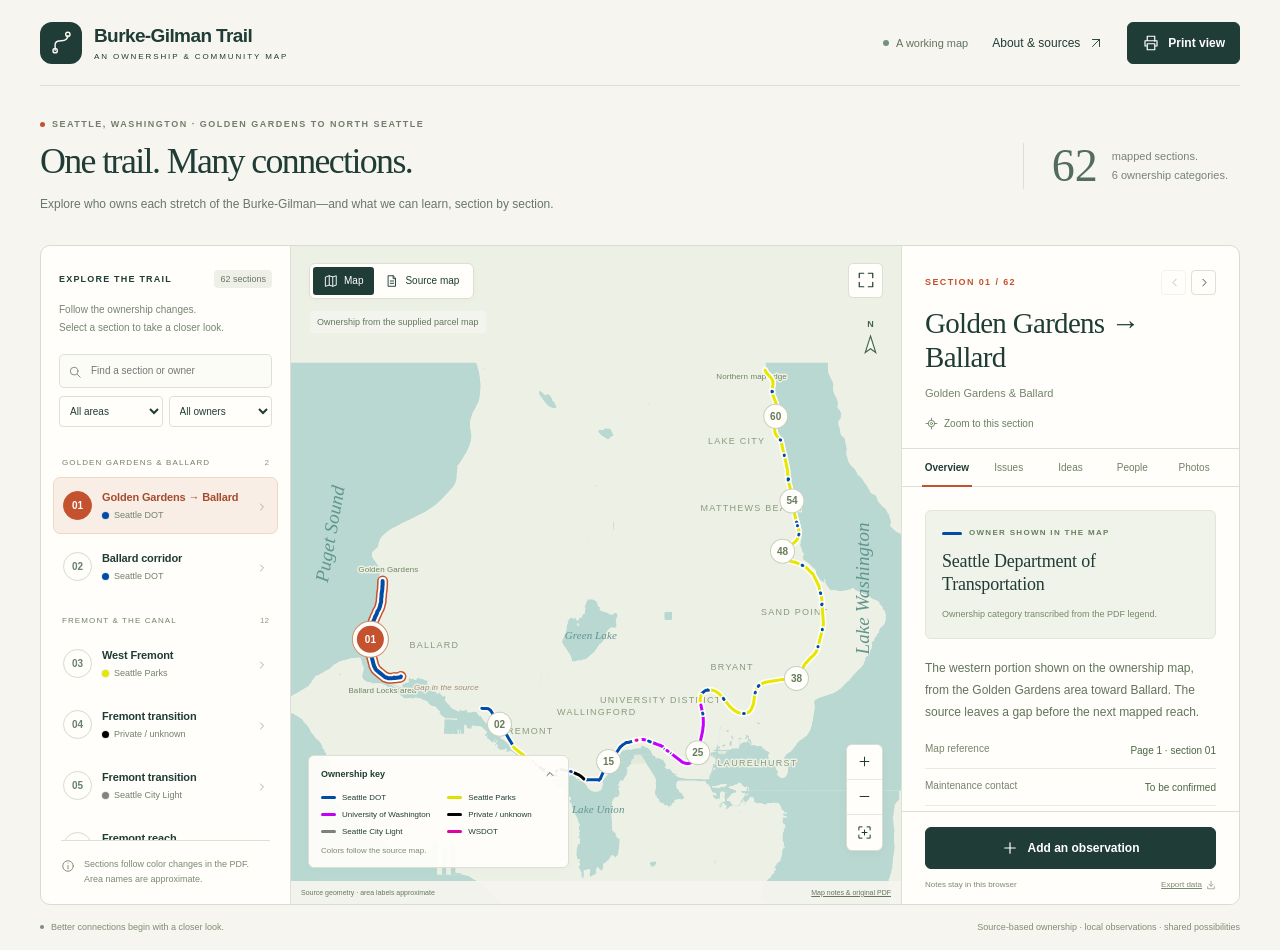
==== index.html @ 0003622f "Add Burke-Gilman ownership map as homepage" ====
<!doctype html>
<html lang="en">
<head>
  <meta charset="utf-8">
  <meta name="viewport" content="width=device-width, initial-scale=1">
  <meta name="theme-color" content="#f6f5ef">
  <meta name="description" content="Explore the Burke-Gilman Trail section by section, with ownership from the supplied Trail Parcel Ownership Map, community questions, and local observations.">
  <link rel="icon" href="data:image/svg+xml,%3Csvg xmlns='http://www.w3.org/2000/svg' viewBox='0 0 32 32'%3E%3Crect width='32' height='32' rx='8' fill='%23203c37'/%3E%3Cpath d='M9 24V18Q9 14 16 14T23 9' stroke='%23f6f5ef' fill='none' stroke-width='2'/%3E%3Ccircle cx='9' cy='24' r='2' fill='%23f6f5ef'/%3E%3Ccircle cx='23' cy='8' r='2' fill='%23f6f5ef'/%3E%3C/svg%3E">
  <title>Burke-Gilman Trail — An ownership & community map</title>
  <style>:root{--paper:#f6f5ef;--white:#fffefa;--ink:#203c37;--muted:#738071;--line:#dedfd5;--orange:#c5522e;--orange-pale:#f8eee5;--sans:Inter,-apple-system,BlinkMacSystemFont,"Segoe UI",sans-serif}
*{box-sizing:border-box}body{margin:0;background:var(--paper);color:var(--ink);font-family:var(--sans);font-size:14px;-webkit-font-smoothing:antialiased}button,input,select,textarea{font:inherit;color:inherit}button,a,select{cursor:pointer}button{border:0;background:none}a{color:inherit}button:disabled{cursor:default;opacity:.35}button:focus-visible,a:focus-visible,input:focus-visible,select:focus-visible,textarea:focus-visible,[tabindex]:focus-visible,summary:focus-visible{outline:3px solid #2b8e85;outline-offset:3px}button:hover:not(:disabled){filter:brightness(.93)}[hidden]{display:none!important}h1,h2,h3,p{margin:0}svg.icon{width:18px;height:18px;fill:none;stroke:currentColor;stroke-width:1.6;stroke-linecap:round;stroke-linejoin:round;flex-shrink:0;vertical-align:middle}button>span[data-icon]{display:inline-flex}.sr-only{position:absolute;width:1px;height:1px;padding:0;overflow:hidden;clip:rect(0,0,0,0);white-space:nowrap;border:0}.skip-link{position:fixed;left:10px;top:-60px;z-index:40;padding:10px 20px;background:var(--ink);color:white}.skip-link:focus{top:10px}
.site-header{height:86px;margin:0 40px;border-bottom:1px solid var(--line);display:flex;align-items:center;justify-content:space-between;gap:16px}.brand{display:flex;align-items:center;gap:12px;text-decoration:none;font-size:19px;font-weight:650;letter-spacing:-.6px}.brand-mark{display:grid;place-items:center;width:42px;height:42px;background:var(--ink);border-radius:12px;color:var(--paper)}.brand-mark svg{width:29px;height:29px;stroke:currentColor;stroke-width:1.6;fill:none}.brand small{font-size:8px;display:block;letter-spacing:1.9px;font-weight:500;margin-top:5px}.header-actions{display:flex;align-items:center;gap:24px}.draft-badge{font-size:11px;color:#647360;display:flex;align-items:center;gap:7px}.draft-badge i,.page-footer i{width:6px;height:6px;background:#76917a;border-radius:50%;display:inline-block}.text-button{font-size:12px;padding:10px 0;display:flex;align-items:center;gap:9px}.text-button .icon{width:14px}.button{display:inline-flex;align-items:center;justify-content:center;gap:8px;padding:10px 14px;border:1px solid var(--line);border-radius:6px;font-weight:550;font-size:12px;line-height:20px;text-decoration:none}.button.dark{background:var(--ink);color:white;border-color:var(--ink)}main{padding:0 40px}.intro{padding:31px 0 30px;display:flex;align-items:center;justify-content:space-between;gap:24px}.eyebrow{font-size:9px;letter-spacing:1.5px;font-weight:650;line-height:1.6}.intro .eyebrow{color:#737d6c;display:flex;gap:7px;align-items:center}.intro .eyebrow>span{width:5px;height:5px;background:var(--orange);border-radius:50%}h1{font-family:Georgia,"Times New Roman",serif;font-size:clamp(32px,2.8vw,44px);letter-spacing:-1.6px;font-weight:400;line-height:1.2;margin:9px 0 11px}.intro p{font-size:12px;line-height:1.7;color:#68766d}.intro-stat{display:flex;align-items:center;gap:14px;padding:0 12px 0 28px;border-left:1px solid var(--line);flex-shrink:0}.intro-stat strong{font-family:Georgia,serif;font-weight:400;font-size:46px;line-height:1;color:#526c5e}.intro-stat span{font-size:11px;line-height:1.7;color:#778477}
.workspace{display:grid;grid-template-columns:250px minmax(300px,1fr) 338px;border:1px solid #d8ddd2;border-radius:10px;overflow:hidden;min-height:660px;height:calc(100dvh - 287px);max-height:1100px;background:var(--white)}.route-nav{display:flex;flex-direction:column;min-width:0;min-height:0;border-right:1px solid var(--line)}.rail-top{padding:24px 18px 14px}.rail-heading{display:flex;align-items:center;justify-content:space-between;gap:6px}.rail-heading .eyebrow{font-size:9px;letter-spacing:1.2px}.tiny-tag{font-size:9px;color:#6a7865;background:#eeefe6;border-radius:4px;padding:4px 6px;white-space:nowrap}.rail-hint{font-size:10px;line-height:1.8;color:#778471;margin:13px 0 17px}.search-field{display:flex;align-items:center;gap:7px;border:1px solid var(--line);border-radius:5px;padding:8px;background:#fcfcf7}.search-field .icon{width:14px;height:14px;color:#788770}.search-field input{width:100%;min-width:0;font-size:10px;border:0;background:none;outline-offset:5px}.filter-row{display:flex;gap:6px;margin-top:8px}.filter-row label{flex:1;min-width:0}.filter-row select{width:100%;font-size:10px;border:1px solid var(--line);border-radius:4px;padding:8px 18px 8px 6px;background:var(--white)}.clear-filters{font-size:10px;text-decoration:underline;margin-top:10px;padding:3px 0;color:var(--orange)}#section-list{flex:1;min-height:0;overflow-y:auto;padding:0 12px 12px;scrollbar-width:thin;scrollbar-color:#ced5c6 transparent}.area-label{font-size:8px;letter-spacing:1.1px;text-transform:uppercase;color:#73816b;padding:17px 9px 10px;display:flex;justify-content:space-between;gap:5px}.area-label span{white-space:nowrap;color:#919887;letter-spacing:0}.section-item{display:flex;width:100%;align-items:center;text-align:left;gap:10px;padding:11px 9px;border:1px solid transparent;border-radius:7px;position:relative;margin-bottom:4px}.section-item.active{background:var(--orange-pale);border-color:#eed9c7}.section-item:hover:not(.active){background:#f2f4eb}.section-number{font-size:10px;display:grid;place-items:center;height:29px;min-width:29px;border-radius:50%;border:1px solid #d6dbce;background:var(--white);color:#69816e;font-weight:650}.section-item.active .section-number{background:var(--orange);color:white;border-color:var(--orange)}.section-text{flex:1;min-width:0}.section-text strong{display:block;font-size:11px;font-weight:600;letter-spacing:-.15px;line-height:1.5}.section-item.active .section-text strong{color:#a64b2e}.section-text small{font-size:9px;color:#73816b;display:flex;gap:5px;align-items:center;line-height:1.5;margin-top:3px}.owner-dot{display:inline-block;width:7px;height:7px;min-width:7px;border-radius:50%;background:var(--owner);box-shadow:0 0 0 1px #203c3714}.section-chevron{color:#96a08c}.section-chevron .icon{width:12px;height:12px}.rail-bottom{display:flex;gap:9px;align-items:flex-start;margin:0 20px;padding:16px 0;border-top:1px solid var(--line);color:#7c8972}.rail-bottom .icon{width:14px;height:14px}.rail-bottom p{font-size:9px;line-height:1.7}.empty-results{font-size:12px;padding:20px;line-height:1.8;color:var(--muted)}
.map-panel{position:relative;min-width:0;min-height:440px;background:#edf0e5;overflow:hidden}.map-toolbar{position:absolute;z-index:3;left:18px;top:17px;right:18px;display:flex;justify-content:space-between;pointer-events:none;gap:8px}.map-toolbar>*{pointer-events:auto}.segmented{display:inline-flex;background:var(--white);border:1px solid #dce0d4;border-radius:6px;padding:3px;box-shadow:0 2px 8px #203c3705}.segmented button{display:flex;align-items:center;justify-content:center;gap:6px;font-size:10px;padding:7px 11px;border-radius:3px}.segmented button[aria-pressed=true]{background:var(--ink);color:white}.segmented .icon{width:14px;height:14px}.square-button{width:35px;height:35px;display:grid;place-items:center;border:1px solid #dce0d4;background:var(--white);border-radius:5px;flex-shrink:0}.map-canvas{height:100%;width:100%;touch-action:none;cursor:grab;overflow:hidden}.map-canvas.dragging{cursor:grabbing}.map-canvas>svg{display:block;width:100%;height:100%;user-select:none}.map-canvas:focus-visible{outline-offset:-4px}.map-caption{position:absolute;top:65px;left:19px;font-size:9px;color:#63775e;pointer-events:none;max-width:240px;line-height:1.6;background:#f6f5efea;padding:4px 7px;border-radius:3px}.north-arrow{position:absolute;right:23px;top:73px;display:flex;flex-direction:column;align-items:center;gap:5px;pointer-events:none;color:#44614d}.north-arrow span{font-size:9px;font-weight:600}.north-arrow svg{width:15px;height:22px;fill:#f8fbf0;stroke:#46624c;stroke-width:1.5}.zoom-controls{position:absolute;right:18px;bottom:53px;display:flex;flex-direction:column;background:var(--white);border:1px solid #d8ded0;border-radius:6px;box-shadow:0 3px 10px #203c3709;overflow:hidden}.zoom-controls button{display:grid;place-items:center;height:35px;width:35px;border-bottom:1px solid #e6e8df}.zoom-controls button:last-child{border-bottom:0}.zoom-controls .icon{height:15px;width:15px}.map-legend{position:absolute;left:17px;bottom:36px;background:#fffefaf2;border:1px solid #dce0d4;border-radius:6px;padding:12px;font-size:9px;box-shadow:0 2px 8px #203c3705;max-width:calc(100% - 82px)}.map-legend summary{display:flex;align-items:center;gap:24px;justify-content:space-between;font-size:9px;font-weight:600;cursor:pointer;list-style:none}.map-legend summary::-webkit-details-marker{display:none}.map-legend summary .icon{width:12px;height:12px}.map-legend[open] summary .icon{transform:rotate(180deg)}#owner-legend{display:grid;grid-template-columns:1fr 1fr;gap:8px 17px;margin-top:13px}.legend-item{display:flex;align-items:center;gap:6px;white-space:nowrap;font-size:8px}.legend-item i{display:inline-block;width:15px;height:3px;border-radius:3px;background:var(--owner);border:1px solid #203c3710}.map-legend p{font-size:8px;color:#7e8976;margin-top:10px}.map-attribution{position:absolute;bottom:0;left:0;right:0;display:flex;justify-content:space-between;gap:8px;font-size:7px;background:#f6f5efef;padding:7px 10px;color:#65785e;line-height:1.3}.map-attribution button{font-size:7px;padding:0;text-decoration:underline}
#map-labels{pointer-events:none;font-family:var(--sans)}#map-labels text{paint-order:stroke;stroke:#edf0e5;stroke-width:1.7px;stroke-linejoin:round;text-anchor:middle;fill:#899b7d;font-size:4px;letter-spacing:.7px}.neighborhood{font-weight:500}#map-labels .water-label{font-family:Georgia,serif;font-style:italic;fill:#62958e;font-size:8px;letter-spacing:.4px;stroke:none}#map-labels .small-water{font-family:Georgia,serif;font-style:italic;fill:#62958e;font-size:4.5px;letter-spacing:.1px;stroke:none}#map-labels .place-label{font-size:3.5px;letter-spacing:0;fill:#6e8664}#map-labels .gap-label{font-style:italic;fill:#a28d73}.route-underlay{fill:none;stroke:#fffefa;stroke-width:6px;stroke-linecap:round;stroke-linejoin:round;vector-effect:non-scaling-stroke}.route-line{fill:none;stroke:var(--owner);stroke-width:3px;stroke-linecap:round;stroke-linejoin:round;vector-effect:non-scaling-stroke}.route-hit{fill:none;stroke:transparent;stroke-width:14px;vector-effect:non-scaling-stroke;cursor:pointer;pointer-events:stroke}.route-group.filtered{opacity:.16}.route-group.hovered .route-line{stroke-width:6px}.selection-edge{fill:none;stroke:var(--orange);stroke-width:11px;stroke-linecap:round;stroke-linejoin:round;vector-effect:non-scaling-stroke;pointer-events:none}.selection-halo{fill:none;stroke:var(--white);stroke-width:8px;stroke-linecap:round;stroke-linejoin:round;vector-effect:non-scaling-stroke;pointer-events:none}.selection-line{fill:none;stroke:var(--owner);stroke-width:4px;stroke-linecap:round;stroke-linejoin:round;vector-effect:non-scaling-stroke;pointer-events:none}.map-marker{cursor:pointer}.map-marker circle{fill:var(--white);stroke:#c7d0bc;stroke-width:1}.map-marker text{font:600 10px var(--sans);text-anchor:middle;dominant-baseline:central;fill:#667b5c;pointer-events:none}.map-marker.active circle{fill:var(--orange);stroke:var(--white);stroke-width:3}.map-marker.active text{fill:white}.map-marker.active .marker-halo{fill:var(--white);stroke:#cf926c;stroke-width:1}.source-background #map-labels{display:none}
.detail-panel{border-left:1px solid var(--line);display:flex;flex-direction:column;min-width:0;min-height:0;overflow:hidden}.detail-heading{padding:24px 23px 18px}.section-meta{display:flex;justify-content:space-between;gap:6px;align-items:center}.section-meta .eyebrow{color:var(--orange);font-size:9px;letter-spacing:1.4px}.section-arrows{display:flex;gap:5px}.mini-button{display:grid;place-items:center;width:25px;height:25px;border:1px solid var(--line);border-radius:4px}.mini-button .icon{width:13px;height:13px}h2{font-family:Georgia,serif;font-weight:400;font-size:29px;line-height:1.17;letter-spacing:-.7px}.detail-heading h2{margin:12px 0 10px}.detail-heading>p{font-size:11px;color:#74836b;line-height:1.6}.focus-section{display:flex;align-items:center;gap:6px;color:#678062;font-size:10px;padding:0;margin-top:15px}.focus-section .icon{width:13px;height:13px}.detail-tabs{display:flex;border-top:1px solid var(--line);border-bottom:1px solid var(--line);padding:0 14px;flex-shrink:0}.detail-tabs button{font-size:10px;padding:13px 0;margin:0 6px;flex:1;position:relative;color:#718166}.detail-tabs button[aria-selected=true]{color:var(--ink);font-weight:650}.detail-tabs button[aria-selected=true]::after{content:'';position:absolute;bottom:-1px;left:0;right:0;height:2px;background:var(--orange)}.tab-count{font-size:8px;display:inline-grid;place-items:center;min-width:13px;height:13px;border-radius:4px;background:#e9edde;margin-left:3px}.detail-content{flex:1;min-height:0;overflow-y:auto;padding:23px;scrollbar-width:thin;scrollbar-color:#c9d2c3 transparent}.owner-card{background:#f0f3e9;border:1px solid #e1e6d8;border-radius:6px;padding:16px;margin-bottom:18px}.owner-card .eyebrow{font-size:8px;letter-spacing:1.3px;color:#66805e;display:flex;align-items:center;gap:7px}.owner-swatch{height:3px;width:20px;background:var(--owner);border:1px solid #203c3710;border-radius:2px}.owner-card h3{font-size:18px!important;font-family:Georgia,serif;font-weight:400!important;letter-spacing:-.2px!important;line-height:1.3;margin:10px 0!important}.owner-card p{font-size:9px;line-height:1.7;color:#76886b}.section-description{font-size:12px;line-height:1.85;color:#61745b}.detail-content h3{font-size:10px;letter-spacing:1.05px;font-weight:600;margin:23px 0 12px;text-transform:none}.detail-meta{display:grid;gap:11px;margin:19px 0}.detail-meta>div{display:flex;justify-content:space-between;align-items:flex-start;gap:14px;border-bottom:1px solid #e8ebdf;padding-bottom:10px;font-size:10px;color:#76856d}.detail-meta strong{color:#4a6645;font-weight:500;text-align:right;max-width:62%;line-height:1.5}.detail-meta a{text-underline-offset:3px}.discussion-card{background:#f1f3e9;border:1px solid #e4e8da;border-radius:6px;padding:17px;margin:22px 0}.discussion-card .eyebrow{font-size:8px;letter-spacing:1.1px;color:#749168;display:flex;align-items:center;gap:6px}.discussion-card .icon{width:13px;height:13px}.discussion-card p{font-family:Georgia,serif;font-size:19px;line-height:1.35;color:#426645;margin-top:10px}.tab-intro{font-size:11px;line-height:1.8;color:#78866f;margin-bottom:18px}.prompt-card{border:1px solid #e0e5d6;padding:15px;border-radius:6px;margin-bottom:12px}.prompt-label{font-size:8px;text-transform:uppercase;letter-spacing:1px;color:#947b5c;line-height:1.6}.prompt-card h4,.note-card h4{font-size:12px;line-height:1.5;font-weight:600;margin:8px 0}.prompt-card p,.note-card p{font-size:11px;line-height:1.8;color:#6f8164;white-space:pre-wrap;overflow-wrap:anywhere}.prompt-card a{display:inline-block;font-size:10px;margin-top:12px;text-underline-offset:3px}.adjacent{display:flex;align-items:center;gap:8px;border-bottom:1px solid var(--line);padding:10px 0;text-align:left;width:100%;font-size:10px;line-height:1.6}.adjacent span:nth-child(2){flex:1}.adjacent small{display:block;color:#829176;font-size:9px}.adjacent .icon{width:13px}.source-preview{padding:0;width:100%;display:block;position:relative;border:1px solid var(--line);border-radius:6px;overflow:hidden;margin-top:20px}.source-preview svg{width:100%;height:124px;display:block;background:#d0d0d0}.source-preview>span{position:absolute;bottom:7px;left:8px;color:white;font-size:8px;background:#203c37df;padding:5px 7px;border-radius:3px}.source-preview .icon{width:12px;height:12px}.source-note{font-size:9px;line-height:1.7;color:#839077;margin-top:8px}.detail-bottom{padding:15px 23px 14px;border-top:1px solid var(--line);background:var(--white)}.detail-bottom>.button{width:100%}.notebook-footer{display:flex;justify-content:space-between;gap:7px;margin-top:11px;align-items:center;font-size:8px;color:#7c8a70}.notebook-footer button{font-size:8px;display:flex;gap:4px;align-items:center;padding:0;text-decoration:underline}.notebook-footer .icon{width:10px;height:10px}.note-card{padding:15px;border:1px solid #dbe2d1;border-radius:6px;margin-bottom:12px;background:#f7faf2}.note-meta{font-size:8px;color:#75896c;display:flex;justify-content:space-between;gap:10px;line-height:1.5}.note-photo-button{display:block;padding:0;width:100%;margin:9px 0}.note-photo-button img{display:block;width:100%;max-height:220px;object-fit:cover;border-radius:3px}.delete-note{display:block;margin:12px 0 0 auto;padding:2px;font-size:9px;text-decoration:underline;color:#9d6d54}.photo-empty{border:1px dashed #cdd5c2;border-radius:7px;padding:28px 20px;text-align:center;margin-bottom:20px;color:#7d8e72}.photo-empty>.icon{height:30px;width:30px;margin-bottom:10px}.photo-empty strong{display:block;font-size:12px;font-weight:550}.photo-empty p{font-size:11px;line-height:1.8;margin-top:8px}.page-footer{display:flex;justify-content:space-between;align-items:center;gap:12px;color:#7f8d74;font-size:9px;padding:17px 0}.page-footer>span:first-child{display:flex;gap:7px;align-items:center}.page-footer i{width:4px;height:4px}.expanded .route-nav,.expanded .detail-panel{display:none}.expanded.workspace{grid-template-columns:1fr}.expanded .map-panel{border:0}
dialog{border:1px solid #d6ddce;border-radius:12px;padding:29px;background:var(--white);color:var(--ink);width:min(600px,calc(100% - 32px));max-height:calc(100dvh - 40px);box-shadow:0 24px 100px #163f3638;overflow-y:auto}dialog::backdrop{background:#173a3560;backdrop-filter:blur(3px)}.dialog-heading{display:flex;align-items:flex-start;justify-content:space-between;gap:14px}.dialog-heading h2{margin-top:6px;font-size:30px}.dialog-heading .eyebrow{font-size:8px;color:#818e75}dialog>p{font-size:12px;line-height:1.85;color:#6f8068;margin:16px 0}dialog h3{font-size:13px;margin-top:23px}.source-actions{display:flex;gap:10px;flex-wrap:wrap;margin:20px 0}.source-footnote{border-top:1px solid var(--line);padding-top:17px;margin-top:20px;font-size:10px}.photo-dialog{width:min(1000px,calc(100% - 32px));padding:20px}.photo-dialog .dialog-heading{position:sticky;top:-20px;background:var(--white);padding:10px 0;margin-bottom:15px}.photo-dialog .dialog-heading h2{font-size:24px}.photo-dialog>img{width:100%;height:auto;display:block;margin:0 auto;object-fit:contain;border-radius:4px}.photo-dialog>p{margin-bottom:0;white-space:pre-wrap}#note-form{display:grid;gap:16px;margin-top:23px}#note-form label{display:flex;flex-direction:column;gap:7px;font-size:11px;font-weight:550}#note-form input,#note-form select,#note-form textarea{border:1px solid #d4deca;border-radius:5px;background:#fcfdf9;padding:11px;font-size:12px;line-height:1.5;width:100%}#note-form textarea{resize:vertical}#note-form input[type=file]{padding:10px;font-size:11px}.optional{font-size:10px;color:#839176;font-weight:400}.form-actions{display:flex;gap:8px;justify-content:flex-end;margin-top:6px}.form-error{font-size:11px;color:#a43822;line-height:1.7}#toast{position:fixed;left:50%;bottom:24px;transform:translateX(-50%);background:var(--ink);color:var(--white);padding:13px 18px;border-radius:6px;box-shadow:0 4px 30px #203c3730;max-width:calc(100% - 32px);font-size:12px;z-index:50;line-height:1.7}
.source-background .route-underlay,.source-background .route-line{display:none}
@media(min-width:1650px){.workspace{grid-template-columns:275px minmax(300px,1fr) 365px}.section-text strong{font-size:12px}.section-text small{font-size:10px}.detail-heading,.detail-content{padding-left:27px;padding-right:27px}.detail-heading h2{font-size:33px}.section-description{font-size:13px}}
@media(max-width:1200px){.site-header{margin:0 24px}main{padding:0 24px}.workspace{grid-template-columns:220px minmax(260px,1fr) 310px}.rail-top{padding-left:15px;padding-right:15px}.section-text strong{font-size:10px}.detail-heading,.detail-content{padding-left:20px;padding-right:20px}.detail-heading h2{font-size:27px}.intro-stat{display:none}.map-legend{left:12px;padding:10px}#owner-legend{gap:8px 12px}.legend-item{font-size:7px}.detail-tabs button{font-size:9px;margin:0 5px}.rail-heading .eyebrow{font-size:8px}}
@media(max-width:1000px){.workspace{grid-template-columns:minmax(300px,1fr) 320px;grid-template-rows:auto 720px;height:auto;min-height:0;max-height:none}.route-nav{grid-column:1/-1;border-right:0;border-bottom:1px solid var(--line);padding:12px 14px;display:block}.rail-top{padding:0;display:flex;gap:10px;align-items:center}.rail-heading{margin-right:auto}.rail-hint,.rail-bottom{display:none}.search-field{width:170px}.filter-row{margin:0;width:230px}.clear-filters{margin:0;font-size:9px}#section-list{display:flex;gap:5px;overflow-x:auto;overflow-y:hidden;padding:10px 0 4px}.area-label{display:none}.section-item{flex:0 0 151px;margin:0;padding:9px 7px;gap:7px}.section-number{width:25px;min-width:25px;height:25px;font-size:9px}.section-text strong{font-size:9px}.section-text small{font-size:8px}.section-chevron{display:none}.map-panel{min-height:0}.expanded.workspace{grid-template-rows:720px}.header-actions .draft-badge{display:none}h1{font-size:37px}.intro{padding:27px 0}.intro p{font-size:11px}.empty-results{padding:15px 0}}
@media(max-width:680px){.site-header{height:75px;margin:0 16px}.brand{font-size:16px;gap:9px}.brand small{font-size:6px;letter-spacing:1.3px}.brand-mark{width:34px;height:34px;border-radius:9px}.brand-mark svg{width:24px;height:24px}.header-actions{gap:0}.header-actions .text-button{display:none}.header-actions .button{font-size:10px;padding:7px 9px;gap:5px}.header-actions .icon{width:14px;height:14px}main{padding:0 12px}.intro{padding:24px 4px 22px}.intro .eyebrow{font-size:7px;letter-spacing:1px;line-height:1.8;max-width:290px}h1{font-size:33px;letter-spacing:-1.2px;margin:11px 0}.intro p{font-size:11px;line-height:1.8;max-width:350px}.workspace{display:flex;flex-direction:column;border-radius:8px}.route-nav{padding:13px 11px 8px}.rail-top{display:grid;grid-template-columns:1fr 1fr;gap:8px}.rail-heading{grid-column:1/-1;width:100%;margin:0 0 2px}.search-field{width:100%}.filter-row{width:100%;gap:4px}.filter-row select{font-size:9px;padding:8px 4px}.clear-filters{grid-column:1/-1;justify-self:start}.section-item{flex-basis:142px}.section-text strong{font-size:9px}.section-text small{font-size:8px}.map-panel{height:500px;min-height:500px}.map-toolbar{left:12px;right:12px;top:12px}.map-caption{left:13px;top:60px;font-size:8px;max-width:210px}.north-arrow{top:66px;right:21px}.map-legend{bottom:30px;padding:9px}#owner-legend{gap:7px 12px;margin-top:10px}.map-legend p{font-size:7px;margin-top:8px}.map-attribution{font-size:6px;padding:7px}.map-attribution button{font-size:6px}.zoom-controls{right:12px;bottom:44px}.detail-panel{border-top:1px solid var(--line);border-left:0;max-height:none;overflow:visible}.detail-heading{padding:22px}.detail-heading h2{font-size:31px}.detail-heading>p{font-size:12px}.focus-section{font-size:11px}.detail-tabs{padding:0 15px}.detail-tabs button{font-size:11px;margin:0 7px;padding:14px 0}.detail-content{padding:22px;max-height:none;overflow:visible;min-height:250px}.section-description{font-size:13px}.owner-card h3{font-size:20px!important}.owner-card p{font-size:10px}.detail-bottom{padding:17px 22px}.notebook-footer{font-size:9px}.notebook-footer button{font-size:9px}.page-footer{font-size:8px;padding:18px 4px;line-height:1.6}.page-footer>span:last-child{display:none}.source-preview svg{height:145px}.expanded .map-panel{height:75dvh;min-height:520px}dialog{padding:22px}.dialog-heading h2{font-size:28px}.photo-dialog{padding:16px}.photo-dialog .dialog-heading{top:-16px}.photo-dialog .dialog-heading h2{font-size:20px}.detail-panel:focus{outline:none}}
@media(prefers-reduced-motion:reduce){*,*::before,*::after{transition:none!important;scroll-behavior:auto!important}}
@media print{@page{size:landscape;margin:12mm}body{background:white}.site-header{height:60px;margin:0}main{padding:0}.intro{padding:15px 0}.intro h1{font-size:28px}.header-actions,.intro-stat,.route-nav,.map-toolbar,.map-caption,.zoom-controls,.detail-tabs,.detail-bottom,.page-footer,dialog,.skip-link,.focus-section,.section-arrows{display:none!important}.workspace,.expanded.workspace{display:grid;grid-template-columns:58% 42%;height:auto;min-height:600px;max-height:none;overflow:visible}.map-panel,.expanded .map-panel{height:600px;min-height:600px;print-color-adjust:exact;-webkit-print-color-adjust:exact}.detail-panel{display:flex!important;max-height:none;overflow:visible}.detail-content{overflow:visible;max-height:none}.detail-heading{padding:20px}.detail-content{padding:20px}.detail-heading h2{font-size:25px}.map-legend{print-color-adjust:exact;-webkit-print-color-adjust:exact}.map-attribution button{text-decoration:none}.note-card,.prompt-card,.owner-card{break-inside:avoid}.source-preview{display:none}.owner-dot,.owner-swatch{print-color-adjust:exact;-webkit-print-color-adjust:exact}a{text-decoration:none}}
</style>
</head>
<body>
  <a class="skip-link" href="#workspace">Skip to the interactive map</a>
  <header class="site-header">
    <a class="brand" href="#section-01" aria-label="Burke-Gilman Trail home">
      <span class="brand-mark" aria-hidden="true"><svg viewBox="0 0 32 32"><path d="M9 25v-7q0-4 7-4t7-6"/><circle cx="9" cy="25" r="2.4"/><circle cx="23" cy="7" r="2.4"/></svg></span>
      <span>Burke-Gilman Trail<small>AN OWNERSHIP & COMMUNITY MAP</small></span>
    </a>
    <div class="header-actions"><span class="draft-badge"><i></i> A working map</span><button class="text-button" data-open-source>About & sources <span data-icon="arrow-up-right"></span></button><button class="button dark" id="print-map"><span data-icon="print"></span> Print view</button></div>
  </header>
  <main>
    <section class="intro" aria-labelledby="page-title">
      <div><div class="eyebrow"><span></span> SEATTLE, WASHINGTON · GOLDEN GARDENS TO NORTH SEATTLE</div><h1 id="page-title">One trail. Many connections.</h1><p>Explore who owns each stretch of the Burke-Gilman—and what we can learn, section by section.</p></div>
      <div class="intro-stat"><strong>62</strong><span>mapped sections.<br>6 ownership categories.</span></div>
    </section>
    <section class="workspace" id="workspace" aria-label="Explore the Burke-Gilman Trail">
      <nav class="route-nav" aria-label="Trail sections">
        <div class="rail-top">
          <div class="rail-heading"><span class="eyebrow">EXPLORE THE TRAIL</span><span class="tiny-tag" id="section-count">62 sections</span></div>
          <p class="rail-hint">Follow the ownership changes.<br>Select a section to take a closer look.</p>
          <label class="search-field"><span data-icon="search"></span><input id="search" type="search" placeholder="Find a section or owner" aria-label="Find a section or owner"></label>
          <div class="filter-row"><label><span class="sr-only">Filter by area</span><select id="area-filter"><option value="all">All areas</option></select></label><label><span class="sr-only">Filter by ownership</span><select id="owner-filter"><option value="all">All owners</option></select></label></div>
          <button id="clear-filters" class="clear-filters" hidden>Clear filters</button>
        </div>
        <div id="section-list"></div>
        <p id="empty-results" class="empty-results" hidden>No sections match. Try another area or owner.</p>
        <div class="rail-bottom"><span data-icon="info"></span><p>Sections follow color changes in the PDF. Area names are approximate.</p></div>
      </nav>
      <div class="map-panel">
        <div class="map-toolbar"><div class="segmented" aria-label="Map background"><button id="map-mode" aria-pressed="true"><span data-icon="map"></span> Map</button><button id="source-mode" aria-pressed="false"><span data-icon="file"></span> Source map</button></div><button class="square-button" id="expand-map" aria-label="Expand map" title="Expand map" aria-pressed="false"><span data-icon="expand"></span></button></div>
        <div class="map-caption" id="map-caption">Ownership from the supplied parcel map</div>
        <div class="map-canvas" id="map-canvas" tabindex="0" role="region" aria-label="Interactive ownership map. Plus and minus zoom, arrow keys pan, and zero fits the trail. Use the section list to select every section, including very short transitions.">
          <svg id="route-map" xmlns="http://www.w3.org/2000/svg" viewBox="120 -4 390 355" aria-labelledby="map-title map-description">
            <title id="map-title">Burke-Gilman Trail parcel ownership</title><desc id="map-description">62 continuous ownership sections taken directly from the supplied PDF. The western Ballard reach is disconnected in the source. Small ownership transitions are preserved. Area labels are approximate.</desc>
            <defs><clipPath id="map-extent"><rect x="81.668" y="21.234" width="448.781" height="733.01"/></clipPath></defs>
            <rect x="-1000" y="-1000" width="3000" height="3000" fill="#edf0e5"/>
            <g id="styled-base" clip-path="url(#map-extent)"><path d="M81.66799926757812,21.2340087890625H530.448974609375V754.2440185546875H81.66799926757812Z" fill="#edf0e5" fill-rule="nonzero"/><path d="M81.6679,21.2344L81.6679,754.2444L179.7619,754.2444L179.7619,754.1794L179.5999,754.1794L179.4389,754.0174L179.2749,754.0174L179.2749,753.8534L179.2749,753.6934L179.1149,753.6934L179.1149,753.5323L178.9539,753.3704L178.9539,753.2064L178.9539,753.0464L178.9539,752.8854L178.7909,752.8854L178.7909,752.7224L178.7909,752.5614L178.6279,752.3994L178.4679,752.2374L178.4679,752.0754L178.3059,751.9124L178.1439,751.9124L178.1439,751.7504L177.9829,751.5884L177.9829,751.4283L177.8189,751.2644L177.6569,751.1053L177.6569,750.9413L177.4969,750.7794L177.3329,750.6194L177.3329,750.4564L177.1719,750.2944L177.1719,750.1324L177.0099,749.9714L177.0099,749.8083L176.8479,749.6464L176.6859,749.4844L176.6859,749.3224L176.5249,749.3224L176.5249,749.1614L176.3629,748.9994L176.3629,748.8374L176.1999,748.6764L176.0389,748.5134L175.8769,748.3524L175.8769,748.1904L175.7159,748.0294L175.5529,748.0294L175.5529,747.8664L175.3909,747.8664L175.3909,747.7054L175.2299,747.5424L175.2299,747.3804L175.2299,747.2194L175.2299,747.0564L175.0679,746.8954L175.0679,746.7334L174.9059,746.5714L174.7439,746.4094L174.7439,746.2484L174.5829,745.9244L174.5829,745.7634L174.4199,745.6004L174.2579,745.4394L174.2579,745.2774L174.0969,745.1134L174.0969,744.9543L174.0969,744.7914L173.9349,744.7914L173.9349,744.6304L173.9349,744.4684L173.7729,744.3064L173.7729,744.1443L173.6109,744.1443L173.4499,743.9814L173.4499,743.8214L173.2879,743.6594L173.1249,743.4974L172.9639,743.3354L172.9639,743.1724L172.9639,743.0104L172.9639,742.8484L172.8019,742.6874L172.8019,742.5264L172.6409,742.5264L172.6409,742.3634L172.4779,742.2014L172.4779,742.0394L172.4779,741.8784L172.4779,741.7154L172.3169,741.5544L172.3169,741.3924L172.3169,741.2303L172.3169,741.0684L172.3169,740.9064L172.1549,740.7454L171.9909,740.5824L171.9909,740.4214L171.8309,740.4214L171.9909,740.2594L171.8309,740.2594L171.8309,740.0974L171.6689,740.0974L171.6689,739.9354L171.5069,739.9354L171.3439,739.7734L171.3439,739.6124L171.1839,739.4504L171.0199,739.4504L170.8599,739.2884L170.8599,739.1264L170.6979,738.9654L170.6979,738.8024L170.5349,738.6404L170.5349,738.4794L170.3749,738.4794L170.3749,738.3174L170.2129,738.1564L170.2129,737.9933L170.2129,737.8314L170.0509,737.6703L170.0509,737.5074L170.0509,737.3464L169.8879,737.3464L169.8879,737.1844L169.8879,737.0234L169.8879,736.8604L169.7259,736.6984L169.5639,736.5374L169.5639,736.3754L169.4019,736.2134L169.4019,736.0514L169.2409,735.7284L169.2409,735.5644L169.2409,735.4024L169.0779,735.4024L169.0779,735.2424L168.9169,735.0793L168.7549,735.0793L168.5919,734.9174L168.5919,734.7574L168.4319,734.7574L168.2689,734.5944L168.1079,734.5944L168.1079,734.4314L167.9449,734.2704L167.7839,734.2704L167.6219,734.1084L167.6219,733.9484L167.4599,733.7844L167.4599,733.6234L167.2989,733.4604L167.1359,733.2994L167.1359,733.1374L167.1359,732.9744L167.1359,732.8144L166.9749,732.8144L166.8129,732.6514L166.6509,732.4904L166.6509,732.3284L166.6509,732.1664L166.4889,732.0044L166.4889,731.8423L166.4889,731.6814L166.4889,731.5193L166.3269,731.3574L166.3269,731.1954L166.3269,730.8724L166.3269,730.7094L166.1649,730.5484L166.1649,730.2244L166.0029,730.0624L166.0029,729.9004L166.0029,729.7394L166.0029,729.5764L166.0029,729.4154L166.0029,729.2534L165.8419,728.7674L165.8419,728.4444L165.6799,728.1204L165.6799,727.6334L165.5179,727.3114L165.5179,726.9864L165.3569,726.6624L165.3569,726.5004L165.1939,726.3394L165.1939,726.0174L165.1939,725.8534L165.1939,725.6913L165.0329,725.3683L165.0329,725.2064L164.8709,725.0444L164.8709,724.8834L164.7089,724.7204L164.7089,724.5583L164.5469,724.3974L164.5469,724.2354L164.3849,724.0744L164.3849,723.9114L164.3849,723.7504L164.2229,723.7504L164.2229,723.5884L164.2229,723.4264L164.0609,723.4264L164.0609,723.2644L164.0609,723.1024L164.0609,722.9413L163.8999,722.7784L163.8999,722.6174L163.8999,722.4554L163.7359,722.2934L163.7359,722.1313L163.7359,721.9694L163.5759,721.8083L163.5759,721.4844L163.5759,721.3224L163.4139,721.3224L163.4139,721.1604L163.4139,720.9984L163.2509,720.6754L163.2509,720.5134L163.0889,720.3514L163.0889,720.1894L162.9269,720.0274L162.9269,719.7024L162.7669,719.5424L162.7669,719.2194L162.7669,719.0554L162.6039,718.8934L162.4419,718.7334L162.2799,718.5714L162.1179,718.4084L161.9569,718.2464L161.7939,717.9224L161.4709,717.5994L161.3089,717.4374L161.1469,717.2754L160.9849,717.1134L160.6609,716.7904L160.4999,716.6274L160.3379,716.4664L160.0139,716.1434L159.8519,715.9803L159.5289,715.8194L159.3669,715.4954L159.2049,715.4954L159.0439,715.3334L158.8819,715.1714L158.7189,715.1714L158.5579,715.0104L158.3959,714.8474L158.0719,714.6854L158.0719,714.5244L157.9109,714.5244L157.9109,714.3624L157.7489,714.3624L157.7489,714.5244L157.5859,714.5244L157.5859,714.3624L157.4249,714.3624L157.2629,714.2004L157.1019,714.0384L157.1019,713.8774L157.1019,713.7154L157.1019,713.3914L157.2629,713.3914L157.2629,713.2294L157.2629,713.0674L157.4249,712.9054L157.4249,712.7444L157.4249,712.5824L157.5859,712.5824L157.7489,712.4184L157.7489,712.2584L157.9109,712.2584L157.9109,712.0964L158.0719,711.9354L158.2339,711.9354L158.3959,711.7714L158.5579,711.6114L158.7189,711.4494L158.8819,711.2874L159.2049,710.9624L159.3669,710.8024L159.6909,710.6404L159.8519,710.3154L160.0139,710.1534L160.3379,709.8293L160.4999,709.6684L160.8239,709.3444L160.9849,709.1824L161.3089,709.0204L161.6329,708.6964L161.7939,708.3734L161.9569,708.2114L162.1179,708.2114L162.1179,708.0494L162.2799,707.8874L162.4419,707.8874L162.4419,707.7264L162.6039,707.5644L162.7669,707.4024L162.9269,707.2404L163.0889,707.0793L163.2509,706.9164L163.4139,706.7544L163.5759,706.5934L163.5759,706.4314L163.7359,706.4314L164.0609,706.1074L164.3849,705.7844L164.5469,705.6214L164.7089,705.4604L164.8709,705.2984L165.0329,704.9744L165.1939,704.8124L165.3569,704.6514L165.5179,704.4894L165.5179,704.3274L165.6799,704.3274L165.8419,704.0044L166.0029,703.8414L166.1649,703.6783L166.3269,703.3564L166.4889,703.1944L166.6509,702.8714L166.9749,702.5464L166.9749,702.3844L167.1359,702.0624L167.2989,701.8984L167.2989,701.7374L167.4599,701.5754L167.4599,701.4124L167.6219,700.9283L167.7839,700.7654L167.9449,700.2804L167.9449,700.1194L168.1079,699.9564L168.1079,699.7953L168.1079,699.6334L168.2689,699.1474L168.2689,698.9864L168.2689,698.6634L168.2689,698.5004L168.2689,698.1774L168.2689,698.0144L168.2689,697.8534L168.2689,697.3674L168.2689,697.0434L168.2689,696.7204L168.2689,696.5583L168.2689,696.2354L168.2689,695.9114L168.2689,695.4254L168.2689,695.2644L168.2689,694.6144L168.4319,694.2914L168.4319,693.9673L168.4319,693.8074L168.4319,693.4824L168.5919,693.1584L168.7549,692.8354L168.9169,692.3494L168.9169,692.0254L169.0779,691.5404L169.0779,691.2164L169.0779,690.8934L169.0779,690.7314L169.0779,690.4073L169.0779,690.0834L169.0779,689.7594L169.0779,689.5984L169.0779,689.1124L168.9169,688.9514L168.9169,688.7894L168.7549,688.4654L168.5919,687.9803L168.4319,687.6564L168.4319,687.4944L168.4319,687.3324L168.2689,687.1703L168.2689,687.0094L168.1079,686.8474L167.9449,686.5244L167.7839,686.3604L167.7839,686.2004L167.4599,685.8744L167.4599,685.7134L167.2989,685.5514L167.1359,685.3894L166.9749,685.2274L166.6509,684.9044L166.6509,684.7414L166.4889,684.5824L166.3269,684.5824L166.3269,684.4184L166.0029,684.0954L165.8419,683.9333L165.6799,683.7714L165.6799,683.6094L165.3569,683.2854L165.1939,683.1244L165.0329,682.9614L164.7089,682.6384L164.5469,682.4764L164.3849,682.3154L164.2229,682.1534L164.0609,681.9914L163.8999,681.8293L163.8999,681.6674L163.7359,681.5054L163.5759,681.5054L163.5759,681.3434L163.2509,681.1824L163.0889,681.1824L163.0889,681.0193L162.9269,680.8594L162.7669,680.8594L162.6039,680.6964L162.6039,680.5344L162.2799,680.3734L162.1179,680.2104L161.9569,680.0494L161.7939,679.8874L161.6329,679.7264L161.4709,679.7264L161.4709,679.5634L161.3089,679.5634L161.1469,679.4014L160.9849,679.2404L160.8239,679.0764L160.6609,678.9164L160.4999,678.7544L160.3379,678.5923L160.1769,678.5923L160.0139,678.4314L159.8519,678.2674L159.6909,678.1053L159.5289,678.1053L159.3669,677.9454L159.2049,677.7844L159.2049,677.6204L159.0439,677.4604L158.8819,677.2984L158.5579,677.1344L158.3959,677.1344L158.3959,676.9734L158.2339,676.9734L158.0719,676.8114L157.9109,676.8114L157.7489,676.4874L157.5859,676.3264L157.4249,676.3264L157.4249,676.1634L157.2629,676.1634L157.1019,676.0024L156.9389,676.0024L156.9389,675.8404L156.6159,675.6774L156.4519,675.5174L156.2919,675.3553L156.1299,675.3553L155.9669,675.1934L155.4829,674.8694L155.4829,674.7074L155.3189,674.7074L155.1579,674.5453L154.9959,674.5453L154.8339,674.3844L154.6739,674.3844L154.5109,674.2214L154.5109,674.0594L154.3489,673.8984L154.1869,673.7354L154.0269,673.5754L153.8629,673.4124L153.8629,673.2514L153.7019,673.2514L153.7019,673.0894L153.5399,672.9274L153.5399,672.7654L153.3779,672.6034L153.3779,672.4424L153.2159,672.2794L153.2159,672.1183L153.2159,671.9564L153.0539,671.7934L153.0539,671.6324L152.8919,671.4704L152.8919,671.1474L152.8919,670.9854L152.8919,670.8234L152.8919,670.6614L153.0539,670.3364L153.0539,670.1764L153.2159,670.1764L153.2159,670.0144L153.3779,670.0144L153.3779,669.8524L153.5399,669.8524L153.5399,669.6894L153.7019,669.5274L153.8629,669.3654L154.0269,669.2054L154.1869,669.0424L154.3489,668.8794L154.5109,668.7204L154.6739,668.5564L154.8339,668.3943L154.9959,668.3943L155.1579,668.0714L155.3189,668.0714L155.3189,667.9094L155.4829,667.7474L155.6449,667.5854L155.8049,667.5854L155.9669,667.4234L156.1299,667.2614L156.2919,667.1004L156.4519,667.1004L156.4519,666.9374L156.6159,666.9374L156.7779,666.7774L156.7779,666.6144L156.9389,666.4524L157.1019,666.4524L157.1019,666.2914L157.2629,666.2914L157.2629,666.1284L157.5859,665.9673L157.5859,665.8054L157.7489,665.8054L157.9109,665.6443L158.0719,665.4814L158.2339,665.3194L158.3959,665.3194L158.3959,665.1584L158.5579,664.9954L158.5579,664.8344L158.7189,664.8344L158.8819,664.6724L159.0439,664.5104L159.2049,664.3494L159.3669,664.1864L159.5289,664.0244L159.6909,663.8634L159.8519,663.7024L160.0139,663.5394L160.0139,663.3784L160.1769,663.3784L160.3379,663.2164L160.4999,663.0524L160.6609,662.8924L160.6609,662.7303L160.9849,662.5694L161.1469,662.4064L161.1469,662.2454L161.3089,662.2454L161.3089,662.0834L161.4709,662.0834L161.4709,661.9214L161.6329,661.9214L161.7939,661.7594L161.7939,661.5964L161.9569,661.4364L161.9569,661.2744L162.1179,661.2744L162.1179,661.1124L162.2799,660.9494L162.4419,660.7874L162.4419,660.6254L162.6039,660.4634L162.6039,660.3024L162.9269,659.9784L163.0889,659.8163L163.0889,659.6544L163.2509,659.4933L163.4139,659.3304L163.4139,659.1694L163.5759,659.0074L163.7359,659.0074L163.7359,658.8454L163.8999,658.6833L163.8999,658.5214L164.0609,658.3604L164.2229,658.1984L164.2229,658.0364L164.3849,657.8744L164.3849,657.7124L164.3849,657.5504L164.5469,657.5504L164.5469,657.3884L164.7089,657.0654L164.8709,656.7414L164.8709,656.5793L165.0329,656.5793L165.0329,656.2554L165.1939,656.0944L165.1939,655.9324L165.1939,655.7714L165.1939,655.6084L165.3569,655.6084L165.3569,655.4464L165.3569,655.2854L165.3569,655.1234L165.5179,654.9614L165.5179,654.6384L165.5179,654.4754L165.5179,654.3144L165.5179,654.1524L165.5179,653.9904L165.5179,653.6664L165.5179,653.5054L165.5179,653.3434L165.5179,653.1814L165.5179,653.0184L165.5179,652.8564L165.5179,652.6964L165.3569,652.5323L165.3569,652.3724L165.3569,652.2094L165.1939,651.7234L165.1939,651.5624L165.0329,651.0764L164.8709,650.9144L164.8709,650.5904L164.7089,650.4294L164.7089,650.2674L164.5469,650.1053L164.3849,649.9434L164.3849,649.7814L164.3849,649.6204L164.2229,649.2964L164.2229,649.1344L164.0609,648.8104L164.0609,648.6484L163.8999,648.3244L163.8999,648.1634L163.7359,648.0014L163.7359,647.6774L163.7359,647.5154L163.7359,647.0304L163.7359,646.8683L163.7359,646.7074L163.7359,646.3824L163.7359,646.0594L163.7359,645.8974L163.7359,645.7354L163.8999,645.4124L163.8999,645.2484L163.8999,644.9254L163.8999,644.6014L163.8999,644.2784L163.8999,644.1164L163.8999,643.9543L163.7359,643.6313L163.7359,643.4684L163.7359,643.3064L163.7359,643.1454L163.5759,643.1454L163.5759,642.9834L163.4139,642.9834L163.4139,642.8214L163.2509,642.6594L163.0889,642.4984L163.0889,642.3364L162.9269,642.1734L162.7669,642.1734L162.7669,642.0124L162.6039,641.8504L162.4419,641.8504L162.4419,641.6894L162.4419,641.5264L162.2799,641.3664L162.2799,641.2034L162.2799,641.0414L162.2799,640.8804L162.2799,640.7173L162.2799,640.3943L162.2799,640.2324L162.2799,640.0704L162.2799,639.9084L162.2799,639.7464L162.4419,639.2614L162.4419,639.0994L162.4419,638.9384L162.4419,638.7754L162.6039,638.6144L162.6039,638.1284L162.7669,637.9664L162.7669,637.8044L162.9269,637.6424L162.9269,637.3174L163.0889,636.9944L163.0889,636.8324L163.0889,636.6703L163.0889,636.5104L163.2509,636.5104L163.2509,636.1854L163.2509,636.0254L163.2509,635.8614L163.0889,635.5384L163.0889,635.3754L163.0889,635.2144L163.0889,635.0524L163.0889,634.8904L163.0889,634.5674L163.0889,634.4054L163.0889,634.2424L163.0889,634.0824L163.0889,633.9194L163.0889,633.7584L162.9269,633.4333L162.9269,633.2724L162.9269,632.9484L162.7669,632.7864L162.7669,632.6254L162.6039,632.4634L162.6039,632.1404L162.4419,631.9774L162.2799,631.8154L162.2799,631.4924L162.1179,631.3304L162.1179,630.8444L161.9569,630.8444L161.9569,630.6833L161.9569,630.5204L161.7939,630.1974L161.6329,630.0354L161.6329,629.8734L161.4709,629.5504L161.4709,629.3864L161.3089,629.2264L161.3089,628.9014L161.1469,628.7414L161.1469,628.5774L161.1469,628.4174L160.9849,628.2554L160.8239,627.9304L160.8239,627.7684L160.8239,627.6084L160.6609,627.4444L160.6609,627.2854L160.4999,627.1214L160.4999,626.7984L160.3379,626.7984L160.3379,626.6354L160.1769,626.6354L160.1769,626.4744L160.0139,626.4744L160.0139,626.3124L160.0139,626.1504L160.0139,625.9884L159.8519,625.8264L159.8519,625.6644L159.8519,625.5024L159.8519,625.3414L159.6909,625.1794L159.6909,625.0174L159.5289,624.8564L159.5289,624.6934L159.5289,624.5323L159.3669,624.3704L159.3669,624.2084L159.3669,624.0464L159.2049,623.8854L159.2049,623.7224L159.2049,623.5604L159.2049,623.3994L159.0439,623.2364L159.0439,623.0754L158.8819,623.0754L158.8819,622.9134L158.8819,622.7524L158.8819,622.5894L158.7189,622.5894L158.7189,622.4283L158.7189,622.2664L158.5579,622.1044L158.5579,621.9434L158.5579,621.7804L158.5579,621.6194L158.3959,621.6194L158.3959,621.4574L158.3959,621.2953L158.3959,621.1344L158.3959,620.9714L158.3959,620.8083L158.3959,620.6484L158.3959,620.1614L158.3959,620.0014L158.3959,619.8374L158.3959,619.6774L158.3959,619.5154L158.3959,619.3524L158.5579,619.1904L158.5579,619.0284L158.5579,618.8664L158.5579,618.7054L158.7189,618.5434L158.7189,618.3813L158.8819,618.2194L158.8819,618.0583L158.8819,617.8954L158.8819,617.7344L159.0439,617.7344L159.0439,617.5724L159.0439,617.4104L159.0439,617.2484L159.2049,617.2484L159.2049,617.0874L159.3669,616.9244L159.3669,616.7624L159.3669,616.6014L159.5289,616.6014L159.5289,616.4384L159.5289,616.2784L159.6909,616.2784L159.6909,616.1154L159.6909,615.9543L159.8519,615.7924L159.8519,615.6304L159.8519,615.4684L160.0139,615.4684L160.0139,615.3064L160.0139,615.1454L160.0139,614.9824L160.1769,614.8214L160.1769,614.6594L160.1769,614.4964L160.1769,614.3364L160.1769,614.1734L160.1769,614.0114L160.3379,614.0114L160.3379,613.8504L160.3379,613.6884L160.3379,613.5264L160.3379,613.3644L160.4999,613.3644L160.4999,613.2034L160.4999,613.0404L160.6609,612.8794L160.6609,612.7173L160.6609,612.5554L160.8239,612.5554L160.8239,612.2314L160.8239,611.7464L160.8239,611.2594L160.9849,610.9374L160.8239,610.9374L160.8239,610.7744L161.1469,610.7744L161.1469,610.6124L161.1469,610.4504L161.1469,610.1264L161.1469,609.9644L161.1469,609.4803L160.9849,609.4803L160.9849,609.3174L160.9849,608.8324L160.9849,608.6703L161.1469,608.6703L161.1469,608.5084L161.1469,608.3474L161.1469,607.8614L161.1469,607.6984L161.1469,607.3754L161.1469,607.0524L161.1469,606.7274L160.9849,606.7274L160.9849,606.5663L160.9849,606.4054L160.9849,606.2424L160.9849,606.0804L160.9849,605.9194L160.9849,605.7563L160.8239,605.7563L160.8239,605.5954L160.8239,605.4333L160.6609,605.4333L160.6609,605.2714L160.4999,605.2714L160.4999,605.1094L160.3379,605.1094L160.3379,604.9474L160.3379,604.7844L160.3379,604.6244L160.3379,604.4624L160.3379,604.3004L160.3379,603.9774L160.3379,603.4904L160.3379,603.1664L160.3379,602.8423L160.3379,602.6814L160.3379,602.5193L160.3379,602.3564L160.3379,602.1974L160.1769,602.0334L160.1769,601.8724L160.1769,601.7104L160.1769,601.5484L160.0139,601.5484L160.0139,601.3864L160.0139,601.2244L160.0139,601.0634L160.0139,600.9014L160.0139,600.7394L160.0139,600.5774L159.8519,600.4154L159.8519,600.2544L159.8519,600.0914L159.8519,599.9304L159.6909,599.9304L159.6909,599.7684L159.6909,599.6064L159.6909,599.4444L159.6909,599.2823L159.6909,599.1214L159.6909,598.9584L159.6909,598.7974L159.5289,598.7974L159.5289,598.6354L159.5289,598.4744L159.5289,598.3114L159.3669,598.3114L159.3669,598.1494L159.3669,597.9884L159.3669,597.8264L159.2049,597.6644L159.0439,597.5024L159.0439,597.3414L158.8819,597.1783L158.8819,597.0164L158.8819,596.8553L158.7189,596.8553L158.5579,596.5314L158.3959,596.2074L158.0719,595.8824L158.0719,595.7224L157.9109,595.5604L157.9109,595.3994L157.9109,595.2354L157.9109,595.0734L157.9109,594.9134L157.9109,594.7504L157.9109,594.5884L157.9109,594.4264L157.9109,594.2664L158.0719,594.2664L158.0719,594.1024L158.0719,593.9404L158.0719,593.7794L158.0719,593.6174L158.0719,593.4554L158.0719,593.2934L158.0719,593.1324L158.0719,592.9704L158.0719,592.8074L158.0719,592.6464L157.9109,592.4844L158.0719,592.4844L158.0719,592.3234L157.9109,592.3234L157.9109,592.1604L157.9109,591.9994L157.9109,591.8374L157.7489,591.8374L157.7489,591.6754L157.7489,591.5134L157.7489,591.3514L157.7489,591.1904L157.7489,591.0274L157.7489,590.8664L157.7489,590.7043L157.5859,590.7043L157.5859,590.5424L157.5859,590.3804L157.4249,590.3804L157.2629,590.3804L157.2629,590.2184L157.2629,590.0574L157.1019,590.0574L157.1019,589.8954L157.1019,589.7334L156.9389,589.5714L156.9389,589.4094L156.9389,589.2484L156.7779,589.0854L156.7779,588.9244L156.6159,588.9244L156.4519,588.9244L156.4519,588.7624L156.4519,588.6004L156.4519,588.4384L156.2919,588.4384L156.2919,588.2764L156.2919,588.1154L156.1299,588.1154L156.1299,587.9514L156.1299,587.7914L156.1299,587.6294L156.1299,587.4664L155.9669,587.3044L155.9669,587.1424L155.6449,586.8204L155.6449,586.6573L155.4829,586.4954L155.4829,586.3334L155.4829,586.1724L155.3189,586.0094L155.3189,585.8484L155.1579,585.8484L154.9959,585.8484L154.9959,585.6864L154.8339,585.6864L154.8339,585.5244L154.6739,585.3624L154.6739,585.2004L154.5109,585.0394L154.5109,584.8764L154.5109,584.7154L154.3489,584.7154L154.3489,584.5533L154.1869,584.3924L154.1869,584.2294L154.0269,584.0684L153.8629,583.9064L153.7019,583.9064L153.5399,583.7444L153.5399,583.5824L153.3779,583.5824L153.3779,583.4203L153.3779,583.2594L153.5399,583.2594L153.5399,583.0974L153.3779,583.0974L153.3779,582.9354L153.3779,582.7734L153.2159,582.6114L153.2159,582.4494L153.0539,582.4494L153.0539,582.2874L152.7299,581.9644L152.7299,581.8024L152.5689,581.6414L152.4059,581.4784L152.4059,581.3174L152.4059,581.1554L152.2449,580.8314L152.0829,580.8314L152.0829,580.6694L151.9209,580.5074L151.9209,580.3454L151.7589,580.3454L151.7589,580.1844L151.5969,580.0204L151.7589,580.0204L151.5969,579.8604L151.5969,579.6994L151.5969,579.5364L151.5969,579.3734L151.4359,579.2134L151.4359,579.0514L151.2729,579.0514L151.1119,579.0514L151.1119,578.8894L151.1119,578.7284L150.9499,578.7284L150.9499,578.5644L151.1119,578.5644L151.2729,578.5644L151.2729,578.4024L151.2729,578.2424L151.1119,578.2424L151.1119,578.0784L151.1119,577.9174L151.1119,577.7554L150.9499,577.5954L150.9499,577.4314L150.7879,577.4314L150.7879,577.2704L150.6259,577.2704L150.4639,576.9454L150.4639,576.7864L150.3029,576.4614L150.1409,576.4614L149.9789,576.4614L149.8169,576.4614L149.8169,576.2994L149.8169,576.1364L149.6549,575.9754L149.6549,575.8134L149.6549,575.6514L149.4939,575.6514L149.4939,575.4894L149.4939,575.3284L149.4939,575.1664L149.4939,575.0034L149.3309,575.0034L149.3309,574.8434L149.3309,574.6804L149.3309,574.5193L149.3309,574.3574L149.1709,574.3574L149.1709,574.1954L149.0079,574.1954L149.0079,574.0334L149.0079,573.8704L149.0079,573.7094L149.0079,573.5474L149.0079,573.3864L149.0079,573.2234L148.8459,573.0614L148.8459,572.9004L148.6849,572.7384L148.6849,572.5764L148.5209,572.2534L148.3609,572.0914L148.1989,571.9274L148.0369,571.6053L147.8739,571.4444L147.7119,571.2804L147.3879,571.1204L147.3879,570.9584L147.2269,570.7944L147.0649,570.4734L146.9029,570.4734L146.5789,570.1474L146.4179,570.1474L146.4179,569.9864L146.2549,569.9864L146.2549,569.8244L146.0939,569.6624L145.9319,569.5024L145.6079,569.0154L145.2849,568.6913L145.1219,568.5294L144.9609,568.3674L144.7989,568.0444L144.4749,567.5594L144.3129,567.3964L144.3129,567.2354L144.3129,567.0734L144.1509,566.7494L144.1509,566.5874L143.9899,566.2634L143.9899,565.9394L143.9899,565.7784L143.8279,565.4554L143.8279,565.1313L143.8279,564.9694L143.6649,564.8074L143.5049,564.8074L143.3429,564.8074L143.3429,564.6464L143.3429,564.4834L143.1799,564.1604L143.1799,563.8364L143.1799,563.6744L143.1799,563.5134L143.1799,563.3494L143.0189,563.1894L143.0189,563.0274L142.8569,562.8634L142.8569,562.5404L142.8569,562.2184L142.6949,561.8934L142.6949,561.5694L142.5329,561.2464L142.5329,560.9224L142.5329,560.7624L142.3719,560.5984L142.3719,560.4374L142.2089,560.2754L142.0469,560.2754L141.8859,560.1134L141.8859,559.9514L141.7219,559.9514L141.5629,559.7884L141.3999,559.6274L141.2389,559.4664L141.0769,559.1414L141.0769,558.9803L140.9149,558.8184L140.7529,558.6564L140.5909,558.4954L140.4299,558.3334L140.4299,558.1714L140.2659,558.1714L140.1059,558.1714L139.9439,558.0094L139.7799,557.8474L139.6189,557.8474L139.6189,557.6854L139.4569,557.6854L139.4569,557.5234L139.4569,557.3624L139.2949,557.1994L139.2949,557.0394L139.1329,556.8764L138.9719,556.8764L138.9719,556.7144L138.9719,556.5533L138.8099,556.3914L138.8099,556.2294L138.8099,556.0674L138.6469,556.0674L138.6469,555.9054L138.4869,555.7433L138.4869,555.5814L138.3239,555.5814L138.1619,555.2563L138.1619,555.0964L138.0009,554.9344L138.0009,554.7724L137.8389,554.6114L137.8389,554.4474L137.6769,554.2854L137.6769,554.1254L137.5149,553.9624L137.6769,553.9624L137.6769,553.8004L137.6769,553.6404L137.5149,553.3144L137.3529,553.1534L137.3529,552.8293L137.1909,552.6674L137.3529,552.6674L137.3529,552.5063L137.3529,552.3434L137.3529,552.1824L137.1909,552.0204L137.1909,551.8584L137.1909,551.6974L137.1909,551.5344L137.0299,551.5344L136.8669,551.5344L136.8669,551.0494L136.8669,550.8874L136.8669,550.7254L136.8669,550.5644L136.8669,550.4014L137.0299,550.2404L137.0299,550.0784L137.0299,549.9164L137.0299,549.7554L137.0299,549.5923L137.0299,549.2693L137.0299,549.1074L137.0299,548.9454L137.1909,548.9454L137.3529,548.9454L137.3529,548.7834L137.5149,548.6224L137.5149,548.4594L137.5149,548.1364L137.5149,547.9744L137.5149,547.8134L137.6769,547.6504L137.6769,547.4884L137.6769,547.3274L137.5149,547.3274L137.5149,547.0034L137.5149,546.8423L137.5149,546.6804L137.3529,546.5164L137.3529,546.3564L137.3529,546.1944L137.1909,546.1944L137.1909,546.0314L137.1909,545.8694L137.0299,545.8694L137.0299,545.7074L136.8669,545.7074L136.8669,545.5453L136.8669,545.3854L136.7059,545.2224L136.5439,545.0594L136.5439,544.9004L136.3819,544.7364L136.3819,544.5754L136.2199,544.4134L136.2199,544.2514L136.0579,544.2514L136.0579,544.0894L136.0579,543.9274L135.8969,543.7654L135.8969,543.6034L135.7349,543.4424L135.7349,543.2804L135.7349,543.1174L135.5729,543.1174L135.5729,542.9574L135.4109,542.9574L135.4109,542.7944L135.2489,542.6324L135.0869,542.6324L135.0869,542.4714L134.9249,542.4714L134.9249,542.6324L134.4399,542.6324L134.2779,542.6324L134.2779,542.4714L134.1159,542.4714L133.9549,542.4714L133.4689,542.4714L133.3069,542.4714L133.1439,542.4714L132.9819,542.4714L132.8219,542.4714L132.6599,542.4714L132.3349,542.4714L132.1729,542.4714L132.0109,542.4714L131.8489,542.4714L131.6879,542.4714L131.6879,542.3094L131.6879,542.1474L131.5249,542.1474L131.3639,542.1474L131.3639,541.9854L131.3639,541.8234L131.3639,541.6614L131.6879,541.6614L131.8489,541.6614L132.3349,541.6614L132.3349,541.8234L132.4969,541.8234L132.6599,541.8234L132.9819,541.8234L132.9819,541.6614L133.1439,541.6614L133.4689,541.6614L133.4689,541.8234L133.6309,541.8234L133.7909,541.8234L133.9549,541.8234L134.1159,541.8234L134.4399,541.8234L134.4399,541.6614L134.4399,541.5004L134.4399,541.3374L134.2779,541.1754L134.1159,541.0144L134.1159,540.8524L133.9549,540.8524L133.9549,540.6904L133.7909,540.6904L133.7909,540.5294L133.6309,540.3674L133.3069,540.2054L133.1439,540.0434L132.9819,539.8824L132.8219,539.8824L132.8219,539.7194L132.6599,539.7194L132.6599,539.5583L132.4969,539.5583L132.3349,539.5583L132.3349,539.3954L132.1729,539.2344L132.0109,539.2344L131.8489,539.2344L131.8489,539.0724L131.6879,539.0724L131.6879,538.9104L131.5249,538.9104L131.5249,538.7494L131.3639,538.5854L131.2019,538.5854L131.0399,538.4254L130.8789,538.2634L130.8789,538.1024L130.7159,538.1024L130.7159,537.9384L130.5539,537.9384L130.5539,537.7764L130.3929,537.7764L130.3929,537.6164L130.2319,537.6164L130.2319,537.4524L130.0689,537.2914L129.9069,537.2914L129.7459,537.1294L129.7459,536.9673L129.5829,536.9673L129.5829,536.8074L129.4219,536.8074L129.2599,536.8074L129.2599,536.6434L129.0979,536.6434L129.0979,536.4824L129.0979,536.3204L128.9359,536.3204L128.9359,536.1584L128.7739,536.1584L128.7739,535.9964L128.6119,535.8344L128.4509,535.8344L128.4509,535.6734L128.2889,535.6734L128.2889,535.5104L128.1269,535.5104L127.9649,535.3494L127.8039,535.3494L127.8039,535.1874L127.6409,535.1874L127.6409,535.0264L127.4789,535.0264L127.3179,534.8634L127.1559,534.8634L127.1559,534.7014L127.1559,534.5404L126.9939,534.5404L126.8329,534.3784L126.6699,534.2164L126.5069,534.2164L126.3469,534.0544L126.1829,534.0544L126.0229,533.8934L125.8609,533.8934L125.6999,533.7314L125.5359,533.7314L125.3759,533.5684L125.2139,533.5684L125.2139,533.4073L125.0499,533.4073L124.8909,533.4073L124.8909,533.2454L124.7269,533.2454L124.5669,533.0834L124.4039,533.0834L124.4039,532.9214L124.2409,532.9214L124.0799,532.9214L124.0799,532.7604L123.9179,532.7604L123.7559,532.5984L123.5939,532.4364L123.4329,532.4364L123.2709,532.4364L123.2709,532.2744L123.1079,532.2744L123.1079,532.1124L122.9469,532.1124L122.7849,531.9514L122.6239,531.7883L122.6239,531.6263L122.4609,531.6263L122.4609,531.4653L122.2999,531.4653L122.2999,531.3033L122.1379,531.3033L122.1379,531.1414L121.9749,531.1414L121.9749,530.9794L121.8139,530.9794L121.6519,530.8184L121.4909,530.6554L121.3279,530.6554L121.3279,530.4944L121.1669,530.4944L121.1669,530.3324L121.0049,530.3324L121.0049,530.1704L120.8429,530.1704L120.8429,530.3324L120.6809,530.3324L120.6809,530.1704L120.5189,530.1704L120.5189,530.0084L120.3579,530.0084L120.3579,529.8453L120.3579,529.6833L120.1959,529.6833L120.0339,529.5234L119.8719,529.3614L119.7099,529.1984L119.3859,529.0364L119.2249,528.8763L119.0629,528.7124L118.9009,528.5514L118.7389,528.5514L118.7389,528.3894L118.5769,528.3894L118.4139,528.2294L118.2519,528.2294L118.2519,528.0654L118.0919,528.0654L117.9279,528.0654L117.9279,527.9034L117.7669,527.9034L117.6049,527.7424L117.6049,527.5793L117.4419,527.5793L117.2829,527.5793L117.1199,527.4183L116.9579,527.2554L116.9579,527.0944L116.7959,526.9324L116.6339,526.7704L116.4719,526.6094L116.3099,526.4474L116.1489,526.2854L115.9869,526.1234L115.8249,525.9614L115.6629,525.8004L115.6629,525.6374L115.5009,525.6374L115.3389,525.4764L115.1769,525.3134L115.1769,525.1523L115.0159,525.1523L115.0159,524.9904L114.8529,524.9904L114.8529,524.8293L114.6929,524.6674L114.5299,524.5044L114.5299,524.3434L114.3679,524.1814L114.3679,524.0204L114.2069,523.8574L114.2069,523.5344L114.2069,523.3713L114.3679,523.2104L114.5299,523.2104L114.5299,523.0483L114.6929,523.0483L114.8529,523.0483L114.8529,522.8874L115.0159,522.8874L115.0159,522.7253L115.1769,522.7253L115.1769,522.5614L115.1769,522.4014L115.3389,522.4014L115.5009,522.2394L115.6629,522.0774L115.8249,522.0774L115.8249,521.9144L115.9869,521.9144L116.1489,521.9144L116.1489,521.7544L116.3099,521.5924L116.4719,521.4283L116.7959,521.2684L116.9579,521.2684L117.2829,521.1053L117.7669,520.7814L117.9279,520.7814L118.0919,520.7814L118.2519,520.6213L118.4139,520.6213L118.5769,520.6213L118.7389,520.4584L118.9009,520.4584L119.0629,520.4584L119.2249,520.2964L119.3859,520.2964L119.5489,520.1344L119.7099,520.1344L119.8719,520.1344L119.8719,519.9724L120.0339,519.9724L120.1959,519.9724L120.3579,519.8114L120.5189,519.8114L120.6809,519.8114L120.8429,519.6484L121.0049,519.6484L121.1669,519.6484L121.4909,519.4874L121.8139,519.3254L121.9749,519.3254L122.1379,519.1633L122.2999,519.1633L122.4609,519.1633L122.6239,519.0013L122.9469,519.0013L123.1079,519.0013L123.2709,518.8394L123.4329,518.8394L123.5939,518.6783L123.7559,518.6783L123.9179,518.5164L124.0799,518.5164L124.4039,518.3544L124.5669,518.3544L124.7269,518.3544L124.8909,518.1924L125.2139,518.1924L125.3759,518.0304L125.5359,518.0304L125.6999,518.0304L125.8609,517.8694L126.1829,517.7064L126.3469,517.7064L126.5069,517.7064L126.6699,517.5454L126.8329,517.5454L126.9939,517.5454L126.9939,517.3834L127.1559,517.3834L127.3179,517.3834L127.4789,517.3834L127.6409,517.2214L127.8039,517.2214L127.9649,517.0594L128.1269,516.8973L128.2889,516.8973L128.4509,516.8973L128.7739,516.7364L128.9359,516.7364L129.2599,516.5734L129.5829,516.4124L129.9069,516.2504L130.7159,515.9264L131.0399,515.9264L131.2019,515.7644L131.2019,515.6034L131.3639,515.6034L131.5249,515.6034L131.6879,515.6034L131.8489,515.6034L132.1729,515.4414L132.4969,515.2794L132.8219,515.1174L133.1439,514.9554L133.4689,514.9554L133.7909,514.7944L134.1159,514.6313L134.2779,514.4703L134.4399,514.4703L134.4399,514.3083L134.6019,514.3083L134.7639,514.1473L134.9249,514.3083L135.0869,514.1473L135.4109,514.1473L135.7349,513.9844L135.8969,513.8234L136.2199,513.6614L136.5439,513.6614L136.7059,513.4974L136.8669,513.4974L136.8669,513.3374L137.0299,513.3374L137.1909,513.1744L137.3529,513.1744L137.5149,513.0144L137.6769,513.0144L137.6769,512.8503L137.8389,512.8503L138.0009,512.8503L138.1619,512.6904L138.3239,512.6904L138.4869,512.5273L138.6469,512.3654L139.1329,512.2034L139.1329,512.0414L139.2949,512.0414L139.6189,511.8814L139.6189,511.7184L139.9439,511.7184L140.1059,511.5564L140.2659,511.3944L140.4299,511.3944L140.5909,511.3944L140.5909,511.2324L141.0769,511.0704L141.2389,510.9084L141.3999,510.9084L141.5629,510.7474L141.7219,510.7474L141.7219,510.5854L141.8859,510.5854L142.0469,510.4234L142.2089,510.4234L142.2089,510.2614L142.3719,510.2614L142.5329,510.0994L142.6949,510.0994L142.8569,509.9384L143.0189,509.7754L143.3429,509.6144L143.5049,509.4524L143.6649,509.4524L143.8279,509.2904L143.9899,509.1284L144.1509,509.1284L144.3129,508.9664L144.4749,508.9664L144.6379,508.8054L144.7989,508.8054L144.9609,508.6434L145.1219,508.4814L145.2849,508.4814L145.4459,508.3194L145.7709,508.1574L146.0939,507.9954L146.2549,507.8334L146.4179,507.6724L146.5789,507.6724L146.7409,507.5104L146.9029,507.3484L147.0649,507.3484L147.2269,507.3484L147.2269,507.1864L147.3879,507.1864L147.5499,507.0244L147.7119,506.8634L147.8739,506.8634L148.1989,506.7004L148.3609,506.7004L148.3609,506.5394L148.5209,506.3774L148.6849,506.3774L148.8459,506.2164L149.0079,506.0534L149.1709,506.0534L149.3309,505.8904L149.4939,505.8904L149.6549,505.7304L149.8169,505.7304L149.8169,505.5664L149.9789,505.4064L150.1409,505.4064L150.3029,505.2444L150.4639,505.2444L150.6259,505.0834L150.7879,505.0834L150.9499,504.9194L151.1119,504.7574L151.2729,504.5974L151.4359,504.5974L151.4359,504.4344L151.5969,504.4344L151.5969,504.2724L151.7589,504.2724L151.9209,504.2724L152.0829,504.1104L152.2449,503.9484L152.4059,503.9484L152.5689,503.7874L152.7299,503.7874L152.7299,503.6244L152.8919,503.6244L153.0539,503.4634L153.2159,503.4634L153.3779,503.4634L153.3779,503.3014L153.5399,503.3014L153.5399,503.1404L153.7019,502.9774L153.8629,502.9774L154.0269,502.9774L154.0269,502.8154L154.1869,502.8154L154.1869,502.6544L154.3489,502.6544L154.3489,502.4924L154.5109,502.4924L154.6739,502.4924L154.6739,502.3304L154.8339,502.3304L154.9959,502.1684L155.3189,502.0074L155.4829,501.8444L155.6449,501.8444L155.8049,501.6824L155.9669,501.5214L156.2919,501.1974L156.4519,501.1974L156.4519,501.0354L156.7779,501.0354L156.9389,500.8744L157.2629,500.5494L157.4249,500.3884L157.5859,500.2264L157.7489,500.0654L157.9109,499.9024L157.9109,499.7414L158.0719,499.7414L158.2339,499.5794L158.2339,499.4174L158.5579,499.0934L158.7189,498.9324L158.7189,498.7704L158.8819,498.7704L159.0439,498.6084L159.0439,498.4464L159.2049,498.2844L159.3669,498.1224L159.5289,497.9604L159.5289,497.7994L159.6909,497.7994L159.6909,497.6374L159.8519,497.4754L160.0139,497.3144L160.1769,497.1504L160.1769,496.9884L160.3379,496.8284L160.4999,496.6664L160.6609,496.5034L160.6609,496.3414L160.8239,496.1794L160.9849,495.8564L161.1469,495.8564L161.3089,495.5324L161.6329,495.2094L161.7939,495.0464L161.7939,494.8854L161.9569,494.7234L162.1179,494.5614L162.2799,494.5614L162.4419,494.4004L162.4419,494.2374L162.6039,494.0764L162.7669,493.9144L162.9269,493.7514L162.9269,493.5904L163.0889,493.4284L163.2509,493.2664L163.2509,493.1044L163.4139,493.1044L163.5759,492.9434L163.7359,492.7814L163.7359,492.6184L164.0609,492.2954L164.2229,492.1344L164.3849,491.8104L164.3849,491.6484L164.5469,491.6484L164.7089,491.4864L164.7089,491.3244L164.8709,491.3244L164.8709,491.1624L165.0329,491.0014L165.1939,490.8384L165.3569,490.6774L165.3569,490.5164L165.5179,490.5164L165.5179,490.3534L165.6799,490.3534L165.8419,490.1914L166.0029,489.8684L166.1649,489.7064L166.4889,489.3824L166.4889,489.2204L166.6509,489.0594L166.8129,488.8954L166.9749,488.7354L166.9749,488.5734L167.1359,488.4104L167.2989,488.0884L167.4599,488.0884L167.6219,487.9264L167.6219,487.7624L167.7839,487.7624L167.7839,487.6034L167.9449,487.4394L168.1079,487.2774L168.2689,486.9534L168.4319,486.9534L168.5919,486.7924L168.5919,486.6304L168.7549,486.4684L168.9169,486.3064L168.9169,486.1444L169.0779,486.1444L169.2409,485.9834L169.4019,485.6604L169.5639,485.4974L169.5639,485.3354L169.7259,485.3354L169.8879,485.1744L169.8879,485.0114L170.2129,484.6884L170.3749,484.3644L170.5349,484.2024L170.6979,484.2024L170.8599,483.8784L171.0199,483.7174L171.1839,483.5554L171.1839,483.3934L171.3439,483.2324L171.5069,483.2324L171.5069,483.0694L171.6689,482.9074L171.8309,482.5844L171.9909,482.5844L172.1549,482.2614L172.4779,482.0984L172.4779,481.9364L172.6409,481.7754L172.8019,481.6114L172.9639,481.2894L173.1249,481.1284L173.2879,480.9644L173.4499,480.8044L173.4499,480.6424L173.6109,480.4794L173.7729,480.4794L173.7729,480.3194L173.9349,479.9954L174.0969,479.9954L174.0969,479.8334L174.2579,479.6704L174.4199,479.6704L174.4199,479.5084L174.5829,479.3464L174.5829,479.1844L174.9059,479.0224L174.9059,478.8614L175.0679,478.6994L175.2299,478.5374L175.3909,478.3764L175.3909,478.2134L175.5529,478.0524L175.7159,477.8904L175.8769,477.7284L175.8769,477.5664L175.8769,477.4044L176.0389,477.4044L176.0389,477.2424L176.1999,477.0814L176.1999,476.9194L176.3629,476.5964L176.5249,476.4344L176.6859,476.1104L177.0099,475.7864L177.1719,475.4634L177.1719,475.3004L177.1719,475.1384L177.3329,475.1384L177.3329,474.9774L177.4969,474.8144L177.4969,474.6544L177.6569,474.4914L177.8189,474.1684L177.9829,474.0064L178.1439,473.6824L178.1439,473.5214L178.4679,473.1974L178.4679,473.0354L178.6279,472.8714L178.6279,472.7114L178.7909,472.5494L178.9539,472.3864L178.9539,472.2264L178.9539,472.0644L179.2749,471.7394L179.4389,471.4154L179.5999,471.2554L179.7619,470.9294L179.9239,470.7684L179.9239,470.4444L180.0859,470.2824L180.2479,470.1214L180.2479,469.9584L180.4099,469.7974L180.5719,469.6354L180.5719,469.4734L180.7329,469.4734L180.7329,469.3124L180.8959,469.1504L181.0569,468.9884L181.3809,468.6644L181.5429,468.5024L181.8659,468.3404L182.0289,468.1794L182.1889,468.1794L182.1889,468.0164L182.3519,468.0164L182.3519,467.8564L182.6749,467.6934L182.8379,467.6934L182.9989,467.5314L183.1609,467.3704L183.4849,467.2074L183.6469,467.0464L183.8079,467.0464L183.8079,466.8844L183.9709,466.8844L183.9709,466.7224L184.1309,466.7224L184.2939,466.7224L184.2939,466.5604L184.4559,466.5604L184.4559,466.3984L184.6179,466.3984L184.7809,466.2374L184.9409,466.2374L184.9409,466.0744L185.1049,466.0744L185.2649,465.9134L185.7519,465.5894L185.9139,465.4284L186.0739,465.2654L186.2369,465.2654L186.3989,465.1024L186.5609,464.9424L186.5609,465.1024L186.7209,465.1024L186.7209,464.9424L186.8839,464.9424L186.7209,464.7814L186.8839,464.7814L187.0469,464.7814L187.2079,464.7814L187.2079,464.6184L187.0469,464.6184L186.8839,464.2954L186.8839,464.1314L186.7209,463.9714L186.8839,463.9714L187.0469,463.8094L187.2079,463.8094L187.3699,463.6464L187.5319,463.6464L187.6939,463.6464L287.7269,463.1604L287.8879,462.6744L288.0499,461.8664L288.2129,461.2184L288.3729,460.5724L288.6969,459.7624L288.8589,459.1154L289.0209,458.3054L289.3449,457.4974L289.5059,456.8494L289.6689,456.2004L289.8299,455.3914L289.9919,454.9064L290.1559,454.4214L290.1559,454.2584L290.3159,454.2584L290.4789,454.2584L290.6409,454.2584L291.1259,454.2584L291.6119,454.2584L291.9349,454.2584L292.5829,454.2584L293.2299,454.2584L293.5539,454.2584L294.0389,454.2584L294.6869,454.2584L295.3339,454.2584L295.9809,454.2584L295.9809,454.0974L295.9809,453.9354L296.1439,453.6114L296.1439,453.4504L296.1439,453.2884L296.3049,453.2884L296.4669,453.4504L296.6289,453.4504L296.7909,453.4504L297.1139,453.4504L297.1139,453.2884L297.1139,452.9644L296.9529,452.8024L296.7909,452.4784L296.4669,452.4784L296.1439,452.3164L295.9809,452.1554L295.6579,452.1554L295.3339,452.1554L294.8489,452.1554L294.5249,452.1554L294.0389,452.1554L293.3919,452.1554L292.9059,452.1554L292.4209,452.1554L291.4479,452.1554L291.2889,452.1554L291.1259,451.9934L291.1259,451.5084L291.1259,451.0224L291.1259,450.5364L291.1259,450.0504L291.2889,449.8894L291.4479,449.8894L291.6119,449.8894L292.2589,449.8894L292.9059,449.8894L293.5539,449.8894L294.2009,449.8894L294.8489,449.8894L295.3339,449.8894L295.4959,449.8894L295.8199,449.8894L295.9809,449.8894L296.1439,449.8894L296.1439,449.7274L295.9809,449.7274L295.9809,449.5664L296.1439,449.5664L296.3049,449.4034L296.4669,449.4034L296.4669,449.5664L296.7909,449.5664L296.9529,449.5664L297.2779,449.5664L297.2779,449.2424L297.2779,448.9184L297.2779,448.7564L297.5999,448.7564L298.0869,448.7564L298.5719,448.7564L298.4109,448.5944L298.4109,448.2714L298.4109,448.1094L298.5719,448.1094L298.4109,447.6244L298.2469,447.3004L298.0869,446.9754L297.9249,446.6514L297.7609,446.3274L297.4379,446.3274L296.9529,446.3274L296.3049,446.3274L295.6579,446.3274L295.0109,446.3274L294.8489,446.3274L294.8489,446.1664L294.8489,445.8424L295.0109,445.8424L295.0109,445.6804L294.2009,445.6804L293.3919,445.6804L292.7449,445.6804L292.0969,445.6804L292.0969,445.3574L292.0969,444.8714L291.7739,444.8714L291.7739,444.5474L291.7739,444.0624L291.7739,443.5774L291.7739,443.2524L291.2889,443.2524L290.9629,443.2524L290.9629,443.0914L291.2889,443.0914L291.7739,443.0914L291.7739,442.7684L292.0969,442.7684L292.0969,442.4444L292.0969,442.1194L291.6119,442.1194L290.9629,442.1194L290.8029,441.9584L290.9629,441.9584L291.6119,441.9584L291.9349,441.9584L291.9349,441.7964L292.2589,441.7964L292.2589,441.3114L292.2589,440.9874L291.7739,440.8254L291.2889,440.8254L291.2889,440.6634L291.7739,440.6634L292.2589,440.6634L292.2589,440.3404L292.2589,440.0164L292.7449,440.0164L292.7449,439.6934L292.7449,439.3694L292.7449,439.2074L292.7449,438.8824L292.0969,438.8824L291.6119,438.8824L290.9629,438.7204L290.4789,438.7204L290.3159,438.5604L290.1559,438.2354L289.9919,437.9114L289.6689,437.5884L289.6689,437.4264L289.6689,437.2644L289.9919,437.2644L290.6409,437.2644L290.9629,437.2644L291.2889,437.2644L291.7739,437.2644L292.0969,437.2644L292.4209,437.2644L292.0969,436.9404L291.9349,436.7784L291.7739,436.7784L291.7739,436.6174L291.4479,436.4544L291.1259,436.4544L290.4789,436.4544L289.8299,436.4544L289.8299,435.9694L289.8299,435.4844L290.3159,435.4844L290.6409,435.4844L291.1259,435.4844L290.9629,435.1614L290.6409,434.6754L290.4789,434.8364L290.1559,434.8364L289.9919,434.8364L289.8299,434.6754L289.8299,434.5124L289.5059,434.5124L289.1829,434.5124L288.6969,434.5124L288.3729,434.5124L287.8879,434.5124L287.5639,434.3514L287.2409,434.3514L286.9169,434.3514L286.5929,434.3514L286.4309,434.3514L286.4309,434.0274L286.2709,433.8654L286.2709,433.7034L286.1079,433.5424L286.1079,433.3794L286.1079,433.2194L286.2709,433.2194L286.2709,433.0564L286.4309,433.0564L286.5929,433.0564L286.7559,433.0564L286.9169,433.0564L287.2409,433.2194L287.5639,433.2194L287.8879,433.2194L288.5359,433.2194L289.0209,433.2194L289.3449,433.2194L289.6689,433.2194L289.8299,433.2194L289.9919,433.2194L289.8299,432.8944L289.6689,432.5704L289.5059,432.5704L289.3449,432.5704L288.8589,432.5704L288.5359,432.5704L288.3729,432.5704L288.3729,432.4094L288.2129,432.4094L288.0499,432.4094L287.8879,432.4094L287.7269,432.4094L287.4029,432.4094L287.0789,432.4094L286.5929,432.4094L286.2709,432.4094L285.9459,432.2474L285.6229,432.2474L285.2979,432.2474L285.1369,432.2474L285.1369,431.9234L284.9749,431.7624L284.9749,431.5984L284.8139,431.2764L284.8139,431.1144L284.8139,430.9514L284.9749,430.9514L285.1369,430.9514L285.4609,430.9514L285.6229,430.9514L285.7839,430.9514L285.9459,430.9514L286.1079,430.9514L286.1079,430.7914L286.2709,430.7914L286.2709,430.9514L286.4309,430.9514L286.5929,430.9514L286.7559,430.9514L286.9169,430.7914L287.0789,430.7914L287.0789,430.6294L287.2409,430.6294L287.2409,430.4654L287.4029,430.4654L287.5639,430.3044L287.5639,430.1424L287.5639,429.9804L287.5639,429.8204L287.4029,429.6564L287.4029,429.4954L287.2409,429.3334L287.0789,429.1714L286.9169,429.1714L286.7559,429.1714L286.5929,429.1714L286.4309,429.3334L286.2709,429.1714L286.1079,429.1714L286.1079,429.0094L285.9459,429.0094L285.7839,428.8474L285.6229,428.6864L285.6229,428.5234L285.4609,428.5234L285.4609,428.3624L285.2979,428.5234L285.2979,428.3624L285.1369,428.2004L284.8139,428.3624L284.8139,428.5234L284.6509,428.3624L284.4899,428.0384L284.4899,427.8774L284.3279,427.8774L284.1639,427.8774L283.6809,427.8774L283.3549,427.8774L283.0319,427.8774L282.7079,427.8774L282.5479,427.8774L282.5479,427.7144L282.2229,427.5534L281.8989,427.3914L281.7389,427.2294L281.7389,427.0674L281.7389,426.9054L281.8989,426.9054L282.3849,426.9054L282.8699,426.9054L283.1949,426.9054L283.1949,426.5814L283.1949,426.4204L283.3549,426.2584L283.1949,426.0964L283.1949,425.9354L283.1949,425.7724L283.1949,425.6114L283.3549,425.6114L283.3549,425.4494L283.3549,425.2874L283.3549,425.1254L283.3549,424.9644L283.1949,424.8014L283.0319,424.8014L283.0319,424.6394L282.7079,424.4784L282.7079,424.3154L282.5479,424.3154L282.2229,424.3154L281.7389,424.3154L281.4139,424.3154L281.0899,424.3154L280.7659,424.3154L280.4419,424.3154L280.2809,424.3154L279.9569,424.1544L279.6329,424.1544L279.4719,424.1544L279.3099,424.1544L279.1479,423.9934L278.9859,423.8314L278.8239,423.6684L278.4999,423.5074L278.3389,423.5074L278.1769,423.5074L278.0149,423.5074L277.8529,423.1834L277.5299,423.0224L277.3669,422.8584L277.3669,422.6984L277.2059,422.5364L277.5299,422.5364L277.8529,422.5364L278.0149,422.5364L278.6629,422.5364L278.9859,422.5364L279.4719,422.5364L279.7949,422.5364L280.1189,422.5364L280.4419,422.5364L280.6049,422.5364L280.2809,422.2114L279.9569,421.8874L279.7949,421.7254L279.6329,421.5644L279.4719,421.4024L279.1479,421.0804L278.6629,420.7554L278.1769,420.2694L277.8529,419.9454L277.5299,419.6224L277.2059,419.2974L276.8819,418.9744L276.5579,418.8124L276.2329,418.4894L275.9089,418.3274L275.7489,418.0034L275.4239,417.6804L275.2619,417.5174L275.1019,417.5174L274.7769,417.5174L274.6149,417.5174L274.2909,417.1944L273.9669,417.0324L272.9969,416.8704L272.3499,416.7094L272.1869,416.7094L272.0249,416.7094L271.8639,416.5474L271.5399,416.2234L271.2169,416.0614L271.0539,415.7384L271.0539,415.5754L270.8919,415.4144L270.7309,415.4144L270.4069,415.2524L270.2449,415.0904L269.9219,414.7654L269.7589,414.6054L269.4359,414.2824L269.1119,414.1184L269.1119,413.9564L269.2749,413.9564L269.4359,413.9564L269.5979,413.7964L269.5979,413.6324L269.5979,413.4714L269.9219,413.3094L270.0839,413.1474L270.0839,412.9874L270.0839,412.8234L269.7589,412.6614L269.4359,412.3384L269.1119,412.0154L268.6269,411.6914L264.0939,411.5294L263.9329,411.3674L263.4469,411.0434L263.1229,410.7194L262.7999,410.5584L262.7999,410.3964L262.7999,410.0734L262.7999,409.9114L262.9609,409.9114L263.4469,409.9114L263.7709,409.9114L264.0939,409.9114L264.4179,409.9114L264.5789,409.9114L264.4179,409.7494L264.2559,409.4254L263.9329,409.2634L263.7709,409.1014L263.9329,409.1014L263.9329,408.9404L265.3889,408.9404L265.0649,408.7774L264.9029,408.6164L264.5789,408.4544L264.2559,408.1314L263.9329,407.8064L263.7709,407.6454L258.7519,407.3214L258.5909,407.1594L258.2669,406.9984L258.1049,406.6744L257.7809,406.5124L257.4579,406.3504L257.2949,406.1874L257.2949,406.0254L257.2949,405.7034L257.2949,405.5404L257.2949,405.3784L257.4579,405.3784L257.7809,405.3784L259.3999,405.3784L259.3999,405.2184L259.3999,405.0564L259.5609,405.0564L259.7229,405.0564L260.0469,405.0564L260.3719,405.0564L260.6939,405.0564L260.8579,405.0564L260.6939,404.8924L260.5339,404.7314L260.3719,404.5694L260.3719,404.4074L255.8389,404.2454L255.1919,404.0844L254.8679,403.9214L254.7059,403.5984L254.5439,403.4354L254.3829,403.2754L254.0589,403.1124L253.8969,402.9514L253.8969,402.7894L253.8969,402.6274L254.0589,402.6274L254.2189,402.6274L254.3829,402.6274L254.5439,402.6274L254.7059,402.6274L254.8679,402.6274L255.0299,402.6274L255.3529,402.6274L255.5159,402.6274L255.6769,402.6274L255.8389,402.6274L256.0009,402.6274L258.2669,402.6274L258.1049,402.4654L257.7809,402.3034L257.7809,402.1424L257.6189,401.9794L257.4579,401.8174L257.1339,401.6564L256.9719,401.4934L256.8109,401.3334L256.6479,401.1704L256.6479,401.0084L256.3249,400.8474L256.1629,400.6844L255.8389,400.3614L255.6769,400.2004L255.5159,399.8764L255.3529,399.7144L255.1919,399.5504L255.0299,399.3904L254.8679,399.2284L254.5439,398.9054L254.3829,398.7434L254.3829,398.5794L253.8969,398.2584L253.5719,397.7724L253.2499,397.4474L253.0879,397.1234L252.9249,396.9614L252.7629,396.8004L252.6029,396.6374L252.4389,396.4764L252.1159,396.3144L251.9529,396.1524L251.3069,395.9914L250.8209,395.8294L250.6599,395.6674L250.3359,395.5054L250.3359,395.3434L250.1739,395.1814L249.8499,395.0194L249.6879,394.8584L249.5259,394.6964L249.3639,394.5344L249.0399,394.3724L248.8789,394.2104L248.5549,394.0494L248.3929,393.8864L248.2319,393.5634L248.0699,393.4024L247.9069,393.2394L247.7459,393.0784L247.5839,392.9164L247.4219,392.7544L247.4219,392.5924L247.2609,392.4304L247.2609,392.2694L247.2609,392.1064L247.2609,391.9454L247.2609,391.7834L247.2609,391.6214L247.2609,391.2974L247.2609,391.1364L247.4219,390.9744L247.4219,390.8124L246.1279,390.6504L245.9639,390.4884L245.8039,390.3274L245.4789,390.1644L245.3189,390.0034L244.9949,389.8414L244.8309,389.6794L244.6699,389.5174L244.5079,389.3544L244.3459,389.1944L244.1839,388.8694L244.0219,388.7074L243.8609,388.3834L243.6989,388.2214L243.5369,387.8984L243.5369,387.7364L243.3749,387.5744L243.3749,387.4124L243.3749,387.2514L243.2129,387.0884L243.0519,386.9274L242.8889,386.6034L242.7279,386.4414L242.5659,386.1184L242.5659,385.9554L242.4049,385.7944L242.2419,385.6324L242.0799,385.4714L241.9189,385.1464L241.7559,384.9854L241.4329,384.8234L240.9469,384.6614L240.4619,384.4994L239.9769,384.3384L239.6529,384.1764L239.4909,384.0134L239.3289,383.8524L239.0059,383.6904L238.8419,383.5284L238.6799,383.3664L238.5199,383.0434L238.3559,382.8804L238.0329,382.7194L237.8729,382.5574L237.8729,382.3964L237.7109,382.2334L237.5479,382.0704L237.3859,381.9104L237.2229,381.7484L237.0639,381.5864L236.8999,381.4234L236.8999,381.2634L236.7389,381.0994L236.5769,380.9374L236.4139,380.7764L236.2529,380.6144L236.0909,380.4524L236.0909,380.2904L235.9299,380.1294L235.7669,379.9674L235.6049,379.8044L235.4439,379.6434L235.2809,379.4814L235.1209,379.3204L235.1209,379.1574L234.9579,378.9964L234.7959,378.8344L234.6349,378.6724L234.6349,378.5104L234.3109,378.3484L234.3109,378.1874L234.1489,378.0244L233.9869,377.8634L233.8249,377.7014L233.6639,377.5394L233.5009,377.3774L233.5009,377.2154L233.3399,377.0544L233.1779,376.8924L233.0159,376.7304L232.8539,376.5684L232.6919,376.4064L232.5309,376.2454L232.3689,376.0824L232.2069,375.9214L232.2069,375.7594L232.0449,375.5974L231.8829,375.4354L231.7209,375.2734L231.7209,375.1124L231.5589,374.9494L231.3979,374.7884L231.2359,374.6264L231.0719,374.4654L230.9119,374.3024L230.7489,374.1404L230.7489,373.9794L230.5889,373.8174L230.4249,373.6554L230.2649,373.4944L230.2649,373.3324L230.1019,373.1704L229.9399,373.0064L229.7779,372.8464L229.6179,372.6834L229.4549,372.5234L229.2919,372.3594L229.1309,372.1994L228.8069,372.0364L228.4829,371.8734L228.3219,371.7124L227.9979,371.5524L227.8359,371.3894L227.3499,371.2264L227.0269,371.0654L226.7029,370.9034L226.3799,370.7414L226.0559,370.5804L225.7319,370.4174L225.4079,370.2564L225.2469,370.0944L224.9229,369.9324L224.7609,369.7704L224.4379,369.6084L224.2749,369.4464L223.9519,369.2844L223.7909,369.1244L223.4669,368.9614L223.1409,368.7984L222.8179,368.6384L222.6559,368.4754L222.3319,368.3144L222.0089,368.1524L221.8469,367.9904L221.6839,367.8284L221.3619,367.6664L221.0379,367.5044L220.8759,367.3424L220.5519,367.1814L220.2279,367.0184L220.0669,366.8574L219.7419,366.6964L219.5809,366.5334L219.2579,366.3714L218.9339,366.2094L218.4489,366.0484L217.4769,365.8864L216.8299,365.7254L215.8589,365.5624L215.2099,365.3994L197.8899,365.2394L197.7289,365.0754L197.7289,364.9154L197.7289,364.7524L197.7289,364.5904L197.7289,364.4284L197.7289,364.2664L197.7289,364.1054L197.7289,363.9424L197.7289,363.7834L197.7289,363.6194L197.7289,363.4574L197.7289,363.2964L197.7289,363.1334L197.7289,362.9724L197.7289,362.8104L197.7289,362.6484L197.7289,362.4864L197.7289,362.3244L197.7289,362.0004L197.7289,361.8404L197.7289,361.6774L197.7289,361.5164L197.7289,361.3544L197.7289,361.1914L197.7289,361.0304L197.7289,360.8684L197.7289,360.7064L197.7289,360.5444L197.7289,360.3834L197.7289,360.2204L197.7289,360.0594L197.7289,359.8974L197.8899,359.7354L197.8899,359.5734L197.8899,358.9264L197.8899,358.7644L197.8899,358.6024L197.8899,358.4414L197.8899,358.2784L197.8899,358.1174L197.8899,357.9554L197.8899,357.7934L197.8899,357.6314L197.8899,357.4704L197.8899,357.3084L197.8899,357.1444L197.8899,356.9844L197.8899,356.8224L197.8899,356.4994L197.8899,356.3354L197.8899,355.8504L197.8899,355.6884L197.8899,355.5264L197.8899,355.3644L197.8899,355.2024L197.8899,355.0434L197.8899,354.8794L197.8899,354.7174L197.8899,354.5564L197.8899,354.3934L197.8899,354.2324L197.8899,354.0694L197.8899,353.9084L197.8899,353.7464L197.8899,353.5854L197.8899,353.4224L180.5719,353.2614L179.9239,353.0994L179.2749,352.9364L178.9539,352.7754L178.4679,352.6144L178.1439,352.4524L177.8189,352.2904L177.4969,352.1274L176.8479,351.9664L176.5249,351.8044L173.9349,351.6434L173.6109,351.4804L173.4499,351.3194L173.2879,351.1574L172.9639,350.9944L172.8019,350.8344L172.8019,350.6714L172.6409,350.5104L172.4779,350.3484L172.4779,350.1864L172.4779,350.0244L172.3169,349.8624L172.3169,349.7014L172.3169,349.5384L172.3169,349.3774L172.3169,349.2154L172.3169,349.0514L172.3169,348.8924L172.1549,348.7294L172.1549,348.5664L172.1549,348.4064L171.9909,348.2444L171.5069,348.0824L170.8599,347.9194L170.0509,347.7594L169.8879,347.5954L169.5639,347.4354L169.4019,347.2724L168.7549,347.1104L168.7549,346.9484L168.4319,346.7864L167.7839,346.6244L167.2989,346.4634L166.8129,346.3014L166.3269,346.1384L165.8419,345.9774L165.3569,345.8154L164.8709,345.6534L164.7089,345.4924L164.7089,345.3304L164.5469,345.1684L164.2229,345.0064L164.0609,344.8444L163.8999,344.6824L163.5759,344.5204L163.4139,344.3594L163.0889,344.1964L162.7669,344.0364L162.6039,343.8734L162.2799,343.7114L161.9569,343.5504L161.6329,343.3884L161.1469,343.2264L160.9849,343.0644L160.6609,342.9034L160.3379,342.7404L160.1769,342.5784L158.8819,342.4174L158.7189,342.2544L158.7189,342.0934L158.8819,341.9314L158.7189,341.7694L158.3959,341.6084L158.3959,341.4464L157.9109,341.2824L157.7489,341.1224L157.1019,340.7984L156.9389,340.6374L156.6159,340.4754L156.4519,340.3134L155.9669,340.1514L155.8049,339.9874L155.4829,339.8264L155.3189,339.6644L154.8339,339.5044L154.6739,339.3404L154.5109,339.1794L154.1869,339.0174L153.8629,338.8554L153.5399,338.6944L153.2159,338.5324L152.8919,338.3704L152.7299,338.2084L152.4059,338.0464L152.0829,337.8844L151.5969,337.5614L151.2729,337.3984L151.1119,337.2374L150.4639,336.9124L150.1409,336.5894L149.9789,336.4284L149.6549,336.2664L149.3309,336.1054L149.3309,335.9424L149.0079,335.7804L148.6849,335.4564L148.3609,335.2954L148.1989,335.1334L148.0369,334.9714L147.8739,334.8104L147.7119,334.6474L147.5499,334.4864L147.3879,334.3244L147.3879,334.1624L147.2269,334.0004L147.0649,333.8394L146.9029,333.6774L146.5789,333.5144L146.4179,333.1914L146.0939,333.0294L145.9319,332.8674L145.7709,332.7044L145.6079,332.5424L145.4459,332.3824L145.1219,332.2204L144.9609,332.0574L144.7989,331.8974L144.4749,331.7334L144.1509,331.5714L143.8279,331.4114L143.6649,331.2484L143.3429,331.0864L143.1799,330.9244L143.1799,330.7644L143.0189,330.6014L142.8569,330.4384L142.6949,330.2774L142.5329,330.1154L142.3719,329.9544L142.2089,329.7914L142.0469,329.6304L142.0469,329.4684L141.7219,329.3064L141.5629,329.1444L141.2389,328.8204L141.0769,328.4974L140.9149,328.3354L140.5909,328.0114L140.4299,327.8494L139.9439,327.6884L139.7799,327.5264L139.6189,327.3644L139.4569,327.2024L139.4569,327.0404L139.2949,326.8794L139.1329,326.7164L138.9719,326.5554L138.8099,326.3934L138.4869,326.0694L138.3239,325.9074L138.1619,325.7464L138.0009,325.5834L137.8389,325.4224L137.6769,325.2604L137.1909,325.0984L136.8669,324.9364L136.3819,324.7744L135.8969,324.2894L135.8969,324.1274L135.7349,323.9644L135.7349,323.8044L135.8969,323.6404L135.8969,323.4804L135.8969,323.3174L135.5729,323.1554L135.2489,322.9934L135.2489,322.8334L135.0869,322.6704L135.0869,322.5074L134.7639,322.3464L134.7639,322.1844L134.6019,322.0244L134.2779,321.8604L134.2779,321.6994L134.1159,321.5374L133.9549,321.3754L133.6309,321.2134L133.4689,321.0514L133.3069,320.8904L133.1439,320.7284L133.1439,320.5664L132.9819,320.4044L132.8219,320.2424L132.6599,320.0804L132.3349,319.9184L132.0109,319.7574L131.8489,319.5954L131.6879,319.4334L131.5249,319.2714L131.0399,319.1094L131.0399,318.9484L130.8789,318.7854L130.7159,318.6244L130.5539,318.4624L130.3929,318.3004L130.2319,318.1384L130.2319,317.9764L130.0689,317.8154L129.9069,317.6524L129.9069,317.4914L129.7459,317.3294L129.5829,317.1674L129.5829,317.0054L129.4219,316.8434L129.2599,316.6814L129.2599,316.5204L129.0979,316.3584L128.9359,316.0334L128.7739,315.8734L128.7739,315.7094L128.6119,315.5494L128.6119,315.3874L128.4509,315.2264L128.2889,315.0624L128.2889,314.7404L128.1269,314.5764L127.9649,314.4154L127.9649,314.2534L127.8039,314.0914L127.8039,313.9294L127.9649,313.9294L127.9649,313.7674L127.8039,313.6064L127.8039,313.4444L127.6409,313.2824L127.4789,313.1204L127.4789,312.9584L127.4789,312.7974L127.4789,312.6344L127.3179,312.4734L127.3179,312.1504L126.9939,311.8254L126.9939,311.6644L126.8329,311.3404L126.8329,311.1784L126.8329,311.0174L126.6699,310.8544L126.6699,310.6924L126.5069,310.5314L126.3469,310.3694L126.3469,310.2074L126.1829,310.0454L126.1829,309.8844L126.1829,309.7224L126.3469,309.5594L126.1829,309.3984L126.1829,309.2364L126.1829,309.0744L126.1829,308.7514L126.0229,308.4274L126.0229,308.2654L126.0229,308.1034L126.0229,307.9424L126.0229,307.7784L125.8609,307.6184L125.6999,307.4564L125.6999,307.2944L125.8609,307.2944L125.8609,307.1314L125.8609,306.9694L125.8609,306.8094L125.8609,306.6464L125.8609,306.4844L125.8609,306.3224L125.6999,306.1604L125.6999,305.9984L125.6999,305.8364L125.6999,305.6754L125.5359,305.5134L125.5359,305.3514L125.5359,305.1894L125.5359,304.8664L125.3759,304.7034L125.3759,304.5424L125.3759,304.3804L125.3759,304.2194L125.3759,304.0564L125.3759,303.8944L125.5359,303.8944L125.5359,303.5714L125.5359,303.4094L125.5359,303.2474L125.6999,303.0864L125.6999,302.9234L125.6999,302.7614L125.8609,302.6004L126.0229,302.4384L126.0229,302.2764L126.0229,302.1144L126.1829,302.1144L126.1829,301.7914L126.1829,301.6284L126.1829,301.4674L126.0229,301.3054L126.0229,300.9814L126.0229,300.6584L126.0229,300.3344L126.0229,300.1724L126.0229,300.0114L126.0229,299.8474L126.0229,299.6854L126.1829,299.6854L126.1829,299.3634L126.3469,299.2004L126.3469,299.0384L126.3469,298.8784L126.3469,298.7164L126.3469,298.3914L126.3469,298.2294L126.3469,298.0694L126.1829,297.9054L126.1829,297.5824L126.1829,297.4194L126.1829,297.2584L126.1829,297.0964L126.1829,296.9354L126.1829,296.7724L126.1829,296.6114L126.1829,296.2874L126.3469,296.1254L126.3469,295.8024L126.3469,295.6404L126.3469,295.1544L126.3469,294.9924L126.3469,294.6694L126.3469,294.5074L126.3469,294.3454L126.3469,294.1834L126.3469,294.0214L126.3469,293.8604L126.3469,293.6974L126.3469,293.5364L126.3469,293.3744L126.5069,293.3744L126.3469,293.2124L126.3469,293.0514L126.3469,292.8884L126.3469,292.4034L126.3469,292.2414L126.1829,292.0794L126.1829,291.9174L126.1829,291.7544L126.0229,291.5944L126.0229,291.4324L126.0229,291.2694L125.8609,291.1094L125.8609,290.9454L125.8609,290.7854L125.6999,290.6234L125.6999,290.4604L125.5359,290.2984L125.3759,290.1384L125.2139,289.9744L125.2139,289.8134L125.0499,289.6514L125.0499,289.4894L125.0499,289.3274L125.0499,289.1664L125.0499,289.0044L124.8909,288.8414L124.7269,288.6804L124.5669,288.3564L124.4039,288.1954L124.4039,288.0324L124.4039,287.8714L124.4039,287.7094L124.0799,287.5474L123.9179,287.3854L123.7559,287.2234L123.7559,287.0624L123.5939,286.8994L123.5939,286.5764L123.5939,286.4144L123.4329,286.2534L123.4329,286.0904L123.4329,285.9294L123.4329,285.7674L123.4329,285.6054L123.2709,285.4434L123.2709,285.2814L123.2709,285.1194L123.2709,284.9574L123.2709,284.6344L123.2709,284.4724L123.2709,284.3114L123.1079,284.1484L123.2709,284.1484L123.2709,283.9874L123.2709,283.8254L123.1079,283.6634L122.9469,283.5014L122.9469,283.3404L122.7849,283.1764L122.6239,283.0144L122.4609,282.8544L122.4609,282.6904L122.2999,282.5304L122.1379,282.3674L121.9749,282.2074L121.9749,282.0434L122.1379,282.0434L122.1379,281.8824L122.1379,281.7204L121.9749,281.5584L121.9749,281.3984L121.8139,281.2344L121.6519,281.0724L121.6519,280.9114L121.3279,280.7484L121.1669,280.5874L121.0049,280.4254L120.8429,280.2634L120.8429,280.1014L120.6809,279.9404L120.6809,279.7784L120.6809,279.6154L120.8429,279.4554L120.6809,279.2924L120.6809,279.1314L120.6809,278.9694L120.6809,278.8064L120.6809,278.6454L120.3579,278.4834L120.3579,278.3214L120.1959,278.1594L120.1959,277.9984L120.1959,277.8354L120.0339,277.6734L119.8719,277.5134L119.8719,277.3504L119.7099,277.1884L119.7099,277.0274L119.5489,276.8654L119.3859,276.7034L119.2249,276.5414L119.2249,276.3794L118.9009,276.0564L118.9009,275.8934L118.5769,275.7324L118.4139,275.5704L118.2519,275.4084L118.0919,275.2464L117.9279,275.0854L117.7669,274.9234L117.6049,274.7594L117.4419,274.5994L117.1199,274.4364L116.9579,274.2744L116.7959,274.1144L116.6339,273.9504L116.6339,273.7894L116.4719,273.6274L116.3099,273.4654L116.1489,273.3034L115.9869,273.1414L115.8249,272.9804L115.6629,272.8174L115.6629,272.6584L115.6629,272.4944L115.3389,272.3324L115.3389,272.1714L115.0159,272.0084L115.0159,271.8474L114.8529,271.6854L114.8529,271.5234L114.6929,271.3614L114.3679,271.2004L114.3679,271.0374L114.2069,270.8764L114.0449,270.7144L113.8829,270.5524L113.5589,270.3914L113.5589,270.2294L113.3969,270.0674L113.3969,269.9054L113.3969,269.7434L113.2349,269.5814L113.2349,269.4194L113.0729,269.2584L112.7499,268.9344L112.5879,268.7724L112.5879,268.6094L112.4259,268.4494L112.4259,268.2864L112.4259,268.1254L112.4259,267.9634L112.4259,267.8014L112.2649,267.6394L112.1019,267.4774L112.1019,267.3164L111.9399,267.1524L111.7769,266.9924L111.7769,266.8304L111.6169,266.6664L111.4549,266.5074L111.4549,266.3434L111.2929,266.1814L111.2929,266.0214L111.1299,265.8604L111.1299,265.6964L110.9679,265.5344L110.9679,265.3744L110.6459,265.2104L110.3209,264.7254L110.1609,264.5634L110.1609,264.4014L109.8349,264.2394L109.6739,264.0784L109.5119,263.9164L109.3499,263.7534L109.1899,263.5934L109.0269,263.2684L108.7029,263.1074L108.2179,262.9454L108.2179,262.7834L108.2179,262.6214L108.0549,262.4594L108.0549,262.2974L107.8939,262.1354L107.8939,261.9744L107.8939,261.8114L107.7319,261.6514L107.5689,261.4884L107.5689,261.3264L107.5689,261.1654L107.4079,261.0034L107.0849,260.8414L107.0849,260.6794L106.5989,260.5184L106.2749,260.3554L106.1129,260.1934L105.7889,260.0324L105.6279,259.8694L105.3039,259.7094L104.9799,259.5464L104.9799,259.3844L104.4949,259.2234L104.3329,259.0604L104.0099,258.8994L103.6839,258.7374L103.5239,258.5764L103.1999,258.4124L102.8769,258.2524L102.5529,258.0904L102.2279,257.9264L102.0659,257.7654L101.7419,257.6034L101.5809,257.4414L101.2559,257.2814L100.9339,257.1194L100.6099,256.9554L100.1239,256.7944L99.9619,256.6324L99.6379,256.4704L99.3139,256.3094L99.3139,256.1474L98.8289,255.9854L98.5059,255.8234L98.1809,255.6614L97.6959,255.1764L97.2109,255.0134L96.7249,254.6904L96.0789,254.3674L95.5909,254.2044L95.1049,253.8814L94.4579,253.5574L93.9729,253.2344L93.1629,252.9104L92.6779,252.5864L92.0299,252.1004L91.5449,251.7784L91.0589,251.4544L90.5729,251.2924L89.7649,250.8064L89.2799,250.4814L88.6299,250.1574L87.9849,249.6724L87.4969,249.5124L87.1739,249.3504L87.1739,249.1884L87.1739,249.0254L87.1739,248.8634L87.4969,248.8634L87.6599,248.7034L88.1449,248.5394L88.7939,248.2164L89.6029,248.0534L90.5729,247.8924L91.5449,247.7304L92.3549,247.5694L93.3249,247.4064L94.2959,247.2454L95.5909,247.0834L96.4019,247.0834L97.0489,246.9214L97.6959,246.7594L98.5059,246.2744L99.6379,245.6274L100.6099,244.9794L102.0659,244.1704L103.3619,243.3614L104.8189,242.5514L106.2749,241.7424L107.7319,240.9324L109.3499,239.9614L110.6459,239.1524L110.9679,238.9904L111.1299,238.8284L111.2929,238.8284L111.6169,238.1814L111.9399,237.8574L112.2649,237.3724L112.7499,236.8864L113.2349,236.0774L113.7209,235.4304L114.2069,234.7824L114.6929,233.9734L115.0159,233.4884L115.3389,233.0014L115.6629,232.6774L115.9869,232.1924L116.1489,232.0304L116.3099,232.0304L116.4719,231.8684L116.7959,231.7084L116.9579,231.5454L117.1199,231.3824L117.2829,231.3824L117.7669,231.3824L117.9279,231.3824L118.2519,231.2214L118.4139,231.2214L118.5769,231.0594L118.7389,231.0594L118.9009,230.8974L119.0629,230.7354L119.2249,230.7354L119.3859,230.5734L119.5489,230.4124L119.7099,230.2494L119.8719,230.2494L120.0339,230.0884L120.1959,230.0884L120.5189,229.9264L120.6809,229.7654L120.8429,229.6024L121.1669,229.4414L121.4909,229.2794L121.6519,229.2794L121.8139,229.1174L121.9749,228.9554L122.2999,228.7934L122.4609,228.6324L122.6239,228.6324L122.7849,228.4704L123.1079,228.3074L123.2709,228.3074L123.4329,228.1464L123.5939,228.1464L123.7559,227.9844L123.9179,227.9844L124.0799,227.9844L124.0799,227.8224L124.4039,227.6604L124.5669,227.6604L124.8909,227.4994L125.0499,227.3374L125.2139,227.3374L125.5359,227.1744L125.8609,227.0144L126.0229,226.8514L126.0229,226.6904L126.1829,226.6904L126.3469,226.5284L126.3469,226.3664L126.5069,226.3664L126.5069,226.2044L126.6699,226.2044L126.8329,226.2044L126.8329,226.0424L126.9939,225.8804L126.9939,225.7184L127.3179,225.3934L127.4789,225.0724L128.2889,224.4244L128.7739,224.0994L129.0979,223.9374L129.7459,223.6144L129.9069,223.4514L130.0689,223.4514L130.3929,223.2904L130.7159,223.1284L130.8789,223.1284L131.0399,222.9664L131.2019,222.8044L131.2019,222.6434L131.8489,222.3184L132.0109,222.3184L132.3349,222.3184L132.3349,222.1584L132.6599,222.1584L132.8219,222.1584L132.9819,222.1584L132.9819,221.9954L133.9549,221.6724L134.1159,221.6724L134.2779,221.5094L135.0869,221.3484L135.4109,221.3484L137.0299,220.8624L137.6769,220.7014L138.3239,220.3764L138.4869,220.3764L138.6469,220.3764L138.9719,220.2164L139.1329,220.2164L139.2949,220.2164L139.4569,220.0534L139.6189,220.0534L140.4299,219.8914L140.5909,219.7304L140.7529,219.7304L140.9149,219.7304L141.0769,219.7304L142.5329,219.7304L142.8569,219.7304L143.0189,219.7304L143.3429,219.7304L143.5049,219.5684L143.8279,219.5684L143.9899,219.5684L144.4749,219.5684L144.6379,219.5684L144.9609,219.5684L145.1219,219.5684L145.2849,219.5684L145.4459,219.5684L145.6079,219.5684L152.0829,219.5684L152.0829,219.4064L152.0829,219.0824L152.0829,218.9204L152.0829,218.7594L152.0829,218.5964L152.0829,218.2734L152.0829,218.1114L152.0829,217.9494L152.0829,217.7884L151.9209,217.6264L151.7589,217.4644L151.7589,217.3024L150.7879,217.1404L150.4639,216.9774L150.4639,216.4934L150.4639,216.3304L150.4639,215.6844L149.6549,215.3614L149.0079,215.1974L149.0079,215.0354L148.8459,214.8744L148.8459,214.7114L148.6849,214.5504L148.5209,214.3884L148.5209,214.2264L148.6849,213.9024L148.6849,213.0934L148.6849,212.7694L147.7119,212.6084L147.7119,212.4464L147.5499,212.2844L147.5499,212.1224L147.7119,211.9604L147.7119,211.7984L147.8739,211.7984L148.0369,211.7984L148.1989,211.7984L148.1989,211.6364L148.1989,211.4754L148.1989,211.3124L148.1989,211.1514L148.0369,210.9904L146.9029,210.8274L146.9029,210.6654L146.9029,210.5044L147.0649,210.5044L147.0649,210.3424L147.2269,210.3424L147.3879,210.3424L147.3879,210.1804L147.5499,210.1804L147.7119,210.1804L147.7119,210.0194L147.7119,209.8564L147.7119,209.5334L147.7119,209.2104L147.7119,209.0464L147.7119,208.8864L147.5499,208.7224L147.5499,208.5624L147.3879,208.4004L147.0649,208.2374L146.7409,208.0774L146.4179,207.9134L146.2549,207.7534L146.2549,207.5904L146.2549,207.4274L146.2549,207.2664L145.9319,207.1044L145.7709,206.9424L145.6079,206.7814L145.4459,206.6194L145.1219,206.4574L144.7989,206.2954L144.4749,206.1344L144.4749,205.9714L144.4749,205.8104L144.4749,205.6484L144.4749,205.4864L144.4749,205.3244L144.4749,205.0004L144.4749,204.6774L144.4749,204.3534L144.4749,204.1914L144.4749,204.0294L144.4749,203.8684L144.4749,203.7064L144.4749,203.5444L144.6379,203.3824L145.2849,203.3824L146.0939,203.3824L146.9029,203.3824L147.5499,203.3824L147.7119,202.8964L147.7119,202.0874L149.0079,202.0874L149.3309,201.4404L149.4939,200.7934L149.8169,200.3064L150.1409,199.6584L150.3029,199.1734L150.4639,198.6884L150.7879,198.2024L150.9499,197.5554L151.1119,197.0704L151.4359,196.5844L151.5969,195.9374L151.9209,195.4514L152.0829,194.8044L152.4059,194.3184L152.5689,193.8324L152.7299,193.5094L152.5689,193.1854L152.7299,192.7004L153.0539,192.2154L153.0539,192.0534L153.3779,191.8894L153.5399,191.7294L153.7019,191.2424L154.5109,191.2424L154.5109,191.0824L154.6739,190.5954L154.9959,189.9484L155.1579,189.4624L155.4829,188.9764L155.6449,188.3304L155.9669,187.6824L156.2919,187.0344L156.4519,186.5494L156.7779,186.0644L156.7779,185.7404L156.9389,185.5784L157.1019,185.2544L157.1019,185.0924L157.2629,184.7694L157.4249,184.4454L157.5859,184.1224L157.7489,183.7984L157.7489,183.4754L157.9109,183.3114L158.0719,182.9894L158.2339,182.6644L158.2339,182.3424L158.3959,182.1784L158.3959,181.8554L158.5579,181.3694L158.5579,181.0464L158.5579,180.7224L158.7189,180.3994L158.7189,179.9134L158.7189,179.5894L158.7189,179.1034L158.8819,178.7804L158.8819,178.4564L158.8819,178.1334L158.8819,177.8084L159.0439,177.4854L159.0439,177.1614L159.0439,176.8384L159.0439,176.5144L159.2049,176.1914L159.2049,175.8674L159.2049,175.5424L159.2049,175.2184L159.2049,175.0584L159.2049,174.8954L158.8819,174.7334L158.5579,174.5714L158.2339,174.4094L157.9109,174.2494L157.9109,174.0854L157.9109,173.9244L158.0719,173.9244L158.0719,173.7624L158.0719,173.6004L158.0719,173.4384L158.0719,173.2764L158.0719,173.1154L158.0719,172.7914L158.0719,172.6294L158.0719,172.4674L158.0719,172.1434L158.0719,171.8204L158.0719,171.6584L158.2339,171.6584L158.5579,171.6584L158.7189,171.6584L158.8819,171.4964L159.0439,171.3344L159.0439,171.1734L159.0439,171.0104L159.0439,170.6874L159.0439,170.5264L158.5579,170.3634L158.3959,170.2014L158.3959,170.0404L158.2339,169.8774L158.2339,169.7164L158.3959,169.5544L158.3959,169.3934L158.5579,169.2314L158.5579,169.0694L158.5579,168.7454L158.5579,168.5834L158.7189,168.4214L158.7189,168.2604L158.7189,168.0984L158.7189,167.9364L158.7189,167.7744L158.8819,167.6124L158.8819,167.4494L158.8819,167.2894L158.8819,167.1274L158.8819,166.9654L159.0439,166.8024L159.0439,166.6404L159.0439,166.4784L159.0439,166.3184L159.0439,166.1544L159.0439,165.9934L159.2049,165.6694L159.2049,165.5074L159.2049,165.3464L159.2049,165.1844L159.2049,164.6984L159.2049,164.3754L159.2049,163.8894L159.2049,163.5654L159.3669,163.4034L159.3669,163.0794L159.3669,162.9184L159.3669,162.7564L159.5289,162.7564L159.5289,162.5954L159.5289,162.4334L159.6909,162.4334L159.6909,162.2704L159.6909,162.1094L159.6909,161.9474L159.6909,161.7854L159.6909,161.6234L159.5289,161.4624L159.5289,161.2994L159.5289,161.1374L159.5289,160.9764L159.3669,160.6524L159.3669,160.4914L159.2049,160.3294L159.2049,160.1674L159.0439,160.0054L159.0439,159.8434L159.0439,159.6814L159.0439,159.5204L158.8819,159.3564L158.7189,158.8704L158.5579,158.7094L158.5579,158.5474L158.3959,158.3874L158.3959,158.2234L158.3959,158.0624L158.2339,157.9004L158.0719,157.5784L157.9109,157.4144L157.9109,157.2534L157.9109,157.0914L157.7489,156.9294L157.7489,156.7674L157.5859,156.6054L157.4249,156.4444L157.2629,156.2814L157.1019,155.9584L156.9389,155.7964L156.7779,155.4724L156.6159,155.3114L156.4519,155.1494L156.2919,154.8254L155.9669,154.5014L155.8049,154.3394L155.6449,154.0164L155.4829,153.6924L155.3189,153.5304L154.9959,153.2074L154.8339,152.8834L154.6739,152.7214L154.5109,152.3974L154.3489,151.9124L154.1869,151.5894L154.1869,151.4254L154.1869,151.2654L154.0269,150.9414L154.0269,150.6164L154.0269,150.4564L154.0269,150.1304L154.0269,149.9694L154.0269,149.6454L154.0269,149.3224L154.1869,149.1604L154.3489,148.6744L154.6739,148.1894L154.9959,148.0274L155.1579,147.7034L155.4829,147.5414L155.6449,147.2174L155.8049,147.0564L156.1299,146.8944L156.4519,146.5714L156.6159,146.4094L156.9389,146.2474L157.2629,145.9234L157.4249,145.7614L157.7489,145.4384L157.9109,145.2754L158.2339,144.7894L158.2339,144.4674L158.2339,144.1434L158.2339,143.9824L158.3959,143.6574L158.3959,143.3324L158.3959,143.0104L158.5579,142.6874L158.5579,142.5234L158.7189,142.2014L158.7189,142.0404L158.8819,141.7144L158.8819,141.3904L159.0439,141.0674L159.2049,140.9054L159.2049,140.5814L159.3669,140.2584L159.5289,139.9344L159.8519,139.4484L160.0139,139.2874L160.1769,138.9634L160.3379,138.8014L160.4999,138.4774L160.6609,138.3154L160.8239,138.1544L160.9849,137.9914L161.1469,137.8314L161.3089,137.6684L161.4709,137.5074L161.6329,137.3454L161.7939,137.1834L162.1179,136.8594L162.4419,136.6984L162.6039,136.5354L162.7669,136.2124L163.0889,136.0504L163.2509,135.7264L163.8999,135.4034L164.0609,135.2414L164.2229,135.0794L164.3849,134.7564L164.7089,134.5924L164.8709,134.4324L165.1939,134.2704L165.3569,134.1084L165.5179,134.1084L165.6799,133.9454L166.0029,133.7834L166.1649,133.6214L166.4889,133.4614L166.6509,133.2984L166.9749,133.1354L167.4599,132.8134L168.1079,132.4894L168.4319,132.3274L168.7549,132.1654L168.9169,132.0034L169.2409,131.8424L169.5639,131.8424L170.0509,131.5174L170.3749,131.3564L170.5349,131.1934L170.8599,131.0334L171.1839,130.8704L171.3439,130.7084L172.1549,130.3844L172.4779,130.2234L173.1249,129.9004L173.7729,129.5764L173.7729,129.4134L173.9349,129.4134L174.0969,129.4134L174.2579,129.2514L174.4199,129.0904L174.5829,129.0904L174.7439,129.0904L175.0679,128.9284L175.2299,128.7664L175.3909,128.7664L175.5529,128.6054L175.7159,128.6054L175.8769,128.4434L176.0389,128.4434L176.3629,128.2814L176.5249,128.1194L176.6859,128.1194L176.8479,127.9584L177.0099,127.9584L177.1719,127.7954L177.3329,127.7954L177.4969,127.6344L177.6569,127.6344L177.8189,127.4714L177.9829,127.4714L178.1439,127.3104L178.3059,127.3104L178.4679,127.1484L178.7909,127.1484L178.7909,126.9864L178.9539,126.9864L179.1149,126.9864L179.2749,126.8254L179.5999,126.6614L179.7619,126.5014L179.9239,126.5014L180.0859,126.5014L180.4099,126.3394L180.5719,126.1774L180.7329,126.1774L180.8959,126.1774L180.8959,126.0144L181.0569,126.0144L181.2189,125.8524L181.3809,125.8524L181.5429,125.6924L181.7039,125.6924L181.8659,125.5304L182.0289,125.5304L182.1889,125.3674L182.3519,125.3674L182.5139,125.3674L182.6749,125.2054L182.8379,125.0434L182.9989,125.0434L183.1609,124.8834L183.3229,124.8834L183.4849,124.7194L183.6469,124.7194L183.8079,124.5584L183.9709,124.5584L184.1309,124.3964L184.2939,124.3964L184.4559,124.2344L184.6179,124.2344L184.7809,124.0724L184.9409,124.0724L185.1049,123.9104L185.2649,123.9104L185.4279,123.7494L185.5899,123.7494L185.7519,123.5864L185.9139,123.5864L186.0739,123.5864L186.0739,123.4254L186.2369,123.4254L186.3989,123.2634L186.5609,123.2634L186.7209,123.1024L186.8839,123.1024L187.0469,123.1024L187.0469,122.9394L187.2079,122.9394L187.3699,122.7774L187.5319,122.6164L187.6939,122.6164L187.8549,122.6164L188.0169,122.4544L188.1799,122.4544L188.3409,122.2924L188.5029,122.2924L188.6639,122.1304L188.8269,122.1304L188.8269,121.9694L188.9889,121.9694L189.1499,121.8074L189.3119,121.8074L189.6359,121.6444L189.7969,121.4834L190.1219,121.3214L190.2829,121.3214L190.4449,121.1604L190.6069,120.9974L190.7689,120.9974L190.9299,120.8364L191.0929,120.8364L191.2549,120.6744L191.5779,120.5114L191.9019,120.1884L192.0629,120.1884L192.2249,120.0274L192.3869,120.0274L192.3869,119.8644L192.5489,119.8644L192.7129,119.7034L192.8719,119.7034L193.0339,119.5414L193.1959,119.3794L193.3579,119.3794L193.5209,119.3794L193.5209,119.2174L193.6829,119.2174L193.6829,119.0554L193.8449,119.0554L194.0049,118.8944L194.1689,118.7324L194.3299,118.7324L194.4919,118.4084L194.6549,118.4084L194.8149,118.2444L194.9779,118.0834L195.1399,118.0834L195.1399,117.9214L195.3009,117.9214L195.4629,117.7614L195.6249,117.7614L195.7869,117.5994L195.9489,117.4374L196.1109,117.2744L196.2719,117.1124L196.4349,117.1124L196.4349,116.9524L196.7579,116.7884L196.9199,116.6274L197.0819,116.4654L197.2439,116.3034L197.4049,116.3034L197.5669,116.1414L197.7289,115.9794L197.8899,115.8184L198.0529,115.8184L198.0529,115.6554L198.2149,115.6554L198.2149,115.4944L198.3759,115.4944L198.3759,115.3314L198.5379,115.3314L198.6999,115.1704L198.8619,115.0084L199.0239,114.8464L199.1859,114.6854L199.3469,114.5234L199.5109,114.3614L199.6709,114.1994L199.8329,114.0374L199.9949,114.0374L200.1579,113.8764L200.1579,113.7134L200.3179,113.7134L200.4799,113.3894L200.6439,113.2294L200.8049,113.0664L200.9669,112.9044L201.1269,112.7434L201.2909,112.5804L201.4529,112.5804L201.4529,112.4194L201.6139,112.2574L201.7759,112.0964L201.9379,112.0964L201.9379,111.9334L202.0999,111.7714L202.2609,111.6104L202.4229,111.4484L202.5859,111.2864L202.7469,111.1244L202.9089,110.9634L203.0699,110.8014L203.0699,110.6374L203.2329,110.4774L203.3949,110.4774L203.5559,110.1534L203.7189,109.9904L203.8799,109.9904L204.0419,109.8284L204.0419,109.6684L204.2029,109.5044L204.3659,109.3434L204.5279,109.1814L204.6889,109.0214L204.8519,108.8574L205.0129,108.6954L205.0129,108.5344L205.1749,108.3724L205.3369,108.3724L205.4979,108.2104L205.6609,108.0484L205.8229,107.8874L205.8229,107.7254L205.9839,107.7254L205.9839,107.5624L206.1449,107.4014L206.3079,107.2394L206.4689,107.0774L206.6309,106.9154L206.7929,106.9154L206.7929,106.7544L206.9549,106.7544L206.9549,106.5924L207.1169,106.5924L207.1169,106.4294L207.7659,105.7824L207.9259,105.4594L208.0879,105.2974L208.2519,105.1354L208.5729,104.8124L208.5729,104.6504L208.7349,104.6504L208.7349,104.3264L209.0599,104.1644L209.0599,104.0024L209.2219,103.8404L209.3839,103.6794L209.3839,103.3554L209.5449,103.1934L209.7079,102.8704L210.0309,102.3844L210.0309,102.2224L210.1939,102.0604L210.1939,101.8974L210.1939,101.7374L210.1939,101.5734L210.3549,101.4134L210.5169,100.9264L210.5169,100.7644L210.5169,100.6034L210.6789,100.4414L210.6789,100.2794L210.6789,100.1174L210.6789,99.9554L210.6789,99.7944L210.8409,99.6314L210.8409,99.4704L210.8409,99.3084L210.8409,99.1474L210.8409,98.9844L210.8409,98.6614L211.0009,98.4984L211.0009,98.3374L211.0009,98.1754L211.0009,98.0144L211.0009,97.8514L211.0009,97.6904L211.0009,97.5284L211.0009,97.3664L211.0009,97.2044L211.0009,97.0424L211.0009,96.7194L211.0009,96.5574L211.0009,96.2334L211.0009,96.0714L211.0009,95.9094L211.0009,95.7484L211.0009,95.5864L211.1639,95.2624L211.1639,95.1004L211.1639,94.9394L211.1639,94.7764L211.1639,94.6154L211.1639,94.2914L211.1639,94.1294L211.1639,93.9664L211.3259,93.8064L211.3259,93.4824L211.3259,93.1574L211.3259,92.9954L211.3259,92.8334L211.3259,92.5104L211.4869,92.5104L211.4869,92.3484L211.4869,92.1864L211.6499,92.1864L211.6499,92.0244L211.6499,91.8634L211.4869,91.7004L211.4869,91.5394L211.6499,91.3774L211.4869,91.0534L211.3259,90.8914L211.6499,90.2444L211.9729,90.0834L212.1349,89.9204L212.2969,89.7594L212.4589,89.5974L212.6209,89.4354L212.6209,89.2734L212.7829,89.1114L212.7829,88.9504L212.9439,88.7884L213.1059,88.7884L213.1059,88.6254L213.2679,88.4644L213.4299,88.1414L213.5919,87.9784L213.5919,87.8174L213.7539,87.6554L213.7539,87.4924L213.9159,87.4924L213.9159,87.3324L214.0769,87.1694L214.2389,87.0084L214.4009,86.6844L214.4009,86.5224L214.5629,86.5224L214.5629,86.3604L214.7249,86.1984L214.8859,85.8754L214.8859,85.7134L215.0499,85.7134L215.0499,85.5514L215.0499,85.3904L215.2099,85.3904L215.2099,85.2264L215.3719,85.0664L215.5329,85.0664L215.5329,84.7424L216.1819,83.7694L216.1819,83.6084L216.3439,83.6084L216.3439,83.4484L216.3439,83.2844L216.5059,83.2844L216.5059,83.1224L216.6659,83.1224L216.6659,82.9614L216.6659,82.7994L216.8299,82.7994L217.1529,81.9904L217.6389,81.3424L217.8009,81.0184L217.9629,80.6944L218.1249,80.2104L218.2859,80.0484L218.2859,79.8854L218.4489,79.5624L218.6089,79.4004L218.6089,79.2384L218.7719,79.0774L218.7719,78.9144L218.9339,78.7524L218.9339,78.5924L218.9339,78.4294L219.0949,78.2674L219.0949,77.9444L219.2579,77.7824L219.2579,77.6204L219.4189,77.4584L219.4189,77.2964L219.5809,77.1354L219.5809,76.9714L219.5809,76.6484L219.5809,76.4874L219.7419,76.3244L219.7419,76.1644L219.9049,76.1644L219.9049,76.0024L219.9049,75.8384L219.9049,75.6774L220.0669,75.5154L220.0669,75.1924L220.2279,75.0294L220.2279,74.8684L220.2279,74.7064L220.3909,74.5434L220.3909,74.3824L220.3909,74.2204L220.3909,74.0594L220.5519,73.8964L220.3909,73.7364L220.5519,73.7364L220.5519,73.4104L220.5519,73.2504L220.5519,73.0874L220.7139,72.9264L220.7139,72.7644L220.7139,72.6024L220.7139,72.2784L220.7139,72.1164L220.7139,71.9544L220.7139,71.7934L220.7139,71.6314L220.8759,71.4694L220.8759,71.3084L220.8759,71.1454L220.8759,70.9844L220.8759,70.8224L220.8759,70.6604L220.8759,70.4984L220.8759,70.1744L220.8759,70.0124L220.7139,69.6874L220.7139,69.5274L220.7139,69.3664L220.7139,69.2034L220.7139,68.8804L220.5519,68.7184L220.5519,68.5564L220.5519,68.3954L220.5519,68.2314L220.5519,68.0694L220.5519,67.9084L220.5519,67.5844L220.3909,67.4224L220.3909,67.2604L220.3909,66.9364L220.3909,66.7754L220.2279,66.6134L220.2279,66.4524L220.2279,66.2894L220.2279,65.9664L220.2279,65.8044L220.0669,65.6424L220.0669,65.4804L220.0669,65.3184L220.0669,64.9954L220.0669,64.8324L220.0669,64.6714L219.9049,64.3474L219.9049,64.1864L219.9049,64.0244L219.9049,63.7004L219.9049,63.5384L219.9049,63.3764L219.9049,63.2144L219.9049,62.8904L219.9049,62.7294L219.9049,62.5674L219.9049,62.4054L219.9049,62.0824L219.9049,61.9204L219.9049,61.7584L219.9049,61.5974L219.9049,61.4344L220.0669,61.2724L220.0669,61.1114L220.0669,60.9474L220.0669,60.6254L220.0669,60.4634L220.2279,60.3024L220.2279,59.9784L220.2279,59.8154L220.2279,59.6554L220.3909,59.4914L220.3909,59.3314L220.3909,59.1684L220.3909,59.0054L220.5519,58.6824L220.5519,58.5204L220.7139,58.3594L220.7139,58.0344L220.8759,57.7124L220.8759,57.5494L220.8759,57.3884L220.8759,57.2264L221.0379,57.0644L221.0379,56.9024L221.1989,56.7404L221.1989,56.5784L221.1989,56.4164L221.3619,56.0924L221.5249,55.7694L221.5249,55.4464L221.6839,55.2844L221.6839,55.1224L221.8469,54.7984L222.0089,54.6364L222.0089,54.4744L222.1699,54.3134L222.3319,53.9894L222.3319,53.8274L222.4939,53.6654L222.4939,53.3414L222.6559,53.3414L222.8179,53.0184L222.9809,52.6944L222.9809,52.5324L223.1409,52.5324L223.1409,52.3714L223.3049,52.2074L223.3049,52.0474L223.4669,51.8844L223.4669,51.7224L223.6279,51.5604L223.7909,51.2364L223.9519,50.9134L224.1119,50.5914L224.1119,50.4284L224.2749,50.4284L224.2749,50.1044L224.4379,49.7804L224.5989,49.6184L224.7609,49.2944L224.9229,49.1324L225.0849,48.9714L225.0849,48.8084L225.2469,48.4854L225.4079,48.3244L225.4079,48.1624L225.5699,48.0004L225.5699,47.8384L225.5699,47.6764L225.7319,47.5154L225.7319,47.3534L225.7319,47.1914L225.7319,47.0294L225.8939,46.8664L225.8939,46.7064L225.8939,46.5434L226.0559,46.3814L226.0559,46.2204L226.0559,46.0584L226.2169,45.8964L226.2169,45.7344L226.2169,45.5734L226.2169,45.2494L226.2169,45.0874L226.3799,44.9254L226.3799,44.6014L226.3799,44.4404L226.3799,44.2784L226.3799,44.1164L226.3799,43.9524L226.5409,43.6314L226.5409,43.3074L226.5409,43.1444L226.5409,42.9824L226.5409,42.6584L226.5409,42.4974L226.7029,42.1734L226.7029,42.0114L226.7029,41.8514L226.7029,41.6874L226.7029,41.5244L226.7029,41.3644L226.7029,41.2024L226.7029,41.0404L226.7029,40.8784L226.8649,40.7174L226.8649,40.3924L226.8649,40.2314L226.8649,39.9074L226.8649,39.7454L226.8649,39.5834L227.0269,39.2594L227.0269,38.9364L227.0269,38.7754L227.0269,38.4504L227.0269,38.1274L227.0269,37.9654L227.0269,37.8034L227.0269,37.6424L227.0269,37.4794L227.0269,37.3174L227.0269,37.1564L227.0269,36.9944L227.0269,36.8324L227.0269,36.6704L227.0269,36.5094L227.0269,36.3474L227.0269,36.1834L227.0269,35.8604L227.0269,35.7004L227.0269,35.5364L227.0269,35.3764L227.0269,35.2134L227.0269,35.0504L227.0269,34.8894L227.0269,34.7274L226.8649,34.5674L226.8649,34.4034L226.8649,34.2424L226.8649,34.0804L226.8649,33.9184L226.8649,33.7564L226.8649,33.5944L226.7029,33.4334L226.7029,33.2714L226.7029,33.1094L226.7029,32.9474L226.7029,32.7854L226.5409,32.6244L226.5409,32.3004L226.5409,32.1384L226.5409,31.9764L226.5409,31.8144L226.5409,31.6524L226.5409,31.4914L226.5409,31.3284L226.5409,31.1674L226.5409,31.0054L226.3799,30.6814L226.3799,30.5194L226.3799,30.1964L226.3799,30.0344L226.3799,29.8724L226.2169,29.7104L226.2169,29.3864L226.2169,29.2254L226.2169,29.0634L226.2169,28.9014L226.2169,28.7394L226.0559,28.4164L226.0559,28.2524L225.8939,28.0924L225.8939,27.9294L225.8939,27.7694L225.8939,27.6054L225.8939,27.2834L225.8939,27.1204L225.7319,26.9584L225.7319,26.7964L225.7319,26.6364L225.7319,26.4724L225.7319,26.3114L225.5699,26.1514L225.4079,25.9874L225.4079,25.8254L225.4079,25.6634L225.4079,25.5024L225.4079,25.3404L225.2469,25.0164L225.2469,24.8544L225.2469,24.6934L225.0849,24.5304L225.0849,24.3694L225.0849,24.2074L225.0849,24.0454L224.9229,23.8834L224.9229,23.7224L224.9229,23.5604L224.7609,23.3974L224.7609,23.2374L224.5989,23.0744L224.5989,22.9124L224.5989,22.7504L224.4379,22.5884L224.4379,22.4274L224.4379,22.2654L224.2749,22.1034L224.2749,21.9414L224.2749,21.7794L224.2749,21.6184L224.2749,21.4554L224.2749,21.2954L224.2149,21.2344L81.6679,21.2344" fill="#b8d8d1" fill-rule="nonzero"/><path d="M207.2791,343.8735L207.4411,343.7115L207.6031,343.7115L207.7641,343.7115L207.9261,343.8735L208.0881,343.8735L208.0881,344.0355L208.2501,344.0355L208.2501,344.1975L208.4121,344.1975L208.4121,344.3595L208.5741,344.3595L208.5741,344.5205L208.7361,344.5205L208.7361,344.6825L208.8971,344.6825L208.8971,344.8445L209.0591,345.0065L209.2211,345.1685L209.2211,345.3305L209.3831,345.3305L209.3831,345.4915L209.3831,345.6535L209.5451,345.8155L209.5451,345.9775L209.5451,346.1395L209.7071,346.3015L209.7071,346.4625L209.7071,346.6245L209.8681,346.7865L209.8681,346.9485L209.8681,347.1105L209.8681,347.2735L210.0301,347.4335L210.0301,347.5955L210.0301,347.7575L210.0301,347.9205L210.1921,348.0825L210.1921,348.2445L210.1921,348.4045L210.1921,348.5665L210.1921,348.7295L210.1921,348.8915L210.3541,348.8915L210.3541,349.0535L210.3541,349.2155L210.3541,349.3765L210.3541,349.5385L210.1921,349.5385L210.1921,349.7005L210.1921,349.8625L210.0301,350.0245L210.0301,350.1865L210.1921,350.1865L210.1921,350.3485L210.3541,350.3485L210.3541,350.5095L210.5161,350.5095L210.5161,350.6715L210.5161,350.8335L210.5161,350.9955L210.3541,351.1575L210.3541,351.3195L210.3541,351.4805L210.3541,351.6425L210.3541,351.8045L210.3541,351.9665L210.3541,352.1285L210.3541,352.2905L210.1921,352.4515L210.1921,352.6135L210.3541,352.6135L210.3541,352.7755L210.3541,352.9375L210.3541,353.0995L210.3541,353.2615L210.3541,353.4225L210.3541,353.5845L210.3541,353.7465L210.3541,353.9085L210.3541,354.0705L210.3541,354.2325L210.3541,354.3935L210.3541,354.5555L210.3541,354.7175L210.3541,354.8795L210.3541,355.0415L210.3541,355.2035L210.3541,355.3665L210.3541,355.5265L210.3541,355.6885L210.3541,355.8505L210.3541,356.0135L210.3541,356.1755L210.1921,356.1755L210.1921,356.3375L210.3541,356.3375L210.3541,356.4975L210.1921,356.4975L210.1921,356.6595L210.3541,356.8225L210.3541,356.9845L210.1921,357.1465L210.1921,357.3085L210.1921,357.4695L210.1921,357.6315L210.1921,357.7935L210.1921,357.9555L210.1921,358.1175L210.1921,358.2795L210.1921,358.4405L210.1921,358.6025L210.1921,358.7645L210.1921,358.9265L210.1921,359.0885L210.1921,359.2505L210.1921,359.4115L210.1921,359.5735L210.1921,359.7355L210.1921,359.8975L210.1921,360.0595L210.1921,360.2215L210.1921,360.3825L210.1921,360.5445L210.0301,360.7065L210.0301,360.8685L210.1921,360.8685L210.1921,361.0305L210.1921,361.1925L210.1921,361.3535L210.1921,361.5155L210.1921,361.6775L210.1921,361.8395L210.1921,362.1635L210.1921,362.3255L210.1921,362.4865L210.1921,362.6485L210.1921,362.8105L210.1921,362.9725L210.1921,363.6195L210.1921,363.7815L210.1921,363.9435L210.3541,364.1065L210.5161,364.1065L210.6791,364.1065L210.6791,364.2685L210.8391,364.2685L211.0011,364.2685L211.1631,364.2685L211.3261,364.2685L211.4881,364.2685L211.6501,364.2685L211.8101,364.2685L211.9731,364.2685L212.1351,364.2685L212.2971,364.2685L212.4591,364.2685L212.6211,364.2685L212.7821,364.2685L212.9441,364.2685L213.1061,364.2685L213.2681,364.4285L213.4301,364.4285L213.5921,364.5905L213.7541,364.5905L213.9151,364.5905L213.9151,364.7535L214.0781,364.7535L214.2401,364.7535L214.4011,364.7535L214.5631,364.7535L214.5631,364.9155L214.7251,365.0775L214.8871,365.2395L215.0491,365.2395L215.2111,365.4005L197.8911,365.2395L198.0531,365.2395L198.2151,365.2395L198.3761,365.2395L198.5381,365.2395L198.7001,365.2395L198.8621,365.2395L199.0241,365.2395L199.1861,365.2395L199.3471,365.2395L199.5091,365.2395L199.6711,365.2395L199.8331,365.2395L199.9951,365.2395L200.1571,365.2395L200.3181,365.2395L200.4811,365.2395L200.6431,365.2395L200.8041,365.2395L200.9661,365.2395L200.9661,365.0775L200.9661,364.9155L200.9661,364.7535L200.9661,364.5905L200.9661,364.4285L200.9661,364.2685L200.9661,364.1065L200.9661,363.9435L200.9661,363.7815L200.9661,363.6195L200.9661,363.4575L200.9661,363.2965L200.9661,363.1345L200.9661,362.9725L200.9661,362.8105L200.9661,362.6485L200.9661,362.4865L200.9661,362.3255L200.9661,362.1635L200.9661,361.8395L200.9661,361.6775L201.1281,361.6775L201.1281,361.5155L201.1281,361.3535L201.1281,361.1925L201.1281,361.0305L201.1281,360.8685L201.1281,360.7065L201.1281,360.5445L201.1281,360.3825L201.1281,360.2215L201.1281,360.0595L201.1281,359.8975L201.1281,359.7355L201.1281,359.5735L201.1281,359.2505L201.1281,359.0885L201.1281,358.9265L201.1281,358.7645L201.1281,358.6025L201.1281,358.4405L201.1281,358.2795L201.1281,358.1175L201.1281,357.9555L201.1281,357.7935L201.1281,357.6315L201.1281,357.4695L201.1281,357.3085L201.1281,357.1465L201.1281,356.9845L201.1281,356.8225L201.1281,356.4975L201.1281,356.3375L201.1281,356.1755L201.1281,356.0135L201.1281,355.8505L201.1281,355.6885L201.1281,355.5265L201.1281,355.3665L201.1281,355.2035L201.1281,355.0415L201.1281,354.8795L201.1281,354.7175L201.1281,354.5555L201.1281,354.3935L201.1281,354.2325L201.1281,354.0705L201.1281,353.9085L201.1281,353.7465L201.1281,353.4225L201.1281,353.2615L201.1281,353.0995L201.1281,352.9375L201.1281,352.7755L201.2901,352.6135L201.2901,352.4515L201.2901,352.2905L201.2901,352.1285L201.2901,351.9665L201.2901,351.8045L201.2901,351.6425L201.2901,351.4805L201.2901,351.3195L201.2901,351.1575L201.2901,350.8335L201.2901,350.6715L201.2901,350.5095L201.2901,350.3485L201.2901,350.1865L201.2901,350.0245L201.2901,349.8625L201.2901,349.7005L201.2901,349.5385L201.2901,349.3765L201.2901,349.2155L201.2901,349.0535L201.2901,348.8915L201.2901,348.7295L201.2901,348.5665L201.1281,348.5665L200.9661,348.5665L200.8041,348.5665L200.6431,348.5665L200.6431,348.4045L200.6431,348.2445L200.6431,348.0825L200.6431,347.9205L200.8041,347.9205L200.9661,347.7575L201.1281,347.7575L201.2901,347.7575L201.4521,347.7575L201.6141,347.7575L201.7761,347.7575L201.9371,347.7575L202.7481,347.7575L202.9081,347.7575L203.0701,347.7575L203.2321,347.7575L203.3951,347.7575L203.5571,347.7575L203.7191,347.7575L203.8791,347.7575L204.0421,347.7575L204.2041,347.7575L204.3661,347.7575L204.5281,347.7575L204.6901,347.9205L204.8511,347.9205L204.8511,348.5665L204.8511,348.7295L204.6901,348.7295L204.5281,348.7295L204.3661,348.7295L204.2041,348.7295L204.2041,349.3765L204.2041,349.5385L204.2041,350.0245L204.2041,350.1865L204.2041,350.3485L204.2041,350.5095L204.2041,350.6715L204.2041,350.8335L204.2041,350.9955L204.2041,351.1575L204.2041,351.3195L204.2041,351.4805L204.2041,351.6425L204.2041,351.8045L204.2041,351.9665L204.2041,352.1285L204.2041,352.2905L204.2041,352.7755L204.2041,352.9375L204.2041,353.0995L204.2041,353.2615L204.2041,353.4225L204.2041,353.5845L204.2041,353.7465L204.2041,354.2325L204.2041,354.3935L204.2041,354.7175L204.2041,354.8795L204.2041,355.0415L204.2041,355.2035L204.2041,355.3665L204.2041,355.5265L204.2041,355.6885L204.2041,355.8505L204.2041,356.0135L204.2041,356.1755L204.2041,356.3375L204.2041,356.4975L204.2041,356.6595L204.2041,356.8225L204.2041,357.1465L204.2041,357.3085L204.2041,357.4695L204.2041,357.6315L204.2041,357.7935L204.2041,357.9555L204.0421,357.9555L204.0421,358.1175L204.0421,358.2795L204.0421,358.4405L204.0421,358.6025L204.0421,358.7645L204.0421,358.9265L204.0421,359.0885L204.0421,359.2505L204.0421,359.4115L204.0421,359.5735L204.0421,359.7355L204.0421,359.8975L204.0421,360.0595L204.0421,360.2215L204.0421,360.3825L204.0421,360.5445L204.0421,360.8685L204.0421,361.0305L204.0421,361.1925L204.0421,361.3535L204.0421,361.5155L204.0421,361.6775L204.0421,361.8395L204.0421,362.0015L204.0421,362.1635L204.0421,362.3255L204.0421,362.4865L204.0421,362.6485L204.0421,362.8105L204.0421,362.9725L204.0421,363.1345L204.0421,363.2965L204.0421,363.4575L204.0421,363.9435L204.0421,364.1065L204.0421,364.2685L204.0421,364.4285L204.0421,364.5905L204.0421,364.7535L204.0421,364.9155L204.0421,365.0775L204.0421,365.2395L204.2041,365.2395L204.5281,365.2395L204.6901,365.2395L204.8511,365.2395L205.0131,365.2395L205.1751,365.2395L205.3371,365.2395L205.4991,365.2395L205.6611,365.2395L205.8221,365.2395L205.9841,365.2395L206.1461,365.2395L206.3081,365.2395L206.6321,365.2395L206.6321,365.0775L206.7931,365.0775L206.7931,364.9155L206.7931,364.2685L206.7931,364.1065L206.7931,363.9435L206.7931,363.7815L206.7931,363.6195L206.7931,363.4575L206.7931,363.2965L206.7931,363.1345L206.7931,362.6485L206.7931,362.4865L206.7931,362.3255L206.7931,362.1635L206.7931,362.0015L206.7931,361.8395L206.7931,361.6775L206.7931,361.5155L206.7931,361.3535L206.7931,361.0305L206.7931,360.8685L206.7931,360.7065L206.7931,360.5445L206.7931,360.3825L206.7931,360.2215L206.7931,360.0595L206.7931,359.8975L206.7931,359.7355L206.7931,359.5735L206.7931,359.4115L206.7931,359.2505L206.7931,359.0885L206.7931,358.9265L206.9551,358.7645L206.9551,358.6025L206.9551,358.2795L206.9551,358.1175L206.9551,357.9555L206.9551,357.7935L206.9551,357.6315L206.9551,357.4695L206.9551,357.3085L206.9551,357.1465L206.9551,356.9845L206.9551,356.8225L206.9551,356.6595L206.9551,356.4975L206.9551,356.0135L206.9551,355.8505L206.9551,355.6885L206.9551,355.5265L206.9551,355.3665L206.9551,355.2035L206.9551,355.0415L206.9551,354.8795L206.9551,354.7175L206.9551,354.5555L206.9551,354.3935L206.9551,354.2325L206.9551,354.0705L206.9551,353.9085L206.9551,353.7465L206.9551,353.5845L206.9551,353.4225L206.9551,353.2615L206.9551,353.0995L206.9551,352.9375L206.9551,352.7755L206.9551,352.4515L206.9551,352.2905L206.9551,352.1285L206.9551,351.9665L206.9551,351.8045L206.9551,351.6425L206.9551,351.4805L206.9551,351.1575L206.9551,350.9955L206.9551,350.8335L206.9551,350.6715L206.9551,350.5095L206.9551,350.3485L206.9551,350.1865L206.9551,350.0245L206.9551,349.8625L206.9551,349.7005L206.9551,349.5385L206.9551,349.3765L206.9551,349.2155L207.1171,349.0535L207.1171,348.8915L207.1171,348.7295L207.1171,348.5665L207.1171,348.4045L207.1171,348.2445L207.1171,348.0825L207.1171,347.9205L207.1171,347.7575L207.1171,347.5955L207.1171,347.4335L207.1171,347.2735L207.1171,347.1105L207.1171,346.9485L207.2791,346.9485L207.4411,346.9485L207.4411,346.7865L207.4411,346.6245L207.4411,346.4625L207.2791,346.4625L207.1171,346.4625L207.1171,346.1395L206.7931,346.1395L206.6321,346.1395L206.4701,346.1395L206.4701,345.9775L206.4701,345.8155L206.4701,345.6535L206.4701,345.4915L206.4701,345.3305L206.4701,345.1685L206.4701,345.0065L206.4701,344.8445L206.4701,344.6825L206.4701,344.5205L206.4701,344.3595L206.4701,344.1975L206.4701,344.0355L206.6321,344.0355L206.7931,344.0355L206.9551,344.0355L206.9551,343.8735L207.1171,343.8735L207.2791,343.8735" fill="#b8d8d1" fill-rule="evenodd"/><path d="M195.4629,343.2260L195.6249,343.0640L195.7869,343.0640L195.9489,343.0640L196.1099,343.0640L196.2719,343.0640L196.5959,343.0640L196.7579,343.0640L196.9199,343.0640L197.0809,343.0640L197.0809,343.2260L197.2429,343.2260L197.4049,343.2260L197.5669,343.2260L197.7289,343.2260L197.8909,343.2260L198.0519,343.2260L198.0519,343.3880L198.0519,343.5500L198.0519,343.7120L198.0519,343.8730L198.0519,344.0350L198.0519,344.1970L198.0519,344.6830L198.0519,344.8440L198.0519,345.0060L198.0519,345.1680L198.0519,345.3300L198.0519,345.4920L198.0519,345.8150L198.0519,345.9770L198.0519,346.1390L198.0519,346.3010L198.0519,346.4630L198.0519,346.6260L198.0519,346.7860L198.0519,346.9480L198.0519,347.1100L198.0519,347.2730L198.0519,347.4350L198.0519,347.5970L198.0519,347.7570L198.0519,347.9200L198.0519,348.0820L198.0519,348.2440L198.0519,348.4060L198.0519,348.5680L198.0519,348.7300L198.0519,348.8910L198.0519,349.0530L198.0519,349.2150L198.0519,349.3770L198.0519,349.5390L198.0519,349.7010L198.0519,349.8620L197.8909,350.0240L197.8909,350.1860L197.8909,350.3480L197.8909,350.5100L197.8909,350.6720L197.8909,350.8330L197.8909,350.9950L197.8909,351.1570L197.8909,351.3190L197.8909,351.4810L197.8909,351.9660L197.8909,352.1280L197.8909,352.2900L197.8909,352.4520L197.8909,352.6140L197.8909,352.7750L197.8909,352.9370L197.8909,353.0990L197.8909,353.2610L197.8909,353.4230L180.5709,353.2610L180.7329,353.2610L180.7329,353.0990L180.8949,353.0990L181.0569,353.0990L181.2189,353.0990L181.3809,353.0990L181.5419,353.0990L181.7039,353.0990L181.8659,353.0990L182.0279,353.0990L182.1899,353.0990L182.3519,352.9370L182.5129,352.9370L182.6749,352.9370L182.6749,352.7750L182.8369,352.7750L182.9989,352.6140L183.1609,352.4520L183.3229,352.4520L183.3229,352.2900L183.4839,352.1280L183.6459,352.1280L183.8079,351.9660L183.9699,351.9660L183.9699,351.8040L184.1329,351.8040L184.2949,351.8040L184.2949,351.6430L184.4549,351.6430L184.6169,351.6430L184.7799,351.4810L184.9419,351.4810L185.1039,351.4810L185.2659,351.4810L185.4279,351.3190L185.5889,351.3190L185.7509,351.3190L185.9129,351.1570L186.0749,351.1570L186.2369,350.9950L186.3989,350.9950L186.3989,350.8330L186.5599,350.8330L186.5599,350.6720L186.7219,350.6720L186.8839,350.6720L186.8839,350.5100L187.0459,350.5100L187.0459,350.3480L187.2079,350.3480L187.2079,350.1860L187.3699,350.0240L187.5309,349.8620L187.5309,349.7010L187.6929,349.7010L187.6929,349.5390L187.8549,349.5390L187.8549,349.3770L188.0169,349.3770L188.0169,349.2150L188.1789,349.2150L188.1789,349.0530L188.3409,349.0530L188.5019,349.0530L188.5019,348.8910L188.6639,348.8910L188.8269,348.8910L188.9879,348.8910L189.1499,348.8910L189.1499,348.7300L189.3119,348.7300L189.4739,348.7300L189.6359,348.7300L189.7979,348.7300L189.9599,348.7300L190.1209,348.7300L190.2829,348.7300L190.4449,348.7300L190.6069,348.7300L190.7689,348.7300L190.9319,348.7300L190.9319,348.5680L191.0919,348.5680L191.2539,348.4060L191.4159,348.4060L191.5789,348.4060L191.7409,348.4060L191.9029,348.4060L192.0629,348.4060L192.2259,348.4060L192.3879,348.4060L192.5499,348.4060L192.7119,348.4060L192.8739,348.4060L193.0349,348.4060L193.1969,348.4060L193.3589,348.4060L193.5209,348.4060L193.8449,348.4060L194.0059,348.4060L194.1679,348.4060L194.1679,348.2440L194.1679,348.0820L194.1679,347.9200L194.1679,347.7570L194.1679,347.5970L194.1679,347.4350L194.1679,347.2730L194.1679,347.1100L194.1679,346.9480L194.1679,346.7860L194.1679,346.6260L194.1679,346.4630L194.1679,346.3010L194.1679,346.1390L194.1679,345.9770L194.1679,345.8150L194.1679,345.6540L194.1679,345.4920L194.1679,345.3300L194.1679,345.1680L194.3299,345.0060L194.3299,344.8440L194.3299,344.6830L194.3299,344.5210L194.3299,344.3590L194.3299,344.1970L194.3299,344.0350L194.3299,343.8730L194.4919,343.7120L194.6539,343.5500L194.8159,343.5500L194.8159,343.3880L194.9769,343.3880L195.1389,343.3880L195.3009,343.2260L195.4629,343.2260" fill="#b8d8d1" fill-rule="evenodd"/><path d="M159.2046,342.0927L159.0426,342.2547L159.0426,342.4167L158.8806,342.4167L160.1756,342.5787L160.0136,342.4167L159.6916,342.4167L159.5296,342.2547L159.3676,342.0927L159.2046,342.0927" fill="#b8d8d1" fill-rule="nonzero"/><path d="M152.4060,337.8843L152.4060,338.0463L152.7310,338.2083L152.7310,338.0463L152.5680,338.0463L152.5680,337.8843L152.4060,337.8843" fill="#b8d8d1" fill-rule="nonzero"/><path d="M167.9458,238.6669L168.1078,238.8289L168.2698,238.8289L168.4318,238.8289L168.5928,238.9909L168.7548,238.9909L168.5928,238.8289L167.9458,238.6669M146.0938,219.7299L145.9318,219.7299L145.7698,219.7299L145.6078,219.5679L152.0828,219.5679L152.0828,219.7299L152.0828,220.0539L152.0828,220.2149L152.2448,220.3769L152.4068,220.5389L152.4068,220.7009L152.4068,220.8629L152.5688,221.1869L152.5688,221.3479L152.5688,221.5099L152.7308,221.6719L152.8928,221.9959L152.8928,222.1579L152.7308,222.3189L152.7308,222.4809L152.8928,222.4809L153.0538,222.4809L153.0538,222.8049L153.2158,223.1289L153.3778,223.1289L153.5398,223.1289L153.5398,223.2899L153.7018,223.4519L153.8638,223.6139L153.8638,223.7759L154.0248,223.9379L154.0248,224.0999L154.1868,224.2609L154.3488,224.2609L154.3488,224.4229L154.3488,224.5849L154.3488,224.9089L154.5108,225.0709L154.6728,225.3939L154.6728,225.7179L154.8348,226.2049L154.9958,226.5269L155.1578,226.8519L155.3198,227.0139L155.4818,227.0139L155.4818,227.1759L155.4818,227.3359L155.4818,227.4989L155.6438,227.6609L155.6438,227.8229L155.4818,227.9849L155.8058,228.4699L155.8058,228.6319L156.1288,228.9559L156.2908,229.1179L156.2908,229.2789L156.6158,229.2789L156.7778,229.4409L156.7778,229.6029L156.9378,229.6029L157.0998,229.7649L157.2628,229.7649L157.4248,229.7649L157.4248,229.9269L157.4248,230.0889L157.5868,230.2499L157.4248,230.2499L157.5868,230.4119L157.7488,230.5739L157.9108,230.5739L157.9108,230.7359L158.0718,230.7359L158.3958,230.7359L158.5578,230.7359L158.7198,230.7359L158.8818,230.7359L158.8818,230.8979L158.8818,231.0599L159.0428,231.0599L159.2048,231.2209L159.2048,231.3829L159.3668,231.5449L159.5288,231.5449L159.6908,231.7069L159.8528,231.8689L159.8528,232.0309L160.0138,232.3539L160.1758,232.3539L160.3378,232.1919L160.4998,232.3539L160.6618,232.5159L160.9848,232.6779L161.1478,232.8399L161.3098,233.0019L161.4708,233.1639L161.6328,233.1639L161.7948,233.1639L162.1188,233.3249L162.2808,233.4869L162.6038,233.6489L162.9278,233.8109L162.9278,233.9729L163.0898,234.1359L163.4148,234.2959L163.5748,234.4579L163.8988,234.6199L164.2238,234.7829L164.5458,234.9449L164.8708,235.1069L165.0328,235.2669L165.1948,235.4299L165.3568,235.5919L165.5178,235.5919L165.6798,235.7539L165.6798,235.9159L165.6798,236.0779L165.6798,236.2389L165.8418,236.2389L166.0038,236.4009L166.1658,236.4009L166.3278,236.4009L166.4888,236.5629L166.6508,236.7249L166.9748,236.7249L167.1368,236.8869L167.4598,237.0489L167.6218,237.0489L167.9458,237.2099L168.1078,237.2099L168.1078,237.3719L168.2698,237.3719L168.4318,237.3719L168.5928,237.3719L168.5928,237.5339L168.5928,237.6959L168.7548,237.6959L168.7548,237.8579L168.5928,237.8579L168.5928,238.0199L168.4318,238.0199L168.4318,238.1819L168.2698,238.0199L168.1078,238.0199L167.9458,237.8579L167.7838,237.8579L167.6218,237.8579L167.4598,237.6959L167.2988,237.6959L167.1368,237.6959L166.8128,237.5339L166.6508,237.5339L166.3278,237.3719L166.1658,237.3719L166.0038,237.2099L165.8418,237.2099L165.5178,237.0489L165.3568,237.0489L165.1948,237.0489L165.0328,236.8869L164.8708,236.8869L164.7088,236.8869L164.5458,236.8869L164.7088,237.0489L164.8708,237.0489L165.0328,237.0489L165.1948,237.2099L165.3568,237.2099L165.5178,237.3719L165.6798,237.3719L166.0038,237.3719L166.1658,237.5339L166.3278,237.5339L166.4888,237.6959L166.6508,237.6959L166.8128,237.6959L166.9748,237.8579L167.1368,237.8579L167.2988,237.8579L167.4598,237.8579L167.4598,238.0199L167.6218,238.0199L167.6218,238.1819L167.7838,238.1819L168.1078,238.3429L168.2698,238.3429L168.2698,238.5049L168.4318,238.5049L168.5928,238.5049L168.7548,238.6669L168.9168,238.6669L169.0788,238.8289L169.2408,238.8289L169.4028,238.8289L169.5638,238.8289L169.7258,238.9909L169.8878,238.9909L170.0498,239.1529L170.2118,239.1529L170.3738,239.3139L170.5348,239.3139L170.8588,239.4759L171.0208,239.4759L171.1828,239.6379L171.0208,239.6379L171.0208,239.7999L170.8588,239.6379L170.6968,239.6379L170.5348,239.6379L170.3738,239.4759L170.2118,239.4759L170.0498,239.3139L169.8878,239.3139L169.7258,239.3139L169.5638,239.1529L169.4028,239.1529L169.2408,238.9909L169.0788,238.9909L168.9168,238.9909L169.0788,239.1529L169.2408,239.1529L169.4028,239.3139L169.5638,239.3139L169.5638,239.4759L169.7258,239.4759L169.8878,239.4759L170.0498,239.6379L170.2118,239.6379L170.3738,239.7999L170.5348,239.7999L170.6968,239.7999L170.8588,239.9619L170.8588,240.1239L170.8588,240.2849L170.6968,240.2849L170.6968,240.4469L170.6968,240.6089L170.5348,240.7709L170.5348,240.9329L170.3738,241.0949L170.3738,241.2559L170.3738,241.4179L170.2118,241.5799L170.2118,241.7419L170.2118,241.9039L170.0498,241.9039L170.0498,241.7419L169.8878,241.7419L169.7258,241.7419L169.5638,241.5799L169.4028,241.5799L169.2408,241.5799L169.0788,241.4179L168.9168,241.4179L168.7548,241.2559L168.5928,241.2559L168.4318,241.0949L168.2698,241.0949L168.2698,241.2559L168.1078,241.2559L167.9458,241.2559L167.9458,241.0949L167.7838,241.0949L167.6218,241.0949L167.4598,240.9329L167.2988,240.7709L167.1368,240.7709L166.9748,240.6089L166.8128,240.6089L166.8128,240.4469L166.4888,240.2849L166.3278,240.2849L166.1658,240.1239L166.0038,240.1239L165.6798,239.9619L165.5178,239.7999L165.3568,239.7999L165.1948,239.6379L165.0328,239.6379L164.8708,239.4759L164.7088,239.4759L164.5458,239.3139L164.3858,239.1529L164.2238,238.9909L164.2238,238.8289L164.0618,238.8289L163.8988,238.8289L163.8988,238.6669L163.7368,238.5049L163.5748,238.3429L163.4148,238.1819L163.2518,238.1819L163.0898,238.0199L162.9278,238.0199L162.7658,238.0199L162.6038,238.0199L162.4428,238.0199L162.2808,237.8579L162.1188,237.6959L161.4708,237.5339L161.3098,237.3719L161.1478,237.3719L160.9848,237.2099L160.9848,237.0489L160.8238,237.0489L160.8238,236.8869L160.6618,236.8869L160.4998,236.8869L160.3378,236.8869L160.1758,236.8869L160.1758,237.0489L160.0138,237.0489L159.6908,236.8869L159.3668,236.8869L159.3668,236.7249L159.2048,236.8869L159.0428,236.7249L158.8818,236.7249L158.7198,236.8869L158.3958,236.8869L158.2338,236.8869L157.9108,236.7249L157.7488,236.7249L157.4248,236.7249L157.2628,236.7249L156.9378,236.7249L156.6158,236.7249L156.4528,236.7249L156.1288,236.7249L155.9668,236.7249L155.8058,236.7249L155.6438,236.7249L155.6438,236.8869L155.4818,236.8869L155.1578,236.8869L154.9958,236.8869L154.6728,236.8869L154.5108,236.8869L154.3488,236.8869L154.1868,236.8869L154.0248,236.7249L154.0248,236.5629L153.8638,236.4009L153.7018,236.4009L153.5398,236.4009L153.3778,236.4009L153.2158,236.2389L153.0538,236.2389L153.0538,236.0779L152.8928,236.0779L152.7308,236.0779L152.4068,236.0779L152.2448,236.0779L152.0828,236.0779L151.9218,236.0779L151.7598,236.0779L151.5978,236.0779L151.2738,236.0779L151.1118,236.0779L150.9498,236.0779L150.9498,235.9159L150.7888,235.9159L150.6268,235.9159L150.4648,235.7539L150.3028,235.7539L150.1408,235.7539L150.1408,235.5919L150.3028,235.5919L150.1408,235.4299L149.9788,235.4299L149.9788,235.2669L149.8178,235.2669L149.6558,235.2669L149.4938,235.1069L149.3318,235.1069L149.1688,234.7829L149.0068,234.7829L148.8468,234.6199L148.6848,234.4579L148.6848,234.2959L148.5218,234.2959L148.3598,234.1359L148.1978,233.9729L148.1978,233.8109L148.0358,233.6489L147.8758,233.4869L147.8758,233.3249L147.7128,233.1639L147.7128,233.0019L147.5498,232.8399L147.3888,232.5159L147.3888,232.3539L147.3888,232.0309L147.3888,231.8689L147.3888,231.7069L147.3888,231.3829L147.3888,231.2209L147.5498,230.8979L147.5498,230.7359L147.5498,230.4119L147.7128,230.2499L147.7128,230.0889L147.7128,229.7649L147.8758,229.6029L147.8758,229.4409L148.0358,229.2789L148.0358,229.1179L148.0358,228.7939L148.1978,228.6319L148.1978,228.4699L148.1978,228.1469L148.1978,227.9849L148.1978,227.8229L148.3598,227.6609L148.3598,227.3359L148.3598,227.1759L148.3598,227.0139L148.3598,226.8519L148.3598,226.6899L148.3598,226.5269L148.3598,226.3649L148.3598,226.2049L148.1978,225.8799L148.1978,225.7179L148.1978,225.5559L148.1978,225.3939L148.0358,225.3939L148.0358,225.2319L147.8758,225.0709L147.7128,224.9089L147.7128,224.7469L147.7128,224.5849L147.5498,224.4229L147.5498,224.2609L147.3888,224.0999L147.3888,223.9379L147.2268,223.7759L147.2268,223.6139L147.2268,223.4519L147.2268,222.9669L147.0648,222.8049L147.0648,222.6429L147.0648,222.3189L146.9028,222.1579L146.9028,221.8339L146.9028,221.6719L146.9028,221.5099L146.7408,221.3479L146.7408,221.0249L146.7408,220.8629L146.7408,220.7009L146.5788,220.5389L146.4168,220.2149L146.4168,220.0539L146.2558,219.8919L146.0938,219.8919L146.0938,219.7299" fill="#b8d8d1" fill-rule="evenodd"/><path d="M180.0855,353.0997L179.9235,353.0997L180.5715,353.2617L180.4095,353.0997L180.0855,353.0997" fill="#b8d8d1" fill-rule="nonzero"/><path d="M179.5995,352.9377L179.4375,352.9377L179.2755,352.9377L179.9245,353.0997L179.7615,352.9377L179.5995,352.9377" fill="#b8d8d1" fill-rule="nonzero"/><path d="M179.1144,352.7748L178.9524,352.7748L179.2764,352.9368L179.2764,352.7748L179.1144,352.7748" fill="#b8d8d1" fill-rule="nonzero"/><path d="M178.6284,352.6137L178.4674,352.6137L178.9524,352.7757L178.7904,352.6137L178.6284,352.6137" fill="#b8d8d1" fill-rule="nonzero"/><path d="M178.3053,352.4517L178.1433,352.4517L178.4673,352.6137L178.4673,352.4517L178.3053,352.4517" fill="#b8d8d1" fill-rule="nonzero"/><path d="M177.9822,352.2906L177.8182,352.2906L178.1422,352.4526L178.1422,352.2906L177.9822,352.2906" fill="#b8d8d1" fill-rule="nonzero"/><path d="M177.4962,352.1277L177.8192,352.2897L177.6582,352.1277L177.4962,352.1277" fill="#b8d8d1" fill-rule="nonzero"/><path d="M177.1722,351.9666L177.0102,351.9666L176.8482,351.9666L177.4962,352.1286L177.3342,351.9666L177.1722,351.9666" fill="#b8d8d1" fill-rule="nonzero"/><path d="M176.6862,351.8046L176.5252,351.8046L176.8482,351.9666L176.8482,351.8046L176.6862,351.8046" fill="#b8d8d1" fill-rule="nonzero"/><path d="M176.3631,351.6426L176.2011,351.6426L176.0391,351.6426L175.7161,351.6426L175.5531,351.6426L175.2301,351.6426L175.0661,351.6426L174.4211,351.6426L174.2591,351.6426L174.0971,351.6426L173.9351,351.6426L176.5251,351.8056L176.5251,351.6426L176.3631,351.6426" fill="#b8d8d1" fill-rule="nonzero"/><path d="M173.6109,351.4806L173.9349,351.6426L173.7729,351.4806L173.6109,351.4806" fill="#b8d8d1" fill-rule="nonzero"/><path d="M172.9638,350.9946L173.2878,351.1566L173.1258,350.9946L172.9638,350.9946" fill="#b8d8d1" fill-rule="nonzero"/><path d="M172.8018,350.8344L172.9638,350.9944L172.9638,350.8344L172.8018,350.8344" fill="#b8d8d1" fill-rule="nonzero"/><path d="M171.9918,348.2433L172.1538,348.4053L172.1538,348.2433L171.9918,348.2433" fill="#b8d8d1" fill-rule="nonzero"/><path d="M171.8307,348.0822L171.6687,348.0822L171.5057,348.0822L171.9927,348.2442L171.9927,348.0822L171.8307,348.0822" fill="#b8d8d1" fill-rule="nonzero"/><path d="M171.1827,347.9202L171.0207,347.9202L170.8587,347.9202L171.5067,348.0812L171.3447,347.9202L171.1827,347.9202" fill="#b8d8d1" fill-rule="nonzero"/><path d="M170.5356,347.7573L170.3736,347.7573L170.2116,347.7573L170.0496,347.7573L170.8596,347.9213L170.6976,347.7573L170.5356,347.7573" fill="#b8d8d1" fill-rule="nonzero"/><path d="M169.7265,347.4342L169.5645,347.4342L169.8885,347.5972L169.8885,347.4342L169.7265,347.4342" fill="#b8d8d1" fill-rule="nonzero"/><path d="M169.4025,347.2731L169.5645,347.4351L169.5645,347.2731L169.4025,347.2731" fill="#b8d8d1" fill-rule="nonzero"/><path d="M169.2405,347.1102L169.0785,347.1102L168.9165,347.1102L168.7545,347.1102L169.4025,347.2722L169.4025,347.1102L169.2405,347.1102" fill="#b8d8d1" fill-rule="nonzero"/><path d="M168.5934,346.7871L168.4314,346.7871L168.7554,346.9491L168.7554,346.7871L168.5934,346.7871" fill="#b8d8d1" fill-rule="nonzero"/><path d="M168.1074,346.6242L167.9454,346.6242L167.7834,346.6242L168.4314,346.7882L168.2694,346.6242L168.1074,346.6242" fill="#b8d8d1" fill-rule="nonzero"/><path d="M167.4603,346.4631L167.2983,346.4631L167.7843,346.6251L167.6223,346.4631L167.4603,346.4631" fill="#b8d8d1" fill-rule="nonzero"/><path d="M166.9743,346.3011L166.8123,346.3011L167.2983,346.4631L167.1363,346.3011L166.9743,346.3011" fill="#b8d8d1" fill-rule="nonzero"/><path d="M166.4883,346.1400L166.3263,346.1400L166.8133,346.3020L166.6513,346.1400L166.4883,346.1400" fill="#b8d8d1" fill-rule="nonzero"/><path d="M166.0032,345.9780L165.8422,345.9780L166.3272,346.1390L166.1652,345.9780L166.0032,345.9780" fill="#b8d8d1" fill-rule="nonzero"/><path d="M165.5172,345.8160L165.3562,345.8160L165.8422,345.9780L165.6802,345.8160L165.5172,345.8160" fill="#b8d8d1" fill-rule="nonzero"/><path d="M165.1941,345.6540L165.0321,345.6540L164.8711,345.6540L165.3561,345.8160L165.3561,345.6540L165.1941,345.6540" fill="#b8d8d1" fill-rule="nonzero"/><path d="M164.7081,345.4929L164.8701,345.6549L164.8701,345.4929L164.7081,345.4929" fill="#b8d8d1" fill-rule="nonzero"/><path d="M164.5470,345.1680L164.7090,345.3300L164.7090,345.1680L164.5470,345.1680" fill="#b8d8d1" fill-rule="nonzero"/><path d="M164.0610,344.8449L164.2230,345.0069L164.2230,344.8449L164.0610,344.8449" fill="#b8d8d1" fill-rule="nonzero"/><path d="M163.5750,344.5209L163.8990,344.6829L163.7370,344.5209L163.5750,344.5209" fill="#b8d8d1" fill-rule="nonzero"/><path d="M162.7659,344.0349L163.0899,344.1969L162.9279,344.0349L162.7659,344.0349" fill="#b8d8d1" fill-rule="nonzero"/><path d="M161.9559,343.5507L162.2819,343.7107L162.1179,343.5507L161.9559,343.5507" fill="#b8d8d1" fill-rule="nonzero"/><path d="M161.1468,343.2258L161.6338,343.3878L161.3088,343.2258L161.1468,343.2258" fill="#b8d8d1" fill-rule="nonzero"/><path d="M158.7195,342.2547L158.8815,342.4167L158.8815,342.2547L158.7195,342.2547" fill="#b8d8d1" fill-rule="nonzero"/><path d="M158.7195,341.7687L158.8815,341.9317L158.8815,341.7687L158.7195,341.7687" fill="#b8d8d1" fill-rule="nonzero"/><path d="M158.3946,341.6085L158.7206,341.7685L158.5566,341.6085L158.3946,341.6085" fill="#b8d8d1" fill-rule="nonzero"/><path d="M157.9104,341.2836L158.3954,341.4466L158.0724,341.2836L157.9104,341.2836" fill="#b8d8d1" fill-rule="nonzero"/><path d="M157.7484,341.1225L157.9094,341.2835L157.9094,341.1225L157.7484,341.1225" fill="#b8d8d1" fill-rule="nonzero"/><path d="M157.1004,340.7985L157.7484,341.1225L157.4244,340.7985L157.1004,340.7985" fill="#b8d8d1" fill-rule="nonzero"/><path d="M156.1293,340.1505L155.9673,340.1505L156.4523,340.3125L156.2923,340.1505L156.1293,340.1505" fill="#b8d8d1" fill-rule="nonzero"/><path d="M154.8342,339.5034L155.3202,339.6654L155.1592,339.5034L154.8342,339.5034" fill="#b8d8d1" fill-rule="nonzero"/><path d="M153.8631,338.8563L154.1871,339.0183L154.0251,338.8563L153.8631,338.8563" fill="#b8d8d1" fill-rule="nonzero"/><path d="M153.7020,338.6943L153.5400,338.6943L153.8640,338.8553L153.8640,338.6943L153.7020,338.6943" fill="#b8d8d1" fill-rule="nonzero"/><path d="M152.8920,338.3703L153.2160,338.5323L153.0550,338.3703L152.8920,338.3703" fill="#b8d8d1" fill-rule="nonzero"/><path d="M152.0829,337.8843L152.4069,338.0463L152.2449,337.8843L152.0829,337.8843" fill="#b8d8d1" fill-rule="nonzero"/><path d="M151.5969,337.5612L152.0829,337.8842L151.7589,337.5612L151.5969,337.5612" fill="#b8d8d1" fill-rule="nonzero"/><path d="M150.4638,336.9132L151.1108,337.2382L150.6278,336.9132L150.4638,336.9132" fill="#b8d8d1" fill-rule="nonzero"/><path d="M149.3307,336.1041L149.6547,336.2671L149.4937,336.1041L149.3307,336.1041" fill="#b8d8d1" fill-rule="nonzero"/><path d="M148.3605,335.2950L148.6845,335.4570L148.5225,335.2950L148.3605,335.2950" fill="#b8d8d1" fill-rule="nonzero"/><path d="M147.8745,334.8090L148.0365,334.9710L148.0365,334.8090L147.8745,334.8090" fill="#b8d8d1" fill-rule="nonzero"/><path d="M147.7116,334.6479L147.8756,334.8099L147.8756,334.6479L147.7116,334.6479" fill="#b8d8d1" fill-rule="nonzero"/><path d="M147.5514,334.4859L147.7124,334.6479L147.7124,334.4859L147.5514,334.4859" fill="#b8d8d1" fill-rule="nonzero"/><path d="M146.0943,333.0288L146.4183,333.1908L146.2563,333.0288L146.0943,333.0288" fill="#b8d8d1" fill-rule="nonzero"/><path d="M143.8272,331.4106L144.1512,331.5726L144.1512,331.4106L143.8272,331.4106" fill="#b8d8d1" fill-rule="nonzero"/><path d="M143.3421,331.0866L143.6661,331.2486L143.5041,331.0866L143.3421,331.0866" fill="#b8d8d1" fill-rule="nonzero"/><path d="M143.1801,330.9246L143.3421,331.0876L143.3421,330.9246L143.1801,330.9246" fill="#b8d8d1" fill-rule="nonzero"/><path d="M143.0190,330.6015L143.1810,330.7625L143.1810,330.6015L143.0190,330.6015" fill="#b8d8d1" fill-rule="nonzero"/><path d="M142.5330,330.1164L142.6950,330.2784L142.6950,330.1164L142.5330,330.1164" fill="#b8d8d1" fill-rule="nonzero"/><path d="M140.1048,327.6882L139.9428,327.6882L140.4288,327.8502L140.2668,327.6882L140.1048,327.6882" fill="#b8d8d1" fill-rule="nonzero"/><path d="M138.9717,326.5551L139.1337,326.7171L139.1337,326.5551L138.9717,326.5551" fill="#b8d8d1" fill-rule="nonzero"/><path d="M138.4857,326.0691L138.8097,326.3931L138.6477,326.0691L138.4857,326.0691" fill="#b8d8d1" fill-rule="nonzero"/><path d="M137.8386,325.4220L138.0006,325.5840L138.0006,325.4220L137.8386,325.4220" fill="#b8d8d1" fill-rule="nonzero"/><path d="M137.3526,325.0989L137.1906,325.0989L137.6766,325.2609L137.5146,325.0989L137.3526,325.0989" fill="#b8d8d1" fill-rule="nonzero"/><path d="M136.8684,324.9360L137.1904,325.0980L137.0304,324.9360L136.8684,324.9360" fill="#b8d8d1" fill-rule="nonzero"/><path d="M136.5435,324.7749L136.3815,324.7749L136.8675,324.9369L136.7055,324.7749L136.5435,324.7749" fill="#b8d8d1" fill-rule="nonzero"/><path d="M135.8964,324.2889L136.3824,324.7749L136.0584,324.2889L135.8964,324.2889" fill="#b8d8d1" fill-rule="nonzero"/><path d="M135.7353,323.9640L135.8973,324.1270L135.8973,323.9640L135.7353,323.9640" fill="#b8d8d1" fill-rule="nonzero"/><path d="M135.5724,323.1558L135.8964,323.3188L135.7344,323.1558L135.5724,323.1558" fill="#b8d8d1" fill-rule="nonzero"/><path d="M135.0864,322.6707L135.2484,322.8327L135.2484,322.6707L135.0864,322.6707" fill="#b8d8d1" fill-rule="nonzero"/><path d="M134.7633,322.3467L135.0863,322.5087L134.9253,322.3467L134.7633,322.3467" fill="#b8d8d1" fill-rule="nonzero"/><path d="M133.6302,321.2136L133.9542,321.3756L133.7922,321.2136L133.6302,321.2136" fill="#b8d8d1" fill-rule="nonzero"/><path d="M133.4682,321.0516L133.6302,321.2136L133.6302,321.0516L133.4682,321.0516" fill="#b8d8d1" fill-rule="nonzero"/><path d="M133.3071,320.8905L133.4691,321.0505L133.4691,320.8905L133.3071,320.8905" fill="#b8d8d1" fill-rule="nonzero"/><path d="M133.1442,320.7276L133.3062,320.8906L133.3062,320.7276L133.1442,320.7276" fill="#b8d8d1" fill-rule="nonzero"/><path d="M132.8211,320.2425L132.9831,320.4055L132.9831,320.2425L132.8211,320.2425" fill="#b8d8d1" fill-rule="nonzero"/><path d="M132.6582,320.0805L132.8202,320.2425L132.8202,320.0805L132.6582,320.0805" fill="#b8d8d1" fill-rule="nonzero"/><path d="M132.3351,319.9185L132.6591,320.0805L132.4971,319.9185L132.3351,319.9185" fill="#b8d8d1" fill-rule="nonzero"/><path d="M132.0111,319.7574L132.3351,319.9194L132.1731,319.7574L132.0111,319.7574" fill="#b8d8d1" fill-rule="nonzero"/><path d="M131.8491,319.5945L132.0121,319.7575L132.0121,319.5945L131.8491,319.5945" fill="#b8d8d1" fill-rule="nonzero"/><path d="M131.2020,319.1094L131.0400,319.1094L131.5250,319.2714L131.3640,319.1094L131.2020,319.1094" fill="#b8d8d1" fill-rule="nonzero"/><path d="M130.2309,318.1383L130.3929,318.3003L130.3929,318.1383L130.2309,318.1383" fill="#b8d8d1" fill-rule="nonzero"/><path d="M129.7458,317.3292L129.9078,317.4912L129.9078,317.3292L129.7458,317.3292" fill="#b8d8d1" fill-rule="nonzero"/><path d="M129.5829,317.1663L129.7449,317.3303L129.7449,317.1663L129.5829,317.1663" fill="#b8d8d1" fill-rule="nonzero"/><path d="M129.2598,316.6821L129.4218,316.8441L129.4218,316.6821L129.2598,316.6821" fill="#b8d8d1" fill-rule="nonzero"/><path d="M128.2887,315.0630L128.4507,315.2250L128.4507,315.0630L128.2887,315.0630" fill="#b8d8d1" fill-rule="nonzero"/><path d="M127.9638,314.4159L128.1278,314.5779L128.1278,314.4159L127.9638,314.4159" fill="#b8d8d1" fill-rule="nonzero"/><path d="M127.6407,313.2837L127.8037,313.4437L127.8037,313.2837L127.6407,313.2837" fill="#b8d8d1" fill-rule="nonzero"/><path d="M127.4796,313.1208L127.6416,313.2828L127.6416,313.1208L127.4796,313.1208" fill="#b8d8d1" fill-rule="nonzero"/><path d="M127.3176,312.4737L127.4786,312.6357L127.4786,312.4737L127.3176,312.4737" fill="#b8d8d1" fill-rule="nonzero"/><path d="M126.9936,311.8257L127.3176,312.1507L127.1556,311.8257L126.9936,311.8257" fill="#b8d8d1" fill-rule="nonzero"/><path d="M126.8325,311.3406L126.9925,311.6646L126.9925,311.3406L126.8325,311.3406" fill="#b8d8d1" fill-rule="nonzero"/><path d="M125.8605,307.6173L126.0225,307.7793L126.0225,307.6173L125.8605,307.6173" fill="#b8d8d1" fill-rule="nonzero"/><path d="M125.6994,307.4562L125.8614,307.6182L125.8614,307.4562L125.6994,307.4562" fill="#b8d8d1" fill-rule="nonzero"/><path d="M125.5365,305.5140L125.6995,305.6760L125.6995,305.5140L125.5365,305.5140" fill="#b8d8d1" fill-rule="nonzero"/><path d="M125.3745,304.7040L125.5365,304.8660L125.5365,304.7040L125.3745,304.7040" fill="#b8d8d1" fill-rule="nonzero"/><path d="M126.0225,301.3056L126.1845,301.4676L126.1845,301.3056L126.0225,301.3056" fill="#b8d8d1" fill-rule="nonzero"/><path d="M126.3465,293.2128L126.5085,293.3748L126.5085,293.2128L126.3465,293.2128" fill="#b8d8d1" fill-rule="nonzero"/><path d="M124.8903,288.8424L125.0503,289.0054L125.0503,288.8424L124.8903,288.8424" fill="#b8d8d1" fill-rule="nonzero"/><path d="M124.5654,288.3573L124.7284,288.6813L124.7284,288.3573L124.5654,288.3573" fill="#b8d8d1" fill-rule="nonzero"/><path d="M124.4043,288.1953L124.5663,288.3563L124.5663,288.1953L124.4043,288.1953" fill="#b8d8d1" fill-rule="nonzero"/><path d="M124.0803,287.5482L124.4043,287.7102L124.2423,287.5482L124.0803,287.5482" fill="#b8d8d1" fill-rule="nonzero"/><path d="M123.7572,287.2242L123.9172,287.3862L123.9172,287.2242L123.7572,287.2242" fill="#b8d8d1" fill-rule="nonzero"/><path d="M122.4612,282.8538L122.6232,283.0158L122.6232,282.8538L122.4612,282.8538" fill="#b8d8d1" fill-rule="nonzero"/><path d="M121.9752,282.2067L122.1382,282.3687L122.1382,282.2067L121.9752,282.2067" fill="#b8d8d1" fill-rule="nonzero"/><path d="M121.9752,281.5587L122.1382,281.7207L122.1382,281.5587L121.9752,281.5587" fill="#b8d8d1" fill-rule="nonzero"/><path d="M121.1661,280.5876L121.3281,280.7496L121.3281,280.5876L121.1661,280.5876" fill="#b8d8d1" fill-rule="nonzero"/><path d="M120.6801,279.2925L120.8441,279.4545L120.8441,279.2925L120.6801,279.2925" fill="#b8d8d1" fill-rule="nonzero"/><path d="M120.3570,278.4834L120.6820,278.6454L120.5190,278.4834L120.3570,278.4834" fill="#b8d8d1" fill-rule="nonzero"/><path d="M120.1959,278.1594L120.3579,278.3214L120.3579,278.1594L120.1959,278.1594" fill="#b8d8d1" fill-rule="nonzero"/><path d="M118.5768,275.7312L118.8998,275.8942L118.7388,275.7312L118.5768,275.7312" fill="#b8d8d1" fill-rule="nonzero"/><path d="M118.2528,275.4081L118.4148,275.5711L118.4148,275.4081L118.2528,275.4081" fill="#b8d8d1" fill-rule="nonzero"/><path d="M117.7677,274.9230L117.9287,275.0850L117.9287,274.9230L117.7677,274.9230" fill="#b8d8d1" fill-rule="nonzero"/><path d="M116.7966,274.1139L116.9586,274.2749L116.9586,274.1139L116.7966,274.1139" fill="#b8d8d1" fill-rule="nonzero"/><path d="M116.3106,273.4668L116.4726,273.6288L116.4726,273.4668L116.3106,273.4668" fill="#b8d8d1" fill-rule="nonzero"/><path d="M116.1486,273.3039L116.3106,273.4659L116.3106,273.3039L116.1486,273.3039" fill="#b8d8d1" fill-rule="nonzero"/><path d="M115.9866,273.1419L116.1496,273.3039L116.1496,273.1419L115.9866,273.1419" fill="#b8d8d1" fill-rule="nonzero"/><path d="M115.6635,272.8179L115.8255,272.9799L115.8255,272.8179L115.6635,272.8179" fill="#b8d8d1" fill-rule="nonzero"/><path d="M115.5015,272.3337L115.3385,272.3337L115.6635,272.4957L115.6635,272.3337L115.5015,272.3337" fill="#b8d8d1" fill-rule="nonzero"/><path d="M115.0155,272.0088L115.3385,272.1708L115.1775,272.0088L115.0155,272.0088" fill="#b8d8d1" fill-rule="nonzero"/><path d="M114.3684,271.1997L114.6924,271.3617L114.5304,271.1997L114.3684,271.1997" fill="#b8d8d1" fill-rule="nonzero"/><path d="M113.5584,270.3915L113.8824,270.5535L113.7214,270.3915L113.5584,270.3915" fill="#b8d8d1" fill-rule="nonzero"/><path d="M112.5882,268.7724L112.7502,268.9344L112.7502,268.7724L112.5882,268.7724" fill="#b8d8d1" fill-rule="nonzero"/><path d="M112.4253,268.4493L112.5873,268.6093L112.5873,268.4493L112.4253,268.4493" fill="#b8d8d1" fill-rule="nonzero"/><path d="M112.1022,267.4773L112.2642,267.6393L112.2642,267.4773L112.1022,267.4773" fill="#b8d8d1" fill-rule="nonzero"/><path d="M111.2922,266.1831L111.4542,266.3451L111.4542,266.1831L111.2922,266.1831" fill="#b8d8d1" fill-rule="nonzero"/><path d="M110.6460,265.2111L110.9680,265.3731L110.8060,265.2111L110.6460,265.2111" fill="#b8d8d1" fill-rule="nonzero"/><path d="M110.3211,264.7251L110.6461,265.2111L110.4831,264.7251L110.3211,264.7251" fill="#b8d8d1" fill-rule="nonzero"/><path d="M110.1600,264.5640L110.3220,264.7260L110.3220,264.5640L110.1600,264.5640" fill="#b8d8d1" fill-rule="nonzero"/><path d="M109.8360,264.2409L110.1600,264.4029L109.9980,264.2409L109.8360,264.2409" fill="#b8d8d1" fill-rule="nonzero"/><path d="M109.5129,263.9160L109.6749,264.0780L109.6749,263.9160L109.5129,263.9160" fill="#b8d8d1" fill-rule="nonzero"/><path d="M108.3798,262.9458L108.2168,262.9458L108.7038,263.1078L108.5418,262.9458L108.3798,262.9458" fill="#b8d8d1" fill-rule="nonzero"/><path d="M107.7309,261.6507L107.8929,261.8117L107.8929,261.6507L107.7309,261.6507" fill="#b8d8d1" fill-rule="nonzero"/><path d="M107.5689,261.4887L107.7319,261.6507L107.7319,261.4887L107.5689,261.4887" fill="#b8d8d1" fill-rule="nonzero"/><path d="M107.4078,261.0027L107.5698,261.1657L107.5698,261.0027L107.4078,261.0027" fill="#b8d8d1" fill-rule="nonzero"/><path d="M107.2458,260.8407L107.0838,260.8407L107.4088,261.0027L107.4088,260.8407L107.2458,260.8407" fill="#b8d8d1" fill-rule="nonzero"/><path d="M106.5987,260.5176L107.0847,260.6796L106.7607,260.5176L106.5987,260.5176" fill="#b8d8d1" fill-rule="nonzero"/><path d="M105.6276,259.8696L105.7896,260.0316L105.7896,259.8696L105.6276,259.8696" fill="#b8d8d1" fill-rule="nonzero"/><path d="M105.3027,259.7076L105.6287,259.8696L105.4647,259.7076L105.3027,259.7076" fill="#b8d8d1" fill-rule="nonzero"/><path d="M104.9796,259.5465L105.3036,259.7085L105.1416,259.5465L104.9796,259.5465" fill="#b8d8d1" fill-rule="nonzero"/><path d="M104.6565,259.2234L104.4935,259.2234L104.9795,259.3834L104.8175,259.2234L104.6565,259.2234" fill="#b8d8d1" fill-rule="nonzero"/><path d="M104.3325,259.0605L104.4945,259.2225L104.4945,259.0605L104.3325,259.0605" fill="#b8d8d1" fill-rule="nonzero"/><path d="M104.0085,258.8994L104.3325,259.0614L104.1705,258.8994L104.0085,258.8994" fill="#b8d8d1" fill-rule="nonzero"/><path d="M103.6854,258.7374L104.0094,258.8994L103.8474,258.7374L103.6854,258.7374" fill="#b8d8d1" fill-rule="nonzero"/><path d="M103.1994,258.4134L103.5234,258.5754L103.3614,258.4134L103.1994,258.4134" fill="#b8d8d1" fill-rule="nonzero"/><path d="M102.8754,258.2514L103.1994,258.4134L103.0374,258.2514L102.8754,258.2514" fill="#b8d8d1" fill-rule="nonzero"/><path d="M102.5523,258.0903L102.8763,258.2523L102.7143,258.0903L102.5523,258.0903" fill="#b8d8d1" fill-rule="nonzero"/><path d="M102.2274,257.9274L102.5514,258.0894L102.3894,257.9274L102.2274,257.9274" fill="#b8d8d1" fill-rule="nonzero"/><path d="M101.2572,257.2812L101.5812,257.4422L101.4192,257.2812L101.2572,257.2812" fill="#b8d8d1" fill-rule="nonzero"/><path d="M100.9332,257.1183L101.2572,257.2803L101.2572,257.1183L100.9332,257.1183" fill="#b8d8d1" fill-rule="nonzero"/><path d="M100.7712,256.9572L100.6092,256.9572L100.9332,257.1192L100.9332,256.9572L100.7712,256.9572" fill="#b8d8d1" fill-rule="nonzero"/><path d="M100.2852,256.7952L100.1232,256.7952L100.6102,256.9562L100.4482,256.7952L100.2852,256.7952" fill="#b8d8d1" fill-rule="nonzero"/><path d="M99.3141,256.3092L99.6381,256.4712L99.4761,256.3092L99.3141,256.3092" fill="#b8d8d1" fill-rule="nonzero"/><path d="M98.8290,255.9852L99.3140,256.1472L98.9910,255.9852L98.8290,255.9852" fill="#b8d8d1" fill-rule="nonzero"/><path d="M98.5050,255.8241L98.8290,255.9861L98.6670,255.8241L98.5050,255.8241" fill="#b8d8d1" fill-rule="nonzero"/><path d="M98.1810,255.6621L98.5060,255.8241L98.3440,255.6621L98.1810,255.6621" fill="#b8d8d1" fill-rule="nonzero"/><path d="M87.1749,249.3486L87.4989,249.5106L87.3369,249.3486L87.1749,249.3486" fill="#b8d8d1" fill-rule="nonzero"/><path d="M141.0768,219.7305L141.2368,219.8915L141.3988,219.8915L141.5628,219.8915L141.7218,219.8915L142.5318,219.7305L141.0768,219.7305" fill="#b8d8d1" fill-rule="nonzero"/><path d="M151.4358,217.1403L151.2738,217.1403L151.1118,217.1403L150.7888,217.1403L151.7578,217.3023L151.5978,217.1403L151.4358,217.1403" fill="#b8d8d1" fill-rule="nonzero"/><path d="M150.4638,216.9783L150.7878,217.1403L150.6278,216.9783L150.4638,216.9783" fill="#b8d8d1" fill-rule="nonzero"/><path d="M150.1407,215.3592L149.6547,215.3592L150.4637,215.6832L150.4637,215.3592L150.1407,215.3592" fill="#b8d8d1" fill-rule="nonzero"/><path d="M149.1687,215.1981L149.0067,215.1981L149.6557,215.3601L149.3317,215.1981L149.1687,215.1981" fill="#b8d8d1" fill-rule="nonzero"/><path d="M148.8447,214.8750L149.0067,215.0350L149.0067,214.8750L148.8447,214.8750" fill="#b8d8d1" fill-rule="nonzero"/><path d="M148.6845,214.5501L148.8455,214.7121L148.8455,214.5501L148.6845,214.5501" fill="#b8d8d1" fill-rule="nonzero"/><path d="M148.5216,214.3890L148.6836,214.5510L148.6836,214.3890L148.5216,214.3890" fill="#b8d8d1" fill-rule="nonzero"/><path d="M148.5216,212.6079L148.3596,212.6079L148.0356,212.6079L147.8746,212.6079L147.7116,212.6079L148.6836,212.7709L148.6836,212.6079L148.5216,212.6079" fill="#b8d8d1" fill-rule="nonzero"/><path d="M147.5514,212.2839L147.7124,212.4459L147.7124,212.2839L147.5514,212.2839" fill="#b8d8d1" fill-rule="nonzero"/><path d="M148.0356,210.9897L148.1996,211.1517L148.1996,210.9897L148.0356,210.9897" fill="#b8d8d1" fill-rule="nonzero"/><path d="M147.8745,210.8277L147.7125,210.8277L147.5505,210.8277L147.3885,210.8277L147.0655,210.8277L146.9035,210.8277L148.0365,210.9897L148.0365,210.8277L147.8745,210.8277" fill="#b8d8d1" fill-rule="nonzero"/><path d="M147.5514,208.7226L147.7124,208.8846L147.7124,208.7226L147.5514,208.7226" fill="#b8d8d1" fill-rule="nonzero"/><path d="M147.0654,208.2384L147.3884,208.4004L147.2264,208.2384L147.0654,208.2384" fill="#b8d8d1" fill-rule="nonzero"/><path d="M146.7414,208.0764L147.0654,208.2384L146.9034,208.0764L146.7414,208.0764" fill="#b8d8d1" fill-rule="nonzero"/><path d="M146.4183,207.9144L146.7413,208.0764L146.5803,207.9144L146.4183,207.9144" fill="#b8d8d1" fill-rule="nonzero"/><path d="M145.9323,207.1053L146.2553,207.2673L146.0943,207.1053L145.9323,207.1053" fill="#b8d8d1" fill-rule="nonzero"/><path d="M145.7694,206.9433L145.9314,207.1053L145.9314,206.9433L145.7694,206.9433" fill="#b8d8d1" fill-rule="nonzero"/><path d="M145.6083,206.7822L145.7703,206.9422L145.7703,206.7822L145.6083,206.7822" fill="#b8d8d1" fill-rule="nonzero"/><path d="M145.1232,206.4573L145.4462,206.6203L145.2842,206.4573L145.1232,206.4573" fill="#b8d8d1" fill-rule="nonzero"/><path d="M144.7992,206.2962L145.1232,206.4572L144.9612,206.2962L144.7992,206.2962" fill="#b8d8d1" fill-rule="nonzero"/><path d="M144.6372,206.1333L144.4752,206.1333L144.7982,206.2953L144.7982,206.1333L144.6372,206.1333" fill="#b8d8d1" fill-rule="nonzero"/><path d="M159.2046,174.8961L159.2046,175.0571L159.3676,174.8961L159.2046,174.8961" fill="#b8d8d1" fill-rule="nonzero"/><path d="M159.0435,174.7332L158.8795,174.7332L159.2055,174.8952L159.2055,174.7332L159.0435,174.7332" fill="#b8d8d1" fill-rule="nonzero"/><path d="M158.5575,174.5721L158.8805,174.7341L158.7195,174.5721L158.5575,174.5721" fill="#b8d8d1" fill-rule="nonzero"/><path d="M158.2344,174.4101L158.5574,174.5721L158.3954,174.4101L158.2344,174.4101" fill="#b8d8d1" fill-rule="nonzero"/><path d="M157.9104,174.2490L158.2344,174.4110L158.0724,174.2490L157.9104,174.2490" fill="#b8d8d1" fill-rule="nonzero"/><path d="M158.7195,170.3637L158.5575,170.3637L159.0435,170.5257L158.8815,170.3637L158.7195,170.3637" fill="#b8d8d1" fill-rule="nonzero"/><path d="M158.3946,170.2017L158.5566,170.3637L158.5566,170.2017L158.3946,170.2017" fill="#b8d8d1" fill-rule="nonzero"/><path d="M158.2344,169.8777L158.3954,170.0397L158.3954,169.8777L158.2344,169.8777" fill="#b8d8d1" fill-rule="nonzero"/><path d="M159.5277,161.4618L159.6917,161.6238L159.6917,161.4618L159.5277,161.4618" fill="#b8d8d1" fill-rule="nonzero"/><path d="M157.9104,157.4145L158.0724,157.5775L158.0724,157.4145L157.9104,157.4145" fill="#b8d8d1" fill-rule="nonzero"/><path d="M211.4865,91.0548L211.6495,91.3778L211.6495,91.0548L211.4865,91.0548" fill="#b8d8d1" fill-rule="nonzero"/><path d="M211.3263,90.8919L211.4873,91.0539L211.4873,90.8919L211.3263,90.8919" fill="#b8d8d1" fill-rule="nonzero"/><path d="M225.4077,25.9884L225.5707,26.1504L225.5707,25.9884L225.4077,25.9884" fill="#b8d8d1" fill-rule="nonzero"/><path d="M405.8889,306.4855L405.8889,306.6465L405.8889,306.8085L405.8889,306.9705L405.8889,307.1315L405.8889,307.2945L405.8889,307.4565L405.8889,307.6175L405.8889,307.7805L405.8889,307.9415L405.8889,308.1035L405.8889,308.2645L405.7269,308.4275L405.7269,308.5885L405.7269,308.7505L405.5649,308.9135L405.5649,309.0735L405.4029,309.0735L405.4029,309.2365L405.2419,309.2365L405.0789,309.2365L404.9179,309.0735L404.5939,309.0735L404.4319,309.0735L404.2699,309.0735L404.1089,309.0735L403.9469,309.0735L403.7849,309.0735L403.6229,309.0735L403.4609,309.0735L403.2989,309.0735L403.1359,309.0735L402.9759,309.0735L402.8139,309.0735L402.6519,309.0735L402.4889,309.0735L402.3269,309.0735L402.1649,309.0735L402.1649,309.2365L402.0029,309.3975L402.0029,309.5595L402.1649,309.7215L402.3269,309.8835L402.3269,310.0455L402.4889,310.2075L402.4889,310.3685L402.6519,310.3685L402.6519,310.5305L402.8139,310.5305L402.9759,310.5305L403.1359,310.5305L403.2989,310.6925L403.4609,310.6925L403.6229,310.6925L403.7849,310.6925L403.9469,310.6925L404.1089,310.6925L404.2699,310.6925L404.4319,310.6925L404.5939,310.6925L404.7559,310.8545L404.7559,311.1785L404.7559,311.3395L404.7559,311.5015L404.7559,311.6635L404.5939,311.6635L404.5939,311.8255L404.4319,311.9885L404.2699,312.1505L404.1089,312.4735L403.9469,312.6365L403.7849,312.7955L403.7849,312.9575L407.9919,313.1215L408.3169,313.2835L408.8009,313.2835L409.1259,313.2835L409.4489,313.4445L409.7729,313.4445L410.0979,313.6065L410.4199,313.9295L410.4199,314.0925L410.4199,314.4155L410.5839,314.7385L410.7449,314.9015L410.7449,315.2245L410.7449,315.5485L410.5839,315.7105L410.5839,316.0345L410.5839,317.0055L410.7449,317.3295L410.7449,317.0055L410.9069,316.8435L411.0689,316.5205L411.2309,316.3575L411.2309,316.1955L411.3929,316.5205L411.5549,316.6815L411.7169,317.0055L411.8759,317.0055L412.2019,317.1665L412.5259,317.1665L412.6869,317.4905L412.8489,317.4905L413.1729,317.4905L413.1729,317.3295L413.1729,317.1665L413.3339,317.1665L413.6589,317.1665L413.9819,317.1665L414.1439,317.3295L414.4669,317.3295L414.7909,317.3295L414.9529,317.1665L415.2769,317.1665L415.4389,317.3295L415.7619,317.3295L415.9249,317.3295L416.2479,317.6525L416.5719,317.8135L416.7329,317.8135L417.2189,317.8135L417.3819,317.8135L418.0289,318.1375L418.3529,318.2995L418.5149,318.2995L418.8379,318.2995L418.9999,317.9765L419.1619,317.6525L419.3239,317.4905L419.4849,317.3295L419.8089,317.3295L420.1329,317.3295L420.4569,317.3295L420.7809,317.1665L421.2659,317.1665L421.7509,317.1665L422.0749,317.1665L422.3979,317.1665L422.8849,317.3295L423.0459,317.1665L423.3699,317.0055L423.6929,317.0055L424.0169,317.0055L424.1789,316.8435L424.3409,317.0055L424.5029,317.1665L424.6649,317.1665L424.8279,317.1665L425.1499,317.1665L425.4729,317.1665L425.7989,317.1665L425.9589,317.1665L425.9589,317.0055L426.1219,317.0055L426.2839,317.0055L426.6059,317.1665L426.9319,317.3295L427.2559,317.4905L427.5789,317.8135L427.7409,318.1375L428.2259,318.7855L428.3889,319.1095L428.5489,319.4345L428.7119,319.9195L428.8729,320.2415L428.8729,320.7285L429.1979,321.3765L429.3589,321.6995L429.6829,321.8625L430.0059,322.0225L430.3309,322.1855L430.4909,322.1855L430.6539,322.9945L430.4909,323.1555L430.4909,323.3185L430.4909,323.4795L431.1389,323.4795L431.3009,323.4795L431.4649,323.4795L431.6249,323.4795L431.7869,323.4795L431.9479,323.4795L432.1119,323.4795L432.4339,323.4795L432.5959,323.4795L432.7589,323.6415L432.7589,323.8035L432.7589,323.9645L432.7589,324.1275L432.7589,324.2895L432.5959,324.2895L432.4339,324.2895L432.2719,324.2895L431.9479,324.2895L431.6249,324.2895L431.4649,324.1275L431.1389,324.1275L430.8159,324.1275L430.6539,324.1275L430.4909,324.1275L430.4909,324.2895L430.3309,324.4505L430.0059,324.4505L430.0059,324.6125L430.0059,324.7745L430.1689,324.7745L430.1689,325.0975L430.0059,325.2605L430.1689,325.2605L430.3309,325.4215L430.3309,325.5835L430.3309,325.7455L430.4909,325.7455L430.6539,325.7455L430.8159,325.7455L430.9769,325.7455L431.1389,325.7455L431.1389,325.9075L431.1389,326.0695L431.3009,326.0695L431.6249,326.0695L431.7869,326.0695L432.4339,326.0695L432.5959,326.0695L432.5959,326.2315L432.5959,326.5545L432.7589,326.7185L432.5959,326.8775L432.4339,326.7185L432.2719,326.8775L432.1119,326.8775L431.9479,326.8775L431.7869,326.8775L431.7869,326.7185L431.6249,326.7185L431.4649,326.7185L431.4649,326.8775L431.3009,326.8775L431.1389,326.8775L430.9769,326.8775L430.8159,326.8775L430.6539,326.8775L430.6539,326.7185L430.4909,326.7185L430.3309,326.7185L430.3309,326.8775L430.0059,326.8775L429.8449,326.8775L429.8449,327.0395L429.8449,327.5255L429.8449,327.8505L429.8449,328.0105L429.8449,328.3345L429.8449,328.8195L429.8449,329.4685L429.8449,329.9535L429.8449,330.1165L429.8449,330.2775L429.8449,330.4395L429.8449,330.7635L429.8449,331.0875L430.0059,331.0875L430.1689,331.0875L430.3309,331.0875L430.8159,331.0875L430.8159,331.2485L431.1389,331.2485L431.3009,331.2485L431.4649,331.2485L431.3009,331.7345L431.3009,331.8955L431.1389,331.8955L430.9769,331.8955L430.8159,331.8955L430.8159,332.0585L430.8159,332.2195L430.9769,332.2195L431.3009,332.2195L431.4649,332.3815L431.4649,332.5425L431.4649,332.7055L431.6249,332.7055L431.7869,332.7055L431.7869,332.5425L431.9479,332.5425L432.1119,332.5425L432.1119,332.7055L432.2719,332.7055L432.2719,332.8675L432.1119,333.0285L431.7869,333.0285L431.4649,333.0285L431.3009,333.0285L431.1389,333.0285L431.3009,333.1915L431.4649,333.1915L431.3009,333.3525L431.3009,333.6755L431.3009,333.8385L431.3009,334.0005L431.3009,334.1615L431.3009,334.3235L431.1389,334.3235L430.9769,334.3235L430.9769,334.1615L430.8159,334.1615L430.6539,334.1615L430.6539,334.3235L430.6539,334.4855L430.6539,334.8085L430.6539,334.9705L430.6539,335.2945L430.6539,335.4565L430.6539,335.6185L430.6539,335.7805L430.4909,335.9435L430.4909,336.1035L430.4909,336.2675L430.4909,336.4275L430.3309,336.5895L430.1689,336.7505L430.0059,337.0765L430.0059,337.2365L430.0059,337.5615L430.0059,337.7235L430.0059,337.8835L429.8449,338.0465L429.8449,338.2095L429.8449,338.5325L429.8449,338.6945L429.8449,339.0175L429.8449,339.5035L429.8449,339.8265L429.6829,340.4745L429.6829,340.7985L429.8449,341.1215L429.8449,341.4455L429.8449,341.7695L429.8449,342.0925L429.8449,342.5785L429.8449,342.9015L430.0059,343.0645L430.0059,343.2255L430.1689,343.3875L430.3309,343.5495L430.4909,343.7115L430.6539,343.8735L430.6539,344.3585L430.6539,344.8455L430.6539,345.0075L430.6539,345.1675L430.4909,345.3305L430.6539,345.4925L430.8159,345.8145L430.8159,345.9775L430.4909,346.1405L430.3309,346.1405L430.3309,346.4635L430.3309,346.6245L430.4909,346.6245L430.6539,346.6245L430.6539,346.4635L430.9769,346.4635L431.1389,346.4635L431.1389,346.7875L431.1389,347.1105L430.9769,347.2735L430.9769,347.4345L430.8159,347.4345L430.6539,347.4345L430.4909,347.4345L430.4909,347.5965L430.3309,347.7575L430.1689,347.7575L430.0059,347.7575L429.8449,347.7575L429.8449,347.9205L429.8449,348.0815L429.6829,348.0815L429.6829,348.2435L429.6829,348.4055L429.6829,348.5675L429.6829,348.7295L429.6829,348.8905L429.6829,349.0525L429.6829,349.2155L429.6829,349.3765L429.5209,349.3765L429.5209,349.5385L429.5209,349.7005L429.5209,349.8625L429.3589,350.0235L429.5209,350.1855L429.5209,350.3485L429.5209,350.5095L429.5209,350.6715L429.5209,350.8325L429.5209,351.1565L429.5209,351.4805L429.3589,351.6425L429.3589,351.8045L429.1979,352.1275L429.1979,352.2895L429.1979,352.4515L429.0359,352.4515L429.0359,352.7745L428.8729,352.9385L428.8729,353.0985L429.0359,353.2605L429.0359,353.4235L429.0359,353.5855L428.8729,353.7455L428.7119,354.0715L428.5489,354.2325L428.3889,354.5565L428.3889,354.7175L428.2259,354.8805L428.2259,355.0415L428.2259,355.2035L428.3889,355.2035L428.3889,355.3655L428.3889,355.5275L428.3889,355.6895L428.3889,355.8515L428.3889,356.0135L428.3889,356.1745L428.2259,356.1745L428.0649,356.1745L427.9029,356.1745L427.9029,356.3365L427.7409,356.3365L427.5789,356.4985L427.4169,356.4985L427.2559,356.6595L427.0929,356.8225L426.9319,356.9835L426.7699,357.1465L426.6059,357.3075L426.4459,357.4695L426.2839,357.6305L426.1219,357.6305L426.1219,357.7935L425.9589,357.7935L425.9589,357.9555L425.9589,358.1165L425.7989,358.1165L425.7989,358.2785L425.7989,358.4405L425.6369,358.4405L425.6369,358.6025L425.4729,358.6025L425.4729,358.7635L425.3139,358.9265L425.3139,359.0885L425.1499,359.2495L425.1499,359.4115L424.9879,359.4115L424.9879,359.5735L424.8279,359.7355L424.8279,359.8965L424.6649,360.0585L424.6649,360.2205L424.5029,360.3825L424.5029,360.5445L424.5029,360.7055L424.3409,360.8695L424.3409,361.0295L424.3409,361.1915L424.5029,361.1915L424.6649,361.1915L424.8279,361.1915L424.9879,361.1915L425.1499,361.1915L425.3139,361.1915L425.3139,361.3545L425.3139,361.5165L425.3139,361.6785L425.3139,361.8385L425.3139,362.0015L425.3139,362.1635L425.3139,362.3255L425.1499,362.3255L424.9879,362.3255L424.8279,362.3255L424.6649,362.3255L424.5029,362.3255L424.1789,362.3255L424.0169,362.3255L424.0169,362.4875L424.0169,362.6495L424.0169,362.8115L424.0169,362.9725L424.1789,362.9725L424.1789,363.1345L424.1789,363.2965L424.1789,363.4585L424.1789,363.6205L424.1789,363.7815L424.1789,363.9435L424.0169,364.1055L424.0169,364.2675L424.0169,364.4295L423.8559,364.5915L423.6929,364.7535L423.5319,364.7535L423.5319,364.9145L423.3699,364.9145L423.3699,364.7535L423.2079,364.7535L423.0459,364.7535L423.0459,364.9145L422.8849,364.9145L422.8849,365.0775L422.7229,365.2385L422.7229,365.4005L422.5599,365.4005L422.5599,365.5615L422.5599,365.7245L422.3979,365.7245L422.3979,365.8855L422.2369,366.0475L422.0749,366.2095L422.0749,366.3715L422.0749,366.5335L421.9129,366.5335L421.9129,366.6945L421.9129,366.8565L421.7509,366.8565L421.7509,367.0195L421.5899,367.1805L421.4279,367.3425L421.4279,367.5045L421.2659,367.5045L421.1039,367.5045L421.1039,367.6665L420.9419,367.6665L420.7809,367.6665L420.6179,367.6665L420.6179,367.8275L420.4569,367.8275L420.4569,367.9895L420.2949,368.1535L420.1329,368.1535L420.1329,368.3135L419.9709,368.4755L419.9709,368.6365L419.9709,368.7985L419.9709,368.9625L419.8089,368.9625L419.6479,368.9625L419.4849,369.1225L419.3239,369.2845L419.1619,369.4475L418.9999,369.6095L418.8379,369.7695L418.6759,369.9335L418.6759,370.0955L418.5149,370.2565L418.3529,370.4185L418.1909,370.5805L418.0289,370.7425L417.8659,371.0655L417.8659,371.2285L417.8659,371.5515L417.7059,371.7125L417.7059,371.8755L417.7059,372.0365L417.5419,372.1985L417.3819,372.1985L417.2189,372.1985L417.0569,372.3605L416.8949,372.5225L416.7329,372.6845L416.7329,372.8455L416.7329,373.0075L416.8949,373.0075L417.0569,373.0075L417.0569,373.1695L417.0569,373.3315L416.8949,373.4935L416.8949,373.6555L416.7329,373.6555L416.7329,373.8175L416.5719,373.9775L416.5719,374.1405L416.4089,374.1405L416.4089,374.3025L416.2479,374.4645L416.2479,374.6265L416.0859,374.7875L416.0859,374.9495L415.9249,374.9495L415.9249,375.1105L415.9249,375.2735L415.9249,375.5975L415.7619,375.7595L415.7619,375.9205L415.7619,376.0825L415.7619,376.2445L415.7619,376.4055L415.7619,376.5685L415.7619,376.7315L415.7619,377.0535L415.7619,377.2155L415.7619,377.3765L415.7619,377.5405L415.7619,377.8625L415.7619,378.0245L415.7619,378.1875L415.9249,378.5115L415.9249,378.6735L415.9249,378.8345L415.9249,378.9965L415.9249,379.1595L415.9249,379.3185L415.7619,379.3185L415.7619,379.4825L415.7619,379.8055L415.9249,379.8055L416.0859,379.8055L416.0859,379.9675L416.0859,380.1295L416.0859,380.4535L416.0859,380.6155L416.0859,380.7765L416.0859,380.9385L416.0859,381.1005L416.0859,381.2615L416.2479,381.4245L416.4089,381.5865L416.5719,381.7475L416.7329,381.7475L416.7329,381.9095L416.8949,382.0715L417.0569,382.2335L417.0569,382.3955L417.2189,382.3955L417.2189,382.5575L417.3819,382.5575L417.5419,382.7185L417.5419,382.8815L417.7059,383.0425L417.8659,383.0425L418.0289,383.2045L418.1909,383.3665L418.1909,383.5285L418.3529,383.6895L418.5149,383.6895L418.5149,383.8515L418.6759,383.8515L418.8379,383.8515L418.9999,383.8515L419.1619,384.0145L419.3239,384.1745L419.4849,384.3375L419.4849,384.4995L419.6479,384.4995L419.6479,384.6605L419.8089,384.8245L419.8089,384.9845L419.8089,385.1465L419.9709,385.1465L419.9709,385.3075L420.1329,385.4715L420.1329,385.6335L420.1329,385.7935L420.2949,385.9575L420.2949,386.1165L420.4569,386.2805L420.2949,386.4425L420.2949,386.6025L420.2949,386.7665L420.4569,386.7665L420.4569,386.9275L420.4569,387.0895L420.6179,387.2495L420.7809,387.0895L420.9419,387.0895L421.1039,387.2495L421.2659,387.2495L421.4279,387.2495L421.5899,387.4135L421.5899,387.5755L421.7509,387.5755L421.7509,387.7375L421.9129,387.7375L421.9129,387.8995L421.9129,388.0595L421.9129,388.2225L421.7509,388.2225L421.4279,388.2225L421.4279,388.3845L421.5899,388.3845L421.7509,388.3845L421.7509,388.5455L421.7509,388.7085L421.5899,388.8695L421.4279,389.1925L421.4279,389.3555L421.2659,389.5165L421.2659,389.6795L421.2659,389.8415L421.1039,390.0025L421.1039,390.1645L421.1039,390.3265L421.1039,390.4875L421.1039,390.6495L421.1039,390.8125L420.9419,390.9735L420.9419,391.1355L420.9419,391.2975L420.9419,391.4585L420.9419,391.6215L420.9419,391.7825L420.9419,391.9445L420.7809,391.9445L420.7809,392.1065L420.7809,392.2685L420.6179,392.2685L420.6179,392.4305L420.7809,392.5925L420.7809,392.7555L420.9419,392.9155L420.9419,393.0775L420.9419,393.2395L420.7809,393.2395L420.7809,393.4005L420.6179,393.4005L420.6179,393.5645L420.6179,393.7245L420.6179,393.8865L420.6179,394.0485L420.4569,394.0485L420.4569,394.2115L420.4569,394.3735L420.4569,394.5355L420.2949,394.6975L420.2949,394.8585L420.4569,394.8585L420.4569,395.0205L420.6179,395.0205L420.6179,395.1825L420.7809,395.1825L420.7809,395.3425L420.7809,395.5065L420.7809,395.6675L420.7809,395.8295L420.7809,395.9915L420.7809,396.1535L420.7809,396.3155L420.7809,396.4775L420.7809,396.6395L420.7809,396.8005L420.9419,396.9635L420.9419,397.1235L420.7809,397.2865L420.7809,397.4475L420.7809,397.6095L420.7809,397.7715L420.7809,397.9335L420.7809,398.0955L420.7809,398.2565L420.7809,398.4185L420.7809,398.5805L420.9419,398.7425L420.9419,398.9055L421.1039,398.9055L421.1039,399.0655L421.1039,399.2285L421.1039,399.3895L421.1039,399.5515L421.1039,399.7135L420.9419,399.7135L420.9419,399.8755L420.9419,400.0375L420.9419,400.1985L420.9419,400.3615L420.7809,400.3615L420.7809,400.5225L420.7809,400.6845L420.7809,400.8485L420.7809,401.0085L420.6179,401.1705L420.4569,401.3315L420.4569,401.4935L420.4569,401.6555L420.2949,401.8195L420.2949,401.9795L420.2949,402.1405L420.1329,402.3045L420.1329,402.4645L420.1329,402.6265L419.9709,402.7895L419.9709,402.9515L419.9709,403.1135L419.9709,403.2735L419.8089,403.2735L419.6479,403.4375L419.6479,403.5985L419.6479,403.7615L419.6479,403.9205L419.6479,404.0845L419.4849,404.0845L419.4849,404.2465L419.6479,404.4075L419.8089,404.4075L419.8089,404.5695L419.8089,404.7315L419.6479,404.7315L419.6479,404.8935L419.4849,404.8935L419.3239,405.0555L419.1619,405.0555L418.9999,405.0555L418.9999,405.2175L418.8379,405.3795L418.6759,405.5405L418.6759,405.7035L418.6759,405.8645L418.5149,406.0265L418.5149,406.1885L418.5149,406.3495L418.3529,406.3495L418.3529,406.5125L418.3529,406.6745L418.1909,406.8355L418.1909,406.9965L418.1909,407.3215L418.1909,407.4825L418.1909,407.6455L418.1909,407.8065L418.1909,407.9685L418.1909,408.1305L418.1909,408.4545L418.1909,408.6165L418.1909,408.7775L418.3529,408.9395L418.5149,409.1015L418.5149,409.2625L418.5149,409.4245L418.5149,409.5885L418.5149,409.7485L418.5149,409.9105L418.5149,410.0715L418.3529,410.0715L418.5149,410.2355L418.5149,410.3955L418.5149,410.7215L418.5149,410.8825L418.5149,411.0445L418.3529,411.0445L418.5149,411.2045L418.5149,411.3685L418.5149,411.6915L418.5149,411.8535L418.5149,412.1775L418.3529,412.3385L418.3529,412.6625L418.3529,412.8245L418.3529,412.9865L418.3529,413.1475L418.3529,413.3105L418.3529,413.4715L418.3529,413.7955L418.3529,413.9575L418.3529,414.1195L418.1909,414.2805L418.1909,414.4435L418.1909,414.7665L418.0289,414.9285L418.0289,415.0905L417.8659,415.0905L417.8659,415.2525L417.7059,415.4135L417.5419,415.7375L417.3819,415.8995L417.2189,416.2225L416.8949,416.3855L416.7329,416.5465L416.5719,416.8705L416.5719,417.1935L416.4089,417.3555L416.2479,417.6795L416.2479,417.8415L416.4089,418.0025L416.4089,418.3265L416.4089,418.8125L416.4089,418.9755L416.5719,419.4615L416.5719,419.9465L416.5719,420.2695L416.5719,420.7555L416.4089,421.2415L416.4089,421.7265L416.2479,422.0505L416.0859,422.5355L415.9249,422.8595L415.9249,423.3445L415.7619,423.5065L415.7619,423.3445L415.5999,423.6685L415.4389,423.9925L415.4389,424.1535L415.2769,424.4775L415.1149,424.8015L415.1149,425.1255L414.9529,425.4495L414.7909,425.7725L414.7909,426.0965L414.6299,426.4195L414.6299,426.5815L414.6299,426.9065L414.4669,427.0685L414.4669,427.3925L414.4669,427.5535L414.4669,427.8775L414.4669,428.0395L414.3049,428.5255L414.3049,428.6865L414.3049,429.0095L414.1439,429.3345L414.1439,429.4955L413.9819,429.6575L413.9819,429.8195L413.9819,430.1425L413.9819,430.4665L413.9819,430.7905L413.9819,431.1145L413.9819,431.2755L413.9819,431.5995L413.8199,431.7615L413.8199,431.9235L413.8199,432.0845L413.8199,432.4085L413.8199,432.5705L413.8199,432.7325L413.6589,432.8945L413.6589,433.0565L413.6589,433.2175L413.6589,433.5415L413.6589,433.8655L413.6589,434.0275L413.6589,434.1895L413.6589,434.3505L413.6589,434.5125L413.8199,434.6745L413.8199,434.8365L413.8199,434.9995L413.8199,435.1595L413.6589,435.1595L413.6589,435.3235L413.6589,435.4835L413.6589,435.6465L413.6589,435.8065L413.6589,435.9705L413.8199,435.9705L413.8199,436.1325L413.8199,436.2935L413.6589,436.2935L413.6589,436.4565L413.6589,436.6175L413.6589,436.7795L413.6589,436.9405L413.6589,437.1035L413.4969,437.2655L413.4969,437.4265L413.4969,437.5885L413.4969,437.7505L413.4969,437.9125L413.4969,438.2355L413.4969,438.3985L413.4969,438.5595L413.4969,438.7215L413.4969,439.0445L413.4969,439.2075L413.4969,439.3685L413.3339,439.5305L413.3339,439.6925L413.1729,439.8545L413.0109,440.1785L413.0109,440.3405L412.8489,440.5015L412.8489,440.6635L412.6869,440.9865L412.5259,441.1485L412.3629,441.4725L412.2019,441.6345L412.2019,441.7965L412.0399,441.9575L412.0399,442.1205L411.8759,442.2815L411.8759,442.4435L411.7169,442.7675L411.7169,443.0905L411.7169,443.2545L411.5549,443.2545L411.5549,443.4145L411.5549,443.5775L411.3929,443.7395L411.5549,443.8995L411.7169,443.8995L411.7169,444.2235L411.7169,444.3865L411.7169,444.5485L411.7169,444.8725L411.5549,444.8725L411.3929,444.8725L411.3929,445.0345L411.3929,445.1965L411.2309,445.3555L411.2309,445.5195L411.0689,445.8425L411.0689,446.0055L410.9069,446.3285L410.7449,446.6525L410.7449,446.8145L410.5839,446.9765L410.7449,446.9765L411.0689,446.9765L411.3929,446.9765L411.5549,446.9765L411.5549,447.1385L411.5549,447.2995L411.7169,447.4615L411.5549,447.7845L411.2309,447.7845L411.0689,447.6235L410.7449,447.6235L410.2599,447.6235L410.2599,447.7845L410.2599,447.9475L410.4199,447.9475L410.4199,448.2705L410.4199,448.4325L410.4199,448.7555L410.4199,449.0795L410.0979,449.0795L409.9339,449.0795L409.7729,449.0795L409.7729,448.9185L409.6109,448.9185L409.6109,449.0795L409.4489,449.0795L409.4489,449.2415L409.2869,449.7275L409.2869,449.8885L409.1259,450.0515L409.1259,450.3745L409.1259,450.5385L408.9639,450.6975L408.9639,450.8605L408.9639,451.0215L408.9639,451.1835L408.9639,451.3475L408.9639,451.5075L408.9639,451.6705L408.8009,451.9945L408.8009,452.3175L408.6419,452.3175L408.6419,452.4805L408.6419,452.6395L408.6419,452.8035L408.6419,452.9645L408.6419,453.1265L408.8009,453.1265L408.9639,453.2885L408.9639,453.4505L408.9639,453.6125L408.8009,453.6125L408.6419,453.6125L408.4779,453.7745L408.4779,453.9365L408.3169,454.4215L408.1549,454.4215L408.1549,454.5835L408.3169,454.5835L408.3169,454.7455L408.3169,454.9075L408.1549,454.9075L407.9919,455.0685L407.9919,455.5545L407.8309,455.5545L407.8309,455.7165L407.6689,455.7165L407.6689,455.8785L407.5069,455.8785L407.5069,456.0395L407.5069,456.2025L407.3449,456.2025L407.3449,456.3635L407.1839,456.5255L407.1839,456.6875L407.1839,456.8485L407.0219,457.0105L407.0219,457.3355L407.0219,457.8205L407.1839,457.8205L407.3449,457.8205L407.6689,457.8205L407.8309,457.8205L407.8309,457.9815L407.8309,458.3055L407.5069,458.3055L407.1839,458.3055L406.8599,458.3055L406.5359,458.3055L406.5359,458.4675L406.3739,458.9545L406.3739,459.1165L406.3739,459.2765L406.3739,459.4375L406.3739,459.6015L406.3739,459.9235L406.2119,460.0875L406.2119,460.2475L406.2119,460.4105L406.2119,460.5725L406.3739,460.5725L406.3739,460.7345L406.2119,460.8945L406.2119,461.2195L406.3739,461.2195L406.5359,461.2195L406.5359,461.3815L406.5359,461.5435L406.5359,461.7045L406.3739,461.8665L406.5359,461.8665L406.6979,461.8665L406.6979,462.0285L406.5359,462.0285L406.5359,462.1905L406.5359,462.3525L406.3739,462.3525L406.2119,462.3525L406.2119,462.5145L406.2119,462.6765L406.0509,462.8375L406.0509,463.1615L405.8889,463.3235L405.8889,463.4855L406.0509,463.4855L406.2119,463.4855L406.2119,463.8095L406.2119,463.9705L406.0509,463.9705L406.0509,464.1325L405.8889,464.1325L405.7269,464.1325L405.5649,464.2945L405.5649,464.4565L405.5649,464.6185L405.5649,464.9425L405.5649,465.1035L405.7269,465.1035L405.8889,465.1035L405.8889,465.2655L405.8889,465.4275L405.7269,465.4275L405.5649,465.4275L405.5649,465.5885L405.7269,465.5885L405.7269,465.9135L405.7269,466.0745L405.7269,466.2365L405.8889,466.2365L405.8889,466.3985L405.7269,466.5605L405.7269,466.7215L405.5649,466.7215L405.4029,466.8845L405.2419,466.8845L405.0789,467.0455L405.0789,467.5315L405.0789,467.6925L404.9179,467.8565L404.9179,468.0165L404.9179,468.3425L404.9179,468.5015L404.9179,468.8255L404.7559,469.1505L404.7559,469.3125L404.7559,469.4745L404.7559,469.9605L404.7559,470.1215L404.7559,470.2845L404.5939,470.6075L404.5939,470.7695L404.5939,470.9305L404.5939,471.2545L404.5939,471.4165L404.5939,471.5775L404.5939,471.7405L404.5939,471.9015L404.4319,472.0635L404.4319,472.2265L404.4319,472.5495L404.4319,472.7115L404.4319,473.0345L404.4319,473.1975L404.2699,473.3585L404.2699,473.5195L404.1089,473.8435L404.1089,474.0055L403.9469,474.1675L403.9469,474.3295L403.9469,474.4915L403.9469,474.6535L403.9469,474.9765L403.9469,475.1405L403.9469,475.3005L403.9469,475.4625L403.9469,475.7855L403.9469,475.9475L403.9469,476.1095L403.9469,476.2715L404.1089,476.4345L404.1089,476.5965L404.2699,476.5965L404.2699,476.7585L404.2699,476.9195L404.4319,476.9195L404.4319,477.0825L404.4319,477.2435L404.5939,477.4055L404.7559,477.7285L404.7559,477.8915L404.9179,477.8915L404.9179,478.0525L404.9179,478.2145L405.0789,478.3755L405.0789,478.5385L405.2419,478.7005L405.2419,478.8615L405.4029,479.1855L405.4029,479.3475L405.4029,479.5085L405.4029,479.6705L405.5649,479.6705L405.5649,479.8335L405.4029,479.8335L405.4029,479.9945L405.4029,480.1565L405.4029,480.3185L405.5649,480.3185L405.5649,480.4805L405.8889,480.4805L405.8889,480.6415L406.0509,480.8035L406.0509,480.9665L406.2119,481.1275L406.2119,481.2895L406.0509,481.2895L405.8889,481.4505L405.8889,481.6135L405.8889,481.7745L405.8889,481.9365L405.8889,482.0985L406.0509,482.0985L406.0509,482.2605L406.0509,482.4225L406.0509,482.5835L406.2119,482.7465L406.2119,482.9075L406.2119,483.0695L406.3739,483.0695L406.3739,483.2315L406.5359,483.3935L406.5359,483.5555L406.6979,483.7165L406.8599,483.8785L406.8599,484.0405L406.8599,484.2025L407.0219,484.2025L407.0219,484.3655L407.0219,484.5255L407.1839,484.5255L407.1839,484.6895L407.1839,485.0115L407.3449,485.1745L407.3449,485.4985L407.5069,485.6585L407.5069,485.9835L407.5069,486.1455L407.5069,486.3055L407.5069,486.4695L407.5069,486.6315L407.5069,486.9545L407.6689,486.9545L407.8309,486.9545L407.8309,487.1165L407.8309,487.2785L407.8309,487.4395L407.8309,487.6015L407.9919,487.7645L407.9919,487.9255L407.9919,488.0875L407.9919,488.2495L407.9919,488.4115L407.9919,488.5735L407.9919,488.8975L407.9919,489.0585L407.9919,489.3815L408.1549,489.5445L408.3169,489.7065L408.3169,489.8675L408.1549,489.8675L408.1549,490.0295L408.1549,490.1915L408.1549,490.3535L407.9919,490.3535L407.9919,490.6765L407.9919,490.8395L407.8309,490.8395L407.8309,491.0005L407.6689,491.0005L407.6689,491.1625L407.8309,491.1625L407.9919,491.1625L407.9919,491.3245L407.9919,491.4865L407.9919,491.6475L407.9919,491.8095L407.9919,491.9735L407.8309,491.9735L407.6689,491.9735L407.6689,492.1335L407.6689,492.2955L407.6689,492.4565L407.8309,492.4565L407.8309,492.6205L407.6689,492.6205L407.6689,492.7805L407.5069,492.9425L407.5069,493.2675L407.5069,493.4295L407.3449,493.5895L407.3449,493.7525L407.3449,493.9145L407.1839,494.0765L407.1839,494.2385L407.0219,494.5625L407.0219,494.7235L406.8599,494.7235L406.8599,494.8855L406.8599,495.0475L406.6979,495.2095L406.6979,495.3715L406.6979,495.5325L406.6979,495.8565L406.5359,496.1805L406.5359,496.3425L406.6979,496.3425L406.6979,496.5045L406.6979,496.6655L406.8599,496.8285L406.8599,497.1515L406.8599,497.3135L406.8599,497.4755L406.6979,497.6375L406.6979,497.7985L406.5359,497.7985L406.5359,497.9605L406.5359,498.1225L406.3739,498.2845L406.2119,498.4465L406.0509,498.6075L405.8889,498.7705L405.7269,498.9315L405.7269,499.0935L405.5649,499.0935L405.5649,499.2545L405.4029,499.2545L405.4029,499.4175L405.4029,499.5795L405.2419,499.5795L405.0789,499.7405L404.9179,499.7405L404.9179,499.9045L404.5939,500.0645L404.5939,500.2255L404.4319,500.2255L404.4319,500.3875L404.2699,500.5515L404.1089,500.7115L403.9469,500.8735L403.9469,501.0355L403.7849,501.1965L403.6229,501.3605L403.4609,501.3605L403.4609,501.5205L403.2989,501.6825L403.1359,501.8455L402.9759,502.3315L402.8139,502.6545L402.8139,502.9795L402.6519,503.1395L402.6519,503.3025L402.6519,503.6255L402.6519,503.7875L402.6519,503.9495L402.6519,504.1115L402.6519,504.2735L402.6519,504.4355L402.6519,504.5965L402.6519,504.9205L402.6519,505.0815L402.6519,505.4065L402.6519,505.5675L402.8139,505.7295L402.8139,505.8915L402.9759,506.0525L403.1359,506.5385L403.2989,506.8625L403.2989,507.0245L403.4609,507.1865L403.4609,507.3485L403.7849,507.5095L403.7849,507.6715L404.1089,507.9945L404.2699,508.3195L404.5939,508.6445L404.7559,508.8045L404.9179,508.8045L404.9179,508.9665L405.0789,508.9665L405.2419,508.9665L405.2419,509.1285L405.4029,509.2915L405.5649,509.4515L405.8889,509.6135L406.0509,509.7775L406.2119,509.9365L406.3739,510.1005L406.5359,510.2605L406.6979,510.4225L406.8599,510.5865L407.0219,510.7475L407.1839,510.9095L407.1839,511.0715L407.3449,511.0715L407.5069,511.2335L407.5069,511.3945L407.6689,511.5575L407.8309,511.7195L407.9919,511.8795L408.1549,512.3655L408.3169,512.3655L408.3169,512.5275L408.4779,512.8515L408.6419,513.0135L408.8009,513.3365L408.8009,513.4995L408.9639,513.8225L409.1259,513.9855L409.2869,514.3075L409.2869,514.4695L409.2869,514.6325L409.4489,514.7935L409.4489,514.9555L409.6109,515.1175L409.6109,515.2785L409.6109,515.4415L409.7729,515.6025L409.7729,515.7645L409.9339,516.0885L410.0979,516.2505L410.2599,516.5755L410.2599,516.7345L410.4199,517.0595L410.4199,517.3845L410.5839,517.8695L410.5839,518.1935L410.7449,518.5175L410.7449,518.6785L410.9069,519.0025L410.9069,519.1635L410.9069,519.3255L410.9069,519.4875L411.0689,519.8115L411.0689,519.9735L411.0689,520.1345L411.0689,520.2975L411.2309,520.6205L411.2309,520.7835L411.2309,520.9435L411.2309,521.1065L411.3929,521.2675L411.3929,521.4295L411.5549,521.7535L411.5549,521.9155L411.5549,522.0765L411.5549,522.2395L411.5549,522.5625L411.7169,522.7255L411.7169,522.8855L411.8759,523.0485L411.8759,523.3715L411.8759,523.5325L412.0399,523.6955L412.0399,523.8575L412.2019,524.0185L412.2019,524.1815L412.2019,524.3425L412.2019,524.5045L412.3629,524.6665L412.3629,524.8285L412.5259,525.1535L412.5259,525.3135L412.5259,525.4755L412.5259,525.6395L412.6869,525.6395L412.6869,525.7995L412.6869,526.1245L412.6869,526.2845L412.6869,526.4465L412.8489,526.6095L412.8489,526.9335L413.0109,527.0955L413.0109,527.2575L413.0109,527.4185L413.1729,527.5815L413.1729,527.7405L413.1729,527.9045L413.3339,528.0665L413.3339,528.2275L413.3339,528.3895L413.4969,528.5515L413.4969,528.7135L413.4969,528.8745L413.4969,529.0375L413.6589,529.0375L413.6589,529.1985L413.6589,529.3605L413.8199,529.6845L413.8199,529.8465L413.8199,530.0085L413.9819,530.1695L413.9819,530.3325L414.1439,530.4935L414.3049,530.8165L414.3049,531.1405L414.4669,531.1405L414.4669,531.3025L414.6299,531.4655L414.6299,531.6265L414.7909,531.7885L414.9529,531.9505L414.9529,532.1125L414.9529,532.2735L415.1149,532.4365L415.2769,532.5975L415.2769,532.7595L415.4389,532.9215L415.4389,533.0825L415.5999,533.2445L415.5999,533.4065L415.5999,533.5685L415.7619,533.7305L415.7619,533.8935L415.9249,533.8935L415.9249,534.0555L416.0859,534.3795L416.2479,534.5405L416.2479,534.7025L416.4089,534.8645L416.4089,535.0245L416.4089,535.1885L416.5719,535.3495L416.5719,535.5115L416.7329,535.6735L416.7329,535.8355L416.7329,535.9975L416.7329,536.1585L416.8949,536.4825L416.8949,536.6445L417.0569,536.9675L417.0569,537.2925L417.2189,537.7775L417.2189,537.9385L417.3819,538.1005L417.3819,538.2635L417.3819,538.4245L417.5419,538.5865L417.3819,538.7485L417.3819,538.9105L417.3819,539.2345L417.3819,539.3955L417.2189,539.7205L417.2189,539.8805L417.2189,540.2055L417.2189,540.5285L417.2189,540.8525L417.2189,541.0135L417.2189,541.1755L417.2189,541.3395L417.2189,541.4995L417.2189,541.6615L417.2189,541.8225L417.2189,542.3085L417.3819,542.6335L417.3819,542.7955L417.5419,543.1175L417.5419,543.4425L417.7059,543.4425L417.7059,543.6045L417.7059,543.7665L417.7059,544.0895L417.8659,544.2515L417.8659,544.5755L418.0289,544.7375L418.0289,544.8985L418.0289,545.0615L418.1909,545.5465L418.1909,545.7085L418.3529,546.0315L418.3529,546.1945L418.5149,546.3555L418.5149,546.5175L418.6759,546.6785L418.6759,546.8415L418.8379,547.0035L418.8379,547.1645L419.1619,547.3265L419.3239,547.3265L419.3239,547.4885L419.4849,547.4885L419.4849,547.6505L419.4849,547.8115L419.6479,547.9735L419.6479,548.1365L419.8089,548.1365L419.8089,548.2975L420.1329,548.4595L420.4569,548.4595L420.7809,548.6205L420.9419,548.6205L421.2659,548.7835L421.4279,548.7835L421.5899,548.7835L421.7509,548.6205L422.0749,548.6205L422.2369,548.4595L422.3979,548.4595L422.5599,548.4595L422.5599,548.2975L422.3979,548.2975L422.2369,548.1365L422.3979,547.9735L422.3979,547.8115L422.5599,547.4885L422.7229,547.1645L422.7229,547.0035L422.8849,546.8415L423.0459,546.5175L423.0459,546.1945L423.2079,545.8705L423.3699,545.5465L423.5319,545.3845L423.6929,545.0615L423.6929,544.7375L423.8559,544.5755L423.8559,544.2515L423.6929,544.0895L423.3699,544.0895L423.2079,543.9285L423.2079,543.7665L423.3699,543.9285L423.5319,543.9285L423.6929,544.0895L423.8559,544.0895L424.0169,544.0895L424.1789,544.0895L424.3409,544.0895L424.5029,544.2515L424.6649,544.4135L424.8279,544.5755L424.9879,544.7375L424.9879,544.8985L425.1499,545.0615L425.1499,545.2225L425.1499,545.3845L425.3139,545.7085L425.3139,546.0315L425.4729,546.3555L425.4729,546.5175L425.4729,546.6785L425.4729,547.0035L425.4729,547.1645L425.4729,547.3265L425.4729,547.4885L425.6369,547.4885L425.6369,547.6505L425.7989,547.8115L425.7989,547.9735L425.9589,547.9735L426.1219,548.1365L426.2839,548.1365L426.4459,548.2975L426.6059,548.2975L426.7699,548.2975L426.9319,548.4595L427.0929,548.4595L427.2559,548.4595L427.4169,548.4595L427.5789,548.6205L427.7409,548.6205L427.9029,548.7835L428.0649,548.7835L428.2259,548.7835L428.2259,548.9455L428.3889,548.9455L428.5489,549.1065L428.7119,549.1065L428.8729,549.2705L429.0359,549.4305L429.1979,549.5925L429.3589,549.7535L429.5209,549.7535L429.5209,549.9175L429.6829,549.9175L429.8449,550.0795L430.0059,550.2395L430.1689,550.4015L430.3309,550.5645L430.4909,550.7265L430.6539,550.8865L430.8159,550.8865L430.8159,551.0485L430.9769,551.2105L431.1389,551.3735L431.3009,551.5355L431.4649,551.6955L431.6249,551.8595L431.7869,552.0205L432.1119,552.1825L432.1119,552.3445L432.2719,552.5065L432.2719,552.6685L432.4339,552.8295L432.5959,553.1535L432.9209,553.4775L432.9209,553.6395L433.0809,553.8015L433.2449,554.1245L433.4059,554.1245L433.4059,554.2865L433.5679,554.4485L433.7299,554.4485L433.7299,554.6105L433.8919,554.7725L434.0539,554.9345L434.2149,554.9345L434.3769,555.0955L434.3769,555.2575L434.5389,555.2575L434.5389,555.4195L434.7009,555.4195L434.7009,555.5815L434.7009,555.7435L434.7009,555.9045L435.0239,556.0675L435.0239,556.2285L435.1869,556.3905L435.3479,556.3905L435.5109,556.3905L435.5109,556.5515L435.6719,556.5515L435.8339,556.5515L435.9969,556.7145L436.3199,556.7145L436.6429,556.8765L436.8039,556.8765L436.9669,556.8765L437.2899,556.8765L437.4529,556.7145L437.6139,556.7145L437.7759,556.5515L437.9379,556.5515L437.9379,556.3905L438.0999,556.3905L438.0999,556.2285L438.2619,556.2285L438.4239,556.2285L438.5849,556.2285L438.7469,556.2285L438.9089,556.2285L439.0709,556.2285L439.2319,556.2285L439.3959,556.2285L439.5559,556.2285L439.7179,556.2285L439.7179,556.3905L439.8799,556.3905L439.8799,556.5515L440.0429,556.7145L440.0429,556.8765L440.2049,556.8765L440.2049,557.0375L440.3669,557.0375L440.5289,557.1995L440.6899,557.3615L440.6899,557.5235L440.8529,557.5235L441.0139,557.6855L441.0139,557.8475L441.1759,557.8475L441.1759,558.0105L441.3379,558.0105L441.3379,558.1705L441.4999,558.1705L441.6609,558.3325L441.6609,558.4945L441.6609,558.6575L441.6609,558.8195L441.8229,558.9795L441.9849,559.1435L441.9849,559.3045L442.1459,559.3045L442.1459,559.4665L442.3089,559.4665L442.3089,559.6265L442.3089,559.7905L442.4709,559.7905L442.4709,559.9525L442.6319,559.9525L442.6319,560.1135L442.7949,560.1135L442.7949,560.2765L442.9559,560.2765L442.9559,560.4375L443.1179,560.5995L443.2799,560.7605L443.4419,560.7605L443.4419,560.9235L443.6039,561.0845L443.6039,561.2465L443.7649,561.2465L443.7649,561.4085L443.7649,561.5705L443.9279,561.5705L443.9279,561.7325L444.0889,561.7325L444.0889,561.8935L444.0889,562.0555L444.0889,562.3785L444.0889,562.5415L444.2509,562.7025L444.2509,562.8645L444.2509,563.0265L444.4119,563.1885L444.4119,563.3505L444.4119,563.5125L444.4119,563.6745L444.5749,563.6745L444.5749,563.8355L444.7369,563.8355L444.8979,563.9985L445.0599,563.9985L445.2219,564.1595L445.3839,564.1595L445.5449,564.3215L445.7079,564.3215L445.7079,564.4835L445.8699,564.4835L446.0309,564.4835L446.0309,564.6455L446.0309,564.8065L446.0309,564.9685L446.1929,565.1305L446.1929,565.2915L446.1929,565.4545L446.3549,565.4545L446.3549,565.6165L446.3549,565.7775L446.3549,565.9415L446.3549,566.2635L446.3549,566.4255L446.5169,566.5885L446.5169,566.7485L446.3549,566.7485L446.3549,566.9105L446.1929,567.0745L446.1929,567.2335L446.0309,567.3975L445.8699,567.5595L445.7079,567.7195L445.7079,567.8835L445.5449,567.8835L445.5449,568.0445L445.3839,568.0445L445.2219,568.0445L445.0599,568.0445L445.0599,567.8835L444.8979,567.8835L444.8979,567.7195L444.7369,567.8835L444.5749,567.8835L444.4119,567.8835L444.2509,567.8835L444.2509,568.0445L444.0889,568.0445L444.0889,568.2065L443.9279,568.3685L443.7649,568.5305L443.7649,568.6925L443.7649,568.8545L443.9279,568.8545L443.9279,569.0165L443.9279,569.1775L443.7649,569.1775L443.7649,569.3395L443.7649,569.5015L443.7649,569.6635L443.7649,569.8245L443.7649,570.1495L443.6039,570.1495L443.6039,570.3105L443.4419,570.4725L443.2799,570.4725L443.2799,570.6335L443.2799,570.7965L443.2799,570.9575L443.4419,570.9575L443.4419,571.1195L443.6039,571.1195L443.6039,571.2815L443.7649,571.4435L443.6039,571.4435L443.6039,571.6055L443.6039,571.7665L443.7649,571.7665L443.7649,571.9295L443.9279,571.9295L443.9279,572.0915L443.9279,572.2525L443.9279,572.4145L443.9279,572.5765L444.0889,572.5765L444.0889,572.7385L444.0889,572.8995L444.2509,572.8995L444.2509,573.0615L444.2509,573.2245L444.2509,573.3855L444.4119,573.3855L444.4119,573.5475L444.5749,573.5475L444.5749,573.7085L444.7369,573.7085L444.7369,573.8715L444.7369,574.0315L444.8979,574.0315L444.8979,574.1945L444.8979,574.3565L445.0599,574.3565L445.0599,574.5175L445.0599,574.6805L445.2219,574.6805L445.2219,574.8415L445.2219,575.0035L445.3839,575.0035L445.3839,575.1655L445.3839,575.3285L445.5449,575.3285L445.5449,575.4905L445.7079,575.4905L445.7079,575.6525L445.8699,575.6525L446.0309,575.8145L446.1929,575.9755L446.3549,576.1375L446.5169,576.1375L446.6779,576.2995L446.8399,576.2995L447.0019,576.2995L447.1639,576.2995L447.3259,576.4595L447.4869,576.4595L447.6509,576.6235L447.8109,576.7845L447.9739,576.7845L448.1369,576.7845L448.2979,576.9465L448.4599,576.9465L448.6219,576.9465L448.7839,576.9465L449.1079,577.1085L449.2689,577.1085L449.5929,577.1085L449.7539,577.1085L449.9159,577.1085L450.0779,576.9465L450.2399,576.9465L450.4019,576.7845L450.4019,576.6235L450.5639,576.6235L450.5639,576.4595L450.5639,576.2995L450.5639,576.1375L450.7259,576.1375L450.8869,576.1375L450.8869,576.2995L451.0499,576.2995L451.0499,576.4595L451.0499,576.6235L451.0499,576.7845L451.0499,576.9465L451.0499,577.1085L451.2109,577.1085L451.2109,577.2705L451.2109,577.4325L451.3729,577.7565L451.3729,577.9175L451.3729,578.0805L451.3729,578.2415L451.3729,578.4025L451.3729,578.5655L451.3729,578.7275L451.3729,578.8885L451.5359,579.0505L451.5359,579.2125L451.5359,579.3735L451.6969,579.3735L451.6969,579.5365L451.6969,579.6975L451.6969,579.8595L451.8589,580.0225L451.8589,580.1835L452.0199,580.3455L452.0199,580.5075L452.1829,580.5075L452.1829,580.6685L452.1829,580.8305L452.1829,580.9925L452.3439,581.1555L452.5059,581.1555L452.5059,581.3165L452.5059,581.4785L452.6679,581.4785L452.6679,581.6395L452.6679,581.8025L452.8289,581.8025L452.8289,581.9645L452.8289,582.1255L452.8289,582.2875L452.9919,582.2875L452.9919,582.4495L453.1529,582.4495L453.1529,582.6105L453.1529,582.7725L453.1529,582.9345L453.1529,583.0965L453.1529,583.2585L453.1529,583.4215L453.1529,583.5815L453.1529,583.7435L453.3149,583.9055L453.3149,584.0685L453.3149,584.2305L453.3149,584.3925L453.3149,584.5545L453.3149,584.7155L453.3149,584.8785L453.3149,585.0375L453.4769,585.0375L453.4769,585.2015L453.6389,585.3635L453.6389,585.5245L453.8009,585.5245L453.8009,585.6865L453.9629,585.6865L453.9629,585.8485L453.9629,586.0105L454.1259,586.1725L454.1259,586.3345L454.2859,586.3345L454.2859,586.4965L454.4479,586.4965L454.6099,586.4965L454.7709,586.6575L454.9349,586.6575L455.0949,586.6575L455.0949,586.8205L455.2589,586.9805L455.4199,586.9805L455.4199,587.1435L455.5819,587.3055L455.5819,587.4665L455.5819,587.6295L455.7439,587.6295L455.9059,587.6295L455.9059,587.7905L455.9059,587.9525L456.0679,588.1135L456.2289,588.2765L456.2289,588.4375L456.3919,588.4375L456.3919,588.5995L456.5529,588.5995L456.5529,588.7625L456.5529,588.9235L456.5529,589.0855L456.7149,589.2475L456.7149,589.4085L456.7149,589.5705L456.7149,589.7335L456.8769,589.7335L456.8769,589.8945L456.8769,590.0565L457.0389,590.0565L457.0389,590.2185L457.0389,590.3795L457.2009,590.3795L457.2009,590.5415L457.3619,590.5415L457.5239,590.7055L457.5239,590.8655L457.3619,591.0275L457.2009,591.1895L457.2009,591.3525L457.2009,591.5125L457.2009,591.6765L457.3619,591.6765L457.3619,591.8365L457.3619,591.9985L457.3619,592.1625L457.3619,592.3215L457.3619,592.4855L457.5239,592.4855L457.5239,592.6455L457.3619,592.8085L457.3619,592.9705L457.3619,593.1325L457.3619,593.2945L457.3619,593.4565L457.2009,593.4565L457.2009,593.6185L457.2009,593.7795L457.2009,593.9415L457.2009,594.1035L457.2009,594.2645L457.2009,594.4275L457.3619,594.5895L457.3619,594.7505L457.3619,594.9125L457.3619,595.0745L457.5239,595.2365L457.5239,595.3985L457.5239,595.5605L457.5239,595.7215L457.6859,595.8835L457.6859,596.0455L457.8479,596.0455L457.8479,596.2075L457.8479,596.3695L457.8479,596.5315L458.0099,596.5315L458.0099,596.6925L458.1709,596.8545L458.3339,597.0165L458.4949,597.1785L458.4949,597.3405L458.4949,597.5025L458.6569,597.6635L458.6569,597.8255L458.4949,597.9875L458.4949,598.1495L458.4949,598.3115L458.6569,598.3115L458.6569,598.4735L458.6569,598.6355L458.8189,598.6355L458.9809,598.7965L459.1429,598.9605L459.1429,599.1195L459.1429,599.2825L459.1429,599.4455L459.1429,599.6055L459.1429,599.7675L459.1429,599.9295L459.1429,600.0925L459.1429,600.2525L459.1429,600.4165L459.1429,600.5785L459.1429,600.7395L459.1429,600.9025L459.3039,601.2255L459.1429,601.3865L459.1429,601.5485L459.1429,601.7115L459.3039,601.8725L459.3039,602.0345L459.3039,602.1955L459.3039,602.3585L459.4669,602.5195L459.4669,602.6815L459.4669,602.8435L459.6279,603.0055L459.6279,603.1675L459.7899,603.3285L459.7899,603.4905L459.9509,603.6525L459.9509,603.8145L460.1139,603.9765L460.2759,604.1385L460.4369,604.3005L460.4369,604.4615L460.5989,604.6245L460.5989,604.7855L460.5989,604.9475L460.5989,605.1095L460.5989,605.2705L460.5989,605.4335L460.7609,605.4335L460.7609,605.5945L460.7609,605.7565L460.7609,605.9185L460.7609,606.0805L460.7609,606.2425L460.9229,606.4035L460.9229,606.5665L460.9229,606.7275L460.9229,606.8895L460.9229,607.0505L460.9229,607.2135L460.9229,607.3765L460.9229,607.5385L460.9229,607.6985L461.0839,607.8605L461.0839,608.0225L461.0839,608.1835L461.0839,608.5095L461.0839,608.6695L461.0839,608.8325L460.9229,608.8325L460.9229,608.9925L461.0839,608.9925L461.0839,609.1565L461.2469,609.3185L461.2469,609.4805L461.2469,609.6425L461.4079,609.6425L461.4079,609.8035L461.5699,609.8035L461.7319,609.8035L461.8939,609.9655L462.0569,609.9655L462.2169,609.9655L462.3789,609.9655L462.5429,609.9655L463.0259,609.9655L463.5129,609.9655L463.8369,609.9655L463.9989,609.9655L464.1599,609.9655L464.3229,609.9655L464.4839,609.9655L464.6459,609.9655L464.9699,609.9655L465.2939,609.9655L465.4549,609.9655L465.6169,609.8035L465.6169,609.6425L465.7789,609.6425L465.7789,609.4805L465.9409,609.3185L465.9409,609.1565L465.9409,608.9925L466.1019,608.9925L466.1019,608.8325L466.1019,608.6695L466.2649,608.6695L466.2649,608.5095L466.2649,608.3455L466.4259,608.3455L466.4259,608.1835L466.4259,608.0225L466.2649,608.0225L466.2649,607.8605L466.2649,607.6985L466.4259,607.6985L466.5879,607.6985L466.5879,607.5385L466.7499,607.5385L466.9119,607.3765L467.0739,607.3765L467.0739,607.2135L467.2359,607.2135L467.3979,607.0505L467.5589,607.0505L467.7219,606.8895L467.8829,606.8895L468.2069,606.7275L468.3689,606.5665L468.5299,606.5665L468.5299,606.4035L468.6919,606.4035L468.8539,606.2425L469.0159,606.0805L469.1779,606.0805L469.3399,606.0805L469.5009,605.9185L469.6649,605.9185L469.8249,605.7565L469.9869,605.7565L470.1499,605.5945L470.3119,605.5945L470.3119,605.4335L470.4739,605.4335L470.6339,605.4335L470.6339,605.2705L470.9569,605.2705L471.1209,605.1095L471.2829,605.1095L471.4449,604.9475L471.6069,604.7855L471.7679,604.6245L471.9309,604.4615L472.2539,604.3005L472.2539,604.1385L472.4159,604.1385L472.4159,603.9765L472.5779,603.8145L472.7399,603.6525L472.7399,603.4905L472.9009,603.3285L473.0629,603.3285L473.0629,603.1675L473.2249,603.0055L473.2249,602.8435L473.3869,602.6815L473.2249,602.6815L473.2249,602.5195L473.2249,602.3585L473.2249,602.1955L473.0629,602.0345L472.9009,601.8725L472.9009,601.7115L472.9009,601.5485L472.9009,601.3865L472.9009,601.2255L472.9009,601.0615L473.0629,600.9025L473.0629,600.7395L473.0629,600.5785L473.2249,600.4165L473.2249,600.2525L473.0629,600.0925L473.0629,599.9295L472.9009,599.9295L472.9009,599.7675L472.7399,599.7675L472.5779,599.6055L472.4159,599.4455L472.2539,599.4455L472.0919,599.4455L471.9309,599.4455L471.7679,599.4455L471.6069,599.4455L471.6069,599.2825L471.4449,599.2825L471.2829,599.2825L471.2829,599.1195L471.1209,599.1195L471.1209,598.9605L471.1209,598.7965L471.2829,598.7965L471.2829,598.6355L471.2829,598.4735L471.4449,598.4735L471.4449,598.3115L471.6069,598.1495L471.6069,597.9875L471.7679,597.8255L471.7679,597.6635L471.7679,597.5025L471.7679,597.1785L471.6069,597.0165L471.6069,596.8545L471.6069,596.6925L471.4449,596.6925L471.4449,596.5315L471.4449,596.3695L471.6069,596.2075L471.6069,596.0455L471.6069,595.8835L471.6069,595.7215L471.6069,595.5605L471.6069,595.3985L471.7679,595.2365L471.7679,595.0745L471.7679,594.9125L471.7679,594.7505L471.7679,594.5895L471.9309,594.2645L471.9309,594.1035L471.9309,593.9415L471.9309,593.7795L471.9309,593.6185L471.9309,593.4565L471.9309,593.2945L472.0919,593.2945L472.0919,593.1325L472.0919,592.9705L472.0919,592.8085L472.0919,592.4855L472.0919,592.3215L472.0919,592.1625L472.0919,591.9985L472.0919,591.8365L472.0919,591.6765L472.0919,591.5125L472.0919,591.3525L472.0919,591.1895L472.0919,591.0275L471.9309,590.8655L471.9309,590.7055L471.9309,590.5415L471.9309,590.3795L471.9309,590.2185L471.9309,590.0565L471.7679,590.0565L471.7679,589.7335L471.7679,589.5705L471.6069,589.4085L471.6069,589.0855L471.6069,588.9235L471.6069,588.7625L471.4449,588.5995L471.4449,588.4375L471.4449,588.2765L471.4449,588.1135L471.4449,587.9525L471.4449,587.7905L471.4449,587.6295L471.4449,587.4665L471.2829,587.3055L471.2829,587.1435L471.2829,586.8205L471.2829,586.6575L471.2829,586.4965L471.1209,586.3345L471.1209,586.1725L471.1209,586.0105L471.1209,585.8485L471.1209,585.6865L471.1209,585.5245L470.9569,585.3635L470.9569,585.2015L470.9569,585.0375L470.9569,584.8785L470.9569,584.7155L470.9569,584.5545L470.9569,584.3925L470.7979,583.9055L470.6339,583.7435L470.6339,583.5815L470.6339,583.4215L470.6339,583.2585L470.6339,583.0965L470.6339,582.9345L470.6339,582.4495L470.6339,582.2875L470.6339,582.1255L470.6339,581.9645L470.7979,581.8025L470.7979,581.6395L470.7979,581.4785L470.7979,581.3165L470.9569,580.9925L470.9569,580.8305L470.9569,580.6685L470.9569,580.5075L470.9569,580.3455L470.9569,580.1835L471.1209,579.8595L471.1209,579.6975L471.1209,579.5365L471.1209,579.3735L471.1209,579.2125L471.2829,578.7275L471.2829,578.5655L471.2829,578.4025L471.2829,578.2415L471.2829,578.0805L471.4449,578.0805L471.4449,577.9175L471.4449,577.7565L471.4449,577.5945L471.4449,577.4325L471.6069,577.2705L471.6069,577.1085L471.7679,577.1085L471.7679,576.9465L471.9309,576.9465L472.0919,576.9465L472.0919,576.7845L472.2539,576.7845L472.4159,576.6235L472.4159,576.4595L472.5779,576.4595L472.7399,576.2995L473.0629,576.4595L473.0629,576.2995L473.3869,576.4595L473.5489,576.4595L473.8729,576.2995L474.0339,576.2995L474.1959,576.2995L474.3569,576.2995L474.5199,576.2995L474.6819,576.2995L475.0059,576.1375L475.1669,576.1375L475.3289,576.1375L475.4909,576.1375L475.6529,576.1375L475.8139,575.9755L475.9769,575.9755L476.2999,575.9755L476.4619,575.9755L476.4619,575.8145L476.6229,575.8145L476.7849,575.8145L476.9489,575.8145L477.1089,575.8145L477.2709,575.8145L477.2709,575.6525L477.4329,575.6525L477.5959,575.6525L477.7559,575.6525L477.9199,575.4905L478.0819,575.4905L478.2429,575.4905L478.4059,575.4905L478.8909,575.3285L479.0519,575.3285L479.2139,575.3285L479.3759,575.3285L479.5379,575.3285L479.5379,575.1655L479.6989,575.1655L479.8619,575.1655L479.8619,575.3285L480.0229,575.3285L480.1849,575.3285L480.3479,575.4905L480.5089,575.4905L480.6709,575.4905L480.8329,575.6525L480.9949,575.6525L480.9949,575.8145L481.1559,575.8145L481.1559,575.9755L481.3179,575.9755L481.3179,576.1375L481.4809,576.2995L481.6409,576.4595L481.8039,576.4595L481.8039,576.6235L481.9659,576.6235L481.9659,576.7845L481.9659,576.9465L482.1269,576.9465L482.1269,577.1085L482.1269,577.2705L482.1269,577.4325L482.1269,577.5945L482.1269,577.7565L482.1269,577.9175L482.1269,578.0805L482.1269,578.2415L482.1269,578.4025L482.2889,578.5655L482.4509,578.8885L482.4509,579.0505L482.4509,579.2125L482.6129,579.2125L482.6129,579.3735L482.6129,579.5365L482.7749,579.5365L482.7749,579.6975L482.7749,579.8595L482.9369,579.8595L482.9369,580.0225L482.9369,580.1835L483.0979,580.3455L483.2609,580.5075L483.2609,580.6685L483.2609,580.8305L483.4219,580.8305L483.4219,580.9925L483.4219,581.1555L483.5839,581.3165L483.5839,581.4785L483.7459,581.6395L483.9079,581.8025L483.9079,581.9645L484.0699,582.1255L484.0699,582.2875L484.2309,582.4495L484.2309,582.6105L484.3929,582.7725L484.3929,582.9345L484.5549,583.0965L484.5549,583.2585L484.7169,583.2585L484.8799,583.4215L484.8799,583.5815L485.0419,583.5815L485.0419,583.7435L485.0419,583.9055L485.2039,584.0685L485.3639,584.2305L485.3639,584.3925L485.5269,584.5545L485.5269,584.7155L485.6889,584.7155L485.6889,584.8785L485.6889,585.0375L485.8509,585.2015L486.0129,585.3635L486.0129,585.5245L486.1729,585.6865L486.1729,585.8485L486.3369,585.8485L486.3369,586.0105L486.3369,586.1725L486.4979,586.1725L486.4979,586.3345L486.4979,586.4965L486.6599,586.4965L486.6599,586.6575L486.8219,586.8205L486.8219,586.9805L486.9839,587.1435L486.9839,587.3055L486.9839,587.4665L486.9839,587.6295L487.1459,587.6295L487.1459,587.7905L487.1459,587.9525L487.1459,588.1135L487.1459,588.2765L487.1459,588.4375L487.1459,588.5995L487.1459,588.7625L487.1459,588.9235L487.3069,589.4085L487.3069,589.5705L487.3069,589.7335L487.3069,589.8945L487.3069,590.0565L487.3069,590.2185L487.3069,590.3795L487.3069,590.8655L487.3069,591.1895L487.3069,591.5125L487.3069,591.6765L487.3069,591.8365L487.3069,591.9985L487.1459,591.9985L487.1459,592.3215L487.1459,592.4855L487.1459,592.8085L487.1459,592.9705L487.1459,593.1325L487.1459,593.2945L487.1459,593.4565L487.1459,593.6185L487.3069,593.6185L487.3069,593.7795L487.4689,593.7795L487.4689,593.9415L487.4689,594.1035L487.3069,594.1035L487.3069,594.2645L487.4689,594.5895L487.4689,594.7505L487.4689,594.9125L487.6309,594.9125L487.6309,595.0745L487.7929,595.0745L487.7929,595.2365L487.9549,595.3985L487.9549,595.5605L488.1169,595.7215L488.1169,595.8835L488.2789,596.0455L488.2789,596.2075L488.2789,596.3695L488.4399,596.3695L488.4399,596.5315L488.4399,596.6925L488.4399,596.8545L488.4399,597.0165L488.4399,597.1785L488.4399,597.3405L488.6029,597.5025L488.6029,597.6635L488.6029,597.8255L488.6029,597.9875L488.6029,598.3115L488.6029,598.4735L488.6029,598.7965L488.6029,598.9605L488.6029,599.1195L488.7639,599.2825L488.7639,599.4455L488.7639,599.6055L488.7639,599.7675L488.7639,599.9295L488.9259,599.9295L488.9259,600.0925L488.9259,600.4165L489.0879,600.4165L489.0879,600.5785L489.0879,600.7395L489.2489,600.7395L489.2489,600.9025L489.2489,601.0615L489.2489,601.2255L489.4119,601.3865L489.5729,601.7115L489.5729,601.8725L489.7349,602.0345L489.7349,602.3585L489.8959,602.3585L489.8959,602.5195L489.8959,602.6815L489.8959,602.8435L489.8959,603.0055L489.8959,603.1675L489.8959,603.3285L489.8959,603.4905L489.8959,603.6525L489.7349,603.9765L489.7349,604.1385L489.7349,604.3005L489.7349,604.6245L489.7349,604.9475L489.7349,605.1095L489.7349,605.2705L489.5729,605.4335L489.5729,605.5945L489.5729,605.7565L489.5729,605.9185L489.5729,606.0805L489.4119,606.2425L489.4119,606.4035L489.4119,606.5665L489.4119,606.7275L489.2489,606.8895L489.2489,607.2135L489.0879,607.3765L489.0879,607.5385L488.9259,607.6985L488.9259,607.8605L488.7639,608.0225L488.7639,608.1835L488.7639,608.3455L488.6029,608.5095L488.4399,608.6695L488.2789,608.8325L488.1169,609.1565L487.9549,609.4805L487.6309,609.6425L487.6309,609.8035L487.4689,609.9655L487.3069,610.1265L487.3069,610.2895L487.1459,610.6125L486.9839,610.7745L486.8219,610.9365L486.6599,611.0985L486.4979,611.2595L486.4979,611.4215L486.1729,611.5845L486.1729,611.7455L486.0129,611.9075L485.8509,612.0685L485.8509,612.2315L485.6889,612.2315L485.6889,612.3925L485.6889,612.5545L485.5269,612.5545L485.5269,612.7165L485.3639,613.0405L485.2039,613.0405L485.2039,613.3645L485.0419,613.5255L484.8799,613.6875L484.7169,613.8495L484.5549,614.0115L484.5549,614.1735L484.3929,614.3345L484.2309,614.4965L484.0699,614.6585L484.0699,614.8205L483.9079,614.9825L483.7459,615.1435L483.7459,615.3065L483.5839,615.4675L483.4219,615.4675L483.4219,615.6295L483.2609,615.7915L483.0979,615.7915L482.9369,615.9535L482.7749,616.1155L482.6129,616.1155L482.4509,616.1155L482.2889,616.4405L482.1269,616.4405L481.9659,616.6005L481.8039,616.6005L481.6409,616.7645L481.3179,616.9235L481.1559,616.9235L480.9949,617.0875L480.8329,617.0875L480.6709,617.0875L480.5089,617.0875L480.3479,617.2495L480.1849,617.2495L480.0229,617.4095L479.6989,617.4095L479.5379,617.5725L479.3759,617.5725L479.2139,617.7345L478.8909,617.7345L478.7289,617.7345L478.5649,617.7345L478.4059,617.7345L478.2429,617.7345L478.0819,617.8965L477.9199,617.8965L477.7559,617.8965L477.7559,618.0585L477.5959,618.0585L477.4329,618.2195L477.2709,618.3825L477.1089,618.3825L476.9489,618.3825L476.7849,618.3825L476.6229,618.3825L476.4619,618.2195L476.2999,618.2195L476.1379,618.2195L475.9769,618.2195L475.6529,618.2195L475.4909,618.2195L475.3289,618.2195L475.0059,618.0585L474.8429,618.0585L474.5199,618.0585L474.3569,618.0585L474.1959,618.0585L474.0339,618.0585L473.8729,618.0585L473.7099,618.0585L473.3869,618.0585L473.0629,618.0585L472.7399,618.0585L472.4159,618.0585L471.9309,618.0585L471.4449,618.0585L471.2829,618.0585L470.7979,618.2195L470.4739,618.2195L470.3119,618.2195L470.1499,618.2195L469.8249,618.2195L469.3399,618.2195L469.1779,618.2195L469.0159,618.2195L468.8539,618.2195L468.6919,618.2195L468.5299,618.2195L468.3689,618.2195L468.2069,618.2195L468.0449,618.3825L467.7219,618.3825L467.5589,618.3825L467.3979,618.3825L467.2359,618.5435L467.0739,618.7065L466.9119,618.8675L466.7499,618.8675L466.5879,618.8675L466.4259,619.0295L466.2649,619.1915L466.1019,619.1915L465.9409,619.3525L465.9409,619.5155L465.7789,619.5155L465.7789,619.6765L465.7789,619.8385L465.7789,619.9995L465.6169,620.1625L465.6169,620.3245L465.6169,620.4855L465.6169,620.6485L465.4549,620.8095L465.4549,620.9715L465.4549,621.1325L465.4549,621.2955L465.2939,621.2955L465.2939,621.4565L465.2939,621.6195L465.1319,621.7805L465.1319,621.9425L465.1319,622.1045L464.9699,622.1045L464.8089,622.2655L464.8089,622.4275L464.6459,622.4275L464.6459,622.5895L464.6459,622.7515L464.4839,623.0745L464.6459,623.2375L464.6459,623.3985L464.4839,623.3985L464.4839,623.5605L464.4839,623.7225L464.4839,623.8845L464.4839,624.0465L464.4839,624.2075L464.4839,624.3715L464.4839,624.5315L464.4839,624.6935L464.4839,624.8565L464.4839,625.0185L464.4839,625.1805L464.4839,625.3405L464.4839,625.5035L464.6459,625.5035L464.6459,625.6655L464.6459,625.8275L464.8089,625.9895L464.8089,626.1505L464.8089,626.3135L464.8089,626.4745L464.9699,626.4745L464.9699,626.6365L465.1319,626.6365L465.1319,626.7985L465.2939,626.7985L465.2939,626.9605L465.2939,627.1225L465.2939,627.2835L465.4549,627.4465L465.4549,627.6075L465.4549,627.7695L465.6169,627.7695L465.7789,627.7695L465.7789,627.9305L465.6169,627.9305L465.6169,628.0935L465.7789,628.2555L465.7789,628.4165L465.7789,628.5785L465.9409,628.7405L465.9409,628.9025L465.7789,628.9025L465.6169,628.9025L465.6169,629.0635L465.6169,629.2255L465.7789,629.2255L465.9409,629.2255L465.9409,629.3885L466.1019,629.3885L466.1019,629.5495L466.1019,629.7115L465.9409,629.8735L465.9409,630.0355L465.7789,630.0355L465.7789,630.1965L465.6169,630.1965L465.6169,630.3585L465.4549,630.5215L465.4549,630.6825L465.2939,630.6825L465.2939,630.8445L465.2939,631.0055L465.2939,631.1685L465.1319,631.1685L465.1319,631.3295L465.1319,631.4915L465.1319,631.6535L465.1319,631.8155L465.1319,631.9775L464.9699,631.9775L464.9699,632.1385L464.9699,632.3005L464.8089,632.3005L464.8089,632.4645L464.9699,632.4645L464.9699,632.6245L464.8089,632.6245L464.8089,632.7875L464.8089,632.9495L464.6459,632.9495L464.6459,633.1115L464.6459,633.2715L464.4839,633.2715L464.4839,633.4335L464.3229,633.4335L464.3229,633.2715L464.1599,633.4335L464.1599,633.5975L463.9989,633.5975L463.9989,633.7585L464.1599,633.7585L464.1599,633.9205L464.1599,634.0805L464.1599,634.2445L464.1599,634.4055L463.9989,634.4055L463.8369,634.4055L463.8369,634.5675L463.8369,634.7295L463.8369,634.8915L463.6749,634.8915L463.6749,635.0535L463.5129,635.2145L463.3519,635.5385L463.1899,635.7005L463.1899,635.8625L463.0259,636.0245L462.8659,636.0245L462.7029,636.1865L462.7029,636.3475L462.7029,636.5095L462.7029,636.6715L462.7029,636.8335L462.5429,636.8335L462.3789,637.3195L462.2169,637.3195L462.2169,637.4805L462.2169,637.6425L462.0569,637.6425L462.0569,637.8045L461.8939,637.8045L461.8939,637.9665L461.7319,638.1285L461.7319,638.2895L461.7319,638.4525L461.7319,638.6135L461.5699,638.6135L461.5699,638.7755L461.4079,639.0995L461.2469,639.0995L461.2469,639.2615L461.0839,639.4225L461.0839,639.5845L460.9229,639.5845L460.9229,639.7465L460.7609,639.7465L460.7609,639.9085L460.5989,639.9085L460.5989,640.0695L460.4369,640.2315L460.2759,640.3955L460.1139,640.5555L460.1139,640.7175L459.9509,640.7175L459.9509,640.8805L459.7899,640.8805L459.7899,641.0425L459.6279,641.2025L459.4669,641.2025L459.3039,641.2025L459.1429,641.3645L459.1429,641.5285L458.9809,641.5285L458.9809,641.6895L458.8189,641.6895L458.8189,641.8515L458.6569,641.8515L458.4949,642.0115L458.3339,642.1755L458.1709,642.3375L458.0099,642.4985L457.8479,642.4985L457.8479,642.6605L457.6859,642.8215L457.5239,643.1455L457.3619,643.1455L457.2009,643.1455L457.2009,643.3075L457.2009,643.4705L457.0389,643.6315L456.8769,643.7935L456.7149,643.9555L456.5529,644.1175L456.3919,644.2775L456.2289,644.2775L456.0679,644.4405L456.0679,644.6035L456.0679,644.7635L455.9059,644.9265L455.9059,645.0875L455.7439,645.2495L455.7439,645.4115L455.5819,645.4115L455.5819,645.5735L455.4199,645.7355L455.4199,645.8975L455.2589,646.0595L455.2589,646.2205L455.2589,646.3825L455.2589,646.5445L455.4199,646.5445L455.4199,646.7055L455.4199,646.8685L455.4199,647.0305L455.4199,647.3535L455.4199,647.5155L455.5819,648.0015L455.5819,648.3265L455.5819,648.4865L455.5819,648.6485L455.5819,648.8115L455.5819,648.9735L455.5819,649.1335L455.5819,649.2955L455.5819,649.4595L455.5819,649.6185L455.7439,649.6185L455.9059,649.6185L455.9059,649.7825L455.9059,649.9445L455.7439,649.9445L455.7439,650.1045L455.7439,650.2685L455.7439,650.4295L455.7439,650.5915L455.7439,650.7535L455.7439,650.9155L455.5819,651.0775L455.5819,651.2385L455.5819,651.4015L455.5819,651.5615L455.7439,651.7245L455.5819,651.8855L455.5819,652.0475L455.5819,652.2105L455.5819,652.3715L455.5819,652.5335L455.4199,653.0185L455.4199,653.1815L455.4199,653.5045L455.4199,653.6665L455.2589,653.8285L455.0949,653.9895L455.0949,654.1515L455.0949,654.3135L454.9349,654.4755L454.9349,654.6375L454.9349,654.7995L454.7709,654.9605L454.7709,655.1235L454.7709,655.2845L454.6099,655.2845L454.6099,655.4465L454.6099,655.6085L454.4479,655.6085L454.4479,655.7705L454.4479,655.9315L454.2859,656.0935L454.2859,656.2575L454.1259,656.2575L454.1259,656.4175L453.9629,656.5795L453.9629,656.7415L453.9629,656.9025L453.8009,656.9025L453.8009,657.0665L453.8009,657.2265L453.8009,657.3885L453.6389,657.3885L453.6389,657.5515L453.4769,657.5515L453.4769,657.7135L453.3149,657.8755L453.1529,658.0375L453.1529,658.1995L452.9919,658.3585L452.9919,658.5225L452.9919,658.6845L452.8289,658.8445L452.6679,659.0085L452.6679,659.1695L452.5059,659.1695L452.5059,659.3315L452.3439,659.4935L452.3439,659.6555L452.1829,659.6555L452.1829,659.8165L452.1829,659.9795L452.0199,659.9795L452.0199,660.1415L452.0199,660.3025L451.8589,660.3025L451.8589,660.4645L451.8589,660.6265L451.8589,660.7875L451.6969,660.7875L451.6969,660.9495L451.6969,661.1125L451.5359,661.1125L451.5359,661.2735L451.5359,661.4355L451.3729,661.5975L451.3729,661.7585L451.2109,661.9215L451.2109,662.0825L451.2109,662.2445L451.0499,662.2445L451.0499,662.4075L451.0499,662.5685L451.0499,662.7305L450.8869,662.7305L450.8869,662.8915L450.8869,663.0535L450.8869,663.2155L450.7259,663.3775L450.7259,663.5395L450.7259,663.7005L450.7259,663.8635L450.5639,664.0245L450.5639,664.1865L450.5639,664.3485L450.5639,664.5105L450.5639,664.6725L450.5639,664.9955L450.5639,665.1575L450.4019,665.3195L450.4019,665.4815L450.4019,665.6425L450.4019,665.8065L450.4019,666.2915L450.4019,666.4535L450.7259,666.4535L450.7259,666.6155L450.5639,666.7775L450.5639,666.9385L450.5639,667.1005L450.5639,667.2635L450.5639,667.4225L450.7259,667.4225L450.7259,667.5865L450.7259,667.7485L450.8869,667.9095L451.0499,667.9095L451.0499,668.0715L451.0499,668.2335L451.2109,668.2335L451.2109,668.3955L451.3729,668.5565L451.3729,668.7195L451.5359,668.7195L451.5359,668.8815L451.5359,669.0425L451.5359,669.2055L451.5359,669.3655L451.5359,669.5285L451.6969,669.5285L451.8589,669.6905L451.8589,669.8515L451.8589,670.0135L452.0199,670.0135L452.0199,670.1755L452.0199,670.3375L452.1829,670.3375L452.1829,670.4985L452.1829,670.6615L452.3439,670.8235L452.3439,670.9845L452.3439,671.1475L452.3439,671.3085L452.5059,671.3085L452.5059,671.4705L452.5059,671.6325L452.5059,671.7935L452.5059,672.1185L452.5059,672.2795L452.5059,672.4405L452.5059,672.9265L452.5059,673.0885L452.5059,673.2505L452.5059,673.4125L452.5059,673.5745L452.5059,673.7375L452.5059,673.8975L452.5059,674.0615L452.5059,674.2225L452.5059,674.3845L452.6679,674.5465L452.8289,674.5465L452.8289,675.0315L452.6679,675.0315L452.5059,675.1935L452.5059,675.3555L452.5059,675.5175L452.5059,676.0035L452.5059,676.1645L452.5059,676.3265L452.5059,676.4895L452.5059,676.6495L452.3439,676.8125L452.3439,677.1355L452.3439,677.2965L452.3439,677.4595L452.3439,677.6215L452.1829,677.7825L452.1829,677.9455L452.1829,678.1065L452.1829,678.4305L452.1829,678.5915L452.1829,678.7545L452.1829,678.9165L452.3439,678.9165L452.3439,679.0775L452.3439,679.2395L452.5059,679.2395L452.5059,679.4015L452.6679,679.4015L452.6679,679.5635L452.8289,679.7245L452.8289,679.8875L452.9919,679.8875L452.9919,680.0485L452.9919,680.2105L452.9919,680.3725L453.1529,680.5345L453.1529,680.6965L453.1529,680.8585L453.3149,680.8585L453.3149,681.0195L453.4769,681.0195L453.4769,680.8585L453.6389,680.6965L453.6389,680.5345L453.6389,680.3725L453.6389,680.2105L453.8009,680.2105L453.9629,680.2105L454.1259,680.3725L454.2859,680.3725L454.2859,680.5345L454.4479,680.5345L454.6099,680.5345L454.7709,680.3725L454.9349,680.3725L455.0949,680.3725L455.2589,680.3725L455.4199,680.3725L455.4199,680.5345L455.5819,680.5345L455.5819,680.6965L455.5819,680.8585L455.7439,680.8585L455.7439,681.0195L455.9059,681.0195L455.9059,681.1815L456.0679,681.1815L456.0679,681.3455L456.2289,681.5045L456.3919,681.6685L456.5529,681.6685L456.5529,681.8305L456.7149,681.8305L456.7149,681.9905L456.8769,681.9905L456.8769,682.1525L457.0389,682.3155L457.0389,682.4775L457.2009,682.4775L457.3619,682.6375L457.3619,682.8015L457.5239,682.8015L457.5239,682.9635L457.6859,683.1245L457.8479,683.1245L457.8479,683.2865L458.0099,683.4465L458.0099,683.6105L458.1709,683.6105L458.1709,683.7715L458.1709,683.9335L458.1709,684.0955L458.3339,684.0955L458.3339,684.2575L458.3339,684.4195L458.3339,684.5805L458.3339,684.7435L458.3339,684.9045L458.4949,685.0665L458.4949,685.2285L458.4949,685.3905L458.4949,685.5525L458.4949,685.7135L458.4949,685.8755L458.4949,686.0375L458.4949,686.1995L458.4949,686.3615L458.4949,686.5225L458.4949,686.6855L458.4949,686.8465L458.4949,687.0085L458.4949,687.1705L458.6569,687.1705L458.8189,687.1705L458.8189,687.3325L458.8189,687.4945L458.8189,687.6555L458.8189,688.1415L458.8189,688.3035L458.8189,688.4655L458.6569,688.6275L458.6569,688.7885L458.6569,688.9505L458.6569,689.1125L458.6569,689.4365L458.8189,689.4365L458.8189,689.7615L458.8189,689.9215L458.8189,690.0835L458.8189,690.2455L458.8189,690.4085L458.8189,690.5705L458.9809,690.7305L458.8189,690.7305L458.8189,690.8945L458.8189,691.0555L458.8189,691.3775L458.8189,691.5415L458.9809,691.7025L458.9809,692.0265L458.9809,692.1885L458.9809,692.3505L458.9809,692.5115L458.9809,692.6735L458.9809,692.8355L458.9809,692.9975L458.9809,693.3215L458.9809,693.6445L458.9809,693.9685L458.9809,694.1305L458.8189,694.2925L458.8189,694.4535L458.8189,694.6165L458.8189,694.9395L458.8189,695.1015L458.6569,695.2635L458.6569,695.4255L458.6569,695.5865L458.6569,695.7485L458.6569,695.9105L458.6569,696.0725L458.4949,696.0725L458.4949,696.2345L458.4949,696.3965L458.4949,696.5585L458.4949,696.7195L458.3339,696.7195L458.3339,697.0435L458.3339,697.2055L458.1709,697.3675L458.0099,697.5285L458.0099,697.6925L457.8479,697.6925L457.8479,697.8525L457.8479,698.0145L457.6859,698.1755L457.6859,698.3395L457.5239,698.3395L457.3619,698.3395L457.2009,698.3395L457.0389,698.3395L457.0389,698.5015L456.8769,698.5015L456.8769,698.3395L456.8769,698.1755L456.7149,698.1755L456.3919,698.3395L456.2289,698.3395L455.9059,698.3395L455.9059,698.1755L455.7439,698.0145L455.7439,697.8525L455.7439,697.6925L455.5819,697.6925L455.5819,697.5285L455.5819,697.3675L455.4199,697.3675L455.4199,697.2055L455.2589,697.2055L455.0949,697.0435L454.9349,697.0435L454.7709,697.0435L454.6099,697.0435L454.4479,697.0435L454.2859,697.0435L454.2859,696.8815L454.2859,696.7195L454.1259,696.7195L454.1259,696.5585L454.1259,696.3965L453.9629,696.3965L453.9629,696.5585L453.9629,696.7195L453.9629,696.8815L453.9629,697.2055L453.8009,697.2055L453.8009,697.3675L453.6389,697.3675L453.6389,697.5285L453.6389,697.6925L453.4769,697.6925L453.4769,697.8525L453.3149,697.8525L453.3149,698.0145L453.1529,698.0145L453.1529,698.1755L452.9919,698.3395L452.9919,698.5015L452.8289,698.5015L452.8289,698.6615L452.6679,698.6615L452.6679,698.8255L452.6679,698.9855L452.5059,699.1485L452.3439,699.3085L452.3439,699.4725L452.1829,699.4725L452.1829,699.6345L452.0199,699.7955L452.0199,699.9575L452.0199,700.1195L452.0199,700.2815L452.0199,700.4425L452.0199,700.6045L452.0199,700.7675L452.0199,700.9285L452.0199,701.0905L452.0199,701.2515L452.0199,701.4145L452.0199,701.5755L451.8589,701.5755L451.8589,701.7375L451.8589,701.9005L451.6969,702.0615L451.8589,702.2235L451.8589,702.3845L451.6969,702.7085L451.8589,702.7085L451.8589,703.0325L451.8589,703.1945L451.8589,703.3565L451.8589,703.8415L451.8589,704.0025L451.8589,704.1655L451.8589,704.3275L452.0199,704.4885L452.0199,704.6505L452.0199,704.9745L452.1829,705.1365L452.3439,705.2985L452.5059,705.4595L452.6679,705.6225L452.8289,705.7835L452.9919,705.9455L452.9919,706.1075L453.1529,706.2695L453.3149,706.4305L453.4769,706.5925L453.4769,706.7545L453.4769,706.9155L453.4769,707.0795L453.3149,707.2415L453.1529,707.4015L453.3149,707.4015L453.4769,707.4015L453.6389,707.4015L453.6389,707.2415L453.9629,707.2415L453.9629,707.0795L454.1259,707.0795L454.2859,706.9155L454.2859,706.7545L454.4479,706.5925L454.6099,706.5925L454.7709,706.4305L454.9349,706.4305L455.0949,706.4305L455.2589,706.4305L455.4199,706.4305L455.5819,706.4305L455.7439,706.4305L455.7439,706.5925L455.9059,706.7545L455.9059,706.9155L456.0679,707.0795L456.0679,707.2415L456.2289,707.4015L456.3919,707.5655L456.5529,707.7265L456.7149,707.7265L456.8769,707.7265L457.0389,707.8885L457.2009,707.8885L457.3619,707.8885L457.3619,707.7265L457.5239,707.7265L457.6859,707.5655L457.8479,707.5655L457.8479,707.4015L458.0099,707.4015L458.1709,707.5655L458.3339,707.5655L458.3339,707.7265L458.4949,707.7265L458.6569,707.7265L458.8189,707.8885L458.9809,708.0505L459.1429,708.0505L459.3039,708.2125L459.4669,708.3745L459.6279,708.3745L459.6279,708.5355L459.7899,708.5355L460.1139,708.6985L460.2759,708.8575L460.5989,708.8575L460.5989,709.0215L460.7609,709.0215L460.9229,709.1835L461.0839,709.1835L461.2469,709.3445L461.4079,709.3445L461.4079,709.5075L461.4079,709.6685L461.5699,709.8305L461.7319,709.8305L461.8939,709.9925L462.0569,710.1545L462.3789,710.3155L462.3789,710.4785L462.5429,710.4785L462.7029,710.6405L462.8659,710.8005L463.1899,710.8005L463.3519,710.9635L463.5129,711.1255L463.6749,711.2865L463.8369,711.2865L463.9989,711.4485L464.1599,711.6105L464.3229,711.6105L464.4839,711.7725L464.8089,711.9345L464.9699,712.0965L464.9699,712.2575L465.1319,712.2575L465.2939,712.4205L465.4549,712.5815L465.4549,712.7435L465.6169,712.7435L465.7789,713.0675L465.9409,713.0675L466.1019,713.0675L466.2649,713.2285L466.4259,713.2285L466.4259,713.3905L466.4259,713.5535L466.5879,713.7145L466.5879,713.8765L466.7499,713.8765L466.9119,714.0385L467.0739,714.1995L467.2359,714.3635L467.2359,714.5235L467.3979,714.6855L467.5589,714.6855L467.5589,714.8495L467.5589,715.0095L467.7219,715.0095L467.8829,715.1725L467.8829,715.3325L468.0449,715.3325L468.0449,715.4965L468.2069,715.4965L468.2069,715.6555L468.3689,715.6555L468.5299,715.8195L468.6919,715.8195L468.6919,715.9825L468.8539,715.9825L468.8539,716.1415L468.8539,716.3055L469.0159,716.4665L469.1779,716.6285L469.1779,716.7905L469.3399,716.9525L469.5009,717.1145L469.6649,717.2765L469.8249,717.4385L469.8249,717.5995L469.9869,717.5995L470.1499,717.5995L470.3119,717.5995L470.3119,717.7615L470.3119,717.9235L470.4739,717.9235L470.4739,718.0845L470.3119,718.0845L470.3119,718.2475L470.3119,718.4095L470.3119,718.7325L470.4739,718.7325L470.4739,718.8945L470.6339,719.0565L470.6339,719.2185L470.6339,719.3805L470.6339,719.7045L470.6339,719.8655L470.6339,720.1895L470.6339,720.3515L470.7979,720.3515L470.7979,720.5125L470.7979,720.6745L470.9569,720.8365L470.9569,720.9975L470.9569,721.1605L471.1209,721.3225L471.1209,721.4835L471.2829,721.6465L471.2829,721.8075L471.2829,721.9695L471.2829,722.1315L471.4449,722.1315L471.4449,722.2935L471.6069,722.2935L471.6069,722.4565L471.6069,722.6165L471.6069,722.7805L471.7679,722.7805L471.7679,722.6165L471.9309,722.6165L472.0919,722.6165L472.2539,722.9395L472.4159,722.9395L472.4159,723.1025L472.5779,723.1025L472.5779,723.2635L472.7399,723.2635L472.7399,723.4255L472.9009,723.4255L473.0629,723.5895L473.2249,723.7505L473.2249,723.9125L473.3869,724.0745L473.5489,724.0745L473.5489,724.2365L473.7099,724.2365L473.7099,724.3965L473.8729,724.3965L473.8729,724.5605L474.0339,724.5605L474.0339,724.7215L474.1959,724.7215L474.1959,724.8815L474.3569,724.8815L474.3569,725.0455L474.5199,725.0455L474.5199,725.2065L474.6819,725.3685L474.8429,725.5305L475.0059,725.6925L475.1669,725.8545L475.1669,726.0165L475.3289,726.1785L475.4909,726.3395L475.3289,726.3395L475.3289,726.5025L475.3289,726.6635L475.4909,726.6635L475.6529,726.6635L475.6529,726.8255L475.8139,726.9875L475.9769,727.1485L475.9769,727.3105L476.1379,727.3105L476.1379,727.4725L476.1379,727.6345L476.2999,727.7965L476.4619,727.9585L476.6229,728.1205L476.6229,728.2815L476.7849,728.2815L476.7849,728.4445L476.9489,728.6055L476.9489,728.7675L476.9489,728.9295L477.1089,728.9295L477.1089,729.0905L477.2709,729.2535L477.4329,729.4145L477.4329,729.5765L477.5959,729.5765L477.5959,729.7375L477.7559,729.9005L477.7559,730.0615L477.9199,730.0615L477.9199,730.2235L478.0819,730.2235L478.0819,730.3865L478.2429,730.3865L478.2429,730.5475L478.4059,730.5475L478.4059,730.7095L478.4059,730.8715L478.5649,730.8715L478.7289,731.0335L478.7289,731.1945L478.8909,731.1945L478.8909,731.3585L479.0519,731.3585L479.0519,731.5185L479.2139,731.6805L479.2139,731.8435L479.3759,731.8435L479.3759,732.0035L479.5379,732.0035L479.5379,732.1655L479.6989,732.1655L479.6989,732.3275L479.8619,732.3275L479.8619,732.4905L480.0229,732.6525L480.1849,732.6525L480.1849,732.8145L480.3479,732.8145L480.3479,732.9765L480.5089,732.9765L480.6709,733.3005L480.8329,733.4615L480.9949,733.6235L481.1559,733.7865L481.3179,733.7865L481.4809,733.7865L481.6409,733.7865L481.8039,733.7865L481.9659,733.7865L482.1269,733.9465L482.2889,733.9465L482.4509,734.1095L482.6129,734.1095L482.7749,734.1095L482.9369,734.1095L483.0979,733.9465L483.2609,733.9465L483.4219,733.9465L483.5839,733.9465L483.7459,733.9465L483.9079,733.9465L484.0699,733.7865L484.2309,733.7865L484.3929,733.9465L484.3929,734.1095L484.5549,734.1095L484.5549,734.2705L484.5549,734.4325L484.7169,734.4325L484.8799,734.4325L485.0419,734.2705L485.2039,734.1095L485.3639,734.1095L485.5269,734.1095L485.5269,734.2705L485.6889,734.2705L485.6889,734.4325L485.6889,734.5945L485.8509,734.7565L486.0129,735.2425L486.1729,735.2425L486.3369,735.2425L486.4979,735.2425L486.6599,735.4035L486.8219,735.4035L486.9839,735.4035L487.1459,735.4035L487.3069,735.4035L487.4689,735.4035L487.6309,735.2425L487.6309,735.0795L487.7929,735.0795L487.9549,735.0795L488.1169,735.2425L487.9549,735.2425L487.9549,735.4035L487.9549,735.5655L487.9549,735.7275L488.1169,735.7275L488.1169,735.8885L488.2789,735.8885L488.2789,736.0515L488.4399,736.0515L488.4399,736.2135L488.6029,736.2135L488.6029,736.3745L488.7639,736.3745L488.9259,736.3745L488.9259,736.5355L489.0879,736.6985L489.2489,736.6985L489.4119,736.6985L489.7349,736.6985L489.7349,736.8605L489.8959,736.8605L490.0589,736.8605L490.2209,736.8605L490.2209,737.0215L490.3819,737.1845L490.5449,737.1845L490.7059,737.1845L490.8679,737.1845L491.0299,737.1845L491.3539,737.3455L491.5169,737.3455L492.4879,737.5075L492.6499,737.6695L492.8099,737.5075L492.9729,737.5075L493.1349,737.5075L493.2949,737.5075L494.5919,737.5075L494.7529,737.5075L494.9149,737.5075L495.0779,737.5075L495.2379,737.5075L495.4009,737.6695L496.6949,737.8315L496.8569,737.8315L497.0199,737.9935L497.1809,737.9935L497.3429,738.1555L497.5039,738.1555L497.6669,738.3165L497.9899,738.3165L498.3139,738.4785L498.9609,738.6425L499.1229,738.6425L499.2849,738.6425L499.6099,738.8015L499.7699,738.8015L499.9319,738.8015L500.0939,738.6425L500.4189,738.6425L500.7429,738.6425L500.9029,738.6425L500.7429,738.9635L500.9029,738.9635L501.2279,738.9635L501.3899,738.9635L501.5519,738.9635L501.8759,738.9635L503.1699,739.4495L503.3319,739.6115L503.4939,739.7745L503.6549,739.7745L503.8179,739.9345L503.9789,740.0985L504.1409,740.0985L504.9509,740.5845L505.2749,740.7435L505.4349,740.9075L505.5979,740.9075L505.7599,741.0695L505.9209,741.2305L505.9209,741.3925L506.0839,741.3925L505.9209,741.5545L506.0839,741.5545L506.2449,741.5545L506.4069,741.7165L506.8929,742.2025L507.0539,742.3635L507.3779,742.6875L507.5399,742.6875L507.5399,742.8495L507.7029,742.8495L507.7029,743.0115L507.8649,743.0115L507.8649,743.1725L508.0269,743.1725L508.3509,743.3345L508.3509,743.4965L508.5099,743.4965L508.6739,743.6585L508.8359,743.8195L508.9969,743.8195L509.1599,743.9825L509.3209,744.1435L509.4829,744.1435L509.6449,744.3055L509.8069,744.4675L509.9679,744.4675L509.9679,744.6295L510.1309,744.4675L510.1309,744.6295L510.2929,744.6295L510.2929,744.7915L510.4539,744.7915L510.6169,744.9535L510.7779,745.1155L510.9389,745.2765L511.1009,745.2765L511.2639,745.2765L511.2639,745.4385L511.4249,745.6005L511.5869,745.6005L511.7489,745.7625L511.9109,745.9245L512.0729,746.0855L512.2339,746.2475L512.2339,746.4095L512.3959,746.5715L512.5589,746.5715L512.5589,746.7335L512.7199,746.7335L512.8819,746.7335L512.8819,746.8945L513.0429,746.8945L513.0429,747.0575L513.0429,747.2185L513.2059,747.2185L513.2059,747.3805L513.2059,747.5415L513.3669,747.5415L513.3669,747.7045L513.6929,747.7045L513.8529,747.8675L514.0149,747.8675L514.3399,748.0275L514.4999,748.1915L514.6619,748.1915L514.8239,748.3515L514.9869,748.5145L515.1489,748.5145L515.1489,748.6745L515.4709,748.8385L515.6339,749.0005L515.7959,749.1615L515.9589,749.3235L516.1179,749.4855L516.1179,749.6475L516.2819,749.6475L516.4439,749.8085L516.6049,749.9705L516.6049,750.1335L516.7669,750.2945L516.9289,750.4565L517.0909,750.4565L517.0909,750.6175L517.2519,750.6175L517.4149,750.7805L517.4149,750.9425L517.5759,750.9425L517.7379,751.1035L517.8999,751.2665L518.2239,751.5895L518.3859,751.5895L518.5469,751.7505L518.7089,751.9135L518.8719,751.9135L518.8719,752.0755L519.1949,752.3985L519.5179,752.5605L519.5179,752.7225L519.6799,752.7225L519.6799,752.8835L519.8419,752.8835L519.8419,753.0455L520.0039,753.0455L520.0039,753.2085L520.1659,753.2085L520.3279,753.2085L520.3279,753.3695L520.6509,753.5315L520.8139,753.6925L520.8139,753.8555L520.9749,753.8555L520.9749,754.0165L520.9749,754.1785L520.9749,754.2435L529.7479,754.2435L530.0389,697.3675L529.0699,697.3675L529.0699,697.2055L528.5829,697.2055L528.4209,697.0435L528.2589,696.8815L527.9349,696.3965L527.6119,696.0725L527.1259,695.5865L526.3169,694.9395L525.6699,694.1305L525.1839,693.9685L524.2129,692.8355L522.9169,691.2175L522.5929,690.7305L521.7839,690.5705L521.4609,690.2455L520.0039,689.4365L518.8719,688.6275L517.5759,687.3325L516.9289,686.6855L516.4439,686.5225L516.1179,686.1995L515.6339,685.7135L515.3089,685.2285L515.1489,684.9045L514.4999,684.2575L513.6929,683.7715L513.2059,683.4465L512.7199,683.2865L511.7489,683.1245L511.4249,682.6375L511.2639,682.6375L511.1009,682.4775L511.1009,682.3155L510.9389,681.9905L510.6169,681.9905L509.9679,681.8305L509.8069,681.6685L509.8069,681.0195L509.3209,681.0195L508.9969,680.6965L508.9969,680.5345L508.3509,679.8875L508.0269,679.7245L507.7029,679.2395L507.3779,679.0775L507.2179,678.7545L506.8929,678.2685L506.4069,677.7825L505.7599,677.2965L505.1119,676.4895L504.6269,675.8405L504.1409,675.5175L503.9789,675.0315L503.6549,674.2225L502.6849,672.9265L502.3609,672.4405L501.8759,671.9565L501.3899,671.4705L501.3899,670.9845L501.2279,670.6615L501.0659,670.3375L501.0659,669.5285L501.0659,669.3655L500.9029,669.2055L500.0939,668.5565L499.2849,667.7485L499.2849,667.5865L498.9609,667.1005L498.4759,666.9385L498.1529,666.6155L498.1529,666.4535L497.8279,666.1285L497.3429,665.8065L497.0199,665.3195L496.8569,664.9955L496.6949,664.5105L496.5339,664.1865L496.0479,663.8635L495.7249,663.7005L495.7249,663.3775L495.5619,663.0535L495.5619,662.0825L495.4009,660.7875L495.4009,660.4645L495.2379,660.1415L495.0779,658.8445L495.0779,658.5225L494.9149,658.0375L494.4289,657.3885L494.1059,656.5795L493.9449,656.4175L493.7819,655.7705L493.7819,655.2845L493.6209,654.7995L493.6209,654.1515L493.7819,653.5045L493.9449,652.8575L494.2679,652.3715L494.4289,651.8855L494.5919,651.4015L494.9149,651.0775L495.0779,650.9155L495.4009,650.5915L495.5619,650.1045L495.5619,649.6185L495.7249,648.8115L495.8869,648.6485L496.8569,647.3535L497.0199,647.0305L497.0199,646.8685L497.3429,646.2205L497.5039,645.8975L497.6669,645.5735L498.1529,645.2495L498.3139,645.0875L498.6369,644.6035L498.7999,644.4405L499.2849,643.6315L499.9319,642.8215L500.7429,642.0115L501.2279,641.5285L502.1989,641.0425L502.5229,640.8805L503.4939,640.8805L503.9789,640.8805L505.1119,640.8805L505.5979,640.7175L506.5689,640.0695L507.5399,639.2615L507.8649,638.9375L508.0269,638.4525L508.3509,637.9665L508.5099,637.4805L508.6739,636.8335L508.6739,636.1865L508.8359,635.7005L509.1599,635.0535L509.1599,634.7295L509.3209,633.7585L509.3209,633.1115L509.6449,632.4645L509.6449,632.1385L509.9679,631.4915L510.2929,630.8445L510.2929,630.5215L510.4539,629.0635L510.4539,628.0935L510.6169,627.9305L510.6169,626.7985L510.6169,626.4745L510.7779,625.9895L510.7779,625.6655L510.9389,625.0185L511.1009,624.5315L511.2639,624.0465L511.2639,623.7225L511.4249,623.3985L511.9109,621.9425L511.9109,620.4855L512.0729,619.9995L512.3959,619.5155L512.5589,618.8675L512.5589,618.0585L512.5589,617.7345L513.0429,617.2495L513.2059,617.0875L513.3669,616.7645L513.3669,616.4405L513.2059,616.1155L513.2059,615.6295L513.0429,615.3065L513.0429,614.8205L513.2059,614.6585L513.3669,614.4965L513.5289,614.4965L513.6929,614.6585L513.8529,614.6585L514.0149,614.4965L514.0149,614.3345L513.8529,614.0115L513.8529,613.8495L514.1759,613.5255L514.1759,613.2015L514.1759,612.8785L514.4999,612.3925L515.1489,611.7455L517.2519,610.1265L518.7089,608.6695L518.8719,608.5095L519.1949,608.0225L519.3569,607.5385L519.3569,607.2135L519.3569,606.7275L519.3569,605.1095L519.1949,604.7855L519.1949,602.1955L519.3569,601.8725L519.5179,601.2255L520.4899,600.0925L520.9749,599.6055L521.1369,599.4455L521.6219,598.6355L521.7839,597.9875L522.9169,596.8545L523.4039,596.5315L523.4039,596.2075L523.5659,595.8835L523.7279,595.3985L523.7279,594.5895L523.5659,594.2645L523.4039,594.1035L523.4039,593.7795L523.4039,593.2945L523.2419,593.1325L523.2419,591.9985L523.2419,591.6765L523.0799,591.5125L523.0799,591.0275L523.4039,590.0565L523.2419,589.5705L523.2419,589.0855L523.4039,588.5995L523.4039,588.2765L523.5659,587.7905L523.7279,587.1435L523.5659,586.6575L523.5659,583.7435L523.4039,583.0965L523.4039,582.4495L523.4039,582.2875L523.7279,581.8025L523.7279,581.1555L523.5659,580.3455L523.4039,579.6975L523.2419,579.0505L523.2419,576.2995L523.5659,574.3565L523.5659,574.0315L523.4039,573.5475L523.4039,573.2245L522.9169,572.5765L522.7569,572.2525L522.4329,571.6055L521.9479,571.1195L521.6219,570.6335L521.6219,570.3105L521.6219,570.1495L521.4609,569.8245L521.2989,569.3395L520.9749,568.2065L520.9749,568.0445L520.6509,567.3975L520.6509,566.2635L520.6509,566.1015L520.3279,565.4545L520.3279,565.2915L520.1659,564.8065L520.0039,564.1595L519.8419,563.9985L519.6799,563.5125L519.5179,563.1885L519.3569,562.3785L519.3569,561.8935L519.3569,561.4085L519.3569,560.9235L519.3569,559.6265L519.1949,559.3045L519.1949,558.9795L519.0329,558.3325L518.8719,558.1705L518.7089,557.3615L518.5469,556.8765L518.5469,556.7145L518.0619,556.0675L517.8999,555.5815L517.7379,555.2575L517.2519,554.9345L516.9289,554.2865L516.4439,554.1245L515.9589,553.8015L515.3089,553.3155L514.8239,552.6685L514.6619,552.3445L514.1759,551.6955L513.5289,550.8865L512.3959,549.7535L510.9389,548.7835L510.6169,548.4595L510.4539,548.1365L509.9679,547.6505L509.6449,547.3265L509.1599,547.0035L508.8359,546.5175L508.1889,545.5465L508.0269,545.2225L507.7029,545.0615L507.2179,544.8985L506.8929,544.5755L506.2449,544.0895L506.2449,543.9285L506.0839,543.4425L505.9209,543.2805L505.4349,542.4705L505.1119,542.1465L504.9509,541.9865L504.7889,541.4995L504.6269,541.1755L504.3029,541.0135L503.9789,540.8525L503.1699,539.8805L503.0089,539.7205L503.0089,539.0715L502.5229,538.4245L501.5519,537.4535L500.9029,536.9675L499.9319,536.3215L498.6369,535.6735L498.3139,535.5115L497.6669,535.0245L495.4009,533.7305L494.7529,533.2445L494.2679,532.7595L493.9449,532.1125L493.2949,531.1405L492.9729,530.3325L492.3239,528.0665L492.1639,527.7405L492.0029,527.4185L491.6769,526.9335L491.5169,526.6095L491.1919,526.1245L490.2209,524.6665L488.9259,523.3715L488.2789,522.7255L485.8509,521.1065L485.3639,520.7835L485.2039,520.4585L484.8799,519.9735L484.8799,519.4875L484.7169,519.1635L484.0699,518.5175L484.0699,518.3555L483.7459,518.0315L483.4219,517.8695L482.4509,517.5445L481.9659,517.2205L481.6409,516.8975L481.1559,516.4125L480.5089,515.7645L480.0229,515.2785L479.5379,514.6325L478.8909,512.6895L478.8909,512.3655L478.7289,511.5575L478.4059,510.5865L477.5959,508.6445L476.9489,506.7015L476.2999,502.9795L476.1379,502.4935L476.1379,501.8455L476.1379,501.6825L475.8139,500.7115L475.6529,498.4465L475.4909,497.3135L474.8429,495.6955L474.5199,494.0765L474.5199,493.2675L474.5199,491.6475L474.3569,490.6765L474.3569,489.7065L474.8429,487.9255L475.3289,486.4695L475.4909,485.6585L475.6529,484.5255L475.3289,483.5555L475.4909,483.0695L475.4909,481.9365L475.6529,481.1275L475.6529,479.6705L475.8139,479.1855L476.2999,478.0525L476.4619,477.7285L477.1089,477.2435L477.5959,477.0825L478.7289,477.0825L479.3759,477.2435L479.6989,477.5675L480.0229,477.5675L481.1559,477.7285L481.8039,478.2145L482.1269,478.7005L482.1269,479.1855L482.4509,479.6705L482.9369,479.8335L483.2609,479.8335L484.8799,479.5085L486.0129,479.5085L486.3369,479.3475L486.6599,479.1855L486.8219,479.0235L487.4689,478.3755L487.7929,478.2145L487.9549,478.0525L488.1169,477.7285L488.2789,477.4055L488.9259,476.9195L489.5729,475.7855L489.7349,475.6245L489.8959,475.3005L490.2209,474.8155L490.5449,474.3295L490.8679,473.6825L491.6769,472.7115L491.8389,472.5495L491.8389,472.3875L491.6769,471.0925L491.6769,470.6075L491.8389,470.1215L492.0029,469.6355L492.1639,469.3125L492.3239,468.8255L492.6499,468.5015L492.9729,468.3425L494.4289,467.8565L495.7249,468.0165L497.5039,468.1785L499.6099,468.6655L500.5789,469.1505L501.8759,469.6355L502.5229,470.2845L502.8459,470.7695L503.0089,471.0925L503.3319,471.7405L503.3319,473.0345L503.4939,473.5195L503.9789,474.1675L504.1409,474.4915L504.1409,474.8155L505.5979,476.7585L506.2449,477.4055L507.2179,478.7005L507.7029,479.0235L508.5099,479.5085L509.4829,479.6705L510.9389,479.6705L511.4249,479.9945L512.2339,479.9945L513.5289,479.9945L513.8529,479.9945L514.0149,479.8335L514.3399,479.1855L514.4999,479.0235L515.3089,478.5385L516.4439,477.7285L517.0909,477.4055L519.0329,476.1095L519.5179,475.7855L519.8419,475.6245L520.3279,475.6245L520.8139,475.7855L520.8139,475.9475L521.4609,475.7855L522.7569,475.4625L523.2419,475.1405L523.5659,475.1405L524.0509,475.3005L524.8599,476.2715L525.6699,476.2715L525.9929,476.1095L527.2879,474.9765L527.7729,474.6535L528.5829,474.3295L530.0389,474.1675L530.4499,474.0045L530.4499,414.4745L530.3639,414.2805L529.8789,413.6335L529.2299,412.8245L528.9059,412.3385L527.7729,411.8535L526.8029,411.3685L526.3169,411.2045L525.3459,411.0445L524.8599,411.0445L524.3749,410.8825L523.2419,410.2355L522.7569,410.0715L522.2709,410.0715L521.9479,410.2355L521.6219,410.3955L521.1369,410.8825L520.6509,411.0445L519.8419,411.0445L518.7089,411.2045L518.2239,411.3685L517.7379,411.6915L517.2519,411.8535L516.6049,411.8535L515.9589,411.6915L515.3089,411.3685L515.1489,411.0445L514.6619,410.7215L514.6619,410.5575L514.1759,410.2355L512.2339,409.2625L511.7489,409.1015L511.4249,408.9395L510.6169,408.6165L510.1309,408.1305L509.8069,407.8065L509.4829,407.8065L508.9969,407.6455L508.1889,406.8355L508.0269,406.0265L507.2179,404.8935L506.5689,403.9205L506.0839,403.2735L505.7599,402.7895L505.7599,402.1405L505.4349,401.6555L505.2749,401.1705L505.1119,400.8485L504.7889,400.5225L504.7889,400.3615L504.1409,399.3895L504.1409,398.9055L503.8179,398.4185L504.1409,397.9335L504.1409,397.2865L503.8179,396.4775L503.6549,396.1535L503.4939,395.6675L503.3319,395.3425L503.3319,394.8585L503.4939,394.8585L503.3319,393.7245L503.3319,393.4005L503.3319,392.5925L503.1699,392.2685L503.0089,391.7825L503.0089,391.4585L503.0089,391.2975L503.0089,390.3265L502.8459,390.1645L502.1989,389.8415L502.0369,389.3555L501.7129,389.0315L501.5519,388.5455L501.5519,388.2225L501.7129,388.0595L502.5229,388.0595L502.5229,387.8995L502.1989,387.7375L502.0369,387.5755L501.7129,387.4135L501.7129,387.0895L501.5519,386.4425L501.7129,386.1165L501.7129,385.7935L501.5519,385.4715L501.2279,385.3075L501.2279,385.1465L501.5519,384.8245L501.3899,384.3375L501.7129,383.6895L501.7129,383.3665L501.5519,383.0425L501.5519,382.8815L501.8759,382.3955L502.1989,382.2335L502.3609,381.7475L502.5229,380.9385L502.5229,380.6155L502.6849,380.4535L502.6849,379.8055L502.5229,379.6435L502.5229,379.1595L502.5229,377.8625L502.3609,377.3765L501.8759,376.4055L501.7129,375.9205L501.2279,375.4355L500.9029,374.7875L500.5789,374.7875L500.5789,374.4645L500.9029,374.3025L500.9029,373.1695L500.4189,373.0075L500.5789,372.8455L500.9029,372.8455L501.0659,371.5515L500.5789,371.5515L500.5789,371.2285L501.0659,371.2285L501.0659,370.2565L500.5789,370.2565L500.5789,369.9335L500.7429,369.9335L501.0659,369.9335L501.2279,369.7695L501.2279,369.6095L501.0659,369.1225L501.0659,368.7985L501.2279,368.1535L501.7129,367.3425L501.8759,366.6945L501.8759,366.3715L502.0369,366.0475L502.5229,364.5915L502.8459,364.2675L502.8459,363.9435L503.0089,362.0015L503.3319,361.5165L503.4939,360.8695L503.4939,359.8965L503.6549,358.1165L503.6549,357.7935L503.8179,357.1465L503.8179,356.4985L503.9789,355.5275L503.9789,353.7455L504.3029,352.6135L504.3029,352.1275L504.4649,351.6425L504.4649,351.3185L504.7889,349.8625L504.7889,349.3765L504.9509,348.8905L504.9509,347.7575L505.1119,346.4635L505.1119,346.1405L505.1119,345.8145L504.9509,345.1675L504.7889,343.8735L504.7889,343.0645L504.7889,342.9015L504.6269,341.6075L504.7889,339.8265L504.6269,339.1795L504.6269,338.8565L504.6269,337.7235L504.7889,337.3995L504.7889,337.0765L504.9509,336.7505L504.9509,336.4275L504.9509,335.4565L504.9509,334.8085L504.7889,334.3235L504.7889,334.0005L504.4649,332.7055L504.4649,331.5725L504.3029,330.4395L504.3029,329.7925L504.3029,329.4685L504.3029,328.6605L504.1409,328.1745L503.9789,327.6875L503.8179,327.3635L503.9789,326.8775L504.1409,325.9075L504.4649,325.0975L504.4649,323.6415L504.6269,322.9945L504.6269,322.5085L504.6269,322.3465L504.6269,321.8625L504.7889,321.2135L504.9509,321.0525L504.9509,320.7285L505.1119,320.2415L505.1119,319.2705L505.1119,318.6235L505.2749,318.2995L505.7599,317.4905L506.2449,316.6815L507.5399,315.7105L507.8649,315.2245L508.1889,314.5785L508.1889,314.0925L508.1889,312.3125L508.1889,311.8255L508.1889,309.7215L508.0269,309.5595L508.0269,309.3975L508.1889,309.0735L508.9969,308.9135L509.3209,308.7505L407.3449,308.5885L407.1839,308.9135L407.1839,309.0735L407.0219,309.0735L407.0219,309.2365L406.8599,309.2365L406.6979,309.0735L406.5359,309.0735L406.5359,308.9135L406.5359,308.7505L406.5359,308.5885L406.6979,308.4275L406.6979,308.2645L406.6979,308.1035L406.6979,307.9415L406.6979,307.7805L406.6979,307.6175L406.6979,307.2945L406.5359,307.1315L406.5359,306.9705L406.5359,306.8085L406.5359,306.6465L406.6979,306.4855L406.8599,306.4855L407.0219,306.4855L405.8889,306.3235L405.8889,306.4855M405.2419,312.1505L405.4029,311.9885L405.4029,311.8255L405.4029,311.6635L405.5649,311.5015L405.5649,311.3395L405.5649,311.1785L405.7269,311.0155L406.0509,311.0155L406.2119,311.0155L406.3739,311.0155L406.5359,311.0155L406.6979,311.0155L406.6979,311.1785L406.8599,311.1785L407.0219,311.1785L407.1839,311.1785L407.0219,311.3395L406.8599,311.3395L406.8599,311.5015L406.6979,311.5015L406.5359,311.5015L406.3739,311.5015L406.3739,311.6635L406.2119,311.6635L406.2119,311.8255L406.0509,311.8255L405.8889,311.9885L405.5649,312.1505L405.4029,312.3125L405.2419,312.3125L405.2419,312.1505M445.7079,570.4725L445.5449,570.3105L445.5449,570.1495L445.7079,570.1495L445.7079,569.9865L445.8699,569.9865L445.8699,569.8245L446.0309,569.8245L446.0309,569.6635L446.1929,569.6635L446.3549,569.6635L446.5169,569.6635L446.6779,569.6635L446.8399,569.6635L447.0019,569.6635L447.1639,569.6635L447.3259,569.6635L447.3259,569.8245L447.3259,569.9865L447.4869,569.9865L447.4869,570.1495L447.6509,570.3105L447.6509,570.4725L447.6509,570.6335L447.6509,570.7965L447.4869,570.7965L447.3259,570.7965L447.3259,570.9575L447.1639,570.9575L447.1639,571.1195L447.0019,571.1195L446.8399,571.2815L446.8399,571.4435L446.6779,571.4435L446.5169,571.6055L446.3549,571.6055L446.3549,571.4435L446.1929,571.4435L446.1929,571.2815L446.1929,571.1195L446.0309,571.1195L446.0309,570.9575L445.8699,570.7965L445.8699,570.6335L445.7079,570.6335L445.7079,570.4725" fill="#b8d8d1" fill-rule="nonzero"/><path d="M184.6180,233.3257L184.6180,233.1637L184.7800,233.1637L184.7800,233.0017L184.7800,232.8407L184.9420,232.8407L185.1030,232.8407L185.4270,232.8407L185.5890,232.8407L185.7510,232.8407L185.7510,233.0017L185.7510,233.1637L185.7510,233.3257L185.9130,233.3257L186.0750,233.3257L186.0750,233.4877L186.2360,233.4877L186.3980,233.4877L186.5600,233.4877L186.8840,233.6497L187.2070,233.6497L187.3690,233.6497L187.5310,233.6497L187.6930,233.6497L187.8550,233.6497L188.0180,233.6497L188.1780,233.6497L188.3400,233.6497L188.5020,233.6497L188.5020,234.1347L188.5020,234.6207L188.6650,234.2967L188.6650,233.9727L188.8270,233.9727L188.9890,233.9727L188.9890,234.1347L189.1490,234.2967L189.3120,234.4587L189.4740,234.6207L189.6360,234.6207L189.7980,234.7827L189.9600,234.7827L190.1210,234.9437L190.2830,234.9437L190.4450,234.9437L190.4450,234.7827L190.6070,234.6207L190.6070,234.4587L190.7690,234.6207L190.9310,234.6207L190.9310,234.7827L190.7690,234.9437L190.9310,234.9437L190.9310,235.1057L191.0930,235.1057L191.2540,235.2677L191.2540,235.4297L191.4160,235.4297L191.4160,235.5917L191.5790,235.7537L191.5790,235.9147L191.4160,236.0767L191.2540,236.2387L191.0930,236.5627L190.9310,236.7247L191.0930,236.7247L191.0930,236.8857L191.4160,237.2097L191.7400,237.5347L192.0640,237.8567L192.2260,238.0187L192.3880,238.3437L192.7110,238.6677L193.0350,238.8297L193.1970,239.1527L193.5210,239.4767L193.6820,239.6387L193.8440,239.9617L194.1680,240.2857L194.3300,240.4477L194.6530,240.7717L194.8150,240.9327L194.9770,241.2567L195.1390,241.4187L195.4640,241.7427L195.6240,242.0657L195.7860,242.2277L195.9480,242.2277L196.1110,242.2277L196.1110,242.0657L196.2730,242.0657L196.4350,242.0657L196.4350,242.2277L196.5970,242.2277L196.5970,242.3897L196.7580,242.3897L196.9200,242.2277L197.0820,242.5517L197.2440,242.7137L197.5680,242.8747L197.5680,243.0367L197.4060,243.0367L197.2440,243.1987L197.4060,243.3607L197.5680,243.5227L197.5680,243.6847L197.7290,243.8457L197.8910,244.0077L198.0530,243.8457L198.2150,243.6847L198.3770,243.5227L198.5390,243.5227L198.7000,243.3607L199.0240,243.1987L199.1860,243.0367L199.5100,242.7137L199.6710,242.7137L199.6710,242.8747L199.8330,243.1987L199.6710,243.1987L199.5100,243.3607L199.6710,243.3607L199.6710,243.5227L199.8330,243.8457L199.9950,244.0077L200.1570,244.0077L200.3190,244.1697L200.4810,244.3317L200.6420,244.4937L200.6420,244.6557L200.8040,244.6557L201.1280,244.9787L201.2900,245.3027L201.4520,245.4657L201.6130,245.7897L201.7750,245.7897L201.9370,245.6277L202.2610,245.3027L202.4230,245.1407L202.5850,245.1407L202.7460,244.9787L202.9080,244.9787L202.9080,245.1407L203.0700,245.1407L203.0700,245.3027L203.0700,245.4657L203.0700,245.6277L203.2320,245.6277L203.2320,245.7897L203.3950,245.9497L203.3950,246.1117L203.5570,246.2747L203.5570,246.4367L203.5570,246.5987L203.3950,246.7607L203.3950,246.9217L203.2320,247.0837L203.2320,247.4077L203.0700,247.5697L202.9080,247.8927L202.9080,248.0547L203.2320,248.2167L203.3950,248.3787L203.5570,248.8637L203.8790,249.1877L204.0420,249.3497L204.3660,249.6737L204.5280,249.8347L204.5280,249.9967L204.6880,250.1587L204.8510,250.3207L205.0140,250.4827L205.0140,250.6447L205.1750,250.6447L205.3370,250.8067L205.4990,250.9677L205.6610,250.9677L205.8230,251.1297L205.8230,251.2917L205.9850,251.2917L205.9850,251.4537L206.1470,251.4537L206.1470,251.6157L206.3080,251.6157L206.3080,251.7777L206.4700,251.7777L206.4700,251.9387L206.4700,252.1007L206.3080,252.2627L206.4700,252.4247L206.4700,252.5867L206.6320,252.5867L206.7940,252.7487L206.9560,252.7487L207.1180,252.9097L207.2790,252.9097L207.4410,253.0717L207.4410,253.2337L207.6030,253.3957L207.6030,253.5587L207.7650,253.7207L208.0890,253.7207L208.4120,253.8807L208.7360,254.0427L209.0600,254.2057L209.2210,254.3677L209.2210,254.2057L209.5450,254.3677L209.8690,254.5297L210.1920,254.6917L210.3540,254.6917L210.3540,254.8527L210.5160,254.8527L210.6780,254.8527L210.8410,255.0147L211.0030,255.0147L211.1630,255.1767L211.3250,255.1767L211.4880,255.1767L211.6500,255.3387L211.8120,255.5007L211.9740,255.5007L212.1360,255.5007L212.2970,255.6627L212.4590,255.6627L212.6210,255.6627L212.6210,255.5007L212.7830,255.3387L212.7830,255.1767L212.7830,255.0147L212.9450,254.8527L212.9450,254.6917L213.1070,254.5297L213.1070,254.3677L213.1070,254.2057L213.2680,254.2057L213.4300,254.2057L213.7540,254.3677L213.9160,254.3677L213.9160,254.6917L213.9160,255.0147L213.9160,255.1767L214.0780,255.1767L214.2390,255.1767L214.5630,255.1767L214.7250,255.1767L215.0490,255.1767L215.5340,255.1767L215.6960,255.1767L215.6960,255.0147L215.6960,254.8527L215.8580,254.8527L216.0200,254.8527L216.0200,255.0147L216.1810,255.1767L216.1810,255.3387L216.3430,255.3387L216.5050,255.1767L216.5050,255.0147L216.3430,254.8527L216.3430,254.6917L216.5050,254.5297L216.5050,254.3677L216.6670,254.3677L216.8290,254.3677L216.9910,254.3677L217.1520,254.5297L217.3140,254.5297L217.4760,254.6917L217.6380,254.8527L217.8000,254.8527L217.9620,255.0147L217.9620,255.1767L217.9620,255.3387L218.1250,255.3387L218.1250,255.5007L217.9620,255.6627L217.8000,255.8237L217.8000,255.9857L217.8000,256.1477L218.1250,256.1477L218.2870,256.1477L218.4470,256.1477L218.9340,256.1477L219.2580,256.1477L219.7430,256.1477L220.2290,256.1477L220.5530,256.1477L221.0380,256.1477L221.2000,256.1477L221.2000,255.9857L221.3620,255.8237L221.5240,255.8237L221.6850,255.6627L221.8470,255.6627L222.0090,255.6627L222.0090,255.8237L222.1710,255.8237L222.3330,255.8237L222.4950,255.8237L222.9800,255.8237L223.1420,255.8237L223.1420,255.9857L223.3040,255.9857L223.4660,255.9857L223.6280,255.9857L223.7890,255.9857L223.9510,255.9857L224.1130,256.1477L224.2750,256.1477L224.4370,256.1477L224.5990,256.1477L224.5990,256.3097L224.5990,256.4717L224.5990,256.6337L224.5990,256.7957L224.5990,256.9567L224.7600,257.1187L224.9220,257.2807L225.0840,257.4427L225.0840,257.6047L225.2460,257.6047L225.2460,257.7667L225.4080,257.7667L225.4080,257.9277L225.5710,257.9277L225.5710,258.0897L225.7310,258.0897L225.7310,258.2517L225.8930,258.2517L225.8930,258.4137L226.0550,258.4137L226.0550,258.5757L226.2180,258.7377L226.3800,258.8987L226.5420,258.8987L226.7020,258.8987L226.7020,258.7377L226.8650,258.7377L226.8650,258.5757L227.0270,258.5757L227.1890,258.7377L227.3510,258.7377L227.3510,258.8987L227.3510,259.0607L227.5130,259.0607L227.5130,259.2227L227.6740,259.3847L227.6740,259.5467L227.8360,259.5467L227.8360,259.7087L227.8360,259.8697L227.9980,259.8697L227.9980,260.0317L228.1600,260.0317L228.1600,260.3557L228.1600,260.5177L228.3220,260.5177L228.3220,260.6797L228.3220,260.8407L228.4840,260.8407L228.4840,261.0027L228.6460,261.1647L228.6460,261.3267L228.8070,261.3267L228.8070,261.4897L228.9690,261.4897L228.9690,261.6517L229.1310,261.8137L229.1310,261.9737L229.2930,261.9737L229.2930,262.1357L229.4550,262.1357L229.4550,262.2987L229.6170,262.2987L229.6170,262.4607L229.7780,262.4607L229.7780,262.6227L229.9400,262.6227L229.9400,262.7847L230.1020,262.7847L230.1020,262.9457L230.2640,262.9457L230.2640,263.1077L230.4260,263.1077L230.4260,263.2697L230.5880,263.2697L230.5880,263.4317L230.7490,263.4317L230.7490,263.5937L230.9110,263.5937L231.0730,263.5937L231.2350,263.5937L231.2350,263.7557L231.3970,263.7557L231.3970,263.9167L231.3970,264.0787L231.3970,264.2407L231.3970,264.4027L231.5590,264.4027L231.5590,264.5647L231.7200,264.5647L231.7200,264.7267L231.8830,264.7267L231.8830,264.8877L232.0450,265.0497L232.2060,265.2117L232.2060,265.3737L232.3680,265.3737L232.3680,265.5357L232.5300,265.5357L232.5300,265.6977L232.6920,265.6977L232.6920,265.8587L232.8550,265.8587L232.8550,266.0207L233.0170,266.0207L233.0170,266.1827L233.1790,266.3437L233.3390,266.3437L233.6640,266.3437L234.1500,266.3437L234.1500,266.5067L234.1500,266.6687L234.1500,266.8297L234.1500,266.9917L234.3110,266.9917L234.4730,266.9917L234.6350,266.9917L234.7970,266.9917L234.9590,266.9917L235.2820,266.9917L235.4440,266.9917L235.4440,267.1537L235.6060,267.1537L235.6060,267.3147L235.4440,267.3147L235.1210,267.3147L234.9590,267.3147L234.7970,267.3147L234.7970,267.4767L234.9590,267.4767L234.9590,267.6397L235.1210,267.6397L235.1210,267.8007L235.2820,267.9627L235.2820,268.1247L235.4440,268.1247L235.6060,268.2857L235.7680,268.2857L235.7680,268.4477L235.9300,268.4477L235.9300,268.6097L235.7680,268.7717L235.7680,268.9337L235.7680,269.0957L235.7680,269.2567L235.9300,269.2567L235.9300,269.4187L236.0920,269.4187L236.0920,269.5807L236.2530,269.5807L236.4150,269.7427L236.5770,269.9047L236.7390,270.0667L236.9010,270.0667L236.9010,270.2297L237.0630,270.2297L237.0630,270.3897L237.2240,270.3897L237.2240,270.5517L237.3860,270.5517L237.3860,270.7137L237.5480,270.7137L237.7100,270.7137L237.7100,270.8767L237.8720,270.8767L237.8720,271.0387L238.0340,271.0387L238.0340,271.2007L238.1950,271.2007L238.1950,271.3607L238.1950,271.5237L238.3570,271.5237L238.5190,271.6857L238.6810,271.8477L238.8430,271.8477L238.8430,272.0097L239.0050,272.0097L239.0050,272.1717L239.1670,272.1717L239.1670,272.3327L239.3280,272.3327L239.4900,272.3327L239.4900,272.4947L239.6520,272.6567L239.8140,272.6567L239.9760,272.8187L240.1380,272.9807L240.2990,272.9807L240.2990,273.1427L240.4610,273.1427L240.4610,273.3037L240.6230,273.3037L240.6230,273.4657L240.7850,273.4657L240.7850,273.6277L240.9480,273.6277L240.9480,273.7897L241.1100,273.7897L241.1100,273.9517L241.2700,273.9517L241.2700,274.1137L241.4320,274.1137L241.5950,274.2747L241.7570,274.2747L241.7570,274.4367L241.9190,274.4367L242.0810,274.5987L242.2420,274.5987L242.2420,274.7607L242.5660,274.9227L242.7280,275.0847L243.0520,275.4077L243.8610,276.0557L244.5080,276.5407L244.8320,276.8647L244.9940,277.0267L245.1560,277.1887L245.4800,277.3497L245.6420,277.5117L245.9650,277.8357L246.2890,277.9977L246.4510,278.1597L246.6130,278.4827L246.9360,278.6447L246.9360,278.8077L247.4220,279.1317L247.7450,279.2917L247.7450,279.4537L247.9070,279.4537L248.0690,279.6167L248.2320,279.7787L248.3940,280.1027L248.5560,280.1027L248.7160,280.1027L249.0410,280.4257L249.5270,280.9117L250.1740,281.2347L250.4980,281.5587L250.9830,282.0447L251.4690,282.3677L251.9540,282.8537L252.6020,283.1777L253.0870,283.6627L253.4110,283.9867L253.5730,283.9867L253.7340,284.1487L253.8960,284.3097L254.5440,284.7957L255.0290,285.1197L255.5150,285.4427L256.1620,285.9287L256.3250,286.0907L256.8090,286.4137L256.9720,286.4137L257.1340,286.7377L257.2960,286.7377L257.4580,286.8997L257.6200,287.0627L257.7810,287.0627L257.9430,287.2227L258.1050,287.3847L258.2670,287.3847L258.2670,287.5467L258.4290,287.5467L258.5910,287.7097L258.9140,288.0337L259.0770,288.0337L259.0770,288.1937L259.2380,288.1937L259.4000,288.3567L259.5620,288.5187L259.8860,288.6807L260.0480,288.8427L260.2100,288.8427L260.3710,289.0047L260.5330,289.1667L260.6950,289.1667L261.0190,289.4897L261.1810,289.6517L261.3420,289.6517L261.5040,289.8137L261.6660,289.9757L261.9900,290.1377L262.1520,290.2987L262.3130,290.4607L262.4750,290.4607L262.4750,290.6227L262.6370,290.6227L262.7990,290.7847L263.1240,290.9467L263.2840,291.1087L263.6090,291.2697L263.7710,291.4317L263.9330,291.5937L264.0950,291.5937L264.2560,291.5937L264.4180,291.7557L264.5800,291.7557L264.7420,291.9177L264.9040,292.0797L265.0660,292.2407L265.2270,292.2407L265.3890,292.4027L265.5510,292.5647L265.7130,292.7267L265.7130,292.8887L265.8750,292.8887L266.0370,293.0507L266.1990,293.0507L266.5220,293.3737L266.8460,293.5357L267.0080,293.6977L267.1700,293.8597L267.3310,293.8597L267.4930,294.0217L267.6550,294.0217L267.8170,294.1837L267.9790,294.1837L267.9790,294.3447L268.1410,294.3447L268.3020,294.3447L268.3020,294.5067L268.4640,294.5067L268.6260,294.6687L268.7880,294.6687L268.7880,294.8307L268.9500,294.8307L269.1120,294.9937L269.2730,295.1557L269.4350,295.1557L269.4350,295.3157L269.5970,295.3157L269.5970,295.4777L269.7590,295.4777L269.9210,295.6407L270.0830,295.6407L270.0830,295.8027L270.4060,295.9647L270.5680,295.9647L270.5680,296.1267L270.7300,296.1267L270.8930,296.2877L271.0550,296.4497L271.2150,296.4497L271.3770,296.6117L271.5390,296.7737L271.7020,296.7737L271.8640,296.9357L272.0260,297.0977L272.0260,297.2587L272.1860,297.4207L272.1860,297.5827L272.3490,297.5827L272.5120,297.7447L272.6740,297.7447L272.8350,297.7447L272.9970,297.9067L273.1590,297.9067L273.3210,298.0687L273.4830,298.0687L273.4830,298.2297L273.6450,298.2297L273.8060,298.3917L273.9680,298.3917L274.1300,298.5537L274.2920,298.7157L274.4540,298.7157L274.6160,298.8777L274.7770,298.8777L274.9390,298.8777L274.9390,299.0397L275.1010,299.0397L275.2630,299.2007L275.4250,299.2007L275.5870,299.2007L275.7480,299.2007L275.7480,299.3627L275.9100,299.3627L276.0720,299.3627L276.2340,299.2007L276.5580,299.2007L276.7200,299.2007L276.8810,299.0397L277.0430,299.0397L277.2050,299.0397L277.3670,298.8777L277.5290,298.8777L277.6920,298.7157L277.8520,298.5537L278.0140,298.5537L278.0140,298.3917L278.1760,298.3917L278.1760,298.2297L278.1760,298.0687L278.1760,297.9067L278.3390,297.9067L278.3390,297.5827L278.1760,297.4207L278.3390,297.2587L278.3390,297.0977L278.3390,296.9357L278.3390,296.7737L278.3390,296.6117L278.3390,296.4497L278.3390,296.1267L278.3390,295.9647L278.3390,295.8027L278.5010,295.8027L278.6630,295.8027L278.6630,295.6407L278.8230,295.6407L278.9850,295.6407L279.1480,295.6407L279.3100,295.6407L279.4720,295.6407L279.6340,295.6407L279.6340,295.8027L279.7950,295.8027L279.9570,295.8027L279.9570,295.9647L279.9570,296.1267L280.1190,296.2877L280.1190,296.4497L280.2810,296.4497L280.4430,296.4497L280.6050,296.4497L280.7660,296.4497L280.9280,296.4497L281.2520,296.4497L281.4140,296.4497L281.5760,296.4497L281.5760,296.6117L281.7370,296.7737L281.8990,296.9357L282.0610,296.9357L282.2230,296.9357L282.3850,296.9357L282.5470,296.9357L282.7090,296.9357L282.8700,296.9357L283.0320,296.9357L283.0320,296.7737L283.0320,296.6117L283.1940,296.6117L283.3560,296.6117L283.6800,296.6117L283.8410,296.7737L284.0030,296.7737L284.1650,296.7737L284.3270,296.7737L284.3270,296.9357L284.4890,297.0977L284.4890,297.2587L284.8120,297.2587L284.9740,297.2587L285.1360,297.4207L285.2980,297.4207L285.2980,297.5827L285.2980,297.7447L285.2980,297.9067L285.2980,298.0687L285.2980,298.2297L285.2980,298.3917L285.4600,298.3917L285.4600,298.7157L285.4600,298.8777L285.4600,299.0397L285.4600,299.2007L285.6220,299.2007L285.7830,299.2007L285.7830,299.3627L285.9450,299.3627L286.1090,299.3627L286.2690,299.3627L286.4320,299.3627L286.5940,299.2007L286.5940,299.0397L286.5940,298.8777L286.7560,298.8777L286.7560,298.7157L286.7560,298.5537L286.7560,298.3917L286.7560,298.2297L286.7560,297.9067L286.7560,297.7447L286.7560,297.5827L286.9180,297.5827L287.0800,297.5827L287.2420,297.5827L287.2420,297.7447L287.4030,297.7447L287.5650,297.7447L287.8890,297.7447L288.0510,297.7447L288.2130,297.9067L288.3740,297.9067L288.3740,298.0687L288.3740,298.2297L288.3740,298.3917L288.5360,298.3917L288.6980,298.3917L288.8600,298.3917L289.0220,298.3917L289.1840,298.3917L289.3450,298.3917L289.5070,298.3917L289.6690,298.3917L289.8310,298.5537L289.9930,298.8777L289.9930,299.0397L290.1550,299.0397L290.3160,299.0397L290.3160,299.2007L290.3160,299.3627L290.3160,299.5247L290.1550,299.6867L290.4780,299.6867L290.6400,299.6867L290.8020,299.6867L290.9640,299.6867L291.1260,299.6867L291.2870,299.6867L291.2870,299.8487L291.1260,299.8487L290.9640,299.8487L290.9640,300.0107L290.9640,300.1717L290.9640,300.3337L290.9640,300.4957L290.9640,300.8197L291.1260,300.8197L291.2870,300.8197L291.4490,300.9817L291.6110,300.9817L291.7730,300.9817L291.7730,300.8197L291.7730,300.6577L291.7730,300.3337L291.9350,300.3337L291.9350,300.4957L291.9350,300.6577L291.9350,300.8197L291.9350,300.9817L292.0970,300.9817L292.2580,300.9817L292.2580,300.8197L292.4200,300.8197L292.4200,300.6577L292.5820,300.6577L292.5820,300.4957L292.7440,300.4957L292.7440,300.3337L292.9060,300.1717L293.0690,300.0107L293.0690,299.8487L293.2310,299.8487L293.3910,299.8487L293.3910,299.6867L293.5530,299.6867L293.5530,299.8487L293.7160,299.8487L293.8780,300.0107L294.0400,300.1717L294.2020,300.3337L294.2020,300.4957L294.2020,300.6577L294.2020,300.8197L294.0400,300.8197L294.0400,300.9817L293.8780,300.9817L293.8780,301.1437L293.7160,301.3047L293.5530,301.4667L293.3910,301.6287L293.2310,301.7907L293.0690,301.9527L292.9060,302.1147L292.9060,302.2757L292.7440,302.2757L292.7440,302.4377L292.5820,302.4377L292.5820,302.5997L292.7440,302.5997L292.7440,302.7617L292.9060,302.7617L292.9060,302.5997L293.0690,302.5997L293.0690,302.4377L293.2310,302.4377L293.2310,302.2757L293.3910,302.2757L293.3910,302.1147L293.5530,302.1147L293.5530,301.9527L293.7160,301.9527L293.7160,301.7907L293.8780,301.6287L294.0400,301.6287L293.8780,301.7907L293.8780,301.9527L294.0400,302.1147L294.0400,302.2757L294.2020,302.2757L294.3630,302.4377L294.5250,302.5997L294.5250,302.4377L294.6870,302.4377L294.6870,302.2757L294.8490,302.2757L294.8490,302.1147L295.0110,301.9527L295.1730,301.9527L295.1730,302.1147L295.3340,302.2757L295.4960,302.4377L295.6580,302.5997L295.4960,302.5997L295.4960,302.7617L295.3340,302.9237L295.1730,302.9237L295.1730,303.0867L295.3340,303.2467L295.3340,303.0867L295.4960,303.0867L295.4960,302.9237L295.6580,302.9237L295.8200,302.7617L295.9820,302.9237L296.1440,303.0867L296.3050,303.2467L296.4670,303.4087L296.6290,303.5707L296.7910,303.7337L296.9530,303.8957L297.1150,304.0577L297.2760,304.0577L297.4380,304.0577L297.6000,304.2177L297.7620,304.3807L297.7620,304.5427L297.7620,304.7047L297.7620,304.8667L297.7620,305.0287L297.9240,305.0287L298.0860,305.1897L298.0860,305.3517L298.2470,305.3517L298.2470,305.5137L298.4090,305.6757L298.4090,305.8377L298.5710,305.9997L298.7330,306.1617L298.7330,306.3227L298.8950,306.3227L298.8950,306.4847L298.8950,306.6467L298.8950,306.8087L298.8950,306.9707L299.0570,306.9707L299.0570,307.1327L299.2190,307.1327L299.2190,307.2937L299.3800,307.2937L299.3800,307.4557L299.5430,307.4557L299.7050,307.6177L299.8660,307.7797L299.8660,307.9417L300.0280,307.9417L300.1900,307.9417L300.1900,308.1037L300.3520,308.1037L300.3520,308.2647L300.5150,308.4267L300.8370,308.4267L300.8370,308.5887L301.0000,308.5887L301.1620,308.5887L301.1620,308.7507L301.3240,308.7507L301.4860,308.9127L301.6480,308.9127L301.8090,308.9127L301.9710,308.9127L302.1330,308.9127L302.1330,309.0747L302.2950,309.0747L302.2950,309.2357L302.2950,309.3977L302.6190,309.3977L302.7800,309.3977L302.9420,309.3977L303.2660,309.3977L303.4280,309.3977L303.7520,309.3977L303.9130,309.3977L304.3990,309.3977L304.7230,309.3977L304.8840,309.3977L305.2080,309.3977L305.3700,309.3977L305.6940,309.3977L306.0170,309.3977L306.0170,309.2357L306.1790,309.2357L306.1790,309.0747L306.3410,309.0747L306.3410,308.9127L306.5030,308.7507L306.6650,308.7507L306.8260,308.7507L306.9880,308.7507L307.1500,308.5887L307.3120,308.5887L307.4740,308.5887L307.6360,308.4267L307.7970,308.2647L307.9590,308.1037L308.1210,307.9417L308.1210,307.7797L308.1210,307.6177L308.2830,307.6177L308.2830,307.4557L308.2830,307.2937L308.4460,307.1327L308.4460,306.9707L308.4460,306.6467L308.6080,306.4847L308.6080,306.3227L308.6080,306.1617L308.6080,305.9997L308.7680,305.8377L308.7680,305.6757L308.7680,305.5137L308.7680,305.3517L308.7680,305.1897L308.9300,305.0287L308.9300,304.8667L308.9300,304.5427L308.9300,304.3807L309.0930,304.2177L309.0930,304.0577L308.9300,303.8957L308.9300,303.7337L308.9300,303.5707L308.9300,303.4087L308.9300,303.2467L308.9300,303.0867L308.7680,302.9237L308.7680,302.7617L308.7680,302.5997L308.6080,302.4377L308.6080,302.2757L308.6080,302.1147L308.6080,301.9527L308.6080,301.7907L308.6080,301.6287L308.7680,301.4667L308.9300,301.3047L309.0930,301.3047L309.2550,301.3047L309.2550,301.4667L309.4170,301.6287L309.4170,301.4667L309.5790,301.3047L309.5790,301.1437L309.7410,300.9817L309.9020,300.8197L310.0640,300.4957L310.2260,300.3337L310.2260,300.1717L310.3880,300.1717L310.5500,300.1717L310.7120,300.0107L310.7120,299.8487L310.8730,299.8487L310.8730,299.6867L311.0350,299.5247L311.1970,299.3627L311.3590,299.2007L311.3590,299.0397L311.5210,299.0397L311.5210,298.8777L311.6830,298.8777L311.6830,298.7157L311.8440,298.7157L311.8440,298.5537L312.0060,298.5537L312.1680,298.3917L312.3300,298.2297L312.4920,298.0687L312.6540,297.9067L312.6540,297.7447L312.4920,297.5827L312.4920,297.4207L312.4920,297.2587L312.3300,297.0977L312.3300,296.9357L312.3300,296.7737L312.1680,296.7737L312.1680,296.6117L312.0060,296.4497L312.0060,296.2877L311.8440,295.9647L311.8440,295.8027L311.6830,295.6407L311.6830,295.4777L311.6830,295.3157L311.5210,295.1557L311.5210,294.9937L311.6830,294.8307L311.6830,294.6687L311.6830,294.5067L311.8440,294.5067L311.8440,294.3447L311.8440,294.1837L311.8440,294.0217L312.0060,294.0217L312.0060,293.8597L312.1680,293.8597L312.3300,293.8597L312.3300,293.6977L312.4920,293.8597L312.4920,294.0217L312.6540,294.0217L312.8160,293.8597L312.9770,293.8597L313.1400,293.8597L313.3020,293.6977L313.4630,293.6977L313.4630,293.5357L313.6250,293.5357L313.7870,293.3737L313.9490,293.3737L313.7870,293.2117L313.7870,293.0507L313.7870,292.8887L313.7870,292.7267L313.7870,292.5647L313.7870,292.4027L313.7870,292.2407L313.6250,292.0797L313.6250,291.9177L313.6250,291.7557L313.6250,291.5937L313.4630,291.4317L313.4630,291.2697L313.6250,291.2697L313.7870,291.1087L313.7870,290.9467L313.7870,290.7847L313.9490,290.4607L314.1110,290.2987L314.2730,290.1377L314.2730,289.9757L314.4340,289.9757L314.5960,289.8137L314.7580,289.6517L314.9200,289.4897L315.0830,289.3277L315.2450,289.1667L315.2450,289.0047L315.4050,289.0047L315.5670,289.0047L315.7290,288.8427L315.8920,288.8427L316.2160,288.6807L316.2160,288.5187L316.2160,288.3567L316.3760,288.3567L316.5390,288.3567L316.3760,288.1937L316.3760,288.0337L316.3760,287.8717L316.3760,287.7097L316.5390,287.5467L316.7010,287.5467L316.8630,287.3847L317.0250,287.3847L317.1870,287.3847L317.3480,287.2227L317.5100,287.0627L317.6720,287.0627L317.9960,287.0627L318.1580,287.2227L318.1580,287.5467L318.1580,287.7097L318.3190,287.7097L318.4810,287.5467L318.4810,287.3847L318.6430,287.2227L318.8050,287.0627L318.8050,286.8997L318.9670,286.7377L319.1290,286.5757L319.2910,286.2517L319.4520,286.0907L319.4520,285.9287L319.6140,285.7667L319.7760,285.6047L319.9380,285.4427L320.1000,285.2807L320.2620,285.1197L320.7470,284.4717L320.7470,284.3097L320.9090,284.1487L321.0710,283.8247L321.0710,283.6627L321.0710,283.5007L321.2330,283.1777L321.3940,283.0157L321.3940,282.8537L321.5560,282.8537L321.5560,282.6917L321.7180,282.5297L321.8800,282.3677L321.8800,282.2067L322.0420,282.0447L322.2040,281.8827L322.3650,281.8827L322.3650,281.7207L322.5270,281.7207L322.6890,281.7207L322.8510,281.7207L323.0130,281.7207L323.3360,281.5587L323.4980,281.5587L323.6600,281.7207L323.8230,281.7207L323.9850,281.7207L324.1470,281.5587L324.3070,281.5587L324.4700,281.5587L324.6320,281.5587L324.6320,281.3967L324.7940,281.3967L324.9560,281.3967L325.1180,281.2347L325.2800,281.2347L325.4410,281.2347L325.6030,281.2347L325.7650,281.2347L326.0890,281.2347L326.4130,281.2347L326.7370,281.2347L326.7370,281.0737L327.0600,281.0737L327.2220,281.0737L327.3840,281.0737L327.3840,281.2347L327.5460,281.2347L327.7080,281.3967L327.8690,281.3967L328.0310,281.3967L328.1930,281.3967L328.1930,281.2347L328.3550,281.2347L328.6790,281.2347L328.8400,281.0737L329.0020,281.0737L329.1640,280.9117L329.3260,280.9117L329.4880,280.9117L329.6500,280.9117L329.8110,280.7497L330.1350,280.7497L330.2970,280.7497L330.9440,280.5877L331.1060,280.4257L331.2690,280.4257L331.5930,280.4257L331.7550,280.4257L331.9160,280.4257L332.0780,280.4257L332.2400,280.4257L332.4020,280.4257L332.5640,280.2637L332.5640,280.1027L332.5640,279.9407L332.7260,279.7787L332.7260,279.6167L333.0490,279.6167L333.0490,279.7787L333.0490,280.4257L333.2110,280.4257L333.3730,280.4257L333.5350,280.4257L334.1820,280.4257L334.5060,280.4257L334.6680,280.4257L334.6680,280.2637L334.6680,278.4827L334.8290,278.4827L335.1530,278.4827L335.3150,278.4827L335.4770,278.4827L335.4770,278.6447L335.6390,278.6447L335.8000,278.6447L336.1240,278.8077L336.2860,278.8077L336.4480,278.8077L336.4480,278.6447L336.6100,278.8077L336.6100,278.9687L336.7720,278.9687L336.9330,279.1317L337.0950,279.1317L337.2570,279.2917L337.4190,279.2917L337.4190,279.4537L337.5810,279.4537L337.5810,279.6167L337.7430,279.7787L337.9040,279.7787L337.9040,279.9407L338.0660,279.9407L338.2280,279.9407L338.3900,279.9407L338.5530,279.9407L338.7150,279.9407L338.8750,279.9407L339.0370,280.1027L339.2000,280.2637L339.3620,280.2637L339.5240,280.1027L339.6860,280.1027L339.5240,280.2637L339.5240,280.4257L339.3620,280.5877L339.3620,280.7497L339.5240,280.7497L339.6860,280.9117L339.8480,280.7497L339.8480,280.5877L340.0100,280.5877L340.0100,280.4257L340.1720,280.5877L340.1720,280.7497L340.3340,280.7497L340.3340,280.9117L340.4950,281.0737L340.6570,281.2347L340.6570,281.5587L340.8190,281.7207L340.9810,281.7207L340.9810,281.8827L341.1430,281.8827L341.1430,282.0447L341.3050,282.0447L341.3050,282.2067L341.4660,282.3677L341.6280,282.5297L341.7900,282.6917L341.6280,282.8537L341.6280,283.0157L341.7900,283.1777L341.9520,283.3387L341.9520,283.5007L341.9520,283.6627L342.1140,283.8247L342.1140,283.9867L342.2760,283.8247L342.4370,283.8247L342.4370,283.9867L342.4370,284.1487L342.2760,284.3097L342.1140,284.4717L342.1140,284.6337L342.2760,284.6337L342.4370,284.4717L342.4370,284.3097L342.5990,284.3097L342.7610,284.1487L342.9230,284.3097L342.7610,284.3097L342.7610,284.4717L342.9230,284.6337L342.9230,284.7957L334.0200,284.7957L333.8580,284.7957L333.6970,284.7957L333.5350,284.7957L333.3730,284.7957L333.2110,284.7957L333.2110,284.9577L333.0490,284.9577L332.8870,284.9577L332.7260,284.9577L332.5640,284.7957L332.4020,284.7957L331.9160,284.7957L331.5930,284.7957L331.4310,284.7957L331.2690,284.7957L330.9440,284.7957L330.7840,284.9577L330.6220,284.9577L330.4590,285.1197L330.2970,285.1197L330.1350,285.1197L330.1350,285.2807L329.9730,285.7667L329.9730,285.9287L329.9730,286.0907L329.9730,286.2517L329.9730,286.4137L329.9730,286.5757L329.9730,286.7377L329.9730,286.8997L329.9730,287.0627L329.9730,287.2227L329.8110,287.3847L329.8110,287.5467L329.6500,287.5467L329.4880,287.5467L329.3260,287.5467L329.3260,287.7097L329.3260,287.8717L329.1640,287.8717L329.0020,287.8717L328.8400,288.0337L328.5170,288.0337L328.1930,288.0337L328.0310,288.0337L328.0310,288.1937L328.0310,288.3567L328.1930,288.3567L328.6790,288.3567L328.8400,288.3567L328.8400,288.5187L329.0020,288.5187L329.0020,288.6807L328.8400,288.8427L328.6790,288.8427L328.5170,288.8427L328.3550,288.8427L328.3550,289.0047L328.3550,289.1667L328.1930,289.3277L328.0310,289.3277L327.8690,289.3277L327.8690,289.4897L327.8690,289.6517L328.1930,289.6517L328.3550,289.6517L328.5170,289.6517L328.5170,289.8137L328.5170,289.9757L328.3550,289.9757L328.3550,290.1377L328.3550,290.2987L328.3550,290.4607L328.1930,290.6227L328.1930,290.7847L328.1930,290.9467L328.0310,291.1087L328.0310,290.9467L327.8690,290.9467L327.8690,291.1087L327.7080,291.1087L327.7080,291.2697L327.5460,291.2697L327.3840,291.2697L327.3840,291.4317L327.3840,291.5937L327.3840,291.7557L327.3840,291.9177L327.3840,292.0797L327.2220,292.0797L327.0600,292.0797L327.0600,291.9177L326.8980,291.9177L326.8980,292.0797L326.7370,292.2407L326.7370,292.4027L326.5750,292.5647L326.5750,292.7267L326.4130,292.7267L326.4130,293.0507L326.2510,293.2117L326.0890,293.2117L326.0890,293.3737L325.9270,293.3737L325.9270,293.2117L325.7650,293.2117L325.6030,293.2117L325.6030,293.3737L325.4410,293.5357L325.4410,293.6977L325.2800,293.6977L325.2800,293.8597L325.2800,294.0217L325.2800,294.1837L325.4410,294.1837L325.6030,294.1837L325.6030,294.3447L325.7650,294.3447L325.7650,294.5067L325.9270,294.6687L325.9270,294.8307L325.9270,294.9937L325.7650,294.9937L325.4410,294.9937L325.1180,294.9937L324.9560,294.9937L324.9560,295.1557L325.1180,295.1557L325.4410,295.1557L325.7650,295.3157L325.9270,295.3157L325.9270,295.4777L325.9270,295.6407L325.9270,295.8027L325.7650,295.8027L325.6030,295.8027L325.4410,295.8027L325.1180,295.8027L325.1180,295.9647L325.2800,295.9647L325.4410,295.9647L325.4410,296.1267L325.4410,296.2877L325.4410,296.6117L325.4410,296.7737L325.6030,296.7737L325.6030,296.9357L325.6030,297.0977L325.4410,297.2587L325.4410,297.4207L325.2800,297.5827L325.2800,297.7447L325.1180,297.9067L325.1180,298.0687L324.9560,298.2297L324.9560,298.3917L324.9560,298.5537L324.9560,298.7157L324.9560,298.8777L324.7940,298.8777L324.7940,299.0397L324.6320,299.2007L324.4700,299.2007L324.4700,299.3627L324.3070,299.3627L324.3070,299.5247L324.1470,299.5247L324.1470,299.6867L323.9850,299.8487L323.8230,300.0107L323.8230,300.1717L323.6600,300.1717L323.6600,300.3337L323.4980,300.3337L323.4980,300.4957L323.4980,300.6577L323.3360,300.6577L323.3360,300.8197L323.4980,300.9817L323.3360,301.1437L323.3360,301.3047L323.1760,301.4667L323.0130,301.6287L322.8510,301.7907L322.6890,301.9527L322.5270,302.1147L322.5270,302.2757L322.3650,302.4377L322.2040,302.5997L322.2040,302.4377L322.0420,302.4377L321.8800,302.4377L321.5560,302.2757L321.3940,302.1147L321.0710,302.1147L321.0710,301.9527L320.9090,301.9527L320.9090,302.1147L320.9090,302.2757L320.7470,302.4377L320.5850,302.5997L320.5850,302.9237L320.4230,303.0867L320.2620,303.4087L320.1000,303.7337L320.1000,303.8957L319.9380,304.2177L319.7760,304.5427L319.6140,304.8667L319.6140,305.0287L319.4520,305.3517L319.2910,305.5137L319.2910,305.6757L319.4520,305.6757L319.6140,305.6757L319.9380,305.6757L320.2620,305.6757L320.5850,305.6757L320.5850,305.8377L320.5850,305.9997L320.5850,306.1617L320.5850,306.3227L320.4230,306.3227L320.2620,306.3227L320.2620,306.4847L320.1000,306.6467L319.9380,306.8087L319.9380,306.9707L319.9380,307.1327L319.7760,307.2937L319.7760,307.4557L319.6140,307.7797L319.6140,307.9417L319.6140,308.1037L319.7760,308.1037L319.7760,308.2647L319.9380,308.2647L319.9380,308.4267L320.1000,308.4267L320.1000,308.5887L320.1000,308.7507L320.1000,309.0747L320.2620,309.2357L320.2620,309.3977L320.4230,309.3977L320.4230,309.5597L320.4230,309.7217L320.4230,309.8837L320.4230,310.2067L320.4230,310.3687L320.4230,310.5307L320.4230,310.8547L320.4230,311.0167L320.4230,311.1777L320.4230,311.3397L320.2620,311.5017L320.2620,311.6647L320.1000,311.8267L320.1000,311.9887L319.9380,312.1507L319.9380,312.3107L319.7760,312.4737L319.7760,312.6357L319.6140,312.7977L319.4520,312.9597L319.2910,312.9597L319.1290,313.1217L318.9670,313.1217L318.8050,313.1217L318.6430,313.1217L318.6430,313.2827L318.4810,313.2827L318.3190,313.1217L318.1580,313.1217L317.9960,313.1217L317.8340,313.1217L317.6720,313.1217L317.5100,313.2827L317.3480,313.2827L317.1870,313.4447L317.0250,313.4447L317.0250,313.6067L317.0250,313.7687L317.0250,313.9307L316.8630,313.9307L316.7010,313.9307L316.5390,314.0927L316.3760,314.2537L316.2160,314.4157L316.2160,314.5777L316.0540,314.9017L316.0540,315.0637L315.8920,315.3867L315.7290,315.5487L315.7290,315.8727L315.5670,316.1957L315.4050,316.5197L315.2450,316.6817L315.2450,316.8437L315.2450,317.0057L315.4050,317.0057L315.4050,317.1667L315.4050,317.3287L315.4050,317.4907L315.2450,317.4907L315.2450,317.6527L315.2450,317.8147L315.0830,318.1387L315.2450,318.1387L315.5670,318.1387L315.5670,318.2997L315.5670,318.4617L315.4050,318.6237L315.4050,318.7857L315.5670,318.7857L315.4050,318.9477L315.4050,319.1107L315.4050,319.2707L315.4050,319.5947L315.4050,319.7577L315.4050,319.9197L315.5670,320.0817L315.4050,320.0817L315.4050,320.2417L315.2450,320.4047L315.2450,320.5667L315.2450,320.7287L315.2450,320.8907L315.2450,321.0527L315.2450,321.2137L315.2450,321.3757L315.2450,321.6997L315.2450,321.8617L315.2450,322.0237L315.2450,322.1847L315.0830,322.1847L315.0830,322.3467L314.9200,322.5087L314.9200,322.6707L314.9200,322.8327L314.9200,322.9947L314.9200,323.1557L314.9200,323.4797L314.9200,323.6417L314.9200,323.9657L314.9200,324.1277L314.9200,324.2887L314.9200,324.4507L315.0830,324.4507L315.0830,324.6127L315.2450,324.7747L315.2450,324.9367L315.2450,325.0987L315.0830,325.0987L315.0830,325.2597L314.9200,325.2597L314.9200,325.4217L314.9200,325.5837L314.9200,325.7457L314.9200,325.9077L315.0830,326.0697L315.0830,326.2307L315.0830,326.3927L315.0830,326.5547L315.0830,326.7167L315.0830,326.8787L315.0830,327.2017L315.0830,327.3637L314.9200,327.5257L315.0830,327.5257L314.9200,327.6887L315.0830,327.6887L315.0830,327.8507L315.0830,328.0127L315.0830,328.1727L315.0830,328.3347L315.0830,328.4977L315.0830,328.6597L315.2450,328.6597L315.2450,328.8217L315.2450,328.9837L315.2450,329.1447L315.4050,329.3067L315.4050,329.4687L315.4050,329.7927L315.2450,329.7927L315.2450,329.9547L315.2450,330.1167L315.2450,330.2777L315.2450,330.4397L315.2450,330.6017L315.2450,330.7637L315.2450,330.9257L315.2450,331.0877L315.2450,331.2487L315.2450,331.5727L315.2450,331.7347L315.2450,331.8967L315.2450,332.0587L315.2450,332.3817L315.2450,332.5437L315.2450,332.7057L315.2450,332.8677L315.2450,333.0297L315.2450,333.1907L315.2450,333.3527L315.2450,333.5147L315.2450,333.6767L315.2450,334.0007L315.4050,334.0007L315.4050,334.1617L315.5670,334.1617L315.5670,334.3237L315.5670,334.4857L315.5670,334.6477L315.7290,334.6477L315.5670,334.8097L315.5670,334.9717L315.5670,335.1327L315.4050,335.1327L315.4050,335.2947L315.4050,335.4567L315.5670,335.6177L315.7290,335.6177L315.8920,335.7817L315.8920,335.9437L316.0540,335.9437L316.0540,336.1037L316.2160,336.1037L316.3760,336.2657L316.5390,336.2657L316.5390,336.4287L316.7010,336.5907L316.8630,336.7507L317.0250,336.9127L317.1870,336.9127L317.1870,337.0757L317.3480,337.0757L317.3480,337.2377L317.5100,337.2377L317.6720,337.3997L317.6720,337.5617L317.8340,337.5617L317.8340,337.7217L317.8340,337.8847L317.8340,338.0467L317.8340,338.2087L317.8340,338.3707L317.8340,338.6937L317.8340,338.8557L317.8340,339.0177L317.8340,339.1797L317.9960,339.1797L317.9960,339.3417L318.1580,339.3417L318.3190,339.5037L318.3190,339.6647L318.4810,339.8267L318.4810,339.9887L318.6430,339.9887L318.6430,340.1507L318.6430,340.3127L318.4810,340.4747L318.4810,340.6357L318.6430,340.6357L318.9670,340.6357L319.1290,340.7977L319.4520,340.7977L319.6140,340.9597L319.9380,340.9597L320.1000,340.9597L320.1000,341.1217L320.2620,341.1217L320.4230,341.1217L320.4230,341.2837L320.5850,341.2837L320.5850,341.4457L320.5850,341.6067L320.4230,341.6067L320.4230,341.7687L320.4230,341.9307L320.2620,342.0927L320.4230,342.0927L320.4230,342.2547L320.4230,342.4167L320.4230,342.5777L320.4230,342.7397L320.4230,342.9017L320.4230,343.0637L320.4230,343.2257L320.4230,343.3877L320.4230,343.5497L320.2620,343.7107L320.2620,343.8727L320.2620,344.0347L320.2620,344.1967L320.4230,344.3587L320.4230,344.5217L320.4230,344.6817L320.4230,344.8437L320.2620,344.8437L320.2620,345.0057L320.2620,345.3307L320.2620,345.4927L320.2620,345.6527L320.1000,345.6527L319.9380,345.8157L319.9380,345.9777L319.9380,346.1397L320.1000,346.1397L320.1000,346.3017L320.1000,346.6247L320.1000,346.7867L319.9380,347.2727L319.9380,347.4347L319.9380,347.5957L319.9380,348.0817L319.9380,348.2437L319.7760,348.4057L319.7760,348.5677L319.7760,348.7287L319.7760,349.0527L319.6140,349.2147L319.6140,349.3767L319.7760,349.3767L319.6140,349.5387L319.6140,349.6997L319.6140,349.8617L319.6140,350.0237L319.6140,350.1857L319.6140,350.3477L319.4520,350.6707L319.4520,350.8327L319.4520,350.9947L319.6140,351.1567L319.7760,351.3187L319.6140,351.4807L319.1290,352.1277L318.3190,352.9367L317.8340,353.5837L317.6720,353.7467L317.5100,353.7467L317.3480,353.7467L317.1870,353.5837L317.1870,353.4237L317.0250,353.4237L317.0250,353.2617L316.8630,353.0997L316.7010,352.9367L316.3760,352.7747L316.0540,352.4517L315.8920,352.2897L315.7290,352.2897L315.5670,352.2897L315.4050,352.2897L315.2450,352.2897L315.0830,352.4517L314.9200,352.6127L314.7580,352.6127L314.5960,352.9367L314.4340,353.0997L314.1110,353.5837L313.9490,353.9087L313.7870,354.2327L313.4630,354.7177L313.3020,354.7177L313.1400,354.8797L313.1400,355.0417L313.1400,355.2037L312.9770,355.3657L313.1400,355.3657L312.9770,355.5267L312.8160,355.6887L312.6540,355.8507L312.4920,355.8507L312.3300,356.0127L312.0060,356.1747L311.8440,356.3367L311.5210,356.4987L311.3590,356.6597L311.1970,356.6597L311.3590,356.8217L311.3590,356.9837L311.1970,357.1457L311.1970,357.3077L311.0350,357.3077L310.8730,357.3077L310.7120,357.3077L310.5500,357.3077L310.3880,357.4697L310.2260,357.6307L310.0640,357.6307L309.9020,357.6307L309.7410,357.6307L309.5790,357.7927L309.5790,357.9547L309.5790,358.1167L309.5790,358.2787L309.4170,358.2787L309.4170,358.4407L309.4170,358.6017L309.4170,358.7637L309.4170,358.9257L309.4170,359.0877L309.4170,359.2497L309.4170,359.4117L309.4170,359.5727L309.4170,359.7347L309.4170,359.8967L309.4170,360.0587L309.4170,360.2207L309.4170,360.5437L309.4170,360.8677L309.2550,361.1927L309.2550,361.3547L309.0930,361.3547L309.0930,361.5167L309.0930,361.6767L308.9300,361.6767L308.9300,361.8397L308.7680,362.0017L308.6080,362.1637L308.4460,362.3257L308.2830,362.3257L308.1210,362.4877L308.1210,362.6487L307.9590,362.6487L307.7970,362.6487L307.4740,362.6487L307.4740,361.8397L306.5030,361.6767L306.3410,361.6767L306.3410,360.8677L306.1790,360.7057L306.0170,360.7057L306.0170,360.3827L305.8550,360.3827L305.6940,360.3827L305.5320,360.3827L305.3700,360.3827L304.8840,361.0297L304.7230,361.0297L304.7230,363.4587L304.7230,364.4297L304.5610,364.5907L304.5610,364.7527L304.3990,364.7527L304.3990,365.0767L304.2370,365.0767L304.0750,365.2387L303.9130,365.4007L303.7520,365.4007L303.5900,365.4007L303.1040,365.4007L302.9420,365.4007L302.9420,365.5617L302.7800,365.5617L302.6190,365.7237L302.4570,365.8857L302.2950,365.8857L302.1330,366.0477L301.9710,366.0477L301.9710,366.2097L301.8090,366.2097L301.8090,366.3717L301.6480,366.3717L301.4860,366.5327L301.3240,366.5327L301.1620,366.5327L301.0000,366.6947L300.6770,366.6947L300.5150,366.6947L300.3520,366.6947L300.5150,366.3717L300.5150,366.2097L300.3520,366.0477L300.1900,365.8857L300.0280,365.7237L300.0280,365.5617L300.0280,365.4007L300.1900,365.2387L300.1900,364.9147L300.1900,364.7527L300.1900,364.5907L300.0280,364.4297L300.0280,364.2677L300.1900,364.2677L300.3520,364.2677L300.3520,363.7817L300.5150,363.4587L300.5150,363.1347L300.5150,362.8107L300.5150,362.4877L300.5150,362.1637L300.5150,362.0017L300.5150,361.8397L300.3520,361.8397L300.1900,361.8397L299.8660,361.8397L299.5430,361.6767L299.0570,361.6767L298.7330,361.6767L298.4090,361.6767L298.4090,361.8397L298.4090,362.0017L298.4090,362.1637L298.0860,362.1637L297.6000,362.1637L297.2760,362.1637L296.7910,362.1637L296.4670,362.1637L296.3050,362.1637L296.3050,362.4877L296.3050,362.8107L296.3050,363.2967L296.3050,363.9437L296.3050,364.2677L296.3050,364.4297L296.4670,364.4297L296.4670,364.5907L296.4670,364.9147L296.4670,365.2387L296.3050,365.4007L296.1440,365.4007L296.1440,365.5617L296.3050,365.5617L296.3050,365.7237L296.3050,365.8857L296.3050,366.0477L296.3050,366.2097L296.3050,366.3717L296.3050,366.8567L296.3050,367.1807L296.3050,367.3427L296.1440,367.5047L295.9820,367.6657L295.8200,367.6657L295.6580,367.6657L295.4960,367.5047L295.3340,367.3427L295.1730,367.1807L295.1730,367.0187L295.0110,366.6947L294.8490,366.5327L294.8490,366.3717L294.6870,366.0477L294.5250,365.8857L294.3630,365.5617L294.3630,365.4007L294.3630,365.2387L294.5250,365.2387L294.6870,365.0767L294.8490,365.0767L294.8490,364.7527L294.8490,364.5907L294.6870,364.4297L294.6870,364.2677L294.6870,364.1057L294.6870,363.9437L294.6870,363.7817L294.6870,363.6197L294.5250,363.6197L294.3630,363.4587L294.2020,363.4587L294.2020,363.2967L294.2020,363.1347L294.0400,362.9727L294.0400,362.6487L293.8780,362.4877L293.8780,362.1637L293.7160,361.8397L293.5530,361.5167L293.3910,361.3547L293.3910,361.1927L293.2310,361.0297L293.0690,360.8677L292.9060,360.7057L292.9060,360.5437L292.7440,360.3827L292.7440,360.2207L292.7440,359.8967L292.7440,359.7347L292.7440,359.5727L292.9060,359.5727L293.0690,359.5727L293.2310,359.5727L293.3910,359.5727L293.3910,359.4117L293.5530,359.2497L293.5530,359.0877L293.5530,358.7637L293.5530,358.6017L293.7160,358.4407L293.7160,358.2787L293.5530,358.2787L293.7160,358.1167L293.7160,357.9547L293.5530,357.7927L293.5530,357.6307L293.5530,357.4697L293.5530,357.3077L293.3910,357.1457L293.2310,356.9837L293.2310,356.8217L293.0690,356.6597L293.0690,356.4987L293.0690,356.3367L293.2310,356.1747L293.2310,356.0127L293.2310,355.8507L293.5530,355.8507L293.7160,355.8507L293.7160,355.6887L293.7160,355.5267L293.7160,355.2037L293.7160,355.0417L293.5530,355.0417L293.2310,355.0417L292.9060,355.0417L292.5820,355.0417L292.2580,355.0417L291.9350,355.0417L291.7730,355.0417L291.7730,354.8797L291.7730,354.5557L291.7730,354.0707L291.7730,353.9087L291.7730,353.7467L291.7730,353.5837L291.7730,353.4237L291.7730,353.2617L291.7730,352.9367L291.7730,352.6127L291.6110,352.6127L291.4490,352.6127L291.2870,352.6127L291.2870,352.4517L291.2870,352.2897L291.2870,351.9657L291.2870,351.8037L291.2870,351.4807L291.2870,351.1567L291.2870,350.9947L291.2870,350.8327L291.2870,350.6707L291.2870,350.5097L291.4490,350.3477L291.4490,350.1857L291.4490,349.8617L291.2870,349.6997L291.4490,349.5387L291.4490,349.3767L291.4490,349.2147L291.2870,349.0527L291.4490,348.7287L291.4490,348.5677L291.4490,348.2437L291.4490,348.0817L291.4490,347.9197L291.6110,347.7577L291.6110,347.5957L291.7730,347.4347L291.7730,347.1107L291.9350,346.6247L292.0970,346.3017L292.0970,345.9777L292.0970,345.8157L292.0970,345.6527L292.0970,345.4927L292.2580,345.3307L292.2580,345.1687L292.4200,345.1687L292.5820,345.1687L292.5820,345.0057L292.5820,344.8437L292.5820,344.6817L292.7440,344.6817L293.0690,344.6817L293.3910,344.6817L293.5530,344.6817L293.7160,344.6817L293.7160,344.3587L293.7160,344.1967L293.7160,343.8727L293.7160,343.3877L293.7160,343.0637L293.7160,342.5777L293.7160,342.2547L293.7160,342.0927L293.7160,341.9307L293.7160,341.6067L293.7160,341.1217L293.7160,340.7977L293.5530,340.7977L293.2310,340.7977L293.0690,340.7977L292.9060,340.7977L292.7440,340.6357L292.7440,340.3127L292.7440,340.1507L292.7440,339.9887L292.9060,339.9887L293.0690,339.9887L293.0690,339.8267L293.0690,339.6647L293.0690,339.3417L293.0690,339.1797L293.0690,339.0177L293.0690,338.8557L293.2310,338.8557L293.3910,338.8557L293.3910,338.6937L293.3910,338.5327L293.3910,338.3707L293.3910,338.2087L293.3910,338.0467L293.3910,337.8847L293.3910,337.7217L293.2310,337.7217L293.0690,337.7217L293.0690,337.5617L293.0690,337.3997L293.0690,337.2377L293.0690,336.9127L293.0690,336.5907L293.0690,336.4287L293.2310,336.4287L293.3910,336.4287L293.5530,336.4287L293.5530,336.2657L293.5530,336.1037L293.5530,335.6177L293.5530,335.4567L293.3910,335.4567L293.2310,335.2947L293.0690,335.2947L292.9060,335.2947L292.9060,335.1327L292.9060,334.9717L292.9060,334.8097L292.9060,334.6477L292.9060,334.4857L292.9060,334.1617L292.9060,334.0007L293.0690,333.6767L293.0690,333.3527L293.0690,333.0297L293.0690,332.8677L293.0690,332.7057L293.0690,332.5437L293.2310,332.5437L293.3910,332.5437L293.5530,332.3817L293.5530,332.2197L293.3910,332.0587L293.3910,331.8967L293.3910,331.5727L293.3910,331.4107L293.3910,331.2487L293.3910,331.0877L293.2310,331.0877L293.0690,331.0877L292.9060,331.0877L292.9060,330.9257L292.9060,330.7637L292.9060,330.6017L292.9060,330.4397L292.9060,330.2777L292.7440,330.2777L292.7440,330.1167L292.7440,329.9547L292.5820,329.9547L292.4200,329.9547L292.2580,329.9547L292.2580,329.7927L292.0970,329.6307L292.0970,329.4687L292.0970,329.3067L292.2580,329.3067L292.2580,329.1447L292.2580,328.9837L292.0970,328.8217L292.2580,328.6597L292.2580,328.4977L292.2580,328.3347L292.2580,328.1727L292.0970,328.1727L292.0970,328.0127L291.9350,327.8507L291.9350,327.5257L291.7730,327.5257L291.6110,327.3637L291.7730,327.3637L291.9350,327.3637L291.7730,327.2017L291.7730,327.0417L291.7730,326.8787L291.6110,326.7167L291.4490,326.5547L291.4490,326.3927L291.4490,326.2307L291.2870,326.2307L291.1260,326.2307L291.1260,326.0697L291.1260,325.9077L290.9640,325.9077L290.9640,325.7457L290.8020,325.7457L290.8020,325.5837L290.8020,325.4217L290.6400,325.2597L290.4780,324.9367L290.4780,324.7747L290.4780,324.6127L290.3160,324.4507L290.3160,324.1277L290.1550,323.9657L290.1550,323.8037L290.1550,323.6417L289.9930,323.4797L289.8310,323.3177L289.8310,323.1557L289.6690,322.9947L289.6690,322.6707L289.5070,322.5087L289.5070,322.3467L289.3450,322.1847L289.3450,322.0237L289.1840,321.8617L289.1840,321.6997L289.1840,321.5377L289.0220,321.5377L289.0220,321.3757L289.0220,321.2137L289.0220,321.0527L288.8600,320.8907L288.6980,320.7287L288.6980,320.5667L288.5360,320.4047L288.5360,320.2417L288.5360,320.0817L288.3740,319.9197L288.3740,319.7577L288.2130,319.4327L288.0510,319.2707L288.0510,319.1107L288.0510,318.9477L288.0510,318.7857L288.2130,318.7857L288.2130,318.6237L288.2130,318.4617L288.0510,318.2997L287.8890,317.9767L288.0510,317.9767L288.2130,317.9767L288.3740,317.9767L288.3740,317.8147L288.2130,317.8147L288.2130,317.4907L288.0510,317.4907L287.8890,317.4907L287.7270,317.4907L287.5650,317.4907L287.4030,317.4907L287.4030,317.3287L287.2420,317.3287L287.2420,317.0057L287.0800,317.0057L287.0800,316.8437L286.9180,316.8437L286.9180,316.6817L286.9180,316.5197L286.7560,316.5197L286.7560,316.3577L286.7560,316.1957L286.7560,316.0347L286.7560,315.8727L286.5940,315.7107L286.5940,315.5487L286.5940,315.3867L286.7560,315.3867L286.7560,315.2247L286.9180,315.2247L287.0800,315.0637L287.2420,315.0637L287.4030,315.0637L287.5650,314.9017L287.5650,314.7397L287.5650,314.5777L287.5650,314.4157L287.7270,314.4157L287.7270,314.2537L287.5650,314.0927L287.5650,313.9307L287.4030,313.7687L287.4030,313.6067L287.2420,313.4447L287.4030,313.4447L287.4030,313.2827L287.5650,313.2827L287.7270,313.2827L287.5650,313.1217L287.5650,312.9597L287.4030,312.9597L287.2420,312.9597L287.0800,313.1217L286.9180,313.2827L286.7560,313.2827L286.5940,313.2827L286.5940,313.1217L286.5940,312.9597L286.4320,312.9597L286.2690,313.1217L286.1090,313.1217L286.1090,312.9597L285.9450,312.9597L285.7830,312.9597L285.6220,312.9597L285.6220,313.1217L285.4600,313.1217L285.2980,313.1217L285.2980,312.9597L285.2980,312.7977L285.1360,312.7977L285.1360,312.6357L285.2980,312.6357L285.1360,312.4737L285.1360,312.3107L285.2980,312.3107L285.4600,312.3107L285.4600,312.1507L285.4600,311.9887L285.4600,311.8267L285.2980,311.9887L285.1360,312.1507L284.9740,312.1507L284.8120,312.1507L284.8120,311.9887L284.8120,311.8267L284.6510,311.8267L284.8120,311.6647L284.9740,311.6647L284.9740,311.5017L284.8120,311.3397L284.6510,311.3397L284.4890,311.3397L284.3270,311.1777L284.3270,311.0167L284.4890,311.0167L284.4890,310.8547L284.3270,310.8547L284.3270,310.6927L284.3270,310.5307L284.1650,310.3687L284.0030,310.2067L284.0030,310.0457L283.8410,309.8837L283.6800,309.7217L283.3560,309.5597L283.3560,309.3977L283.1940,309.3977L283.1940,309.2357L283.0320,309.2357L282.8700,309.0747L282.8700,308.9127L282.7090,308.9127L282.7090,308.7507L282.5470,308.7507L282.3850,308.7507L282.3850,308.5887L282.3850,308.4267L282.5470,308.4267L282.5470,308.2647L282.3850,308.2647L282.2230,308.1037L282.0610,307.9417L281.8990,307.9417L281.8990,307.7797L281.7370,307.7797L281.5760,307.7797L281.4140,307.7797L281.2520,307.7797L281.0900,307.7797L280.9280,307.7797L280.7660,307.7797L280.6050,307.7797L280.4430,307.7797L280.2810,307.6177L280.1190,307.4557L279.9570,307.4557L279.9570,307.2937L279.7950,307.2937L279.7950,307.1327L279.6340,307.1327L279.6340,306.9707L279.4720,306.8087L279.3100,306.8087L279.1480,306.8087L278.9850,306.6467L278.9850,306.4847L278.8230,306.4847L278.6630,306.4847L278.5010,306.3227L278.3390,306.3227L278.3390,306.1617L278.1760,306.1617L278.0140,305.9997L277.8520,305.9997L277.8520,305.8377L277.6920,305.8377L277.5290,305.6757L277.3670,305.6757L277.3670,305.5137L277.2050,305.5137L277.0430,305.3517L276.8810,305.3517L276.7200,305.1897L276.7200,305.0287L276.5580,305.0287L276.3960,304.8667L276.2340,304.7047L276.0720,304.7047L275.9100,304.7047L275.7480,304.7047L275.5870,304.5427L275.4250,304.5427L275.2630,304.3807L275.1010,304.2177L274.9390,304.2177L274.9390,304.0577L274.7770,304.0577L274.7770,303.8957L274.6160,303.7337L274.6160,303.5707L274.4540,303.5707L274.4540,303.4087L274.2920,303.0867L274.4540,302.9237L274.4540,302.7617L274.2920,302.7617L274.2920,302.5997L274.1300,302.4377L273.9680,302.2757L273.9680,302.1147L273.9680,301.9527L273.8060,301.7907L273.8060,301.6287L273.6450,301.6287L273.6450,301.4667L273.4830,301.3047L273.4830,301.1437L273.3210,300.9817L273.1590,300.9817L273.1590,300.8197L272.9970,300.6577L272.8350,300.4957L272.8350,300.3337L272.6740,300.3337L272.6740,300.1717L272.5120,300.1717L272.5120,300.0107L272.3490,300.0107L272.1860,299.8487L272.0260,299.6867L271.8640,299.6867L271.8640,299.5247L271.7020,299.5247L271.7020,299.3627L271.5390,299.2007L271.2150,299.2007L271.0550,299.2007L270.8930,299.2007L270.8930,299.0397L270.7300,299.0397L270.5680,298.8777L270.4060,298.8777L270.2440,298.7157L270.0830,298.5537L269.9210,298.5537L269.7590,298.3917L269.5970,298.2297L269.4350,298.0687L269.2730,298.0687L269.1120,297.9067L268.9500,297.7447L268.7880,297.7447L268.6260,297.5827L268.4640,297.4207L268.3020,297.2587L268.1410,297.2587L267.9790,297.0977L267.8170,297.0977L267.6550,296.9357L267.4930,296.7737L267.3310,296.7737L267.1700,296.6117L267.0080,296.4497L266.8460,296.4497L266.6840,296.2877L266.5220,296.1267L266.3600,295.9647L266.1990,295.9647L266.0370,295.8027L265.8750,295.8027L265.8750,295.6407L265.7130,295.6407L265.5510,295.4777L265.3890,295.4777L265.3890,295.3157L265.2270,295.3157L265.2270,295.1557L265.0660,295.1557L264.9040,295.1557L264.7420,294.9937L264.5800,294.8307L264.4180,294.8307L264.4180,294.6687L264.2560,294.6687L264.0950,294.5067L263.9330,294.5067L263.9330,294.3447L263.7710,294.3447L263.6090,294.1837L263.4460,294.0217L263.2840,294.0217L263.1240,293.8597L262.9620,293.6977L262.7990,293.5357L262.6370,293.5357L262.6370,293.3737L262.4750,293.3737L262.3130,293.2117L262.1520,293.2117L262.1520,293.0507L261.8280,292.8887L261.6660,292.7267L261.5040,292.7267L261.3420,292.5647L261.1810,292.4027L261.0190,292.4027L260.8570,292.2407L260.6950,292.0797L260.5330,292.0797L260.5330,291.9177L260.3710,291.9177L260.2100,291.7557L260.0480,291.7557L259.8860,291.5937L259.7240,291.4317L259.5620,291.2697L259.4000,291.2697L259.2380,291.1087L259.0770,290.9467L258.9140,290.7847L258.7520,290.7847L258.5910,290.6227L258.4290,290.4607L258.2670,290.4607L258.1050,290.2987L257.9430,290.2987L257.9430,290.1377L257.7810,290.1377L257.6200,289.9757L257.6200,289.8137L257.4580,289.8137L257.2960,289.6517L256.9720,289.4897L256.9720,289.3277L256.8090,289.3277L256.6490,289.1667L255.6780,288.5187L255.0290,288.0337L254.3820,287.3847L254.0580,287.2227L253.5730,286.8997L253.0870,286.4137L252.4400,285.9287L251.7920,285.6047L251.3070,285.1197L250.6600,284.7957L250.1740,284.3097L249.5270,283.8247L249.0410,283.3387L248.3940,282.8537L247.7450,282.5297L246.9360,282.2067L246.9360,282.3677L246.2890,282.2067L246.1270,282.6917L245.4800,282.5297L245.3180,283.0157L244.0230,282.5297L244.5080,280.9117L243.5370,280.5877L243.2130,281.3967L242.8900,281.3967L242.5660,281.3967L242.4040,281.3967L242.2420,281.7207L242.0810,281.5587L241.9190,281.3967L241.4320,281.3967L241.2700,281.3967L241.1100,281.3967L240.9480,281.3967L240.7850,281.3967L240.6230,281.5587L240.4610,281.7207L240.2990,281.5587L239.8140,281.3967L239.8140,281.2347L239.8140,281.0737L239.4900,280.9117L238.6810,280.5877L238.6810,280.2637L238.5190,280.2637L238.1950,280.1027L238.0340,279.9407L238.0340,279.7787L238.3570,279.1317L238.5190,278.6447L238.1950,278.4827L238.3570,277.9977L237.5480,277.6737L236.7390,278.9687L236.2530,278.6447L236.4150,278.1597L236.9010,277.5117L237.3860,276.8647L237.7100,276.2167L238.3570,275.0847L238.1950,275.0847L238.0340,275.0847L236.9010,276.8647L235.7680,276.0557L236.7390,274.7607L236.7390,274.5987L237.0630,273.9517L236.9010,273.9517L235.1210,276.8647L234.4730,276.2167L233.5020,275.4077L233.0170,274.9227L232.5300,274.4367L232.2060,274.2747L232.0450,274.1137L231.8830,273.9517L231.7200,273.7897L231.5590,273.6277L231.3970,273.4657L231.2350,273.4657L231.0730,273.3037L230.9110,273.3037L230.9110,273.1427L230.7490,273.1427L230.7490,272.9807L230.5880,272.9807L230.5880,272.8187L230.7490,272.8187L230.9110,272.8187L230.9110,272.6567L231.0730,272.6567L231.0730,272.4947L231.2350,272.4947L231.2350,272.3327L231.3970,272.3327L231.3970,272.1717L231.5590,272.1717L231.5590,272.0097L231.7200,272.0097L231.8830,271.8477L231.7200,271.8477L231.5590,271.8477L231.2350,272.0097L231.0730,272.0097L230.9110,272.0097L230.7490,272.1717L230.5880,272.1717L230.4260,272.1717L230.2640,272.1717L230.1020,272.1717L229.9400,272.1717L229.9400,272.0097L229.9400,271.8477L229.9400,271.6857L229.9400,271.5237L229.9400,271.3607L230.1020,271.3607L230.1020,271.2007L230.2640,271.0387L230.4260,270.8767L230.5880,270.7137L230.7490,270.3897L230.9110,270.2297L231.0730,270.0667L231.2350,269.9047L231.3970,269.7427L231.3970,269.5807L231.2350,269.4187L231.0730,269.2567L230.9110,269.2567L230.9110,269.0957L230.7490,269.0957L230.7490,268.9337L230.5880,268.9337L230.4260,268.7717L230.2640,268.7717L230.2640,268.6097L230.2640,268.4477L230.1020,268.2857L229.9400,268.2857L229.7780,268.1247L229.6170,267.9627L229.4550,267.9627L229.4550,267.8007L229.2930,267.8007L229.2930,267.6397L229.1310,267.6397L228.9690,267.4767L228.8070,267.3147L228.6460,267.1537L228.4840,266.9917L228.3220,266.8297L228.1600,266.6687L227.9980,266.5067L227.8360,266.5067L227.6740,266.3437L227.5130,266.1827L227.3510,266.0207L227.1890,265.8587L227.1890,265.6977L227.0270,265.6977L226.8650,265.6977L226.7020,265.5357L226.5420,265.5357L226.2180,265.5357L225.7310,265.5357L225.2460,265.5357L224.7600,265.5357L224.2750,265.5357L223.9510,265.5357L223.7890,266.0207L223.6280,266.0207L223.6280,265.8587L223.4660,265.6977L223.4660,265.5357L223.4660,265.3737L223.3040,265.3737L223.3040,265.2117L223.1420,265.2117L222.9800,265.2117L222.9800,265.0497L222.8180,265.0497L222.8180,265.2117L222.6570,265.2117L222.4950,265.2117L222.1710,265.2117L222.0090,265.2117L221.5240,265.2117L221.2000,265.2117L221.0380,265.3737L221.0380,265.5357L221.0380,266.0207L221.0380,266.5067L221.0380,266.9917L221.0380,267.3147L220.7140,267.3147L220.5530,267.3147L220.0670,267.3147L219.9050,267.3147L219.7430,267.3147L219.2580,267.3147L219.0960,267.1537L218.9340,267.1537L218.4470,267.1537L218.2870,267.1537L217.9620,267.1537L217.8000,267.1537L217.8000,266.6687L217.8000,266.3437L217.8000,265.8587L217.8000,265.3737L217.8000,265.2117L217.6380,265.2117L217.4760,265.2117L217.1520,265.2117L216.9910,265.2117L216.6670,265.2117L216.6670,264.7267L216.6670,264.5647L216.3430,264.5647L216.1810,264.5647L216.1810,265.0497L216.1810,265.5357L216.0200,266.0207L216.0200,266.5067L216.0200,266.8297L216.0200,267.3147L216.0200,267.8007L216.0200,268.2857L216.0200,268.6097L216.0200,269.0957L216.0200,269.5807L216.0200,270.0667L216.0200,270.5517L216.0200,270.8767L215.6960,270.8767L215.5340,271.0387L215.3720,271.0387L215.3720,270.8767L215.0490,270.7137L215.0490,270.3897L215.0490,270.2297L214.5630,270.2297L214.5630,270.3897L214.5630,270.5517L214.4010,270.5517L214.4010,271.0387L214.0780,271.0387L213.7540,271.0387L213.7540,270.8767L213.7540,270.3897L213.7540,269.9047L213.7540,269.5807L213.7540,269.0957L213.7540,268.6097L213.7540,268.1247L213.7540,267.9627L213.4300,267.9627L213.4300,268.4477L213.4300,268.9337L213.4300,269.2567L213.4300,269.7427L213.4300,270.2297L213.4300,270.7137L213.4300,270.8767L212.9450,270.8767L212.4590,270.8767L212.2970,270.8767L212.2970,270.3897L212.2970,269.9047L212.2970,269.5807L212.2970,269.0957L212.2970,268.6097L212.4590,268.1247L212.4590,267.9627L211.8120,267.9627L211.6500,267.9627L211.6500,268.4477L211.6500,268.7717L211.6500,269.2567L211.6500,269.7427L211.6500,270.2297L211.6500,270.7137L211.6500,271.0387L211.1630,271.0387L211.0030,271.0387L210.6780,271.0387L210.5160,271.0387L210.0310,271.0387L209.8690,271.0387L209.5450,271.0387L209.3830,271.0387L208.8980,271.0387L208.7360,271.0387L208.5740,271.0387L208.5740,270.5517L208.5740,270.2297L208.2500,270.2297L208.2500,270.5517L208.2500,271.0387L207.7650,271.0387L207.4410,271.0387L206.9560,271.0387L206.6320,271.0387L206.6320,270.8767L206.4700,270.8767L205.9850,270.7137L205.9850,270.8767L205.8230,270.8767L205.6610,270.8767L205.6610,271.0387L205.3370,270.8767L204.8510,270.8767L204.3660,270.8767L204.0420,270.8767L204.0420,270.5517L204.0420,270.2297L204.0420,270.0667L203.8790,270.0667L203.7170,270.0667L203.7170,270.5517L203.7170,270.8767L203.2320,270.8767L202.9080,270.8767L202.4230,270.8767L202.4230,270.3897L202.4230,269.9047L202.4230,269.5807L202.4230,269.2567L202.4230,268.7717L202.4230,268.4477L202.4230,267.9627L202.4230,267.4767L202.4230,266.9917L202.4230,266.5067L202.5850,266.1827L202.5850,266.0207L202.5850,265.6977L202.5850,265.3737L202.5850,264.8877L202.5850,264.5647L202.5850,264.0787L202.5850,263.7557L202.5850,263.2697L202.5850,262.7847L202.5850,262.4607L202.5850,261.8137L202.5850,261.3267L202.5850,261.0027L202.5850,260.8407L202.9080,260.8407L203.2320,260.8407L203.3950,260.8407L203.7170,260.8407L204.0420,260.8407L204.2040,260.8407L204.6880,260.8407L205.0140,260.8407L205.3370,260.8407L205.8230,260.8407L206.1470,260.8407L206.7940,260.8407L207.1180,260.8407L207.4410,260.8407L207.7650,261.0027L208.2500,261.0027L208.7360,261.0027L209.2210,261.0027L209.7070,261.0027L210.0310,261.0027L210.0310,261.1647L210.0310,261.3267L210.0310,261.4897L210.1920,261.4897L210.6780,261.4897L211.0030,261.4897L211.1630,261.3267L211.1630,261.0027L211.1630,260.5177L211.0030,260.5177L210.6780,260.5177L210.1920,260.5177L209.7070,260.5177L209.2210,260.5177L208.7360,260.5177L208.4120,260.5177L207.9270,260.5177L207.4410,260.3557L206.9560,260.3557L206.4700,260.3557L206.1470,260.3557L205.8230,260.3557L205.3370,260.3557L204.8510,260.3557L204.5280,260.3557L204.0420,260.3557L203.7170,260.3557L203.2320,260.3557L202.7460,260.3557L202.5850,260.3557L202.5850,260.1937L202.5850,259.8697L202.5850,259.5467L202.5850,259.3847L202.4230,259.3847L202.2610,259.3847L202.0990,259.3847L201.9370,259.2227L201.7750,259.2227L201.7750,259.0607L201.6130,259.0607L201.6130,258.8987L201.4520,258.8987L200.9660,258.5757L200.6420,258.4137L200.3190,258.2517L200.1570,258.2517L200.1570,257.9277L199.9950,257.6047L199.8330,257.2807L199.5100,256.7957L199.3480,256.4717L199.1860,256.1477L199.3480,255.9857L199.5100,255.8237L199.5100,255.6627L199.5100,255.5007L199.1860,255.3387L199.0240,255.0147L198.7000,254.8527L198.5390,254.6917L198.7000,254.6917L198.5390,254.5297L198.2150,254.3677L198.0530,254.2057L197.8910,254.0427L197.5680,253.8807L197.4060,253.8807L197.4060,254.0427L197.2440,253.8807L197.0820,253.8807L197.2440,253.7207L197.2440,253.5587L197.4060,253.2337L197.4060,253.0717L197.0820,252.9097L196.7580,252.7487L196.4350,252.5867L196.2730,252.4247L196.1110,252.4247L195.9480,252.5867L195.7860,252.4247L195.6240,252.4247L195.6240,252.2627L195.4640,252.1007L195.3010,252.1007L195.3010,252.2627L195.1390,252.1007L194.9770,251.9387L194.8150,251.9387L194.8150,252.1007L194.6530,252.2627L194.4920,252.1007L194.3300,252.1007L194.1680,251.9387L194.0060,251.7777L193.8440,251.7777L193.5210,251.6157L193.1970,251.2917L192.8730,251.1297L192.5500,250.8067L192.2260,250.6447L192.0640,250.6447L191.9020,250.4827L191.9020,250.3207L191.9020,250.1587L191.9020,249.9967L191.9020,249.8347L191.9020,249.6737L191.7400,249.5117L191.4160,249.3497L191.2540,249.1877L190.9310,249.0257L190.6070,248.8637L190.2830,248.7027L189.9600,248.5407L189.6360,248.3787L189.4740,248.2167L189.3120,248.2167L189.1490,248.2167L189.1490,248.0547L188.9890,248.0547L188.8270,247.8927L188.5020,247.8927L188.3400,247.8927L188.1780,247.7317L188.0180,247.7317L187.8550,247.5697L187.6930,247.5697L187.5310,247.4077L187.2070,247.2457L187.0460,247.0837L186.7220,246.9217L186.5600,246.9217L186.3980,246.7607L186.2360,246.7607L186.0750,246.7607L185.9130,246.7607L185.7510,246.7607L185.5890,246.7607L185.1030,246.7607L184.7800,246.7607L184.2940,246.7607L184.2940,246.5987L184.2940,246.4367L184.1320,246.4367L183.9710,246.4367L183.4850,246.4367L183.1610,246.4367L182.8380,246.4367L182.3520,246.4367L182.0290,246.2747L182.0290,246.5987L182.0290,246.9217L182.0290,247.0837L181.7050,247.0837L181.2180,247.0837L180.7340,247.0837L180.7340,246.9217L180.5710,246.7607L180.5710,246.5987L180.4090,246.5987L180.4090,246.4367L180.2470,246.4367L179.9240,246.4367L179.7620,246.4367L179.6000,246.5987L179.4380,246.5987L179.2760,246.5987L179.1150,246.5987L178.9530,246.5987L178.7910,246.5987L178.6290,246.5987L178.4670,246.5987L178.3050,246.5987L178.1430,246.7607L177.9820,246.7607L177.8190,246.7607L177.6570,246.7607L177.4960,246.7607L177.3340,246.7607L177.3340,246.9217L177.1720,246.9217L177.0100,246.9217L176.8480,246.9217L176.6860,246.9217L176.5250,246.9217L176.3630,246.9217L176.2010,246.9217L176.0390,246.9217L175.8770,246.9217L175.7150,246.7607L175.5540,246.7607L175.3920,246.5987L175.2300,246.5987L175.0680,246.4367L174.9060,246.4367L174.9060,246.2747L174.7440,246.1117L174.7440,245.9497L174.5820,245.9497L174.5820,245.7897L174.4210,245.7897L174.4210,245.6277L174.2590,245.6277L174.0970,245.4657L173.9340,245.3027L173.7720,245.3027L173.6100,245.3027L173.4500,245.1407L173.2880,244.9787L173.1250,244.8177L172.9630,244.6557L172.9630,244.4937L172.8010,244.3317L172.6390,244.1697L172.6390,244.0077L172.6390,243.8457L172.3160,243.6847L172.1540,243.5227L171.8300,243.3607L171.8300,243.1987L171.6680,243.1987L171.6680,243.0367L171.5070,243.0367L171.5070,242.8747L171.3450,242.8747L171.3450,242.7137L171.1830,242.7137L171.0210,242.5517L170.8590,242.5517L171.0210,242.3897L170.8590,242.2277L170.6970,242.2277L170.5360,242.0657L170.5360,241.9037L170.5360,241.7427L170.5360,241.5807L170.6970,241.2567L170.8590,241.0947L170.8590,240.9327L171.0210,240.6097L171.1830,240.2857L171.1830,240.1237L171.1830,239.9617L171.1830,239.8007L171.1830,239.6387L171.3450,239.6387L171.5070,239.6387L171.8300,239.8007L172.1540,239.9617L172.4780,239.9617L172.6390,240.1237L172.9630,240.2857L173.2880,240.2857L173.6100,240.4477L173.9340,240.6097L174.2590,240.7717L174.5820,240.9327L174.9060,240.9327L175.2300,241.0947L175.5540,241.2567L175.7150,241.2567L176.0390,241.4187L176.2010,241.4187L176.5250,241.4187L176.5250,241.2567L176.2010,241.2567L175.8770,241.0947L175.7150,240.9327L175.5540,240.9327L175.3920,240.9327L175.2300,240.7717L175.3920,240.7717L175.3920,240.6097L175.3920,240.4477L175.3920,240.2857L175.3920,240.1237L175.5540,240.1237L175.7150,240.2857L175.8770,240.2857L176.0390,240.4477L176.3630,240.4477L176.5250,240.6097L176.8480,240.7717L177.1720,240.7717L177.3340,240.9327L177.6570,241.0947L177.9820,241.0947L178.3050,241.2567L178.6290,241.4187L178.7910,241.4187L178.7910,241.5807L178.9530,241.5807L179.4380,241.5807L179.6000,241.5807L180.0870,241.7427L180.4090,241.7427L180.7340,241.9037L181.0580,241.9037L181.3810,242.0657L181.7050,242.0657L182.0290,242.0657L182.3520,242.2277L182.8380,242.2277L183.1610,242.3897L183.4850,242.3897L183.8090,242.3897L184.1320,242.5517L184.1320,242.3897L183.9710,242.3897L183.9710,242.2277L183.8090,242.2277L183.6470,242.2277L183.3230,242.2277L183.0000,242.0657L182.5140,242.0657L182.1900,241.9037L181.8670,241.9037L181.3810,241.7427L180.8960,241.7427L180.5710,241.5807L180.2470,241.5807L179.9240,241.5807L179.4380,241.4187L179.1150,241.4187L178.7910,241.2567L178.4670,241.0947L178.1430,240.9327L177.8190,240.9327L177.6570,240.7717L177.6570,240.6097L177.6570,240.4477L177.6570,240.2857L177.3340,240.2857L177.0100,240.1237L176.8480,240.1237L176.6860,240.1237L176.5250,240.1237L176.3630,240.1237L176.2010,240.1237L176.0390,240.1237L175.8770,239.9617L175.5540,239.9617L175.3920,239.8007L174.9060,239.6387L174.5820,239.4767L174.2590,239.3147L174.0970,239.3147L173.9340,239.3147L174.0970,239.1527L174.0970,238.8297L174.2590,238.5057L174.4210,238.1817L174.5820,237.8567L174.7440,237.3727L174.7440,237.2097L174.9060,237.2097L175.0680,237.2097L175.2300,237.0477L175.3920,237.0477L175.7150,237.0477L176.0390,236.8857L176.2010,236.8857L176.2010,236.7247L176.2010,236.5627L176.2010,236.2387L176.5250,236.2387L176.6860,236.2387L176.6860,236.4007L176.8480,236.4007L177.0100,236.4007L177.1720,236.4007L177.3340,236.4007L177.4960,236.4007L177.6570,236.4007L177.8190,236.4007L177.9820,236.4007L178.1430,236.4007L178.4670,236.4007L178.4670,236.2387L178.4670,236.0767L178.4670,235.9147L178.6290,235.5917L178.6290,235.2677L178.6290,235.1057L178.6290,234.7827L178.6290,234.4587L178.6290,234.1347L178.6290,233.8117L178.6290,233.6497L178.6290,233.4877L178.7910,233.3257L178.7910,233.1637L178.9530,233.1637L179.1150,233.1637L179.2760,233.1637L179.4380,233.1637L179.6000,233.1637L179.7620,233.1637L179.7620,233.3257L179.7620,233.6497L179.9240,233.6497L180.0870,233.6497L180.2470,233.6497L180.4090,233.6497L180.5710,233.6497L180.7340,233.6497L180.8960,233.6497L181.0580,233.6497L181.2180,233.6497L181.3810,233.6497L181.5430,233.6497L181.8670,233.6497L182.0290,233.6497L182.1900,233.6497L182.1900,233.8117L182.1900,233.9727L182.1900,234.1347L182.1900,234.4587L182.1900,234.6207L182.3520,234.6207L182.5140,234.6207L182.6760,234.6207L182.8380,234.6207L183.0000,234.6207L183.3230,234.6207L183.4850,234.6207L183.6470,234.6207L183.6470,234.4587L183.6470,234.2967L183.6470,234.1347L183.8090,233.9727L183.9710,233.8117L184.1320,233.8117L184.1320,233.6497L184.2940,233.6497L184.2940,233.4877L184.4560,233.4877L184.4560,233.3257L184.6180,233.3257" fill="#b8d8d1" fill-rule="evenodd"/><path d="M418.1609,21.2344L418.1909,21.2954L418.1909,21.6184L418.3519,21.9414L418.5149,21.9414L418.5149,22.2654L418.3519,22.2654L418.6769,22.5884L418.6769,22.7504L418.8379,23.2374L418.6769,23.2374L418.6769,23.3974L418.6769,23.5604L418.5149,23.5604L418.5149,23.7224L418.8379,23.7224L418.8379,23.8834L418.8379,24.2074L418.8379,24.5304L418.9989,25.0164L418.9989,25.1784L418.9989,25.3404L418.9989,25.5024L418.9989,25.9874L418.9989,26.1514L418.9989,26.3114L419.1619,26.3114L419.3239,26.7964L419.4849,26.7964L419.3239,27.1204L419.3239,27.2834L419.4849,27.4454L419.4849,27.7694L419.6479,28.0924L419.9709,28.0924L420.1329,28.4164L420.2949,28.2524L420.6189,28.5784L420.4559,28.7394L420.6189,28.7394L420.7809,28.9014L420.7809,29.0634L420.9419,29.3864L421.1039,29.5494L421.5889,30.0344L421.7529,30.1964L421.9129,30.3584L422.0749,30.5194L422.0749,30.6814L422.0749,30.8434L422.2369,31.0054L422.3979,31.0054L422.5619,31.0054L422.7219,31.1674L422.8839,31.3284L423.0459,31.3284L423.3709,31.8144L423.2089,31.8144L423.3709,31.9764L423.5309,31.9764L423.5309,32.3004L423.6949,32.4614L423.6949,32.6244L423.8559,32.7854L424.1799,33.1094L424.3419,33.1094L424.5039,33.1094L424.6649,33.2714L424.6649,33.4334L424.8279,33.5944L424.9889,33.7564L424.9889,34.0804L424.9889,34.2424L425.1509,34.2424L425.1509,34.4034L425.1509,34.5674L425.1509,34.8894L424.9889,35.0504L424.8279,35.2134L424.8279,35.5364L424.6649,35.8604L424.6649,36.0234L424.5039,36.3474L424.3419,36.3474L424.3419,36.5094L424.5039,36.5094L424.5039,36.6704L424.5039,36.8324L424.5039,36.9944L424.3419,36.9944L424.3419,37.1564L424.3419,37.3174L424.3419,37.4794L424.1799,37.4794L424.3419,37.6424L424.1799,38.1274L424.0179,38.6124L423.8559,38.7754L423.5309,38.7754L423.3709,38.9364L423.3709,39.0984L423.3709,39.2594L423.3709,39.5834L423.3709,39.7454L423.2089,39.9074L423.5309,39.9074L423.6949,40.0694L423.8559,40.0694L423.8559,40.2314L423.8559,40.3924L424.0179,40.5544L424.1799,40.7174L424.1799,40.8784L424.1799,41.2024L424.3419,41.5244L424.6649,42.1734L424.6649,42.4974L424.6649,42.8204L424.8279,42.6584L424.9889,42.8204L424.6649,42.9824L424.8279,42.9824L424.9889,42.9824L424.9889,43.1444L424.9889,43.3074L424.9889,43.4674L424.9889,43.6314L424.9889,43.7914L424.9889,43.9524L424.9889,44.1164L425.1509,44.2784L425.1509,44.6014L425.3129,44.7634L425.3129,44.9254L425.4749,45.2494L425.6369,45.7344L425.6369,45.8964L425.6369,46.0584L425.7979,46.2204L425.7979,46.3814L425.9599,46.5434L425.7979,46.5434L425.7979,46.7064L425.9599,46.7064L426.1219,47.0294L426.2839,47.3534L426.2839,47.5154L426.2839,47.8384L426.4459,48.0004L426.4459,48.1624L426.6069,48.4854L426.7699,48.6484L426.7699,48.8084L426.9309,49.2944L426.9309,49.4574L427.0929,49.7804L426.9309,49.7804L426.9309,49.9424L427.0929,50.2654L427.0929,50.5914L427.0929,50.7504L427.0929,50.9134L427.0929,51.0754L427.2549,51.0754L427.2549,51.2364L427.2549,51.3984L427.4169,51.5604L427.4169,51.7224L427.4169,51.8844L427.4169,52.0474L427.4169,52.3714L427.4169,52.5324L427.4169,52.6944L427.4169,52.8564L427.5789,52.8564L427.5789,53.1794L427.5789,53.5044L427.0929,53.5044L427.0929,53.6654L427.0929,54.1504L426.9309,54.1504L427.0929,54.3134L427.0929,54.4744L426.9309,54.9604L426.9309,55.2844L426.9309,55.4464L426.9309,55.7694L426.7699,55.9314L426.7699,56.0924L426.7699,56.5784L426.6069,57.2264L426.2839,57.8734L426.1219,58.5204L425.9599,59.1684L425.7979,59.6554L425.7979,60.3024L425.6369,60.6254L425.3129,60.6254L425.1509,60.6254L424.9889,60.6254L424.9889,60.7874L425.1509,60.9474L425.3129,60.9474L425.4749,60.9474L425.6369,60.9474L425.6369,61.1114L425.4749,61.5974L425.4749,61.9204L425.3129,62.2444L425.3129,62.4054L425.3129,62.7294L425.3129,62.8904L425.3129,63.0534L425.3129,63.3764L425.3129,63.5384L425.3129,63.8624L425.3129,64.0244L425.3129,64.1864L425.3129,64.3474L425.3129,64.6714L425.3129,64.8324L425.4749,65.1564L425.4749,65.3184L425.4749,65.6424L425.4749,65.8044L425.4749,65.9664L425.4749,66.2894L425.4749,66.4524L425.6369,66.6134L425.6369,66.7754L425.6369,66.9364L425.6369,67.0984L425.6369,67.2604L425.6369,67.4224L425.6369,67.5844L425.6369,67.7454L425.6369,67.9084L425.7979,68.2314L425.7979,68.3954L425.7979,68.5564L425.7979,68.7184L425.9599,68.8804L425.9599,69.0404L425.9599,69.2034L426.1219,69.3664L426.1219,69.5274L426.1219,69.6874L426.2839,69.6874L426.2839,69.8514L426.1219,69.8514L426.1219,70.0124L426.1219,70.1744L426.2839,70.3364L426.2839,70.4984L426.6069,70.6604L426.6069,70.8224L426.7699,70.9844L426.9309,70.9844L426.9309,71.1454L427.0929,71.1454L427.2549,71.1454L427.4169,71.1454L427.5789,71.3084L427.7399,71.3084L427.9029,71.3084L428.0639,71.3084L428.0639,71.4694L428.2259,71.6314L428.3879,71.6314L428.7119,71.6314L428.8729,71.6314L428.8729,71.7934L428.8729,71.9544L428.8729,72.1164L429.0349,72.1164L429.1969,72.1164L429.1969,72.2784L429.3609,72.4404L429.3609,72.6024L429.5209,72.7644L429.6819,72.9264L429.6819,73.0874L429.8459,73.4104L429.8459,73.5734L430.0059,73.8964L430.0059,74.2204L430.0059,74.5434L430.1679,74.8684L430.1679,75.3534L430.3299,76.0024L430.4929,76.4874L430.4929,76.6484L430.4929,76.8094L430.4929,77.1354L430.4929,77.2964L430.6549,77.6204L430.6549,77.9444L430.8149,78.4294L430.8149,78.7524L430.8149,78.9144L430.8149,79.0774L430.8149,79.2384L430.9789,79.5624L431.1399,79.7244L431.1399,80.0484L431.1399,80.3714L431.3029,80.8574L431.3029,81.0184L431.3029,81.1804L431.3029,81.3424L431.4639,81.6664L431.4639,81.9904L431.4639,82.3134L431.6259,82.3134L431.6259,82.6374L431.7879,82.7994L431.7879,82.9614L431.7879,83.1224L431.7879,83.2844L431.9499,83.7694L431.7879,83.7694L431.9499,83.9324L431.9499,84.2554L432.1109,84.7424L432.1109,84.9044L432.2729,84.9044L432.2729,85.0664L432.2729,85.2264L432.4359,85.2264L432.4359,85.3904L432.5959,85.8754L432.5959,86.0364L432.7589,86.3604L432.7589,86.5224L432.7589,86.6844L432.7589,86.8454L432.9209,87.0084L432.9209,87.1694L432.9209,87.6554L433.0819,87.6554L433.0819,87.8174L433.0819,87.9784L433.0819,88.3024L433.0819,88.4644L432.9209,88.4644L432.9209,88.6254L432.9209,88.7884L433.0819,88.9504L433.0819,89.2734L433.2449,89.5974L433.2449,89.7594L433.4059,90.2444L433.4059,90.4064L433.5679,90.7304L433.5679,90.8914L433.5679,91.0534L433.5679,91.2164L433.7289,91.5394L433.7289,91.7004L433.7289,92.0244L433.8919,92.1864L433.8919,92.3484L433.8919,92.6724L434.0539,92.9954L434.0539,93.1574L434.0539,93.3204L434.0539,93.6444L434.2149,94.1294L434.2149,94.2914L434.2149,94.4534L434.3779,94.4534L434.3779,94.6154L434.3779,94.7764L434.3779,94.9394L434.3779,95.1004L434.5379,95.2624L434.5379,95.4244L434.5379,95.5864L434.5379,95.7484L434.3779,95.7484L434.3779,95.9094L434.3779,96.0714L434.2149,96.0714L434.2149,96.2334L434.2149,96.3954L434.2149,96.5574L434.2149,96.7194L434.2149,96.8814L434.2149,97.0424L434.3779,97.3664L434.2149,97.3664L434.2149,97.5284L434.3779,97.6904L434.3779,97.8514L434.5379,98.0144L434.5379,98.1754L434.5379,98.3374L434.5379,98.4984L434.5379,98.6614L434.5379,98.8234L434.5379,98.9844L434.5379,99.1474L434.7009,99.3084L434.7009,99.4704L434.5379,99.4704L434.5379,99.6314L434.7009,99.9554L434.7009,100.1174L434.7009,100.2794L434.7009,100.4414L434.8629,100.7644L435.0239,101.2504L434.8629,101.2504L434.8629,101.4134L435.0239,101.4134L435.0239,101.7374L435.1859,102.0604L435.1859,102.2224L435.3479,102.2224L435.3479,102.3844L435.5109,102.7064L435.3479,102.7064L435.3479,102.8704L435.3479,103.0314L435.3479,103.1934L435.3479,103.3554L435.3479,103.5174L435.3479,103.6794L435.5109,103.6794L435.6709,104.4884L435.6709,104.9734L435.8339,105.1354L435.8339,105.2974L435.8339,105.4594L435.9949,105.2974L435.9949,105.4594L435.9949,105.6214L435.9949,105.7824L436.1569,105.7824L436.1569,105.9454L436.1569,106.1064L436.1569,106.2684L436.1569,106.4294L436.3189,106.4294L436.3189,106.5924L436.3189,106.7544L436.3189,106.9154L436.3189,107.0774L436.3189,107.2394L436.3189,107.4014L436.4809,107.5624L436.4809,107.7254L436.4809,107.8874L436.6429,107.8874L436.6429,108.0484L436.6429,108.2104L436.8049,108.3724L436.6429,108.3724L436.6429,108.6954L436.8049,108.6954L436.9669,108.8574L436.9669,109.1814L437.1279,109.1814L437.1279,109.3434L437.1279,109.5044L437.1279,109.6684L437.1279,109.8284L437.1279,109.9904L437.2899,109.9904L437.2899,110.1534L437.2899,110.3154L437.1279,110.3154L437.1279,110.4774L437.1279,110.6374L437.2899,110.9634L437.2899,111.1244L437.4519,111.1244L437.4519,111.4484L437.4519,111.6104L437.4519,111.7714L437.6129,112.0964L437.6129,112.2574L437.4519,112.4194L437.4519,112.5804L437.4519,112.7434L437.4519,112.9044L437.4519,113.0664L437.4519,113.2294L437.4519,113.3894L437.4519,113.7134L437.2899,113.8764L437.2899,114.0374L437.2899,114.1994L437.2899,114.5234L437.2899,114.6854L437.2899,115.0084L437.2899,115.1704L437.4519,115.1704L437.2899,115.3314L437.2899,115.4944L437.4519,115.8184L437.4519,115.9794L437.4519,116.1414L437.2899,116.3034L437.4519,116.3034L437.4519,116.4654L437.4519,116.6274L437.4519,116.7884L437.4519,116.9524L437.4519,117.2744L437.6129,117.2744L437.6129,117.5994L437.4519,117.5994L437.4519,117.7614L437.4519,117.9214L437.6129,117.9214L437.6129,118.0834L437.7769,118.2444L437.7769,118.5704L437.7769,118.7324L437.9389,119.0554L437.9389,119.2174L437.7769,119.2174L437.7769,119.3794L437.9389,119.3794L438.0989,119.3794L438.0989,119.5414L438.0989,119.8644L438.2609,119.8644L438.2609,120.0274L438.2609,120.1884L438.2609,120.3504L438.0989,120.3504L438.0989,120.5114L438.2609,120.6744L438.4229,120.8364L438.5859,120.9974L438.5859,121.1604L438.5859,121.3214L438.5859,121.4834L438.5859,121.6444L438.5859,121.8074L438.5859,121.9694L438.7479,122.1304L438.7479,122.2924L438.7479,122.4544L438.9099,122.4544L438.9099,122.6164L438.9099,122.7774L438.9099,122.9394L439.0699,123.1024L439.0699,123.2634L439.0699,123.4254L439.0699,123.5864L439.2339,123.7494L439.2339,123.9104L439.2339,124.0724L439.2339,124.2344L439.3949,124.2344L439.5569,124.2344L439.7189,124.3964L439.7189,124.5584L439.7189,124.7194L439.8809,124.8834L439.8809,125.0434L439.8809,125.2054L439.8809,125.3674L440.0429,125.3674L440.0429,125.5304L440.2039,125.6924L440.2039,125.8524L440.3669,126.0144L440.3669,126.1774L440.5279,126.1774L440.5279,126.5014L440.5279,126.6614L440.6899,126.6614L440.6899,126.8254L440.6899,126.9864L440.6899,127.1484L440.8519,127.3104L440.8519,127.6344L440.8519,127.7954L440.8519,127.9584L440.8519,128.1194L440.8519,128.2814L441.0139,128.4434L440.8519,128.6054L441.0139,128.6054L441.0139,128.7664L441.0139,128.9284L441.1759,129.0904L441.0139,129.2514L441.1759,129.2514L441.1759,129.4134L441.1759,129.5764L441.1759,129.7374L441.1759,129.9004L441.3369,130.0614L441.3369,130.3844L441.3369,130.5474L441.3369,130.7084L441.3369,130.8704L441.3369,131.0334L441.3369,131.1934L441.3369,131.5174L441.3369,131.8424L441.4989,132.0034L441.4989,132.3274L441.4989,132.4894L441.4989,132.8134L441.6609,132.8134L441.6609,132.9744L441.6609,133.1354L441.6609,133.4614L441.6609,133.6214L441.8229,133.7834L441.8229,133.9454L441.8229,134.1084L441.8229,134.2704L441.8229,134.5924L441.8229,134.7564L441.9849,134.7564L441.9849,134.9174L441.9849,135.0794L441.9849,135.2414L441.9849,135.4034L441.9849,135.7264L441.9849,135.8894L442.1459,135.8894L442.1459,136.0504L442.1459,136.2124L442.1459,136.5354L442.1459,136.6984L442.1459,137.0214L442.1459,137.1834L442.1459,137.3454L442.1459,137.5074L442.1459,137.8314L442.1459,137.9914L442.1459,138.1544L442.1459,138.3154L442.1459,138.4774L442.1459,138.6394L442.1459,138.8014L442.1459,138.9634L442.1459,139.1254L442.1459,139.2874L442.3089,139.2874L442.3089,139.4484L442.1459,139.6104L442.1459,139.7734L442.1459,140.0964L441.9849,140.2584L441.9849,140.4194L441.9849,140.7434L441.8229,141.0674L441.8229,141.3904L441.8229,141.5524L441.8229,141.8764L441.8229,142.0404L441.8229,142.2014L441.8229,142.5234L441.8229,142.8484L441.8229,143.0104L441.8229,143.1724L441.6609,143.3324L441.6609,143.6574L441.6609,143.8194L441.6609,143.9824L441.6609,144.1434L441.6609,144.4674L441.6609,144.6294L441.8229,144.9524L441.8229,145.1154L441.8229,145.2754L441.9849,145.4384L442.1459,145.5994L442.1459,145.7614L442.3089,145.7614L442.3089,145.9234L442.4699,145.9234L442.4699,146.0854L442.4699,146.2474L442.6319,146.5714L442.6319,146.7324L442.6319,146.8944L442.6319,147.2174L442.6319,147.3804L442.6319,147.5414L442.7929,147.7034L442.7929,147.8654L442.9559,148.1894L443.1179,148.3514L443.2789,148.5134L443.4419,148.5134L443.6029,148.6744L443.6029,148.8384L443.6029,148.9984L443.7649,149.3224L443.7649,149.4834L443.9269,149.8074L444.0889,149.9694L444.2509,150.1304L444.2509,150.2944L444.2509,150.4564L444.2509,150.6164L444.0889,150.6164L444.0889,150.7784L443.7649,150.7784L443.4419,150.6164L443.2789,150.7784L443.1179,150.7784L442.6319,150.7784L442.3089,150.9414L441.4989,151.1034L441.1759,151.1034L440.8519,151.1034L441.1759,151.2654L441.4989,151.2654L442.1459,151.1034L442.7929,150.9414L443.4419,150.7784L443.6029,151.1034L443.6029,151.2654L443.4419,151.2654L443.2789,151.2654L443.2789,151.4254L443.2789,151.5894L443.2789,151.7504L443.2789,151.9124L443.2789,152.0734L443.4419,152.2364L443.4419,152.3974L443.4419,152.5594L443.6029,152.2364L443.6029,152.3974L443.6029,152.5594L443.6029,152.8834L443.6029,153.0454L443.6029,153.2074L443.7649,153.5304L443.7649,153.6924L443.9269,153.6924L444.0889,153.8544L444.0889,154.0164L444.2509,154.0164L444.4119,154.0164L444.5759,154.0164L444.7359,154.0164L444.7359,154.1784L444.7359,154.3394L444.7359,154.5014L444.8979,154.5014L445.0599,154.5014L445.2209,154.6634L445.3849,154.8254L445.5469,154.8254L445.5469,154.9874L445.7069,154.9874L445.7069,155.1494L445.8679,155.1494L446.0319,155.1494L446.1939,155.3114L446.3539,155.4724L446.5179,155.6344L446.6789,155.7964L446.8409,155.7964L447.0029,155.9584L447.3269,156.1224L447.3269,156.2814L447.4889,156.2814L447.4889,156.4444L447.6509,156.4444L447.8119,156.4444L447.8119,156.6054L447.9749,156.7674L448.1359,156.9294L448.2969,157.0914L448.4599,157.2534L448.6219,157.2534L448.6219,157.4144L448.7829,157.5784L448.7829,157.7384L448.9449,157.7384L448.9449,157.9004L449.1069,157.9004L449.1069,158.0624L449.2679,158.0624L449.4309,158.2234L449.5929,158.3874L449.7539,158.5474L449.9169,158.7094L450.0779,158.8704L450.2399,159.0344L450.4019,159.1964L450.5639,159.3564L450.7249,159.5204L450.8869,159.6814L451.0499,159.6814L451.2109,159.6814L451.3729,159.8434L451.3729,160.0054L451.5339,160.1674L451.6969,160.3294L451.8579,160.4914L452.0199,160.8144L452.0199,160.9764L452.1819,161.1374L452.1819,161.2994L452.1819,161.4624L452.1819,161.6234L452.1819,161.7854L452.1819,161.9474L452.1819,162.1094L452.1819,162.2704L452.1819,162.4334L452.3439,162.9184L452.5069,163.5654L452.8289,164.0514L452.8289,164.2124L452.9909,164.3754L452.9909,164.5364L453.1529,164.6984L453.1529,164.8604L453.3159,164.8604L453.3159,165.0214L453.4779,165.1844L453.6399,165.1844L453.7999,165.3464L453.7999,165.5074L453.9629,165.6694L454.1259,165.8314L454.1259,165.9934L454.1259,166.1544L454.2869,166.1544L454.2869,166.3184L454.4489,166.3184L454.4489,166.4784L454.6099,166.6404L454.7729,166.8024L454.7729,166.9654L454.7729,167.1274L454.9339,167.1274L455.0959,167.2894L455.2589,167.2894L455.2589,167.4494L455.4199,167.4494L455.4199,167.6124L455.5819,167.7744L455.7439,167.7744L455.9049,167.9364L456.0669,168.0984L456.2299,168.2604L456.3909,168.2604L456.5529,168.4214L456.7149,168.5834L456.8759,168.7454L457.1999,168.7454L457.3619,168.9074L457.5239,169.0694L457.6859,169.2314L457.8479,169.2314L457.8479,169.0694L458.0089,169.0694L458.0089,167.6124L458.0089,167.4494L457.3619,166.8024L457.6859,166.6404L458.1719,167.1274L458.6589,167.6124L458.4949,169.5544L458.6589,169.7164L458.8179,169.8774L458.8179,170.0404L462.0569,174.2494L464.3229,174.2494L464.3229,174.0854L464.4839,174.0854L464.4839,173.9244L464.6459,173.9244L464.8079,173.9244L464.9699,173.9244L464.9699,174.0854L465.1309,174.2494L465.1309,174.4094L465.2929,174.4094L465.4559,174.4094L465.6169,174.4094L465.7789,174.4094L466.1029,174.4094L466.2639,174.4094L466.4259,174.4094L466.4259,174.5714L466.5899,174.5714L466.7499,174.5714L466.7499,174.7334L466.9119,174.7334L467.0729,174.7334L467.3969,174.7334L467.7209,174.7334L468.2059,174.7334L468.5319,174.7334L468.6929,174.7334L468.8549,174.7334L469.0169,174.7334L469.3399,174.7334L469.5019,174.7334L469.6649,174.7334L469.9879,174.7334L470.1489,174.7334L470.3119,174.7334L470.6349,174.5714L470.9589,174.5714L471.1209,174.5714L471.2819,174.5714L471.4449,174.5714L471.6059,174.5714L471.7679,174.5714L471.9309,174.4094L472.0919,174.4094L472.2539,174.4094L472.5769,174.4094L472.9009,174.2494L473.2239,174.2494L473.3869,174.2494L473.5479,174.0854L473.7109,174.0854L473.8719,174.0854L474.0339,173.9244L474.1959,173.9244L474.6809,173.9244L474.8449,173.9244L475.0049,173.7624L475.1669,173.7624L475.3299,173.7624L475.4919,173.6004L475.6539,173.6004L475.8139,173.4384L475.9769,173.4384L475.9769,173.2764L476.1389,173.2764L476.3009,173.1154L476.4629,172.9524L476.6249,172.9524L476.7869,172.7914L476.9479,172.9524L477.1099,172.9524L477.2719,172.9524L477.4339,172.9524L477.5959,172.9524L477.7569,173.1154L477.9199,173.2764L478.0799,173.2764L478.0799,173.4384L478.0799,173.6004L478.2429,173.7624L478.2429,173.9244L478.4049,173.9244L478.5659,174.0854L478.7289,174.2494L478.8899,174.2494L479.0519,174.2494L479.0519,174.4094L479.2139,174.4094L479.5369,174.5714L479.6999,174.7334L479.8619,174.7334L480.0229,174.7334L480.1849,174.8954L480.3469,174.8954L480.5089,174.8954L480.6699,174.8954L480.6699,175.0584L480.8319,175.0584L480.9949,175.2184L481.1559,175.2184L481.3179,175.2184L481.3179,175.3804L481.4789,175.3804L481.6419,175.3804L481.8039,175.3804L481.9649,175.5424L482.1289,175.5424L482.2889,175.7054L482.4509,175.7054L482.4509,175.8674L482.6119,175.8674L482.7759,176.0274L482.9379,176.1914L483.0979,176.1914L483.0979,176.3514L483.2599,176.3514L483.5849,176.5144L483.7449,176.5144L483.7449,176.6764L483.9069,176.6764L484.0709,176.8384L484.2319,176.8384L484.3939,177.0004L484.5559,177.0004L484.7179,177.0004L484.8789,177.0004L484.8789,177.1614L485.0419,177.1614L485.2039,177.1614L485.3649,177.1614L485.5279,177.1614L485.6879,177.1614L485.8509,177.1614L485.8509,177.3244L486.0119,177.3244L486.0119,177.4854L486.0119,177.6474L486.1739,177.8084L486.3359,177.8084L486.4979,177.8084L486.6599,177.9714L486.8209,177.9714L486.9839,178.1334L487.1449,178.1334L487.3069,178.2944L487.4699,178.2944L487.7929,178.4564L487.9549,178.4564L488.1169,178.4564L488.2779,178.6184L488.6039,178.7804L488.7629,178.9414L488.9259,178.9414L489.2489,179.1034L489.2489,179.2664L489.4109,179.4274L489.5729,179.5894L489.7349,179.5894L489.7349,179.7514L489.8969,179.7514L489.8969,179.9134L490.0599,179.9134L490.2199,180.0754L490.3839,180.0754L490.7069,180.2364L490.8689,180.2364L490.8689,180.3994L491.1909,180.3994L491.3539,180.5604L491.5159,180.5604L491.6779,180.5604L491.8399,180.7224L492.0019,180.7224L492.3259,180.8834L492.4869,180.8834L492.6489,180.8834L492.8109,181.0464L492.9729,181.2084L493.1349,181.2084L493.2959,181.3694L493.2959,181.5314L493.4589,181.5314L493.7819,181.6934L493.9429,181.6934L493.9429,181.8554L494.1059,181.8554L494.2679,181.8554L494.4289,182.0164L494.5909,182.1784L494.7529,182.3424L494.7529,182.5024L494.7529,182.6644L494.7529,182.8264L494.7529,183.1494L494.9149,183.3114L494.9149,183.4754L495.0759,183.6354L495.0759,183.7984L495.2389,183.9584L495.4009,183.9584L495.4009,184.1224L495.5619,184.1224L495.7249,184.2824L495.8859,184.2824L496.0479,184.4454L496.2099,184.4454L496.2099,184.6084L496.3709,184.7694L496.3709,184.9314L496.5339,185.0924L496.5339,185.2544L496.6949,185.4164L496.8569,185.4164L496.8569,185.5784L496.8569,185.7404L497.0179,185.9024L497.0179,186.0644L497.0179,186.2254L497.0179,186.3874L497.0179,186.5494L497.0179,186.7114L497.1809,186.8734L497.3429,187.0344L497.3429,187.1974L497.5039,187.1974L497.6679,187.3584L497.6679,187.5204L497.8279,187.6824L497.9899,187.6824L498.1529,187.8444L498.1529,188.0064L498.3149,188.1674L498.4769,188.3304L498.4769,188.4914L498.4769,188.6534L498.6389,188.8154L498.6389,188.9764L498.7999,188.9764L498.7999,189.1394L498.7999,189.3004L498.7999,189.4624L498.7999,189.6244L498.9619,189.7864L498.9619,189.9484L498.9619,190.1094L498.9619,190.2734L499.1249,190.2734L499.1249,190.4334L499.1249,190.5954L499.1249,190.7574L499.1249,190.9184L499.1249,191.0824L499.1249,191.2424L499.1249,191.4044L498.9619,191.5664L498.9619,191.7294L498.9619,191.8894L498.9619,192.0534L498.9619,192.3754L499.1249,192.5384L499.1249,192.7004L499.1249,192.8604L499.1249,193.1854L499.1249,193.3474L499.1249,193.6714L498.9619,193.8324L498.9619,193.9954L498.9619,194.4814L498.9619,194.6424L498.7999,194.8044L498.7999,194.9654L498.7999,195.1284L498.6389,195.1284L498.6389,195.2894L498.6389,195.4514L498.6389,195.6134L498.6389,195.7744L498.6389,195.9374L498.4769,196.0984L498.4769,196.2604L498.4769,196.4224L498.3149,196.5844L498.3149,196.7464L498.3149,196.9084L498.1529,196.9084L498.1529,197.0704L497.9899,197.2304L497.8279,197.5554L497.6679,197.5554L497.5039,197.7164L497.3429,197.8794L497.1809,197.8794L497.0179,198.0404L496.8569,198.2024L496.6949,198.3644L496.5339,198.5264L496.3709,198.6884L496.2099,198.6884L496.2099,198.8504L496.0479,198.8504L496.0479,199.0134L495.8859,199.0134L495.8859,199.1734L495.7249,199.3354L495.7249,199.4974L495.5619,199.4974L495.4009,199.6584L495.4009,199.8224L495.2389,199.9844L495.0759,200.1444L495.0759,200.3064L494.9149,200.4694L494.9149,200.6294L494.7529,200.7934L494.7529,201.1164L494.5909,201.2794L494.5909,201.4404L494.5909,201.7644L494.5909,201.9264L494.5909,202.0874L494.5909,202.2494L494.5909,202.4124L494.5909,202.7354L494.4289,202.7354L494.4289,202.8964L494.2679,202.8964L494.1059,202.8964L493.9429,203.0584L493.9429,203.2204L493.7819,203.2204L493.6199,203.3824L493.6199,203.5444L493.4589,203.5444L493.4589,203.7064L493.2959,203.7064L493.2959,203.8684L493.2959,204.0294L493.2959,204.1914L493.1349,204.1914L493.1349,204.3534L492.9729,204.3534L492.9729,204.5144L493.1349,204.5144L493.1349,204.6774L492.9729,204.8394L492.8109,204.8394L492.8109,205.0004L492.6489,205.0004L492.6489,205.1624L492.4869,205.3244L492.3259,205.4864L492.3259,205.6484L492.1629,205.8104L492.0019,205.9714L492.0019,206.1344L491.8399,206.1344L491.8399,206.2954L491.6779,206.4574L491.6779,206.6194L491.5159,206.7814L491.3539,206.9424L491.3539,207.2664L491.3539,207.4274L491.1909,207.4274L491.1909,207.5904L491.1909,207.7534L491.0309,207.9134L491.0309,208.0774L490.8689,208.2374L490.8689,208.4004L490.8689,208.5624L490.7069,208.5624L490.7069,208.7224L490.5439,208.7224L490.3839,208.7224L490.2199,208.7224L490.0599,208.7224L490.0599,208.8864L489.8969,208.8864L489.8969,209.0464L489.7349,209.2104L489.5729,209.3694L489.5729,209.5334L489.5729,209.6944L489.5729,209.8564L489.7349,209.8564L489.7349,210.0194L489.7349,210.1804L489.8969,210.3424L490.0599,210.3424L490.0599,210.5044L490.0599,210.6654L490.0599,210.8274L489.8969,210.9904L489.8969,211.1514L489.8969,211.4754L489.7349,211.7984L489.7349,211.9604L489.7349,212.1224L489.5729,212.2844L489.5729,212.6084L489.5729,212.9324L489.5729,213.0934L489.5729,213.2554L489.4109,213.2554L489.4109,213.4174L489.2489,213.5784L489.2489,213.7404L489.0869,213.9024L489.0869,214.0644L489.0869,214.2264L488.9259,214.2264L488.9259,214.3884L488.9259,214.5504L488.7629,214.5504L488.7629,214.7114L488.6039,214.8744L488.6039,215.0354L488.4399,215.3614L488.4399,215.5204L488.4399,215.6844L488.2779,215.6844L488.2779,215.8444L488.2779,216.0064L488.4399,216.1674L488.4399,216.3304L488.2779,216.4934L488.2779,216.6534L488.2779,216.8174L488.2779,216.9774L488.2779,217.1404L488.1169,217.3024L487.9549,217.6264L487.7929,217.7884L487.6309,217.7884L487.6309,217.9494L487.4699,217.9494L487.4699,218.1114L487.3069,218.1114L487.1449,218.2734L486.9839,218.2734L486.8209,218.2734L486.6599,218.2734L486.4979,218.4354L486.3359,218.5964L486.1739,218.5964L486.0119,218.7594L485.8509,218.9204L485.5279,219.4064L485.5279,219.5684L485.3649,219.7304L485.3649,219.8914L485.2039,220.0534L485.2039,220.2164L485.2039,220.3764L485.2039,220.5394L485.2039,220.7014L485.2039,220.8624L485.3649,220.8624L485.3649,221.0244L485.3649,221.1864L485.3649,221.3484L485.2039,221.5094L485.2039,221.8334L485.0419,221.9954L484.8789,222.1584L484.7179,222.3184L484.5559,222.4814L484.5559,222.6434L484.3939,222.6434L484.3939,222.8044L484.3939,222.9664L484.2319,222.9664L484.2319,223.1284L484.2319,223.2904L484.2319,223.4514L484.0709,223.6144L484.0709,223.7754L484.0709,223.9374L484.2319,223.9374L484.3939,224.0994L484.2319,224.0994L484.2319,224.2614L484.0709,224.2614L483.9069,224.2614L483.7449,224.2614L483.7449,224.4244L483.5849,224.4244L483.5849,224.5864L483.4229,224.5864L483.2599,224.7464L483.0979,224.9084L483.0979,225.0724L483.2599,225.0724L483.0979,225.2334L483.0979,225.3934L482.9379,225.3934L482.7759,225.3934L482.7759,225.5574L482.9379,225.7184L482.9379,225.8804L482.7759,225.8804L482.6119,225.8804L482.4509,225.8804L482.4509,226.0424L482.2889,226.0424L482.2889,226.2044L482.2889,226.3664L482.1289,226.5284L481.9649,226.5284L481.9649,226.6904L481.8039,226.6904L481.6419,226.8514L481.6419,227.0144L481.4789,227.0144L481.4789,227.1744L481.3179,227.1744L481.1559,227.1744L481.1559,227.3374L480.9949,227.3374L480.8319,227.4994L480.6699,227.4994L480.6699,227.6604L480.5089,227.6604L480.5089,227.8224L480.3469,227.9844L480.1849,227.9844L480.0229,228.3074L480.0229,228.4704L479.8619,228.4704L479.8619,228.6324L479.6999,228.7934L479.5369,228.9554L479.3759,229.1174L479.2139,229.2794L479.2139,229.4414L479.0519,229.4414L479.0519,229.6024L478.8899,229.6024L478.8899,229.7654L478.7289,229.7654L478.7289,229.9264L478.4049,230.0884L478.2429,230.2494L478.0799,230.2494L478.0799,230.4124L477.9199,230.4124L477.9199,230.5734L477.7569,230.7354L477.5959,230.7354L477.5959,230.8974L477.5959,231.0594L477.4339,231.0594L477.4339,231.2214L477.2719,231.3824L477.1099,231.5454L476.9479,231.7084L476.7869,231.8684L476.6249,232.0304L476.4629,232.1924L476.4629,232.3544L476.3009,232.3544L476.1389,232.6774L475.9769,232.8414L475.8139,233.0014L475.6539,233.1644L475.3299,233.4884L475.3299,233.6484L475.1669,233.6484L475.1669,233.8104L475.0049,233.9734L474.8449,233.9734L474.8449,234.1354L474.6809,234.1354L474.5199,234.2974L474.6809,234.2974L474.8449,234.4584L475.0049,234.6214L474.8449,234.7824L474.6809,234.7824L474.5199,234.7824L474.3579,234.9444L474.1959,234.9444L474.0339,235.1064L473.8719,235.1064L473.8719,235.2684L473.7109,235.2684L473.7109,235.4304L473.5479,235.4304L473.3869,235.4304L473.2239,235.5914L473.2239,235.7534L473.0629,235.9154L472.9009,235.9154L472.9009,236.0774L472.7389,236.0774L472.5769,236.2394L472.5769,236.4004L472.4159,236.5634L472.2539,236.5634L472.2539,236.7244L472.0919,236.7244L472.0919,236.8864L471.9309,236.8864L471.9309,237.0484L471.7679,237.0484L471.7679,237.2104L471.6059,237.2104L471.4449,237.3724L471.2819,237.5334L471.1209,237.8574L470.9589,238.0194L470.7969,238.1814L470.6349,238.3434L470.4729,238.5054L470.3119,238.6664L470.1489,238.6664L470.1489,238.8284L469.9879,238.8284L469.9879,239.1524L469.8259,239.1524L469.8259,239.3134L469.6649,239.3134L469.5019,239.3134L469.5019,239.4754L469.3399,239.6384L469.3399,239.7994L469.1789,239.7994L469.0169,239.9614L468.8549,240.1224L468.8549,240.2854L468.5319,240.4464L468.3679,240.4464L468.3679,240.6084L468.2059,240.6084L468.0459,240.7724L467.8839,240.7724L467.7209,240.9324L467.5589,240.9324L467.5589,241.0944L467.3969,241.0944L467.2369,241.0944L467.2369,241.2554L467.0729,241.2554L467.0729,241.4194L466.9119,241.4194L466.7499,241.5794L466.5899,241.7424L466.4259,241.7424L466.2639,241.7424L466.2639,241.9044L466.1029,241.9044L466.1029,242.0664L465.9409,242.0664L465.7789,242.2284L465.6169,242.2284L465.6169,242.3884L465.4559,242.3884L465.2929,242.3884L465.2929,242.5514L465.1309,242.5514L464.9699,242.7134L464.8079,242.7134L464.6459,242.7134L464.6459,242.8754L464.4839,242.8754L464.3229,242.8754L464.1609,243.0374L463.9989,243.0374L463.8369,243.0374L463.8369,243.1994L463.6749,243.1994L463.6749,243.3614L463.5139,243.3614L463.5139,243.5224L463.5139,243.6844L463.3509,243.6844L463.3509,243.8464L463.1899,243.8464L463.0279,243.8464L462.8659,243.8464L462.7039,243.8464L462.3799,243.8464L462.2179,243.8464L461.7329,244.0084L461.5709,244.0084L461.4089,244.1704L461.2479,244.1704L461.0859,244.1704L460.9239,244.3314L460.7619,244.3314L460.4369,244.4944L460.2749,244.6554L460.1149,244.6554L459.9509,244.6554L459.7899,244.6554L459.7899,244.8174L459.6279,244.8174L459.4659,244.8174L459.3059,244.9794L459.1419,244.9794L458.9799,244.9794L458.8179,245.1414L458.4949,245.1414L458.3329,245.1414L458.1719,245.3034L458.0089,245.3034L457.8479,245.3034L457.6859,245.4644L457.5239,245.4644L457.3619,245.4644L457.1999,245.4644L457.1999,245.6274L457.0379,245.6274L456.8759,245.6274L456.7149,245.6274L456.7149,245.7884L456.5529,245.7884L456.3909,245.7884L456.2299,245.7884L456.0669,245.7884L456.0669,245.9504L455.9049,245.9504L455.7439,245.9504L455.5819,246.1124L455.4199,246.1124L455.2589,246.1124L455.0959,246.2744L454.9339,246.2744L454.7729,246.2744L454.6099,246.2744L454.4489,246.4364L454.1259,246.4364L453.9629,246.5974L453.7999,246.5974L453.6399,246.7594L453.4779,246.7594L453.4779,246.9214L453.3159,246.9214L452.9909,247.0834L452.9909,247.2454L452.8289,247.2454L452.6669,247.4064L452.5069,247.4064L452.5069,247.5694L452.3439,247.5694L452.0199,247.7304L452.0199,247.8924L451.5339,248.0534L451.5339,248.2164L451.3729,248.2164L451.3729,248.3784L451.2109,248.3784L451.2109,248.5394L451.0499,248.7034L451.0499,248.8634L451.0499,249.1884L451.0499,249.5124L451.0499,249.6724L451.0499,249.9974L451.0499,250.3214L451.0499,250.4814L451.2109,250.8064L451.2109,251.1294L451.2109,251.4544L451.3729,251.6154L451.3729,251.7784L451.3729,251.9394L451.3729,252.2624L451.3729,252.4254L451.3729,252.7484L451.3729,252.9104L451.3729,253.0714L451.3729,253.2344L451.3729,253.5574L451.2109,253.8814L451.2109,254.0434L451.2109,254.2044L451.2109,254.3674L451.2109,254.5284L451.2109,254.6904L451.2109,254.8524L451.0499,255.0134L451.0499,255.1764L451.0499,255.3374L450.8869,255.4994L450.8869,255.6614L450.8869,255.8234L450.7249,255.8234L450.7249,255.9854L450.7249,256.1474L450.7249,256.3094L450.7249,256.4704L450.7249,256.6324L450.5639,256.7944L450.5639,256.9554L450.5639,257.1194L450.7249,257.1194L450.7249,257.4414L450.7249,257.6034L450.7249,257.7654L450.7249,257.9264L450.5639,257.9264L450.5639,258.0904L450.5639,258.2524L450.4019,258.4124L450.4019,258.5764L450.4019,258.7374L450.4019,258.8994L450.4019,259.0604L450.4019,259.2234L450.4019,259.3844L450.4019,259.5464L450.4019,259.7094L450.4019,259.8694L450.4019,260.0324L450.4019,260.1934L450.4019,260.3554L450.2399,260.3554L450.2399,260.5184L450.2399,260.6794L450.2399,260.8414L450.2399,261.0034L450.0779,261.1654L450.2399,261.1654L450.2399,261.3264L450.0779,261.4884L450.0779,261.6514L449.9169,261.8114L449.9169,261.9744L449.9169,262.1354L449.7539,262.2974L449.7539,262.4594L449.7539,262.6214L449.7539,262.7834L449.7539,262.9454L449.7539,263.1074L449.7539,263.2684L449.5929,263.4314L449.5929,263.5934L449.5929,263.7534L449.5929,263.9164L449.4309,264.0784L449.4309,264.2394L449.4309,264.4014L449.4309,264.5634L449.4309,264.7254L449.2679,264.8874L449.2679,265.0494L449.2679,265.2104L449.2679,265.3744L449.1069,265.6964L448.9449,266.0214L448.9449,266.1814L448.7829,266.3434L448.7829,266.5074L448.7829,266.6664L448.6219,266.8304L448.6219,266.9924L448.6219,267.1524L448.6219,267.3164L448.4599,267.4774L448.4599,267.6394L448.4599,267.8014L448.4599,267.9634L448.2969,268.1254L448.2969,268.2864L448.1359,268.2864L448.1359,268.4494L448.2969,268.6094L448.1359,268.7724L447.9749,268.7724L447.8119,268.9344L447.6509,269.0954L447.4889,269.2584L447.4889,269.4194L447.3269,269.5814L447.4889,269.7434L447.3269,269.7434L447.3269,269.9054L447.1649,270.0674L447.0029,270.0674L447.0029,270.2294L447.0029,270.3914L447.0029,270.5524L446.8409,270.7144L446.6789,270.8764L446.5179,271.0374L446.3539,271.3614L446.3539,271.5234L446.1939,271.5234L446.1939,271.6854L446.1939,271.8474L446.0319,271.8474L445.8679,272.0084L445.8679,272.1714L445.7069,272.1714L445.5469,272.3324L445.3849,272.3324L445.2209,272.3324L445.0599,272.4944L444.8979,272.4944L444.7359,272.6584L444.5759,272.6584L444.5759,272.8174L444.4119,272.8174L444.4119,272.9804L444.2509,272.9804L444.2509,273.1414L444.0889,273.1414L443.9269,273.3034L443.7649,273.3034L443.7649,273.4654L443.6029,273.6274L443.4419,273.6274L443.4419,273.7894L443.2789,273.7894L443.1179,273.7894L443.1179,273.9504L442.9559,273.9504L442.9559,274.1144L442.7929,274.1144L442.6319,274.2744L442.4699,274.4364L442.4699,274.5994L442.3089,274.5994L442.1459,274.5994L441.9849,274.5994L441.8229,274.7594L441.6609,274.9234L441.4989,275.0854L441.3369,275.0854L441.1759,275.2464L441.0139,275.4084L440.8519,275.5704L440.6899,275.7324L440.6899,275.8934L440.5279,275.8934L440.5279,276.0564L440.3669,276.2174L440.2039,276.2174L440.2039,276.3794L440.0429,276.5414L439.8809,276.5414L439.8809,276.7034L439.7189,276.7034L439.7189,276.8654L439.5569,276.8654L439.3949,277.0274L439.2339,277.1884L439.2339,277.3504L439.0699,277.3504L439.0699,277.5134L439.0699,277.6734L439.0699,277.8354L438.9099,277.8354L438.9099,277.9984L438.9099,278.1594L438.7479,278.1594L438.7479,278.3214L438.5859,278.4834L438.4229,278.6454L438.2609,278.8064L438.2609,278.9694L438.0989,279.1314L437.9389,279.2924L437.9389,279.4554L437.7769,279.6154L437.6129,279.7784L437.4519,279.7784L437.4519,279.9404L437.2899,280.1014L437.1279,280.2634L437.1279,280.4254L436.9669,280.4254L436.9669,280.5874L436.9669,280.7484L436.9669,280.9114L436.9669,281.0724L436.8049,281.2344L436.6429,281.0724L436.4809,281.2344L436.3189,281.2344L436.1569,281.2344L436.1569,281.3984L435.9949,281.5584L435.8339,281.5584L435.8339,281.7204L435.6709,281.8824L435.8339,281.8824L435.6709,282.0434L435.6709,282.2074L435.6709,282.3674L435.5109,282.5304L435.3479,282.5304L435.3479,282.3674L435.1859,282.3674L435.0239,282.6904L434.7009,282.8544L434.7009,283.0144L434.5379,283.0144L434.3779,283.0144L434.2149,283.1764L434.0539,283.1764L434.0539,283.3404L433.8919,283.3404L433.7289,283.5014L433.5679,283.5014L433.4059,283.6634L433.2449,283.8254L433.0819,283.8254L432.9209,283.9874L432.7589,284.1484L432.5959,284.1484L432.5959,284.3114L432.4359,284.4724L432.2729,284.6344L432.1109,284.7964L431.9499,284.9574L431.7879,285.2814L431.6259,285.4434L431.4639,285.7674L431.3029,285.9294L431.1399,285.9294L431.1399,286.0904L431.1399,286.2534L430.9789,286.4144L430.9789,286.5764L430.9789,286.7384L430.9789,286.8994L430.9789,287.0624L430.8149,287.0624L430.8149,287.2234L430.6549,287.2234L430.6549,287.3854L430.6549,287.5474L430.6549,287.7094L430.6549,287.8714L430.8149,287.8714L430.9789,288.0324L430.9789,288.1954L430.9789,288.3564L430.9789,288.5184L430.9789,288.6804L430.9789,289.0044L431.1399,289.1664L431.1399,289.3274L431.1399,289.4894L431.1399,289.6514L431.1399,289.8134L431.1399,289.9744L431.1399,290.1384L431.3029,290.1384L431.3029,290.2984L431.3029,290.4604L431.3029,290.6234L431.4639,290.7854L431.4639,290.9454L431.4639,291.1094L431.4639,291.2694L431.6259,291.4324L431.6259,291.5944L431.7879,291.7544L431.9499,291.7544L431.9499,291.9174L431.9499,292.0794L432.1109,292.0794L432.2729,292.0794L432.2729,292.2414L432.4359,292.4034L432.5959,292.4034L432.5959,292.5654L432.5959,292.7274L432.7589,292.7274L432.9209,292.8884L433.0819,293.0514L433.2449,293.2124L433.2449,293.3744L433.2449,293.5364L433.2449,293.6974L433.2449,293.8604L433.2449,294.0214L433.2449,294.1834L433.2449,294.3454L433.4059,294.5074L433.4059,294.6694L433.4059,294.8304L433.4059,294.9924L433.4059,295.1544L433.4059,295.3164L433.4059,295.4784L433.4059,295.6404L433.4059,295.8024L433.4059,295.9634L433.4059,296.1254L433.2449,296.1254L433.2449,296.2874L433.0819,296.2874L433.0819,296.4494L433.0819,296.6114L433.0819,296.7724L433.2449,296.7724L433.2449,296.9354L433.2449,297.0964L433.0819,297.2584L433.0819,297.5824L432.9209,297.7444L432.9209,297.9054L432.7589,298.0694L432.7589,298.2294L432.5959,298.3914L432.4359,298.3914L432.4359,298.5524L432.2729,298.5524L432.2729,298.7164L432.2729,298.8784L432.1109,298.8784L432.1109,299.0384L431.9499,299.0384L431.9499,299.2004L431.7879,299.3634L431.6259,299.5254L431.4639,299.6854L431.3029,299.8474L431.1399,299.8474L430.9789,300.0114L430.8149,300.1724L430.6549,300.1724L430.4929,300.1724L430.3299,300.1724L430.3299,300.3344L430.1679,300.3344L430.0059,300.3344L429.8459,300.3344L429.6819,300.3344L429.5209,300.3344L429.3609,300.3344L429.1969,300.3344L429.0349,300.3344L428.8729,300.4964L428.8729,300.3344L428.7119,300.3344L428.5499,300.1724L428.5499,300.0114L428.3879,300.0114L428.2259,299.8474L428.0639,299.6854L427.9029,299.6854L427.7399,299.5254L427.4169,299.3634L427.4169,299.2004L427.2549,299.2004L427.0929,299.0384L426.9309,298.8784L426.6069,298.5524L426.6069,298.3914L426.4459,298.2294L426.4459,298.0694L426.2839,297.9054L426.2839,297.7444L426.1219,297.5824L426.1219,297.4194L426.2839,297.4194L426.4459,297.4194L426.4459,297.2584L426.6069,297.2584L426.7699,297.2584L426.7699,297.0964L426.9309,297.0964L426.9309,296.9354L426.9309,296.7724L426.7699,296.7724L426.7699,296.6114L426.7699,296.4494L426.6069,296.2874L426.6069,296.1254L426.4459,295.8024L426.4459,295.6404L426.4459,295.4784L426.4459,295.3164L426.2839,295.3164L426.2839,295.1544L426.1219,294.9924L425.9599,294.8304L425.9599,294.6694L425.7979,294.5074L425.6369,294.5074L425.4749,294.5074L425.4749,294.3454L425.4749,294.1834L425.4749,294.0214L425.3129,293.8604L425.3129,293.6974L425.3129,293.5364L425.3129,293.3744L425.3129,293.2124L425.3129,293.0514L425.3129,292.8884L425.1509,292.8884L425.1509,292.7274L425.1509,292.5654L425.1509,292.4034L425.1509,292.2414L425.1509,292.0794L425.1509,291.9174L425.1509,291.7544L424.9889,291.7544L424.9889,291.5944L424.8279,291.4324L424.6649,291.2694L424.6649,291.1094L424.5039,291.1094L424.5039,290.9454L424.3419,290.9454L424.3419,290.7854L424.1799,290.7854L424.0179,290.7854L423.8559,290.6234L423.6949,290.6234L423.5309,290.6234L423.3709,290.4604L423.2089,290.2984L423.2089,290.1384L423.3709,290.1384L423.2089,289.9744L422.8839,289.6514L422.7219,289.4894L422.7219,289.3274L422.5619,289.3274L422.5619,289.1664L422.3979,289.1664L422.3979,289.0044L422.2369,288.8414L422.2369,288.6804L422.0749,288.6804L421.9129,288.5184L421.7529,288.5184L421.7529,288.3564L421.5889,288.3564L421.5889,288.1954L421.4269,288.1954L421.2659,288.1954L421.2659,288.0324L421.1039,287.8714L420.9419,287.8714L420.9419,287.7094L420.7809,287.7094L420.7809,287.5474L420.7809,287.3854L420.7809,287.2234L420.7809,287.0624L420.7809,286.8994L420.6189,286.7384L420.6189,286.5764L420.4559,286.4144L420.4559,286.2534L420.4559,286.0904L420.4559,285.9294L420.2949,285.7674L420.2949,285.6054L420.2949,285.4434L420.2949,285.2814L420.2949,285.1194L420.4559,284.9574L420.4559,284.7964L420.4559,284.6344L420.4559,284.4724L420.6189,284.3114L420.7809,284.1484L420.9419,283.9874L420.9419,283.8254L421.1039,283.6634L421.2659,283.5014L421.2659,283.3404L421.1039,283.1764L420.9419,283.1764L420.9419,283.0144L420.7809,283.0144L420.7809,282.8544L420.6189,282.8544L420.4559,282.6904L420.2949,282.5304L420.1329,282.5304L419.9709,282.3674L419.8089,282.3674L419.6479,282.2074L419.4849,282.2074L419.3239,282.2074L419.1619,282.2074L418.9989,282.0434L418.8379,282.0434L418.8379,281.8824L418.6769,281.8824L418.5149,281.8824L418.5149,281.7204L418.3519,281.7204L418.1909,281.5584L418.1909,281.3984L418.0289,281.3984L417.8669,281.0724L417.8669,280.9114L417.7059,280.9114L417.5429,280.7484L417.3819,280.5874L417.2199,280.4254L417.0569,280.2634L416.8959,280.1014L416.7339,280.1014L416.5719,280.1014L416.4099,279.9404L416.2489,279.7784L416.2489,279.6154L416.2489,279.4554L416.0869,279.4554L415.9229,279.1314L415.7639,278.9694L415.7639,278.8064L415.5999,278.8064L415.5999,278.6454L415.7639,278.4834L415.5999,278.3214L415.4399,278.3214L415.2779,278.3214L415.2779,278.4834L415.2779,278.6454L415.1159,278.6454L415.1159,278.8064L414.9529,278.8064L414.7909,278.8064L414.6289,278.8064L414.4669,278.8064L414.3059,278.8064L414.1439,278.8064L413.9809,278.8064L413.8199,278.8064L413.6579,278.8064L413.4959,278.8064L413.3339,278.8064L413.1729,278.8064L412.8479,278.9694L412.6869,278.8064L412.5249,278.9694L412.5249,278.8064L412.3639,278.8064L412.2009,278.8064L412.0399,278.8064L411.8779,278.8064L411.8779,278.6454L411.7159,278.6454L411.7159,278.4834L411.8779,278.4834L411.8779,278.3214L411.7159,278.3214L411.7159,278.1594L411.5539,278.1594L411.3919,278.1594L411.2309,278.1594L411.0679,278.1594L410.9069,278.1594L410.7439,278.1594L410.5829,278.1594L410.4209,278.1594L410.4209,278.3214L410.2589,278.3214L410.0979,278.3214L409.9359,278.3214L409.7739,278.1594L409.6119,278.1594L409.4499,278.1594L409.4499,278.3214L409.2879,278.1594L409.2879,277.9984L409.2879,277.8354L409.4499,277.6734L409.2879,277.5134L409.2879,277.3504L409.1259,277.1884L409.1259,277.0274L409.1259,276.8654L408.9649,276.8654L408.9649,276.7034L409.1259,276.7034L409.1259,276.5414L408.9649,276.5414L408.9649,276.3794L408.9649,276.2174L408.9649,276.0564L408.8009,276.0564L408.8009,275.8934L408.8009,275.7324L408.6409,275.7324L408.6409,275.5704L408.6409,275.4084L408.4789,275.4084L408.4789,275.2464L408.4789,275.0854L408.4789,274.9234L408.4789,274.7594L408.4789,274.5994L408.4789,274.4364L408.6409,274.4364L408.6409,274.2744L408.6409,274.1144L408.4789,273.9504L408.3169,273.9504L408.3169,274.1144L407.9919,274.4364L407.8319,274.4364L407.6699,274.4364L407.6699,274.2744L407.5069,274.2744L407.5069,274.1144L407.3449,273.9504L407.3449,273.7894L407.3449,273.6274L407.1829,273.4654L407.1829,273.3034L407.1829,273.1414L407.1829,272.9804L407.1829,272.8174L407.1829,272.6584L407.3449,272.4944L407.3449,272.3324L407.3449,272.1714L407.1829,272.1714L407.0219,272.1714L406.8589,272.1714L406.6979,272.1714L406.5359,272.0084L406.5359,271.8474L406.3739,271.6854L406.2119,271.5234L406.2119,271.3614L406.0499,271.3614L406.0499,271.2004L405.8879,271.2004L405.7259,271.2004L405.7259,271.0374L405.5659,271.2004L405.4029,271.3614L405.4029,271.5234L405.2409,271.5234L405.0799,271.6854L405.0799,271.8474L405.0799,272.0084L405.0799,272.3324L404.9169,272.4944L404.9169,272.6584L404.9169,272.8174L404.7559,273.1414L404.7559,273.3034L404.5939,273.4654L404.5939,273.6274L404.2699,273.9504L404.2699,274.1144L404.2699,274.2744L404.4319,274.2744L404.5939,274.2744L404.7559,274.1144L404.9169,274.1144L405.0799,274.1144L405.2409,274.1144L405.4029,274.1144L405.5659,274.1144L405.7259,273.9504L405.8879,273.9504L406.0499,273.7894L406.0499,273.6274L406.0499,273.4654L406.2119,273.3034L406.2119,273.1414L406.2119,272.9804L406.3739,272.9804L406.3739,273.1414L406.5359,273.3034L406.5359,273.4654L406.5359,273.6274L406.6979,273.7894L406.6979,273.9504L406.6979,274.1144L406.5359,274.2744L406.5359,274.4364L406.3739,274.5994L406.3739,274.7594L406.3739,274.9234L406.3739,275.0854L406.3739,275.2464L406.3739,275.4084L406.2119,275.5704L406.0499,275.7324L405.8879,275.8934L405.7259,276.0564L405.5659,276.0564L405.4029,276.2174L405.2409,276.2174L405.0799,276.3794L404.9169,276.3794L404.7559,276.3794L404.5939,276.3794L404.4319,276.3794L404.4319,276.2174L404.2699,276.2174L404.1089,276.2174L403.9459,276.2174L403.7839,276.2174L403.6229,276.2174L403.6229,276.3794L403.4599,276.3794L403.2989,276.3794L403.1379,276.3794L402.9759,276.5414L402.8129,276.5414L402.6509,276.7034L402.4899,276.7034L402.3279,276.8654L402.1659,277.0274L402.0039,277.1884L402.0039,277.3504L401.8429,277.3504L401.8429,277.5134L401.6809,277.5134L401.5169,277.5134L401.5169,277.6734L401.3569,277.6734L401.1949,277.6734L401.1949,277.5134L401.1949,277.3504L401.1949,277.1884L401.1949,277.0274L401.1949,276.8654L401.1949,276.7034L401.1949,276.3794L401.1949,276.2174L401.1949,276.0564L401.3569,275.8934L401.3569,275.7324L401.3569,275.4084L401.3569,275.2464L401.3569,275.0854L401.5169,274.9234L401.5169,274.7594L401.5169,274.5994L401.3569,274.5994L401.5169,274.4364L401.5169,274.2744L401.6809,274.1144L401.8429,274.1144L402.0039,274.1144L402.1659,274.1144L402.3279,273.9504L402.4899,273.9504L402.6509,273.9504L402.8129,273.7894L402.8129,273.6274L402.6509,273.6274L402.4899,273.6274L402.4899,273.4654L402.3279,273.4654L402.3279,273.3034L402.1659,273.3034L402.0039,273.3034L401.8429,273.3034L401.6809,273.3034L401.5169,273.3034L401.5169,273.4654L401.3569,273.4654L401.1949,273.4654L401.1949,273.6274L401.0339,273.6274L400.8699,273.6274L400.7099,273.6274L400.5479,273.6274L400.3839,273.6274L400.3839,273.4654L400.2229,273.4654L400.0609,273.4654L399.9009,273.4654L399.7369,273.4654L399.7369,273.6274L399.9009,273.6274L400.0609,273.7894L400.0609,273.9504L400.2229,273.9504L400.2229,274.1144L400.3839,274.1144L400.5479,274.2744L400.7099,274.2744L400.7099,274.4364L400.8699,274.5994L401.0339,274.7594L401.0339,275.0854L400.8699,275.4084L400.8699,275.7324L400.8699,275.8934L400.8699,276.0564L400.8699,276.3794L400.8699,276.5414L400.8699,276.7034L400.8699,276.8654L400.8699,277.0274L400.8699,277.1884L400.7099,277.3504L400.7099,277.5134L400.8699,277.5134L400.8699,277.6734L400.8699,277.8354L400.8699,277.9984L400.7099,277.9984L400.7099,278.1594L400.7099,278.3214L400.7099,278.4834L400.7099,278.6454L400.7099,278.8064L400.7099,278.9694L400.7099,279.1314L400.7099,279.2924L400.5479,279.4554L400.5479,279.6154L400.5479,279.7784L400.5479,279.9404L400.3839,279.9404L400.3839,280.1014L400.3839,280.2634L400.2229,280.2634L400.0609,280.4254L399.9009,280.4254L399.9009,280.5874L399.7369,280.5874L399.7369,280.7484L399.7369,280.9114L399.5749,280.9114L399.4139,280.9114L399.4139,280.7484L399.2519,280.7484L399.2519,280.5874L399.4139,280.5874L399.4139,280.4254L399.4139,280.2634L399.4139,280.1014L399.2519,280.1014L399.2519,279.9404L399.0899,279.9404L398.9279,279.9404L398.9279,280.1014L398.7669,280.1014L398.7669,280.2634L398.7669,280.4254L398.6049,280.4254L398.2809,280.4254L397.9579,280.4254L397.7949,280.4254L397.6339,280.4254L397.4719,280.4254L397.3089,280.4254L397.1479,280.4254L396.9859,280.5874L396.8249,280.5874L396.6619,280.5874L396.3389,280.5874L396.3389,280.4254L396.3389,280.2634L396.1769,280.1014L396.0149,280.1014L396.0149,280.2634L395.8529,280.2634L395.8529,280.4254L395.8529,280.5874L395.8529,280.7484L395.6909,280.7484L395.6909,280.9114L395.5299,280.9114L395.3679,280.9114L395.3679,281.0724L395.2049,281.0724L395.0439,281.0724L394.8819,281.0724L394.7199,281.0724L394.5579,281.0724L394.3969,281.0724L394.2349,281.2344L394.0729,281.2344L393.9109,281.2344L393.7489,281.2344L393.5869,281.2344L393.4259,281.2344L393.2619,281.2344L393.1019,281.2344L392.7769,281.2344L392.6149,281.2344L392.4549,281.2344L392.2929,281.2344L392.1289,281.2344L391.9699,281.2344L391.8059,281.2344L391.6439,281.2344L391.4829,281.2344L391.3199,281.3984L391.1589,281.3984L390.9969,281.3984L390.8349,281.3984L390.6729,281.3984L390.5109,281.3984L390.3489,281.3984L390.1869,281.3984L389.8639,281.3984L389.5399,281.3984L389.3779,281.3984L389.2169,281.5584L389.0539,281.5584L388.8929,281.5584L388.7309,281.5584L388.5699,281.5584L388.4079,281.5584L388.2449,281.5584L388.2449,281.3984L388.0839,281.3984L387.9219,281.2344L387.7599,281.2344L387.7599,281.0724L387.5979,281.0724L387.4369,281.0724L387.2739,281.0724L387.1119,281.0724L386.9509,281.0724L386.9509,281.2344L386.7889,281.2344L386.6269,281.0724L386.6269,280.5874L386.7889,280.4254L386.9509,280.4254L387.1119,280.4254L387.1119,280.5874L387.2739,280.5874L387.4369,280.5874L387.5979,280.5874L387.7599,280.4254L387.7599,280.2634L387.9219,280.2634L387.9219,280.1014L388.0839,280.1014L388.0839,279.9404L388.2449,279.9404L388.0839,279.7784L387.9219,279.6154L387.9219,279.4554L387.7599,279.4554L387.7599,279.2924L387.4369,279.2924L387.4369,279.1314L387.2739,279.1314L387.1119,279.1314L387.1119,279.2924L386.9509,279.2924L386.7889,279.1314L386.6269,278.9694L386.6269,278.6454L386.6269,278.4834L386.6269,278.3214L386.6269,278.1594L386.1419,278.1594L386.1419,278.3214L385.9779,278.3214L385.9779,278.4834L385.9779,278.6454L385.8179,278.6454L385.8179,278.8064L385.8179,278.9694L385.6559,278.9694L385.6559,279.1314L385.6559,279.2924L385.4949,279.4554L385.4949,279.6154L385.4949,279.7784L385.3309,279.7784L385.3309,279.9404L385.3309,280.1014L385.3309,280.2634L385.1689,280.2634L385.1689,280.4254L385.1689,280.5874L385.1689,280.7484L385.1689,280.9114L385.0089,281.0724L384.8459,281.0724L384.8459,281.2344L384.6839,281.2344L384.5219,281.3984L384.3619,281.3984L384.1979,281.3984L384.0359,281.5584L383.8749,281.5584L383.7129,281.3984L383.5509,281.3984L383.3889,281.3984L383.2279,281.3984L383.2279,281.5584L383.0659,281.7204L383.2279,281.8824L383.3889,282.0434L383.5509,282.2074L383.7129,282.2074L383.8749,282.2074L384.0359,282.3674L384.1979,282.3674L384.3619,282.3674L384.5219,282.2074L384.6839,282.2074L384.8459,282.2074L385.0089,282.2074L385.0089,282.3674L384.8459,282.3674L384.8459,282.5304L384.6839,282.5304L384.5219,282.6904L384.3619,282.6904L384.1979,282.6904L384.1979,282.8544L384.0359,282.8544L383.8749,282.8544L383.7129,282.8544L383.3889,282.8544L383.2279,282.8544L383.0659,282.8544L382.9029,283.0144L382.7419,283.0144L382.5799,283.0144L382.4179,283.0144L382.2559,283.0144L382.0949,283.0144L381.9319,283.0144L381.7709,283.0144L381.6089,283.0144L381.4459,283.1764L381.4459,283.5014L381.4459,283.9874L381.4459,284.3114L381.2859,284.3114L381.2859,284.6344L381.2859,284.7964L381.2859,284.9574L381.1229,284.9574L381.1229,285.1194L381.2859,285.2814L381.4459,285.4434L381.6089,285.6054L381.7709,285.6054L381.7709,285.7674L381.9319,285.7674L382.0949,285.7674L382.2559,285.7674L382.4179,285.9294L382.5799,285.9294L382.7419,285.9294L382.7419,286.0904L382.9029,286.0904L382.9029,286.2534L383.0659,286.2534L383.2279,286.4144L383.3889,286.4144L383.3889,286.5764L383.5509,286.5764L383.7129,286.5764L383.7129,286.7384L383.8749,286.7384L384.0359,286.7384L384.0359,286.8994L384.0359,287.0624L384.1979,287.0624L384.1979,287.2234L384.3619,287.2234L384.3619,287.3854L384.5219,287.3854L384.6839,287.3854L384.6839,287.5474L384.8459,287.5474L384.8459,287.7094L384.8459,287.8714L384.6839,287.8714L384.6839,288.0324L384.6839,288.1954L384.6839,288.3564L384.6839,288.5184L384.6839,288.6804L384.6839,288.8414L384.8459,288.8414L384.8459,289.0044L384.6839,289.1664L384.6839,289.3274L384.6839,289.4894L384.5219,289.4894L384.5219,289.6514L384.5219,289.8134L384.5219,289.9744L384.5219,290.1384L384.5219,290.2984L384.5219,290.4604L384.3619,290.4604L384.3619,290.6234L384.3619,290.7854L384.3619,290.9454L384.3619,291.1094L384.1979,291.1094L384.0359,291.1094L383.7129,290.9454L383.3889,290.9454L383.2279,290.9454L383.2279,291.1094L383.0659,291.1094L383.0659,291.2694L382.9029,291.2694L382.9029,291.4324L382.7419,291.4324L382.7419,291.5944L382.7419,291.7544L382.7419,291.9174L382.9029,291.9174L382.9029,291.7544L383.0659,291.7544L383.0659,291.9174L383.0659,292.0794L382.9029,292.0794L382.9029,292.2414L382.9029,292.4034L382.9029,292.5654L382.7419,292.5654L382.7419,292.7274L382.7419,292.8884L382.7419,293.0514L382.7419,293.2124L382.7419,293.3744L382.7419,293.5364L382.5799,293.5364L382.5799,293.6974L382.5799,293.8604L382.5799,294.0214L382.4179,294.0214L382.4179,294.1834L382.4179,294.3454L382.4179,294.5074L382.2559,294.5074L382.2559,294.6694L382.2559,294.9924L382.2559,295.1544L382.0949,295.1544L382.0949,295.3164L382.0949,295.4784L382.0949,295.6404L382.0949,295.8024L382.0949,295.9634L381.9319,296.1254L381.9319,296.2874L381.7709,296.4494L381.7709,296.6114L381.7709,296.7724L381.7709,296.9354L381.6089,296.9354L381.6089,297.0964L381.6089,297.2584L381.4459,297.4194L381.4459,297.5824L381.2859,297.5824L381.2859,297.7444L381.2859,297.9054L381.1229,298.0694L381.1229,298.2294L380.9619,298.2294L380.9619,298.3914L381.1229,298.3914L381.1229,298.5524L380.9619,298.5524L380.7999,298.5524L380.7999,298.7164L380.6379,298.7164L380.4759,298.7164L380.4759,298.8784L380.4759,299.2004L380.4759,299.5254L380.4759,299.6854L380.6379,299.6854L380.7999,299.6854L380.7999,299.8474L380.6379,299.8474L380.6379,300.0114L380.6379,300.1724L380.6379,300.3344L380.6379,300.4964L380.6379,300.6584L380.4759,300.8204L380.3139,300.8204L380.3139,300.9814L380.1529,300.9814L379.9899,300.9814L379.8289,300.9814L379.6669,300.9814L379.5049,300.9814L379.3439,300.9814L379.1809,301.1444L379.0189,300.9814L378.6959,300.9814L378.5339,301.1444L378.3719,301.1444L378.2109,301.1444L378.0469,301.1444L377.5619,301.1444L377.0759,301.1444L376.7529,301.1444L376.5899,301.1444L376.2689,301.1444L375.9429,301.1444L375.6199,300.9814L375.1339,300.9814L374.6479,300.9814L374.1629,300.9814L373.8389,300.9814L373.3539,300.9814L372.8679,300.9814L372.5449,300.9814L372.2209,300.9814L371.7349,300.9814L371.2499,300.9814L370.7629,300.9814L370.4389,300.9814L369.9559,300.9814L369.4689,300.9814L368.9829,300.9814L368.4969,300.9814L368.1739,300.9814L367.6889,300.9814L367.2029,300.9814L366.8789,300.9814L366.3929,300.9814L365.9069,300.8204L365.4229,300.8204L365.0989,300.8204L364.9369,300.8204L364.9369,300.6584L364.7749,300.6584L364.6139,300.6584L364.4509,300.6584L364.2899,300.6584L364.2899,300.4964L364.1279,300.4964L363.9659,300.4964L363.8039,300.4964L363.6419,300.4964L363.4789,300.4964L363.3169,300.4964L363.1569,300.3344L362.9949,300.3344L362.8319,300.3344L362.6719,300.3344L362.5079,300.3344L362.3479,300.3344L362.3479,300.1724L362.0229,300.1724L361.8609,300.1724L361.6989,300.1724L361.5369,300.1724L361.3749,300.1724L361.3749,300.0114L361.2139,300.0114L361.0509,300.0114L360.8899,300.0114L360.7279,300.0114L360.5659,300.0114L360.5659,299.8474L360.4039,299.8474L360.2419,299.8474L360.2419,299.6854L360.0809,299.6854L359.9189,299.6854L359.7569,299.6854L359.7569,299.5254L359.5949,299.5254L359.4329,299.5254L359.4329,299.3634L359.2719,299.3634L359.1089,299.3634L358.9479,299.2004L358.7859,299.2004L358.6239,299.0384L358.4619,299.0384L358.2999,298.8784L358.1379,298.8784L358.1379,298.7164L357.9759,298.7164L357.9759,298.5524L357.8149,298.3914L357.6519,298.3914L357.6519,298.2294L357.6519,298.0694L357.8149,297.9054L357.9759,297.9054L357.9759,297.7444L358.1379,297.7444L358.1379,297.5824L357.9759,297.5824L357.6519,297.5824L357.4909,297.5824L357.4909,297.4194L357.3289,297.4194L357.1669,297.2584L357.1669,297.0964L357.0059,297.0964L356.8439,296.9354L356.6819,296.9354L356.5199,296.7724L356.3579,296.9354L356.1969,296.9354L356.1969,296.7724L356.0329,296.7724L356.0329,296.6114L355.8729,296.6114L355.8729,296.4494L355.7109,296.4494L355.5489,296.2874L355.5489,296.1254L355.7109,295.9634L355.5489,295.8024L355.5489,295.6404L355.3859,295.6404L355.3859,295.4784L355.2239,295.4784L355.2239,295.3164L355.0639,295.3164L354.8999,295.1544L354.7389,294.9924L354.5769,294.9924L354.5769,294.8304L354.4169,294.8304L354.4169,294.6694L354.2529,294.6694L354.2529,294.5074L354.0909,294.5074L354.0909,294.3454L353.9299,294.3454L353.7679,294.1834L353.6059,294.1834L353.6059,294.0214L353.4439,294.0214L353.2829,294.0214L353.1199,294.1834L352.9589,294.1834L352.9589,294.3454L352.7969,294.3454L352.7969,294.5074L352.6339,294.5074L352.4729,294.5074L352.3109,294.5074L352.3109,294.3454L352.1489,294.3454L352.1489,294.1834L351.9879,294.1834L351.8259,294.0214L351.6639,293.8604L351.5019,293.8604L351.5019,293.6974L351.3399,293.5364L351.1779,293.5364L351.1779,293.3744L351.0169,293.3744L351.0169,293.2124L350.8539,293.2124L350.8539,293.0514L350.6929,293.0514L350.6929,292.8884L350.8539,292.7274L351.0169,292.7274L351.0169,292.5654L351.1779,292.5654L351.1779,292.4034L351.3399,292.4034L351.5019,292.2414L351.6639,292.2414L351.8259,292.2414L351.8259,292.0794L351.8259,291.9174L351.6639,291.9174L351.6639,291.7544L351.6639,291.5944L351.6639,291.4324L351.5019,291.2694L351.5019,291.1094L351.3399,291.1094L351.3399,290.9454L351.1779,290.7854L351.1779,290.6234L351.0169,290.4604L351.0169,290.2984L350.8539,290.2984L350.8539,290.1384L350.6929,289.9744L350.5309,289.8134L350.5309,289.6514L350.3679,289.6514L350.3679,289.4894L350.3679,289.3274L350.2069,289.3274L350.2069,289.1664L350.0449,289.0044L350.0449,288.8414L349.8839,288.6804L349.8839,288.5184L349.7209,288.5184L349.7209,288.3564L349.5599,288.1954L349.3979,288.1954L349.2359,288.0324L349.0739,288.0324L348.9119,288.0324L348.9119,287.8714L348.7509,287.8714L348.5869,287.7094L348.5869,287.8714L348.4269,287.8714L348.2649,287.7094L348.1019,287.7094L348.1019,287.5474L347.9399,287.5474L347.7779,287.5474L347.6179,287.3854L347.4549,287.3854L347.2919,287.3854L347.2919,287.2234L347.1309,287.2234L347.1309,287.0624L346.9689,287.0624L346.8079,287.0624L346.6449,287.0624L346.4839,286.8994L346.3219,286.8994L346.1599,286.8994L345.8359,286.8994L345.6749,286.8994L345.1889,286.8994L345.0269,286.8994L345.0269,287.0624L345.0269,287.2234L345.0269,287.3854L345.0269,287.5474L344.8649,287.3854L344.5419,287.3854L344.5419,287.2234L344.5419,287.0624L344.7029,286.7384L344.8649,286.5764L344.8649,286.4144L344.7029,286.4144L344.5419,286.2534L344.5419,286.0904L344.5419,285.9294L344.3799,285.9294L344.2179,285.9294L344.2179,285.7674L344.0559,285.7674L344.0559,285.6054L343.8939,285.4434L343.7329,285.2814L343.5699,285.1194L343.4089,285.1194L343.4089,285.2814L343.2469,285.4434L343.0849,285.4434L343.0849,285.6054L342.9229,285.6054L342.7609,285.4434L342.5999,285.2814L342.5999,285.1194L342.7609,284.9574L342.9229,284.7964L334.0209,284.7964L334.1819,284.9574L334.3449,284.9574L334.5059,285.1194L334.5059,285.2814L334.6679,285.4434L334.8299,285.4434L334.9919,285.6054L335.1539,285.6054L335.3159,285.6054L335.3159,285.7674L335.4769,285.7674L335.4769,285.9294L335.6389,286.2534L335.6389,286.4144L335.8019,286.5764L335.8019,286.7384L335.9619,286.8994L336.1249,287.2234L336.2869,287.2234L336.4479,287.5474L336.6099,287.7094L336.6099,287.8714L336.7719,287.8714L336.7719,288.0324L336.9339,288.1954L336.9339,288.3564L337.0949,288.6804L337.0949,288.8414L337.2579,288.8414L337.2579,289.0044L337.4199,289.1664L337.4199,289.3274L337.5809,289.4894L337.7439,289.6514L337.9039,289.8134L337.9039,289.9744L337.9039,290.1384L338.0669,290.4604L338.2289,290.6234L338.2289,290.7854L338.3909,290.7854L338.3909,290.9454L338.3909,291.1094L338.5519,291.1094L338.7139,291.2694L338.7139,291.4324L338.8779,291.5944L338.8779,291.7544L339.0369,291.7544L339.0369,291.9174L339.0369,292.0794L339.1999,292.2414L339.1999,292.4034L339.3609,292.5654L339.5229,292.7274L339.5229,292.8884L339.6869,293.0514L339.6869,293.2124L339.8469,293.2124L339.8469,293.3744L339.8469,293.5364L340.0089,293.6974L340.0089,293.8604L340.1719,293.8604L340.3339,293.8604L340.3339,294.0214L340.4939,294.0214L340.4939,294.1834L340.6579,294.3454L340.6579,294.5074L340.8199,294.6694L340.9789,294.8304L340.9789,294.9924L340.9789,295.1544L340.9789,295.3164L341.1429,295.3164L341.1429,295.4784L341.3049,295.6404L341.4659,295.8024L341.6279,295.9634L341.6279,296.1254L341.6279,296.2874L341.7899,296.6114L341.9519,296.6114L341.9519,296.7724L342.1139,296.9354L342.1139,297.0964L342.2759,297.0964L342.4369,297.2584L342.5999,297.4194L342.5999,297.5824L342.5999,297.7444L342.7609,297.7444L342.7609,297.9054L342.9229,298.0694L342.9229,298.2294L343.0849,298.2294L343.2469,298.2294L343.2469,298.3914L343.2469,298.5524L343.4089,298.7164L343.4089,298.8784L343.5699,299.0384L343.5699,299.2004L343.7329,299.3634L343.7329,299.5254L343.8939,299.5254L343.8939,299.6854L344.0559,299.8474L344.0559,300.0114L344.0559,300.1724L344.2179,300.3344L344.2179,300.4964L344.2179,300.6584L344.3799,300.6584L344.3799,300.8204L344.5419,300.9814L344.5419,301.1444L344.5419,301.3054L344.7029,301.4674L344.7029,301.6284L344.7029,301.7914L344.7029,301.9534L344.7029,302.1144L344.7029,302.2764L344.7029,302.4384L344.7029,302.6004L344.7029,302.7614L344.7029,302.9234L344.7029,303.0864L344.5419,303.0864L344.5419,303.2474L344.5419,303.4094L344.5419,303.5714L344.5419,303.7334L344.5419,303.8944L344.5419,304.0564L344.5419,304.2194L344.5419,304.3804L344.7029,304.3804L344.7029,304.5424L344.7029,304.7034L344.7029,304.8664L344.7029,305.0274L344.7029,305.1894L344.7029,305.3514L344.7029,305.5134L344.7029,305.6754L344.7029,305.8364L344.7029,306.1604L344.7029,306.3224L344.7029,306.4844L344.7029,306.6464L344.7029,306.8094L344.7029,306.9694L344.7029,307.1314L344.7029,307.2944L344.5419,307.2944L344.5419,307.4564L344.5419,307.6184L344.5419,307.7784L344.5419,307.9424L344.3799,308.1034L344.3799,308.2654L344.3799,308.4274L344.3799,308.5894L344.2179,308.5894L344.2179,308.7514L344.2179,308.9124L344.2179,309.0744L344.2179,309.2364L344.2179,309.3984L344.0559,309.3984L343.8939,309.5594L343.8939,309.7224L343.8939,309.8844L344.0559,309.8844L344.0559,310.0454L344.2179,310.0454L344.2179,310.2074L344.2179,310.3694L344.2179,310.6924L344.2179,310.8544L344.2179,311.1784L344.2179,311.5014L344.2179,311.6644L344.3799,311.8254L344.3799,312.3114L344.5419,312.3114L344.7029,312.3114L345.0269,312.3114L345.1889,312.3114L345.1889,312.4734L345.1889,312.7974L345.1889,312.9584L345.1889,313.1204L345.1889,313.2824L345.3509,313.4444L345.3509,313.6064L345.3509,313.7674L345.3509,313.9294L345.5119,313.9294L345.6749,313.9294L345.8359,313.9294L345.9979,314.0914L346.1599,314.0914L346.1599,314.2534L346.4839,314.2534L346.4839,314.4154L346.6449,314.4154L346.6449,314.5764L346.6449,314.7404L346.8079,314.9004L346.8079,315.0624L346.8079,315.2264L346.6449,315.3874L346.6449,315.5494L346.8079,315.5494L346.9689,315.7094L346.9689,315.8734L347.1309,316.0334L347.2919,316.1964L347.2919,316.3584L347.4549,316.5204L347.6179,316.6814L347.7779,316.6814L347.9399,316.8434L348.1019,317.0054L348.2649,317.1674L348.4269,317.3294L348.4269,317.4914L348.5869,317.4914L348.7509,317.3294L348.9119,317.3294L349.0739,317.3294L349.2359,317.3294L349.2359,317.4914L349.7209,317.4914L349.8839,317.4914L349.8839,317.6524L350.0449,317.6524L350.0449,317.8154L350.0449,317.9764L350.2069,317.9764L350.2069,318.1384L350.3679,318.3004L350.3679,318.4624L350.5309,318.4624L350.6929,318.4624L350.6929,318.6244L350.6929,318.7854L350.8539,318.7854L350.8539,318.9484L351.0169,318.9484L351.1779,319.2714L351.3399,319.2714L351.5019,319.2714L351.3399,319.1094L351.3399,318.9484L351.3399,318.7854L351.3399,318.6244L351.3399,318.4624L351.5019,318.4624L351.6639,318.4624L351.8259,318.4624L351.9879,318.4624L352.3109,318.6244L352.3109,318.7854L352.4729,318.7854L352.6339,318.7854L352.7969,318.7854L352.9589,318.7854L352.9589,318.9484L352.9589,319.2714L352.9589,319.7574L353.1199,319.9184L353.1199,320.0804L353.2829,320.0804L353.2829,320.2424L353.4439,320.2424L353.6059,320.2424L353.6059,320.0804L353.7679,320.0804L353.9299,319.9184L353.9299,319.7574L353.9299,319.5954L354.0909,319.4334L354.2529,319.2714L354.4169,319.1094L354.4169,318.9484L354.5769,318.9484L354.5769,318.7854L354.7389,318.7854L354.8999,318.9484L355.2239,318.9484L355.3859,318.7854L355.3859,318.6244L355.3859,318.3004L355.5489,317.9764L355.5489,317.8154L355.3859,317.4914L355.5489,317.3294L355.5489,317.1674L355.7109,317.1674L355.7109,317.3294L355.8729,317.3294L356.1969,317.3294L356.1969,317.1674L356.3579,317.1674L356.5199,317.1674L356.6819,317.1674L356.6819,317.0054L356.8439,317.0054L356.8439,316.8434L357.0059,316.8434L357.1669,316.8434L357.1669,316.6814L357.3289,316.6814L357.3289,316.5204L357.3289,316.3584L357.3289,316.1964L357.3289,316.0334L357.3289,315.8734L357.3289,315.5494L357.4909,315.3874L357.6519,315.3874L357.6519,315.2264L357.8149,315.2264L357.8149,315.0624L357.9759,315.0624L358.1379,315.0624L358.2999,315.0624L358.4619,315.0624L358.4619,314.9004L358.6239,314.9004L358.7859,315.0624L358.9479,315.0624L358.9479,314.9004L359.1089,314.9004L359.1089,314.7404L359.2719,314.7404L359.4329,314.7404L359.5949,314.7404L359.7569,314.7404L359.9189,314.5764L360.0809,314.5764L360.2419,314.5764L360.4039,314.5764L360.7279,314.4154L360.8899,314.4154L361.0509,314.4154L361.2139,314.4154L361.3749,314.4154L361.6989,314.4154L361.6989,314.5764L361.8609,314.5764L361.8609,314.7404L361.8609,314.9004L361.6989,314.9004L361.5369,314.9004L361.5369,315.0624L361.3749,315.0624L361.2139,315.0624L361.2139,315.2264L361.3749,315.2264L361.6989,315.2264L361.8609,315.2264L361.8609,315.0624L362.0229,315.0624L362.1839,315.0624L362.5079,314.9004L362.6719,314.9004L362.8319,314.7404L363.1569,314.7404L363.3169,314.7404L363.4789,314.5764L363.3169,314.5764L363.3169,314.4154L363.1569,314.4154L363.1569,314.2534L362.9949,314.2534L362.9949,314.0914L363.1569,314.0914L363.3169,314.0914L363.4789,314.0914L363.6419,313.9294L363.8039,313.9294L363.9659,313.7674L364.1279,313.7674L364.1279,313.6064L364.1279,313.4444L363.9659,313.4444L363.9659,313.2824L363.8039,313.1204L363.6419,312.9584L363.6419,312.7974L363.4789,312.7974L363.3169,312.6344L363.3169,312.4734L363.1569,312.4734L363.1569,312.3114L362.9949,312.3114L362.9949,312.1504L362.8319,312.1504L362.8319,311.9874L362.8319,311.8254L362.8319,311.6644L362.6719,311.6644L362.6719,311.5014L362.6719,311.3404L362.5079,311.1784L362.3479,311.1784L362.3479,311.0174L362.3479,310.8544L362.1839,310.8544L362.1839,310.6924L362.1839,310.5314L362.0229,310.5314L362.0229,310.3694L362.0229,310.2074L361.8609,310.2074L361.8609,310.0454L361.5369,310.0454L361.2139,310.0454L360.7279,310.0454L360.7279,309.7224L360.5659,309.7224L360.5659,309.2364L360.5659,308.7514L360.4039,308.7514L360.2419,308.7514L360.0809,308.5894L359.9189,308.5894L359.9189,308.4274L359.7569,308.4274L359.7569,308.2654L359.9189,308.2654L359.9189,308.1034L359.9189,307.9424L359.7569,307.9424L359.5949,307.7784L359.4329,307.7784L359.2719,307.6184L359.1089,307.6184L358.9479,307.4564L358.7859,307.4564L358.7859,307.2944L358.7859,307.1314L358.6239,307.1314L358.6239,306.9694L358.6239,306.6464L358.6239,306.1604L358.6239,305.6754L358.6239,305.5134L358.6239,305.3514L358.6239,305.1894L358.4619,305.1894L358.4619,305.0274L358.4619,304.8664L358.4619,304.7034L358.4619,304.5424L358.4619,304.3804L358.6239,304.2194L358.6239,304.0564L358.6239,303.8944L358.6239,303.7334L358.7859,303.5714L358.7859,303.4094L358.9479,303.4094L358.9479,303.2474L359.1089,303.0864L359.1089,302.9234L359.1089,302.7614L359.2719,302.7614L359.4329,302.7614L359.5949,302.6004L359.7569,302.6004L359.7569,302.4384L359.9189,302.4384L360.0809,302.2764L360.5659,302.2764L361.0509,302.2764L361.3749,302.2764L361.6989,302.2764L362.1839,302.2764L362.5079,302.2764L362.9949,302.2764L363.4789,302.2764L363.8039,302.2764L364.2899,302.2764L364.7749,302.2764L364.9369,302.2764L365.2599,302.2764L365.4229,302.2764L365.9069,302.2764L366.3929,302.2764L366.7169,302.2764L367.2029,302.2764L367.6889,302.2764L368.1739,302.2764L368.6589,302.2764L368.8209,302.2764L368.9829,302.2764L369.4689,302.2764L369.9559,302.2764L370.2769,302.2764L370.4389,302.2764L370.9259,302.2764L371.4119,302.2764L371.8969,302.2764L372.3829,302.4384L372.5449,302.4384L372.7059,302.4384L372.8679,302.4384L373.1919,302.6004L373.5149,302.6004L374.0009,302.6004L374.4869,302.6004L374.8109,302.6004L375.1339,302.6004L375.2969,302.6004L375.6199,302.6004L375.9429,302.6004L376.1049,302.6004L376.2689,302.6004L376.4289,302.6004L376.5899,302.6004L376.7529,302.6004L376.9139,302.6004L377.0759,302.6004L377.3999,302.6004L377.7249,302.6004L377.8869,302.6004L377.8869,302.7614L378.0469,302.7614L378.0469,302.9234L378.2109,302.9234L378.2109,303.0864L378.2109,303.2474L378.2109,303.4094L378.2109,303.5714L378.3719,303.5714L378.3719,303.7334L378.5339,303.7334L378.5339,303.8944L378.5339,304.0564L378.6959,304.0564L378.8579,304.0564L378.8579,304.2194L379.0189,304.2194L379.1809,304.3804L379.3439,304.3804L379.5049,304.3804L379.5049,304.5424L379.6669,304.5424L379.8289,304.7034L379.9899,304.7034L379.9899,304.8664L380.1529,304.8664L380.3139,305.0274L380.3139,305.1894L380.4759,305.1894L380.4759,305.3514L380.4759,305.5134L380.6379,305.5134L380.6379,305.6754L380.7999,305.6754L380.7999,305.8364L380.9619,305.8364L380.9619,305.9984L380.9619,306.1604L380.7999,306.1604L380.7999,306.3224L380.6379,306.4844L380.6379,306.6464L380.7999,306.6464L380.9619,306.6464L380.9619,306.8094L381.1229,306.8094L381.1229,306.9694L381.2859,306.9694L381.2859,307.1314L381.4459,307.1314L381.4459,307.2944L381.4459,307.4564L381.6089,307.6184L381.6089,307.7784L381.6089,307.9424L381.7709,308.1034L381.7709,308.4274L381.9319,308.4274L381.9319,308.5894L381.9319,308.7514L382.0949,308.7514L382.0949,308.9124L382.2559,308.9124L382.2559,309.0744L382.4179,309.0744L382.4179,309.2364L382.4179,309.5594L382.4179,309.7224L382.4179,309.8844L382.5799,309.8844L382.5799,310.0454L382.7419,310.0454L382.9029,310.0454L383.0659,310.0454L383.2279,310.2074L383.3889,310.2074L383.5509,310.2074L383.5509,310.3694L383.8749,310.3694L384.0359,310.3694L384.1979,310.3694L384.3619,310.5314L384.5219,310.5314L384.6839,310.5314L384.8459,310.6924L385.0089,310.6924L385.0089,310.8544L385.0089,311.0174L385.0089,311.1784L385.1689,311.1784L385.1689,311.3404L385.1689,311.5014L385.1689,311.6644L385.3309,311.6644L385.3309,311.8254L385.3309,311.9874L385.1689,312.1504L385.0089,312.1504L384.8459,311.9874L384.6839,311.9874L384.5219,311.9874L384.3619,311.9874L384.1979,311.9874L384.0359,311.9874L383.8749,311.8254L383.7129,311.8254L383.5509,311.8254L383.5509,311.6644L383.3889,311.6644L383.2279,311.6644L383.0659,311.8254L383.0659,311.9874L383.0659,312.1504L382.9029,312.1504L382.7419,312.1504L382.7419,312.3114L382.9029,312.6344L382.9029,312.7974L383.0659,312.7974L383.2279,312.7974L383.2279,312.9584L383.3889,313.1204L383.3889,313.2824L383.5509,313.2824L383.5509,313.4444L383.7129,313.4444L383.7129,313.6064L383.8749,313.7674L383.8749,313.9294L384.0359,313.9294L384.1979,313.9294L384.3619,313.9294L384.5219,314.0914L384.5219,314.2534L384.6839,314.2534L384.6839,314.4154L384.8459,314.5764L385.0089,314.5764L385.1689,314.5764L385.3309,314.5764L385.3309,314.7404L385.4949,314.7404L385.6559,314.7404L385.8179,314.7404L385.8179,314.5764L385.9779,314.5764L385.9779,314.4154L386.1419,314.4154L386.1419,314.2534L386.3039,314.2534L386.4649,314.2534L386.6269,314.2534L386.9509,314.2534L387.4369,314.4154L387.7599,314.2534L387.7599,313.7674L387.5979,313.6064L387.7599,313.2824L387.7599,312.7974L387.9219,312.4734L387.9219,311.9874L387.9219,311.5014L387.9219,311.0174L388.0839,310.5314L388.0839,310.2074L388.2449,309.8844L388.5699,309.5594L388.8929,309.5594L389.3779,309.5594L390.3489,309.5594L390.6729,309.5594L390.8349,309.8844L390.8349,310.2074L390.8349,310.3694L390.8349,310.5314L390.9969,310.8544L390.8349,311.1784L390.8349,311.6644L390.8349,311.9874L390.6729,312.6344L390.6729,313.1204L390.6729,313.6064L390.9969,313.9294L390.9969,314.0914L391.1589,314.4154L391.1589,314.7404L391.1589,315.0624L391.1589,315.5494L391.1589,315.7094L390.9969,316.0334L390.6729,316.1964L390.3489,316.5204L390.0259,316.5204L389.8639,316.5204L389.7019,316.5204L389.5399,316.5204L389.3779,316.5204L389.2169,316.5204L389.0539,316.6814L388.8929,316.6814L388.7309,316.8434L388.5699,317.0054L388.5699,317.1674L388.4079,317.1674L388.4079,317.3294L388.2449,317.3294L388.0839,317.3294L387.9219,317.4914L387.9219,317.6524L387.7599,317.8154L387.5979,317.9764L387.5979,318.1384L387.4369,318.3004L387.4369,318.4624L387.4369,318.6244L387.2739,318.7854L387.1119,318.9484L387.1119,319.1094L387.1119,319.2714L387.2739,319.2714L387.2739,319.4334L387.4369,319.5954L387.4369,319.7574L387.5979,319.9184L387.5979,320.0804L387.5979,320.2424L387.5979,320.5664L387.7599,320.4044L387.9219,320.4044L387.9219,320.5664L388.0839,320.4044L388.2449,320.2424L388.2449,320.0804L388.4079,320.0804L388.5699,319.9184L388.5699,319.7574L388.7309,319.7574L388.7309,319.5954L388.8929,319.5954L388.8929,319.4334L389.0539,319.4334L389.0539,319.2714L389.2169,319.1094L389.2169,318.9484L389.2169,318.7854L389.2169,318.6244L389.2169,318.4624L389.0539,318.4624L389.0539,318.3004L389.0539,318.1384L389.0539,317.8154L389.0539,317.6524L389.2169,317.3294L389.3779,317.1674L389.7019,317.0054L389.8639,317.1674L390.3489,317.1674L390.5109,317.3294L390.6729,317.4914L390.6729,317.6524L390.8349,317.9764L391.1589,318.3004L391.3199,318.4624L391.6439,318.4624L391.8059,318.6244L392.1289,318.7854L392.1289,319.1094L392.1289,319.4334L392.1289,319.7574L391.9699,320.0804L391.9699,320.4044L391.8059,320.7284L391.8059,321.0514L391.8059,321.3754L392.1289,321.6994L392.2929,321.6994L392.4549,321.3754L392.6149,321.2134L392.7769,320.8904L393.1019,321.0514L393.2619,320.8904L393.5869,320.5664L393.7489,320.2424L394.3969,319.7574L394.7199,319.5954L395.2049,319.5954L395.5299,319.4334L395.6909,319.2714L396.1769,319.1094L396.3389,318.7854L396.6619,318.6244L396.8249,318.6244L397.1479,318.7854L397.6339,319.1094L398.1189,319.2714L398.6049,319.2714L399.0899,319.2714L399.5749,319.2714L399.7369,319.1094L400.0609,319.1094L400.7099,318.9484L401.1949,318.7854L401.6809,318.6244L401.3569,318.6244L401.0339,318.3004L401.1949,318.1384L401.5169,317.8154L401.8429,317.4914L402.0039,317.1674L402.3279,316.8434L402.4899,316.5204L402.8129,316.6814L403.1379,316.8434L403.2989,316.8434L403.6229,316.8434L403.9459,316.5204L404.1089,316.3584L404.4319,316.0334L404.5939,316.1964L404.5939,316.6814L404.5939,317.1674L404.4319,317.6524L404.1089,317.9764L404.2699,318.3004L403.9459,318.6244L403.6229,318.9484L403.7839,318.9484L404.4319,318.7854L404.7559,318.3004L404.9169,318.1384L404.5939,317.9764L404.4319,318.1384L404.5939,317.8154L404.7559,317.4914L404.9169,317.0054L405.0799,316.8434L405.2409,316.6814L405.4029,316.5204L405.5659,316.3584L405.8879,316.1964L406.2119,315.8734L406.5359,315.5494L406.8589,315.2264L407.1829,314.9004L407.3449,314.5764L407.6699,314.2534L407.8319,313.7674L407.8319,313.4444L407.9919,313.1204L403.7839,312.9584L403.6229,313.1204L403.4599,313.2824L403.4599,313.4444L403.2989,313.6064L403.1379,313.7674L403.1379,313.9294L402.9759,314.0914L402.8129,314.2534L402.6509,314.4154L402.6509,314.5764L402.4899,314.7404L402.4899,314.9004L402.3279,315.0624L402.3279,315.2264L402.3279,315.3874L402.1659,315.3874L402.1659,315.5494L402.0039,315.7094L402.0039,315.8734L401.8429,316.0334L401.8429,316.1964L401.6809,316.3584L401.6809,316.6814L401.5169,316.6814L401.5169,316.8434L401.5169,317.0054L401.3569,317.1674L401.1949,317.1674L401.1949,317.3294L401.1949,317.4914L401.0339,317.4914L401.0339,317.6524L400.8699,317.8154L400.7099,317.9764L400.5479,318.1384L400.3839,318.3004L400.2229,318.4624L400.0609,318.4624L400.0609,318.6244L399.9009,318.6244L399.7369,318.7854L399.5749,318.7854L399.4139,318.7854L399.2519,318.7854L399.2519,318.9484L399.0899,318.9484L398.9279,318.9484L398.7669,318.9484L398.6049,318.9484L398.2809,318.7854L398.1189,318.7854L397.9579,318.7854L397.7949,318.7854L397.6339,318.6244L397.4719,318.6244L397.1479,318.6244L396.9859,318.4624L396.8249,318.3004L396.6619,318.3004L396.5009,318.3004L396.3389,318.3004L396.1769,318.3004L396.0149,318.1384L395.8529,317.9764L395.6909,317.8154L395.5299,317.6524L395.5299,317.4914L395.5299,317.3294L395.3679,317.3294L395.3679,317.1674L395.2049,317.1674L395.2049,317.0054L395.0439,316.8434L395.0439,316.6814L394.8819,316.6814L394.8819,316.5204L394.7199,316.3584L394.5579,316.3584L394.5579,316.1964L394.3969,316.0334L394.2349,316.0334L394.0729,315.8734L393.9109,315.8734L393.7489,315.8734L393.5869,315.7094L393.4259,315.7094L393.2619,315.7094L393.1019,315.7094L392.7769,315.7094L392.6149,315.7094L392.4549,315.7094L392.4549,315.3874L392.4549,315.2264L392.4549,314.9004L392.4549,314.7404L392.6149,314.5764L392.6149,314.4154L392.7769,314.2534L392.9389,314.0914L393.1019,313.9294L393.2619,313.9294L393.4259,313.7674L393.5869,313.6064L393.7489,313.4444L393.9109,313.4444L393.9109,313.2824L394.0729,313.2824L394.0729,313.1204L394.2349,312.9584L394.3969,312.7974L394.5579,312.4734L394.7199,312.4734L394.8819,312.3114L394.8819,311.9874L395.0439,311.8254L395.2049,311.6644L395.3679,311.5014L395.5299,311.3404L395.6909,311.1784L395.8529,311.0174L396.0149,311.0174L396.1769,310.8544L396.3389,310.8544L396.3389,310.6924L396.5009,310.6924L396.6619,310.5314L396.8249,310.5314L396.9859,310.5314L397.3089,310.3694L397.6339,310.3694L397.7949,310.2074L398.1189,310.2074L398.2809,310.2074L398.4419,310.2074L398.6049,310.2074L398.6049,310.0454L398.6049,309.8844L398.7669,309.7224L398.7669,309.5594L398.7669,309.3984L398.7669,309.2364L398.7669,309.0744L398.7669,308.9124L398.6049,308.7514L398.4419,308.7514L398.2809,308.5894L398.1189,308.4274L397.9579,308.4274L397.7949,308.4274L397.6339,308.4274L397.4719,308.2654L397.3089,308.2654L397.1479,308.1034L396.9859,308.1034L396.6619,307.9424L396.5009,307.9424L396.5009,307.7784L396.3389,307.7784L396.1769,307.7784L396.0149,307.7784L395.8529,307.6184L395.6909,307.6184L395.5299,307.6184L395.3679,307.6184L395.2049,307.6184L395.0439,307.4564L394.7199,307.4564L394.5579,307.4564L394.5579,307.2944L394.3969,307.2944L394.3969,307.1314L394.2349,307.1314L394.0729,307.1314L393.9109,307.1314L393.9109,306.9694L393.7489,306.9694L393.7489,306.8094L393.5869,306.8094L393.5869,306.6464L393.7489,306.4844L393.9109,306.4844L394.0729,306.4844L394.0729,306.3224L394.2349,306.3224L394.3969,306.1604L394.3969,305.9984L394.5579,305.9984L394.7199,305.8364L394.8819,305.6754L395.0439,305.6754L395.2049,305.6754L395.3679,305.6754L395.5299,305.8364L395.6909,305.8364L395.8529,305.8364L396.0149,305.8364L396.1769,305.6754L396.3389,305.6754L396.5009,305.6754L396.6619,305.5134L396.6619,305.3514L396.8249,305.3514L396.9859,305.3514L397.1479,305.3514L397.3089,305.1894L397.4719,305.0274L397.6339,305.0274L397.9579,304.8664L398.1189,304.8664L398.2809,304.7034L398.4419,304.7034L398.6049,304.7034L398.7669,304.7034L398.9279,304.7034L399.0899,304.5424L399.2519,304.5424L399.4139,304.3804L399.5749,304.3804L399.7369,304.2194L399.9009,304.2194L399.9009,304.0564L399.9009,303.8944L399.9009,303.7334L399.9009,303.5714L400.0609,303.5714L400.2229,303.5714L400.3839,303.5714L400.5479,303.5714L400.7099,303.5714L400.8699,303.5714L401.0339,303.7334L401.1949,303.7334L401.3569,303.7334L401.5169,303.8944L401.6809,303.8944L401.8429,304.0564L402.0039,304.2194L402.1659,304.3804L402.1659,304.5424L402.3279,304.5424L402.4899,304.8664L402.4899,305.0274L402.6509,305.0274L402.6509,305.1894L402.6509,305.3514L402.8129,305.5134L402.9759,305.5134L403.1379,305.6754L403.2989,305.8364L403.4599,305.8364L403.4599,305.9984L403.6229,305.9984L403.6229,306.1604L403.7839,306.1604L403.9459,306.3224L404.1089,306.3224L404.1089,306.4844L404.2699,306.4844L404.2699,306.6464L404.4319,306.8094L404.4319,306.9694L404.5939,307.1314L404.5939,307.2944L404.7559,307.2944L404.7559,307.4564L404.9169,307.4564L404.9169,307.2944L404.9169,307.1314L404.9169,306.9694L404.7559,306.9694L404.7559,306.8094L404.7559,306.6464L404.7559,306.4844L404.9169,306.4844L405.0799,306.4844L405.0799,306.3224L405.2409,306.3224L405.7259,306.3224L405.8879,306.3224L407.0219,306.4844L407.1829,306.6464L407.1829,306.8094L407.1829,306.9694L407.1829,307.1314L407.3449,307.2944L407.3449,307.4564L407.3449,307.6184L407.3449,307.7784L407.3449,307.9424L407.3449,308.1034L407.3449,308.2654L407.3449,308.4274L407.3449,308.5894L509.3209,308.7514L510.1299,308.9124L510.7779,309.3984L510.9399,309.7224L511.1009,310.0454L511.2629,310.2074L511.9109,310.5314L512.5569,311.1784L512.7209,311.5014L513.2069,313.1204L513.2069,313.2824L513.5299,314.0914L513.6899,314.4154L514.1769,315.0624L514.1769,315.2264L514.8249,316.1964L515.4719,316.8434L515.4719,317.1674L515.6329,317.6524L515.6329,317.9764L515.9579,318.3004L516.2819,318.6244L516.9289,319.2714L516.9289,319.7574L517.0899,320.2424L518.3859,321.8604L518.7089,322.3464L519.1949,322.8334L519.5179,322.8334L519.6799,323.1554L520.3289,323.9644L520.4889,324.2894L520.6519,324.7744L520.9759,325.2604L521.2979,325.7464L521.4619,326.0694L521.6229,326.3934L521.9469,326.8794L521.9469,327.5264L522.1089,327.8494L522.4319,328.0114L522.4319,328.1734L522.4319,328.4974L522.7559,328.4974L522.9179,328.6584L523.0799,328.9824L523.0799,329.1444L523.8879,329.9544L524.2129,330.1154L524.3739,330.2774L524.3739,330.6014L524.6979,330.7644L524.8599,330.9244L524.8599,331.0864L525.1839,331.0864L525.3459,331.4114L525.3459,331.8974L525.3459,332.0574L525.3459,332.5424L525.5079,332.7044L525.5079,333.0294L525.1839,333.3534L525.1839,334.8104L525.1839,335.9424L525.3459,336.4284L525.3459,337.2374L525.6689,337.3984L526.1549,337.5614L526.8019,337.2374L526.6399,336.7524L526.6399,334.3244L526.6399,334.1624L526.6399,333.5144L526.8019,333.3534L526.9639,332.3824L526.8019,332.0574L526.6399,330.9244L526.6399,328.8204L527.2879,328.6584L527.7729,328.4974L528.2599,328.6584L528.5839,328.9824L528.9069,329.9544L529.0699,330.6014L529.0699,332.0574L529.2289,332.2204L529.3929,332.2204L529.7159,332.0574L529.8789,331.2484L529.8789,330.9244L529.8789,330.6014L530.2019,330.2774L530.2019,329.9544L529.8789,329.4684L529.7159,329.1444L529.3929,328.8204L529.3929,328.3354L528.9069,327.8494L528.7439,327.5264L528.2599,327.2024L528.0959,326.5554L527.9369,326.3934L527.2879,326.0694L526.9639,325.9074L526.9639,325.5834L526.8019,325.4224L526.4789,325.2604L526.4789,324.4514L526.3169,324.2894L525.8309,322.6704L525.6689,320.5664L525.5079,320.0804L525.3459,319.2714L525.1839,318.7854L525.0219,318.3004L525.0219,317.9764L525.1839,317.3294L525.1839,316.5204L525.0219,316.1964L525.0219,315.7094L525.0219,315.2264L525.0219,314.2534L525.0219,312.9584L524.8599,312.4734L524.8599,311.6644L525.6689,308.4274L525.6689,308.1034L525.6689,307.9424L526.1549,304.2194L526.1549,303.0864L526.3169,301.6284L526.4789,300.6584L526.6399,300.0114L526.8019,299.5254L526.8019,298.8784L526.9639,298.5524L526.9639,297.2584L526.8019,296.6114L526.9639,296.4494L527.2879,295.9634L527.4509,295.8024L527.4509,295.6404L527.7729,294.9924L528.0959,294.6694L528.0959,294.5074L528.4219,294.1834L529.0699,293.3744L529.2289,293.0514L529.3929,292.5654L529.5549,291.9174L529.5549,291.1094L529.5549,290.6234L529.7159,290.2984L530.0399,289.8134L530.3639,289.6514L530.4499,289.6234L530.4499,144.2254L528.9069,143.8194L525.3459,142.3634L524.0509,141.8764L522.9179,141.3904L522.2709,141.0674L520.4889,139.9344L519.0329,139.2874L515.3109,138.3154L513.8539,137.9914L511.7489,137.3454L510.4539,136.8594L509.9679,136.6984L509.8079,136.5354L508.5119,136.0504L508.3499,135.8894L507.7019,135.5644L506.7319,135.0794L506.2459,134.9174L504.6259,133.6214L504.1409,133.2984L503.9789,132.8134L503.6559,132.4894L502.5229,131.6794L502.1999,131.0334L502.1999,130.7084L502.1999,129.9004L502.6839,128.6054L502.6839,127.9584L502.5229,127.7954L502.1999,126.5014L501.8749,125.8524L501.8749,125.5304L501.7139,125.3674L501.7139,125.0434L501.5509,124.7194L501.5509,124.0724L501.3899,123.4254L501.0669,123.1024L500.5809,122.6164L500.4179,122.4544L500.4179,122.1304L500.0949,121.4834L499.6099,120.6744L499.1249,119.8644L498.7999,119.3794L497.1809,118.0834L496.8569,117.9214L496.5339,117.5994L496.2099,117.1124L495.2389,116.1414L494.7529,115.4944L494.1059,114.5234L493.6199,113.8764L493.4589,113.2294L493.2959,112.7434L492.9729,111.9334L492.8109,111.1244L492.4869,110.8014L491.5159,110.1534L490.0599,109.5044L489.5729,109.0214L489.2489,108.8574L488.7629,108.5344L488.6039,108.0484L487.7929,106.4294L487.6309,106.1064L487.4699,105.9454L486.6599,104.3264L486.1739,103.5174L485.8509,103.0314L485.2039,102.5464L484.5559,101.5734L483.9069,100.2794L483.2599,99.3084L482.6119,98.6614L481.8039,97.8514L480.9949,97.3664L480.6699,97.0424L480.0229,95.9094L479.8619,95.5864L479.5369,94.9394L479.2139,94.4534L478.2429,92.8334L477.7569,92.3484L477.1099,91.7004L476.3009,90.8914L475.0049,89.4354L474.3579,88.4644L473.8719,87.4924L473.7109,86.6844L473.3869,85.3904L473.2239,84.7424L472.5769,82.9614L472.7389,81.1804L472.5769,80.3714L472.7389,80.0484L473.0629,80.0484L473.2239,80.0484L473.0629,79.5624L472.7389,78.7524L472.5769,77.9444L472.5769,76.6484L471.9309,75.5154L471.9309,75.1924L471.9309,74.2204L471.9309,73.7364L471.6059,72.4404L471.2819,71.9544L469.5019,70.4984L469.0169,69.8514L468.8549,69.2034L468.3679,66.7754L468.2059,65.4804L467.3969,63.2144L467.2369,61.7584L467.0729,61.4344L467.3969,60.6254L468.2059,59.6554L468.8549,58.3594L469.0169,57.8734L469.1789,56.9024L469.1789,55.6064L469.0169,55.1224L468.6929,54.3134L468.0459,53.1794L467.0729,52.2074L466.7499,51.7224L466.5899,51.0754L466.7499,50.1044L467.0729,49.4574L467.0729,48.8084L467.0729,48.0004L466.7499,47.1914L465.9409,45.0874L464.4839,42.1734L464.3229,41.6874L464.1609,41.2024L463.8369,40.0694L463.6749,37.4794L463.9989,36.0234L463.8369,35.3764L463.3509,34.2424L462.2179,31.6524L461.4089,30.3584L461.0859,29.3864L460.7619,28.9014L460.5999,28.2524L460.2749,25.6634L460.2749,24.6934L460.2749,22.7504L460.4369,21.6184L460.2469,21.2344L418.1609,21.2344M443.6028747558594,151.4253692626953H443.764892578125V151.58737182617188H443.6028747558594ZM443.7649,151.9124L443.7649,152.0734L443.6029,152.0734L443.7649,151.9124M405.0799,273.4654L405.2409,273.3034L405.2409,273.1414L405.2409,272.9804L405.2409,272.8174L405.2409,272.6584L405.4029,272.6584L405.4029,272.8174L405.5659,272.9804L405.5659,273.1414L405.5659,273.3034L405.4029,273.4654L405.4029,273.6274L405.2409,273.6274L405.0799,273.6274L405.0799,273.4654M406.6979,276.3794L406.5359,276.2174L406.6979,276.0564L406.8589,275.8934L407.0219,275.8934L407.1829,275.7324L407.3449,275.7324L407.5069,275.7324L407.6699,275.7324L407.8319,275.8934L407.8319,276.0564L407.8319,276.2174L407.8319,276.3794L407.6699,276.5414L407.5069,276.5414L407.3449,276.5414L407.1829,276.5414L407.0219,276.5414L406.8589,276.5414L406.6979,276.5414L406.6979,276.3794M407.9919,277.8354L407.9919,277.6734L407.9919,277.5134L407.9919,277.3504L407.9919,277.1884L407.9919,277.0274L408.1559,277.0274L408.3169,276.8654L408.4789,277.0274L408.4789,277.1884L408.6409,277.3504L408.8009,277.5134L408.8009,277.6734L408.9649,277.8354L408.9649,277.9984L408.9649,278.1594L408.9649,278.3214L408.9649,278.4834L408.8009,278.4834L408.6409,278.4834L408.4789,278.3214L408.4789,278.1594L408.3169,277.9984L408.1559,277.9984L407.9919,277.9984L407.9919,277.8354M416.0869,280.2634L416.2489,280.2634L416.4099,280.2634L416.5719,280.2634L416.5719,280.4254L416.7339,280.5874L416.5719,280.5874L416.5719,280.7484L416.4099,280.7484L416.2489,280.7484L416.2489,280.5874L416.2489,280.4254L416.0869,280.4254L416.0869,280.2634M392.4549,281.8824L392.6149,281.8824L392.9389,281.8824L393.1019,281.8824L392.9389,282.0434L392.7769,282.0434L392.6149,282.0434L392.4549,282.0434L392.2929,282.0434L392.4549,281.8824M386.7889,283.1764L386.6269,283.0144L386.4649,282.8544L386.3039,282.6904L386.1419,282.5304L386.1419,282.3674L386.3039,282.3674L386.4649,282.3674L386.7889,282.3674L387.1119,282.3674L387.5979,282.3674L388.0839,282.3674L388.4079,282.3674L388.5699,282.3674L389.2169,282.3674L389.3779,282.3674L389.5399,282.3674L389.8639,282.3674L390.0259,282.3674L390.1869,282.3674L390.3489,282.3674L390.5109,282.2074L390.6729,282.2074L391.1589,282.3674L391.4829,282.3674L391.8059,282.3674L391.9699,282.3674L392.1289,282.5304L392.1289,282.6904L391.9699,282.6904L391.9699,282.8544L391.9699,283.0144L391.8059,283.1764L391.8059,283.3404L391.6439,283.3404L391.6439,283.5014L391.4829,283.5014L391.4829,283.6634L391.4829,283.8254L391.3199,283.8254L391.1589,283.8254L391.1589,283.9874L391.1589,284.1484L390.9969,284.1484L390.9969,284.3114L390.8349,284.4724L390.6729,284.4724L390.5109,284.4724L390.3489,284.4724L390.1869,284.4724L390.0259,284.3114L389.8639,284.1484L389.8639,283.9874L389.7019,283.9874L389.7019,283.8254L389.5399,283.8254L389.2169,283.8254L389.0539,283.8254L388.8929,283.9874L388.7309,283.9874L388.5699,284.1484L388.4079,284.1484L388.2449,284.1484L388.0839,284.1484L388.0839,284.3114L387.9219,284.3114L387.7599,284.3114L387.5979,284.3114L387.4369,284.3114L387.2739,284.1484L387.2739,283.9874L387.1119,283.9874L387.1119,283.8254L386.9509,283.8254L386.9509,283.6634L386.9509,283.5014L386.9509,283.3404L386.7889,283.3404L386.7889,283.1764M382.4179,285.1194L382.4179,284.9574L382.5799,284.9574L382.5799,284.7964L382.9029,284.7964L383.0659,284.7964L383.0659,284.9574L383.2279,284.9574L383.2279,285.1194L383.0659,285.1194L382.9029,285.1194L382.7419,285.1194L382.5799,285.1194L382.5799,285.2814L382.4179,285.2814L382.4179,285.1194M384.3619,285.7674L384.3619,285.6054L384.5219,285.6054L384.6839,285.6054L384.6839,285.7674L384.5219,285.7674L384.5219,285.9294L384.3619,285.9294L384.1979,285.9294L384.0359,285.9294L383.8749,285.9294L383.8749,285.7674L383.8749,285.6054L384.0359,285.6054L384.0359,285.7674L384.3619,285.7674M385.6559,289.1664L385.6559,288.8414L385.6559,288.5184L385.8179,288.5184L385.8179,288.3564L385.8179,288.0324L385.8179,287.8714L385.8179,287.7094L385.9779,287.8714L385.9779,288.0324L385.9779,288.3564L385.9779,288.6804L385.9779,288.8414L385.9779,289.0044L386.1419,289.1664L386.1419,289.3274L385.9779,289.4894L385.8179,289.4894L385.8179,289.3274L385.6559,289.3274L385.6559,289.1664M384.8459,291.2694L384.8459,291.1094L385.0089,290.9454L385.0089,290.7854L385.1689,290.6234L385.1689,290.4604L385.3309,290.4604L385.4949,290.4604L385.6559,290.4604L385.8179,290.4604L385.8179,290.6234L385.8179,290.7854L385.8179,290.9454L385.8179,291.1094L385.6559,291.2694L385.6559,291.4324L385.4949,291.5944L385.3309,291.5944L385.1689,291.5944L385.0089,291.5944L385.0089,291.4324L384.8459,291.4324L384.8459,291.2694M383.2279,294.6694L383.2279,294.5074L383.2279,294.3454L383.2279,294.1834L383.2279,294.0214L383.3889,294.0214L383.3889,293.8604L383.3889,293.6974L383.5509,293.5364L383.7129,293.5364L383.8749,293.6974L384.0359,293.6974L384.0359,293.8604L384.1979,294.0214L384.3619,294.1834L384.3619,294.3454L384.5219,294.3454L384.6839,294.3454L384.5219,294.1834L384.6839,294.1834L384.8459,294.1834L384.8459,294.3454L384.8459,294.5074L384.6839,294.5074L384.5219,294.6694L384.3619,294.8304L384.1979,294.8304L384.0359,294.8304L384.0359,294.9924L383.8749,294.9924L383.7129,294.9924L383.7129,294.8304L383.7129,294.6694L383.7129,294.5074L383.5509,294.6694L383.3889,294.6694L383.3889,294.8304L383.2279,294.6694M382.7419,295.9634L382.7419,295.8024L382.7419,295.6404L382.9029,295.4784L382.9029,295.3164L383.0659,295.3164L383.0659,295.4784L383.0659,295.6404L383.0659,295.9634L382.9029,295.9634L382.9029,296.1254L382.7419,296.1254L382.7419,295.9634M382.2559,297.9054L382.2559,297.7444L382.2559,297.5824L382.4179,297.4194L382.4179,297.5824L382.4179,297.7444L382.4179,297.9054L382.4179,298.0694L382.2559,298.0694L382.2559,297.9054M381.7709,299.6854L381.7709,299.5254L381.7709,299.3634L381.9319,299.3634L381.9319,299.5254L381.9319,299.6854L381.7709,299.8474L381.7709,299.6854M390.1869,304.5424L390.6729,304.5424L391.3199,304.5424L391.8059,304.5424L392.2929,304.5424L392.4549,304.8664L392.2929,305.0274L391.9699,305.1894L391.8059,305.5134L391.6439,305.8364L391.3199,305.9984L390.8349,306.1604L390.3489,306.4844L389.7019,306.4844L389.2169,306.4844L388.7309,306.4844L388.4079,306.4844L387.9219,306.6464L387.5979,306.8094L387.4369,306.8094L387.1119,306.9694L386.7889,306.9694L386.6269,306.9694L386.4649,306.9694L386.1419,306.9694L385.9779,306.9694L385.6559,306.9694L385.1689,306.8094L385.0089,306.8094L384.8459,306.8094L384.6839,306.8094L384.5219,306.8094L384.3619,306.6464L384.1979,306.6464L384.0359,306.6464L383.8749,306.6464L383.7129,306.6464L383.5509,306.6464L383.3889,306.6464L383.2279,306.6464L383.0659,306.8094L382.9029,306.8094L382.7419,306.8094L382.5799,306.6464L382.4179,306.6464L382.4179,306.4844L382.5799,306.3224L382.5799,306.1604L382.4179,306.1604L382.4179,305.9984L382.4179,305.8364L382.5799,305.8364L382.7419,305.8364L382.9029,305.8364L383.0659,305.8364L383.2279,305.8364L383.3889,305.8364L383.5509,305.8364L383.7129,305.8364L383.8749,305.8364L384.0359,305.8364L384.1979,305.8364L384.3619,305.8364L384.5219,305.8364L384.6839,305.8364L384.8459,305.8364L385.0089,305.8364L385.1689,305.8364L385.3309,305.8364L385.4949,305.8364L385.4949,305.6754L385.9779,305.5134L386.3039,305.3514L386.6269,305.1894L386.7889,305.1894L386.9509,305.1894L387.1119,305.1894L387.1119,305.0274L387.2739,305.0274L387.4369,305.0274L387.7599,304.8664L388.0839,304.7034L388.4079,304.7034L388.7309,304.5424L389.2169,304.5424L389.7019,304.7034L390.1869,304.5424M392.1289,310.5314L392.1289,310.3694L392.1289,310.2074L392.1289,310.0454L392.1289,309.8844L392.1289,309.7224L392.2929,309.7224L392.4549,309.8844L392.6149,310.0454L392.4549,310.2074L392.2929,310.3694L392.1289,310.5314L392.1289,310.8544L391.9699,310.8544L392.1289,310.5314M402.6509,316.0334L402.8129,316.0334L402.8129,315.8734L402.9759,315.8734L402.9759,315.7094L403.1379,315.7094L403.1379,315.5494L403.2989,315.3874L403.2989,315.2264L403.4599,315.0624L403.4599,314.9004L403.6229,314.9004L403.6229,314.7404L403.7839,314.7404L403.7839,314.9004L403.9459,314.9004L403.7839,315.0624L403.7839,315.2264L403.9459,315.3874L403.9459,315.5494L403.9459,315.7094L404.1089,315.7094L404.1089,315.8734L404.1089,316.0334L404.1089,316.1964L403.9459,316.1964L403.9459,316.3584L403.7839,316.5204L403.6229,316.5204L403.6229,316.6814L403.4599,316.6814L403.2989,316.6814L403.2989,316.5204L403.1379,316.5204L402.9759,316.5204L402.9759,316.3584L402.8129,316.3584L402.8129,316.1964L402.6509,316.1964L402.6509,316.0334M387.7599,319.2714L387.7599,318.7854L387.7599,318.6244L387.7599,318.4624L387.9219,318.4624L387.9219,318.3004L388.0839,318.1384L388.2449,317.9764L388.4079,317.9764L388.4079,318.1384L388.5699,318.3004L388.5699,318.4624L388.5699,318.6244L388.4079,318.7854L388.4079,318.9484L388.2449,319.1094L388.2449,319.2714L388.0839,319.4334L387.9219,319.4334L387.7599,319.4334L387.7599,319.2714" fill="#b8d8d1" fill-rule="nonzero"/><path d="M439.5564,150.2937L439.3944,150.2937L439.8804,150.6167L440.3664,150.7787L440.6894,150.9407L440.6894,150.7787L440.3664,150.6167L440.2034,150.6167L439.8804,150.4557L439.7184,150.2937L439.5564,150.2937M440.6894,151.1027L440.8514,151.1027L440.6894,150.9407L440.6894,151.1027" fill="#b8d8d1" fill-rule="nonzero"/><path d="M438.2622,149.3226L438.0992,149.3226L438.2622,149.4846L438.4242,149.4846L438.5862,149.6466L438.7482,149.8086L438.5862,149.4846L438.4242,149.3226L438.2622,149.3226" fill="#b8d8d1" fill-rule="nonzero"/><path d="M436.9671,148.9995L436.8051,148.9995L437.1291,149.1595L437.4531,149.3215L437.6141,149.3215L437.7761,149.3215L437.6141,149.1595L437.4531,149.1595L437.2911,148.9995L436.9671,148.9995" fill="#b8d8d1" fill-rule="nonzero"/><path d="M285.7842,313.1208L285.6222,313.2828L285.7842,313.2828L285.9462,313.1208L285.7842,313.1208" fill="#b8d8d1" fill-rule="nonzero"/><path d="M439.3953,150.2937L439.2333,150.1317L439.3953,150.2937" fill="#b8d8d1" fill-rule="nonzero"/><path d="M436.4811,148.8366L436.6431,148.9986L436.8051,148.9986L436.6431,148.8366L436.4811,148.6746L436.4811,148.8366" fill="#b8d8d1" fill-rule="nonzero"/><path d="M229.7781,25.1784L229.6161,25.1784L229.4551,25.1784L229.1311,25.1784L229.1311,25.3404L229.1311,25.5024L229.1311,25.6644L229.1311,25.9884L229.1311,26.1494L229.2921,25.9884L229.4551,25.9884L229.6161,25.8254L229.7781,25.8254L229.7781,25.6644L229.9401,25.6644L229.9401,25.3404L229.9401,25.1784L229.7781,25.1784" fill="#b8d8d1" fill-rule="nonzero"/><path d="M361.5381,31.8141L361.3761,31.8141L361.3761,31.9761L361.5381,31.9761L361.6991,31.9761L361.8611,32.1391L361.8611,31.9761L361.8611,31.8141L361.6991,31.8141L361.6991,31.6521L361.5381,31.8141" fill="#b8d8d1" fill-rule="nonzero"/><path d="M361.697998046875,32.13800048828125H361.8599853515625V32.29998779296875H361.697998046875ZM361.8610,32.4620L361.8610,32.3000L361.8610,32.4620" fill="#b8d8d1" fill-rule="nonzero"/><path d="M237.7107,32.3001L237.7107,32.4621L237.8727,32.4621L237.8727,32.3001L237.8727,32.1381L237.7107,32.3001" fill="#b8d8d1" fill-rule="nonzero"/><path d="M361.3752,32.9481L361.3752,33.1101L361.5372,33.1101L361.5372,33.2721L361.5372,33.4341L361.6992,33.4341L361.6992,33.2721L361.6992,33.1101L361.6992,32.9481L361.5372,32.9481L361.5372,32.7851L361.3752,32.9481" fill="#b8d8d1" fill-rule="nonzero"/><path d="M275.1011,45.4105L275.1011,45.5725L275.1011,45.7345L274.9391,45.8965L274.9391,46.0575L274.9391,46.2195L275.1011,46.3815L275.1011,46.5435L275.2631,46.5435L275.4251,46.7055L275.4251,46.8675L275.5861,46.8675L275.5861,47.0285L275.7481,47.1905L275.9101,47.3525L275.7481,47.5145L275.9101,47.5145L276.0721,47.6765L276.2341,47.6765L276.3961,47.8385L276.5581,47.8385L276.7191,47.9995L276.7191,48.1615L276.8811,48.3235L277.0431,48.3235L277.0431,48.4855L277.0431,48.6475L276.8811,48.6475L276.8811,48.8105L276.8811,48.9705L276.8811,49.1325L276.8811,49.2945L276.7191,49.2945L276.8811,49.2945L276.8811,49.4575L276.8811,49.2945L276.8811,49.4575L277.0431,49.4575L277.0431,49.6195L277.2051,49.6195L277.3671,49.6195L277.5291,49.6195L277.6901,49.7815L277.6901,49.9415L277.6901,50.1035L277.6901,50.2665L277.6901,50.4285L277.6901,50.5905L277.8521,50.7525L277.8521,50.9135L277.8521,51.0755L277.8521,51.2375L277.8521,51.3995L277.8521,51.5615L277.6901,51.7235L277.5291,51.8855L277.3671,52.0465L277.2051,52.0465L277.0431,52.0465L276.8811,52.2085L276.7191,52.2085L276.5581,52.2085L276.3961,52.2085L276.3961,52.0465L276.2341,52.0465L276.0721,52.0465L275.9101,52.0465L275.7481,52.0465L275.5861,52.0465L275.5861,51.8855L275.4251,51.8855L275.2631,51.7235L275.1011,51.7235L274.9391,51.5615L274.7771,51.5615L274.7771,51.3995L274.6151,51.3995L274.4541,51.3995L274.2921,51.2375L274.1301,51.2375L273.9681,51.2375L273.8061,51.2375L273.6441,51.0755L273.4831,51.0755L273.3211,50.9135L273.1591,50.9135L272.9971,50.7525L272.8351,50.7525L272.6731,50.5905L272.5121,50.4285L272.3501,50.4285L272.3501,50.2665L272.1881,50.2665L272.1881,50.1035L272.0261,50.1035L272.0261,49.9415L271.8641,49.9415L271.8641,49.7815L271.7011,49.7815L271.5411,49.6195L271.5411,49.4575L271.3791,49.4575L271.3791,49.2945L271.2171,49.2945L271.2171,49.1325L271.2171,48.9705L271.0541,48.9705L271.0541,48.8105L270.8921,48.8105L270.7301,48.8105L270.7301,48.6475L270.5701,48.6475L270.5701,48.4855L270.4071,48.3235L270.2451,48.1615L270.2451,47.9995L270.0831,47.8385L269.9211,47.6765L269.9211,47.5145L269.7591,47.3525L269.7591,47.1905L269.5981,47.1905L269.4361,47.0285L269.4361,46.8675L269.2741,46.7055L269.2741,46.5435L269.1121,46.3815L268.9501,46.3815L268.9501,46.2195L268.7881,46.2195L268.7881,46.0575L268.6261,45.8965L268.6261,45.7345L268.4651,45.7345L268.4651,45.5725L268.4651,45.4105L268.3021,45.2485L268.1411,45.0865L267.9791,44.9245L267.8171,44.7635L267.6551,44.6015L267.4931,44.4395L267.3311,44.2775L267.1691,44.1155L267.1691,43.9535L267.0081,43.7925L266.8461,43.6305L266.8461,43.4685L266.6841,43.3065L266.5221,43.3065L266.5221,43.1445L266.3601,42.9825L266.3601,42.8215L266.3601,42.6595L266.3601,42.4975L266.3601,42.1735L266.1981,42.0105L266.1981,41.8505L266.1981,41.6885L266.1981,41.5265L266.1981,41.3635L266.1981,41.0395L266.1981,40.8795L266.1981,40.5545L266.1981,40.3925L266.1981,40.2305L266.3601,40.2305L266.6841,40.2305L266.8461,40.2305L266.8461,40.3925L267.0081,40.3925L267.1691,40.5545L267.3311,40.7175L267.4931,40.7175L267.6551,40.8795L267.8171,40.8795L267.8171,41.0395L267.9791,41.0395L268.1411,41.0395L268.3021,41.0395L268.4651,41.2015L268.6261,41.3635L268.6261,41.5265L268.7881,41.5265L268.9501,41.6885L269.1121,41.8505L269.1121,42.0105L269.2741,42.1735L269.4361,42.1735L269.4361,42.3355L269.5981,42.3355L269.5981,42.4975L269.7591,42.4975L269.7591,42.6595L269.9211,42.6595L270.0831,42.6595L270.0831,42.8215L270.0831,42.9825L270.2451,42.9825L270.4071,42.9825L270.5701,42.9825L270.7301,42.9825L270.8921,42.9825L270.8921,42.8215L271.0541,42.8215L271.2171,42.8215L271.2171,42.6595L271.3791,42.6595L271.5411,42.6595L271.5411,42.4975L271.5411,42.3355L271.7011,42.3355L271.8641,42.3355L272.0261,42.3355L272.1881,42.4975L272.3501,42.4975L272.5121,42.4975L272.5121,42.6595L272.6731,42.6595L272.8351,42.6595L272.9971,42.8215L273.1591,42.8215L273.1591,42.9825L273.3211,43.1445L273.4831,43.1445L273.4831,43.3065L273.6441,43.3065L273.6441,43.4685L273.6441,43.6305L273.8061,43.6305L273.9681,43.7925L274.1301,43.9535L274.1301,44.1155L274.1301,44.2775L274.2921,44.4395L274.4541,44.6015L274.4541,44.7635L274.6151,44.7635L274.7771,44.9245L274.7771,45.0865L274.9391,45.0865L275.1011,45.0865L275.1011,45.2485L275.1011,45.4105" fill="#b8d8d1" fill-rule="evenodd"/><path d="M340.0092,48.9717L339.8472,48.9717L339.8472,49.1337L339.8472,49.2957L339.8472,49.6187L340.0092,49.7807L340.1712,49.9427L340.6562,49.9427L340.6562,49.7807L340.8192,49.6187L340.3332,49.1337L340.1712,49.1337L340.1712,48.9717L340.0092,48.9717" fill="#b8d8d1" fill-rule="nonzero"/><path d="M310.5496,65.6427L310.5496,65.4807L310.7116,65.4807L311.0346,65.4807L311.1966,65.4807L311.3586,65.4807L311.5206,65.4807L311.6826,65.4807L311.8446,65.4807L311.8446,65.6427L312.0066,65.6427L312.1676,65.4807L312.3296,65.4807L312.3296,65.6427L312.4916,65.6427L312.6536,65.6427L312.8156,65.6427L312.9776,65.6427L313.1386,65.6427L313.4626,65.6427L313.6246,65.6427L313.7866,65.6427L313.9496,65.6427L314.1096,65.6427L314.1096,65.8047L314.2716,65.8047L314.4336,65.8047L314.4336,65.9667L314.4336,66.1287L314.2716,66.1287L314.2716,66.2897L314.2716,66.4517L314.4336,66.4517L314.5966,66.4517L314.5966,66.6137L314.7586,66.7757L314.7586,66.9377L314.9206,67.0997L315.0806,67.4227L315.0806,67.5847L315.0806,67.7467L315.2436,68.0707L315.4056,68.2317L315.5676,68.3937L315.7296,68.5557L315.7296,68.7177L315.7296,69.0427L315.7296,69.2027L315.8916,69.3647L316.0526,69.5267L316.0526,69.6897L316.2146,69.8517L316.2146,70.0137L316.2146,70.1737L316.2146,70.3367L316.2146,70.4987L316.2146,70.6607L316.0526,70.8227L315.8916,70.8227L315.7296,70.8227L315.5676,70.8227L315.4056,70.8227L315.2436,70.9847L315.0806,70.9847L314.9206,70.9847L314.7586,71.1457L314.5966,71.1457L314.5966,71.3077L314.4336,71.4697L314.1096,71.6317L314.1096,71.7937L313.9496,71.7937L313.9496,71.9557L313.7866,71.9557L313.7866,72.1177L313.6246,72.1177L313.6246,72.2787L313.4626,72.4407L313.4626,72.6027L312.9776,72.6027L312.8156,72.6027L312.8156,72.7647L312.6536,72.7647L312.4916,72.7647L312.3296,72.7647L312.1676,72.7647L311.8446,72.6027L311.6826,72.6027L311.5206,72.4407L311.3586,72.4407L311.3586,72.2787L311.1966,72.1177L311.0346,72.1177L310.8736,71.9557L310.7116,71.7937L310.5496,71.7937L310.3876,71.7937L310.3876,71.6317L310.2256,71.6317L310.2256,71.4697L310.0636,71.4697L309.9026,71.3077L309.7406,71.3077L309.5786,71.3077L309.5786,71.1457L309.4166,71.1457L309.2546,71.1457L309.0926,70.9847L308.9316,70.9847L308.7696,70.8227L308.6076,70.6607L308.4456,70.4987L308.2836,70.4987L308.1216,70.3367L308.1216,70.1737L307.9606,70.1737L307.9606,70.0137L307.7986,70.0137L307.7986,69.8517L307.6366,69.6897L307.4746,69.6897L307.3126,69.6897L307.3126,69.5267L307.1496,69.5267L307.1496,69.3647L307.1496,69.2027L306.9896,69.0427L306.9896,68.8797L306.8276,68.8797L306.8276,68.7177L306.6656,68.5557L306.5026,68.3937L306.3406,68.2317L306.1786,68.0707L306.1786,67.9087L306.1786,67.7467L306.0186,67.7467L306.0186,67.5847L305.8566,67.5847L305.8566,67.4227L306.0186,67.4227L306.0186,67.2607L306.0186,67.0997L306.0186,66.9377L306.1786,66.7757L306.1786,66.6137L306.3406,66.4517L306.5026,66.4517L306.6656,66.4517L306.8276,66.2897L306.9896,66.2897L307.1496,66.2897L307.3126,66.2897L307.3126,66.4517L307.4746,66.4517L307.6366,66.4517L307.7986,66.4517L307.9606,66.6137L308.1216,66.6137L308.2836,66.6137L308.4456,66.6137L308.6076,66.6137L308.7696,66.6137L308.9316,66.6137L309.0926,66.6137L309.2546,66.6137L309.4166,66.4517L309.5786,66.4517L309.7406,66.2897L309.7406,65.9667L309.7406,65.8047L309.7406,65.6427L309.9026,65.6427L310.0636,65.6427L310.2256,65.6427L310.3876,65.6427L310.5496,65.6427M309.7406,66.2897L309.9026,66.1287L310.0636,65.9667L310.2256,65.9667L310.2256,65.8047L310.0636,65.6427L309.9026,65.8047L309.7406,65.8047L309.7406,65.9667L309.7406,66.1287L309.7406,66.2897" fill="#b8d8d1" fill-rule="evenodd"/><path d="M389.5402,87.1695L389.7022,87.3315L389.7022,87.4935L389.8642,87.4935L390.0252,87.4935L390.3492,87.6555L390.3492,87.8165L390.5112,87.8165L390.6732,87.9785L390.8352,87.9785L390.9972,87.9785L391.1582,87.9785L391.3202,88.1405L391.4822,88.1405L391.6442,88.1405L391.8062,88.1405L391.9682,88.1405L392.1292,88.1405L392.2912,88.3025L392.4532,88.3025L392.6152,88.4645L392.7772,88.4645L392.9402,88.4645L393.1002,88.4645L393.2622,88.4645L393.4242,88.6265L393.5872,88.7875L393.7492,88.7875L393.9112,88.7875L393.9112,88.9495L394.0712,88.9495L394.2332,89.1115L394.2332,89.2735L394.3962,89.2735L394.5582,89.2735L394.8822,89.2735L395.0432,89.2735L395.2052,89.2735L395.3672,89.2735L395.5292,89.2735L395.6912,89.2735L395.8532,89.4355L396.0142,89.5975L396.1772,89.5975L396.3392,89.7585L396.5002,89.9205L396.6622,89.9205L396.8242,89.9205L396.9862,90.0825L397.1482,90.0825L397.1482,90.2445L397.3102,90.2445L397.4722,90.2445L397.7952,90.0825L397.9572,90.0825L398.1192,89.9205L398.2812,89.7585L398.4432,89.7585L398.6042,89.7585L398.7662,89.9205L398.9282,90.0825L398.9282,90.2445L398.9282,90.4065L398.9282,90.5695L398.7662,90.5695L398.7662,90.7295L398.6042,90.8915L398.7662,90.8915L398.9282,91.0545L399.0902,91.3785L399.2522,91.5405L399.4142,91.7005L399.5752,91.8635L399.7372,91.8635L399.8992,92.0255L400.0612,92.0255L400.2232,92.1875L400.3862,92.1875L400.5482,92.3495L400.7082,92.5115L400.8702,92.5115L401.0332,92.6735L401.0332,92.8345L400.8702,92.6735L400.7082,92.5115L400.5482,92.3495L400.3862,92.3495L400.2232,92.3495L400.2232,92.1875L400.0612,92.0255L399.8992,92.0255L399.7372,91.8635L399.5752,91.8635L399.4142,91.7005L399.0902,91.5405L399.0902,91.3785L398.7662,91.0545L398.6042,90.8915L398.6042,90.7295L398.7662,90.5695L398.9282,90.4065L398.9282,90.2445L398.7662,90.0825L398.7662,89.9205L398.6042,89.9205L398.4432,89.9205L398.2812,89.9205L398.1192,89.9205L397.9572,90.0825L397.7952,90.0825L397.7952,90.2445L397.6332,90.2445L397.4722,90.2445L397.1482,90.2445L396.9862,90.2445L396.9862,90.0825L396.8242,90.0825L396.6622,90.0825L396.5002,89.9205L396.3392,89.9205L396.1772,89.7585L396.0142,89.5975L395.8532,89.4355L395.6912,89.4355L395.5292,89.2735L395.3672,89.2735L395.2052,89.2735L395.0432,89.2735L394.8822,89.2735L394.5582,89.2735L394.3962,89.2735L394.2332,89.2735L394.0712,89.1115L393.9112,88.9495L393.7492,88.9495L393.5872,88.7875L393.2622,88.6265L393.1002,88.4645L392.9402,88.4645L392.7772,88.4645L392.6152,88.4645L392.4532,88.4645L392.2912,88.3025L392.1292,88.1405L391.9682,88.1405L391.8062,88.1405L391.6442,88.1405L391.4822,88.1405L391.3202,88.1405L391.1582,88.1405L390.9972,87.9785L390.8352,87.9785L390.6732,87.9785L390.5112,87.9785L390.3492,87.8165L390.1872,87.6555L390.0252,87.6555L389.8642,87.6555L389.7022,87.4935L389.5402,87.3315L389.5402,87.1695" fill="#b8d8d1" fill-rule="evenodd"/><path d="M285.6222,88.9497L285.6222,89.1117L285.6222,89.2727L285.7842,89.2727L285.9462,89.2727L285.7842,89.1117L285.7842,88.9497L285.6222,88.9497" fill="#b8d8d1" fill-rule="nonzero"/><path d="M284.1660,91.0548L284.0020,91.0548L284.0020,91.2158L284.1660,91.2158L284.3270,91.2158L284.3270,91.0548L284.1660,91.0548" fill="#b8d8d1" fill-rule="nonzero"/><path d="M285.4611,91.3779L285.4611,91.5399L285.6231,91.5399L285.7831,91.5399L285.7831,91.3779L285.6231,91.3779L285.4611,91.2159L285.4611,91.3779" fill="#b8d8d1" fill-rule="nonzero"/><path d="M516.9285,93.6441L516.9285,93.9671L517.2525,94.1291L517.4146,94.2911L517.4146,94.6151L517.5755,94.6151L517.8995,94.4531L517.8995,94.1291L517.7375,93.8061L517.4146,93.6441L516.9285,93.6441" fill="#b8d8d1" fill-rule="nonzero"/><path d="M238.3575,99.6324L238.3575,99.7944L238.3575,99.9564L238.3575,100.1184L238.3575,100.6034L238.6815,101.0894L238.8425,101.2504L239.1665,101.4124L239.1665,101.2504L239.4905,101.2504L239.8145,101.2504L239.9755,101.4124L240.2995,101.7364L240.4615,101.8984L240.7855,102.0604L240.9465,102.2214L241.1085,102.3834L241.4325,102.5454L241.5945,102.5454L241.9175,102.7074L241.9175,102.8704L242.0795,103.0324L242.2415,103.0324L242.4045,103.3544L242.5665,103.5174L242.5665,103.8414L242.7285,104.1634L242.8885,104.4884L242.8885,104.6504L243.0515,104.9744L243.2135,105.2974L243.2135,105.6214L243.2135,105.9454L243.2135,106.2684L243.3755,106.4304L243.3755,106.5924L243.3755,106.9164L243.3755,107.0784L243.5375,107.0784L243.5375,107.4014L243.5375,107.5634L243.5375,107.4014L243.3755,107.2394L243.3755,107.0784L243.3755,106.9164L243.3755,106.5924L243.2135,106.4304L243.2135,106.2684L243.2135,105.9454L243.2135,105.6214L243.2135,105.2974L243.0515,104.9744L242.8885,104.8124L242.7285,104.4884L242.7285,104.1634L242.5665,103.8414L242.5665,103.5174L242.4045,103.3544L242.2415,103.1924L241.9175,103.0324L241.9175,102.8704L241.9175,102.7074L241.7575,102.7074L241.5945,102.5454L241.4325,102.5454L241.1085,102.3834L240.9465,102.2214L240.6235,102.0604L240.4615,101.8984L240.2995,101.7364L239.9755,101.4124L239.6525,101.4124L239.4905,101.4124L239.1665,101.4124L238.8425,101.4124L238.6815,101.0894L238.3575,100.6034L238.3575,100.1184L238.3575,99.9564L238.1955,99.7944L238.3575,99.6324" fill="#b8d8d1" fill-rule="evenodd"/><path d="M304.7220,103.5171L304.5600,103.5171L304.3980,103.5171L304.2360,103.5171L304.2360,103.6791L304.0760,103.6791L303.9130,103.8401L303.7510,104.0021L303.9130,104.0021L303.9130,104.1641L303.9130,104.3261L304.0760,104.3261L304.0760,104.4881L304.2360,104.4881L304.3980,104.4881L304.5600,104.4881L304.7220,104.4881L304.7220,104.3261L304.8850,104.3261L304.8850,104.1641L304.8850,104.0021L304.8850,103.8401L304.8850,103.6791L304.8850,103.5171L304.7220,103.5171" fill="#b8d8d1" fill-rule="nonzero"/><path d="M405.2412,107.2396L405.2412,107.5636L405.2412,107.7256L405.2412,108.0486L405.2412,108.3726L405.2412,108.6966L405.0792,108.8576L405.0792,109.5056L405.0792,110.1526L405.0792,110.6396L405.0792,111.1236L404.9172,111.6106L404.9172,112.0956L404.9172,112.5816L404.9172,112.9046L404.9172,113.2286L404.9172,113.3906L404.9172,113.5526L405.0792,113.8756L405.2412,114.0376L405.2412,114.1996L405.4032,114.3616L405.5652,114.5236L405.7272,114.6856L406.0502,114.8466L406.2122,115.0086L406.2122,115.3326L406.2122,115.6566L406.3742,115.8176L406.3742,115.9796L406.5362,116.1416L406.6982,116.1416L406.8592,116.3036L407.0212,116.3036L407.1832,116.3036L407.5072,116.3036L407.6692,116.3036L407.8302,116.3036L408.3162,116.3036L408.4782,116.3036L408.4782,116.4656L408.3162,116.6276L408.1542,116.7886L407.9922,116.7886L407.8302,116.7886L407.6692,116.7886L407.5072,116.7886L407.1832,116.6276L406.8592,116.6276L406.5362,116.4656L406.3742,116.3036L406.2122,116.1416L406.2122,115.9796L406.2122,115.6566L406.2122,115.4946L406.2122,115.3326L406.0502,115.0086L406.0502,114.8466L405.8882,114.8466L405.7272,114.6856L405.4032,114.5236L405.2412,114.3616L405.0792,114.0376L405.0792,113.8756L404.9172,113.8756L404.9172,113.5526L404.9172,113.3906L404.9172,113.2286L404.9172,112.9046L404.9172,112.5816L404.9172,112.2576L404.9172,111.9326L404.9172,111.7706L404.9172,111.6106L404.9172,111.1236L404.9172,110.6396L405.0792,110.1526L405.0792,109.5056L405.0792,108.8576L405.0792,108.6966L405.0792,108.3726L405.2412,108.0486L405.2412,107.7256L405.2412,107.5636L405.2412,107.2396" fill="#b8d8d1" fill-rule="evenodd"/><path d="M309.2553,113.5521L309.0933,113.5521L309.0933,113.7141L308.9313,113.7141L308.9313,113.8761L308.9313,114.0381L308.9313,114.1991L308.7693,114.1991L308.6083,114.3611L308.6083,114.5231L308.6083,114.6851L308.7693,114.6851L308.9313,114.5231L308.9313,114.3611L309.0933,114.3611L309.2553,114.3611L309.2553,114.1991L309.4173,114.0381L309.2553,113.8761L309.2553,113.7141L309.4173,113.7141L309.4173,113.5521L309.2553,113.5521" fill="#b8d8d1" fill-rule="nonzero"/><path d="M408.1548,116.7892L408.3168,116.9512L408.3168,117.1132L408.4788,117.2752L408.4788,117.4362L408.6408,117.4362L408.8018,117.4362L408.9638,117.4362L409.2878,117.4362L409.7728,117.5982L410.4208,117.5982L410.9058,117.5982L411.5548,117.5982L411.7148,117.5982L411.8768,117.5982L412.0388,117.7602L412.3638,117.7602L412.5258,117.7602L412.6858,117.7602L413.0108,117.7602L413.1728,117.7602L413.4968,117.7602L413.6578,117.7602L413.8198,117.9222L413.9818,117.9222L414.3058,117.9222L414.4678,118.0842L414.6288,118.2462L414.6288,118.4072L414.6288,118.5692L414.6288,118.7312L414.6288,118.8932L414.6288,119.0552L414.6288,119.2172L414.7918,119.2172L414.7918,119.3782L414.9538,119.3782L415.1148,119.5402L415.2768,119.5402L415.4388,119.7022L415.6008,119.7022L415.7628,119.7022L415.9248,119.7022L416.0868,119.7022L416.0868,119.5402L416.2478,119.5402L416.2478,119.3782L416.4098,119.3782L416.5718,119.3782L416.7338,119.3782L416.8958,119.3782L417.0578,119.3782L417.2188,119.5402L417.2188,119.7022L417.2188,119.8642L417.2188,120.0262L417.2188,120.3492L417.2188,120.5112L417.2188,120.6732L417.2188,121.1602L417.2188,121.4832L417.2188,121.8072L417.2188,122.1312L417.2188,122.4542L417.0578,122.7782L417.0578,122.9402L416.7338,123.1022L416.7338,123.2642L416.7338,123.4252L416.7338,123.5872L416.8958,123.7492L416.8958,123.9112L417.0578,124.0732L417.2188,124.2352L417.3808,124.3962L417.5428,124.5582L417.8668,124.7202L417.8668,124.8822L418.0288,124.8822L418.3518,125.0442L418.5138,125.0442L418.6758,125.2062L418.8388,125.3672L419.0008,125.5292L419.1628,125.5292L419.3228,125.6912L419.4848,125.6912L419.6478,125.8532L419.8098,125.8532L419.8098,126.0152L419.9718,126.0152L420.1338,126.3382L420.2948,126.3382L420.2948,126.5002L420.4568,126.6622L420.6188,126.8242L420.7808,126.9862L420.7808,127.1482L420.9428,127.3102L421.1048,127.3102L421.1048,127.4712L421.1048,127.6332L421.2658,127.7952L421.2658,127.9572L421.4278,128.1202L421.5898,128.1202L421.5898,128.2822L421.7518,128.6042L421.7518,128.7662L421.9138,128.9292L421.9138,129.0912L421.9138,129.2532L421.9138,129.5762L421.9138,129.7382L421.9138,129.9002L421.7518,130.2242L421.7518,130.3852L421.7518,130.5472L421.7518,130.7092L421.7518,130.8712L421.7518,131.0332L421.7518,131.1952L421.9138,131.3562L422.0758,131.5182L422.2368,131.6802L422.3988,131.8422L422.5608,132.1662L422.7228,132.3272L422.8848,132.3272L422.8848,132.4892L422.8848,132.6512L422.8848,132.8132L423.0468,132.8132L423.2078,132.9752L423.3698,133.1372L423.3698,133.2982L423.3698,133.4602L423.3698,133.7842L423.3698,133.9462L423.3698,134.1082L423.3698,134.2702L423.5318,134.2702L423.5318,134.4312L423.6938,134.4312L423.8558,134.5932L424.0178,134.5932L424.1788,134.5932L424.3408,134.5932L424.5028,134.7552L424.5028,134.9172L424.6648,135.0792L424.8268,135.0792L424.9888,135.4022L424.9888,135.5642L425.1498,135.7262L425.1498,135.8882L425.3118,136.2132L425.4738,136.3732L425.4738,136.5352L425.6358,136.6972L425.7978,136.8602L425.7978,137.0222L425.6358,136.8602L425.4738,136.6972L425.3118,136.5352L425.3118,136.2132L425.1498,136.0502L424.9888,135.8882L424.9888,135.7262L424.9888,135.4022L424.8268,135.4022L424.6648,135.2412L424.5028,135.0792L424.5028,134.9172L424.3408,134.9172L424.3408,134.7552L424.1788,134.7552L424.0178,134.7552L423.6938,134.5932L423.5318,134.5932L423.3698,134.4312L423.3698,134.2702L423.2078,134.1082L423.2078,133.9462L423.2078,133.7842L423.3698,133.6222L423.3698,133.4602L423.2078,133.2982L423.2078,133.1372L423.0468,133.1372L422.8848,132.9752L422.8848,132.8132L422.7228,132.4892L422.5608,132.3272L422.3988,132.1662L422.2368,132.0042L422.2368,131.8422L422.0758,131.6802L421.9138,131.5182L421.7518,131.1952L421.5898,131.0332L421.5898,130.8712L421.5898,130.7092L421.5898,130.5472L421.5898,130.3852L421.7518,130.0622L421.7518,129.9002L421.7518,129.7382L421.7518,129.2532L421.7518,129.0912L421.7518,128.9292L421.7518,128.7662L421.5898,128.6042L421.4278,128.2822L421.4278,128.1202L421.2658,127.9572L421.1048,127.7952L421.1048,127.6332L420.9428,127.4712L420.7808,127.3102L420.7808,127.1482L420.6188,126.9862L420.4568,126.8242L420.2948,126.6622L420.1338,126.5002L419.9718,126.3382L419.8098,126.1772L419.8098,126.0152L419.6478,126.0152L419.6478,125.8532L419.4848,125.8532L419.3228,125.8532L419.1628,125.6912L419.0008,125.6912L418.8388,125.5292L418.8388,125.3672L418.5138,125.2062L418.3518,125.0442L418.0288,125.0442L417.8668,124.8822L417.7048,124.7202L417.5428,124.5582L417.3808,124.5582L417.2188,124.3962L417.0578,124.2352L416.8958,124.0732L416.8958,123.9112L416.7338,123.7492L416.7338,123.5872L416.5718,123.4252L416.5718,123.2642L416.5718,123.1022L416.7338,123.1022L416.7338,122.9402L416.8958,122.9402L416.8958,122.7782L417.0578,122.6162L417.0578,122.4542L417.0578,122.2922L417.0578,122.1312L417.0578,121.8072L417.0578,121.4832L417.0578,120.6732L417.2188,120.5112L417.2188,120.3492L417.0578,120.3492L417.0578,120.0262L417.0578,119.8642L417.0578,119.7022L417.0578,119.5402L416.8958,119.5402L416.7338,119.3782L416.5718,119.5402L416.4098,119.5402L416.2478,119.5402L416.2478,119.7022L416.0868,119.7022L415.9248,119.7022L415.9248,119.8642L415.7628,119.8642L415.4388,119.7022L415.2768,119.7022L415.1148,119.7022L414.9538,119.5402L414.7918,119.3782L414.6288,119.3782L414.6288,119.2172L414.6288,119.0552L414.6288,118.8932L414.6288,118.7312L414.6288,118.5692L414.6288,118.4072L414.4678,118.2462L414.4678,118.0842L414.3058,118.0842L414.1438,118.0842L413.9818,117.9222L413.8198,117.9222L413.6578,117.9222L413.4968,117.9222L413.1728,117.9222L413.0108,117.9222L412.6858,117.9222L412.5258,117.7602L412.2018,117.7602L412.0388,117.7602L411.8768,117.7602L411.7148,117.7602L411.5548,117.7602L410.9058,117.7602L410.4208,117.5982L409.7728,117.5982L409.2878,117.5982L408.9638,117.5982L408.8018,117.5982L408.6408,117.5982L408.4788,117.5982L408.3168,117.4362L408.3168,117.2752L408.1548,117.1132L408.1548,116.9512L408.1548,116.7892" fill="#b8d8d1" fill-rule="evenodd"/><path d="M321.0714,122.7780L320.9084,122.9400L321.0714,122.9400L321.0714,123.1020L321.0714,123.2640L321.0714,123.4250L321.0714,123.5870L321.2324,123.5870L321.2324,123.4250L321.2324,123.2640L321.2324,123.1020L321.2324,122.9400L321.2324,122.7780L321.0714,122.7780" fill="#b8d8d1" fill-rule="nonzero"/><path d="M316.3770,128.1195L316.3770,128.2815L316.2150,128.2815L316.0530,128.4425L316.0530,128.6045L316.0530,129.0905L316.0530,129.4145L316.0530,129.5755L316.0530,129.7375L316.0530,130.0615L316.0530,130.2225L316.0530,130.3845L316.0530,130.5475L316.0530,130.7085L316.0530,130.8705L316.0530,131.0315L316.0530,131.1945L316.0530,131.5175L316.0530,131.6795L316.0530,131.8415L316.0530,132.0035L316.0530,132.3275L316.0530,132.4895L316.0530,132.6505L316.2150,132.6505L316.2150,132.8125L316.2150,133.1375L316.0530,133.2985L316.0530,133.4605L316.0530,133.6225L316.0530,133.7845L316.2150,133.7845L316.3770,133.7845L316.3770,133.9465L316.2150,133.9465L316.2150,134.1075L316.3770,134.1075L316.3770,134.2705L316.3770,134.1075L316.5390,134.1075L316.7000,133.9465L316.7000,133.7845L316.7000,133.6225L316.7000,133.4605L316.7000,133.2985L316.7000,133.1375L316.7000,132.8125L316.7000,132.6505L316.7000,132.4895L316.7000,132.3275L316.7000,132.1655L316.7000,132.0035L316.7000,131.6795L316.7000,131.5175L316.8620,131.3555L316.8620,131.1945L316.7000,131.1945L316.7000,131.0315L316.7000,130.8705L316.7000,130.3845L316.7000,130.0615L316.7000,129.7375L316.7000,129.5755L316.7000,129.0905L316.5390,129.0905L316.5390,128.9285L316.5390,128.6045L316.5390,128.4425L316.5390,128.2815L316.5390,128.1195L316.3770,128.1195" fill="#b8d8d1" fill-rule="nonzero"/><path d="M426.1220,137.1831L426.2840,137.1831L426.2840,137.3451L426.4460,137.3451L426.4460,137.5071L426.4460,137.6691L426.4460,137.8301L426.6070,137.9921L426.7690,138.1541L426.9310,138.1541L426.9310,138.3161L427.0930,138.4781L427.2550,138.4781L427.4170,138.6401L427.4170,138.8011L427.5780,138.9631L427.7400,139.1251L427.9020,139.2871L427.9020,139.4491L428.0640,139.6111L428.2260,139.7721L428.2260,139.9341L428.3880,140.0961L428.5500,140.2581L428.5500,140.4201L428.7110,140.7431L428.7110,140.9051L428.7110,141.0671L428.8730,141.0671L428.8730,141.2291L429.0350,141.2291L429.3590,141.3921L429.5220,141.5541L429.6820,141.5541L429.6820,141.7141L429.8440,141.8771L430.0060,142.0391L430.0060,142.2011L430.0060,142.3631L429.8440,142.3631L429.8440,142.2011L429.6820,142.0391L429.6820,141.8771L429.5220,141.7141L429.3590,141.5541L429.1970,141.5541L429.0350,141.3921L428.8730,141.2291L428.7110,141.2291L428.5500,140.9051L428.5500,140.7431L428.3880,140.4201L428.3880,140.2581L428.2260,140.2581L428.2260,140.0961L428.2260,139.9341L428.0640,139.7721L427.9020,139.6111L427.7400,139.4491L427.7400,139.2871L427.5780,139.1251L427.4170,138.9631L427.2550,138.8011L427.0930,138.4781L426.9310,138.4781L426.7690,138.1541L426.6070,138.1541L426.4460,137.9921L426.4460,137.8301L426.2840,137.6691L426.2840,137.5071L426.2840,137.3451L426.1220,137.1831" fill="#b8d8d1" fill-rule="evenodd"/><path d="M298.5714,138.8016L298.4084,138.9636L298.2474,139.1256L298.2474,139.2876L298.4084,139.2876L298.5714,139.4486L298.7344,139.6106L298.8944,139.6106L299.0584,139.6106L299.0584,139.4486L299.0584,139.1256L298.8944,138.9636L298.7344,138.8016L298.5714,138.8016" fill="#b8d8d1" fill-rule="nonzero"/><path d="M430.0067,143.0099L430.1687,143.0099L430.1687,143.1719L430.1687,143.3339L430.3307,143.4959L430.3307,143.6569L430.3307,143.8189L430.3307,143.9809L430.3307,144.1429L430.3307,144.3049L430.4927,144.3049L430.6537,144.4669L430.8157,144.4669L430.9777,144.4669L430.9777,144.6279L431.1397,144.6279L431.3017,144.7899L431.4637,144.9519L431.6247,144.9519L431.7867,144.9519L431.7867,145.1139L431.6247,145.1139L431.4637,145.1139L431.3017,144.9519L431.1397,144.7899L430.9777,144.7899L430.9777,144.6279L430.8157,144.6279L430.6537,144.6279L430.4927,144.4669L430.3307,144.4669L430.1687,144.3049L430.1687,144.1429L430.0067,143.9809L430.0067,143.8189L429.8447,143.6569L429.8447,143.3339L429.8447,143.1719L429.8447,143.0099L429.8447,142.8479L430.0067,143.0099" fill="#b8d8d1" fill-rule="evenodd"/><path d="M433.0822,146.0850L433.0822,145.9230L433.2442,146.0850L433.4062,146.2470L433.5672,146.4090L433.7292,146.5710L433.8912,146.5710L434.2152,146.7320L434.3772,146.8940L434.7002,147.2180L435.1862,147.3800L435.3482,147.5420L435.6712,147.5420L435.8332,147.7030L435.8332,147.8650L435.9952,148.0270L436.1572,148.1890L436.3192,148.5130L436.4822,148.6740L435.9952,148.1890L435.8332,147.8650L435.3482,147.5420L435.1862,147.5420L435.0242,147.3800L434.8622,147.3800L434.7002,147.2180L434.3772,147.0560L434.2152,146.8940L434.0532,146.8940L433.7292,146.7320L433.4062,146.5710L433.2442,146.4090L433.0822,146.2470L433.0822,146.0850" fill="#b8d8d1" fill-rule="evenodd"/><path d="M433.7289,147.7035L433.8909,147.8655L434.0529,147.8655L433.8909,147.7035L433.7289,147.7035M434.0529,148.0275L434.0529,147.8655L434.0529,148.0275" fill="#b8d8d1" fill-rule="nonzero"/><path d="M300.3525,149.3226L300.1905,149.3226L300.1905,149.4846L300.0285,149.4846L300.1905,149.6466L300.1905,149.8086L300.1905,149.9696L300.1905,150.1316L300.3525,150.1316L300.5145,150.1316L300.5145,149.9696L300.3525,149.9696L300.3525,149.8086L300.5145,149.8086L300.3525,149.8086L300.1905,149.8086L300.3525,149.8086L300.3525,149.6466L300.3525,149.4846L300.5145,149.4846L300.5145,149.3226L300.3525,149.3226M300.0285,149.3226L300.0285,149.4846L300.0285,149.3226M299.8665,149.3226L300.0285,149.3226L299.8665,149.3226M300.5145,149.6466L300.5145,149.8086L300.5145,149.6466L300.5145,149.4846L300.5145,149.6466" fill="#b8d8d1" fill-rule="nonzero"/><path d="M369.7920,152.8830L369.7920,153.0450L369.7920,153.2080L369.9540,153.2080L369.9540,153.3680L370.1160,153.3680L370.1160,153.2080L369.9540,153.0450L369.9540,152.8830L369.7920,152.8830" fill="#b8d8d1" fill-rule="nonzero"/><path d="M374.4864,153.8541L374.4864,153.6931L374.4864,153.8541M374.4864,154.0161L374.4864,154.1781L374.4864,154.3401L374.6484,154.1781L374.6484,154.0161L374.4864,153.8541L374.4864,154.0161" fill="#b8d8d1" fill-rule="nonzero"/><path d="M373.0302,154.3401L373.1922,154.3401L373.1922,154.5021L373.3532,154.5021L373.3532,154.3401L373.1922,154.1771L373.0302,154.3401" fill="#b8d8d1" fill-rule="nonzero"/><path d="M306.5029,185.2543L306.8269,185.4163L306.9879,185.5783L306.9879,185.7403L307.1499,185.9013L307.1499,186.0633L307.1499,186.2253L307.1499,186.5493L306.9879,186.7113L306.9879,186.8723L306.9879,187.0343L306.9879,187.1963L307.1499,187.3583L307.1499,187.5203L307.3119,187.5203L307.4739,187.6823L307.6359,187.8433L307.7979,187.8433L307.9599,187.8433L308.1209,188.0053L308.4449,188.1673L308.6069,188.1673L308.9309,188.3293L309.0919,188.3293L309.2539,188.3293L309.4159,188.4913L309.7399,188.4913L309.9029,188.4913L310.0629,188.6533L310.2249,188.6533L310.2249,188.8143L310.3869,188.8143L310.5499,188.8143L310.7119,188.8143L310.8739,188.8143L311.0339,188.9763L311.3589,189.1383L311.5209,189.1383L311.6829,189.3003L311.8449,189.3003L312.0059,189.3003L312.1679,189.4633L312.4919,189.4633L312.4919,189.6253L312.6539,189.6253L312.9769,189.7853L313.1389,189.9473L313.4639,190.1103L313.6249,190.2723L313.7869,190.4343L313.9489,190.4343L314.1109,190.5963L314.2729,190.5963L314.4349,190.5963L314.5959,190.5963L314.7579,190.5963L314.9199,190.5963L315.2439,190.5963L315.4059,190.5963L315.7289,190.5963L315.8909,190.4343L316.2149,190.1103L316.5379,189.9473L316.8619,189.6253L317.0239,189.4633L317.3489,189.4633L317.5109,189.4633L317.8329,189.4633L317.9959,189.4633L318.1579,189.6253L318.4819,189.9473L318.6429,190.2723L318.9669,190.4343L319.1289,190.7583L319.1289,191.0813L318.9669,191.2433L318.9669,191.4053L319.1289,191.7293L318.8049,192.2143L318.4819,192.7003L318.3199,193.1853L318.1579,193.5093L317.9959,193.8323L317.9959,193.9943L317.8329,194.4803L317.8329,194.6423L317.8329,194.8043L317.8329,195.1273L317.9959,195.6133L318.1579,196.0983L318.1579,196.5843L318.3199,196.9073L318.3199,197.2313L318.3199,197.7183L318.3199,198.2033L318.1579,198.5273L317.9959,199.0123L317.8329,199.0123L317.6709,199.0123L317.6709,199.1743L317.6709,199.3363L317.5109,199.4983L317.1869,199.6603L317.0239,199.6603L316.8619,199.6603L316.8619,199.8213L316.6999,199.6603L316.5379,199.6603L316.3769,199.6603L316.2149,199.4983L316.0529,199.4983L315.7289,199.3363L315.5669,199.3363L315.2439,199.3363L314.9199,199.3363L314.7579,199.3363L314.4349,199.6603L314.2729,199.6603L313.9489,199.8213L313.7869,199.9833L313.6249,200.1453L313.4639,200.3073L313.1389,200.4693L312.9769,200.7923L312.6539,200.9543L312.4919,201.2783L312.3299,201.4403L312.0059,201.7643L312.0059,201.9253L311.8449,202.2493L311.6829,202.4113L311.3589,202.8963L311.3589,203.0583L311.1969,203.0583L311.1969,203.3823L311.0339,203.5443L311.0339,203.7063L310.8739,203.8673L310.8739,204.0293L310.7119,204.0293L310.7119,204.1913L310.7119,204.3533L310.7119,204.5153L310.7119,204.6773L310.5499,204.8383L310.5499,205.0003L310.3869,205.1623L310.3869,205.3243L310.3869,205.4873L310.2249,205.6493L310.2249,205.8093L310.2249,205.9713L310.0629,206.1343L310.0629,206.4583L310.0629,206.6203L310.0629,206.7813L310.0629,206.9433L310.0629,207.1053L310.0629,207.2673L309.9029,207.2673L309.9029,207.5913L309.7399,207.7533L309.5779,207.7533L309.5779,207.9143L309.4159,208.0763L309.4159,208.2383L309.2539,208.4003L309.0919,208.5623L309.0919,208.7243L308.9309,208.8853L308.7689,209.0473L308.6069,209.2093L308.6069,209.3713L308.4449,209.3713L308.4449,209.5333L308.2829,209.6953L308.2829,209.8563L308.1209,209.8563L307.9599,209.8563L307.9599,210.0183L307.7979,210.0183L307.6359,210.1803L307.4739,210.1803L307.1499,210.3423L307.1499,210.5043L306.9879,210.5043L306.8269,210.5043L306.8269,210.6663L306.6649,210.8273L306.6649,210.9893L306.5029,211.1513L306.3409,211.3133L306.3409,211.4753L306.1789,211.6373L306.1789,211.7983L306.0169,211.9603L305.8559,212.1223L305.6939,212.2843L305.6939,212.4463L305.5319,212.4463L305.5319,212.6083L305.3699,212.6083L305.3699,212.7713L305.3699,212.9313L305.2079,213.0933L305.2079,213.2553L305.0459,213.2553L304.8849,213.4183L304.8849,213.5803L304.8849,213.7423L304.7229,213.9023L304.5609,214.0643L304.3989,214.0643L304.3989,214.2273L304.2369,214.3893L304.2369,214.5513L304.0749,214.5513L303.9139,214.7133L303.9139,214.8743L303.7519,214.8743L303.7519,215.0363L303.7519,215.1983L303.5899,215.3603L303.5899,215.5223L303.4279,215.5223L303.2659,215.6843L303.1029,215.6843L303.1029,215.8453L303.1029,216.0073L302.9429,216.0073L302.9429,216.1693L302.7809,216.3313L302.6189,216.3313L302.6189,216.4933L302.4559,216.6553L302.2939,216.6553L302.1319,216.8163L301.9719,216.9783L301.8089,216.9783L301.8089,217.1403L301.6469,217.1403L301.4849,217.3023L301.4849,217.4643L301.3229,217.4643L301.1609,217.6263L300.9999,217.7873L300.8379,217.7873L300.6759,217.9493L300.6759,218.1113L300.3519,218.2733L300.1899,218.4353L300.0279,218.4353L300.0279,218.5973L299.8669,218.7583L299.7039,218.7583L299.7039,218.9203L299.5419,218.9203L299.5419,219.0823L299.3809,219.2433L299.2189,219.2433L299.0569,219.4053L298.8949,219.4053L298.8949,219.5673L298.8949,219.7293L298.7329,219.7293L298.7329,219.8913L298.5709,219.8913L298.4099,219.8913L298.2479,219.8913L298.2479,220.0533L298.0859,220.0533L297.9239,220.0533L297.9239,220.2143L297.7619,220.2143L297.7619,220.3763L297.5999,220.3763L297.2769,220.5383L297.1149,220.5383L297.1149,220.7003L296.9529,220.7003L296.6289,220.7003L296.4679,220.7003L296.3059,220.7003L296.1439,220.7003L295.8189,220.8623L295.6569,220.8623L295.4949,221.0243L295.3349,221.1863L295.1729,221.1863L295.0099,221.3473L294.6859,221.3473L294.5239,221.5093L294.3629,221.5093L294.0389,221.5093L293.8769,221.5093L293.7149,221.5093L293.3919,221.5093L293.2299,221.5093L293.0679,221.5093L292.9059,221.5093L292.7439,221.3473L292.4209,221.5093L292.2589,221.5093L292.0969,221.5093L291.9349,221.5093L291.7729,221.5093L291.7729,221.6713L291.6109,221.6713L291.4499,221.8333L291.2879,221.8333L291.1259,221.8333L290.8019,221.9953L290.6399,221.9953L290.4789,222.1583L290.3169,222.1583L290.1549,222.1583L289.9929,222.1583L289.8309,222.1583L289.6689,222.1583L289.5069,222.1583L289.3459,222.1583L289.1839,222.1583L289.0219,222.1583L288.8599,222.1583L288.6979,221.9953L288.5359,221.9953L288.3749,221.8333L288.3749,221.6713L288.5359,221.5093L288.3749,221.5093L288.3749,221.3473L288.3749,221.1863L288.2129,220.8623L288.2129,220.7003L288.2129,220.5383L288.2129,220.3763L288.2129,220.2143L288.0509,220.0533L288.0509,219.8913L287.8889,219.7293L287.7259,219.4053L287.5639,219.2433L287.5639,218.9203L287.5639,218.7583L287.4039,218.5973L287.4039,218.4353L287.2419,218.2733L287.2419,218.1113L287.2419,217.9493L287.0789,217.7873L287.0789,217.6263L286.9169,217.4643L286.9169,217.1403L286.7549,216.9783L286.5929,216.9783L286.4309,216.6553L286.4309,216.4933L286.2699,216.3313L286.1069,216.1693L285.9459,216.0073L285.7839,215.6843L285.7839,215.5223L285.6219,215.3603L285.4599,215.1983L285.2979,215.0363L285.1359,214.8743L285.1359,214.5513L284.9739,214.3893L284.8129,214.2273L284.6509,214.0643L284.6509,213.9023L284.4889,213.7423L284.3269,213.5803L284.1649,213.4183L284.1649,213.2553L284.0029,213.2553L284.0029,213.0933L284.0029,212.9313L283.8419,212.7713L283.6799,212.6083L283.5179,212.4463L283.3559,212.1223L283.1939,211.9603L283.1939,211.7983L283.0319,211.6373L282.8709,211.3133L282.7089,211.1513L282.5469,210.9893L282.5469,210.8273L282.5469,210.6663L282.3849,210.6663L282.3849,210.5043L282.2229,210.3423L282.2229,210.1803L282.0609,210.0183L282.0609,209.8563L281.8999,209.6953L281.8999,209.5333L281.7379,209.3713L281.7379,209.2093L281.7379,209.0473L281.7379,208.8853L281.7379,208.5623L281.7379,208.4003L281.7379,208.2383L281.7379,208.0763L281.7379,207.9143L281.8999,207.7533L281.8999,207.5913L282.0609,207.4293L282.0609,207.2673L282.2229,207.1053L282.2229,206.9433L282.3849,206.7813L282.3849,206.4583L282.5469,206.2963L282.7089,206.1343L282.7089,205.9713L282.8709,205.8093L282.8709,205.6493L282.8709,205.3243L283.0319,205.1623L283.0319,205.0003L283.1939,204.8383L283.1939,204.6773L283.3559,204.5153L283.5179,204.3533L283.5179,204.1913L283.6799,204.0293L283.6799,203.8673L283.6799,203.7063L283.8419,203.7063L283.8419,203.5443L284.0029,203.3823L284.0029,203.2203L284.0029,203.0583L284.1649,203.0583L284.1649,202.8963L284.1649,202.7353L284.1649,202.5733L284.1649,202.4113L284.1649,202.2493L284.1649,202.0873L284.1649,201.9253L284.1649,201.7643L284.1649,201.6023L284.3269,201.6023L284.3269,201.4403L284.3269,201.2783L284.4889,201.2783L284.6509,201.1163L284.6509,200.9543L284.6509,200.7923L284.6509,200.6313L284.6509,200.4693L284.6509,200.3073L284.4889,200.1453L284.4889,199.9833L284.4889,199.8213L284.6509,199.6603L284.6509,199.4983L284.6509,199.3363L284.6509,199.1743L284.6509,199.0123L284.8129,198.8503L284.8129,198.6893L284.8129,198.5273L284.9739,198.3653L284.9739,198.2033L284.9739,198.0413L284.9739,197.8783L284.9739,197.7183L284.9739,197.5563L285.1359,197.5563L285.1359,197.2313L285.1359,197.0693L285.2979,196.9073L285.2979,196.7463L285.4599,196.4223L285.4599,196.2603L285.6219,196.0983L285.6219,195.7753L285.6219,195.6133L285.4599,195.4513L285.4599,195.2893L285.4599,195.1273L285.6219,194.9653L285.6219,194.8043L285.7839,194.8043L285.7839,194.6423L285.7839,194.4803L285.9459,194.4803L285.9459,194.3183L285.9459,194.1563L286.1069,194.1563L286.1069,193.9943L286.2699,193.9943L286.2699,193.8323L286.4309,193.8323L286.4309,193.6713L286.4309,193.5093L286.5929,193.5093L286.5929,193.3473L286.7549,193.1853L286.9169,193.1853L286.9169,193.0233L286.9169,192.8613L287.0789,192.8613L287.2419,192.8613L287.4039,192.7003L287.5639,192.7003L287.7259,192.5383L287.8889,192.5383L288.2129,192.5383L288.3749,192.5383L288.5359,192.5383L288.6979,192.5383L288.8599,192.7003L288.8599,192.8613L288.8599,193.0233L288.8599,193.1853L289.0219,193.3473L289.1839,193.3473L289.3459,193.3473L289.5069,193.1853L289.6689,193.1853L289.8309,193.1853L289.9929,193.0233L290.1549,193.0233L290.3169,192.8613L290.6399,192.8613L290.8019,192.8613L290.9639,193.0233L291.1259,193.0233L291.1259,193.1853L291.1259,193.3473L291.2879,193.5093L291.2879,193.6713L291.4499,193.9943L291.6109,194.1563L291.6109,194.3183L291.6109,194.4803L291.6109,194.6423L291.7729,194.8043L291.9349,194.6423L292.0969,194.6423L292.0969,194.4803L292.2589,194.3183L292.5819,194.1563L292.7439,194.1563L292.9059,193.8323L292.9059,193.6713L293.0679,193.6713L293.0679,193.5093L293.0679,193.3473L293.2299,193.0233L293.2299,192.8613L293.2299,192.7003L293.3919,192.7003L293.5529,192.5383L293.7149,192.5383L293.8769,192.5383L294.0389,192.5383L294.2009,192.7003L294.3629,192.7003L294.5239,192.7003L294.6859,192.7003L294.6859,192.5383L294.8479,192.5383L294.8479,192.3763L294.8479,192.2143L294.8479,192.0523L295.0099,192.0523L295.1729,191.8903L295.1729,191.7293L295.1729,191.5673L295.3349,191.4053L295.3349,191.2433L295.3349,191.0813L295.4949,190.9193L295.4949,190.7583L295.4949,190.5963L295.6569,190.5963L295.6569,190.4343L295.8189,190.4343L295.9819,190.4343L295.9819,190.2723L296.3059,190.1103L296.4679,190.1103L296.6289,189.9473L296.7909,189.9473L296.7909,189.7853L296.9529,189.6253L296.9529,189.4633L296.9529,189.3003L297.1149,188.9763L297.1149,188.8143L297.1149,188.6533L296.9529,188.4913L296.9529,188.1673L297.1149,188.0053L297.1149,187.8433L297.1149,187.6823L297.2769,187.5203L297.2769,187.3583L297.2769,187.1963L297.4389,186.8723L297.4389,186.7113L297.2769,186.5493L297.2769,186.3873L297.2769,186.2253L297.2769,186.0633L297.1149,186.0633L296.9529,186.0633L296.9529,185.9013L296.9529,185.7403L296.7909,185.4163L296.7909,185.2543L296.7909,185.0923L296.9529,184.9303L297.1149,184.6073L297.1149,184.4453L297.2769,184.2833L297.2769,184.1213L297.4389,183.9593L297.4389,183.7983L297.5999,183.6363L297.5999,183.4743L297.7619,183.4743L297.7619,183.3123L297.7619,183.1503L297.7619,182.9883L297.7619,182.8263L297.9239,182.8263L297.9239,182.6653L297.9239,182.5033L297.9239,182.3413L297.9239,182.1793L298.0859,181.8543L298.2479,181.8543L298.2479,181.6943L298.4099,181.6943L298.4099,181.5323L298.5709,181.3693L298.5709,181.2073L298.7329,181.0453L298.8949,180.8833L299.0569,180.5603L299.0569,180.3983L299.2189,180.3983L299.3809,180.2363L299.5419,180.2363L299.7039,180.2363L299.8669,180.2363L300.0279,180.2363L300.1899,180.2363L300.3519,180.2363L300.6759,180.2363L300.8379,180.2363L300.9999,180.2363L301.3229,180.2363L301.4849,180.2363L301.6469,180.2363L301.9719,180.2363L302.1319,180.2363L302.2939,180.2363L302.4559,180.3983L302.6189,180.3983L302.7809,180.5603L302.9429,180.5603L303.1029,180.7233L303.2659,180.7233L303.4279,180.8833L303.5899,180.8833L303.5899,181.0453L303.7519,181.0453L303.9139,181.0453L304.0749,181.2073L304.2369,181.3693L304.3989,181.3693L304.5609,181.5323L304.7229,181.6943L304.7229,181.8543L304.8849,181.8543L305.0459,182.0173L305.0459,182.1793L305.2079,182.5033L305.3699,182.5033L305.3699,182.6653L305.5319,182.8263L305.5319,182.9883L305.5319,183.1503L305.6939,183.3123L305.6939,183.4743L305.6939,183.6363L305.6939,183.7983L305.6939,183.9593L305.6939,184.2833L305.8559,184.4453L305.8559,184.6073L306.0169,184.7693L306.0169,184.9303L306.1789,185.0923L306.3409,185.0923L306.5029,185.2543M292.2589,196.4223L292.0969,196.5843L291.9349,196.5843L291.7729,196.7463L291.6109,196.9073L291.6109,197.0693L291.6109,197.2313L291.6109,197.3933L291.7729,197.5563L291.9349,197.7183L291.9349,197.8783L292.0969,197.8783L292.0969,198.0413L292.2589,198.0413L292.2589,198.2033L292.4209,198.2033L292.5819,198.2033L292.7439,198.2033L292.9059,198.2033L293.0679,198.0413L293.2299,197.8783L293.2299,197.7183L293.2299,197.3933L293.2299,197.2313L293.2299,197.0693L293.0679,196.9073L292.9059,196.7463L292.7439,196.5843L292.5819,196.5843L292.4209,196.4223L292.2589,196.4223" fill="#b8d8d1" fill-rule="evenodd"/><path d="M353.6060,194.1564L352.1490,194.1564L351.0170,194.1564L350.5310,193.8324L350.3690,193.5094L350.3690,193.3474L350.3690,192.5384L350.3690,191.4054L350.3690,189.7854L350.3690,189.3004L350.3690,189.1384L350.5310,188.9764L350.8550,188.8144L351.0170,188.6534L351.3400,188.6534L351.6640,188.6534L351.9880,188.8144L352.1490,188.8144L352.1490,188.6534L352.4730,188.6534L353.1200,188.6534L353.6060,188.6534L354.0910,188.6534L354.5770,188.6534L354.9010,188.6534L355.0630,188.6534L355.2240,188.8144L355.3860,188.8144L355.5480,188.8144L355.5480,188.9764L355.7100,189.3004L355.7100,189.4634L355.7100,189.6254L355.7100,189.9474L355.7100,190.2724L355.7100,190.7574L355.7100,191.2434L355.7100,191.8904L355.7100,192.6994L355.7100,193.1854L355.7100,193.5094L355.7100,193.6704L355.7100,193.8324L355.5480,193.9944L355.3860,193.9944L355.2240,193.9944L355.2240,194.1564L354.7390,194.1564L354.4150,194.1564L353.9300,194.1564L353.6060,194.1564" fill="#b8d8d1" fill-rule="evenodd"/><path d="M479.0511,199.3356L479.0511,199.4976L478.8891,199.4976L478.8891,199.6596L478.8891,199.9826L478.8891,200.1456L479.0511,200.1456L479.2141,200.1456L479.3761,200.1456L479.5381,200.1456L479.5381,199.9826L479.6981,199.9826L479.6981,199.8216L479.6981,199.6596L479.5381,199.6596L479.3761,199.4976L479.2141,199.4976L479.2141,199.3356L479.0511,199.3356" fill="#b8d8d1" fill-rule="nonzero"/><path d="M472.7394,206.7822L472.5774,206.9422L472.5774,207.1052L472.5774,207.2672L472.7394,207.1052L472.7394,206.9422L472.9014,206.9422L472.9014,206.7822L472.7394,206.7822M472.5774,206.9422L472.5774,206.7822L472.5774,206.9422" fill="#b8d8d1" fill-rule="nonzero"/><path d="M265.7133,228.4704L265.5513,228.4704L265.7133,228.4704L265.8753,228.4704L265.7133,228.4704M265.3893,228.4704L265.2273,228.6324L265.3893,228.6324L265.5513,228.4704L265.3893,228.4704M265.2273,228.6324L265.2273,228.7934L265.2273,228.6324" fill="#b8d8d1" fill-rule="nonzero"/><path d="M132.9827,230.4126L132.8207,230.4126L132.6587,230.4126L132.4967,230.4126L132.3357,230.5746L132.3357,230.7356L132.1737,230.8986L132.3357,231.0596L132.3357,231.2216L132.4967,231.3836L132.4967,231.5456L132.6587,231.5456L132.8207,231.5456L132.9827,231.5456L132.9827,231.3836L133.1447,231.3836L133.3067,231.2216L133.3067,231.0596L133.3067,230.8986L133.3067,230.7356L133.3067,230.5746L133.1447,230.5746L133.1447,230.4126L132.9827,230.4126" fill="#b8d8d1" fill-rule="nonzero"/><path d="M267.8166,230.5737L267.6546,230.5737L267.6546,230.7367L267.4946,230.7367L267.4946,230.8967L267.4946,231.0607L267.6546,231.0607L267.6546,231.2207L267.8166,231.2207L267.8166,231.0607L267.9786,231.0607L267.9786,230.8967L267.8166,230.8967L267.8166,231.0607L267.6546,231.0607L267.6546,230.8967L267.6546,230.7367L267.8166,230.7367L267.9786,230.8967L267.9786,230.7367L267.9786,230.5737L267.8166,230.5737" fill="#b8d8d1" fill-rule="nonzero"/><path d="M271.0543,231.2215L270.8923,231.2215L270.7303,231.2215L270.5683,231.3835L270.4073,231.3835L270.5683,231.2215L270.7303,231.2215L270.8923,231.2215L271.0543,231.2215L271.2163,231.2215L271.3783,231.3835L271.5403,231.3835L271.5403,231.5455L271.5403,231.7075L271.7013,231.7075L271.7013,231.8685L271.7013,232.0305L271.7013,232.1925L271.7013,232.3545L271.7013,232.5165L271.7013,232.3545L271.7013,232.1925L271.7013,232.0305L271.5403,231.8685L271.5403,231.7075L271.5403,231.5455L271.3783,231.5455L271.3783,231.3835L271.2163,231.3835L271.2163,231.2215L271.0543,231.2215" fill="#b8d8d1" fill-rule="evenodd"/><path d="M269.7597,231.3837L269.5977,231.5457L269.7597,231.5457L269.9217,231.3837L269.7597,231.3837M269.9217,231.5457L270.0837,231.5457L269.9217,231.3837L269.9217,231.5457M270.2447,231.5457L270.0837,231.5457L270.2447,231.5457L270.4067,231.5457L270.2447,231.5457M269.5977,231.5457L269.4357,231.5457L269.4357,231.7077L269.4357,231.8687L269.4357,232.0307L269.2747,232.0307L269.1117,232.0307L269.1117,232.1927L269.2747,232.1927L269.4357,232.1927L269.4357,232.0307L269.4357,231.8687L269.5977,231.8687L269.5977,231.7077L269.5977,231.5457" fill="#b8d8d1" fill-rule="nonzero"/><path d="M267.4935,231.5457L267.4935,231.7077L267.3315,231.7077L267.3315,231.8687L267.4935,231.8687L267.6545,231.8687L267.6545,231.7077L267.6545,231.5457L267.4935,231.5457M267.1695,231.7077L267.3315,231.7077L267.1695,231.7077" fill="#b8d8d1" fill-rule="nonzero"/><path d="M271.3779,231.7077L271.3779,231.8697L271.3779,231.7077L271.3779,231.5447L271.3779,231.7077" fill="#b8d8d1" fill-rule="nonzero"/><path d="M271.7018,232.6783L271.7018,232.8403L271.7018,233.0023L271.8638,233.0023L272.0258,233.1643L272.1878,233.1643L272.3488,233.1643L272.3488,233.0023L272.5108,233.0023L272.5108,232.8403L272.6728,232.8403L272.6728,232.6783L272.6728,232.5163L272.5108,232.5163L272.5108,232.3543L272.5108,232.1933L272.5108,232.0313L272.5108,231.8693L272.6728,231.8693L272.8348,231.8693L272.8348,232.0313L272.6728,232.0313L272.6728,232.1933L272.6728,232.3543L272.8348,232.5163L272.8348,232.6783L272.8348,232.8403L272.6728,233.0023L272.6728,233.1643L272.5108,233.1643L272.3488,233.1643L272.3488,233.3253L272.1878,233.3253L272.0258,233.3253L271.8638,233.3253L271.7018,233.3253L271.7018,233.1643L271.5398,233.1643L271.5398,233.0023L271.5398,232.8403L271.7018,232.8403L271.7018,232.6783" fill="#b8d8d1" fill-rule="evenodd"/><path d="M271.37799072265625,232.031005859375H271.53997802734375V232.1929931640625H271.37799072265625Z" fill="#b8d8d1" fill-rule="nonzero"/><path d="M270.0828,232.1928L270.0828,232.3538L269.9208,232.3538L269.9208,232.5158L269.9208,232.6798L270.0828,232.6798L270.0828,232.5158L270.0828,232.3538L270.2448,232.3538L270.2448,232.1928L270.0828,232.1928" fill="#b8d8d1" fill-rule="nonzero"/><path d="M269.7588,232.3548L269.5968,232.3548L269.5968,232.5168L269.7588,232.5168L269.9208,232.3548L269.7588,232.3548M269.4358,232.5168L269.5968,232.5168L269.4358,232.5168" fill="#b8d8d1" fill-rule="nonzero"/><path d="M277.2054,233.0019L277.0434,233.0019L277.0434,233.1639L277.2054,233.1639L277.3674,233.1639L277.3674,233.0019L277.3674,232.8399L277.2054,233.0019" fill="#b8d8d1" fill-rule="nonzero"/><path d="M267.6553,233.1636L267.4933,233.1636L267.4933,233.3256L267.3313,233.3256L267.3313,233.4876L267.3313,233.6496L267.3313,233.8106L267.3313,233.9736L267.3313,234.1346L267.3313,234.2966L267.1693,234.2966L267.3313,234.2966L267.1693,234.2966L267.1693,234.4586L267.3313,234.4586L267.3313,234.2966L267.3313,234.1346L267.4933,234.1346L267.6553,234.2966L267.6553,234.1346L267.6553,233.9736L267.8173,233.9736L267.8173,233.8106L267.9783,233.8106L267.9783,233.6496L267.9783,233.4876L267.9783,233.3256L267.8173,233.3256L267.8173,233.4876L267.8173,233.6496L267.8173,233.8106L267.6553,233.8106L267.4933,233.8106L267.4933,233.6496L267.4933,233.4876L267.6553,233.3256L267.8173,233.3256L267.8173,233.1636L267.6553,233.1636M267.6553,234.2966L267.6553,234.4586L267.6553,234.6206L267.8173,234.6206L267.8173,234.4586L267.8173,234.2966L267.6553,234.2966M267.0083,234.4586L267.1693,234.4586L267.0083,234.4586L266.8463,234.4586L267.0083,234.4586L267.0083,234.6206L267.0083,234.7826L267.1693,234.9436L267.1693,235.1056L267.3313,235.1056L267.3313,234.9436L267.4933,234.9436L267.6553,234.9436L267.8173,234.9436L267.8173,234.7826L267.6553,234.7826L267.4933,234.7826L267.4933,234.9436L267.3313,234.9436L267.1693,234.9436L267.1693,234.7826L267.1693,234.6206L267.0083,234.6206L267.0083,234.4586M267.6553,234.6206L267.6553,234.7826L267.6553,234.6206M267.6553,234.9436L267.6553,235.1056L267.6553,234.9436" fill="#b8d8d1" fill-rule="nonzero"/><path d="M276.5583,233.1639L276.5583,233.3259L276.5583,233.4879L276.5583,233.6499L276.7203,233.6499L276.7203,233.4879L276.8803,233.4879L276.8803,233.3259L276.7203,233.3259L276.7203,233.1639L276.5583,233.1639" fill="#b8d8d1" fill-rule="nonzero"/><path d="M132.3351,233.3250L132.1731,233.3250L132.0111,233.3250L132.0111,233.4870L132.0111,233.6490L132.0111,233.8110L132.1731,233.8110L132.3351,233.9720L132.4971,233.8110L132.4971,233.6490L132.4971,233.4870L132.4971,233.3250L132.3351,233.3250" fill="#b8d8d1" fill-rule="nonzero"/><path d="M273.9681,235.1061L273.9681,235.2681L273.8051,235.2681L273.8051,235.4301L273.8051,235.5921L273.9681,235.5921L274.1311,235.5921L274.2911,235.5921L274.2911,235.4301L274.2911,235.2681L274.1311,235.2681L274.1311,235.1061L273.9681,235.1061" fill="#b8d8d1" fill-rule="nonzero"/><path d="M131.3640,235.4301L131.2020,235.4301L131.2020,235.5921L131.0400,235.5921L131.0400,235.7531L131.2020,235.9161L131.3640,235.9161L131.5260,235.9161L131.5260,235.7531L131.5260,235.5921L131.6880,235.5921L131.5260,235.4301L131.3640,235.4301" fill="#b8d8d1" fill-rule="nonzero"/><path d="M168.9169,238.3431L168.7549,238.3431L168.5929,238.1811L168.4309,238.1811L168.5929,238.0191L168.7549,237.8581L168.7549,237.6961L168.7549,237.5341L168.9169,237.5341L169.0789,237.6961L169.2409,237.6961L169.5639,237.8581L169.8879,238.0191L170.2119,238.0191L170.3739,238.1811L170.6969,238.3431L171.0209,238.3431L171.3449,238.5051L171.5059,238.6671L171.6679,238.6671L171.9919,238.8291L172.1539,238.8291L172.4769,238.9901L172.8009,239.1521L173.1259,239.3141L173.4479,239.3141L173.7729,239.4761L174.0969,239.6381L174.2589,239.6381L174.5819,239.8001L174.9059,239.9611L175.2299,240.1231L175.3919,240.1231L175.3919,240.2851L175.3919,240.4471L175.2299,240.6091L175.2299,240.7711L175.0679,240.7711L174.9059,240.6091L174.5819,240.6091L174.0969,240.4471L173.7729,240.2851L173.2879,240.1231L172.9639,239.9611L172.6389,239.8001L172.4769,239.8001L172.3169,239.6381L172.1539,239.6381L171.8299,239.4761L171.5059,239.3141L171.3449,239.3141L171.0209,239.1521L170.6969,238.9901L170.5349,238.9901L170.2119,238.8291L169.8879,238.6671L169.7259,238.6671L169.4029,238.5051L169.2409,238.5051L168.9169,238.3431" fill="#b8d8d1" fill-rule="evenodd"/><path d="M266.5224,237.6963L266.3604,237.6963L266.1984,237.6963L266.0354,237.6963L266.0354,237.8583L266.0354,238.0193L266.1984,237.8583L266.3604,237.8583L266.5224,238.0193L266.6844,238.1813L266.8464,238.1813L266.8464,238.3433L267.0084,238.3433L267.1694,238.5053L267.1694,238.3433L267.1694,238.1813L267.0084,238.0193L267.0084,237.8583L266.8464,237.6963L266.6844,237.5333L266.5224,237.6963" fill="#b8d8d1" fill-rule="nonzero"/><path d="M380.9610,244.9791L380.7990,244.9791L380.7990,245.1411L380.7990,245.3031L380.7990,245.4651L380.9610,245.4651L381.1230,245.4651L381.1230,245.3031L381.2860,245.3031L381.2860,245.1411L381.1230,244.9791L380.9610,244.9791" fill="#b8d8d1" fill-rule="nonzero"/><path d="M226.3797,254.3670L226.2177,254.3670L226.2177,254.5280L226.3797,254.5280L226.3797,254.6900L226.2177,254.6900L226.2177,254.8540L226.2177,255.0130L226.2177,255.1760L226.2177,255.3380L226.2177,255.4990L226.2177,255.6630L226.5417,255.6630L226.7027,255.6630L226.7027,255.4990L226.7027,255.3380L226.7027,255.1760L226.7027,255.0130L226.7027,254.8540L226.7027,254.6900L226.8647,254.6900L226.8647,254.5280L226.7027,254.5280L226.7027,254.3670L226.3797,254.3670" fill="#b8d8d1" fill-rule="nonzero"/><path d="M413.6582,263.4309L413.8202,263.4309L413.9822,263.2689L414.1432,263.2689L414.4672,263.2689L414.6292,263.2689L414.7912,263.2689L414.7912,263.7549L414.7912,263.9169L414.7912,264.0779L414.6292,264.0779L414.4672,264.0779L414.3052,264.0779L414.1432,264.2399L413.9822,264.2399L413.8202,264.2399L413.6582,264.2399L413.4962,264.2399L413.3342,264.2399L413.1722,264.2399L413.1722,264.0779L413.1722,263.9169L413.1722,263.7549L413.1722,263.5929L413.0112,263.5929L413.0112,263.4309L412.8492,263.4309L412.6872,263.4309L412.6872,263.2689L412.5252,263.2689L412.3632,263.2689L412.3632,263.1069L412.5252,263.1069L412.6872,262.7839L412.8492,262.7839L413.1722,262.7839L413.3342,262.7839L413.4962,262.7839L413.4962,262.9459L413.6582,263.1069L413.6582,263.2689L413.6582,263.4309" fill="#b8d8d1" fill-rule="evenodd"/><path d="M386.1411,278.1598L386.1411,277.9978L386.1411,277.8358L386.1411,277.6748L386.1411,277.5128L386.3031,277.3508L386.3031,277.1888L386.4651,277.0268L386.4651,276.8648L386.4651,276.7028L386.4651,276.5418L386.6261,276.3798L386.6261,276.2178L386.6261,275.8938L386.6261,275.7318L386.6261,275.5708L386.7881,275.4088L386.7881,275.2468L386.7881,275.0848L386.7881,274.9228L386.7881,274.5998L386.7881,274.4378L386.7881,274.2758L386.7881,274.1128L386.7881,273.9508L386.7881,273.7888L386.7881,273.6288L386.9501,273.4668L386.9501,273.3038L386.9501,273.1418L387.1121,272.9798L387.1121,272.8178L387.1121,272.6568L387.2741,272.6568L387.2741,272.4948L387.2741,272.3328L387.4361,272.3328L387.4361,272.1708L387.5981,272.0088L387.5981,271.8468L387.5981,271.6848L387.4361,271.6848L387.4361,271.5238L387.4361,271.3618L387.2741,271.3618L387.2741,271.1998L387.2741,271.0378L387.1121,271.0378L387.1121,270.8758L387.1121,270.7138L387.1121,270.5528L387.1121,270.3908L387.1121,270.0668L387.2741,270.0668L387.2741,269.9048L387.2741,269.7428L387.2741,269.5818L387.2741,269.4198L387.2741,269.2578L387.4361,269.2578L387.4361,269.0958L387.4361,268.9338L387.4361,268.7718L387.5981,268.7718L387.5981,268.6108L387.5981,268.4488L387.5981,268.2868L387.5981,268.1248L387.7591,268.1248L387.7591,267.9628L387.7591,267.8008L387.9211,267.8008L387.9211,267.6398L387.9211,267.4778L387.9211,267.3158L387.7591,267.3158L387.7591,267.1538L387.7591,266.9918L387.7591,266.8288L387.7591,266.6688L387.7591,266.5068L387.7591,266.3448L387.9211,266.3448L387.9211,266.1828L388.0831,266.1828L388.2451,266.0198L388.4071,266.0198L388.4071,265.8578L388.5691,265.8578L388.7301,265.6978L388.8921,265.6978L388.8921,265.5358L389.0541,265.5358L389.2161,265.5358L389.2161,265.3738L389.3781,265.3738L389.3781,265.2108L389.3781,265.0488L389.5411,265.0488L389.7011,265.2108L389.5411,265.3738L389.3781,265.5358L389.2161,265.5358L389.2161,265.6978L389.0541,265.6978L389.0541,265.8578L388.8921,265.8578L388.7301,265.8578L388.7301,266.0198L388.5691,266.0198L388.4071,266.1828L388.4071,266.3448L388.4071,266.5068L388.4071,266.6688L388.2451,266.8288L388.2451,266.9918L388.2451,267.1538L388.2451,267.3158L388.0831,267.3158L388.0831,267.4778L388.0831,267.6398L388.0831,267.8008L388.0831,267.9628L388.0831,268.1248L388.0831,268.2868L387.9211,268.2868L387.9211,268.4488L387.9211,268.6108L387.7591,268.7718L387.7591,268.9338L387.7591,269.0958L387.5981,269.2578L387.5981,269.4198L387.4361,269.5818L387.4361,269.7428L387.4361,269.9048L387.4361,270.0668L387.2741,270.0668L387.2741,270.3908L387.2741,270.5528L387.4361,270.5528L387.4361,270.7138L387.4361,271.0378L387.5981,271.0378L387.5981,271.1998L387.5981,271.3618L387.7591,271.3618L387.7591,271.5238L387.7591,271.6848L387.7591,271.8468L387.7591,272.0088L387.7591,272.1708L387.5981,272.3328L387.5981,272.4948L387.4361,272.6568L387.4361,272.8178L387.4361,272.9798L387.2741,272.9798L387.2741,273.1418L387.2741,273.3038L387.1121,273.3038L387.1121,273.4668L387.1121,273.6288L387.1121,273.7888L387.1121,273.9508L387.1121,274.1128L386.9501,274.4378L386.9501,274.7598L386.9501,275.0848L386.9501,275.2468L386.9501,275.5708L386.9501,276.0558L386.9501,276.2178L386.9501,276.3798L386.9501,276.5418L386.9501,276.8648L386.7881,276.8648L386.7881,277.0268L386.6261,277.1888L386.6261,277.3508L386.6261,277.5128L386.6261,277.6748L386.6261,277.9978L386.6261,278.1598L386.1411,278.1598M388.2451,266.3448L388.0831,266.3448L388.0831,266.5068L387.9211,266.5068L387.9211,266.6688L387.9211,266.8288L387.9211,266.9918L388.0831,267.1538L388.0831,266.9918L388.0831,266.8288L388.0831,266.6688L388.2451,266.5068L388.2451,266.3448" fill="#b8d8d1" fill-rule="evenodd"/><path d="M390.0258,267.4773L389.8638,267.4773L389.8638,267.6393L389.8638,267.8013L389.7018,267.8013L389.7018,267.9633L389.7018,268.1243L389.5398,268.2863L389.5398,268.4483L389.5398,268.6093L389.5398,268.7723L389.5398,268.9343L389.5398,269.0953L389.5398,269.2573L389.7018,269.2573L389.7018,269.4193L389.7018,269.2573L389.8638,269.2573L389.8638,269.0953L389.8638,268.9343L389.8638,268.7723L390.0258,268.7723L390.0258,268.6093L390.0258,268.4483L390.0258,268.2863L390.0258,268.1243L390.0258,267.9633L390.0258,267.8013L390.0258,267.6393L390.0258,267.4773L390.0258,267.3153L390.0258,267.4773" fill="#b8d8d1" fill-rule="nonzero"/><path d="M393.9106,267.8011L393.7486,267.9631L393.7486,268.1251L393.7486,268.2871L393.7486,268.4481L393.7486,268.6101L393.5866,268.6101L393.5866,268.7721L393.5866,268.9341L393.5866,269.0961L393.5866,269.2581L393.5866,269.4191L393.5866,269.5811L393.5866,269.7431L393.4246,269.7431L393.4246,269.9051L393.2636,269.9051L393.1016,269.7431L392.9396,269.7431L392.9396,269.5811L392.7776,269.5811L392.7776,269.4191L392.6156,269.4191L392.4536,269.2581L392.2926,269.2581L392.2926,269.0961L392.1306,268.9341L391.9686,268.7721L391.9686,268.6101L391.8066,268.4481L391.6446,268.4481L391.6446,268.2871L391.4826,268.2871L391.4826,268.1251L391.4826,267.9631L391.3216,267.9631L391.4826,267.8011L391.4826,267.6391L391.6446,267.8011L391.8066,267.8011L391.9686,267.9631L392.1306,268.1251L392.1306,268.2871L392.2926,268.2871L392.2926,268.4481L392.4536,268.4481L392.6156,268.2871L392.7776,268.2871L392.9396,268.2871L393.1016,268.1251L393.2636,267.9631L393.4246,267.9631L393.5866,267.8011L393.7486,267.8011L393.9106,267.8011" fill="#b8d8d1" fill-rule="evenodd"/><path d="M395.2056,272.4948L395.2056,272.3328L395.2056,272.1708L395.3676,272.0098L395.3676,271.8478L395.5296,271.8478L395.5296,271.6858L395.6906,271.6858L395.8526,271.6858L396.0146,271.6858L396.0146,271.8478L396.1766,272.0098L396.3386,272.1708L396.3386,272.4948L396.3386,272.6568L396.3386,272.8188L396.5006,272.8188L396.5006,272.9808L396.6626,272.9808L396.6626,273.1418L396.6626,273.3038L396.6626,273.4658L396.6626,273.6278L396.8236,273.6278L396.8236,273.7898L396.9856,273.7898L396.9856,273.9518L397.1476,273.9518L397.1476,274.1128L397.1476,274.2748L397.1476,274.4368L397.1476,274.5988L396.9856,274.5988L396.8236,274.5988L396.8236,274.4368L396.6626,274.4368L396.6626,274.2748L396.5006,274.2748L396.3386,274.4368L396.1766,274.4368L396.1766,274.5988L396.0146,274.5988L395.8526,274.5988L396.0146,274.5988L396.0146,274.4368L396.1766,274.4368L396.1766,274.2748L396.1766,274.1128L396.0146,274.1128L396.0146,273.9518L395.8526,273.9518L395.8526,273.7898L395.6906,273.7898L395.6906,273.6278L395.5296,273.4658L395.5296,273.3038L395.3676,273.3038L395.3676,273.1418L395.3676,272.9808L395.2056,272.8188L395.2056,272.4948L395.2056,272.6568L395.2056,272.4948" fill="#b8d8d1" fill-rule="evenodd"/><path d="M395.3674,275.5701L395.5294,275.5701L395.6914,275.5701L395.6914,275.7321L395.8534,275.7321L395.8534,275.8941L395.8534,276.0561L395.8534,276.2171L395.8534,276.3791L395.6914,276.5411L395.6914,277.0271L395.6914,277.5121L395.6914,277.9981L395.6914,278.1591L395.6914,278.3211L395.6914,278.4831L395.5294,278.4831L395.3674,278.6451L395.3674,278.8071L395.3674,278.9701L395.5294,278.9701L395.5294,279.1301L395.5294,279.2921L395.3674,279.2921L395.3674,279.1301L395.2054,279.1301L395.0434,279.1301L395.0434,278.9701L394.8814,278.9701L394.8814,278.8071L394.7204,278.8071L394.7204,278.6451L394.5584,278.6451L394.3964,278.4831L394.2344,278.4831L394.2344,278.3211L394.2344,278.1591L394.0724,278.1591L394.0724,277.9981L394.2344,277.9981L394.2344,277.8361L394.0724,277.6741L394.0724,277.1881L394.0724,276.8651L394.0724,276.7031L394.0724,276.5411L394.2344,276.5411L394.2344,276.3791L394.3964,276.2171L394.5584,276.0561L394.5584,275.8941L394.7204,275.8941L394.7204,275.7321L394.8814,275.5701L394.8814,275.4081L395.0434,275.4081L395.2054,275.5701L395.3674,275.5701" fill="#b8d8d1" fill-rule="evenodd"/><path d="M380.4759,276.3801L380.4759,276.5421L380.6359,276.5421L380.6359,276.7031L380.6359,276.8651L380.6359,277.0271L380.4759,277.1891L380.4759,277.3511L380.4759,277.5121L380.4759,277.6751L380.3139,277.8361L380.3139,277.9981L380.3139,278.1601L380.3139,278.3221L380.3139,278.4841L380.1519,278.4841L380.1519,278.6451L380.1519,278.8071L380.1519,278.9691L379.9899,279.2931L379.9899,279.4541L379.9899,279.6171L379.9899,279.7781L379.9899,279.9401L379.9899,280.1011L379.9899,279.9401L379.9899,279.7781L380.1519,279.4541L380.1519,279.2931L380.1519,279.1311L380.1519,278.9691L380.3139,278.8071L380.3139,278.6451L380.3139,278.4841L380.3139,278.3221L380.4759,278.3221L380.4759,278.1601L380.4759,277.9981L380.4759,277.8361L380.4759,277.6751L380.6359,277.5121L380.6359,277.3511L380.6359,277.1891L380.6359,277.0271L380.6359,276.8651L380.6359,276.7031L380.6359,276.5421L380.6379,276.5421L380.6379,276.3801L380.4759,276.3801" fill="#b8d8d1" fill-rule="nonzero"/><path d="M391.6445,277.9980L391.6445,278.4840L391.6445,278.6450L391.4825,278.8070L391.4825,278.9690L391.3205,278.9690L391.1595,278.9690L391.1595,279.1310L390.9975,279.1310L390.8355,279.1310L390.6735,279.1310L390.6735,279.2930L390.5115,279.2930L390.3495,279.2930L390.3495,279.4550L390.1875,279.4550L390.1875,279.6160L390.0265,279.6160L389.8645,279.6160L389.7025,279.6160L389.5405,279.6160L389.3785,279.6160L389.3785,279.4550L389.5405,279.4550L389.7025,279.4550L389.8645,279.4550L389.8645,279.2930L389.8645,279.1310L389.7025,279.1310L389.7025,278.9690L389.5405,278.9690L389.5405,278.8070L389.3785,278.8070L389.2165,278.8070L389.2165,278.6450L389.0555,278.6450L388.8935,278.6450L388.8935,278.4840L388.8935,278.3220L389.0555,278.1600L389.2165,278.1600L389.3785,278.1600L389.3785,278.3220L389.5405,278.3220L389.7025,278.1600L389.8645,278.1600L390.0265,277.9980L390.1875,277.8360L390.3495,277.6740L390.5115,277.6740L390.5115,277.8360L390.6735,277.8360L390.8355,277.9980L390.9975,277.9980L391.1595,277.9980L391.3205,277.9980L391.6445,277.9980" fill="#b8d8d1" fill-rule="evenodd"/><path d="M382.9032,280.5876L382.5792,280.5876L382.2562,280.5876L382.0942,280.5876L381.7722,280.5876L381.6082,280.5876L381.4472,280.5876L381.4472,280.7496L381.6082,280.7496L381.7722,280.7496L381.7722,280.9116L381.9322,280.9116L382.0942,280.9116L382.2562,280.9116L382.4172,280.9116L382.5792,280.9116L382.7412,280.9116L382.9032,280.9116L383.2272,280.9116L383.2272,281.0736L383.3892,280.9116L383.3892,280.7496L383.2272,280.5876L382.9032,280.5876" fill="#b8d8d1" fill-rule="nonzero"/><path d="M358.4619,297.5832L358.2999,297.5832L358.1389,297.7452L358.2999,297.7452L358.1389,297.9052L358.1389,298.0692L358.1389,298.2292L358.2999,298.2292L358.2999,298.3922L358.4619,298.3922L358.4619,298.5542L358.6239,298.5542L358.7859,298.5542L358.9479,298.3922L358.9479,298.2292L358.9479,298.0692L358.7859,297.9052L358.7859,297.7452L358.6239,297.7452L358.6239,297.5832L358.4619,297.5832" fill="#b8d8d1" fill-rule="nonzero"/><path d="M379.0193,304.5423L379.0193,304.7043L379.0193,304.8663L379.1813,304.8663L379.1813,305.0283L379.3423,305.1893L379.5043,305.3513L379.6663,305.5133L379.8283,305.6753L379.9903,305.8373L380.1523,305.8373L380.1523,305.6753L380.1523,305.5133L380.1523,305.3513L380.1523,305.1893L379.9903,305.1893L379.8283,305.1893L379.8283,305.0283L379.6663,305.0283L379.6663,304.8663L379.5043,304.8663L379.5043,304.7043L379.3423,304.7043L379.1813,304.7043L379.1813,304.5423L379.0193,304.5423" fill="#b8d8d1" fill-rule="nonzero"/><path d="M400.5477,323.1558L400.5477,323.3188L400.3847,323.4798L400.3847,323.6418L400.2227,323.6418L400.2227,323.8028L400.3847,323.8028L400.3847,323.9658L400.3847,323.8028L400.5477,323.8028L400.7097,323.8028L400.7097,323.6418L400.8697,323.6418L401.0337,323.6418L401.1937,323.6418L401.1937,323.4798L401.3557,323.4798L401.3557,323.3188L401.1937,323.3188L401.1937,323.1558L401.0337,323.1558L400.8697,323.1558L400.7097,322.9938L400.5477,323.1558" fill="#b8d8d1" fill-rule="nonzero"/><path d="M204.3655,344.0353L204.2035,344.0353L204.0415,344.0353L203.8795,344.0353L203.7185,344.0353L203.5565,344.0353L203.3945,344.0353L203.2325,344.0353L203.0705,344.0353L202.9085,344.0353L202.7475,344.0353L202.5855,344.0353L202.4235,344.0353L202.2615,344.0353L202.0995,344.0353L201.7765,344.0353L201.6145,344.0353L201.4525,344.0353L201.1285,344.0353L200.9655,344.0353L200.8055,344.0353L200.6435,344.0353L200.6435,343.8733L200.6435,343.7113L200.8055,343.5503L200.8055,343.3883L200.8055,343.2263L200.8055,343.0643L200.8055,342.9023L201.1285,342.9023L201.2905,342.9023L201.4525,342.9023L201.4525,342.7403L201.6145,342.7403L201.7765,342.7403L201.9375,342.7403L202.0995,342.7403L202.0995,342.5783L202.0995,342.4173L202.2615,342.4173L202.4235,342.4173L202.4235,342.2553L202.5855,342.2553L202.7475,342.2553L202.9085,342.2553L203.0705,342.2553L203.2325,342.4173L203.3945,342.5783L203.5565,342.5783L203.5565,342.7403L203.7185,342.7403L203.7185,342.9023L203.7185,343.0643L203.8795,343.0643L203.8795,343.2263L204.0415,343.2263L204.2035,343.2263L204.3655,343.2263L204.3655,343.3883L204.3655,343.5503L204.3655,343.7113L204.3655,343.8733L204.3655,344.0353" fill="#b8d8d1" fill-rule="evenodd"/><path d="M388.2447,349.8624L388.2447,350.0244L388.0827,350.1864L388.0827,350.3484L387.9227,350.3484L387.9227,350.5084L388.0827,350.5084L388.2447,350.5084L388.4077,350.5084L388.5697,350.5084L388.5697,350.3484L388.5697,350.1864L388.4077,350.1864L388.4077,350.0244L388.4077,349.8624L388.2447,349.8624" fill="#b8d8d1" fill-rule="nonzero"/><path d="M384.6843,357.7932L384.6843,357.6312L384.5223,357.6312L384.5223,357.4692L384.3603,357.3082L384.3603,357.1462L384.3603,356.9842L384.3603,356.8222L384.5223,356.8222L384.3603,356.6602L384.1983,356.6602L384.1983,356.4982L384.0373,356.4982L383.8753,356.3362L383.8753,356.1752L383.8753,356.0132L384.0373,356.0132L384.0373,355.8512L384.0373,355.6892L384.1983,355.6892L384.0373,355.5272L384.1983,355.5272L384.1983,355.3652L384.3603,355.3652L384.5223,355.5272L384.6843,355.6892L384.6843,355.8512L384.5223,355.8512L384.5223,356.0132L384.5223,356.1752L384.6843,356.3362L384.8463,356.3362L384.8463,356.4982L384.8463,356.6602L384.8463,356.8222L385.0083,356.8222L385.0083,356.9842L385.1693,357.1462L385.1693,357.3082L385.1693,357.4692L385.0083,357.3082L385.0083,357.1462L384.8463,357.1462L384.8463,357.3082L384.8463,357.4692L385.0083,357.4692L385.0083,357.6312L385.1693,357.6312L385.1693,357.7932L385.3313,357.7932L385.3313,357.9552L385.3313,358.1172L385.3313,358.2792L385.1693,358.2792L385.1693,358.1172L385.0083,357.9552L384.8463,357.9552L384.6843,357.7932" fill="#b8d8d1" fill-rule="evenodd"/><path d="M344.2178,358.9261L344.0558,359.0881L343.8938,359.2501L343.7318,359.4121L343.5708,359.4121L343.5708,359.5731L343.4088,359.5731L343.4088,359.7351L343.2468,359.7351L343.2468,359.8971L343.0848,359.8971L342.9228,360.0591L342.7608,360.0591L342.5998,360.0591L342.4378,360.0591L342.2758,360.0591L342.1138,360.0591L341.9518,360.0591L341.9518,359.8971L341.6288,359.8971L341.6288,359.7351L341.4668,359.7351L341.4668,359.5731L341.3048,359.4121L341.3048,359.2501L341.1428,359.0881L341.1428,358.9261L340.9808,358.6021L340.8178,358.4411L340.8178,358.2791L340.8178,357.9551L340.6578,357.7931L340.8178,357.6311L340.8178,357.4691L340.8178,357.3081L340.9808,357.1461L341.1428,356.9841L341.3048,356.8221L341.4668,356.8221L341.6288,356.6601L341.7898,356.6601L341.9518,356.6601L342.1138,356.6601L342.2758,356.6601L342.4378,356.4981L342.5998,356.4981L342.7608,356.4981L343.0848,356.4981L343.4088,356.4981L343.5708,356.4981L343.7318,356.4981L343.8938,356.3371L344.0558,356.3371L344.2178,356.3371L344.3798,356.4981L344.5418,356.4981L344.7038,356.4981L344.8648,356.6601L344.8648,356.8221L345.0268,356.9841L345.0268,357.1461L345.1888,357.3081L345.1888,357.4691L345.1888,357.6311L345.0268,357.6311L345.0268,357.7931L345.0268,357.9551L344.8648,358.1171L344.8648,358.2791L344.7038,358.2791L344.5418,358.4411L344.5418,358.6021L344.3798,358.6021L344.2178,358.9261" fill="#b8d8d1" fill-rule="evenodd"/><path d="M410.9065,394.6964L410.5825,394.6964L410.4205,394.6964L410.4205,394.8584L410.4205,395.0204L410.5825,395.1824L410.7445,395.1824L410.9065,395.3434L411.0685,395.1824L411.0685,395.0204L411.0685,394.8584L410.9065,394.6964M344.2175,356.3364L344.0555,356.3364L343.8935,356.3364L343.7325,356.4984L343.5705,356.4984L343.4085,356.4984L343.0845,356.4984L342.7615,356.4984L342.5995,356.4984L342.4375,356.4984L342.2755,356.6614L342.1135,356.6614L341.9515,356.6614L341.7905,356.6614L341.6285,356.6614L341.4665,356.8214L341.3045,356.8214L341.1425,356.9834L340.9805,357.1454L340.8195,357.3084L340.8195,357.4704L340.8195,357.6324L340.6575,357.7924L340.8195,357.9554L340.8195,358.2774L340.8195,358.4394L340.9805,358.6034L341.1425,358.9264L341.1425,359.0884L341.3045,359.2484L341.3045,359.4114L341.4665,359.5734L341.4665,359.7354L341.6285,359.7354L341.6285,359.8974L341.9515,359.8974L341.9515,360.0594L342.1135,360.0594L342.2755,360.0594L342.4375,360.0594L342.5995,360.0594L342.7615,360.0594L342.9225,360.0594L343.0845,359.8974L343.2465,359.8974L343.2465,359.7354L343.4085,359.7354L343.4085,359.5734L343.5705,359.5734L343.5705,359.4114L343.7325,359.4114L343.8935,359.2484L344.0555,359.0884L344.2175,358.9264L344.3795,358.6034L344.5415,358.6034L344.5415,358.4394L344.7035,358.2774L344.8645,358.2774L344.8645,358.1174L345.0265,357.9554L345.0265,357.7924L345.0265,357.6324L345.1885,357.6324L345.1885,357.4704L345.1885,357.3084L345.0265,357.1454L345.0265,356.9834L344.8645,356.8214L344.8645,356.6614L344.7035,356.4984L344.5415,356.4984L344.3795,356.4984L344.2175,356.3364M388.4065,349.8614L388.2455,349.8614L388.2455,350.0244L388.0835,350.1864L388.0835,350.3484L387.9215,350.3484L387.9215,350.5104L388.0835,350.5104L388.2455,350.5104L388.4065,350.5104L388.5685,350.5104L388.5685,350.3484L388.5685,350.1864L388.4065,350.1864L388.4065,350.0244L388.4065,349.8614M203.0705,342.2554L202.9085,342.2554L202.7465,342.2554L202.5855,342.2554L202.4235,342.2554L202.4235,342.4174L202.2615,342.4174L202.0995,342.4174L202.0995,342.5794L202.0995,342.7414L201.9375,342.7414L201.7755,342.7414L201.6135,342.7414L201.4515,342.7414L201.4515,342.9024L201.2895,342.9024L201.1275,342.9024L200.8045,342.9024L200.8045,343.0644L200.8045,343.2264L200.8045,343.3884L200.8045,343.5504L200.6425,343.7124L200.6425,343.8734L200.6425,344.0354L200.8045,344.0354L200.9665,344.0354L201.1275,344.0354L201.4515,344.0354L201.6135,344.0354L201.7755,344.0354L202.0995,344.0354L202.2615,344.0354L202.4235,344.0354L202.5855,344.0354L202.7465,344.0354L202.9085,344.0354L203.0705,344.0354L203.2325,344.0354L203.3945,344.0354L203.5565,344.0354L203.7175,344.0354L203.8795,344.0354L204.0415,344.0354L204.2035,344.0354L204.3665,344.0354L204.3665,343.8734L204.3665,343.7124L204.3665,343.5504L204.3665,343.3884L204.3665,343.2264L204.2035,343.2264L204.0415,343.2264L203.8795,343.2264L203.8795,343.0644L203.7175,343.0644L203.7175,342.9024L203.7175,342.7414L203.5565,342.7414L203.5565,342.5794L203.3945,342.5794L203.2325,342.4174L203.0705,342.2554M400.7095,322.9934L400.5475,323.1554L400.5475,323.3174L400.3855,323.4794L400.3855,323.6414L400.2225,323.6414L400.2225,323.8044L400.3855,323.8044L400.5475,323.8044L400.7095,323.8044L400.7095,323.6414L400.8715,323.6414L401.0325,323.6414L401.1945,323.6414L401.1945,323.4794L401.3565,323.4794L401.3565,323.3174L401.1945,323.3174L401.1945,323.1554L401.0325,323.1554L400.8715,323.1554L400.7095,322.9934M285.9455,313.1204L285.7835,313.1204L285.6225,313.2824L285.7835,313.2824L285.9455,313.1204M379.1815,304.5424L379.0195,304.5424L379.0195,304.7044L379.0195,304.8664L379.1815,304.8664L379.1815,305.0274L379.3435,305.1894L379.5045,305.3514L379.6665,305.5134L379.8285,305.6754L379.9905,305.8374L380.1525,305.8374L380.1525,305.6754L380.1525,305.5134L380.1525,305.3514L380.1525,305.1894L379.9905,305.1894L379.8285,305.1894L379.8285,305.0274L379.6665,305.0274L379.6665,304.8664L379.5045,304.8664L379.5045,304.7044L379.3435,304.7044L379.1815,304.7044L379.1815,304.5424M125.5375,290.2994L125.3755,290.1364L257.7815,290.1364L257.9435,290.1364L257.9435,290.2994L258.1055,290.2994L258.2675,290.4604L258.4295,290.4604L258.5915,290.6224L258.7525,290.7844L258.9145,290.7844L259.0765,290.9454L259.2385,291.1074L259.4005,291.2694L259.5625,291.2694L259.7235,291.4314L259.8855,291.5934L260.0475,291.7564L260.2095,291.7564L260.3715,291.9184L260.5335,291.9184L260.5335,292.0784L260.6955,292.0784L260.8565,292.2404L261.0185,292.4034L261.1805,292.4034L261.3425,292.5654L261.5045,292.7274L261.6665,292.7274L261.8275,292.8894L262.1515,293.0494L262.1515,293.2124L262.3135,293.2124L262.4755,293.3744L262.6375,293.3744L262.6375,293.5364L262.7985,293.5364L262.9605,293.6984L263.1225,293.8604L263.2845,294.0214L263.4465,294.0214L263.6085,294.1834L263.7695,294.3454L263.9315,294.3454L263.9315,294.5074L264.0935,294.5074L264.2555,294.6694L264.4175,294.6694L264.4175,294.8314L264.5805,294.8314L264.7405,294.9924L264.9025,295.1544L265.0645,295.1544L265.2275,295.1544L265.2275,295.3164L265.3895,295.3164L265.3895,295.4784L265.5515,295.4784L265.7115,295.6404L265.8745,295.6404L265.8745,295.8024L266.0365,295.8024L266.1985,295.9634L266.3605,295.9634L266.5225,296.1254L266.6845,296.2874L266.8455,296.4494L267.0075,296.4494L267.1695,296.6114L267.3315,296.7734L267.4935,296.7734L267.6555,296.9344L267.8165,297.0964L267.9785,297.0964L268.1405,297.2584L268.3025,297.2584L268.4645,297.4204L268.6265,297.5824L268.7875,297.7444L268.9495,297.7444L269.1115,297.9064L269.2735,298.0674L269.4355,298.0674L269.5975,298.2294L269.7595,298.3914L269.9215,298.5534L270.0835,298.5534L270.2455,298.7154L270.4065,298.8774L270.5685,298.8774L270.7305,299.0384L270.8925,299.0384L270.8925,299.2004L271.0545,299.2004L271.2175,299.2004L271.5395,299.2004L271.7015,299.3624L271.7015,299.5244L271.8645,299.5244L271.8645,299.6864L272.0265,299.6864L272.1885,299.8494L272.3485,300.0094L272.5115,300.0094L272.5115,300.1714L272.6735,300.1714L272.6735,300.3334L272.8355,300.3334L272.8355,300.4964L272.9975,300.6584L273.1595,300.8204L273.1595,300.9804L273.3205,300.9804L273.4825,301.1434L273.4825,301.3054L273.6445,301.4674L273.6445,301.6294L273.8065,301.6294L273.8065,301.7914L273.9685,301.9524L273.9685,302.1144L273.9685,302.2764L274.1305,302.4384L274.2915,302.6004L274.2915,302.7624L274.4535,302.7624L274.4535,302.9234L274.2915,303.0854L274.4535,303.4094L274.4535,303.5714L274.6155,303.5714L274.6155,303.7334L274.7775,303.8944L274.7775,304.0564L274.9395,304.0564L274.9395,304.2184L275.1015,304.2184L275.2625,304.3804L275.4245,304.5424L275.5865,304.5424L275.7485,304.7044L275.9105,304.7044L276.0725,304.7044L276.2345,304.7044L276.3955,304.8664L276.5575,305.0274L276.7195,305.0274L276.7195,305.1894L276.8815,305.3514L277.0435,305.3514L277.2055,305.5134L277.3665,305.5134L277.3665,305.6754L277.5285,305.6754L277.6905,305.8374L277.8525,305.8374L277.8525,305.9984L278.0145,305.9984L278.1765,306.1604L278.3375,306.1604L278.3375,306.3224L278.4995,306.3224L278.6615,306.4844L278.8235,306.4844L278.9855,306.4844L278.9855,306.6464L279.1475,306.8084L279.3085,306.8084L279.4705,306.8084L279.6325,306.9694L279.6325,307.1314L279.7945,307.1314L279.7945,307.2934L279.9575,307.2934L279.9575,307.4554L280.1195,307.4554L280.2795,307.6174L280.4415,307.7804L280.6045,307.7804L280.7665,307.7804L280.9285,307.7804L281.0905,307.7804L281.2515,307.7804L281.4135,307.7804L281.5755,307.7804L281.7375,307.7804L281.8995,307.7804L281.8995,307.9404L282.0615,307.9404L282.2235,308.1024L282.3845,308.2644L282.5465,308.2644L282.5465,308.4274L282.3845,308.4274L282.3845,308.5894L282.3845,308.7514L282.5465,308.7514L282.7085,308.7514L282.7085,308.9114L282.8705,308.9114L282.8705,309.0744L283.0325,309.2364L283.1945,309.2364L283.1945,309.3984L283.3565,309.3984L283.3565,309.5604L283.6805,309.7224L283.8415,309.8844L284.0035,310.0454L284.0035,310.2074L284.1655,310.3694L284.3275,310.5314L284.3275,310.6934L284.3275,310.8554L284.4895,310.8554L284.4895,311.0164L284.3275,311.0164L284.3275,311.1784L284.4895,311.3404L284.6515,311.3404L284.8125,311.3404L284.9745,311.5024L284.9745,311.6644L284.8125,311.6644L284.6515,311.8264L284.8125,311.8264L284.8125,311.9874L284.8125,312.1494L284.9745,312.1494L285.1365,312.1494L285.2985,311.9874L285.4605,311.8264L285.4605,311.9874L285.4605,312.1494L285.4605,312.3114L285.2985,312.3114L285.1365,312.3114L285.1365,312.4734L285.2985,312.6354L285.1365,312.6354L285.1365,312.7974L285.2985,312.7974L285.2985,312.9584L285.2985,313.1204L285.4605,313.1204L285.6225,313.1204L285.6225,312.9584L285.7835,312.9584L285.9455,312.9584L286.1075,312.9584L286.1075,313.1204L286.2695,313.1204L286.4315,312.9584L286.5945,312.9584L286.5945,313.1204L286.5945,313.2824L286.7565,313.2824L286.9165,313.2824L287.0785,313.1204L287.2415,312.9584L287.4035,312.9584L287.5655,312.9584L287.5655,313.1204L287.7275,313.2824L287.5655,313.2824L287.4035,313.2824L287.4035,313.4444L287.2415,313.4444L287.4035,313.6064L287.4035,313.7684L287.5655,313.9294L287.5655,314.0914L287.7275,314.2534L287.7275,314.4154L287.5655,314.4154L287.5655,314.5774L287.5655,314.7394L287.5655,314.9004L287.4035,315.0624L287.2415,315.0624L287.0785,315.0624L286.9165,315.2244L286.7565,315.2244L286.7565,315.3864L286.5945,315.3864L286.5945,315.5484L286.5945,315.7104L286.7565,315.8734L286.7565,316.0334L286.7565,316.1954L286.7565,316.3574L286.7565,316.5204L286.9165,316.5204L286.9165,316.6824L286.9165,316.8444L287.0785,316.8444L287.0785,317.0044L287.2415,317.0044L287.2415,317.3294L287.4035,317.3294L287.4035,317.4914L287.5655,317.4914L287.7275,317.4914L287.8885,317.4914L288.0505,317.4914L288.2125,317.4914L288.2125,317.8154L288.3745,317.8154L288.3745,317.9764L288.2125,317.9764L288.0505,317.9764L287.8885,317.9764L288.0505,318.3004L288.2125,318.4624L288.2125,318.6244L288.2125,318.7864L288.0505,318.7864L288.0505,318.9474L288.0505,319.1094L288.0505,319.2714L288.2125,319.4334L288.3745,319.7574L288.3745,319.9184L288.5365,320.0804L288.5365,320.2424L288.5365,320.4044L288.6985,320.5664L288.6985,320.7284L288.8595,320.8894L289.0215,321.0514L289.0215,321.2134L289.0215,321.3754L289.0215,321.5374L289.1835,321.5374L289.1835,321.6994L289.1835,321.8614L289.3455,322.0224L289.3455,322.1844L289.5075,322.3464L289.5075,322.5084L289.6695,322.6704L289.6695,322.9934L289.8305,323.1554L289.8305,323.3174L289.9925,323.4794L290.1545,323.6414L290.1545,323.8044L290.1545,323.9644L290.3165,324.1264L290.3165,324.4504L290.4785,324.6134L290.4785,324.7754L290.4785,324.9354L290.6405,325.2604L290.8015,325.4224L290.8015,325.5844L290.8015,325.7464L290.9635,325.7464L290.9635,325.9074L291.1255,325.9074L291.1255,326.0694L291.1255,326.2314L291.2875,326.2314L291.4495,326.2314L291.4495,326.3934L291.4495,326.5554L291.6115,326.7174L291.7725,326.8784L291.7725,327.0404L291.7725,327.2024L291.9345,327.3644L291.7725,327.3644L291.6115,327.3644L291.7725,327.5264L291.9345,327.5264L291.9345,327.8504L292.0965,328.0114L292.0965,328.1734L292.2585,328.1734L292.2585,328.3354L292.2585,328.4974L292.2585,328.6594L292.0965,328.8214L292.2585,328.9824L292.2585,329.1444L292.2585,329.3064L292.0965,329.3064L292.0965,329.4684L292.0965,329.6304L292.2585,329.7924L292.2585,329.9534L292.4205,329.9534L292.5825,329.9534L292.7445,329.9534L292.7445,330.1154L292.7445,330.2774L292.9055,330.2774L292.9055,330.4394L292.9055,330.6014L292.9055,330.7634L292.9055,330.9244L292.9055,331.0864L293.0675,331.0864L293.2295,331.0864L293.3915,331.0864L293.3915,331.2484L293.3915,331.4104L293.3915,331.5724L293.3915,331.8954L293.3915,332.0574L293.5535,332.2194L293.5535,332.3814L293.3915,332.5444L293.2295,332.5444L293.0675,332.5444L293.0675,332.7064L293.0675,332.8664L293.0675,333.0284L293.0675,333.3534L293.0675,333.6774L292.9055,334.0004L292.9055,334.1624L292.9055,334.4864L292.9055,334.6484L292.9055,334.8104L292.9055,334.9714L292.9055,335.1334L292.9055,335.2954L293.0675,335.2954L293.2295,335.2954L293.3915,335.4574L293.5535,335.4574L293.5535,335.6194L293.5535,336.1044L293.5535,336.2664L293.5535,336.4284L293.3915,336.4284L293.2295,336.4284L293.0675,336.4284L293.0675,336.5904L293.0675,336.9134L293.0675,337.2374L293.0675,337.3994L293.0675,337.5614L293.0675,337.7234L293.2295,337.7234L293.3915,337.7234L293.3915,337.8844L293.3915,338.0464L293.3915,338.2084L293.3915,338.3704L293.3915,338.5324L293.3915,338.6944L293.3915,338.8564L293.2295,338.8564L293.0675,338.8564L293.0675,339.0174L293.0675,339.1794L293.0675,339.3414L293.0675,339.6654L293.0675,339.8284L293.0675,339.9884L292.9055,339.9884L292.7445,339.9884L292.7445,340.1504L292.7445,340.3124L292.7445,340.6374L292.9055,340.7994L293.0675,340.7994L293.2295,340.7994L293.5535,340.7994L293.7155,340.7994L293.7155,341.1214L293.7155,341.6084L293.7155,341.9314L293.7155,342.0934L293.7155,342.2554L293.7155,342.5794L293.7155,343.0644L293.7155,343.3884L293.7155,343.8734L293.7155,344.1974L293.7155,344.3594L293.7155,344.6834L293.5535,344.6834L293.3915,344.6834L293.0675,344.6834L292.7445,344.6834L292.5825,344.6834L292.5825,344.8444L292.5825,345.0064L292.5825,345.1684L292.4205,345.1684L292.2585,345.1684L292.2585,345.3304L292.0965,345.4924L292.0965,345.6544L292.0965,345.8164L292.0965,345.9774L292.0965,346.3014L291.9345,346.6254L291.7725,347.1104L291.7725,347.4344L291.6115,347.5964L291.6115,347.7584L291.4495,347.9194L291.4495,348.0814L291.4495,348.2434L291.4495,348.5684L291.4495,348.7304L291.2875,349.0524L291.4495,349.2154L291.4495,349.3774L291.4495,349.5394L291.2875,349.7014L291.4495,349.8614L291.4495,350.1864L291.4495,350.3484L291.2875,350.5104L291.2875,350.6724L291.2875,350.8334L291.2875,350.9954L291.2875,351.1574L291.2875,351.4814L291.2875,351.8054L291.2875,351.9664L291.2875,352.2904L291.2875,352.4524L291.2875,352.6144L291.4495,352.6144L291.6115,352.6144L291.7725,352.6144L291.7725,352.9374L291.7725,353.2614L291.7725,353.4234L291.7725,353.5854L291.7725,353.7474L291.7725,353.9084L291.7725,354.0704L291.7725,354.5564L291.7725,354.8794L291.7725,355.0414L291.9345,355.0414L292.2585,355.0414L292.5825,355.0414L292.9055,355.0414L293.2295,355.0414L293.5535,355.0414L293.7155,355.0414L293.7155,355.2034L293.7155,355.5274L293.7155,355.6894L293.7155,355.8504L293.5535,355.8504L293.2295,355.8504L293.2295,356.0124L293.2295,356.1744L293.0675,356.3364L293.0675,356.4984L293.0675,356.6614L293.2295,356.8214L293.2295,356.9834L293.3915,357.1454L293.5535,357.3084L293.5535,357.4704L293.5535,357.6324L293.5535,357.7924L293.7155,357.9554L293.7155,358.1174L293.5535,358.2774L293.7155,358.2774L293.7155,358.4394L293.5535,358.6034L293.5535,358.7654L293.5535,359.0884L293.5535,359.2484L293.3915,359.4114L293.3915,359.5734L293.2295,359.5734L293.0675,359.5734L292.9055,359.5734L292.7445,359.5734L292.7445,359.7354L292.7445,359.8974L292.7445,360.2214L292.7445,360.3824L292.9055,360.5444L292.9055,360.7064L293.0675,360.8684L293.2295,361.0304L293.3915,361.1924L293.3915,361.3534L293.5535,361.5154L293.7155,361.8394L293.8765,362.1634L293.8765,362.4864L294.0385,362.6484L294.0385,362.9724L294.2005,363.1344L294.2005,363.2954L294.2005,363.4574L294.3625,363.4574L294.5245,363.6194L294.6875,363.6194L294.6875,363.7814L294.6875,363.9434L294.6875,364.1054L294.6875,364.2664L294.6875,364.4284L294.8475,364.5904L294.8475,364.7524L294.8475,365.0764L294.6875,365.0764L294.5245,365.2394L294.3625,365.2394L294.3625,365.3994L294.3625,365.5614L294.5245,365.8854L294.6875,366.0484L294.8475,366.3704L294.8475,366.5324L295.0095,366.6954L295.1715,367.0194L295.1715,367.1814L295.3345,367.3424L295.4965,367.5044L295.6585,367.6664L295.8185,367.6664L295.9815,367.6664L296.1435,367.5044L296.3055,367.3424L296.3055,367.1814L296.3055,366.8574L296.3055,366.3704L296.3055,366.2104L296.3055,366.0484L296.3055,365.8854L296.3055,365.7234L296.3055,365.5614L296.1435,365.5614L296.1435,365.3994L296.3055,365.3994L296.4675,365.2394L296.4675,364.9144L296.4675,364.5904L296.4675,364.4284L296.3055,364.4284L296.3055,364.2664L296.3055,363.9434L296.3055,363.2954L296.3055,362.8104L296.3055,362.4864L296.3055,362.1634L296.4675,362.1634L296.7915,362.1634L297.2775,362.1634L297.6005,362.1634L298.0865,362.1634L298.4095,362.1634L298.4095,362.0014L298.4095,361.8394L298.4095,361.6774L298.7335,361.6774L299.0575,361.6774L299.5425,361.6774L299.8665,361.8394L300.1905,361.8394L300.3515,361.8394L300.5135,361.8394L300.5135,362.0014L300.5135,362.1634L300.5135,362.4864L300.5135,362.8104L300.5135,363.1344L300.5135,363.4574L300.3515,363.7814L300.3515,364.2664L300.1905,364.2664L300.0285,364.2664L300.0285,364.4284L300.1905,364.5904L300.1905,364.7524L300.1905,364.9144L300.1905,365.2394L300.0285,365.3994L300.0285,365.5614L300.0285,365.7234L300.1905,365.8854L300.3515,366.0484L300.5135,366.2104L300.5135,366.3704L300.3515,366.6954L300.5135,366.6954L300.6755,366.6954L300.9995,366.6954L301.1615,366.5324L301.3225,366.5324L301.4845,366.5324L301.6465,366.3704L301.8085,366.3704L301.8085,366.2104L301.9715,366.2104L301.9715,366.0484L302.1335,366.0484L302.2935,365.8854L302.4555,365.8854L302.6185,365.7234L302.7805,365.5614L302.9425,365.5614L302.9425,365.3994L303.1045,365.3994L303.5895,365.3994L303.7515,365.3994L303.9135,365.3994L304.0755,365.2394L304.2375,365.0764L304.3985,365.0764L304.3985,364.7524L304.5605,364.7524L304.5605,364.5904L304.7225,364.4284L304.7225,363.4574L304.7225,361.0304L304.8845,361.0304L305.3695,360.3824L305.5315,360.3824L305.6935,360.3824L305.8555,360.3824L306.0175,360.3824L306.0175,360.7064L306.1795,360.7064L306.3405,360.8684L306.3405,361.6774L306.5025,361.6774L307.4735,361.8394L307.4735,362.6484L307.7975,362.6484L307.9595,362.6484L308.1215,362.6484L308.1215,362.4864L308.2825,362.3244L308.4445,362.3244L308.6065,362.1634L308.7685,362.0014L308.9305,361.8394L308.9305,361.6774L309.0925,361.6774L309.0925,361.5154L309.0925,361.3534L309.2555,361.3534L309.2555,361.1924L309.4155,360.8684L309.4155,360.5444L309.4155,360.2214L309.4155,360.0594L309.4155,359.8974L309.4155,359.7354L309.4155,359.5734L309.4155,359.4114L309.4155,359.2484L309.4155,359.0884L309.4155,358.9264L309.4155,358.7654L309.4155,358.6034L309.4155,358.4394L309.4155,358.2774L309.5775,358.2774L309.5775,358.1174L309.5775,357.9554L309.5775,357.7924L309.7395,357.6324L309.9015,357.6324L310.0645,357.6324L310.2265,357.6324L310.3885,357.4704L310.5505,357.3084L310.7125,357.3084L310.8735,357.3084L311.0355,357.3084L311.1975,357.3084L311.1975,357.1454L311.3595,356.9834L311.3595,356.8214L311.1975,356.6614L311.3595,356.6614L311.5215,356.4984L311.8445,356.3364L312.0065,356.1744L312.3305,356.0124L312.4925,355.8504L312.6545,355.8504L312.8155,355.6894L312.9775,355.5274L313.1395,355.3654L312.9775,355.3654L313.1395,355.2034L313.1395,355.0414L313.1395,354.8794L313.3015,354.7184L313.4635,354.7184L313.7875,354.2324L313.9485,353.9084L314.1105,353.5854L314.4345,353.0994L314.5965,352.9374L314.7585,352.6144L314.9195,352.6144L315.0815,352.4524L315.2435,352.2904L315.4055,352.2904L315.5675,352.2904L315.7295,352.2904L315.8905,352.2904L316.0525,352.4524L316.3765,352.7764L316.7015,352.9374L316.8615,353.0994L317.0235,353.2614L317.0235,353.4234L317.1855,353.4234L317.1855,353.5854L317.3475,353.7474L317.5105,353.7474L317.6725,353.7474L317.8325,353.5854L318.3195,352.9374L319.1285,352.1284L319.6145,351.4814L319.7765,351.3194L319.6145,351.1574L319.4525,350.9954L319.4525,350.8334L319.4525,350.6724L319.6145,350.3484L319.6145,350.1864L319.6145,350.0244L319.6145,349.8614L319.6145,349.7014L319.6145,349.5394L319.7765,349.3774L319.6145,349.3774L319.6145,349.2154L319.7765,349.0524L319.7765,348.7304L319.7765,348.5684L319.7765,348.4054L319.9375,348.2434L319.9375,348.0814L319.9375,347.5964L319.9375,347.4344L319.9375,347.2724L320.0995,346.7874L320.0995,346.6254L320.0995,346.3014L320.0995,346.1394L319.9375,346.1394L319.9375,345.9774L319.9375,345.8164L320.0995,345.6544L320.2615,345.6544L320.2615,345.4924L320.2615,345.3304L320.2615,345.0064L320.2615,344.8444L320.4235,344.8444L320.4235,344.6834L320.4235,344.5214L320.4235,344.3594L320.2615,344.1974L320.2615,344.0354L320.2615,343.8734L320.2615,343.7124L320.4235,343.5504L320.4235,343.3884L320.4235,343.2264L320.4235,343.0644L320.4235,342.9024L320.4235,342.7414L320.4235,342.5794L320.4235,342.4174L320.4235,342.2554L320.4235,342.0934L320.2615,342.0934L320.4235,341.9314L320.4235,341.7704L320.4235,341.6084L320.5855,341.6084L320.5855,341.4464L320.5855,341.2844L320.4235,341.2844L320.4235,341.1214L320.2615,341.1214L320.0995,341.1214L320.0995,340.9594L319.9375,340.9594L319.6145,340.9594L319.4525,340.7994L319.1285,340.7994L318.9665,340.6374L318.6435,340.6374L318.4815,340.6374L318.4815,340.4744L318.6435,340.3124L318.6435,340.1504L318.6435,339.9884L318.4815,339.9884L318.4815,339.8284L318.3195,339.6654L318.3195,339.5034L318.1575,339.3414L317.9955,339.3414L317.9955,339.1794L317.8325,339.1794L317.8325,339.0174L317.8325,338.8564L317.8325,338.6944L317.8325,338.3704L317.8325,338.2084L317.8325,338.0464L317.8325,337.8844L317.8325,337.7234L317.8325,337.5614L317.6725,337.5614L317.6725,337.3994L317.5105,337.2374L317.3475,337.2374L317.3475,337.0754L317.1855,337.0754L317.1855,336.9134L317.0235,336.9134L316.8615,336.7524L316.7015,336.5904L316.5385,336.4284L316.5385,336.2664L316.3765,336.2664L316.2145,336.1044L316.0525,336.1044L316.0525,335.9424L315.8905,335.9424L315.8905,335.7814L315.7295,335.6194L315.5675,335.6194L315.4055,335.4574L315.4055,335.2954L315.4055,335.1334L315.5675,335.1334L315.5675,334.9714L315.5675,334.8104L315.7295,334.6484L315.5675,334.6484L315.5675,334.4864L315.5675,334.3244L315.5675,334.1624L315.4055,334.1624L315.4055,334.0004L315.2435,334.0004L315.2435,333.6774L315.2435,333.5154L315.2435,333.3534L315.2435,333.1914L315.2435,333.0284L315.2435,332.8664L315.2435,332.7064L315.2435,332.5444L315.2435,332.3814L315.2435,332.0574L315.2435,331.8954L315.2435,331.7344L315.2435,331.5724L315.2435,331.2484L315.2435,331.0864L315.2435,330.9244L315.2435,330.7634L315.2435,330.6014L315.2435,330.4394L315.2435,330.2774L315.2435,330.1154L315.2435,329.9534L315.2435,329.7924L315.4055,329.7924L315.4055,329.4684L315.4055,329.3064L315.2435,329.1444L315.2435,328.9824L315.2435,328.8214L315.2435,328.6594L315.0815,328.6594L315.0815,328.4974L315.0815,328.3354L315.0815,328.1734L315.0815,328.0114L315.0815,327.8504L315.0815,327.6884L314.9195,327.6884L315.0815,327.5264L314.9195,327.5264L315.0815,327.3644L315.0815,327.2024L315.0815,326.8784L315.0815,326.7174L315.0815,326.5554L315.0815,326.3934L315.0815,326.2314L315.0815,326.0694L314.9195,325.9074L314.9195,325.7464L314.9195,325.5844L314.9195,325.4224L314.9195,325.2604L315.0815,325.2604L315.0815,325.0974L315.2435,325.0974L315.2435,324.9354L315.2435,324.7754L315.0815,324.6134L315.0815,324.4504L314.9195,324.4504L314.9195,324.2884L314.9195,324.1264L314.9195,323.9644L314.9195,323.6414L314.9195,323.4794L314.9195,323.1554L314.9195,322.9934L314.9195,322.8324L314.9195,322.6704L314.9195,322.5084L315.0815,322.3464L315.0815,322.1844L315.2435,322.1844L315.2435,322.0224L315.2435,321.8614L315.2435,321.6994L315.2435,321.3754L315.2435,321.2134L315.2435,321.0514L315.2435,320.8894L315.2435,320.7284L315.2435,320.5664L315.2435,320.4044L315.4055,320.2424L315.4055,320.0804L315.5675,320.0804L315.4055,319.9184L315.4055,319.7574L315.4055,319.5954L315.4055,319.2714L315.4055,319.1094L315.4055,318.9474L315.5675,318.7864L315.4055,318.7864L315.4055,318.6244L315.5675,318.4624L315.5675,318.3004L315.5675,318.1384L315.2435,318.1384L315.0815,318.1384L315.2435,317.8154L315.2435,317.6534L315.2435,317.4914L315.4055,317.4914L315.4055,317.3294L315.4055,317.1674L315.4055,317.0044L315.2435,317.0044L315.2435,316.8444L315.2435,316.6824L315.4055,316.5204L315.5675,316.1954L315.7295,315.8734L315.7295,315.5484L315.8905,315.3864L316.0525,315.0624L316.0525,314.9004L316.2145,314.5774L316.2145,314.4154L316.3765,314.2534L316.5385,314.0914L316.7015,313.9294L316.8615,313.9294L317.0235,313.9294L317.0235,313.7684L317.0235,313.6064L317.0235,313.4444L317.1855,313.4444L317.3475,313.2824L317.5105,313.2824L317.6725,313.1204L317.8325,313.1204L317.9955,313.1204L318.1575,313.1204L318.3195,313.1204L318.4815,313.2824L318.6435,313.2824L318.6435,313.1204L318.8045,313.1204L318.9665,313.1204L319.1285,313.1204L319.2905,312.9584L319.4525,312.9584L319.6145,312.7974L319.7765,312.6354L319.7765,312.4734L319.9375,312.3114L319.9375,312.1494L320.0995,311.9874L320.0995,311.8264L320.2615,311.6644L320.2615,311.5024L320.4235,311.3404L320.4235,311.1784L320.4235,311.0164L320.4235,310.8554L320.4235,310.5314L320.4235,310.3694L320.4235,310.2074L320.4235,309.8844L320.4235,309.7224L320.4235,309.5604L320.4235,309.3984L320.2615,309.3984L320.2615,309.2364L320.0995,309.0744L320.0995,308.7514L320.0995,308.5894L320.0995,308.4274L319.9375,308.4274L319.9375,308.2644L319.7765,308.2644L319.7765,308.1024L319.6145,308.1024L319.6145,307.9404L319.6145,307.7804L319.7765,307.4554L319.7765,307.2934L319.9375,307.1314L319.9375,306.9694L319.9375,306.8084L320.0995,306.6464L320.2615,306.4844L320.2615,306.3224L320.4235,306.3224L320.5855,306.3224L320.5855,306.1604L320.5855,305.9984L320.5855,305.8374L320.5855,305.6754L320.2615,305.6754L319.9375,305.6754L319.6145,305.6754L319.4525,305.6754L319.2905,305.6754L319.2905,305.5134L319.4525,305.3514L319.6145,305.0274L319.6145,304.8664L319.7765,304.5424L319.9375,304.2184L320.0995,303.8944L320.0995,303.7334L320.2615,303.4094L320.4235,303.0854L320.5855,302.9234L320.5855,302.6004L320.7475,302.4384L320.9085,302.2764L320.9085,302.1144L320.9085,301.9524L321.0705,301.9524L321.0705,302.1144L321.3945,302.1144L321.5565,302.2764L321.8795,302.4384L322.0415,302.4384L322.2035,302.4384L322.2035,302.6004L322.3655,302.4384L322.5275,302.2764L322.5275,302.1144L322.6895,301.9524L322.8505,301.7914L323.0125,301.6294L323.1745,301.4674L323.3365,301.3054L323.3365,301.1434L323.4985,300.9804L323.3365,300.8204L323.3365,300.6584L323.4985,300.6584L323.4985,300.4964L323.4985,300.3334L323.6605,300.3334L323.6605,300.1714L323.8225,300.1714L323.8225,300.0094L323.9845,299.8494L324.1475,299.6864L324.1475,299.5244L324.3095,299.5244L324.3095,299.3624L324.4695,299.3624L324.4695,299.2004L324.6315,299.2004L324.7945,299.0384L324.7945,298.8774L324.9565,298.8774L324.9565,298.7154L324.9565,298.5534L324.9565,298.3914L324.9565,298.2294L325.1185,298.0674L325.1185,297.9064L325.2805,297.7444L325.2805,297.5824L325.4415,297.4204L325.4415,297.2584L325.6035,297.0964L325.6035,296.9344L325.6035,296.7734L325.4415,296.7734L325.4415,296.6114L325.4415,296.2874L325.4415,296.1254L325.4415,295.9634L325.2805,295.9634L325.1185,295.9634L325.1185,295.8024L325.4415,295.8024L325.6035,295.8024L325.7655,295.8024L325.9275,295.8024L325.9275,295.6404L325.9275,295.4784L325.9275,295.3164L325.7655,295.3164L325.4415,295.1544L325.1185,295.1544L324.9565,295.1544L324.9565,294.9924L325.1185,294.9924L325.4415,294.9924L325.7655,294.9924L325.9275,294.9924L325.9275,294.8314L325.9275,294.6694L325.7655,294.5074L325.7655,294.3454L325.6035,294.3454L325.6035,294.1834L325.4415,294.1834L325.2805,294.1834L325.2805,294.0214L325.2805,293.8604L325.2805,293.6984L325.4415,293.6984L325.4415,293.5364L325.6035,293.3744L325.6035,293.2124L325.7655,293.2124L325.9275,293.2124L325.9275,293.3744L326.0895,293.3744L326.0895,293.2124L326.2515,293.2124L326.4125,293.0494L326.4125,292.7274L326.5745,292.7274L326.5745,292.5654L326.7365,292.4034L326.7365,292.2404L326.8985,292.0784L326.8985,291.9184L327.0605,291.9184L327.0605,292.0784L327.2225,292.0784L327.3835,292.0784L327.3835,291.9184L327.3835,291.7564L327.3835,291.5934L327.3835,291.4314L327.3835,291.2694L327.5455,291.2694L327.7075,291.2694L327.7075,291.1074L327.8695,291.1074L327.8695,290.9454L328.0315,290.9454L328.0315,291.1074L328.1935,290.9454L328.1935,290.7844L338.2285,290.7844L338.3905,290.7844L338.3905,290.9454L338.3905,291.1074L338.5525,291.1074L338.7155,291.2694L338.7155,291.4314L338.8755,291.5934L338.8755,291.7564L339.0375,291.7564L339.0375,291.9184L339.0375,292.0784L339.1995,292.2404L339.1995,292.4034L339.3625,292.5654L339.5245,292.7274L339.5245,292.8894L339.6865,293.0494L339.6865,293.2124L339.8465,293.2124L339.8465,293.3744L339.8465,293.5364L340.0085,293.6984L340.0085,293.8604L340.1715,293.8604L340.3335,293.8604L340.3335,294.0214L340.4955,294.0214L340.4955,294.1834L340.6575,294.3454L340.6575,294.5074L340.8195,294.6694L340.9805,294.8314L340.9805,294.9924L340.9805,295.1544L340.9805,295.3164L341.1425,295.3164L341.1425,295.4784L341.3045,295.6404L341.4665,295.8024L341.6285,295.9634L341.6285,296.1254L341.6285,296.2874L341.7905,296.6114L341.9515,296.6114L341.9515,296.7734L342.1135,296.9344L342.1135,297.0964L342.2755,297.0964L342.4375,297.2584L342.5995,297.4204L342.5995,297.5824L342.5995,297.7444L342.7615,297.7444L342.7615,297.9064L342.9225,298.0674L342.9225,298.2294L343.0845,298.2294L343.2465,298.2294L343.2465,298.3914L343.2465,298.5534L343.4085,298.7154L343.4085,298.8774L343.5705,299.0384L343.5705,299.2004L343.7325,299.3624L343.7325,299.5244L343.8935,299.5244L343.8935,299.6864L344.0555,299.8494L344.0555,300.0094L344.0555,300.1714L344.2175,300.3334L344.2175,300.4964L344.2175,300.6584L344.3795,300.6584L344.3795,300.8204L344.5415,300.9804L344.5415,301.1434L344.5415,301.3054L344.7035,301.4674L344.7035,301.6294L344.7035,301.7914L344.7035,301.9524L344.7035,302.1144L344.7035,302.2764L344.7035,302.4384L344.7035,302.6004L344.7035,302.7624L344.7035,302.9234L344.7035,303.0854L344.5415,303.0854L344.5415,303.2474L344.5415,303.4094L344.5415,303.5714L344.5415,303.7334L344.5415,303.8944L344.5415,304.0564L344.5415,304.2184L344.5415,304.3804L344.7035,304.3804L344.7035,304.5424L344.7035,304.7044L344.7035,304.8664L344.7035,305.0274L344.7035,305.1894L344.7035,305.3514L344.7035,305.5134L344.7035,305.6754L344.7035,305.8374L344.7035,306.1604L344.7035,306.3224L344.7035,306.4844L344.7035,306.6464L344.7035,306.8084L344.7035,306.9694L344.7035,307.1314L344.7035,307.2934L344.5415,307.2934L344.5415,307.4554L344.5415,307.6174L344.5415,307.7804L344.5415,307.9404L344.3795,308.1024L344.3795,308.2644L344.3795,308.4274L344.3795,308.5894L344.2175,308.5894L344.2175,308.7514L344.2175,308.9114L344.2175,309.0744L344.2175,309.2364L344.2175,309.3984L344.0555,309.3984L343.8935,309.5604L343.8935,309.7224L343.8935,309.8844L344.0555,309.8844L344.0555,310.0454L344.2175,310.0454L344.2175,310.2074L344.2175,310.3694L344.2175,310.6934L344.2175,310.8554L344.2175,311.1784L344.2175,311.5024L344.2175,311.6644L344.3795,311.8264L344.3795,312.3114L344.5415,312.3114L344.7035,312.3114L345.0265,312.3114L345.1885,312.3114L345.1885,312.4734L345.1885,312.7974L345.1885,312.9584L345.1885,313.1204L345.1885,313.2824L345.3505,313.4444L345.3505,313.6064L345.3505,313.7684L345.3505,313.9294L345.5125,313.9294L345.6745,313.9294L345.8355,313.9294L345.9975,314.0914L346.1595,314.0914L346.1595,314.2534L346.4835,314.2534L346.4835,314.4154L346.6455,314.4154L346.6455,314.5774L346.6455,314.7394L346.8085,314.9004L346.8085,315.0624L346.8085,315.2244L346.6455,315.3864L346.6455,315.5484L346.8085,315.5484L346.9685,315.7104L346.9685,315.8734L347.1305,316.0334L347.2925,316.1954L347.2925,316.3574L347.4555,316.5204L347.6175,316.6824L347.7795,316.6824L347.9395,316.8444L348.1025,317.0044L348.2645,317.1674L348.4265,317.3294L348.4265,317.4914L348.5885,317.4914L348.7505,317.3294L348.9115,317.3294L349.0735,317.3294L349.2355,317.3294L349.2355,317.4914L349.7215,317.4914L349.8825,317.4914L349.8825,317.6534L350.0445,317.6534L350.0445,317.8154L350.0445,317.9764L350.2065,317.9764L350.2065,318.1384L350.3685,318.3004L350.3685,318.4624L350.5305,318.4624L350.6925,318.4624L350.6925,318.6244L350.6925,318.7864L350.8545,318.7864L350.8545,318.9474L351.0165,318.9474L351.1785,319.2714L351.3405,319.2714L351.5015,319.2714L351.3405,319.1094L351.3405,318.9474L351.3405,318.7864L351.3405,318.6244L351.3405,318.4624L351.5015,318.4624L351.6635,318.4624L351.8255,318.4624L351.9875,318.4624L352.3115,318.6244L352.3115,318.7864L352.4725,318.7864L352.6345,318.7864L352.7965,318.7864L352.9585,318.7864L352.9585,318.9474L352.9585,319.2714L352.9585,319.7574L353.1205,319.9184L353.1205,320.0804L353.2825,320.0804L353.2825,320.2424L353.4435,320.2424L353.6055,320.2424L353.6055,320.0804L353.7675,320.0804L353.9295,319.9184L353.9295,319.7574L353.9295,319.5954L354.0915,319.4334L354.2545,319.2714L354.4145,319.1094L354.4145,318.9474L354.5765,318.9474L354.5765,318.7864L354.7395,318.7864L354.9015,318.9474L355.2255,318.9474L355.3855,318.7864L355.3855,318.6244L355.3855,318.3004L355.5485,317.9764L355.5485,317.8154L355.3855,317.4914L355.5485,317.3294L355.5485,317.1674L355.7105,317.1674L355.7105,317.3294L355.8725,317.3294L356.1965,317.3294L356.1965,317.1674L356.3575,317.1674L356.5195,317.1674L356.6815,317.1674L356.6815,317.0044L356.8435,317.0044L356.8435,316.8444L357.0055,316.8444L357.1675,316.8444L357.1675,316.6824L357.3295,316.6824L357.3295,316.5204L357.3295,316.3574L357.3295,316.1954L357.3295,316.0334L357.3295,315.8734L357.3295,315.5484L357.4905,315.3864L357.6525,315.3864L357.6525,315.2244L357.8145,315.2244L357.8145,315.0624L357.9765,315.0624L358.1385,315.0624L358.3005,315.0624L358.4615,315.0624L358.4615,314.9004L358.6235,314.9004L358.7855,315.0624L358.9475,315.0624L358.9475,314.9004L359.1095,314.9004L359.1095,314.7394L359.2715,314.7394L359.4325,314.7394L359.5945,314.7394L359.7565,314.7394L359.9185,314.5774L360.0805,314.5774L360.2425,314.5774L360.4035,314.5774L360.7275,314.4154L360.8895,314.4154L361.0515,314.4154L361.2135,314.4154L361.3745,314.4154L361.6985,314.4154L361.6985,314.5774L361.8605,314.5774L361.8605,314.7394L361.8605,314.9004L361.6985,314.9004L361.5365,314.9004L361.5365,315.0624L361.3745,315.0624L361.2135,315.0624L361.2135,315.2244L361.3745,315.2244L361.6985,315.2244L361.8605,315.2244L361.8605,315.0624L362.0225,315.0624L362.1855,315.0624L362.5075,314.9004L362.6695,314.9004L362.8325,314.7394L363.1565,314.7394L363.3185,314.7394L363.4795,314.5774L363.3185,314.5774L363.3185,314.4154L363.1565,314.4154L363.1565,314.2534L362.9945,314.2534L362.9945,314.0914L363.1565,314.0914L363.3185,314.0914L363.4795,314.0914L363.6425,313.9294L363.8035,313.9294L363.9655,313.7684L364.1275,313.7684L364.1275,313.6064L364.1275,313.4444L363.9655,313.4444L363.9655,313.2824L363.8035,313.1204L363.6425,312.9584L363.6425,312.7974L363.4795,312.7974L363.3185,312.6354L363.3185,312.4734L363.1565,312.4734L363.1565,312.3114L362.9945,312.3114L362.9945,312.1494L362.8325,312.1494L362.8325,311.9874L362.8325,311.8264L362.8325,311.6644L362.6695,311.6644L362.6695,311.5024L362.6695,311.3404L362.5075,311.1784L362.3475,311.1784L362.3475,311.0164L362.3475,310.8554L362.1855,310.8554L362.1855,310.6934L362.1855,310.5314L362.0225,310.5314L362.0225,310.3694L362.0225,310.2074L361.8605,310.2074L361.8605,310.0454L361.5365,310.0454L361.2135,310.0454L360.7275,310.0454L360.7275,309.7224L360.5655,309.7224L360.5655,309.2364L360.5655,308.7514L360.4035,308.7514L360.2425,308.7514L360.0805,308.5894L359.9185,308.5894L359.9185,308.4274L359.7565,308.4274L359.7565,308.2644L359.9185,308.2644L359.9185,308.1024L359.9185,307.9404L359.7565,307.9404L359.5945,307.7804L359.4325,307.7804L359.2715,307.6174L359.1095,307.6174L358.9475,307.4554L358.7855,307.4554L358.7855,307.2934L358.7855,307.1314L358.6235,307.1314L358.6235,306.9694L358.6235,306.6464L358.6235,306.1604L358.6235,305.6754L358.6235,305.5134L358.6235,305.3514L358.6235,305.1894L358.4615,305.1894L358.4615,305.0274L358.4615,304.8664L358.4615,304.7044L358.4615,304.5424L358.4615,304.3804L358.6235,304.2184L358.6235,304.0564L358.6235,303.8944L358.6235,303.7334L358.7855,303.5714L358.7855,303.4094L358.9475,303.4094L358.9475,303.2474L359.1095,303.0854L359.1095,302.9234L359.1095,302.7624L359.2715,302.7624L359.4325,302.7624L359.5945,302.6004L359.7565,302.6004L359.7565,302.4384L359.9185,302.4384L360.0805,302.2764L360.5655,302.2764L361.0515,302.2764L361.3745,302.2764L361.6985,302.2764L362.1855,302.2764L362.5075,302.2764L362.9945,302.2764L363.4795,302.2764L363.8035,302.2764L364.2895,302.2764L364.7755,302.2764L364.9365,302.2764L365.2605,302.2764L365.4225,302.2764L365.9075,302.2764L366.3935,302.2764L366.7175,302.2764L367.2025,302.2764L367.6885,302.2764L368.1735,302.2764L368.6595,302.2764L368.8225,302.2764L368.9825,302.2764L369.4685,302.2764L369.9535,302.2764L370.2785,302.2764L370.4405,302.2764L370.9255,302.2764L371.4115,302.2764L371.8965,302.2764L372.3825,302.4384L372.5445,302.4384L372.7065,302.4384L372.8685,302.4384L373.1915,302.6004L373.5155,302.6004L374.0005,302.6004L374.4865,302.6004L374.8105,302.6004L375.1335,302.6004L375.2955,302.6004L375.6195,302.6004L375.9425,302.6004L376.1045,302.6004L376.2665,302.6004L376.4285,302.6004L376.5905,302.6004L376.7525,302.6004L376.9135,302.6004L377.0755,302.6004L377.3995,302.6004L377.7245,302.6004L377.8865,302.6004L377.8865,302.7624L378.0485,302.7624L378.0485,302.9234L378.2105,302.9234L378.2105,303.0854L378.2105,303.2474L378.2105,303.4094L378.2105,303.5714L378.3725,303.5714L378.3725,303.7334L378.5335,303.7334L378.5335,303.8944L378.5335,304.0564L378.6955,304.0564L378.8575,304.0564L378.8575,304.2184L379.0195,304.2184L379.1815,304.3804L379.3435,304.3804L379.5045,304.3804L379.5045,304.5424L379.6665,304.5424L379.8285,304.7044L379.9905,304.7044L379.9905,304.8664L380.1525,304.8664L380.3145,305.0274L380.3145,305.1894L380.4755,305.1894L380.4755,305.3514L380.4755,305.5134L380.6375,305.5134L380.6375,305.6754L380.7995,305.6754L380.7995,305.8374L380.9615,305.8374L380.9615,305.9984L380.9615,306.1604L380.7995,306.1604L380.7995,306.3224L380.6375,306.4844L380.6375,306.6464L380.7995,306.6464L380.9615,306.6464L380.9615,306.8084L381.1235,306.8084L381.1235,306.9694L381.2855,306.9694L381.2855,307.1314L381.4465,307.1314L381.4465,307.2934L381.4465,307.4554L381.6085,307.6174L381.6085,307.7804L381.6085,307.9404L381.7705,308.1024L381.7705,308.4274L381.9325,308.4274L381.9325,308.5894L381.9325,308.7514L382.0945,308.7514L382.0945,308.9114L382.2565,308.9114L382.2565,309.0744L382.4175,309.0744L382.4175,309.2364L382.4175,309.5604L382.4175,309.7224L382.4175,309.8844L382.5795,309.8844L382.5795,310.0454L382.7415,310.0454L382.9035,310.0454L383.0655,310.0454L383.2275,310.2074L383.3895,310.2074L383.5505,310.2074L383.5505,310.3694L383.8745,310.3694L384.0365,310.3694L384.1995,310.3694L384.3615,310.5314L384.5215,310.5314L384.6835,310.5314L384.8465,310.6934L385.0085,310.6934L385.0085,310.8554L385.0085,311.0164L385.0085,311.1784L385.1705,311.1784L385.1705,311.3404L385.1705,311.5024L385.1705,311.6644L385.3325,311.6644L385.3325,311.8264L385.3325,311.9874L385.1705,312.1494L385.0085,312.1494L384.8465,311.9874L384.6835,311.9874L384.5215,311.9874L384.3615,311.9874L384.1995,311.9874L384.0365,311.9874L383.8745,311.8264L383.7125,311.8264L383.5505,311.8264L383.5505,311.6644L383.3895,311.6644L383.2275,311.6644L383.0655,311.8264L383.0655,311.9874L383.0655,312.1494L382.9035,312.1494L382.7415,312.1494L382.7415,312.3114L382.9035,312.6354L382.9035,312.7974L383.0655,312.7974L383.2275,312.7974L383.2275,312.9584L383.3895,313.1204L383.3895,313.2824L383.5505,313.2824L383.5505,313.4444L383.7125,313.4444L383.7125,313.6064L383.8745,313.7684L383.8745,313.9294L384.0365,313.9294L384.1995,313.9294L384.3615,313.9294L384.5215,314.0914L384.5215,314.2534L384.6835,314.2534L384.6835,314.4154L384.8465,314.5774L385.0085,314.5774L385.1705,314.5774L385.3325,314.5774L385.3325,314.7394L385.4925,314.7394L385.6555,314.7394L385.8175,314.7394L385.8175,314.5774L385.9795,314.5774L385.9795,314.4154L386.1415,314.4154L386.1415,314.2534L386.3035,314.2534L386.4645,314.2534L386.6265,314.2534L386.9505,314.2534L387.4355,314.4154L387.7595,314.2534L387.7595,313.7684L387.5975,313.6064L387.7595,313.2824L387.7595,312.7974L387.9215,312.4734L387.9215,311.9874L387.9215,311.5024L387.9215,311.0164L388.0835,310.5314L388.0835,310.2074L388.2455,309.8844L388.5685,309.5604L388.8925,309.5604L389.3775,309.5604L390.3495,309.5604L390.6735,309.5604L390.8355,309.8844L390.8355,310.2074L390.8355,310.3694L390.8355,310.5314L390.9965,310.8554L390.8355,311.1784L390.8355,311.6644L390.8355,311.9874L390.6735,312.6354L390.6735,313.1204L390.6735,313.6064L390.9965,313.9294L390.9965,314.0914L391.1585,314.4154L391.1585,314.7394L391.1585,315.0624L391.1585,315.5484L391.1585,315.7104L390.9965,316.0334L390.6735,316.1954L390.3495,316.5204L390.0255,316.5204L389.8635,316.5204L389.7015,316.5204L389.5395,316.5204L389.3775,316.5204L389.2165,316.5204L389.0545,316.6824L388.8925,316.6824L388.7305,316.8444L388.5685,317.0044L388.5685,317.1674L388.4065,317.1674L388.4065,317.3294L388.2455,317.3294L388.0835,317.3294L387.9215,317.4914L387.9215,317.6534L387.7595,317.8154L387.5975,317.9764L387.5975,318.1384L387.4355,318.3004L387.4355,318.4624L387.4355,318.6244L387.2745,318.7864L387.1125,318.9474L387.1125,319.1094L387.1125,319.2714L387.2745,319.2714L387.2745,319.4334L387.4355,319.5954L387.4355,319.7574L387.5975,319.9184L387.5975,320.0804L387.5975,320.2424L387.5975,320.5664L387.7595,320.4044L387.9215,320.4044L387.9215,320.5664L388.0835,320.4044L388.2455,320.2424L388.2455,320.0804L388.4065,320.0804L388.5685,319.9184L388.5685,319.7574L388.7305,319.7574L388.7305,319.5954L388.8925,319.5954L388.8925,319.4334L389.0545,319.4334L389.0545,319.2714L389.2165,319.1094L389.2165,318.9474L389.2165,318.7864L389.2165,318.6244L389.2165,318.4624L389.0545,318.4624L389.0545,318.3004L389.0545,318.1384L389.0545,317.8154L389.0545,317.6534L389.2165,317.3294L389.3775,317.1674L389.7015,317.0044L389.8635,317.1674L390.3495,317.1674L390.5105,317.3294L390.6735,317.4914L390.6735,317.6534L390.8355,317.9764L391.1585,318.3004L391.3205,318.4624L391.6455,318.4624L391.8075,318.6244L392.1295,318.7864L392.1295,319.1094L392.1295,319.4334L392.1295,319.7574L391.9675,320.0804L391.9675,320.4044L391.8075,320.7284L391.8075,321.0514L391.8075,321.3754L392.1295,321.6994L392.2925,321.6994L392.4545,321.3754L392.6165,321.2134L392.7785,320.8894L393.1015,321.0514L393.2635,320.8894L393.5875,320.5664L393.7495,320.2424L394.3965,319.7574L394.7205,319.5954L395.2055,319.5954L395.5295,319.4334L395.6915,319.2714L396.1765,319.1094L396.3385,318.7864L396.6625,318.6244L396.8245,318.6244L397.1475,318.7864L397.6335,319.1094L398.1185,319.2714L398.6045,319.2714L399.0895,319.2714L399.5755,319.2714L399.7385,319.1094L400.0605,319.1094L400.7095,318.9474L401.1945,318.7864L401.6805,318.6244L401.3565,318.6244L401.0325,318.3004L401.1945,318.1384L401.5185,317.8154L401.8425,317.4914L402.0035,317.1674L402.3275,316.8444L402.4895,316.5204L402.8135,316.6824L403.1365,316.8444L403.2985,316.8444L403.6225,316.8444L403.9465,316.5204L404.1075,316.3574L404.4325,316.0334L404.5935,316.1954L404.5935,316.6824L404.5935,317.1674L404.4325,317.6534L404.1075,317.9764L404.2705,318.3004L403.9465,318.6244L403.6225,318.9474L403.7845,318.9474L404.4325,318.7864L404.7555,318.3004L404.9175,318.1384L404.5935,317.9764L404.4325,318.1384L404.5935,317.8154L404.7555,317.4914L404.9175,317.0044L405.0795,316.8444L405.2415,316.6824L405.4035,316.5204L405.5645,316.3574L405.8885,316.1954L406.2125,315.8734L406.5355,315.5484L406.8595,315.2244L407.1845,314.9004L407.3465,314.5774L407.6695,314.2534L407.8315,313.7684L407.8315,313.4444L407.9935,313.1204L408.3175,313.2824L408.8025,313.2824L409.1265,313.2824L409.4495,313.4444L409.7735,313.4444L410.0975,313.6064L410.4205,313.9294L410.4205,314.0914L410.4205,314.4154L410.5825,314.7394L410.7445,314.9004L410.7445,315.2244L410.7445,315.5484L410.5825,315.7104L410.5825,316.0334L410.5825,317.0044L410.7445,317.3294L410.7445,317.0044L410.9065,316.8444L411.0685,316.5204L411.2305,316.3574L411.2305,316.1954L411.3925,316.5204L411.5535,316.6824L411.7155,317.0044L411.8775,317.0044L412.2015,317.1674L412.5245,317.1674L412.6865,317.4914L412.8485,317.4914L413.1725,317.4914L413.1725,317.3294L413.1725,317.1674L413.3345,317.1674L413.6575,317.1674L413.9815,317.1674L414.1435,317.3294L414.4665,317.3294L414.7905,317.3294L414.9535,317.1674L415.2775,317.1674L415.4375,317.3294L415.7625,317.3294L415.9245,317.3294L416.2485,317.6534L416.5715,317.8154L416.7335,317.8154L417.2195,317.8154L417.3815,317.8154L418.0285,318.1384L418.3525,318.3004L418.5145,318.3004L418.8385,318.3004L418.9995,317.9764L419.1615,317.6534L419.3235,317.4914L419.4855,317.3294L419.8095,317.3294L420.1325,317.3294L420.4565,317.3294L420.7805,317.1674L421.2655,317.1674L421.7525,317.1674L422.0745,317.1674L422.3995,317.1674L422.8855,317.3294L423.0455,317.1674L423.3705,317.0044L423.6945,317.0044L424.0175,317.0044L424.1795,316.8444L424.3415,317.0044L424.5035,317.1674L424.6655,317.1674L424.8275,317.1674L425.1505,317.1674L425.4745,317.1674L425.7985,317.1674L425.9595,317.1674L425.9595,317.0044L426.1215,317.0044L426.2835,317.0044L426.6075,317.1674L426.9305,317.3294L427.2545,317.4914L427.5785,317.8154L427.7405,318.1384L428.2255,318.7864L428.3875,319.1094L428.5495,319.4334L428.7115,319.9184L428.8735,320.2424L428.8735,320.7284L429.1965,321.3754L429.3585,321.6994L429.6825,321.8614L430.0055,322.0224L430.3295,322.1844L430.4925,322.1844L430.6545,322.9934L430.4925,323.1554L430.4925,323.3174L430.4925,323.4794L431.1405,323.4794L431.3025,323.4794L431.4635,323.4794L431.6255,323.4794L431.7875,323.4794L431.9495,323.4794L432.1115,323.4794L432.4355,323.4794L432.5965,323.4794L432.7585,323.6414L432.7585,323.8044L432.7585,323.9644L432.7585,324.1264L432.7585,324.2884L432.5965,324.2884L432.4355,324.2884L432.2735,324.2884L431.9495,324.2884L431.6255,324.2884L431.4635,324.1264L431.1405,324.1264L430.8165,324.1264L430.6545,324.1264L430.4925,324.1264L430.4925,324.2884L430.3295,324.4504L430.0055,324.4504L430.0055,324.6134L430.0055,324.7754L430.1675,324.7754L430.1675,325.0974L430.0055,325.2604L430.1675,325.2604L430.3295,325.4224L430.3295,325.5844L430.3295,325.7464L430.4925,325.7464L430.6545,325.7464L430.8165,325.7464L430.9785,325.7464L431.1405,325.7464L431.1405,325.9074L431.1405,326.0694L431.3025,326.0694L431.6255,326.0694L431.7875,326.0694L432.4355,326.0694L432.5965,326.0694L432.5965,326.2314L432.5965,326.5554L432.7585,326.7174L432.5965,326.8784L432.4355,326.7174L432.2735,326.8784L432.1115,326.8784L431.9495,326.8784L431.7875,326.8784L431.7875,326.7174L431.6255,326.7174L431.4635,326.7174L431.4635,326.8784L431.3025,326.8784L431.1405,326.8784L430.9785,326.8784L430.8165,326.8784L430.6545,326.8784L430.6545,326.7174L430.4925,326.7174L430.3295,326.7174L430.3295,326.8784L430.0055,326.8784L429.8455,326.8784L429.8455,327.0404L429.8455,327.5264L429.8455,327.8504L429.8455,328.0114L429.8455,328.3354L429.8455,328.8214L429.8455,329.4684L429.8455,329.9534L429.8455,330.1154L429.8455,330.2774L429.8455,330.4394L429.8455,330.7634L429.8455,331.0864L430.0055,331.0864L430.1675,331.0864L430.3295,331.0864L430.8165,331.0864L430.8165,331.2484L431.1405,331.2484L431.3025,331.2484L431.4635,331.2484L431.3025,331.7344L431.3025,331.8954L431.1405,331.8954L430.9785,331.8954L430.8165,331.8954L430.8165,332.0574L430.8165,332.2194L430.9785,332.2194L431.3025,332.2194L431.4635,332.3814L431.4635,332.5444L431.4635,332.7064L431.6255,332.7064L431.7875,332.7064L431.7875,332.5444L431.9495,332.5444L432.1115,332.5444L432.1115,332.7064L432.2735,332.7064L432.2735,332.8664L432.1115,333.0284L431.7875,333.0284L431.4635,333.0284L431.3025,333.0284L431.1405,333.0284L431.3025,333.1914L431.4635,333.1914L431.3025,333.3534L431.3025,333.6774L431.3025,333.8394L431.3025,334.0004L431.3025,334.1624L431.3025,334.3244L431.1405,334.3244L430.9785,334.3244L430.9785,334.1624L430.8165,334.1624L430.6545,334.1624L430.6545,334.3244L430.6545,334.4864L430.6545,334.8104L430.6545,334.9714L430.6545,335.2954L430.6545,335.4574L430.6545,335.6194L430.6545,335.7814L430.4925,335.9424L430.4925,336.1044L430.4925,336.2664L430.4925,336.4284L430.3295,336.5904L430.1675,336.7524L430.0055,337.0754L430.0055,337.2374L430.0055,337.5614L430.0055,337.7234L430.0055,337.8844L429.8455,338.0464L429.8455,338.2084L429.8455,338.5324L429.8455,338.6944L429.8455,339.0174L429.8455,339.5034L429.8455,339.8284L429.6825,340.4744L429.6825,340.7994L429.8455,341.1214L429.8455,341.4464L429.8455,341.7704L429.8455,342.0934L429.8455,342.5794L429.8455,342.9024L430.0055,343.0644L430.0055,343.2264L430.1675,343.3884L430.3295,343.5504L430.4925,343.7124L430.6545,343.8734L430.6545,344.3594L430.6545,344.8444L430.6545,345.0064L430.6545,345.1684L430.4925,345.3304L430.6545,345.4924L430.8165,345.8164L430.8165,345.9774L430.4925,346.1394L430.3295,346.1394L430.3295,346.4634L430.3295,346.6254L430.4925,346.6254L430.6545,346.6254L430.6545,346.4634L430.9785,346.4634L431.1405,346.4634L431.1405,346.7874L431.1405,347.1104L430.9785,347.2724L430.9785,347.4344L430.8165,347.4344L430.6545,347.4344L430.4925,347.4344L430.4925,347.5964L430.3295,347.7584L430.1675,347.7584L430.0055,347.7584L429.8455,347.7584L429.8455,347.9194L429.8455,348.0814L429.6825,348.0814L429.6825,348.2434L429.6825,348.4054L429.6825,348.5684L429.6825,348.7304L429.6825,348.8904L429.6825,349.0524L429.6825,349.2154L429.6825,349.3774L429.5205,349.3774L429.5205,349.5394L429.5205,349.7014L429.5205,349.8614L429.3585,350.0244L429.5205,350.1864L429.5205,350.3484L429.5205,350.5104L429.5205,350.6724L429.5205,350.8334L429.5205,351.1574L429.5205,351.4814L429.3585,351.6434L429.3585,351.8054L429.1965,352.1284L429.1965,352.2904L429.1965,352.4524L429.0345,352.4524L429.0345,352.7764L428.8735,352.9374L428.8735,353.0994L429.0345,353.2614L429.0345,353.4234L429.0345,353.5854L428.8735,353.7474L428.7115,354.0704L428.5495,354.2324L428.3875,354.5564L428.3875,354.7184L428.2255,354.8794L428.2255,355.0414L428.2255,355.2034L428.3875,355.2034L428.3875,355.3654L428.3875,355.5274L428.3875,355.6894L428.3875,355.8504L428.3875,356.0124L428.3875,356.1744L428.2255,356.1744L428.0635,356.1744L427.9025,356.1744L427.9025,356.3364L427.7405,356.3364L427.5785,356.4984L427.4165,356.4984L427.2545,356.6614L427.0925,356.8214L426.9305,356.9834L426.7695,357.1454L426.6075,357.3084L426.4455,357.4704L426.2835,357.6324L426.1215,357.6324L426.1215,357.7924L425.9595,357.7924L425.9595,357.9554L425.9595,358.1174L425.7985,358.1174L425.7985,358.2774L425.7985,358.4394L425.6365,358.4394L425.6365,358.6034L425.4745,358.6034L425.4745,358.7654L425.3125,358.9264L425.3125,359.0884L425.1505,359.2484L425.1505,359.4114L424.9885,359.4114L424.9885,359.5734L424.8275,359.7354L424.8275,359.8974L424.6655,360.0594L424.6655,360.2214L424.5035,360.3824L424.5035,360.5444L424.5035,360.7064L424.3415,360.8684L424.3415,361.0304L424.3415,361.1924L424.5035,361.1924L424.6655,361.1924L424.8275,361.1924L424.9885,361.1924L425.1505,361.1924L425.3125,361.1924L425.3125,361.3534L425.3125,361.5154L425.3125,361.6774L425.3125,361.8394L425.3125,362.0014L425.3125,362.1634L425.3125,362.3244L425.1505,362.3244L424.9885,362.3244L424.8275,362.3244L424.6655,362.3244L424.5035,362.3244L424.1795,362.3244L424.0175,362.3244L424.0175,362.4864L424.0175,362.6484L424.0175,362.8104L424.0175,362.9724L424.1795,362.9724L424.1795,363.1344L424.1795,363.2954L424.1795,363.4574L424.1795,363.6194L424.1795,363.7814L424.1795,363.9434L424.0175,364.1054L424.0175,364.2664L424.0175,364.4284L423.8565,364.5904L423.6945,364.7524L423.5325,364.7524L423.5325,364.9144L423.3705,364.9144L423.3705,364.7524L423.2085,364.7524L423.0455,364.7524L423.0455,364.9144L422.8855,364.9144L422.8855,365.0764L422.7235,365.2394L422.7235,365.3994L422.5615,365.3994L422.5615,365.5614L422.5615,365.7234L422.3995,365.7234L422.3995,365.8854L422.2365,366.0484L422.0745,366.2104L422.0745,366.3704L422.0745,366.5324L421.9145,366.5324L421.9145,366.6954L421.9145,366.8574L421.7525,366.8574L421.7525,367.0194L421.5895,367.1814L421.4275,367.3424L421.4275,367.5044L421.2655,367.5044L421.1035,367.5044L421.1035,367.6664L420.9415,367.6664L420.7805,367.6664L420.6185,367.6664L420.6185,367.8284L420.4565,367.8284L420.4565,367.9904L420.2945,368.1524L420.1325,368.1524L420.1325,368.3134L419.9705,368.4754L419.9705,368.6374L419.9705,368.7994L419.9705,368.9614L419.8095,368.9614L419.6475,368.9614L419.4855,369.1234L419.3235,369.2844L419.1615,369.4464L418.9995,369.6084L418.8385,369.7704L418.6765,369.9324L418.6765,370.0944L418.5145,370.2554L418.3525,370.4174L418.1905,370.5794L418.0285,370.7414L417.8665,371.0654L417.8665,371.2264L417.8665,371.5504L417.7055,371.7124L417.7055,371.8744L417.7055,372.0364L417.5435,372.1984L417.3815,372.1984L417.2195,372.1984L417.0575,372.3594L416.8955,372.5214L416.7335,372.6834L416.7335,372.8454L416.7335,373.0074L416.8955,373.0074L417.0575,373.0074L417.0575,373.1694L417.0575,373.3304L416.8955,373.4924L416.8955,373.6544L416.7335,373.6544L416.7335,373.8164L416.5715,373.9794L416.5715,374.1414L416.4095,374.1414L416.4095,374.3014L416.2485,374.4634L416.2485,374.6264L416.0865,374.7884L416.0865,374.9504L415.9245,374.9504L415.9245,375.1124L415.9245,375.2724L415.9245,375.5974L415.7625,375.7594L415.7625,375.9214L415.7625,376.0834L415.7625,376.2444L415.7625,376.4064L415.7625,376.5684L415.7625,376.7304L415.7625,377.0544L415.7625,377.2164L415.7625,377.3774L415.7625,377.5394L415.7625,377.8634L415.7625,378.0254L415.7625,378.1874L415.9245,378.5104L415.9245,378.6724L415.9245,378.8344L415.9245,378.9964L415.9245,379.1584L415.9245,379.3194L415.7625,379.3194L415.7625,379.4814L415.7625,379.8054L415.9245,379.8054L416.0865,379.8054L416.0865,379.9674L416.0865,380.1294L416.0865,380.4524L416.0865,380.6144L416.0865,380.7764L416.0865,380.9384L416.0865,381.1004L416.0865,381.2614L416.2485,381.4234L416.4095,381.5854L416.5715,381.7474L416.7335,381.7474L416.7335,381.9094L416.8955,382.0724L417.0575,382.2324L417.0575,382.3944L417.2195,382.3944L417.2195,382.5564L417.3815,382.5564L417.5435,382.7194L417.5435,382.8814L417.7055,383.0434L417.8665,383.0434L418.0285,383.2054L418.1905,383.3664L418.1905,383.5284L418.3525,383.6904L418.5145,383.6904L418.5145,383.8524L418.6765,383.8524L418.8385,383.8524L418.9995,383.8524L419.1615,384.0144L419.3235,384.1764L419.4855,384.3374L419.4855,384.4994L419.6475,384.4994L419.6475,384.6614L419.8095,384.8234L419.8095,384.9854L419.8095,385.1474L419.9705,385.1474L419.9705,385.3084L420.1325,385.4704L420.1325,385.6324L420.1325,385.7944L420.2945,385.9564L420.2945,386.1184L420.4565,386.2794L420.2945,386.4414L420.2945,386.6034L420.2945,386.7654L420.4565,386.7654L420.4565,386.9274L420.4565,387.0894L420.6185,387.2504L420.7805,387.0894L420.9415,387.0894L421.1035,387.2504L421.2655,387.2504L421.4275,387.2504L421.5895,387.4124L421.5895,387.5744L421.7525,387.5744L421.7525,387.7364L421.9145,387.7364L421.9145,387.8984L421.9145,388.0604L421.9145,388.2214L421.7525,388.2214L421.4275,388.2214L421.4275,388.3834L421.5895,388.3834L421.7525,388.3834L421.7525,388.5454L421.7525,388.7074L421.5895,388.8694L421.4275,389.1934L421.4275,389.3544L421.2655,389.5164L421.2655,389.6784L421.2655,389.8404L421.1035,390.0034L421.1035,390.1654L421.1035,390.3254L421.1035,390.4874L421.1035,390.6504L421.1035,390.8124L420.9415,390.9744L420.9415,391.1364L420.9415,391.2964L420.9415,391.4594L420.9415,391.6214L420.9415,391.7834L420.9415,391.9454L420.7805,391.9454L420.7805,392.1074L420.7805,392.2684L420.6185,392.2684L420.6185,392.4304L420.7805,392.5924L420.7805,392.7544L420.9415,392.9164L420.9415,393.0784L420.9415,393.2394L420.7805,393.2394L420.7805,393.4014L420.6185,393.4014L420.6185,393.5634L420.6185,393.7254L420.6185,393.8874L420.6185,394.0494L420.4565,394.0494L420.4565,394.2114L420.4565,394.3724L420.4565,394.5344L420.2945,394.6964L420.2945,394.8584L420.4565,394.8584L420.4565,395.0204L420.6185,395.0204L420.6185,395.1824L420.7805,395.1824L420.7805,395.3434L420.7805,395.5054L420.7805,395.6674L420.7805,395.8294L420.7805,395.9914L420.7805,396.1534L420.7805,396.3144L420.7805,396.4764L420.7805,396.6384L420.7805,396.8004L420.9415,396.9624L420.9415,397.1244L420.7805,397.2854L420.7805,397.4474L420.7805,397.6094L420.7805,397.7714L420.7805,397.9334L420.7805,398.0964L420.7805,398.2564L420.7805,398.4184L420.7805,398.5804L420.9415,398.7434L420.9415,398.9054L421.1035,398.9054L421.1035,399.0674L421.1035,399.2274L421.1035,399.3904L421.1035,399.5524L421.1035,399.7144L420.9415,399.7144L420.9415,399.8764L420.9415,400.0384L420.9415,400.1994L420.9415,400.3614L420.7805,400.3614L420.7805,400.5234L420.7805,400.6854L420.7805,400.8474L420.7805,401.0094L420.6185,401.1714L420.4565,401.3324L420.4565,401.4944L420.4565,401.6564L420.2945,401.8184L420.2945,401.9804L420.2945,402.1424L420.1325,402.3034L420.1325,402.4654L420.1325,402.6274L419.9705,402.7894L419.9705,402.9514L419.9705,403.1134L419.9705,403.2744L419.8095,403.2744L419.6475,403.4364L419.6475,403.5984L419.6475,403.7604L419.6475,403.9224L419.6475,404.0844L419.4855,404.0844L419.4855,404.2454L419.6475,404.4074L419.8095,404.4074L419.8095,404.5694L419.8095,404.7314L419.6475,404.7314L419.6475,404.8934L419.4855,404.8934L419.3235,405.0554L419.1615,405.0554L418.9995,405.0554L418.9995,405.2164L418.8385,405.3784L418.6765,405.5404L418.6765,405.7024L418.6765,405.8644L418.5145,406.0274L418.5145,406.1894L418.5145,406.3494L418.3525,406.3494L418.3525,406.5114L418.3525,406.6734L418.1905,406.8364L418.1905,406.9984L418.1905,407.3204L418.1905,407.4834L418.1905,407.6454L418.1905,407.8074L418.1905,407.9694L418.1905,408.1314L418.1905,408.4544L418.1905,408.6164L418.1905,408.7784L418.3525,408.9404L418.5145,409.1024L418.5145,409.2634L418.5145,409.4254L418.5145,409.5874L418.5145,409.7494L418.5145,409.9114L418.5145,410.0734L418.3525,410.0734L418.5145,410.2344L418.5145,410.3964L418.5145,410.7204L418.5145,410.8824L418.5145,411.0444L418.3525,411.0444L418.5145,411.2054L418.5145,411.3674L418.5145,411.6914L418.5145,411.8534L418.5145,412.1764L418.3525,412.3384L418.3525,412.6624L418.3525,412.8244L418.3525,412.9864L418.3525,413.1484L418.3525,413.3094L418.3525,413.4714L418.3525,413.7954L418.3525,413.9574L418.3525,414.1204L418.1905,414.2804L418.1905,414.4424L418.1905,414.7664L418.0285,414.9294L418.0285,415.0914L417.8665,415.0914L417.8665,415.2514L417.7055,415.4134L417.5435,415.7384L417.3815,415.9004L417.2195,416.2234L416.8955,416.3854L416.7335,416.5474L416.5715,416.8714L416.5715,417.1944L416.4095,417.3564L416.2485,417.6804L416.2485,417.8424L416.4095,418.0044L416.4095,418.3274L416.4095,418.8134L416.4095,418.9754L416.5715,419.4604L416.5715,419.9464L416.5715,420.2694L416.5715,420.7554L416.4095,421.2404L416.4095,421.7264L416.2485,422.0504L416.0865,422.5354L415.9245,422.8604L415.9245,423.3444L415.7625,423.5074L415.7625,423.3444L415.5995,423.6694L415.4375,423.9934L415.4375,424.1544L415.2775,424.4784L415.1155,424.8024L415.1155,425.1264L414.9535,425.4494L414.7905,425.7734L414.7905,426.0974L414.6285,426.4204L414.6285,426.5824L414.6285,426.9064L414.4665,427.0684L414.4665,427.3914L414.4665,427.5534L414.4665,427.8774L414.4665,428.0394L414.3065,428.5244L414.3065,428.6864L414.3065,429.0094L414.1435,429.3334L414.1435,429.4954L413.9815,429.6574L413.9815,429.8184L413.9815,430.1424L413.9815,430.4664L413.9815,430.7914L413.9815,431.1134L413.9815,431.2754L413.9815,431.6004L413.8195,431.7604L413.8195,431.9224L413.8195,432.0844L285.9455,432.2474L285.6225,432.2474L285.2985,432.2474L285.1365,432.2474L285.1365,431.9224L284.9745,431.7604L284.9745,431.6004L284.8125,431.2754L284.8125,431.1134L284.8125,430.9514L284.9745,430.9514L285.1365,430.9514L285.4605,430.9514L285.6225,430.9514L285.7835,430.9514L285.9455,430.9514L286.1075,430.9514L286.1075,430.7914L286.2695,430.7914L286.2695,430.9514L286.4315,430.9514L286.5945,430.9514L286.7565,430.9514L286.9165,430.7914L287.0785,430.7914L287.0785,430.6284L287.2415,430.6284L287.2415,430.4664L287.4035,430.4664L287.5655,430.3044L287.5655,430.1424L287.5655,429.9804L287.5655,429.8184L287.4035,429.6574L287.4035,429.4954L287.2415,429.3334L287.0785,429.1714L286.9165,429.1714L286.7565,429.1714L286.5945,429.1714L286.4315,429.3334L286.2695,429.1714L286.1075,429.1714L286.1075,429.0094L285.9455,429.0094L285.7835,428.8474L285.6225,428.6864L285.6225,428.5244L285.4605,428.5244L285.4605,428.3624L285.2985,428.5244L285.2985,428.3624L285.1365,428.2004L284.8125,428.3624L284.8125,428.5244L284.6515,428.3624L284.4895,428.0394L284.4895,427.8774L284.3275,427.8774L284.1655,427.8774L283.6805,427.8774L283.3565,427.8774L283.0325,427.8774L282.7085,427.8774L282.5465,427.8774L282.5465,427.7154L282.2235,427.5534L281.8995,427.3914L281.7375,427.2294L281.7375,427.0684L281.7375,426.9064L281.8995,426.9064L282.3845,426.9064L282.8705,426.9064L283.1945,426.9064L283.1945,426.5824L283.1945,426.4204L283.3565,426.2584L283.1945,426.0974L283.1945,425.9354L283.1945,425.7734L283.1945,425.6114L283.3565,425.6114L283.3565,425.4494L283.3565,425.2874L283.3565,425.1264L283.3565,424.9644L283.1945,424.8024L283.0325,424.8024L283.0325,424.6404L282.7085,424.4784L282.7085,424.3164L282.5465,424.3164L282.2235,424.3164L281.7375,424.3164L281.4135,424.3164L281.0905,424.3164L280.7665,424.3164L280.4415,424.3164L280.2795,424.3164L279.9575,424.1544L279.6325,424.1544L279.4705,424.1544L279.3085,424.1544L279.1475,423.9934L278.9855,423.8314L278.8235,423.6694L278.4995,423.5074L278.3375,423.5074L278.1765,423.5074L278.0145,423.5074L277.8525,423.1824L277.5285,423.0224L277.3665,422.8604L277.3665,422.6974L277.2055,422.5354L277.5285,422.5354L277.8525,422.5354L278.0145,422.5354L278.6615,422.5354L278.9855,422.5354L279.4705,422.5354L279.7945,422.5354L280.1195,422.5354L280.4415,422.5354L280.6045,422.5354L280.2795,422.2114L279.9575,421.8884L279.7945,421.7264L279.6325,421.5644L279.4705,421.4024L279.1475,421.0794L278.6615,420.7554L278.1765,420.2694L277.8525,419.9464L277.5285,419.6224L277.2055,419.2984L276.8815,418.9754L276.5575,418.8134L276.2345,418.4894L275.9105,418.3274L275.7485,418.0044L275.4245,417.6804L275.2625,417.5184L275.1015,417.5184L274.7775,417.5184L274.6155,417.5184L274.2915,417.1944L273.9685,417.0334L273.9685,416.8714L273.8065,416.8714L273.4825,416.8714L273.1595,416.8714L272.9975,416.8714L272.3485,416.7094L272.1885,416.7094L272.0265,416.7094L271.8645,416.5474L271.5395,416.2234L271.2175,416.0624L271.0545,415.7384L271.0545,415.5764L270.8925,415.4134L270.7305,415.4134L270.5685,415.2514L270.4065,415.2514L270.2455,415.0914L269.9215,414.7664L269.7595,414.6044L269.4355,414.2804L269.2735,414.1204L269.1115,414.1204L269.1115,413.9574L269.2735,413.9574L269.4355,413.9574L269.5975,413.7954L269.5975,413.6334L269.5975,413.4714L269.9215,413.3094L270.0835,413.1484L270.0835,412.9864L270.0835,412.8244L269.9215,412.6624L269.7595,412.6624L269.4355,412.3384L269.1115,412.0154L268.7875,411.6914L268.6265,411.6914L268.4645,411.5294L268.1405,411.5294L267.3315,411.5294L266.8455,411.5294L266.1985,411.5294L265.3895,411.5294L264.7405,411.5294L264.2555,411.5294L264.0935,411.5294L263.9315,411.3674L263.4465,411.0444L263.1225,410.7204L262.7985,410.5584L262.7985,410.3964L262.7985,410.0734L262.7985,409.9114L262.9605,409.9114L263.4465,409.9114L263.7695,409.9114L264.0935,409.9114L264.4175,409.9114L264.5805,409.9114L264.4175,409.7494L264.2555,409.4254L263.9315,409.2634L263.7695,409.1024L263.9315,409.1024L263.9315,408.9404L264.0935,409.1024L264.4175,409.1024L264.9025,409.1024L265.0645,409.1024L265.2275,409.1024L265.3895,408.9404L265.0645,408.7784L264.9025,408.6164L264.7405,408.4544L264.5805,408.4544L264.2555,408.1314L263.9315,407.8074L263.7695,407.6454L263.4465,407.3204L263.2845,407.3204L263.1225,407.3204L262.7985,407.3204L262.3135,407.3204L261.8275,407.3204L261.3425,407.3204L260.8565,407.3204L260.3715,407.3204L259.8855,407.3204L259.2385,407.3204L258.9145,407.3204L258.7525,407.3204L258.7525,407.1604L258.5915,407.1604L258.2675,406.9984L258.1055,406.6734L257.7815,406.5114L257.4585,406.3494L257.2965,406.1894L257.2965,406.0274L257.2965,405.7024L257.2965,405.5404L257.2965,405.3784L257.4585,405.3784L257.7815,405.3784L258.1055,405.5404L258.4295,405.5404L258.7525,405.5404L258.9145,405.5404L259.2385,405.5404L259.4005,405.5404L259.4005,405.3784L259.4005,405.2164L259.4005,405.0554L259.5625,405.0554L259.7235,405.0554L260.0475,405.0554L260.3715,405.0554L260.6955,405.0554L260.8565,405.0554L260.6955,404.8934L260.5335,404.7314L260.3715,404.5694L260.3715,404.4074L260.2095,404.2454L260.0475,404.2454L259.8855,404.2454L259.5625,404.2454L259.4005,404.2454L259.2385,404.2454L259.0765,404.2454L258.9145,404.2454L258.5915,404.2454L258.4295,404.2454L258.2675,404.2454L257.9435,404.2454L257.6205,404.2454L257.4585,404.2454L257.1345,404.2454L256.8095,404.2454L256.3245,404.2454L255.8385,404.2454L255.6765,404.0844L255.5145,404.0844L255.3525,404.0844L255.1915,404.0844L255.0295,403.9224L254.8675,403.9224L254.7055,403.5984L254.5435,403.4364L254.3815,403.2744L254.2195,403.1134L254.0585,403.1134L253.8965,402.9514L253.8965,402.7894L253.8965,402.6274L254.0585,402.6274L254.2195,402.6274L254.3815,402.6274L254.5435,402.6274L254.7055,402.6274L254.8675,402.6274L255.0295,402.6274L255.3525,402.6274L255.5145,402.6274L255.6765,402.6274L255.8385,402.6274L256.0005,402.6274L256.3245,402.7894L256.6495,402.7894L256.8095,402.7894L256.9715,402.7894L257.1345,402.7894L257.2965,402.7894L257.4585,402.7894L257.6205,402.7894L257.7815,402.7894L257.9435,402.7894L258.1055,402.7894L258.2675,402.7894L258.4295,402.7894L258.2675,402.6274L258.1055,402.4654L257.9435,402.3034L257.7815,402.3034L257.7815,402.1424L257.6205,401.9804L257.4585,401.8184L257.2965,401.6564L257.1345,401.6564L256.9715,401.4944L256.9715,401.3324L256.8095,401.3324L256.6495,401.1714L256.6495,401.0094L256.3245,400.8474L256.1625,400.6854L255.8385,400.3614L255.6765,400.1994L255.5145,399.8764L255.3525,399.7144L255.1915,399.5524L255.0295,399.3904L254.8675,399.2274L254.5435,398.9054L254.3815,398.7434L254.3815,398.5804L253.8965,398.2564L253.5725,397.7714L253.2485,397.4474L253.0875,397.1244L252.9255,396.9624L252.7635,396.8004L252.6015,396.6384L252.4395,396.4764L252.2775,396.3144L252.1165,396.3144L251.9545,396.1534L251.7925,395.9914L251.6305,395.9914L251.4685,395.9914L251.3065,395.9914L250.9835,395.8294L250.8215,395.8294L250.6595,395.6674L250.4975,395.5054L250.3345,395.5054L250.3345,395.3434L250.1745,395.1824L250.0125,395.0204L249.8505,395.0204L249.6875,394.8584L249.5255,394.6964L249.3635,394.5344L249.2035,394.3724L249.0405,394.3724L248.8785,394.2114L248.5545,394.0494L248.3925,393.8874L248.2305,393.5634L248.0695,393.4014L247.9075,393.2394L247.7455,393.0784L247.5835,392.9164L247.4215,392.7544L247.4215,392.5924L247.2595,392.4304L247.2595,392.2684L247.2595,392.1074L247.2595,391.9454L247.2595,391.7834L247.2595,391.6214L247.2595,391.2964L247.2595,391.1364L247.4215,390.9744L247.4215,390.8124L247.0985,390.6504L246.9365,390.6504L246.7745,390.6504L246.4505,390.6504L246.2885,390.6504L246.1275,390.6504L245.9655,390.4874L245.8035,390.3254L245.4795,390.1654L245.3175,390.0034L244.9945,389.8404L244.8325,389.6784L244.6705,389.5164L244.5085,389.3544L244.3465,389.1934L244.1855,388.8694L244.0235,388.7074L243.8615,388.3834L243.6995,388.2214L243.5375,387.8984L243.5375,387.7364L243.3755,387.5744L243.3755,387.4124L243.3755,387.2504L243.2145,387.0894L243.0525,386.9274L242.8905,386.6034L242.7285,386.4414L242.5665,386.1184L242.5665,385.9564L242.5665,385.7944L242.4045,385.7944L242.2415,385.6324L242.0795,385.4704L241.9175,385.1474L241.7555,384.9854L241.5945,384.8234L241.4325,384.8234L241.2705,384.6614L241.1085,384.6614L240.9465,384.6614L240.7845,384.4994L240.4615,384.4994L240.2995,384.3374L239.9755,384.3374L239.6525,384.1764L239.4905,384.0144L239.3285,383.8524L239.0045,383.6904L238.8425,383.5284L238.6815,383.3664L238.5195,383.0434L238.3575,382.8814L238.0335,382.7194L238.0335,382.5564L237.8715,382.5564L237.8715,382.3944L237.7095,382.2324L237.5485,382.0724L237.3865,381.9094L237.2245,381.7474L237.2245,381.5854L237.0625,381.5854L237.0625,381.4234L236.9005,381.4234L236.9005,381.2614L236.7385,381.1004L236.5775,380.9384L236.4155,380.7764L236.4155,380.6144L236.2535,380.6144L236.2535,380.4524L236.0915,380.4524L236.0915,380.2904L235.9295,380.1294L235.7675,379.9674L235.6065,379.8054L235.4445,379.6434L235.4445,379.4814L235.2825,379.4814L235.2825,379.3194L235.1205,379.3194L235.1205,379.1584L234.9575,378.9964L234.9575,378.8344L234.7955,378.8344L234.7955,378.6724L234.6355,378.6724L234.6355,378.5104L234.4735,378.3484L234.3105,378.3484L234.3105,378.1874L234.1485,378.0254L234.1485,377.8634L233.9865,377.8634L233.9865,377.7014L233.8245,377.7014L233.8245,377.5394L233.6635,377.5394L233.6635,377.3774L233.5015,377.3774L233.5015,377.2164L233.3395,377.0544L233.1775,376.8924L233.1775,376.7304L233.0155,376.7304L233.0155,376.5684L232.8535,376.5684L232.6925,376.4064L232.6925,376.2444L232.5305,376.2444L232.5305,376.0834L232.3685,376.0834L232.3685,375.9214L232.2065,375.9214L232.2065,375.7594L232.0445,375.5974L231.8825,375.4354L231.8825,375.2724L231.7205,375.2724L231.7205,375.1124L231.5595,374.9504L231.3975,374.7884L231.2355,374.6264L231.0735,374.4634L230.9115,374.3014L230.7495,374.1414L230.7495,373.9794L230.5885,373.8164L230.4265,373.6544L230.4265,373.4924L230.2645,373.4924L230.2645,373.3304L230.1025,373.1694L230.1025,373.0074L229.9405,373.0074L229.9405,372.8454L229.7785,372.8454L229.7785,372.6834L229.6175,372.6834L229.6175,372.5214L229.4555,372.5214L229.4555,372.3594L229.2935,372.3594L229.1315,372.1984L228.9695,372.0364L228.8075,372.0364L228.8075,371.8744L228.6465,371.8744L228.4835,371.8744L228.4835,371.7124L228.3215,371.7124L228.1605,371.5504L227.9985,371.5504L227.8365,371.3884L227.6745,371.2264L227.3495,371.2264L227.1875,371.0654L227.0275,371.0654L226.8645,370.9034L226.7025,370.9034L226.5405,370.7414L226.3785,370.7414L226.3785,370.5794L226.2165,370.5794L226.0555,370.5794L225.8935,370.4174L225.7315,370.4174L225.5695,370.2554L225.4075,370.2554L225.2455,370.0944L225.0845,369.9324L224.9225,369.9324L224.9225,369.7704L224.7605,369.7704L224.5985,369.6084L224.4365,369.6084L224.4365,369.4464L224.2745,369.4464L224.1135,369.2844L223.9515,369.2844L223.9515,369.1234L223.7895,369.1234L223.6275,368.9614L223.4655,368.9614L223.4655,368.7994L223.3035,368.7994L223.1425,368.7994L223.1425,368.6374L222.9805,368.6374L222.8185,368.6374L222.8185,368.4754L222.6565,368.4754L222.4945,368.3134L222.3325,368.3134L222.3325,368.1524L222.1715,368.1524L222.0095,368.1524L221.8475,367.9904L221.6855,367.8284L221.5235,367.6664L221.3615,367.6664L221.1995,367.5044L221.0385,367.5044L220.8765,367.3424L220.7145,367.1814L220.5525,367.1814L220.3905,367.0194L220.2275,367.0194L220.2275,366.8574L220.0675,366.8574L219.9055,366.6954L219.7435,366.6954L219.7435,366.5324L219.5805,366.5324L219.4185,366.3704L219.2565,366.3704L219.0965,366.2104L218.9335,366.2104L218.7715,366.0484L218.6095,366.0484L218.4475,366.0484L218.4475,365.8854L218.2855,365.8854L218.1245,365.8854L217.9625,365.8854L217.6385,365.8854L217.4765,365.8854L217.3145,365.7234L217.1535,365.7234L216.9915,365.7234L216.8295,365.7234L216.3435,365.5614L216.1825,365.5614L216.0205,365.5614L215.8585,365.5614L215.8585,365.3994L215.6965,365.3994L215.5345,365.3994L215.3725,365.3994L215.2105,365.3994L215.0495,365.2394L214.8865,365.2394L214.7245,365.0764L214.5635,364.9144L214.5635,364.7524L214.4015,364.7524L214.2395,364.7524L214.0775,364.7524L213.9155,364.7524L213.9155,364.5904L213.7535,364.5904L213.5925,364.5904L213.4305,364.4284L213.2685,364.4284L213.1065,364.2664L212.9435,364.2664L212.7815,364.2664L212.6215,364.2664L212.4595,364.2664L212.2975,364.2664L212.1345,364.2664L211.9725,364.2664L211.8105,364.2664L211.6485,364.2664L211.4875,364.2664L211.3255,364.2664L211.1635,364.2664L211.0015,364.2664L210.8395,364.2664L210.6775,364.2664L210.6775,364.1054L210.5165,364.1054L210.3545,364.1054L210.1925,363.9434L210.1925,363.7814L210.1925,363.6194L210.1925,362.9724L210.1925,362.8104L210.1925,362.6484L210.1925,362.4864L210.1925,362.3244L210.1925,362.1634L210.1925,361.8394L210.1925,361.6774L210.1925,361.5154L210.1925,361.3534L210.1925,361.1924L210.1925,361.0304L210.1925,360.8684L210.0305,360.8684L210.0305,360.7064L210.1925,360.5444L210.1925,360.3824L210.1925,360.2214L210.1925,360.0594L210.1925,359.8974L210.1925,359.7354L210.1925,359.5734L210.1925,359.4114L210.1925,359.2484L210.1925,359.0884L210.1925,358.9264L210.1925,358.7654L210.1925,358.6034L210.1925,358.4394L210.1925,358.2774L210.1925,358.1174L210.1925,357.9554L210.1925,357.7924L210.1925,357.6324L210.1925,357.4704L210.1925,357.3084L210.1925,357.1454L210.3545,356.9834L210.3545,356.8214L210.1925,356.6614L210.1925,356.4984L210.3545,356.4984L210.3545,356.3364L210.1925,356.3364L210.1925,356.1744L210.3545,356.1744L210.3545,356.0124L210.3545,355.8504L210.3545,355.6894L210.3545,355.5274L210.3545,355.3654L210.3545,355.2034L210.3545,355.0414L210.3545,354.8794L210.3545,354.7184L210.3545,354.5564L210.3545,354.3944L210.3545,354.2324L210.3545,354.0704L210.3545,353.9084L210.3545,353.7474L210.3545,353.5854L210.3545,353.4234L210.3545,353.2614L210.3545,353.0994L210.3545,352.9374L210.3545,352.7764L210.3545,352.6144L210.1925,352.6144L210.1925,352.4524L210.3545,352.2904L210.3545,352.1284L210.3545,351.9664L210.3545,351.8054L210.3545,351.6434L210.3545,351.4814L210.3545,351.3194L210.3545,351.1574L210.5165,350.9954L210.5165,350.8334L210.5165,350.6724L210.5165,350.5104L210.3545,350.5104L210.3545,350.3484L210.1925,350.3484L210.1925,350.1864L210.0305,350.1864L210.0305,350.0244L210.1925,349.8614L210.1925,349.7014L210.1925,349.5394L210.3545,349.5394L210.3545,349.3774L210.3545,349.2154L210.3545,349.0524L210.3545,348.8904L210.1925,348.8904L210.1925,348.7304L210.1925,348.5684L210.1925,348.4054L210.1925,348.2434L210.1925,348.0814L210.0305,347.9194L210.0305,347.7584L210.0305,347.5964L210.0305,347.4344L209.8685,347.2724L209.8685,347.1104L209.8685,346.9484L209.8685,346.7874L209.7065,346.6254L209.7065,346.4634L209.7065,346.3014L209.5455,346.1394L209.5455,345.9774L209.5455,345.8164L209.3835,345.6544L209.3835,345.4924L209.3835,345.3304L209.2215,345.3304L209.2215,345.1684L209.0595,345.0064L208.8975,344.8444L208.8975,344.6834L208.7355,344.6834L208.7355,344.5214L208.5745,344.5214L208.5745,344.3594L208.4125,344.3594L208.4125,344.1974L208.2505,344.1974L208.2505,344.0354L208.0885,344.0354L208.0885,343.8734L207.9265,343.8734L207.7645,343.7124L207.6035,343.7124L207.4415,343.7124L207.2795,343.8734L207.1175,343.8734L206.9555,343.8734L206.9555,344.0354L206.7935,344.0354L206.6325,344.0354L206.4705,344.0354L206.4705,344.1974L206.4705,344.3594L206.4705,344.5214L206.4705,344.6834L206.4705,344.8444L206.4705,345.0064L206.4705,345.1684L206.4705,345.3304L206.4705,345.4924L206.4705,345.6544L206.4705,345.8164L206.4705,345.9774L206.4705,346.1394L206.6325,346.1394L206.7935,346.1394L207.1175,346.1394L207.1175,346.4634L207.2795,346.4634L207.4415,346.4634L207.4415,346.7874L207.4415,346.9484L207.2795,346.9484L207.1175,346.9484L207.1175,347.1104L207.1175,347.2724L207.1175,347.4344L207.1175,347.5964L207.1175,347.7584L207.1175,347.9194L207.1175,348.0814L207.1175,348.2434L207.1175,348.4054L207.1175,348.5684L207.1175,348.7304L207.1175,348.8904L207.1175,349.0524L206.9555,349.2154L206.9555,349.3774L206.9555,349.5394L206.9555,349.7014L206.9555,349.8614L206.9555,350.0244L206.9555,350.1864L206.9555,350.3484L206.9555,350.5104L206.9555,350.6724L206.9555,350.8334L206.9555,350.9954L206.9555,351.1574L206.9555,351.4814L206.9555,351.6434L206.9555,351.8054L206.9555,351.9664L206.9555,352.1284L206.9555,352.2904L206.9555,352.4524L206.9555,352.7764L206.9555,352.9374L206.9555,353.0994L206.9555,353.2614L206.9555,353.4234L206.9555,353.5854L206.9555,353.7474L206.9555,353.9084L206.9555,354.0704L206.9555,354.2324L206.9555,354.3944L206.9555,354.5564L206.9555,354.7184L206.9555,354.8794L206.9555,355.0414L206.9555,355.2034L206.9555,355.3654L206.9555,355.5274L206.9555,355.6894L206.9555,355.8504L206.9555,356.0124L206.9555,356.4984L206.9555,356.6614L206.9555,356.8214L206.9555,356.9834L206.9555,357.1454L206.9555,357.3084L206.9555,357.4704L206.9555,357.6324L206.9555,357.7924L206.9555,357.9554L206.9555,358.1174L206.9555,358.2774L206.9555,358.6034L206.9555,358.7654L206.7935,358.9264L206.7935,359.0884L206.7935,359.2484L206.7935,359.4114L206.7935,359.5734L206.7935,359.7354L206.7935,359.8974L206.7935,360.0594L206.7935,360.2214L206.7935,360.3824L206.7935,360.5444L206.7935,360.7064L206.7935,360.8684L206.7935,361.0304L206.7935,361.3534L206.7935,361.5154L206.7935,361.6774L206.7935,361.8394L206.7935,362.0014L206.7935,362.1634L206.7935,362.3244L206.7935,362.4864L206.7935,362.6484L206.7935,363.1344L206.7935,363.2954L206.7935,363.4574L206.7935,363.6194L206.7935,363.7814L206.7935,363.9434L206.7935,364.1054L206.7935,364.2664L206.7935,364.9144L206.7935,365.0764L206.6325,365.0764L206.6325,365.2394L206.3085,365.2394L206.1465,365.2394L205.9845,365.2394L205.8225,365.2394L205.6615,365.2394L205.4995,365.2394L205.3375,365.2394L205.1755,365.2394L205.0135,365.2394L204.8505,365.2394L204.6885,365.2394L204.5285,365.2394L204.2035,365.2394L204.0415,365.2394L204.0415,365.0764L204.0415,364.9144L204.0415,364.7524L204.0415,364.5904L204.0415,364.4284L204.0415,364.2664L204.0415,364.1054L204.0415,363.9434L204.0415,363.4574L204.0415,363.2954L204.0415,363.1344L204.0415,362.9724L204.0415,362.8104L204.0415,362.6484L204.0415,362.4864L204.0415,362.3244L204.0415,362.1634L204.0415,362.0014L204.0415,361.8394L204.0415,361.6774L204.0415,361.5154L204.0415,361.3534L204.0415,361.1924L204.0415,361.0304L204.0415,360.8684L204.0415,360.5444L204.0415,360.3824L204.0415,360.2214L204.0415,360.0594L204.0415,359.8974L204.0415,359.7354L204.0415,359.5734L204.0415,359.4114L204.0415,359.2484L204.0415,359.0884L204.0415,358.9264L204.0415,358.7654L204.0415,358.6034L204.0415,358.4394L204.0415,358.2774L204.0415,358.1174L204.0415,357.9554L204.2035,357.9554L204.2035,357.7924L204.2035,357.6324L204.2035,357.4704L204.2035,357.3084L204.2035,357.1454L204.2035,356.8214L204.2035,356.6614L204.2035,356.4984L204.2035,356.3364L204.2035,356.1744L204.2035,356.0124L204.2035,355.8504L204.2035,355.6894L204.2035,355.5274L204.2035,355.3654L204.2035,355.2034L204.2035,355.0414L204.2035,354.8794L204.2035,354.7184L204.2035,354.3944L204.2035,354.2324L204.2035,353.7474L204.2035,353.5854L204.2035,353.4234L204.2035,353.2614L204.2035,353.0994L204.2035,352.9374L204.2035,352.7764L204.2035,352.2904L204.2035,352.1284L204.2035,351.9664L204.2035,351.8054L204.2035,351.6434L204.2035,351.4814L204.2035,351.3194L204.2035,351.1574L204.2035,350.9954L204.2035,350.8334L204.2035,350.6724L204.2035,350.5104L204.2035,350.3484L204.2035,350.1864L204.2035,350.0244L204.2035,349.5394L204.2035,349.3774L204.2035,348.7304L204.3665,348.7304L204.5285,348.7304L204.6885,348.7304L204.8505,348.7304L204.8505,348.5684L204.8505,347.9194L204.6885,347.9194L204.5285,347.7584L204.3665,347.7584L204.2035,347.7584L204.0415,347.7584L203.8795,347.7584L203.7175,347.7584L203.5565,347.7584L203.3945,347.7584L203.2325,347.7584L203.0705,347.7584L202.9085,347.7584L202.7465,347.7584L201.9375,347.7584L201.7755,347.7584L201.6135,347.7584L201.4515,347.7584L201.2895,347.7584L201.1275,347.7584L200.9665,347.7584L200.8045,347.9194L200.6425,347.9194L200.6425,348.0814L200.6425,348.2434L200.6425,348.4054L200.6425,348.5684L200.8045,348.5684L200.9665,348.5684L201.1275,348.5684L201.2895,348.5684L201.2895,348.7304L201.2895,348.8904L201.2895,349.0524L201.2895,349.2154L201.2895,349.3774L201.2895,349.5394L201.2895,349.7014L201.2895,349.8614L201.2895,350.0244L201.2895,350.1864L201.2895,350.3484L201.2895,350.5104L201.2895,350.6724L201.2895,350.8334L201.2895,351.1574L201.2895,351.3194L201.2895,351.4814L201.2895,351.6434L201.2895,351.8054L201.2895,351.9664L201.2895,352.1284L201.2895,352.2904L201.2895,352.4524L201.2895,352.6144L201.1275,352.7764L201.1275,352.9374L201.1275,353.0994L201.1275,353.2614L201.1275,353.4234L201.1275,353.7474L201.1275,353.9084L201.1275,354.0704L201.1275,354.2324L201.1275,354.3944L201.1275,354.5564L201.1275,354.7184L201.1275,354.8794L201.1275,355.0414L201.1275,355.2034L201.1275,355.3654L201.1275,355.5274L201.1275,355.6894L201.1275,355.8504L201.1275,356.0124L201.1275,356.1744L201.1275,356.3364L201.1275,356.4984L201.1275,356.8214L201.1275,356.9834L201.1275,357.1454L201.1275,357.3084L201.1275,357.4704L201.1275,357.6324L201.1275,357.7924L201.1275,357.9554L201.1275,358.1174L201.1275,358.2774L201.1275,358.4394L201.1275,358.6034L201.1275,358.7654L201.1275,358.9264L201.1275,359.0884L201.1275,359.2484L201.1275,359.5734L201.1275,359.7354L201.1275,359.8974L201.1275,360.0594L201.1275,360.2214L201.1275,360.3824L201.1275,360.5444L201.1275,360.7064L201.1275,360.8684L201.1275,361.0304L201.1275,361.1924L201.1275,361.3534L201.1275,361.5154L201.1275,361.6774L200.9665,361.6774L200.9665,361.8394L200.9665,362.1634L200.9665,362.3244L200.9665,362.4864L200.9665,362.6484L200.9665,362.8104L200.9665,362.9724L200.9665,363.1344L200.9665,363.2954L200.9665,363.4574L200.9665,363.6194L200.9665,363.7814L200.9665,363.9434L200.9665,364.1054L200.9665,364.2664L200.9665,364.4284L200.9665,364.5904L200.9665,364.7524L200.9665,364.9144L200.9665,365.0764L200.9665,365.2394L200.8045,365.2394L200.6425,365.2394L200.4805,365.2394L200.3185,365.2394L200.1565,365.2394L199.9955,365.2394L199.8335,365.2394L199.6715,365.2394L199.5095,365.2394L199.3475,365.2394L199.1855,365.2394L199.0245,365.2394L198.8625,365.2394L198.7005,365.2394L198.5385,365.2394L198.3765,365.2394L198.2135,365.2394L198.0535,365.2394L197.8915,365.2394L197.8915,365.0764L197.7295,365.0764L197.7295,364.9144L197.7295,364.7524L197.7295,364.5904L197.7295,364.4284L197.7295,364.2664L197.7295,364.1054L197.7295,363.9434L197.7295,363.7814L197.7295,363.6194L197.7295,363.4574L197.7295,363.2954L197.7295,363.1344L197.7295,362.9724L197.7295,362.8104L197.7295,362.6484L197.7295,362.4864L197.7295,362.3244L197.7295,362.0014L197.7295,361.8394L197.7295,361.6774L197.7295,361.5154L197.7295,361.3534L197.7295,361.1924L197.7295,361.0304L197.7295,360.8684L197.7295,360.7064L197.7295,360.5444L197.7295,360.3824L197.7295,360.2214L197.7295,360.0594L197.7295,359.8974L197.8915,359.7354L197.8915,359.5734L197.8915,358.9264L197.8915,358.7654L197.8915,358.6034L197.8915,358.4394L197.8915,358.2774L197.8915,358.1174L197.8915,357.9554L197.8915,357.7924L197.8915,357.6324L197.8915,357.4704L197.8915,357.3084L197.8915,357.1454L197.8915,356.9834L197.8915,356.8214L197.8915,356.4984L197.8915,356.3364L197.8915,355.8504L197.8915,355.6894L197.8915,355.5274L197.8915,355.3654L197.8915,355.2034L197.8915,355.0414L197.8915,354.8794L197.8915,354.7184L197.8915,354.5564L197.8915,354.3944L197.8915,354.2324L197.8915,354.0704L197.8915,353.9084L197.8915,353.7474L197.8915,353.5854L197.8915,353.4234L197.8915,353.2614L197.8915,353.0994L197.8915,352.9374L197.8915,352.7764L197.8915,352.6144L197.8915,352.4524L197.8915,352.2904L197.8915,352.1284L197.8915,351.9664L197.8915,351.4814L197.8915,351.3194L197.8915,351.1574L197.8915,350.9954L197.8915,350.8334L197.8915,350.6724L197.8915,350.5104L197.8915,350.3484L197.8915,350.1864L197.8915,350.0244L198.0535,349.8614L198.0535,349.7014L198.0535,349.5394L198.0535,349.3774L198.0535,349.2154L198.0535,349.0524L198.0535,348.8904L198.0535,348.7304L198.0535,348.5684L198.0535,348.4054L198.0535,348.2434L198.0535,348.0814L198.0535,347.9194L198.0535,347.7584L198.0535,347.5964L198.0535,347.4344L198.0535,347.2724L198.0535,347.1104L198.0535,346.9484L198.0535,346.7874L198.0535,346.6254L198.0535,346.4634L198.0535,346.3014L198.0535,346.1394L198.0535,345.9774L198.0535,345.8164L198.0535,345.4924L198.0535,345.3304L198.0535,345.1684L198.0535,345.0064L198.0535,344.8444L198.0535,344.6834L198.0535,344.1974L198.0535,344.0354L198.0535,343.8734L198.0535,343.7124L198.0535,343.5504L198.0535,343.3884L198.0535,343.2264L197.8915,343.2264L197.7295,343.2264L197.5675,343.2264L197.4045,343.2264L197.2425,343.2264L197.0825,343.2264L197.0825,343.0644L196.9205,343.0644L196.7575,343.0644L196.5955,343.0644L196.2715,343.0644L196.1105,343.0644L195.9485,343.0644L195.7865,343.0644L195.6245,343.0644L195.4625,343.2264L195.3005,343.2264L195.1385,343.3884L194.9775,343.3884L194.8155,343.3884L194.8155,343.5504L194.6535,343.5504L194.4915,343.7124L194.3295,343.8734L194.3295,344.0354L194.3295,344.1974L194.3295,344.3594L194.3295,344.5214L194.3295,344.6834L194.3295,344.8444L194.3295,345.0064L194.1675,345.1684L194.1675,345.3304L194.1675,345.4924L194.1675,345.6544L194.1675,345.8164L194.1675,345.9774L194.1675,346.1394L194.1675,346.3014L194.1675,346.4634L194.1675,346.6254L194.1675,346.7874L194.1675,346.9484L194.1675,347.1104L194.1675,347.2724L194.1675,347.4344L194.1675,347.5964L194.1675,347.7584L194.1675,347.9194L194.1675,348.0814L194.1675,348.2434L194.1675,348.4054L194.0065,348.4054L193.8445,348.4054L193.5205,348.4054L193.3585,348.4054L193.1965,348.4054L193.0355,348.4054L192.8735,348.4054L192.7115,348.4054L192.5495,348.4054L192.3875,348.4054L192.2255,348.4054L192.0645,348.4054L191.9025,348.4054L191.7405,348.4054L191.5785,348.4054L191.4165,348.4054L191.2545,348.4054L191.0935,348.5684L190.9315,348.5684L190.9315,348.7304L190.7695,348.7304L190.6075,348.7304L190.4455,348.7304L190.2835,348.7304L190.1225,348.7304L189.9605,348.7304L189.7985,348.7304L189.6365,348.7304L189.4735,348.7304L189.3115,348.7304L189.1495,348.7304L189.1495,348.8904L188.9895,348.8904L188.8265,348.8904L188.6645,348.8904L188.5025,348.8904L188.5025,349.0524L188.3405,349.0524L188.1785,349.0524L188.1785,349.2154L188.0165,349.2154L188.0165,349.3774L187.8545,349.3774L187.8545,349.5394L187.6925,349.5394L187.6925,349.7014L187.5315,349.7014L187.5315,349.8614L187.3695,350.0244L187.2075,350.1864L187.2075,350.3484L187.0455,350.3484L187.0455,350.5104L186.8835,350.5104L186.8835,350.6724L186.7215,350.6724L186.5605,350.6724L186.5605,350.8334L186.3985,350.8334L186.3985,350.9954L186.2365,350.9954L186.0745,351.1574L185.9125,351.1574L185.7505,351.3194L185.5895,351.3194L185.4275,351.3194L185.2655,351.4814L185.1035,351.4814L184.9415,351.4814L184.7795,351.4814L184.6185,351.6434L184.4565,351.6434L184.2945,351.6434L184.2945,351.8054L184.1325,351.8054L183.9705,351.8054L183.9705,351.9664L183.8085,351.9664L183.6465,352.1284L183.4855,352.1284L183.3235,352.2904L183.3235,352.4524L183.1615,352.4524L182.9995,352.6144L182.8365,352.7764L182.6745,352.7764L182.6745,352.9374L182.5145,352.9374L182.3525,352.9374L182.1905,353.0994L182.0275,353.0994L181.8655,353.0994L181.7035,353.0994L181.5435,353.0994L181.3805,353.0994L181.2185,353.0994L181.0565,353.0994L180.8945,353.0994L180.7325,353.0994L180.7325,353.2614L180.5715,353.2614L180.4095,353.0994L180.0855,353.0994L179.9235,353.0994L179.7615,352.9374L179.6005,352.9374L179.4385,352.9374L179.2765,352.9374L179.2765,352.7764L179.1145,352.7764L178.9525,352.7764L178.7905,352.6144L178.6295,352.6144L178.4675,352.6144L178.4675,352.4524L178.3055,352.4524L178.1435,352.4524L178.1435,352.2904L177.9815,352.2904L177.8195,352.2904L177.6575,352.1284L177.4965,352.1284L177.3345,351.9664L177.1725,351.9664L177.0105,351.9664L176.8485,351.9664L176.8485,351.8054L176.6865,351.8054L176.5255,351.8054L176.5255,351.6434L176.3635,351.6434L176.2015,351.6434L176.0395,351.6434L175.7155,351.6434L175.5545,351.6434L175.2305,351.6434L175.0685,351.6434L174.4195,351.6434L174.2575,351.6434L174.0965,351.6434L173.9345,351.6434L173.7725,351.4814L173.6105,351.4814L173.4485,351.3194L173.2865,351.1574L173.1245,350.9954L172.9635,350.9954L172.9635,350.8334L172.8015,350.8334L172.8015,350.6724L172.6395,350.5104L172.4775,350.3484L172.4775,350.1864L172.4775,350.0244L172.3155,349.8614L172.3155,349.7014L172.3155,349.5394L172.3155,349.3774L172.3155,349.2154L172.3155,349.0524L172.3155,348.8904L172.1535,348.7304L172.1535,348.5684L172.1535,348.4054L172.1535,348.2434L171.9925,348.2434L171.9925,348.0814L171.8305,348.0814L171.6685,348.0814L171.5065,348.0814L171.3445,347.9194L171.1825,347.9194L171.0215,347.9194L170.8595,347.9194L170.6975,347.7584L170.5355,347.7584L170.3735,347.7584L170.2115,347.7584L170.0505,347.7584L169.8885,347.5964L169.8885,347.4344L169.7265,347.4344L169.5645,347.4344L169.5645,347.2724L169.4025,347.2724L169.4025,347.1104L169.2405,347.1104L169.0795,347.1104L168.9175,347.1104L168.7555,347.1104L168.7555,346.9484L168.7555,346.7874L168.5935,346.7874L168.4315,346.7874L168.2695,346.6254L168.1075,346.6254L167.9465,346.6254L167.7845,346.6254L167.6225,346.4634L167.4605,346.4634L167.2975,346.4634L167.1355,346.3014L166.9755,346.3014L166.8135,346.3014L166.6505,346.1394L166.4885,346.1394L166.3265,346.1394L166.1645,345.9774L166.0035,345.9774L165.8415,345.9774L165.6795,345.8164L165.5175,345.8164L165.3555,345.8164L165.3555,345.6544L165.1935,345.6544L165.0325,345.6544L164.8705,345.6544L164.8705,345.4924L164.7085,345.4924L164.7085,345.3304L164.7085,345.1684L164.5465,345.1684L164.2225,345.0064L164.2225,344.8444L164.0615,344.8444L163.8995,344.6834L163.7375,344.5214L163.5755,344.5214L163.4135,344.3594L163.0905,344.1974L162.9285,344.0354L162.7665,344.0354L162.6045,343.8734L162.2805,343.7124L162.1185,343.5504L161.9575,343.5504L161.6335,343.3884L161.3095,343.2264L161.1475,343.2264L160.9855,343.0644L160.6605,342.9024L160.3385,342.7414L160.1765,342.5794L160.0135,342.4174L159.6895,342.4174L159.5295,342.2554L159.3665,342.0934L159.2045,342.0934L159.0425,342.2554L159.0425,342.4174L158.8805,342.4174L158.8805,342.2554L158.7185,342.2554L158.7185,342.0934L158.8805,341.9314L158.8805,341.7704L158.7185,341.7704L158.5575,341.6084L158.3955,341.6084L158.3955,341.4464L158.0715,341.2844L157.9095,341.2844L157.9095,341.1214L157.7475,341.1214L157.4245,340.7994L157.1005,340.7994L156.9385,340.6374L156.6145,340.4744L156.4535,340.3124L156.2915,340.1504L156.1295,340.1504L155.9675,340.1504L155.8055,339.9884L155.4825,339.8284L155.3205,339.6654L155.1585,339.5034L154.8345,339.5034L154.6725,339.3414L154.5115,339.1794L154.1875,339.0174L154.0255,338.8564L153.8635,338.8564L153.8635,338.6944L153.7015,338.6944L153.5405,338.6944L153.2165,338.5324L153.0545,338.3704L152.8925,338.3704L152.7295,338.2084L152.7295,338.0464L152.5695,338.0464L152.5695,337.8844L152.4075,337.8844L152.4075,338.0464L152.2455,337.8844L152.0835,337.8844L151.7585,337.5614L151.5985,337.5614L151.2735,337.3994L151.1115,337.2374L150.6255,336.9134L150.4645,336.9134L150.1405,336.5904L149.9785,336.4284L149.6545,336.2664L149.4935,336.1044L149.3315,336.1044L149.3315,335.9424L149.0075,335.7814L148.6835,335.4574L148.5225,335.2954L148.3605,335.2954L148.1985,335.1334L148.0365,334.9714L148.0365,334.8104L147.8745,334.8104L147.8745,334.6484L147.7125,334.6484L147.7125,334.4864L147.5505,334.4864L147.3885,334.3244L147.3885,334.1624L147.2265,334.0004L147.0645,333.8394L146.9035,333.6774L146.5795,333.5154L146.4175,333.1914L146.2555,333.0284L146.0935,333.0284L145.9325,332.8664L145.7705,332.7064L145.6085,332.5444L145.4465,332.3814L145.1215,332.2194L144.9615,332.0574L144.7995,331.8954L144.4745,331.7344L144.1505,331.5724L144.1505,331.4104L143.8275,331.4104L143.6655,331.2484L143.5035,331.0864L143.3415,331.0864L143.3415,330.9244L143.1795,330.9244L143.1795,330.7634L143.1795,330.6014L143.0185,330.6014L142.8565,330.4394L142.6945,330.2774L142.6945,330.1154L142.5325,330.1154L142.3705,329.9534L142.2085,329.7924L142.0475,329.6304L142.0475,329.4684L141.7235,329.3064L141.5615,329.1444L141.2375,328.8214L141.0755,328.4974L140.9145,328.3354L140.5905,328.0114L140.4285,327.8504L140.2665,327.6884L140.1045,327.6884L139.9435,327.6884L139.7815,327.5264L139.6195,327.3644L139.4575,327.2024L139.4575,327.0404L139.2955,326.8784L139.1335,326.7174L139.1335,326.5554L138.9725,326.5554L138.8105,326.3934L138.6485,326.0694L138.4865,326.0694L138.3245,325.9074L138.1625,325.7464L138.0015,325.5844L138.0015,325.4224L137.8395,325.4224L137.6775,325.2604L137.5155,325.0974L137.3535,325.0974L137.1905,325.0974L137.0305,324.9354L136.8685,324.9354L136.7055,324.7754L136.5435,324.7754L136.3815,324.7754L136.0595,324.2884L135.8965,324.2884L135.8965,324.1264L135.8965,323.9644L135.7345,323.9644L135.7345,323.8044L135.8965,323.6414L135.8965,323.4794L135.8965,323.3174L135.7345,323.1554L135.5725,323.1554L135.2485,322.9934L135.2485,322.8324L135.2485,322.6704L135.0865,322.6704L135.0865,322.5084L134.9255,322.3464L134.7635,322.3464L134.7635,322.1844L134.6005,322.0224L134.2775,321.8614L134.2775,321.6994L134.1155,321.5374L133.9535,321.3754L133.7915,321.2134L133.6295,321.2134L133.6295,321.0514L133.4685,321.0514L133.4685,320.8894L133.3065,320.8894L133.3065,320.7284L133.1445,320.7284L133.1445,320.5664L132.9825,320.4044L132.9825,320.2424L132.8205,320.2424L132.8205,320.0804L132.6585,320.0804L132.4975,319.9184L132.3355,319.9184L132.1735,319.7574L132.0115,319.7574L132.0115,319.5954L131.8495,319.5954L131.6875,319.4334L131.5265,319.2714L131.3645,319.1094L131.2025,319.1094L131.0405,319.1094L131.0405,318.9474L130.8785,318.7864L130.7165,318.6244L130.5535,318.4624L130.3935,318.3004L130.3935,318.1384L130.2315,318.1384L130.2315,317.9764L130.0695,317.8154L129.9065,317.6534L129.9065,317.4914L129.9065,317.3294L129.7445,317.3294L129.7445,317.1674L129.5825,317.1674L129.5825,317.0044L129.4225,316.8444L129.4225,316.6824L129.2595,316.6824L129.2595,316.5204L129.0975,316.3574L128.9355,316.0334L128.7735,315.8734L128.7735,315.7104L128.6115,315.5484L128.6115,315.3864L128.4505,315.2244L128.4505,315.0624L128.2885,315.0624L128.2885,314.7394L128.1265,314.5774L128.1265,314.4154L127.9645,314.4154L127.9645,314.2534L127.8025,314.0914L127.8025,313.9294L127.9645,313.9294L127.9645,313.7684L127.8025,313.6064L127.8025,313.4444L127.8025,313.2824L127.6405,313.2824L127.6405,313.1204L127.4795,313.1204L127.4795,312.9584L127.4795,312.7974L127.4795,312.6354L127.4795,312.4734L127.3175,312.4734L127.3175,312.1494L127.1555,311.8264L126.9935,311.8264L126.9935,311.6644L126.9935,311.3404L126.8315,311.3404L126.8315,311.1784L126.8315,311.0164L126.6695,310.8554L126.6695,310.6934L126.5085,310.5314L126.3465,310.3694L126.3465,310.2074L126.1845,310.0454L126.1845,309.8844L126.1845,309.7224L126.3465,309.5604L126.1845,309.3984L126.1845,309.2364L126.1845,309.0744L126.1845,308.7514L126.0225,308.4274L126.0225,308.2644L126.0225,308.1024L126.0225,307.9404L126.0225,307.7804L126.0225,307.6174L125.8605,307.6174L125.8605,307.4554L125.6985,307.4554L125.6985,307.2934L125.8605,307.2934L125.8605,307.1314L125.8605,306.9694L125.8605,306.8084L125.8605,306.6464L125.8605,306.4844L125.8605,306.3224L125.6985,306.1604L125.6985,305.9984L125.6985,305.8374L125.6985,305.6754L125.6985,305.5134L125.5375,305.5134L125.5375,305.3514L125.5375,305.1894L125.5375,304.8664L125.5375,304.7044L125.3755,304.7044L125.3755,304.5424L125.3755,304.3804L125.3755,304.2184L125.3755,304.0564L125.3755,303.8944L125.5375,303.8944L125.5375,303.5714L125.5375,303.4094L125.5375,303.2474L125.6985,303.0854L125.6985,302.9234L125.6985,302.7624L125.8605,302.6004L126.0225,302.4384L126.0225,302.2764L126.0225,302.1144L126.1845,302.1144L126.1845,301.7914L126.1845,301.6294L126.1845,301.4674L126.1845,301.3054L126.0225,301.3054L126.0225,300.9804L126.0225,300.6584L126.0225,300.3334L126.0225,300.1714L126.0225,300.0094L126.0225,299.8494L126.0225,299.6864L126.1845,299.6864L126.1845,299.3624L126.3465,299.2004L126.3465,299.0384L126.3465,298.8774L126.3465,298.7154L126.3465,298.3914L126.3465,298.2294L126.3465,298.0674L126.1845,297.9064L126.1845,297.5824L126.1845,297.4204L126.1845,297.2584L126.1845,297.0964L126.1845,296.9344L126.1845,296.7734L126.1845,296.6114L126.1845,296.2874L126.3465,296.1254L126.3465,295.8024L126.3465,295.6404L126.3465,295.1544L126.3465,294.9924L126.3465,294.6694L126.3465,294.5074L126.3465,294.3454L126.3465,294.1834L126.3465,294.0214L126.3465,293.8604L126.3465,293.6984L126.3465,293.5364L126.3465,293.3744L126.5085,293.3744L126.5085,293.2124L126.3465,293.2124L126.3465,293.0494L126.3465,292.8894L126.3465,292.4034L126.3465,292.2404L126.1845,292.0784L126.1845,291.9184L126.1845,291.7564L126.0225,291.5934L126.0225,291.4314L126.0225,291.2694L125.8605,291.1074L125.8605,290.9454L125.8605,290.7844L125.6985,290.6224L125.6985,290.4604L125.5375,290.2994M384.3615,355.3654L384.1995,355.3654L384.1995,355.5274L384.0365,355.5274L384.1995,355.6894L384.0365,355.6894L384.0365,355.8504L384.0365,356.0124L383.8745,356.0124L383.8745,356.1744L383.8745,356.3364L384.0365,356.4984L384.1995,356.4984L384.1995,356.6614L384.3615,356.6614L384.5215,356.8214L384.3615,356.8214L384.3615,356.9834L384.3615,357.1454L384.3615,357.3084L384.5215,357.4704L384.5215,357.6324L384.6835,357.6324L384.6835,357.7924L384.8465,357.9554L385.0085,357.9554L385.1705,358.1174L385.1705,358.2774L385.3325,358.2774L385.3325,358.1174L385.3325,357.9554L385.3325,357.7924L385.1705,357.7924L385.1705,357.6324L385.0085,357.6324L385.0085,357.4704L384.8465,357.4704L384.8465,357.3084L384.8465,357.1454L385.0085,357.1454L385.0085,357.3084L385.1705,357.4704L385.1705,357.3084L385.1705,357.1454L385.0085,356.9834L385.0085,356.8214L384.8465,356.8214L384.8465,356.6614L384.8465,356.4984L384.8465,356.3364L384.6835,356.3364L384.5215,356.1744L384.5215,356.0124L384.5215,355.8504L384.6835,355.8504L384.6835,355.6894L384.5215,355.5274L384.3615,355.3654" fill="#edf0e5" fill-rule="evenodd"/><path d="M131.5259,235.4297L131.3639,235.4297L131.2019,235.4297L131.2019,235.5917L131.0399,235.5917L131.0399,235.7537L131.2019,235.9157L131.3639,235.9157L131.5259,235.9157L131.5259,235.7537L131.5259,235.5917L131.6879,235.5917L131.5259,235.4297M132.4969,233.3257L132.3349,233.3257L132.1729,233.3257L132.0119,233.3257L132.0119,233.4877L132.0119,233.6497L132.0119,233.8117L132.1729,233.8117L132.3349,233.9727L132.4969,233.8117L132.4969,233.6497L132.4969,233.4877L132.4969,233.3257M143.3429,219.7297L143.5049,219.5677L143.8279,219.5677L143.9899,219.5677L144.4759,219.5677L144.6369,219.5677L144.9609,219.5677L145.1229,219.5677L145.2849,219.5677L145.4469,219.5677L145.6079,219.5677L145.7699,219.7297L145.9319,219.7297L146.0939,219.7297L146.0939,219.8917L146.2559,219.8917L146.4179,220.0527L146.4179,220.2147L146.5789,220.5387L146.7409,220.7007L146.7409,220.8627L146.7409,221.0237L146.7409,221.3477L146.9029,221.5097L146.9029,221.6717L146.9029,221.8337L146.9029,222.1567L147.0649,222.3187L147.0649,222.6427L147.0649,222.8057L147.2269,222.9677L147.2269,223.4527L147.2269,223.6147L147.2269,223.7767L147.3889,223.9387L147.3889,224.0987L147.5499,224.2617L147.5499,224.4237L147.7119,224.5857L147.7119,224.7477L147.7119,224.9097L147.8739,225.0707L148.0359,225.2327L148.0359,225.3947L148.1979,225.3947L148.1979,225.5567L148.1979,225.7187L148.1979,225.8807L148.3599,226.2037L148.3599,226.3657L148.3599,226.5277L148.3599,226.6897L148.3599,226.8517L148.3599,227.0127L148.3599,227.1747L148.3599,227.3367L148.3599,227.6607L148.1979,227.8227L148.1979,227.9837L148.1979,228.1457L148.1979,228.4697L148.1979,228.6317L148.0359,228.7937L148.0359,229.1167L148.0359,229.2787L147.8739,229.4407L147.8739,229.6027L147.7119,229.7647L147.7119,230.0877L147.7119,230.2497L147.5499,230.4117L147.5499,230.7367L147.5499,230.8987L147.3889,231.2207L147.3889,231.3827L147.3889,231.7077L147.3889,231.8697L147.3889,232.0297L147.3889,232.3547L147.3889,232.5167L147.5499,232.8407L147.7119,233.0017L147.7119,233.1637L147.8739,233.3257L147.8739,233.4877L148.0359,233.6497L148.1979,233.8117L148.1979,233.9727L148.3599,234.1347L148.5219,234.2967L148.6829,234.2967L148.6829,234.4587L148.8449,234.6207L149.0069,234.7827L149.1689,234.7827L149.3309,235.1057L149.4929,235.1057L149.6539,235.2677L149.8159,235.2677L149.9779,235.2677L149.9779,235.4297L150.1399,235.4297L150.3029,235.5917L150.1399,235.5917L150.1399,235.7537L150.3029,235.7537L150.4649,235.7537L150.6249,235.9157L150.7869,235.9157L150.9499,235.9157L150.9499,236.0767L151.1119,236.0767L151.2739,236.0767L151.5969,236.0767L151.7589,236.0767L151.9219,236.0767L152.0829,236.0767L152.2449,236.0767L152.4069,236.0767L152.7309,236.0767L152.8929,236.0767L153.0549,236.0767L153.0549,236.2387L153.2159,236.2387L153.3779,236.4007L153.5399,236.4007L153.7019,236.4007L153.8639,236.4007L154.0259,236.5627L154.0259,236.7247L154.1869,236.8867L154.3489,236.8867L154.5109,236.8867L154.6729,236.8867L154.9969,236.8867L155.1579,236.8867L155.4819,236.8867L155.6439,236.8867L155.6439,236.7247L155.8059,236.7247L155.9679,236.7247L156.1289,236.7247L156.4529,236.7247L156.6149,236.7247L156.9389,236.7247L157.2619,236.7247L157.4239,236.7247L157.7489,236.7247L157.9109,236.7247L158.2329,236.8867L158.3959,236.8867L158.7199,236.8867L158.8819,236.7247L159.0439,236.7247L159.2049,236.8867L159.3669,236.7247L159.3669,236.8867L159.6909,236.8867L160.0149,237.0477L160.1759,237.0477L160.1759,236.8867L160.3379,236.8867L160.4999,236.8867L160.6619,236.8867L160.8239,236.8867L160.8239,237.0477L160.9859,237.0477L160.9859,237.2097L161.1469,237.3717L161.3089,237.3717L161.4709,237.5337L162.1179,237.6957L162.2799,237.8577L162.4419,238.0187L162.6039,238.0187L162.7659,238.0187L162.9279,238.0187L163.0889,238.0187L163.2509,238.1807L163.4129,238.1807L163.5749,238.3427L163.7369,238.5047L163.8989,238.6667L163.8989,238.8297L164.0599,238.8297L164.2219,238.8297L164.2219,238.9897L164.3839,239.1517L164.5459,239.3137L164.7079,239.4767L164.8699,239.4767L165.0329,239.6387L165.1929,239.6387L165.3569,239.8007L165.5189,239.8007L165.6799,239.9607L166.0039,240.1227L166.1659,240.1227L166.3279,240.2857L166.4899,240.2857L166.8129,240.4477L166.8129,240.6097L166.9749,240.6097L167.1369,240.7717L167.2989,240.7717L167.4609,240.9327L167.6219,241.0947L167.7839,241.0947L167.9459,241.0947L167.9459,241.2567L168.1079,241.2567L168.2699,241.2567L168.2699,241.0947L168.4319,241.0947L168.5929,241.2567L168.7549,241.2567L168.9169,241.4187L169.0789,241.4187L169.2409,241.5807L169.4029,241.5807L169.5649,241.5807L169.7259,241.7427L169.8879,241.7427L170.0499,241.7427L170.0499,241.9047L170.2119,241.9047L170.2119,241.7427L170.2119,241.5807L170.3739,241.4187L170.3739,241.2567L170.3739,241.0947L170.5359,240.9327L170.5359,240.7717L170.6969,240.6097L170.6969,240.4477L170.6969,240.2857L170.8589,240.2857L170.8589,240.1227L170.8589,239.9607L170.6969,239.8007L170.5359,239.8007L170.3739,239.8007L170.2119,239.6387L170.0499,239.6387L169.8879,239.4767L169.7259,239.4767L169.5649,239.4767L169.5649,239.3137L169.4029,239.3137L169.2409,239.1517L169.0789,239.1517L168.9169,238.9897L169.0789,238.9897L169.2409,238.9897L169.4029,239.1517L169.5649,239.1517L169.7259,239.3137L169.8879,239.3137L170.0499,239.3137L170.2119,239.4767L170.3739,239.4767L170.5359,239.6387L170.6969,239.6387L170.8589,239.6387L171.0209,239.8007L171.0209,239.6387L171.1829,239.6387L171.0209,239.4767L170.8589,239.4767L170.5359,239.3137L170.3739,239.3137L170.2119,239.1517L170.0499,239.1517L169.8879,238.9897L169.7259,238.9897L169.5649,238.8297L169.4029,238.8297L169.2409,238.8297L169.0789,238.8297L168.9169,238.6667L168.7549,238.6667L168.5929,238.5047L168.4319,238.5047L168.2699,238.5047L168.2699,238.3427L168.1079,238.3427L167.7839,238.1807L167.6219,238.1807L167.6219,238.0187L167.4609,238.0187L167.4609,237.8577L167.2989,237.8577L167.1369,237.8577L166.9749,237.8577L166.8129,237.6957L166.6509,237.6957L166.4899,237.6957L166.3279,237.5337L166.1659,237.5337L166.0039,237.3717L165.6799,237.3717L165.5189,237.3717L165.3569,237.2097L165.1929,237.2097L165.0329,237.0477L164.8699,237.0477L164.7079,237.0477L164.5459,236.8867L164.7079,236.8867L164.8699,236.8867L165.0329,236.8867L165.1929,237.0477L165.3569,237.0477L165.5189,237.0477L165.8419,237.2097L166.0039,237.2097L166.1659,237.3717L166.3279,237.3717L166.6509,237.5337L166.8129,237.5337L167.1369,237.6957L167.2989,237.6957L167.4609,237.6957L167.6219,237.8577L167.7839,237.8577L167.9459,237.8577L168.1079,238.0187L168.2699,238.0187L168.4319,238.1807L168.5929,238.1807L168.7549,238.3427L168.9169,238.3427L169.2409,238.5047L169.4029,238.5047L169.7259,238.6667L169.8879,238.6667L170.2119,238.8297L170.5359,238.9897L170.6969,238.9897L171.0209,239.1517L171.3449,239.3137L171.5069,239.3137L171.8299,239.4767L172.1539,239.6387L172.3159,239.6387L172.4789,239.8007L172.6389,239.8007L172.9629,239.9607L173.2879,240.1227L173.7729,240.2857L174.0969,240.4477L174.5819,240.6097L174.9059,240.6097L175.0679,240.7717L175.2299,240.7717L175.2299,240.6097L175.3919,240.4477L175.3919,240.6097L175.3919,240.7717L175.2299,240.7717L175.3919,240.9327L175.5539,240.9327L175.7149,240.9327L175.8769,241.0947L176.2009,241.2567L176.5249,241.2567L176.5249,241.4187L176.2009,241.4187L176.0389,241.4187L175.7149,241.2567L175.5539,241.2567L175.2299,241.0947L174.9059,240.9327L174.5819,240.9327L174.2589,240.7717L173.9349,240.6097L173.6099,240.4477L173.2879,240.2857L172.9629,240.2857L172.6389,240.1227L172.4789,239.9607L172.1539,239.9607L171.8299,239.8007L171.5069,239.6387L171.3449,239.6387L171.1829,239.6387L171.1829,239.8007L171.1829,239.9607L171.1829,240.1227L171.1829,240.2857L171.0209,240.6097L170.8589,240.9327L170.8589,241.0947L170.6969,241.2567L170.5359,241.5807L170.5359,241.7427L170.5359,241.9047L170.5359,242.0657L170.6969,242.2277L170.8589,242.2277L171.0209,242.3897L170.8589,242.5517L171.0209,242.5517L171.1829,242.7137L171.3449,242.7137L171.3449,242.8757L171.5069,242.8757L171.5069,243.0367L171.6679,243.0367L171.6679,243.1987L171.8299,243.1987L171.8299,243.3607L172.1539,243.5227L172.3159,243.6847L172.6389,243.8467L172.6389,244.0077L172.6389,244.1697L172.8009,244.3317L172.9629,244.4937L172.9629,244.6557L173.1259,244.8177L173.2879,244.9787L173.4499,245.1407L173.6099,245.3027L173.7729,245.3027L173.9349,245.3027L174.0969,245.4647L174.2589,245.6267L174.4209,245.6267L174.4209,245.7887L174.5819,245.7887L174.5819,245.9497L174.7439,245.9497L174.7439,246.1117L174.9059,246.2737L174.9059,246.4357L175.0679,246.4357L175.2299,246.5977L175.3919,246.5977L175.5539,246.7607L175.7149,246.7607L175.8769,246.9227L176.0389,246.9227L176.2009,246.9227L176.3629,246.9227L176.5249,246.9227L176.6859,246.9227L176.8479,246.9227L177.0099,246.9227L177.1719,246.9227L177.3339,246.9227L177.3339,246.7607L177.4959,246.7607L177.6569,246.7607L177.8189,246.7607L177.9809,246.7607L178.1429,246.7607L178.3049,246.5977L178.4669,246.5977L178.6279,246.5977L178.7899,246.5977L178.9529,246.5977L179.1139,246.5977L179.2759,246.5977L179.4379,246.5977L179.5999,246.5977L179.7629,246.4357L179.9249,246.4357L180.2469,246.4357L180.4099,246.4357L180.4099,246.5977L180.5719,246.5977L180.5719,246.7607L180.7339,246.9227L180.7339,247.0827L181.2189,247.0827L181.7049,247.0827L182.0289,247.0827L182.0289,246.9227L182.0289,246.5977L182.0289,246.2737L182.3519,246.4357L182.8379,246.4357L183.1609,246.4357L183.4849,246.4357L183.9709,246.4357L184.1319,246.4357L184.2939,246.4357L184.2939,246.5977L184.2939,246.7607L184.7799,246.7607L185.1029,246.7607L185.5889,246.7607L185.7509,246.7607L185.9129,246.7607L186.0749,246.7607L186.2359,246.7607L186.3979,246.7607L186.5599,246.9227L186.7219,246.9227L187.0469,247.0827L187.2069,247.2447L187.5309,247.4067L187.6929,247.5697L187.8559,247.5697L188.0179,247.7317L188.1779,247.7317L188.3399,247.8937L188.5029,247.8937L188.8269,247.8937L188.9889,248.0537L189.1499,248.0537L189.1499,248.2167L189.3119,248.2167L189.4739,248.2167L189.6359,248.3787L189.9599,248.5407L190.2829,248.7027L190.6069,248.8647L190.9309,249.0257L191.2539,249.1877L191.4159,249.3497L191.7399,249.5117L191.9019,249.6737L191.9019,249.8357L191.9019,249.9967L191.9019,250.1587L191.9019,250.3207L191.9019,250.4827L192.0639,250.6447L192.2249,250.6447L192.5499,250.8067L192.8729,251.1297L193.1969,251.2917L193.5209,251.6157L193.8439,251.7777L194.0059,251.7777L194.1679,251.9387L194.3299,252.1007L194.4929,252.1007L194.6529,252.2627L194.8149,252.1007L194.8149,251.9387L194.9769,251.9387L195.1399,252.1007L195.3019,252.2627L195.3019,252.1007L195.4639,252.1007L195.6239,252.2627L195.6239,252.4247L195.7869,252.4247L195.9489,252.5867L196.1109,252.4247L196.2729,252.4247L196.4349,252.5867L196.7579,252.7487L197.0819,252.9097L197.4059,253.0717L197.4059,253.2337L197.2439,253.5577L197.2439,253.7197L197.0819,253.8817L197.2439,253.8817L197.4059,254.0427L197.4059,253.8817L197.5679,253.8817L197.8909,254.0427L198.0529,254.2047L198.2149,254.3667L198.5389,254.5287L198.6999,254.6907L198.5389,254.6907L198.6999,254.8537L199.0239,255.0137L199.1859,255.3377L199.5099,255.4997L199.5099,255.6627L199.5099,255.8247L199.3479,255.9847L199.1859,256.1467L199.3479,256.4717L199.5099,256.7957L199.8329,257.2807L199.9949,257.6047L200.1569,257.9277L200.1569,258.2517L200.3189,258.2517L200.6419,258.4137L200.9659,258.5757L201.4519,258.8997L201.6139,258.8997L201.6139,259.0607L201.7749,259.0607L201.7749,259.2227L201.9369,259.2227L202.0989,259.3847L202.2609,259.3847L202.4229,259.3847L202.5859,259.3847L202.5859,259.5467L202.5859,259.8707L202.5859,260.1937L202.5859,260.3557L202.7459,260.3557L203.2329,260.3557L203.7169,260.3557L204.0419,260.3557L204.5279,260.3557L204.8509,260.3557L205.3369,260.3557L205.8219,260.3557L206.1469,260.3557L206.4699,260.3557L206.9559,260.3557L207.4409,260.3557L207.9269,260.5177L208.4119,260.5177L208.7359,260.5177L209.2209,260.5177L209.7069,260.5177L210.1919,260.5177L210.6789,260.5177L211.0029,260.5177L211.1639,260.5177L211.1639,261.0027L211.1639,261.3267L211.0029,261.4887L210.6789,261.4887L210.1919,261.4887L210.0319,261.4887L210.0319,261.3267L210.0319,261.1647L210.0319,261.0027L209.7069,261.0027L209.2209,261.0027L208.7359,261.0027L208.2499,261.0027L207.7649,261.0027L207.4409,260.8417L207.1179,260.8417L206.7939,260.8417L206.1469,260.8417L205.8219,260.8417L205.3369,260.8417L205.0129,260.8417L204.6889,260.8417L204.2039,260.8417L204.0419,260.8417L203.7169,260.8417L203.3949,260.8417L203.2329,260.8417L202.9079,260.8417L202.5859,260.8417L202.5859,261.0027L202.5859,261.3267L202.5859,261.8127L202.5859,262.4597L202.5859,262.7837L202.5859,263.2687L202.5859,263.7557L202.5859,264.0777L202.5859,264.5647L202.5859,264.8887L202.5859,265.3737L202.5859,265.6977L202.5859,266.0207L202.5859,266.1827L202.4229,266.5067L202.4229,266.9917L202.4229,267.4777L202.4229,267.9627L202.4229,268.4487L202.4229,268.7727L202.4229,269.2577L202.4229,269.5817L202.4229,269.9047L202.4229,270.3907L202.4229,270.8777L202.9079,270.8777L203.2329,270.8777L203.7169,270.8777L203.7169,270.5527L203.7169,270.0667L203.8799,270.0667L204.0419,270.0667L204.0419,270.2287L204.0419,270.5527L204.0419,270.8777L204.3659,270.8777L204.8509,270.8777L205.3369,270.8777L205.6599,271.0377L205.6599,270.8777L205.8219,270.8777L205.9849,270.8777L205.9849,270.7147L206.4699,270.8777L206.6319,270.8777L206.6319,271.0377L206.9559,271.0377L207.4409,271.0377L207.7649,271.0377L208.2499,271.0377L208.2499,270.5527L208.2499,270.2287L208.5739,270.2287L208.5739,270.5527L208.5739,271.0377L208.7359,271.0377L208.8979,271.0377L209.3829,271.0377L209.5449,271.0377L209.8699,271.0377L210.0319,271.0377L210.5169,271.0377L210.6789,271.0377L211.0029,271.0377L211.1639,271.0377L211.6499,271.0377L211.6499,270.7147L211.6499,270.2287L211.6499,269.7437L211.6499,269.2577L211.6499,268.7727L211.6499,268.4487L211.6499,267.9627L211.8119,267.9627L212.4589,267.9627L212.4589,268.1247L212.2969,268.6107L212.2969,269.0957L212.2969,269.5817L212.2969,269.9047L212.2969,270.3907L212.2969,270.8777L212.4589,270.8777L212.9449,270.8777L213.4299,270.8777L213.4299,270.7147L213.4299,270.2287L213.4299,269.7437L213.4299,269.2577L213.4299,268.9337L213.4299,268.4487L213.4299,267.9627L213.7539,267.9627L213.7539,268.1247L213.7539,268.6107L213.7539,269.0957L213.7539,269.5817L213.7539,269.9047L213.7539,270.3907L213.7539,270.8777L213.7539,271.0377L214.0779,271.0377L214.4009,271.0377L214.4009,270.5527L214.5629,270.5527L214.5629,270.3907L214.5629,270.2287L215.0489,270.2287L215.0489,270.3907L215.0489,270.7147L215.3719,270.8777L215.3719,271.0377L215.5339,271.0377L215.6959,270.8777L216.0199,270.8777L216.0199,270.5527L216.0199,270.0667L216.0199,269.5817L216.0199,269.0957L216.0199,268.6107L216.0199,268.2867L216.0199,267.8017L216.0199,267.3157L216.0199,266.8307L216.0199,266.5067L216.0199,266.0207L216.1809,265.5357L216.1809,265.0497L216.1809,264.5647L216.3429,264.5647L216.6669,264.5647L216.6669,264.7267L216.6669,265.2117L216.9909,265.2117L217.1519,265.2117L217.4759,265.2117L217.6379,265.2117L217.7999,265.2117L217.7999,265.3737L217.7999,265.8597L217.7999,266.3447L217.7999,266.6687L217.7999,267.1537L217.9629,267.1537L218.2849,267.1537L218.4469,267.1537L218.9339,267.1537L219.0959,267.1537L219.2579,267.3157L219.7429,267.3157L219.9049,267.3157L220.0669,267.3157L220.5529,267.3157L220.7139,267.3157L221.0379,267.3157L221.0379,266.9917L221.0379,266.5067L221.0379,266.0207L221.0379,265.5357L221.0379,265.3737L221.1999,265.2117L221.5239,265.2117L222.0089,265.2117L222.1709,265.2117L222.4949,265.2117L222.6569,265.2117L222.8179,265.2117L222.8179,265.0497L222.9799,265.0497L222.9799,265.2117L223.1419,265.2117L223.3039,265.2117L223.3039,265.3737L223.4659,265.3737L223.4659,265.5357L223.4659,265.6977L223.6279,265.8597L223.6279,266.0207L223.7889,266.0207L223.9509,265.5357L224.2749,265.5357L224.7599,265.5357L225.2469,265.5357L225.7309,265.5357L226.2179,265.5357L226.5419,265.5357L226.7029,265.5357L226.8649,265.6977L227.0269,265.6977L227.1889,265.6977L227.1889,265.8597L227.3509,266.0207L227.5129,266.1827L227.6739,266.3447L227.8359,266.5067L227.9979,266.5067L228.1599,266.6687L228.3219,266.8307L228.4839,266.9917L228.6449,267.1537L228.8069,267.3157L228.9689,267.4777L229.1309,267.6397L229.2929,267.6397L229.2929,267.8017L229.4549,267.8017L229.4549,267.9627L229.6169,267.9627L229.7779,268.1247L229.9399,268.2867L230.1019,268.2867L230.2639,268.4487L230.2639,268.6107L230.2639,268.7727L230.4259,268.7727L230.5879,268.9337L230.7489,268.9337L230.7489,269.0957L230.9109,269.0957L230.9109,269.2577L231.0729,269.2577L231.2349,269.4197L231.3969,269.5817L231.3969,269.7437L231.2349,269.9047L231.0729,270.0667L230.9109,270.2287L230.7489,270.3907L230.5879,270.7147L230.4259,270.8777L230.2639,271.0377L230.1019,271.1997L230.1019,271.3607L229.9399,271.3607L229.9399,271.5227L229.9399,271.6867L229.9399,271.8487L229.9399,272.0087L229.9399,272.1717L230.1019,272.1717L230.2639,272.1717L230.4259,272.1717L230.5879,272.1717L230.7489,272.1717L230.9109,272.0087L231.0729,272.0087L231.2349,272.0087L231.5589,271.8487L231.7199,271.8487L231.8819,271.8487L231.7199,272.0087L231.5589,272.0087L231.5589,272.1717L231.3969,272.1717L231.3969,272.3337L231.2349,272.3337L231.2349,272.4937L231.0729,272.4937L231.0729,272.6557L230.9109,272.6557L230.9109,272.8177L230.7489,272.8177L230.5879,272.8177L230.5879,272.9807L230.7489,272.9807L230.7489,273.1427L230.9109,273.1427L230.9109,273.3047L231.0729,273.3047L231.2349,273.4647L231.3969,273.4647L231.5589,273.6277L231.7199,273.7897L231.8819,273.9517L232.0439,274.1137L232.2059,274.2757L232.5309,274.4367L233.0169,274.9227L233.5019,275.4077L234.4729,276.2177L235.1209,276.8647L236.9009,273.9517L237.0629,273.9517L236.7389,274.5987L236.7389,274.7607L235.7679,276.0557L236.9009,276.8647L238.0339,275.0847L238.1949,275.0847L238.3569,275.0847L237.7099,276.2177L237.3859,276.8647L236.9009,277.5117L236.4149,278.1597L236.2529,278.6447L236.7389,278.9687L237.5479,277.6737L238.3569,277.9977L238.1949,278.4827L238.5189,278.6447L238.3569,279.1307L238.0339,279.7777L238.0339,279.9397L238.1949,280.1017L238.5189,280.2647L238.6809,280.2647L238.6809,280.5867L239.4899,280.9107L239.8139,281.0737L239.8139,281.2357L239.8139,281.3957L240.2989,281.5587L240.4609,281.7207L240.6239,281.5587L240.7859,281.3957L240.9479,281.3957L241.1099,281.3957L241.2709,281.3957L241.4329,281.3957L241.9189,281.3957L242.0809,281.5587L242.2419,281.7207L242.4039,281.3957L242.5659,281.3957L242.8899,281.3957L243.2129,281.3957L243.5369,280.5867L244.5079,280.9107L244.0229,282.5297L245.3169,283.0157L245.4789,282.5297L246.1269,282.6917L246.2889,282.2067L246.9359,282.3677L246.9359,282.2067L247.7449,282.5297L248.3939,282.8537L249.0409,283.3387L249.5269,283.8247L250.1739,284.3097L250.6599,284.7957L251.3069,285.1197L251.7919,285.6047L252.4399,285.9287L253.0869,286.4137L253.5729,286.8997L254.0579,287.2237L254.3819,287.3847L255.0289,288.0327L255.6759,288.5177L256.6489,289.1667L256.8099,289.3267L256.9719,289.3267L256.9719,289.4887L257.2959,289.6517L257.4579,289.8137L257.6199,289.8137L257.6199,289.9757L257.7809,290.1377L125.3749,290.1377L125.2129,289.9757L125.2129,289.8137L125.0509,289.6517L125.0509,289.4887L125.0509,289.3267L125.0509,289.1667L125.0509,289.0047L125.0509,288.8417L124.8899,288.8417L124.7269,288.6797L124.7269,288.3557L124.5649,288.3557L124.5649,288.1947L124.4039,288.1947L124.4039,288.0327L124.4039,287.8707L124.4039,287.7087L124.2419,287.5467L124.0799,287.5467L123.9179,287.3847L123.9179,287.2237L123.7559,287.2237L123.7559,287.0617L123.5939,286.8997L123.5939,286.5757L123.5939,286.4137L123.4329,286.2527L123.4329,286.0907L123.4329,285.9287L123.4329,285.7667L123.4329,285.6047L123.2709,285.4427L123.2709,285.2817L123.2709,285.1197L123.2709,284.9577L123.2709,284.6337L123.2709,284.4717L123.2709,284.3097L123.1089,284.1487L123.2709,284.1487L123.2709,283.9867L123.2709,283.8247L123.1089,283.6627L122.9469,283.5007L122.9469,283.3387L122.7849,283.1777L122.6229,283.0157L122.6229,282.8537L122.4619,282.8537L122.4619,282.6917L122.2999,282.5297L122.1379,282.3677L122.1379,282.2067L121.9759,282.2067L121.9759,282.0447L122.1379,282.0447L122.1379,281.8827L122.1379,281.7207L122.1379,281.5587L121.9759,281.5587L121.9759,281.3957L121.8139,281.2357L121.6519,281.0737L121.6519,280.9107L121.3289,280.7487L121.3289,280.5867L121.1669,280.5867L121.0049,280.4247L120.8429,280.2647L120.8429,280.1017L120.6799,279.9397L120.6799,279.7777L120.6799,279.6157L120.8429,279.4537L120.8429,279.2927L120.6799,279.2927L120.6799,279.1307L120.6799,278.9687L120.6799,278.8067L120.6799,278.6447L120.5179,278.4827L120.3579,278.4827L120.3579,278.3207L120.3579,278.1597L120.1959,278.1597L120.1959,277.9977L120.1959,277.8357L120.0329,277.6737L119.8709,277.5117L119.8709,277.3497L119.7089,277.1887L119.7089,277.0267L119.5469,276.8647L119.3859,276.7027L119.2239,276.5407L119.2239,276.3787L118.8999,276.0557L118.8999,275.8937L118.7379,275.7317L118.5759,275.7317L118.4149,275.5697L118.4149,275.4077L118.2529,275.4077L118.0909,275.2467L117.9289,275.0847L117.9289,274.9227L117.7669,274.9227L117.6049,274.7607L117.4439,274.5987L117.1199,274.4367L116.9579,274.2757L116.9579,274.1137L116.7959,274.1137L116.6339,273.9517L116.6339,273.7897L116.4729,273.6277L116.4729,273.4647L116.3109,273.4647L116.3109,273.3047L116.1489,273.3047L116.1489,273.1427L115.9869,273.1427L115.8249,272.9807L115.8249,272.8177L115.6629,272.8177L115.6629,272.6557L115.6629,272.4937L115.6629,272.3337L115.5019,272.3337L115.3399,272.3337L115.3399,272.1717L115.1779,272.0087L115.0159,272.0087L115.0159,271.8487L114.8539,271.6867L114.8539,271.5227L114.6919,271.3607L114.5299,271.1997L114.3689,271.1997L114.3689,271.0377L114.2069,270.8777L114.0449,270.7147L113.8829,270.5527L113.7209,270.3907L113.5589,270.3907L113.5589,270.2287L113.3979,270.0667L113.3979,269.9047L113.3979,269.7437L113.2359,269.5817L113.2359,269.4197L113.0739,269.2577L112.7489,268.9337L112.7489,268.7727L112.5869,268.7727L112.5869,268.6107L112.5869,268.4487L112.4269,268.4487L112.4269,268.2867L112.4269,268.1247L112.4269,267.9627L112.4269,267.8017L112.2649,267.6397L112.2649,267.4777L112.1019,267.4777L112.1019,267.3157L111.9399,267.1537L111.7779,266.9917L111.7779,266.8307L111.6159,266.6687L111.4539,266.5067L111.4539,266.3447L111.4539,266.1827L111.2919,266.1827L111.2919,266.0207L111.1299,265.8597L111.1299,265.6977L110.9689,265.5357L110.9689,265.3737L110.8069,265.2117L110.6449,265.2117L110.4829,264.7267L110.3209,264.7267L110.3209,264.5647L110.1589,264.5647L110.1589,264.4027L109.9969,264.2407L109.8359,264.2407L109.6739,264.0777L109.6739,263.9157L109.5119,263.9157L109.3499,263.7557L109.1879,263.5937L109.0259,263.2687L108.7029,263.1067L108.5409,262.9447L108.3789,262.9447L108.2169,262.9447L108.2169,262.7837L108.2169,262.6217L108.0549,262.4597L108.0549,262.2977L107.8939,262.1357L107.8939,261.9737L107.8939,261.8127L107.8939,261.6507L107.7319,261.6507L107.7319,261.4887L107.5699,261.4887L107.5699,261.3267L107.5699,261.1647L107.5699,261.0027L107.4079,261.0027L107.4079,260.8417L107.2459,260.8417L107.0839,260.8417L107.0839,260.6797L106.7609,260.5177L106.5989,260.5177L106.2749,260.3557L106.1129,260.1937L105.7899,260.0317L105.7899,259.8707L105.6279,259.8707L105.4659,259.7087L105.3029,259.7087L105.1409,259.5467L104.9809,259.5467L104.9809,259.3847L104.8189,259.2227L104.6559,259.2227L104.4939,259.2227L104.4939,259.0607L104.3319,259.0607L104.1699,258.8997L104.0079,258.8997L103.8469,258.7377L103.6849,258.7377L103.5229,258.5757L103.3609,258.4137L103.1989,258.4137L103.0369,258.2517L102.8759,258.2517L102.7139,258.0897L102.5519,258.0897L102.3899,257.9277L102.2279,257.9277L102.0659,257.7667L101.7429,257.6047L101.5809,257.4427L101.4189,257.2807L101.2569,257.2807L101.2569,257.1187L100.9339,257.1187L100.9339,256.9567L100.7719,256.9567L100.6099,256.9567L100.4479,256.7957L100.2859,256.7957L100.1239,256.7957L99.9629,256.6337L99.6389,256.4717L99.4769,256.3097L99.3149,256.3097L99.3149,256.1467L98.9919,255.9847L98.8299,255.9847L98.6679,255.8247L98.5059,255.8247L98.3439,255.6627L98.1819,255.6627L97.6949,255.1757L97.2099,255.0137L96.7239,254.6907L96.0769,254.3667L95.5909,254.2047L95.1059,253.8817L94.4589,253.5577L93.9729,253.2337L93.1639,252.9097L92.6779,252.5867L92.0309,252.1007L91.5449,251.7777L91.0599,251.4537L90.5729,251.2917L89.7639,250.8067L89.2789,250.4827L88.6309,250.1587L87.9839,249.6737L87.4979,249.5117L87.3369,249.3497L87.1749,249.3497L87.1749,249.1877L87.1749,249.0257L87.1749,248.8647L87.4979,248.8647L87.6599,248.7027L88.1459,248.5407L88.7929,248.2167L89.6019,248.0537L90.5729,247.8937L91.5449,247.7317L92.3549,247.5697L93.3259,247.4067L94.2969,247.2447L95.5909,247.0827L96.4009,247.0827L97.0479,246.9227L97.6949,246.7607L98.5059,246.2737L99.6389,245.6267L100.6099,244.9787L102.0659,244.1697L103.3609,243.3607L104.8189,242.5517L106.2749,241.7427L107.7319,240.9327L109.3499,239.9607L110.6449,239.1517L110.9689,238.9897L111.1299,238.8297L111.2919,238.8297L111.6159,238.1807L111.9399,237.8577L112.2649,237.3717L112.7489,236.8867L113.2359,236.0767L113.7209,235.4297L114.2069,234.7827L114.6919,233.9727L115.0159,233.4877L115.3399,233.0017L115.6629,232.6787L115.9869,232.1927L116.1489,232.0297L116.3109,232.0297L116.4729,231.8697L116.7959,231.7077L116.9579,231.5457L117.1199,231.3827L117.2819,231.3827L117.7669,231.3827L117.9289,231.3827L118.2529,231.2207L118.4149,231.2207L118.5759,231.0587L118.7379,231.0587L118.8999,230.8987L119.0619,230.7367L119.2239,230.7367L119.3859,230.5737L119.5469,230.4117L119.7089,230.2497L119.8709,230.2497L120.0329,230.0877L120.1959,230.0877L120.5179,229.9267L120.6799,229.7647L120.8429,229.6027L121.1669,229.4407L121.4909,229.2787L121.6519,229.2787L121.8139,229.1167L121.9759,228.9547L122.2999,228.7937L122.4619,228.6317L122.6229,228.6317L122.7849,228.4697L123.1089,228.3077L123.2709,228.3077L123.4329,228.1457L123.5939,228.1457L123.7559,227.9837L123.9179,227.9837L124.0799,227.9837L124.0799,227.8227L124.4039,227.6607L124.5649,227.6607L124.8899,227.4987L125.0509,227.3367L125.2129,227.3367L125.5369,227.1747L125.8609,227.0127L126.0229,226.8517L126.0229,226.6897L126.1839,226.6897L126.3459,226.5277L126.3459,226.3657L126.5079,226.3657L126.5079,226.2037L126.6699,226.2037L126.8329,226.2037L126.8329,226.0417L126.9949,225.8807L126.9949,225.7187L127.3169,225.3947L127.4789,225.0707L128.2889,224.4237L128.7749,224.0987L129.0979,223.9387L129.7459,223.6147L129.9079,223.4527L130.0689,223.4527L130.3929,223.2897L130.7169,223.1277L130.8789,223.1277L131.0399,222.9677L131.2019,222.8057L131.2019,222.6427L131.8499,222.3187L132.0119,222.3187L132.3349,222.3187L132.3349,222.1567L132.6589,222.1567L132.8209,222.1567L132.9829,222.1567L132.9829,221.9947L133.9539,221.6717L134.1149,221.6717L134.2769,221.5097L135.0859,221.3477L135.4099,221.3477L137.0289,220.8627L137.6769,220.7007L138.3239,220.3767L138.4859,220.3767L138.6479,220.3767L138.9719,220.2147L139.1339,220.2147L139.2959,220.2147L139.4579,220.0527L139.6189,220.0527L140.4289,219.8917L140.5899,219.7297L140.7519,219.7297L140.9139,219.7297L141.0759,219.7297L141.2379,219.8917L141.3999,219.8917L141.5609,219.8917L141.7229,219.8917L142.5339,219.7297L142.8559,219.7297L143.0189,219.7297L143.3429,219.7297M133.1439,230.4117L132.9829,230.4117L132.8209,230.4117L132.6589,230.4117L132.4969,230.4117L132.3349,230.5737L132.3349,230.7367L132.1729,230.8987L132.3349,231.0587L132.3349,231.2207L132.4969,231.3827L132.4969,231.5457L132.6589,231.5457L132.8209,231.5457L132.9829,231.5457L132.9829,231.3827L133.1439,231.3827L133.3059,231.2207L133.3059,231.0587L133.3059,230.8987L133.3059,230.7367L133.3059,230.5737L133.1439,230.5737L133.1439,230.4117" fill="#edf0e5" fill-rule="evenodd"/><path d="M333.2109,284.9577L333.2109,284.7957L333.3729,284.7957L333.5349,284.7957L333.6959,284.7957L333.8579,284.7957L334.0199,284.7957L334.1819,284.9577L334.3439,284.9577L334.5059,285.1197L334.5059,285.2817L334.6679,285.4437L334.8289,285.4437L334.9909,285.6047L335.1529,285.6047L335.3149,285.6047L335.3149,285.7667L335.4769,285.7667L335.4769,285.9287L335.6389,286.2527L335.6389,286.4147L335.7999,286.5757L335.7999,286.7377L335.9619,286.8997L336.1239,287.2237L336.2859,287.2237L336.4479,287.5467L336.6109,287.7087L336.6109,287.8707L336.7709,287.8707L336.7709,288.0327L336.9329,288.1947L336.9329,288.3577L337.0949,288.6797L337.0949,288.8417L337.2579,288.8417L337.2579,289.0047L337.4199,289.1667L337.4199,289.3287L337.5819,289.4887L337.7419,289.6517L337.9049,289.8137L337.9049,289.9757L337.9049,290.1377L338.0669,290.4617L338.2289,290.6227L338.2289,290.7847L328.1929,290.7847L328.1929,290.6227L328.3549,290.4617L328.3549,290.2997L328.3549,290.1377L328.3549,289.9757L328.5169,289.9757L328.5169,289.8137L328.5169,289.6517L328.3549,289.6517L328.1929,289.6517L327.8689,289.6517L327.8689,289.4887L327.8689,289.3287L328.0309,289.3287L328.1929,289.3287L328.3549,289.1667L328.3549,289.0047L328.3549,288.8417L328.5169,288.8417L328.6799,288.8417L328.8399,288.8417L329.0019,288.6797L329.0019,288.5177L328.8399,288.5177L328.8399,288.3577L328.6799,288.3577L328.1929,288.3577L328.0309,288.3577L328.0309,288.1947L328.0309,288.0327L328.1929,288.0327L328.5169,288.0327L328.8399,288.0327L329.0019,287.8707L329.1639,287.8707L329.3269,287.8707L329.3269,287.7087L329.3269,287.5467L329.4889,287.5467L329.6509,287.5467L329.8109,287.5467L329.8109,287.3857L329.9739,287.2237L329.9739,287.0617L329.9739,286.8997L329.9739,286.7377L329.9739,286.5757L329.9739,286.4147L329.9739,286.2527L329.9739,286.0907L329.9739,285.9287L329.9739,285.7667L330.1359,285.2817L330.1359,285.1197L330.2979,285.1197L330.4599,285.1197L330.6219,284.9577L330.7829,284.9577L330.9449,284.7957L331.2689,284.7957L331.4309,284.7957L331.5929,284.7957L331.9159,284.7957L332.4019,284.7957L332.5639,284.7957L332.7249,284.9577L332.8869,284.9577L333.0489,284.9577L333.2109,284.9577" fill="#e5e9dc" fill-rule="evenodd"/><path d="M168.1074,238.8285L168.2694,238.8285L168.4314,238.8285L168.5944,238.9905L168.7544,238.9905L168.5944,238.8285L167.9454,238.6665L168.1074,238.8285" fill="#e5e9dc" fill-rule="nonzero"/><path d="M383.2274,280.5877L382.9034,280.5877L382.5804,280.5877L382.2564,280.5877L382.0944,280.5877L381.7704,280.5877L381.6094,280.5877L381.4474,280.5877L381.4474,280.7497L381.6094,280.7497L381.7704,280.7497L381.7704,280.9117L381.9324,280.9117L382.0944,280.9117L382.2564,280.9117L382.4184,280.9117L382.5804,280.9117L382.7424,280.9117L382.9034,280.9117L383.2274,280.9117L383.2274,281.0737L383.3894,280.9117L383.3894,280.7497L383.2274,280.5877M380.3144,278.4837L380.1524,278.4837L380.1524,278.6457L380.1524,278.8077L380.1524,278.9697L379.9904,279.2927L379.9904,279.4547L379.9904,279.6167L379.9904,279.7787L380.1524,279.4547L380.1524,279.2927L380.1524,279.1307L380.1524,278.9697L380.3144,278.8077L380.3144,278.6457L380.3144,278.4837M390.5114,277.6747L390.3494,277.6747L390.1874,277.8367L390.0264,277.9987L389.8644,278.1597L389.7024,278.1597L389.5404,278.3217L389.3784,278.3217L389.3784,278.1597L389.2164,278.1597L389.0544,278.1597L388.8924,278.3217L388.8924,278.4837L388.8924,278.6457L389.0544,278.6457L389.2164,278.6457L389.2164,278.8077L389.3784,278.8077L389.5404,278.8077L389.5404,278.9697L389.7024,278.9697L389.7024,279.1307L389.8644,279.1307L389.8644,279.2927L389.8644,279.4547L389.7024,279.4547L389.5404,279.4547L389.3784,279.4547L389.3784,279.6167L389.5404,279.6167L389.7024,279.6167L389.8644,279.6167L390.0264,279.6167L390.1874,279.6167L390.1874,279.4547L390.3494,279.4547L390.3494,279.2927L390.5114,279.2927L390.6734,279.2927L390.6734,279.1307L390.8354,279.1307L390.9974,279.1307L391.1594,279.1307L391.1594,278.9697L391.3204,278.9697L391.4824,278.9697L391.4824,278.8077L391.6444,278.6457L391.6444,278.4837L391.6444,277.9987L391.3204,277.9987L391.1594,277.9987L390.9974,277.9987L390.8354,277.9987L390.6734,277.8367L390.5114,277.8367L390.5114,277.6747M395.0444,275.4077L394.8824,275.4077L394.8824,275.5697L394.7204,275.7317L394.7204,275.8947L394.5574,275.8947L394.5574,276.0567L394.3954,276.2167L394.2354,276.3787L394.2354,276.5407L394.0734,276.5407L394.0734,276.7037L394.0734,276.8657L394.0734,277.1877L394.0734,277.6747L394.2354,277.8367L394.2354,277.9987L394.0734,277.9987L394.0734,278.1597L394.2354,278.1597L394.2354,278.3217L394.2354,278.4837L394.3954,278.4837L394.5574,278.6457L394.7204,278.6457L394.7204,278.8077L394.8824,278.8077L394.8824,278.9697L395.0444,278.9697L395.0444,279.1307L395.2064,279.1307L395.3674,279.1307L395.3674,279.2927L395.5294,279.2927L395.5294,279.1307L395.5294,278.9697L395.3674,278.9697L395.3674,278.8077L395.3674,278.6457L395.5294,278.4837L395.6914,278.4837L395.6914,278.3217L395.6914,278.1597L395.6914,277.9987L395.6914,277.5127L395.6914,277.0277L395.6914,276.5407L395.8534,276.3787L395.8534,276.2167L395.8534,276.0567L395.8534,275.8947L395.8534,275.7317L395.6914,275.7317L395.6914,275.5697L395.5294,275.5697L395.3674,275.5697L395.2064,275.5697L395.0444,275.4077M396.0154,271.6857L395.8534,271.6857L395.6914,271.6857L395.5294,271.6857L395.5294,271.8477L395.3674,271.8477L395.3674,272.0097L395.2064,272.1707L395.2064,272.3327L395.2064,272.4947L395.2064,272.8187L395.3674,272.9807L395.3674,273.1417L395.3674,273.3037L395.5294,273.3037L395.5294,273.4657L395.6914,273.6277L395.6914,273.7897L395.8534,273.7897L395.8534,273.9517L396.0154,273.9517L396.0154,274.1137L396.1774,274.1137L396.1774,274.2747L396.1774,274.4367L396.0154,274.4367L396.0154,274.5987L396.1774,274.5987L396.1774,274.4367L396.3384,274.4367L396.5004,274.2747L396.6624,274.2747L396.6624,274.4367L396.8244,274.4367L396.8244,274.5987L396.9864,274.5987L397.1484,274.5987L397.1484,274.4367L397.1484,274.2747L397.1484,274.1137L397.1484,273.9517L396.9864,273.9517L396.9864,273.7897L396.8244,273.7897L396.8244,273.6277L396.6624,273.6277L396.6624,273.4657L396.6624,273.3037L396.6624,273.1417L396.6624,272.9807L396.5004,272.9807L396.5004,272.8187L396.3384,272.8187L396.3384,272.6567L396.3384,272.4947L396.3384,272.1707L396.1774,272.0097L396.0154,271.8477L396.0154,271.6857M391.4824,267.6387L391.4824,267.8007L391.3204,267.9637L391.4824,267.9637L391.4824,268.1257L391.4824,268.2857L391.6444,268.2857L391.6444,268.4477L391.8064,268.4477L391.9684,268.6107L391.9684,268.7727L392.1304,268.9347L392.2914,269.0967L392.2914,269.2567L392.4534,269.2567L392.6154,269.4197L392.7774,269.4197L392.7774,269.5817L392.9394,269.5817L392.9394,269.7437L393.1014,269.7437L393.2624,269.9057L393.4244,269.9057L393.4244,269.7437L393.5864,269.7437L393.5864,269.5817L393.5864,269.4197L393.5864,269.2567L393.5864,269.0967L393.5864,268.9347L393.5864,268.7727L393.5864,268.6107L393.7484,268.6107L393.7484,268.4477L393.7484,268.2857L393.7484,268.1257L393.7484,267.9637L393.9104,267.8007L393.7484,267.8007L393.5864,267.8007L393.4244,267.9637L393.2624,267.9637L393.1014,268.1257L392.9394,268.2857L392.7774,268.2857L392.6154,268.2857L392.4534,268.4477L392.2914,268.4477L392.2914,268.2857L392.1304,268.2857L392.1304,268.1257L391.9684,267.9637L391.8064,267.8007L391.6444,267.8007L391.4824,267.6387M413.4964,262.7837L413.3344,262.7837L413.1724,262.7837L412.8484,262.7837L412.6874,262.7837L412.5254,263.1077L412.3634,263.1077L412.3634,263.2687L412.5254,263.2687L412.6874,263.2687L412.6874,263.4307L412.8484,263.4307L413.0104,263.4307L413.0104,263.5927L413.1724,263.5927L413.1724,263.7547L413.1724,263.9167L413.1724,264.0787L413.1724,264.2397L413.3344,264.2397L413.4964,264.2397L413.6584,264.2397L413.8194,264.2397L413.9814,264.2397L414.1434,264.2397L414.3054,264.0787L414.4674,264.0787L414.6294,264.0787L414.7904,264.0787L414.7904,263.9167L414.7904,263.7547L414.7904,263.2687L414.6294,263.2687L414.4674,263.2687L414.1434,263.2687L413.9814,263.2687L413.8194,263.4307L413.6584,263.4307L413.6584,263.2687L413.6584,263.1077L413.4964,262.9457L413.4964,262.7837M226.7024,254.3667L226.3794,254.3667L226.2174,254.3667L226.2174,254.5287L226.3794,254.5287L226.3794,254.6907L226.2174,254.6907L226.2174,254.8527L226.2174,255.0147L226.2174,255.1757L226.2174,255.3377L226.2174,255.4997L226.2174,255.6617L226.5404,255.6617L226.7024,255.6617L226.7024,255.4997L226.7024,255.3377L226.7024,255.1757L226.7024,255.0147L226.7024,254.8527L226.7024,254.6907L226.8644,254.6907L226.8644,254.5287L226.7024,254.5287L226.7024,254.3667M381.1234,244.9797L380.9614,244.9797L380.7994,244.9797L380.7994,245.1417L380.7994,245.3037L380.7994,245.4657L380.9614,245.4657L381.1234,245.4657L381.1234,245.3037L381.2854,245.3037L381.2854,245.1417L381.1234,244.9797M266.6834,237.5347L266.5214,237.6967L266.3594,237.6967L266.1974,237.6967L266.0364,237.6967L266.0364,237.8577L266.0364,238.0197L266.1974,237.8577L266.3594,237.8577L266.5214,238.0197L266.6834,238.1817L266.8454,238.1817L266.8454,238.3437L267.0084,238.3437L267.1684,238.5057L267.1684,238.3437L267.1684,238.1817L267.0084,238.0197L267.0084,237.8577L266.8454,237.6967L266.6834,237.5347M438.4234,149.3227L438.2614,149.3227L438.0994,149.3227L438.2614,149.4837L438.4234,149.4837L438.5854,149.6457L438.7474,149.8077L438.5854,149.4837L438.4234,149.3227M274.1294,235.1057L273.9674,235.1057L273.9674,235.2687L273.8054,235.2687L273.8054,235.4307L273.8054,235.5927L273.9674,235.5927L274.1294,235.5927L274.2924,235.5927L274.2924,235.4307L274.2924,235.2687L274.1294,235.2687L274.1294,235.1057M277.3674,232.8397L277.2054,233.0017L277.0434,233.0017L277.0434,233.1637L277.2054,233.1637L277.3674,233.1637L277.3674,233.0017L277.3674,232.8397M267.8174,233.1637L267.6554,233.1637L267.4934,233.1637L267.4934,233.3257L267.3304,233.3257L267.3304,233.4877L267.3304,233.6497L267.3304,233.8107L267.3304,233.9727L267.3304,234.1347L267.3304,234.2967L267.1684,234.2967L267.1684,234.4597L267.0084,234.4597L267.0084,234.6217L267.0084,234.7817L267.1684,234.9437L267.1684,235.1057L267.3304,235.1057L267.3304,234.9437L267.4934,234.9437L267.6554,234.9437L267.8174,234.9437L267.8174,234.7817L267.6554,234.7817L267.6554,234.6217L267.8174,234.6217L267.8174,234.4597L267.8174,234.2967L267.6554,234.2967L267.6554,234.1347L267.6554,233.9727L267.8174,233.9727L267.8174,233.8107L267.9794,233.8107L267.9794,233.6497L267.9794,233.4877L267.9794,233.3257L267.8174,233.3257L267.8174,233.1637M270.2454,232.1927L270.0834,232.1927L270.0834,232.3547L269.9214,232.3547L269.7594,232.3547L269.5984,232.3547L269.5984,232.5167L269.7594,232.5167L269.9214,232.3547L269.9214,232.5167L269.9214,232.6787L270.0834,232.6787L270.0834,232.5167L270.0834,232.3547L270.2454,232.3547L270.2454,232.1927M272.8344,231.8687L272.6724,231.8687L272.5114,231.8687L272.5114,232.0307L272.5114,232.1927L272.5114,232.3547L272.5114,232.5167L272.6724,232.5167L272.6724,232.6787L272.6724,232.8397L272.5114,232.8397L272.5114,233.0017L272.3494,233.0017L272.3494,233.1637L272.1874,233.1637L272.0254,233.1637L271.8634,233.0017L271.7014,233.0017L271.7014,232.8397L271.5404,232.8397L271.5404,233.0017L271.5404,233.1637L271.7014,233.1637L271.7014,233.3257L271.8634,233.3257L272.0254,233.3257L272.1874,233.3257L272.3494,233.3257L272.3494,233.1637L272.5114,233.1637L272.6724,233.1637L272.6724,233.0017L272.8344,232.8397L272.8344,232.6787L272.8344,232.5167L272.6724,232.3547L272.6724,232.1927L272.6724,232.0307L272.8344,232.0307L272.8344,231.8687M267.6554,231.5457L267.4934,231.5457L267.4934,231.7077L267.3304,231.7077L267.3304,231.8687L267.4934,231.8687L267.6554,231.8687L267.6554,231.7077L267.6554,231.5457M270.7304,231.2217L270.5694,231.2217L270.4074,231.3837L270.5694,231.3837L270.7304,231.2217M267.9794,230.5747L267.8174,230.5747L267.6554,230.5747L267.6554,230.7367L267.4934,230.7367L267.4934,230.8977L267.4934,231.0597L267.6554,231.0597L267.6554,231.2217L267.8174,231.2217L267.8174,231.0597L267.9794,231.0597L267.9794,230.8977L267.9794,230.7367L267.9794,230.5747M265.5504,228.4707L265.3884,228.4707L265.2264,228.6327L265.3884,228.6327L265.5504,228.4707M472.9014,206.7807L472.7394,206.7807L472.5774,206.9427L472.5774,207.1047L472.5774,207.2667L472.7394,207.1047L472.7394,206.9427L472.9014,206.9427L472.9014,206.7807M479.2144,199.3357L479.0524,199.3357L479.0524,199.4977L478.8904,199.4977L478.8904,199.6597L478.8904,199.9827L478.8904,200.1447L479.0524,200.1447L479.2144,200.1447L479.3764,200.1447L479.5374,200.1447L479.5374,199.9827L479.6994,199.9827L479.6994,199.8207L479.6994,199.6597L479.5374,199.6597L479.3764,199.4977L479.2144,199.4977L479.2144,199.3357M355.0624,188.6537L354.9004,188.6537L354.5774,188.6537L354.0914,188.6537L353.6064,188.6537L353.1204,188.6537L352.4734,188.6537L352.1494,188.6537L352.1494,188.8157L351.9874,188.8157L351.6644,188.6537L351.3404,188.6537L351.0164,188.6537L350.8544,188.8157L350.5314,188.9767L350.3694,189.1387L350.3694,189.3007L350.3694,189.7857L350.3694,191.4047L350.3694,192.5377L350.3694,193.3467L350.3694,193.5087L350.5314,193.8317L351.0164,194.1557L352.1494,194.1557L353.6064,194.1557L353.9294,194.1557L354.4154,194.1557L354.7384,194.1557L355.2244,194.1557L355.2244,193.9937L355.3864,193.9937L355.5484,193.9937L355.7104,193.8317L355.7104,193.6707L355.7104,193.5087L355.7104,193.1847L355.7104,192.6997L355.7104,191.8897L355.7104,191.2427L355.7104,190.7577L355.7104,190.2717L355.7104,189.9477L355.7104,189.6247L355.7104,189.4627L355.7104,189.3007L355.5484,188.9767L355.5484,188.8157L355.3864,188.8157L355.2244,188.8157L355.0624,188.6537M302.2944,180.2367L302.1324,180.2367L301.9704,180.2367L301.6464,180.2367L301.4854,180.2367L301.3234,180.2367L300.9994,180.2367L300.8374,180.2367L300.6754,180.2367L300.3524,180.2367L300.1904,180.2367L300.0284,180.2367L299.8664,180.2367L299.7044,180.2367L299.5434,180.2367L299.3814,180.2367L299.2194,180.3987L299.0574,180.3987L299.0574,180.5607L298.8954,180.8837L298.7334,181.0457L298.5724,181.2077L298.5724,181.3697L298.4104,181.5317L298.4104,181.6937L298.2484,181.6937L298.2484,181.8547L298.0864,181.8547L297.9244,182.1787L297.9244,182.3407L297.9244,182.5027L297.9244,182.6647L297.9244,182.8257L297.7624,182.8257L297.7624,182.9877L297.7624,183.1497L297.7624,183.3117L297.7624,183.4737L297.6014,183.4737L297.6014,183.6357L297.4394,183.7977L297.4394,183.9587L297.2774,184.1207L297.2774,184.2827L297.1154,184.4447L297.1154,184.6067L296.9524,184.9297L296.7904,185.0917L296.7904,185.2537L296.7904,185.4157L296.9524,185.7407L296.9524,185.9007L296.9524,186.0627L297.1154,186.0627L297.2774,186.0627L297.2774,186.2257L297.2774,186.3877L297.2774,186.5497L297.4394,186.7117L297.4394,186.8717L297.2774,187.1967L297.2774,187.3587L297.2774,187.5207L297.1154,187.6827L297.1154,187.8437L297.1154,188.0057L296.9524,188.1677L296.9524,188.4917L297.1154,188.6537L297.1154,188.8157L297.1154,188.9767L296.9524,189.3007L296.9524,189.4627L296.9524,189.6247L296.7904,189.7857L296.7904,189.9477L296.6304,189.9477L296.4684,190.1097L296.3064,190.1097L295.9814,190.2717L295.9814,190.4337L295.8194,190.4337L295.6574,190.4337L295.6574,190.5957L295.4954,190.5957L295.4954,190.7577L295.4954,190.9187L295.3334,191.0807L295.3334,191.2427L295.3334,191.4047L295.1714,191.5667L295.1714,191.7287L295.1714,191.8897L295.0104,192.0517L294.8484,192.0517L294.8484,192.2137L294.8484,192.3757L294.8484,192.5377L294.6864,192.5377L294.6864,192.6997L294.5244,192.6997L294.3624,192.6997L294.2004,192.6997L294.0394,192.5377L293.8774,192.5377L293.7154,192.5377L293.5534,192.5377L293.3914,192.6997L293.2294,192.6997L293.2294,192.8607L293.2294,193.0227L293.0684,193.3467L293.0684,193.5087L293.0684,193.6707L292.9064,193.6707L292.9064,193.8317L292.7444,194.1557L292.5824,194.1557L292.2584,194.3187L292.0974,194.4807L292.0974,194.6427L291.9354,194.6427L291.7734,194.8047L291.6114,194.6427L291.6114,194.4807L291.6114,194.3187L291.6114,194.1557L291.4494,193.9937L291.2874,193.6707L291.2874,193.5087L291.1254,193.3467L291.1254,193.1847L291.1254,193.0227L290.9644,193.0227L290.8024,192.8607L290.6404,192.8607L290.3164,192.8607L290.1534,193.0227L289.9934,193.0227L289.8314,193.1847L289.6694,193.1847L289.5064,193.1847L289.3444,193.3467L289.1824,193.3467L289.0224,193.3467L288.8594,193.1847L288.8594,193.0227L288.8594,192.8607L288.8594,192.6997L288.6974,192.5377L288.5354,192.5377L288.3734,192.5377L288.2114,192.5377L287.8884,192.5377L287.7264,192.5377L287.5644,192.6997L287.4024,192.6997L287.2404,192.8607L287.0794,192.8607L286.9174,192.8607L286.9174,193.0227L286.9174,193.1847L286.7554,193.1847L286.5934,193.3467L286.5934,193.5087L286.4314,193.5087L286.4314,193.6707L286.4314,193.8317L286.2694,193.8317L286.2694,193.9937L286.1084,193.9937L286.1084,194.1557L285.9464,194.1557L285.9464,194.3187L285.9464,194.4807L285.7844,194.4807L285.7844,194.6427L285.7844,194.8047L285.6224,194.8047L285.6224,194.9657L285.4604,195.1277L285.4604,195.2897L285.4604,195.4517L285.6224,195.6137L285.6224,195.7757L285.6224,196.0987L285.4604,196.2607L285.4604,196.4227L285.2984,196.7467L285.2984,196.9077L285.1364,197.0697L285.1364,197.2317L285.1364,197.5557L284.9754,197.5557L284.9754,197.7177L284.9754,197.8787L284.9754,198.0407L284.9754,198.2027L284.9754,198.3647L284.8134,198.5267L284.8134,198.6887L284.8134,198.8497L284.6514,199.0117L284.6514,199.1737L284.6514,199.3357L284.6514,199.4977L284.6514,199.6597L284.4894,199.8207L284.4894,199.9827L284.4894,200.1447L284.6514,200.3067L284.6514,200.4687L284.6514,200.6307L284.6514,200.7917L284.6514,200.9537L284.6514,201.1157L284.4894,201.2777L284.3274,201.2777L284.3274,201.4397L284.3274,201.6017L284.1654,201.6017L284.1654,201.7647L284.1654,201.9247L284.1654,202.0867L284.1654,202.2487L284.1654,202.4117L284.1654,202.5737L284.1654,202.7357L284.1654,202.8957L284.1654,203.0587L284.0044,203.0587L284.0044,203.2207L284.0044,203.3827L283.8424,203.5447L283.8424,203.7067L283.6804,203.7067L283.6804,203.8677L283.6804,204.0297L283.5184,204.1917L283.5184,204.3537L283.3564,204.5157L283.1944,204.6777L283.1944,204.8387L283.0334,205.0007L283.0334,205.1627L282.8714,205.3247L282.8714,205.6487L282.8714,205.8097L282.7094,205.9717L282.7094,206.1337L282.5474,206.2957L282.3854,206.4577L282.3854,206.7807L282.2234,206.9427L282.2234,207.1047L282.0604,207.2667L282.0604,207.4287L281.8984,207.5907L281.8984,207.7527L281.7364,207.9137L281.7364,208.0757L281.7364,208.2377L281.7364,208.3997L281.7364,208.5617L281.7364,208.8847L281.7364,209.0467L281.7364,209.2087L281.7364,209.3707L281.8984,209.5327L281.8984,209.6947L282.0604,209.8557L282.0604,210.0177L282.2234,210.1797L282.2234,210.3417L282.3854,210.5047L282.3854,210.6667L282.5474,210.6667L282.5474,210.8267L282.5474,210.9887L282.7094,211.1517L282.8714,211.3137L283.0334,211.6377L283.1944,211.7987L283.1944,211.9607L283.3564,212.1227L283.5184,212.4467L283.6804,212.6087L283.8424,212.7707L284.0044,212.9317L284.0044,213.0937L284.0044,213.2557L284.1654,213.2557L284.1654,213.4177L284.3274,213.5797L284.4894,213.7417L284.6514,213.9027L284.6514,214.0647L284.8134,214.2267L284.9754,214.3887L285.1364,214.5507L285.1364,214.8737L285.2984,215.0357L285.4604,215.1977L285.6224,215.3597L285.7844,215.5217L285.7844,215.6837L285.9464,216.0067L286.1084,216.1687L286.2694,216.3307L286.4314,216.4927L286.4314,216.6547L286.5934,216.9777L286.7554,216.9777L286.9174,217.1397L286.9174,217.4637L287.0794,217.6257L287.0794,217.7867L287.2404,217.9487L287.2404,218.1107L287.2404,218.2727L287.4024,218.4357L287.4024,218.5977L287.5644,218.7597L287.5644,218.9197L287.5644,219.2447L287.7264,219.4067L287.8884,219.7307L288.0504,219.8917L288.0504,220.0537L288.2114,220.2157L288.2114,220.3777L288.2114,220.5397L288.2114,220.7017L288.2114,220.8627L288.3734,221.1867L288.3734,221.3487L288.3734,221.5107L288.5354,221.5107L288.3734,221.6727L288.3734,221.8337L288.5354,221.9957L288.6974,221.9957L288.8594,222.1577L289.0224,222.1577L289.1824,222.1577L289.3444,222.1577L289.5064,222.1577L289.6694,222.1577L289.8314,222.1577L289.9934,222.1577L290.1534,222.1577L290.3164,222.1577L290.4784,222.1577L290.6404,221.9957L290.8024,221.9957L291.1254,221.8337L291.2874,221.8337L291.4494,221.8337L291.6114,221.6727L291.7734,221.6727L291.7734,221.5107L291.9354,221.5107L292.0974,221.5107L292.2584,221.5107L292.4204,221.5107L292.7444,221.3487L292.9064,221.5107L293.0684,221.5107L293.2294,221.5107L293.3914,221.5107L293.7154,221.5107L293.8774,221.5107L294.0394,221.5107L294.3624,221.5107L294.5244,221.5107L294.6864,221.3487L295.0104,221.3487L295.1714,221.1867L295.3334,221.1867L295.4954,221.0247L295.6574,220.8627L295.8194,220.8627L296.1434,220.7017L296.3064,220.7017L296.4684,220.7017L296.6304,220.7017L296.9524,220.7017L297.1154,220.7017L297.1154,220.5397L297.2774,220.5397L297.6014,220.3777L297.7624,220.3777L297.7624,220.2157L297.9244,220.2157L297.9244,220.0537L298.0864,220.0537L298.2484,220.0537L298.2484,219.8917L298.4104,219.8917L298.5724,219.8917L298.7334,219.8917L298.7334,219.7307L298.8954,219.7307L298.8954,219.5687L298.8954,219.4067L299.0574,219.4067L299.2194,219.2447L299.3814,219.2447L299.5434,219.0827L299.5434,218.9197L299.7044,218.9197L299.7044,218.7597L299.8664,218.7597L300.0284,218.5977L300.0284,218.4357L300.1904,218.4357L300.3524,218.2727L300.6754,218.1107L300.6754,217.9487L300.8374,217.7867L300.9994,217.7867L301.1614,217.6257L301.3234,217.4637L301.4854,217.4637L301.4854,217.3017L301.6464,217.1397L301.8084,217.1397L301.8084,216.9777L301.9704,216.9777L302.1324,216.8157L302.2944,216.6547L302.4564,216.6547L302.6184,216.4927L302.6184,216.3307L302.7794,216.3307L302.9414,216.1687L302.9414,216.0067L303.1034,216.0067L303.1034,215.8447L303.1034,215.6837L303.2654,215.6837L303.4274,215.5217L303.5894,215.5217L303.5894,215.3597L303.7504,215.1977L303.7504,215.0357L303.7504,214.8737L303.9124,214.8737L303.9124,214.7127L304.0744,214.5507L304.2364,214.5507L304.2364,214.3887L304.3994,214.2267L304.3994,214.0647L304.5614,214.0647L304.7214,213.9027L304.8834,213.7417L304.8834,213.5797L304.8834,213.4177L305.0464,213.2557L305.2084,213.2557L305.2084,213.0937L305.3704,212.9317L305.3704,212.7707L305.3704,212.6087L305.5324,212.6087L305.5324,212.4467L305.6934,212.4467L305.6934,212.2847L305.8554,212.1227L306.0174,211.9607L306.1794,211.7987L306.1794,211.6377L306.3414,211.4757L306.3414,211.3137L306.5034,211.1517L306.6644,210.9887L306.6644,210.8267L306.8264,210.6667L306.8264,210.5047L306.9884,210.5047L307.1504,210.5047L307.1504,210.3417L307.4744,210.1797L307.6354,210.1797L307.7974,210.0177L307.9594,210.0177L307.9594,209.8557L308.1214,209.8557L308.2834,209.8557L308.2834,209.6947L308.4454,209.5327L308.4454,209.3707L308.6074,209.3707L308.6074,209.2087L308.7684,209.0467L308.9314,208.8847L309.0924,208.7237L309.0924,208.5617L309.2544,208.3997L309.4164,208.2377L309.4164,208.0757L309.5784,207.9137L309.5784,207.7527L309.7404,207.7527L309.9024,207.5907L309.9024,207.2667L310.0644,207.2667L310.0644,207.1047L310.0644,206.9427L310.0644,206.7807L310.0644,206.6197L310.0644,206.4577L310.0644,206.1337L310.2254,205.9717L310.2254,205.8097L310.2254,205.6487L310.3874,205.4867L310.3874,205.3247L310.3874,205.1627L310.5494,205.0007L310.5494,204.8387L310.7114,204.6777L310.7114,204.5157L310.7114,204.3537L310.7114,204.1917L310.7114,204.0297L310.8734,204.0297L310.8734,203.8677L311.0364,203.7067L311.0364,203.5447L311.1964,203.3827L311.1964,203.0587L311.3584,203.0587L311.3584,202.8957L311.6834,202.4117L311.8454,202.2487L312.0074,201.9247L312.0074,201.7647L312.3304,201.4397L312.4924,201.2777L312.6544,200.9537L312.9784,200.7917L313.1404,200.4687L313.4634,200.3067L313.6254,200.1447L313.7874,199.9827L313.9494,199.8207L314.2724,199.6597L314.4344,199.6597L314.7584,199.3357L314.9204,199.3357L315.2434,199.3357L315.5674,199.3357L315.7294,199.3357L316.0534,199.4977L316.2144,199.4977L316.3764,199.6597L316.5384,199.6597L316.7004,199.6597L316.8624,199.8207L316.8624,199.6597L317.0244,199.6597L317.1854,199.6597L317.5094,199.4977L317.6714,199.3357L317.6714,199.1737L317.6714,199.0117L317.8334,199.0117L317.9954,199.0117L318.1564,198.5267L318.3184,198.2027L318.3184,197.7177L318.3184,197.2317L318.3184,196.9077L318.1564,196.5847L318.1564,196.0987L317.9954,195.6137L317.8334,195.1277L317.8334,194.8047L317.8334,194.6427L317.8334,194.4807L317.9954,193.9937L317.9954,193.8317L318.1564,193.5087L318.3184,193.1847L318.4804,192.6997L318.8044,192.2137L319.1294,191.7287L318.9664,191.4047L318.9664,191.2427L319.1294,191.0807L319.1294,190.7577L318.9664,190.4337L318.6424,190.2717L318.4804,189.9477L318.1564,189.6247L317.9954,189.4627L317.8334,189.4627L317.5094,189.4627L317.3474,189.4627L317.0244,189.4627L316.8624,189.6247L316.5384,189.9477L316.2144,190.1097L315.8914,190.4337L315.7294,190.5957L315.4054,190.5957L315.2434,190.5957L314.9204,190.5957L314.7584,190.5957L314.5964,190.5957L314.4344,190.5957L314.2724,190.5957L314.1114,190.5957L313.9494,190.4337L313.7874,190.4337L313.6254,190.2717L313.4634,190.1097L313.1404,189.9477L312.9784,189.7857L312.6544,189.6247L312.4924,189.6247L312.4924,189.4627L312.1674,189.4627L312.0074,189.3007L311.8454,189.3007L311.6834,189.3007L311.5204,189.1387L311.3584,189.1387L311.0364,188.9767L310.8734,188.8157L310.7114,188.8157L310.5494,188.8157L310.3874,188.8157L310.2254,188.8157L310.2254,188.6537L310.0644,188.6537L309.9024,188.4917L309.7404,188.4917L309.4164,188.4917L309.2544,188.3297L309.0924,188.3297L308.9314,188.3297L308.6074,188.1677L308.4454,188.1677L308.1214,188.0057L307.9594,187.8437L307.7974,187.8437L307.6354,187.8437L307.4744,187.6827L307.3124,187.5207L307.1504,187.5207L307.1504,187.3587L306.9884,187.1967L306.9884,187.0347L306.9884,186.8717L306.9884,186.7117L307.1504,186.5497L307.1504,186.2257L307.1504,186.0627L307.1504,185.9007L306.9884,185.7407L306.9884,185.5777L306.8264,185.4157L306.5034,185.2537L306.3414,185.0917L306.1794,185.0917L306.0174,184.9297L306.0174,184.7687L305.8554,184.6067L305.8554,184.4447L305.6934,184.2827L305.6934,183.9587L305.6934,183.7977L305.6934,183.6357L305.6934,183.4737L305.6934,183.3117L305.5324,183.1497L305.5324,182.9877L305.5324,182.8257L305.3704,182.6647L305.3704,182.5027L305.2084,182.5027L305.0464,182.1787L305.0464,182.0167L304.8834,181.8547L304.7214,181.8547L304.7214,181.6937L304.5614,181.5317L304.3994,181.3697L304.2364,181.3697L304.0744,181.2077L303.9124,181.0457L303.7504,181.0457L303.5894,181.0457L303.5894,180.8837L303.4274,180.8837L303.2654,180.7227L303.1034,180.7227L302.9414,180.5607L302.7794,180.5607L302.6184,180.3987L302.4564,180.3987L302.2944,180.2367M373.1924,154.1787L373.0304,154.3407L373.1924,154.3407L373.1924,154.5017L373.3534,154.5017L373.3534,154.3407L373.1924,154.1787M433.0824,145.9237L433.0824,146.0857L433.0824,146.2477L433.2444,146.4097L433.4064,146.5707L433.7304,146.7327L434.0534,146.8947L434.2154,146.8947L434.3774,147.0567L434.7014,147.2187L434.8624,147.3807L435.0244,147.3807L435.1864,147.5417L435.3484,147.5417L435.8334,147.8657L435.9954,148.1897L436.3194,148.5127L436.1574,148.1897L435.9954,148.0277L435.8334,147.8657L435.8334,147.7037L435.6724,147.5417L435.3484,147.5417L435.1864,147.3807L434.7014,147.2187L434.3774,146.8947L434.2154,146.7327L433.8914,146.5707L433.7304,146.5707L433.5684,146.4097L433.4064,146.2477L433.2444,146.0857L433.0824,145.9237M426.2844,137.1837L426.1224,137.1837L426.2844,137.3457L426.2844,137.5067L426.2844,137.6687L426.4454,137.8307L426.4454,137.9927L426.6074,138.1547L426.7694,138.1547L426.9314,138.4777L427.0934,138.4777L427.2554,138.8017L427.4164,138.9637L427.5784,139.1257L427.7404,139.2877L427.7404,139.4487L427.9024,139.6107L428.0644,139.7727L428.2264,139.9347L428.2264,140.0967L428.2264,140.2587L428.3874,140.2587L428.3874,140.4207L428.5494,140.7437L428.5494,140.9057L428.7114,141.2297L428.8734,141.2297L429.0354,141.3917L429.1974,141.5527L429.3584,141.5527L429.5204,141.7147L429.6834,141.8767L429.6834,142.0387L429.8454,142.2007L429.8454,142.3627L430.0064,142.3627L430.0064,142.2007L430.0064,142.0387L429.8454,141.8767L429.6834,141.7147L429.6834,141.5527L429.5204,141.5527L429.3584,141.3917L429.0354,141.2297L428.8734,141.2297L428.8734,141.0677L428.7114,141.0677L428.7114,140.9057L428.7114,140.7437L428.5494,140.4207L428.5494,140.2587L428.3874,140.0967L428.2264,139.9347L428.2264,139.7727L428.0644,139.6107L427.9024,139.4487L427.9024,139.2877L427.7404,139.1257L427.5784,138.9637L427.4164,138.8017L427.4164,138.6397L427.2554,138.4777L427.0934,138.4777L426.9314,138.3167L426.9314,138.1547L426.7694,138.1547L426.6074,137.9927L426.4454,137.8307L426.4454,137.6687L426.4454,137.5067L426.4454,137.3457L426.2844,137.3457L426.2844,137.1837M439.2324,150.1317L439.3954,150.2937L439.2324,150.1317M436.4814,148.6747L436.4814,148.8367L436.6434,148.9987L436.8054,148.9987L437.1284,149.1607L437.4524,149.3227L437.6144,149.3227L437.7764,149.3227L437.6144,149.1607L437.4524,149.1607L437.2904,148.9987L436.9664,148.9987L436.8054,148.9987L436.6434,148.8367L436.4814,148.6747M433.8914,147.7037L433.7304,147.7037L433.8914,147.8657L434.0534,147.8657L433.8914,147.7037M429.8454,142.8477L429.8454,143.0097L429.8454,143.1717L429.8454,143.3337L429.8454,143.6567L430.0064,143.8187L430.0064,143.9807L430.1684,144.1427L430.1684,144.3057L430.3304,144.4657L430.4924,144.4657L430.6544,144.6277L430.8154,144.6277L430.9774,144.6277L430.9774,144.7897L431.1394,144.7897L431.3014,144.9527L431.4644,145.1147L431.6264,145.1147L431.7884,145.1147L431.7884,144.9527L431.6264,144.9527L431.4644,144.9527L431.3014,144.7897L431.1394,144.6277L430.9774,144.6277L430.9774,144.4657L430.8154,144.4657L430.6544,144.4657L430.4924,144.3057L430.3304,144.3057L430.3304,144.1427L430.3304,143.9807L430.3304,143.8187L430.3304,143.6567L430.3304,143.4947L430.1684,143.3337L430.1684,143.1717L430.1684,143.0097L430.0064,143.0097L429.8454,142.8477M298.7334,138.8017L298.5724,138.8017L298.4104,138.9637L298.2484,139.1257L298.2484,139.2877L298.4104,139.2877L298.5724,139.4487L298.7334,139.6107L298.8954,139.6107L299.0574,139.6107L299.0574,139.4487L299.0574,139.1257L298.8954,138.9637L298.7334,138.8017M423.3694,133.6217L423.2084,133.7837L423.2084,133.9457L423.2084,134.1077L423.3694,134.2697L423.3694,134.4317L423.5314,134.5927L423.6934,134.5927L424.0174,134.7547L424.1804,134.7547L424.3404,134.7547L424.3404,134.9167L424.5024,134.9167L424.5024,135.0787L424.6644,135.2407L424.8274,135.4027L424.9894,135.4027L424.8274,135.0787L424.6644,135.0787L424.5024,134.9167L424.5024,134.7547L424.3404,134.5927L424.1804,134.5927L424.0174,134.5927L423.8554,134.5927L423.6934,134.4317L423.5314,134.4317L423.5314,134.2697L423.3694,134.2697L423.3694,134.1077L423.3694,133.9457L423.3694,133.7837L423.3694,133.6217M424.9894,135.5637L424.9894,135.7257L424.9894,135.8877L425.1514,136.0497L425.3114,136.2127L425.3114,136.5347L425.4744,136.6967L425.6364,136.8587L425.7984,137.0217L425.7984,136.8587L425.6364,136.6967L425.4744,136.5347L425.4744,136.3747L425.3114,136.2127L425.1514,135.8877L425.1514,135.7257L424.9894,135.5637M421.7514,128.6037L421.5894,128.2817L421.5894,128.1187L440.8514,128.1187L440.8514,128.2817L441.0134,128.4417L440.8514,128.6037L441.0134,128.6037L441.0134,128.7657L441.0134,128.9287L441.1754,129.0907L441.0134,129.2527L441.1754,129.2527L441.1754,129.4147L441.1754,129.5757L441.1754,129.7377L441.1754,129.8997L441.3374,130.0617L441.3374,130.3857L441.3374,130.5467L441.3374,130.7087L441.3374,130.8707L441.3374,131.0327L441.3374,131.1947L441.3374,131.5177L441.3374,131.8417L441.4994,132.0037L441.4994,132.3277L441.4994,132.4887L441.4994,132.8127L441.6614,132.8127L441.6614,132.9747L441.6614,133.1367L441.6614,133.4607L441.6614,133.6217L441.8224,133.7837L441.8224,133.9457L441.8224,134.1077L441.8224,134.2697L441.8224,134.5927L441.8224,134.7547L441.9844,134.7547L441.9844,134.9167L441.9844,135.0787L441.9844,135.2407L441.9844,135.4027L441.9844,135.7257L441.9844,135.8877L442.1464,135.8877L442.1464,136.0497L442.1464,136.2127L442.1464,136.5347L442.1464,136.6967L442.1464,137.0217L442.1464,137.1837L442.1464,137.3457L442.1464,137.5067L442.1464,137.8307L442.1464,137.9927L442.1464,138.1547L442.1464,138.3167L442.1464,138.4777L442.1464,138.6397L442.1464,138.8017L442.1464,138.9637L442.1464,139.1257L442.1464,139.2877L442.3084,139.2877L442.3084,139.4487L442.1464,139.6107L442.1464,139.7727L442.1464,140.0967L441.9844,140.2587L441.9844,140.4207L441.9844,140.7437L441.8224,141.0677L441.8224,141.3917L441.8224,141.5527L441.8224,141.8767L441.8224,142.0387L441.8224,142.2007L441.8224,142.5237L441.8224,142.8477L441.8224,143.0097L441.8224,143.1717L441.6614,143.3337L441.6614,143.6567L441.6614,143.8187L441.6614,143.9807L441.6614,144.1427L441.6614,144.4657L441.6614,144.6277L441.8224,144.9527L441.8224,145.1147L441.8224,145.2767L441.9844,145.4387L442.1464,145.5997L442.1464,145.7617L442.3084,145.7617L442.3084,145.9237L442.4704,145.9237L442.4704,146.0857L442.4704,146.2477L442.6324,146.5707L442.6324,146.7327L442.6324,146.8947L442.6324,147.2187L442.6324,147.3807L442.6324,147.5417L442.7934,147.7037L442.7934,147.8657L442.9554,148.1897L443.1174,148.3517L443.2804,148.5127L443.4414,148.5127L443.6034,148.6747L443.6034,148.8367L443.6034,148.9987L443.7654,149.3227L443.7654,149.4837L443.9274,149.8077L444.0894,149.9697L444.2514,150.1317L444.2514,150.2937L444.2514,150.4547L444.2514,150.6167L444.0894,150.6167L444.0894,150.7787L443.7654,150.7787L443.4414,150.6167L443.2804,150.7787L443.1174,150.7787L442.6324,150.7787L442.3084,150.9407L441.4994,151.1027L441.1754,151.1027L440.8514,151.1027L440.6904,150.9407L440.6904,150.7787L440.3664,150.6167L440.2044,150.6167L439.8794,150.4547L439.7194,150.2937L439.5574,150.2937L439.3954,150.2937L439.8794,150.6167L440.3664,150.7787L440.6904,150.9407L440.6904,151.1027L440.8514,151.1027L441.1754,151.2647L441.4994,151.2647L442.1464,151.1027L442.7934,150.9407L443.4414,150.7787L443.6034,151.1027L443.6034,151.2647L443.4414,151.2647L443.2804,151.2647L443.2804,151.4267L443.2804,151.5877L443.2804,151.7497L443.2804,151.9117L443.2804,152.0737L443.4414,152.2357L443.4414,152.3967L443.4414,152.5587L443.6034,152.2357L443.6034,152.3967L443.6034,152.5587L443.6034,152.8827L443.6034,153.0457L443.6034,153.2077L443.7654,153.5307L443.7654,153.6917L443.9274,153.6917L444.0894,153.8547L444.0894,154.0167L444.2514,154.0167L444.4124,154.0167L444.5744,154.0167L444.7364,154.0167L444.7364,154.1787L444.7364,154.3407L444.7364,154.5017L444.8984,154.5017L445.0604,154.5017L445.2224,154.6637L445.3834,154.8257L445.5454,154.8257L445.5454,154.9877L445.7074,154.9877L445.7074,155.1497L445.8694,155.1497L446.0314,155.1497L446.1944,155.3117L446.3544,155.4727L446.5164,155.6347L446.6784,155.7967L446.8414,155.7967L447.0034,155.9587L447.3274,156.1207L447.3274,156.2827L447.4874,156.2827L447.4874,156.4437L447.6504,156.4437L447.8124,156.4437L447.8124,156.6057L447.9744,156.7677L448.1364,156.9297L448.2984,157.0917L448.4594,157.2537L448.6214,157.2537L448.6214,157.4147L448.7834,157.5767L448.7834,157.7387L448.9454,157.7387L448.9454,157.9007L449.1074,157.9007L449.1074,158.0627L449.2694,158.0627L449.4304,158.2247L449.5924,158.3867L449.7544,158.5477L449.9164,158.7097L450.0784,158.8717L450.2404,159.0337L450.4014,159.1957L450.5634,159.3577L450.7254,159.5187L450.8874,159.6807L451.0494,159.6807L451.2114,159.6807L451.3724,159.8427L451.3724,160.0047L451.5344,160.1667L451.6964,160.3297L451.8584,160.4897L452.0204,160.8137L452.0204,160.9757L452.1824,161.1387L452.1824,161.3007L452.1824,161.4607L452.1824,161.6227L452.1824,161.7857L452.1824,161.9477L452.1824,162.1097L452.1824,162.2717L452.1824,162.4327L452.3434,162.9187L452.5054,163.5657L452.8294,164.0517L452.8294,164.2137L452.9914,164.3757L452.9914,164.5367L453.1534,164.6987L453.1534,164.8607L453.3144,164.8607L453.3144,165.0227L453.4764,165.1847L453.6384,165.1847L453.8004,165.3467L453.8004,165.5077L453.9624,165.6697L454.1244,165.8317L454.1244,165.9937L454.1244,166.1557L454.2874,166.1557L454.2874,166.3177L454.4474,166.3177L454.4474,166.4787L454.6094,166.6407L454.7714,166.8027L454.7714,166.9647L454.7714,167.1267L454.9344,167.1267L455.0964,167.2887L455.2584,167.2887L455.2584,167.4497L455.4184,167.4497L455.4184,167.6117L455.5814,167.7737L455.7434,167.7737L455.9054,167.9357L456.0674,168.0977L456.2294,168.2597L456.3904,168.2597L456.5524,168.4207L456.7144,168.5827L456.8764,168.7447L457.2004,168.7447L457.3624,168.9067L457.5244,169.0697L457.6864,169.2317L457.8484,169.2317L457.8484,169.0697L458.0094,169.0697L458.0094,167.6117L458.0094,167.4497L457.3624,166.8027L457.6864,166.6407L458.1714,167.1267L458.6574,167.6117L458.4954,169.5537L458.6574,169.7157L458.8194,169.8787L458.8194,170.0407L462.0554,174.2487L464.3224,174.2487L464.3224,174.0867L464.4844,174.0867L464.4844,173.9247L464.6464,173.9247L464.8084,173.9247L464.9694,173.9247L464.9694,174.0867L465.1314,174.2487L465.1314,174.4097L465.2934,174.4097L465.4554,174.4097L465.6174,174.4097L465.7794,174.4097L466.1024,174.4097L466.2644,174.4097L466.4264,174.4097L466.4264,174.5717L466.5884,174.5717L466.7504,174.5717L466.7504,174.7337L466.9114,174.7337L467.0734,174.7337L467.3974,174.7337L467.7214,174.7337L468.2064,174.7337L468.5304,174.7337L468.6924,174.7337L468.8554,174.7337L469.0154,174.7337L469.3394,174.7337L469.5024,174.7337L469.6644,174.7337L469.9864,174.7337L470.1504,174.7337L470.3114,174.7337L470.6354,174.5717L470.9594,174.5717L471.1214,174.5717L471.2834,174.5717L471.4444,174.5717L471.6064,174.5717L471.7684,174.5717L471.9304,174.4097L472.0924,174.4097L472.2544,174.4097L472.5774,174.4097L472.9014,174.2487L473.2254,174.2487L473.3864,174.2487L473.5484,174.0867L473.7104,174.0867L473.8724,174.0867L474.0344,173.9247L474.1964,173.9247L474.6814,173.9247L474.8434,173.9247L475.0054,173.7627L475.1674,173.7627L475.3294,173.7627L475.4904,173.6007L475.6524,173.6007L475.8144,173.4387L475.9764,173.4387L475.9764,173.2777L476.1384,173.2777L476.3014,173.1157L476.4614,172.9537L476.6234,172.9537L476.7854,172.7917L476.9484,172.9537L477.1104,172.9537L477.2724,172.9537L477.4324,172.9537L477.5944,172.9537L477.7574,173.1157L477.9194,173.2777L478.0814,173.2777L478.0814,173.4387L478.0814,173.6007L478.2434,173.7627L478.2434,173.9247L478.4044,173.9247L478.5664,174.0867L478.7284,174.2487L478.8904,174.2487L479.0524,174.2487L479.0524,174.4097L479.2144,174.4097L479.5374,174.5717L479.6994,174.7337L479.8614,174.7337L480.0234,174.7337L480.1854,174.8957L480.3464,174.8957L480.5084,174.8957L480.6704,174.8957L480.6704,175.0577L480.8324,175.0577L480.9944,175.2197L481.1564,175.2197L481.3184,175.2197L481.3184,175.3817L481.4794,175.3817L481.6414,175.3817L481.8034,175.3817L481.9654,175.5427L482.1274,175.5427L482.2894,175.7047L482.4504,175.7047L482.4504,175.8667L482.6124,175.8667L482.7744,176.0287L482.9364,176.1907L483.0984,176.1907L483.0984,176.3517L483.2604,176.3517L483.5834,176.5137L483.7474,176.5137L483.7474,176.6757L483.9074,176.6757L484.0694,176.8367L484.2314,176.8367L484.3944,176.9997L484.5564,176.9997L484.7184,176.9997L484.8804,176.9997L484.8804,177.1627L485.0414,177.1627L485.2034,177.1627L485.3654,177.1627L485.5274,177.1627L485.6894,177.1627L485.8514,177.1627L485.8514,177.3247L486.0124,177.3247L486.0124,177.4847L486.0124,177.6467L486.1744,177.8097L486.3364,177.8097L486.4984,177.8097L486.6604,177.9697L486.8224,177.9697L486.9834,178.1317L487.1454,178.1317L487.3074,178.2957L487.4694,178.2957L487.7934,178.4567L487.9544,178.4567L488.1164,178.4567L488.2784,178.6187L488.6024,178.7807L488.7644,178.9417L488.9254,178.9417L489.2494,179.1037L489.2494,179.2657L489.4114,179.4277L489.5734,179.5897L489.7354,179.5897L489.7354,179.7517L489.8974,179.7517L489.8974,179.9127L490.0584,179.9127L490.2204,180.0747L490.3824,180.0747L490.7064,180.2367L490.8674,180.2367L490.8674,180.3987L491.1914,180.3987L491.3534,180.5607L491.5154,180.5607L491.6784,180.5607L491.8404,180.7227L492.0004,180.7227L492.3254,180.8837L492.4874,180.8837L492.6494,180.8837L492.8114,181.0457L492.9724,181.2077L493.1344,181.2077L493.2964,181.3697L493.2964,181.5317L493.4584,181.5317L493.7824,181.6937L493.9434,181.6937L493.9434,181.8547L494.1054,181.8547L494.2674,181.8547L494.4294,182.0167L494.5914,182.1787L494.7534,182.3407L494.7534,182.5027L494.7534,182.6647L494.7534,182.8257L494.7534,183.1497L494.9144,183.3117L494.9144,183.4737L495.0764,183.6357L495.0764,183.7977L495.2384,183.9587L495.4004,183.9587L495.4004,184.1207L495.5624,184.1207L495.7244,184.2827L495.8864,184.2827L496.0474,184.4447L496.2094,184.4447L496.2094,184.6067L496.3714,184.7687L496.3714,184.9297L496.5334,185.0917L496.5334,185.2537L496.6954,185.4157L496.8574,185.4157L496.8574,185.5777L496.8574,185.7407L497.0184,185.9007L497.0184,186.0627L497.0184,186.2257L497.0184,186.3877L497.0184,186.5497L497.0184,186.7117L497.1804,186.8717L497.3434,187.0347L497.3434,187.1967L497.5044,187.1967L497.6664,187.3587L497.6664,187.5207L497.8284,187.6827L497.9904,187.6827L498.1524,187.8437L498.1524,188.0057L498.3144,188.1677L498.4754,188.3297L498.4754,188.4917L498.4754,188.6537L498.6374,188.8157L498.6374,188.9767L498.7994,188.9767L498.7994,189.1387L498.7994,189.3007L498.7994,189.4627L498.7994,189.6247L498.9614,189.7857L498.9614,189.9477L498.9614,190.1097L498.9614,190.2717L499.1244,190.2717L499.1244,190.4337L499.1244,190.5957L499.1244,190.7577L499.1244,190.9187L499.1244,191.0807L499.1244,191.2427L499.1244,191.4047L498.9614,191.5667L498.9614,191.7287L498.9614,191.8897L498.9614,192.0517L498.9614,192.3757L499.1244,192.5377L499.1244,192.6997L499.1244,192.8607L499.1244,193.1847L499.1244,193.3467L499.1244,193.6707L498.9614,193.8317L498.9614,193.9937L498.9614,194.4807L498.9614,194.6427L498.7994,194.8047L498.7994,194.9657L498.7994,195.1277L498.6374,195.1277L498.6374,195.2897L498.6374,195.4517L498.6374,195.6137L498.6374,195.7757L498.6374,195.9367L498.4754,196.0987L498.4754,196.2607L498.4754,196.4227L498.3144,196.5847L498.3144,196.7467L498.3144,196.9077L498.1524,196.9077L498.1524,197.0697L497.9904,197.2317L497.8284,197.5557L497.6664,197.5557L497.5044,197.7177L497.3434,197.8787L497.1804,197.8787L497.0184,198.0407L496.8574,198.2027L496.6954,198.3647L496.5334,198.5267L496.3714,198.6887L496.2094,198.6887L496.2094,198.8497L496.0474,198.8497L496.0474,199.0117L495.8864,199.0117L495.8864,199.1737L495.7244,199.3357L495.7244,199.4977L495.5624,199.4977L495.4004,199.6597L495.4004,199.8207L495.2384,199.9827L495.0764,200.1447L495.0764,200.3067L494.9144,200.4687L494.9144,200.6307L494.7534,200.7917L494.7534,201.1157L494.5914,201.2777L494.5914,201.4397L494.5914,201.7647L494.5914,201.9247L494.5914,202.0867L494.5914,202.2487L494.5914,202.4117L494.5914,202.7357L494.4294,202.7357L494.4294,202.8957L494.2674,202.8957L494.1054,202.8957L493.9434,203.0587L493.9434,203.2207L493.7824,203.2207L493.6204,203.3827L493.6204,203.5447L493.4584,203.5447L493.4584,203.7067L493.2964,203.7067L493.2964,203.8677L493.2964,204.0297L493.2964,204.1917L493.1344,204.1917L493.1344,204.3537L492.9724,204.3537L492.9724,204.5157L493.1344,204.5157L493.1344,204.6777L492.9724,204.8387L492.8114,204.8387L492.8114,205.0007L492.6494,205.0007L492.6494,205.1627L492.4874,205.3247L492.3254,205.4867L492.3254,205.6487L492.1624,205.8097L492.0004,205.9717L492.0004,206.1337L491.8404,206.1337L491.8404,206.2957L491.6784,206.4577L491.6784,206.6197L491.5154,206.7807L491.3534,206.9427L491.3534,207.2667L491.3534,207.4287L491.1914,207.4287L491.1914,207.5907L491.1914,207.7527L491.0294,207.9137L491.0294,208.0757L490.8674,208.2377L490.8674,208.3997L490.8674,208.5617L490.7064,208.5617L490.7064,208.7237L490.5444,208.7237L490.3824,208.7237L490.2204,208.7237L490.0584,208.7237L490.0584,208.8847L489.8974,208.8847L489.8974,209.0467L489.7354,209.2087L489.5734,209.3707L489.5734,209.5327L489.5734,209.6947L489.5734,209.8557L489.7354,209.8557L489.7354,210.0177L489.7354,210.1797L489.8974,210.3417L490.0584,210.3417L490.0584,210.5047L490.0584,210.6667L490.0584,210.8267L489.8974,210.9887L489.8974,211.1517L489.8974,211.4757L489.7354,211.7987L489.7354,211.9607L489.7354,212.1227L489.5734,212.2847L489.5734,212.6087L489.5734,212.9317L489.5734,213.0937L489.5734,213.2557L489.4114,213.2557L489.4114,213.4177L489.2494,213.5797L489.2494,213.7417L489.0874,213.9027L489.0874,214.0647L489.0874,214.2267L488.9254,214.2267L488.9254,214.3887L488.9254,214.5507L488.7644,214.5507L488.7644,214.7127L488.6024,214.8737L488.6024,215.0357L488.4404,215.3597L488.4404,215.5217L488.4404,215.6837L488.2784,215.6837L488.2784,215.8447L488.2784,216.0067L488.4404,216.1687L488.4404,216.3307L488.2784,216.4927L488.2784,216.6547L488.2784,216.8157L488.2784,216.9777L488.2784,217.1397L488.1164,217.3017L487.9544,217.6257L487.7934,217.7867L487.6314,217.7867L487.6314,217.9487L487.4694,217.9487L487.4694,218.1107L487.3074,218.1107L487.1454,218.2727L486.9834,218.2727L486.8224,218.2727L486.6604,218.2727L486.4984,218.4357L486.3364,218.5977L486.1744,218.5977L486.0124,218.7597L485.8514,218.9197L485.5274,219.4067L485.5274,219.5687L485.3654,219.7307L485.3654,219.8917L485.2034,220.0537L485.2034,220.2157L485.2034,220.3777L485.2034,220.5397L485.2034,220.7017L485.2034,220.8627L485.3654,220.8627L485.3654,221.0247L485.3654,221.1867L485.3654,221.3487L485.2034,221.5107L485.2034,221.8337L485.0414,221.9957L484.8804,222.1577L484.7184,222.3197L484.5564,222.4817L484.5564,222.6437L484.3944,222.6437L484.3944,222.8047L484.3944,222.9667L484.2314,222.9667L484.2314,223.1287L484.2314,223.2907L484.2314,223.4527L484.0694,223.6147L484.0694,223.7757L484.0694,223.9377L484.2314,223.9377L484.3944,224.0997L484.2314,224.0997L484.2314,224.2617L484.0694,224.2617L483.9074,224.2617L483.7474,224.2617L483.7474,224.4237L483.5834,224.4237L483.5834,224.5857L483.4214,224.5857L483.2604,224.7477L483.0984,224.9087L483.0984,225.0707L483.2604,225.0707L483.0984,225.2327L483.0984,225.3947L482.9364,225.3947L482.7744,225.3947L482.7744,225.5567L482.9364,225.7187L482.9364,225.8797L482.7744,225.8797L482.6124,225.8797L482.4504,225.8797L482.4504,226.0417L482.2894,226.0417L482.2894,226.2037L482.2894,226.3657L482.1274,226.5287L481.9654,226.5287L481.9654,226.6907L481.8034,226.6907L481.6414,226.8507L481.6414,227.0127L481.4794,227.0127L481.4794,227.1757L481.3184,227.1757L481.1564,227.1757L481.1564,227.3377L480.9944,227.3377L480.8324,227.4997L480.6704,227.4997L480.6704,227.6617L480.5084,227.6617L480.5084,227.8217L480.3464,227.9847L480.1854,227.9847L480.0234,228.3087L480.0234,228.4707L479.8614,228.4707L479.8614,228.6327L479.6994,228.7937L479.5374,228.9557L479.3764,229.1177L479.2144,229.2797L479.2144,229.4417L479.0524,229.4417L479.0524,229.6037L478.8904,229.6037L478.8904,229.7657L478.7284,229.7657L478.7284,229.9267L478.4044,230.0887L478.2434,230.2507L478.0814,230.2507L478.0814,230.4127L477.9194,230.4127L477.9194,230.5747L477.7574,230.7367L477.5944,230.7367L477.5944,230.8977L477.5944,231.0597L477.4324,231.0597L477.4324,231.2217L477.2724,231.3837L477.1104,231.5457L476.9484,231.7077L476.7854,231.8687L476.6234,232.0307L476.4614,232.1927L476.4614,232.3547L476.3014,232.3547L476.1384,232.6787L475.9764,232.8397L475.8144,233.0017L475.6524,233.1637L475.3294,233.4877L475.3294,233.6497L475.1674,233.6497L475.1674,233.8107L475.0054,233.9727L474.8434,233.9727L474.8434,234.1347L474.6814,234.1347L474.5194,234.2967L474.6814,234.2967L474.8434,234.4597L475.0054,234.6217L474.8434,234.7817L474.6814,234.7817L474.5194,234.7817L474.3584,234.9437L474.1964,234.9437L474.0344,235.1057L473.8724,235.1057L473.8724,235.2687L473.7104,235.2687L473.7104,235.4307L473.5484,235.4307L473.3864,235.4307L473.2254,235.5927L473.2254,235.7527L473.0634,235.9157L472.9014,235.9157L472.9014,236.0777L472.7394,236.0777L472.5774,236.2397L472.5774,236.4017L472.4154,236.5637L472.2544,236.5637L472.2544,236.7247L472.0924,236.7247L472.0924,236.8867L471.9304,236.8867L471.9304,237.0487L471.7684,237.0487L471.7684,237.2107L471.6064,237.2107L471.4444,237.3727L471.2834,237.5347L471.1214,237.8577L470.9594,238.0197L470.7974,238.1817L470.6354,238.3437L470.4734,238.5057L470.3114,238.6677L470.1504,238.6677L470.1504,238.8287L469.9864,238.8287L469.9864,239.1527L469.8244,239.1527L469.8244,239.3147L469.6644,239.3147L469.5024,239.3147L469.5024,239.4767L469.3394,239.6387L469.3394,239.7997L469.1774,239.7997L469.0154,239.9617L468.8554,240.1237L468.8554,240.2857L468.5304,240.4477L468.3684,240.4477L468.3684,240.6097L468.2064,240.6097L468.0444,240.7707L467.8824,240.7707L467.7214,240.9327L467.5594,240.9327L467.5594,241.0947L467.3974,241.0947L467.2354,241.0947L467.2354,241.2567L467.0734,241.2567L467.0734,241.4187L466.9114,241.4187L466.7504,241.5807L466.5884,241.7417L466.4264,241.7417L466.2644,241.7417L466.2644,241.9037L466.1024,241.9037L466.1024,242.0657L465.9404,242.0657L465.7794,242.2277L465.6174,242.2277L465.6174,242.3897L465.4554,242.3897L465.2934,242.3897L465.2934,242.5527L465.1314,242.5527L464.9694,242.7127L464.8084,242.7127L464.6464,242.7127L464.6464,242.8747L464.4844,242.8747L464.3224,242.8747L464.1604,243.0367L463.9984,243.0367L463.8364,243.0367L463.8364,243.1997L463.6754,243.1997L463.6754,243.3617L463.5134,243.3617L463.5134,243.5237L463.5134,243.6857L463.3514,243.6857L463.3514,243.8457L463.1894,243.8457L463.0274,243.8457L462.8654,243.8457L462.7044,243.8457L462.3804,243.8457L462.2184,243.8457L461.7334,244.0087L461.5714,244.0087L461.4084,244.1707L461.2464,244.1707L461.0844,244.1707L460.9224,244.3327L460.7614,244.3327L460.4374,244.4947L460.2754,244.6567L460.1134,244.6567L459.9514,244.6567L459.7904,244.6567L459.7904,244.8177L459.6284,244.8177L459.4664,244.8177L459.3044,244.9797L459.1424,244.9797L458.9804,244.9797L458.8194,245.1417L458.4954,245.1417L458.3334,245.1417L458.1714,245.3037L458.0094,245.3037L457.8484,245.3037L457.6864,245.4657L457.5244,245.4657L457.3624,245.4657L457.2004,245.4657L457.2004,245.6277L457.0384,245.6277L456.8764,245.6277L456.7144,245.6277L456.7144,245.7887L456.5524,245.7887L456.3904,245.7887L456.2294,245.7887L456.0674,245.7887L456.0674,245.9507L455.9054,245.9507L455.7434,245.9507L455.5814,246.1127L455.4184,246.1127L455.2584,246.1127L455.0964,246.2737L454.9344,246.2737L454.7714,246.2737L454.6094,246.2737L454.4474,246.4357L454.1244,246.4357L453.9624,246.5987L453.8004,246.5987L453.6384,246.7597L453.4764,246.7597L453.4764,246.9217L453.3144,246.9217L452.9914,247.0837L452.9914,247.2447L452.8294,247.2447L452.6674,247.4067L452.5054,247.4067L452.5054,247.5687L452.3434,247.5687L452.0204,247.7307L452.0204,247.8927L451.5344,248.0547L451.5344,248.2157L451.3724,248.2157L451.3724,248.3777L451.2114,248.3777L451.2114,248.5397L451.0494,248.7017L451.0494,248.8637L451.0494,249.1867L451.0494,249.5107L451.0494,249.6727L451.0494,249.9967L451.0494,250.3197L451.0494,250.4817L451.2114,250.8057L451.2114,251.1297L451.2114,251.4527L451.3724,251.6147L451.3724,251.7767L451.3724,251.9397L451.3724,252.2617L451.3724,252.4237L451.3724,252.7487L451.3724,252.9107L451.3724,253.0727L451.3724,253.2337L451.3724,253.5577L451.2114,253.8817L451.2114,254.0437L451.2114,254.2047L451.2114,254.3667L451.2114,254.5287L451.2114,254.6907L451.2114,254.8527L451.0494,255.0147L451.0494,255.1757L451.0494,255.3377L450.8874,255.4997L450.8874,255.6617L450.8874,255.8237L450.7254,255.8237L450.7254,255.9857L450.7254,256.1477L450.7254,256.3087L450.7254,256.4707L450.7254,256.6327L450.5634,256.7947L450.5634,256.9567L450.5634,257.1187L450.7254,257.1187L450.7254,257.4417L450.7254,257.6037L450.7254,257.7657L450.7254,257.9277L450.5634,257.9277L450.5634,258.0897L450.5634,258.2507L450.4014,258.4127L450.4014,258.5747L450.4014,258.7367L450.4014,258.8987L450.4014,259.0607L450.4014,259.2217L450.4014,259.3837L450.4014,259.5457L450.4014,259.7077L450.4014,259.8707L450.4014,260.0327L450.4014,260.1927L450.4014,260.3547L450.2404,260.3547L450.2404,260.5177L450.2404,260.6797L450.2404,260.8417L450.2404,261.0037L450.0784,261.1637L450.2404,261.1637L450.2404,261.3267L450.0784,261.4887L450.0784,261.6507L449.9164,261.8127L449.9164,261.9747L449.9164,262.1357L449.7544,262.2977L449.7544,262.4597L449.7544,262.6217L449.7544,262.7837L449.7544,262.9457L449.7544,263.1077L449.7544,263.2687L449.5924,263.4307L449.5924,263.5927L449.5924,263.7547L449.5924,263.9167L449.4304,264.0787L449.4304,264.2397L449.4304,264.4017L449.4304,264.5637L449.4304,264.7257L449.2694,264.8877L449.2694,265.0497L449.2694,265.2107L449.2694,265.3727L449.1074,265.6967L448.9454,266.0207L448.9454,266.1817L448.7834,266.3437L448.7834,266.5057L448.7834,266.6677L448.6214,266.8297L448.6214,266.9917L448.6214,267.1527L448.6214,267.3147L448.4594,267.4767L448.4594,267.6387L448.4594,267.8007L448.4594,267.9637L448.2984,268.1257L448.2984,268.2857L448.1364,268.2857L448.1364,268.4477L448.2984,268.6107L448.1364,268.7727L447.9744,268.7727L447.8124,268.9347L447.6504,269.0967L447.4874,269.2567L447.4874,269.4197L447.3274,269.5817L447.4874,269.7437L447.3274,269.7437L447.3274,269.9057L447.1654,270.0677L447.0034,270.0677L447.0034,270.2287L447.0034,270.3907L447.0034,270.5527L446.8414,270.7147L446.6784,270.8767L446.5164,271.0387L446.3544,271.3617L446.3544,271.5237L446.1944,271.5237L446.1944,271.6857L446.1944,271.8477L446.0314,271.8477L445.8694,272.0097L445.8694,272.1707L445.7074,272.1707L445.5454,272.3327L445.3834,272.3327L445.2224,272.3327L445.0604,272.4947L444.8984,272.4947L444.7364,272.6567L444.5744,272.6567L444.5744,272.8187L444.4124,272.8187L444.4124,272.9807L444.2514,272.9807L444.2514,273.1417L444.0894,273.1417L443.9274,273.3037L443.7654,273.3037L443.7654,273.4657L443.6034,273.6277L443.4414,273.6277L443.4414,273.7897L443.2804,273.7897L443.1174,273.7897L443.1174,273.9517L442.9554,273.9517L442.9554,274.1137L442.7934,274.1137L442.6324,274.2747L442.4704,274.4367L442.4704,274.5987L442.3084,274.5987L442.1464,274.5987L441.9844,274.5987L441.8224,274.7607L441.6614,274.9227L441.4994,275.0847L441.3374,275.0847L441.1754,275.2457L441.0134,275.4077L440.8514,275.5697L440.6904,275.7317L440.6904,275.8947L440.5284,275.8947L440.5284,276.0567L440.3664,276.2167L440.2044,276.2167L440.2044,276.3787L440.0414,276.5407L439.8794,276.5407L439.8794,276.7037L439.7194,276.7037L439.7194,276.8657L439.5574,276.8657L439.3954,277.0277L439.2324,277.1877L439.2324,277.3507L439.0704,277.3507L439.0704,277.5127L439.0704,277.6747L439.0704,277.8367L438.9084,277.8367L438.9084,277.9987L438.9084,278.1597L438.7474,278.1597L438.7474,278.3217L438.5854,278.4837L438.4234,278.6457L438.2614,278.8077L438.2614,278.9697L438.0994,279.1307L437.9374,279.2927L437.9374,279.4547L437.7764,279.6167L437.6144,279.7787L437.4524,279.7787L437.4524,279.9407L437.2904,280.1027L437.1284,280.2637L437.1284,280.4257L436.9664,280.4257L436.9664,280.5877L436.9664,280.7497L436.9664,280.9117L436.9664,281.0737L436.8054,281.2347L436.6434,281.0737L436.4814,281.2347L436.3194,281.2347L436.1574,281.2347L436.1574,281.3967L435.9954,281.5587L435.8334,281.5587L435.8334,281.7207L435.6724,281.8827L435.8334,281.8827L435.6724,282.0447L435.6724,282.2057L435.6724,282.3677L435.5104,282.5297L435.3484,282.5297L435.3484,282.3677L435.1864,282.3677L435.0244,282.6917L434.7014,282.8537L434.7014,283.0157L434.5394,283.0157L434.3774,283.0157L434.2154,283.1767L434.0534,283.1767L434.0534,283.3387L433.8914,283.3387L433.7304,283.5007L433.5684,283.5007L433.4064,283.6627L433.2444,283.8247L433.0824,283.8247L432.9204,283.9877L432.7594,284.1477L432.5974,284.1477L432.5974,284.3097L432.4354,284.4717L432.2734,284.6347L432.1114,284.7967L431.9484,284.9587L431.7884,285.2817L431.6264,285.4437L431.4644,285.7677L431.3014,285.9297L431.1394,285.9297L431.1394,286.0917L431.1394,286.2527L430.9774,286.4147L430.9774,286.5767L430.9774,286.7387L430.9774,286.9007L430.9774,287.0627L430.8154,287.0627L430.8154,287.2237L430.6544,287.2237L430.6544,287.3857L430.6544,287.5477L430.6544,287.7097L430.6544,287.8717L430.8154,287.8717L430.9774,288.0337L430.9774,288.1947L430.9774,288.3567L430.9774,288.5187L430.9774,288.6807L430.9774,289.0047L431.1394,289.1657L431.1394,289.3277L431.1394,289.4897L431.1394,289.6517L431.1394,289.8137L431.1394,289.9757L431.1394,290.1367L431.3014,290.1367L431.3014,290.2987L431.3014,290.4607L431.3014,290.6227L431.4644,290.7847L431.4644,290.9467L431.4644,291.1077L431.4644,291.2697L431.6264,291.4317L431.6264,291.5937L431.7884,291.7557L431.9484,291.7557L431.9484,291.9187L431.9484,292.0807L432.1114,292.0807L432.2734,292.0807L432.2734,292.2407L432.4354,292.4027L432.5974,292.4027L432.5974,292.5647L432.5974,292.7277L432.7594,292.7277L432.9204,292.8897L433.0824,293.0517L433.2444,293.2117L433.2444,293.3747L433.2444,293.5367L433.2444,293.6987L433.2444,293.8607L433.2444,294.0227L433.2444,294.1837L433.2444,294.3457L433.4064,294.5077L433.4064,294.6697L433.4064,294.8317L433.4064,294.9937L433.4064,295.1547L433.4064,295.3167L433.4064,295.4787L433.4064,295.6407L433.4064,295.8027L433.4064,295.9647L433.4064,296.1257L433.2444,296.1257L433.2444,296.2877L433.0824,296.2877L433.0824,296.4497L433.0824,296.6117L433.0824,296.7737L433.2444,296.7737L433.2444,296.9357L433.2444,297.0967L433.0824,297.2587L433.0824,297.5827L432.9204,297.7447L432.9204,297.9067L432.7594,298.0687L432.7594,298.2297L432.5974,298.3917L432.4354,298.3917L432.4354,298.5537L432.2734,298.5537L432.2734,298.7157L432.2734,298.8777L432.1114,298.8777L432.1114,299.0397L431.9484,299.0397L431.9484,299.2007L431.7884,299.3627L431.6264,299.5247L431.4644,299.6867L431.3014,299.8487L431.1394,299.8487L430.9774,300.0107L430.8154,300.1717L430.6544,300.1717L430.4924,300.1717L430.3304,300.1717L430.3304,300.3337L430.1684,300.3337L430.0064,300.3337L429.8454,300.3337L429.6834,300.3337L429.5204,300.3337L429.3584,300.3337L429.1974,300.3337L429.0354,300.3337L428.8734,300.4957L428.8734,300.3337L428.7114,300.3337L428.5494,300.1717L428.5494,300.0107L428.3874,300.0107L428.2264,299.8487L428.0644,299.6867L427.9024,299.6867L427.7404,299.5247L427.4164,299.3627L427.4164,299.2007L427.2554,299.2007L427.0934,299.0397L426.9314,298.8777L426.6074,298.5537L426.6074,298.3917L426.4454,298.2297L426.4454,298.0687L426.2844,297.9067L426.2844,297.7447L426.1224,297.5827L426.1224,297.4207L426.2844,297.4207L426.4454,297.4207L426.4454,297.2587L426.6074,297.2587L426.7694,297.2587L426.7694,297.0967L426.9314,297.0967L426.9314,296.9357L426.9314,296.7737L426.7694,296.7737L426.7694,296.6117L426.7694,296.4497L426.6074,296.2877L426.6074,296.1257L426.4454,295.8027L426.4454,295.6407L426.4454,295.4787L426.4454,295.3167L426.2844,295.3167L426.2844,295.1547L426.1224,294.9937L425.9604,294.8317L425.9604,294.6697L425.7984,294.5077L425.6364,294.5077L425.4744,294.5077L425.4744,294.3457L425.4744,294.1837L425.4744,294.0227L425.3114,293.8607L425.3114,293.6987L425.3114,293.5367L425.3114,293.3747L425.3114,293.2117L425.3114,293.0517L425.3114,292.8897L425.1514,292.8897L425.1514,292.7277L425.1514,292.5647L425.1514,292.4027L425.1514,292.2407L425.1514,292.0807L425.1514,291.9187L425.1514,291.7557L424.9894,291.7557L424.9894,291.5937L424.8274,291.4317L424.6644,291.2697L424.6644,291.1077L424.5024,291.1077L424.5024,290.9467L424.3404,290.9467L424.3404,290.7847L424.1804,290.7847L424.0174,290.7847L423.8554,290.6227L423.6934,290.6227L423.5314,290.6227L423.3694,290.4607L423.2084,290.2987L423.2084,290.1367L423.3694,290.1367L423.2084,289.9757L422.8844,289.6517L422.7224,289.4897L422.7224,289.3277L422.5604,289.3277L422.5604,289.1657L422.3984,289.1657L422.3984,289.0047L422.2374,288.8427L422.2374,288.6807L422.0754,288.6807L421.9134,288.5187L421.7514,288.5187L421.7514,288.3567L421.5894,288.3567L421.5894,288.1947L421.4274,288.1947L421.2664,288.1947L421.2664,288.0337L421.1044,287.8717L420.9424,287.8717L420.9424,287.7097L420.7804,287.7097L420.7804,287.5477L420.7804,287.3857L420.7804,287.2237L420.7804,287.0627L420.7804,286.9007L420.6184,286.7387L420.6184,286.5767L420.4564,286.4147L420.4564,286.2527L420.4564,286.0917L420.4564,285.9297L420.2944,285.7677L420.2944,285.6057L420.2944,285.4437L420.2944,285.2817L420.2944,285.1187L420.4564,284.9587L420.4564,284.7967L420.4564,284.6347L420.4564,284.4717L420.6184,284.3097L420.7804,284.1477L420.9424,283.9877L420.9424,283.8247L421.1044,283.6627L421.2664,283.5007L421.2664,283.3387L421.1044,283.1767L420.9424,283.1767L420.9424,283.0157L420.7804,283.0157L420.7804,282.8537L420.6184,282.8537L420.4564,282.6917L420.2944,282.5297L420.1334,282.5297L419.9714,282.3677L419.8094,282.3677L419.6474,282.2057L419.4854,282.2057L419.3234,282.2057L419.1624,282.2057L419.0004,282.0447L418.8384,282.0447L418.8384,281.8827L418.6764,281.8827L418.5144,281.8827L418.5144,281.7207L418.3524,281.7207L418.1914,281.5587L418.1914,281.3967L418.0294,281.3967L417.8674,281.0737L417.8674,280.9117L417.7054,280.9117L417.5434,280.7497L417.3814,280.5877L417.2204,280.4257L417.0584,280.2637L416.8944,280.1027L416.7344,280.1027L416.5714,280.1027L416.4094,279.9407L416.2474,279.7787L416.2474,279.6167L416.2474,279.4547L416.0854,279.4547L415.9234,279.1307L415.7624,278.9697L415.7624,278.8077L415.6004,278.8077L415.6004,278.6457L415.7624,278.4837L415.6004,278.3217L415.4384,278.3217L415.2764,278.3217L415.2764,278.4837L415.2764,278.6457L415.1144,278.6457L415.1144,278.8077L414.9524,278.8077L414.7904,278.8077L414.6294,278.8077L414.4674,278.8077L414.3054,278.8077L414.1434,278.8077L413.9814,278.8077L413.8194,278.8077L413.6584,278.8077L413.4964,278.8077L413.3344,278.8077L413.1724,278.8077L412.8484,278.9697L412.6874,278.8077L412.5254,278.9697L412.5254,278.8077L412.3634,278.8077L412.2014,278.8077L412.0394,278.8077L411.8774,278.8077L411.8774,278.6457L411.7164,278.6457L411.7164,278.4837L411.8774,278.4837L411.8774,278.3217L411.7164,278.3217L411.7164,278.1597L411.5544,278.1597L411.3924,278.1597L411.2304,278.1597L411.0684,278.1597L410.9064,278.1597L410.7454,278.1597L410.5834,278.1597L410.4214,278.1597L410.4214,278.3217L410.2594,278.3217L410.0974,278.3217L409.9344,278.3217L409.7724,278.1597L409.6124,278.1597L409.4504,278.1597L409.4504,278.3217L409.2874,278.1597L409.2874,277.9987L409.2874,277.8367L409.4504,277.6747L409.2874,277.5127L409.2874,277.3507L409.1254,277.1877L409.1254,277.0277L409.1254,276.8657L408.9634,276.8657L408.9634,276.7037L409.1254,276.7037L409.1254,276.5407L408.9634,276.5407L408.9634,276.3787L408.9634,276.2167L408.9634,276.0567L408.8034,276.0567L408.8034,275.8947L408.8034,275.7317L408.6404,275.7317L408.6404,275.5697L408.6404,275.4077L408.4784,275.4077L408.4784,275.2457L408.4784,275.0847L408.4784,274.9227L408.4784,274.7607L408.4784,274.5987L408.4784,274.4367L408.6404,274.4367L408.6404,274.2747L408.6404,274.1137L408.4784,273.9517L408.3164,273.9517L408.3164,274.1137L407.9924,274.4367L407.8304,274.4367L407.6694,274.4367L407.6694,274.2747L407.5074,274.2747L407.5074,274.1137L407.3454,273.9517L407.3454,273.7897L407.3454,273.6277L407.1834,273.4657L407.1834,273.3037L407.1834,273.1417L407.1834,272.9807L407.1834,272.8187L407.1834,272.6567L407.3454,272.4947L407.3454,272.3327L407.3454,272.1707L407.1834,272.1707L407.0214,272.1707L406.8594,272.1707L406.6984,272.1707L406.5364,272.0097L406.5364,271.8477L406.3744,271.6857L406.2124,271.5237L406.2124,271.3617L406.0504,271.3617L406.0504,271.1997L405.8884,271.1997L405.7274,271.1997L405.7274,271.0387L405.5654,271.1997L405.4034,271.3617L405.4034,271.5237L405.2414,271.5237L405.0794,271.6857L405.0794,271.8477L405.0794,272.0097L405.0794,272.3327L404.9174,272.4947L404.9174,272.6567L404.9174,272.8187L404.7564,273.1417L404.7564,273.3037L404.5944,273.4657L404.5944,273.6277L404.2704,273.9517L404.2704,274.1137L404.2704,274.2747L404.4324,274.2747L404.5944,274.2747L404.7564,274.1137L404.9174,274.1137L405.0794,274.1137L405.2414,274.1137L405.4034,274.1137L405.5654,274.1137L405.7274,273.9517L405.8884,273.9517L406.0504,273.7897L406.0504,273.6277L406.0504,273.4657L406.2124,273.3037L406.2124,273.1417L406.2124,272.9807L406.3744,272.9807L406.3744,273.1417L406.5364,273.3037L406.5364,273.4657L406.5364,273.6277L406.6984,273.7897L406.6984,273.9517L406.6984,274.1137L406.5364,274.2747L406.5364,274.4367L406.3744,274.5987L406.3744,274.7607L406.3744,274.9227L406.3744,275.0847L406.3744,275.2457L406.3744,275.4077L406.2124,275.5697L406.0504,275.7317L405.8884,275.8947L405.7274,276.0567L405.5654,276.0567L405.4034,276.2167L405.2414,276.2167L405.0794,276.3787L404.9174,276.3787L404.7564,276.3787L404.5944,276.3787L404.4324,276.3787L404.4324,276.2167L404.2704,276.2167L404.1084,276.2167L403.9464,276.2167L403.7844,276.2167L403.6234,276.2167L403.6234,276.3787L403.4614,276.3787L403.2974,276.3787L403.1374,276.3787L402.9754,276.5407L402.8134,276.5407L402.6514,276.7037L402.4884,276.7037L402.3264,276.8657L402.1664,277.0277L402.0034,277.1877L402.0034,277.3507L401.8414,277.3507L401.8414,277.5127L401.6794,277.5127L401.5174,277.5127L401.5174,277.6747L401.3554,277.6747L401.1944,277.6747L401.1944,277.5127L401.1944,277.3507L401.1944,277.1877L401.1944,277.0277L401.1944,276.8657L401.1944,276.7037L401.1944,276.3787L401.1944,276.2167L401.1944,276.0567L401.3554,275.8947L401.3554,275.7317L401.3554,275.4077L401.3554,275.2457L401.3554,275.0847L401.5174,274.9227L401.5174,274.7607L401.5174,274.5987L401.3554,274.5987L401.5174,274.4367L401.5174,274.2747L401.6794,274.1137L401.8414,274.1137L402.0034,274.1137L402.1664,274.1137L402.3264,273.9517L402.4884,273.9517L402.6514,273.9517L402.8134,273.7897L402.8134,273.6277L402.6514,273.6277L402.4884,273.6277L402.4884,273.4657L402.3264,273.4657L402.3264,273.3037L402.1664,273.3037L402.0034,273.3037L401.8414,273.3037L401.6794,273.3037L401.5174,273.3037L401.5174,273.4657L401.3554,273.4657L401.1944,273.4657L401.1944,273.6277L401.0324,273.6277L400.8704,273.6277L400.7084,273.6277L400.5464,273.6277L400.3844,273.6277L400.3844,273.4657L400.2234,273.4657L400.0614,273.4657L399.8994,273.4657L399.7374,273.4657L399.7374,273.6277L399.8994,273.6277L400.0614,273.7897L400.0614,273.9517L400.2234,273.9517L400.2234,274.1137L400.3844,274.1137L400.5464,274.2747L400.7084,274.2747L400.7084,274.4367L400.8704,274.5987L401.0324,274.7607L401.0324,275.0847L400.8704,275.4077L400.8704,275.7317L400.8704,275.8947L400.8704,276.0567L400.8704,276.3787L400.8704,276.5407L400.8704,276.7037L400.8704,276.8657L400.8704,277.0277L400.8704,277.1877L400.7084,277.3507L400.7084,277.5127L400.8704,277.5127L400.8704,277.6747L400.8704,277.8367L400.8704,277.9987L400.7084,277.9987L400.7084,278.1597L400.7084,278.3217L400.7084,278.4837L400.7084,278.6457L400.7084,278.8077L400.7084,278.9697L400.7084,279.1307L400.7084,279.2927L400.5464,279.4547L400.5464,279.6167L400.5464,279.7787L400.5464,279.9407L400.3844,279.9407L400.3844,280.1027L400.3844,280.2637L400.2234,280.2637L400.0614,280.4257L399.8994,280.4257L399.8994,280.5877L399.7374,280.5877L399.7374,280.7497L399.7374,280.9117L399.5754,280.9117L399.4134,280.9117L399.4134,280.7497L399.2514,280.7497L399.2514,280.5877L399.4134,280.5877L399.4134,280.4257L399.4134,280.2637L399.4134,280.1027L399.2514,280.1027L399.2514,279.9407L399.0904,279.9407L398.9284,279.9407L398.9284,280.1027L398.7664,280.1027L398.7664,280.2637L398.7664,280.4257L398.6044,280.4257L398.2804,280.4257L397.9574,280.4257L397.7954,280.4257L397.6334,280.4257L397.4714,280.4257L397.3094,280.4257L397.1484,280.4257L396.9864,280.5877L396.8244,280.5877L396.6624,280.5877L396.3384,280.5877L396.3384,280.4257L396.3384,280.2637L396.1774,280.1027L396.0154,280.1027L396.0154,280.2637L395.8534,280.2637L395.8534,280.4257L395.8534,280.5877L395.8534,280.7497L395.6914,280.7497L395.6914,280.9117L395.5294,280.9117L395.3674,280.9117L395.3674,281.0737L395.2064,281.0737L395.0444,281.0737L394.8824,281.0737L394.7204,281.0737L394.5574,281.0737L394.3954,281.0737L394.2354,281.2347L394.0734,281.2347L393.9104,281.2347L393.7484,281.2347L393.5864,281.2347L393.4244,281.2347L393.2624,281.2347L393.1014,281.2347L392.7774,281.2347L392.6154,281.2347L392.4534,281.2347L392.2914,281.2347L392.1304,281.2347L391.9684,281.2347L391.8064,281.2347L391.6444,281.2347L391.4824,281.2347L391.3204,281.3967L391.1594,281.3967L390.9974,281.3967L390.8354,281.3967L390.6734,281.3967L390.5114,281.3967L390.3494,281.3967L390.1874,281.3967L389.8644,281.3967L389.5404,281.3967L389.3784,281.3967L389.2164,281.5587L389.0544,281.5587L388.8924,281.5587L388.7304,281.5587L388.5694,281.5587L388.4074,281.5587L388.2454,281.5587L388.2454,281.3967L388.0834,281.3967L387.9204,281.2347L387.7584,281.2347L387.7584,281.0737L387.5984,281.0737L387.4364,281.0737L387.2734,281.0737L387.1114,281.0737L386.9494,281.0737L386.9494,281.2347L386.7874,281.2347L386.6274,281.0737L386.6274,280.5877L386.7874,280.4257L386.9494,280.4257L387.1114,280.4257L387.1114,280.5877L387.2734,280.5877L387.4364,280.5877L387.5984,280.5877L387.7584,280.4257L387.7584,280.2637L387.9204,280.2637L387.9204,280.1027L388.0834,280.1027L388.0834,279.9407L388.2454,279.9407L388.0834,279.7787L387.9204,279.6167L387.9204,279.4547L387.7584,279.4547L387.7584,279.2927L387.4364,279.2927L387.4364,279.1307L387.2734,279.1307L387.1114,279.1307L387.1114,279.2927L386.9494,279.2927L386.7874,279.1307L386.6274,278.9697L386.6274,278.6457L386.6274,278.4837L386.6274,278.3217L386.6274,278.1597L386.6274,277.9987L386.6274,277.6747L386.6274,277.5127L386.6274,277.3507L386.6274,277.1877L386.7874,277.0277L386.7874,276.8657L386.9494,276.8657L386.9494,276.5407L386.9494,276.3787L386.9494,276.2167L386.9494,276.0567L386.9494,275.5697L386.9494,275.2457L386.9494,275.0847L386.9494,274.7607L386.9494,274.4367L387.1114,274.1137L387.1114,273.9517L387.1114,273.7897L387.1114,273.6277L387.1114,273.4657L387.1114,273.3037L387.2734,273.3037L387.2734,273.1417L387.2734,272.9807L387.4364,272.9807L387.4364,272.8187L387.4364,272.6567L387.5984,272.4947L387.5984,272.3327L387.7584,272.1707L387.7584,272.0097L387.7584,271.8477L387.7584,271.6857L387.7584,271.5237L387.7584,271.3617L387.5984,271.3617L387.5984,271.1997L387.5984,271.0387L387.4364,271.0387L387.4364,270.7147L387.4364,270.5527L387.2734,270.5527L387.2734,270.3907L387.2734,270.0677L387.4364,270.0677L387.4364,269.9057L387.4364,269.7437L387.4364,269.5817L387.5984,269.4197L387.5984,269.2567L387.7584,269.0967L387.7584,268.9347L387.7584,268.7727L387.9204,268.6107L387.9204,268.4477L387.9204,268.2857L388.0834,268.2857L388.0834,268.1257L388.0834,267.9637L388.0834,267.8007L388.0834,267.6387L388.0834,267.4767L388.0834,267.3147L388.2454,267.3147L388.2454,267.1527L388.2454,266.9917L388.2454,266.8297L388.4074,266.6677L388.4074,266.5057L388.4074,266.3437L388.4074,266.1817L388.5694,266.0207L388.7304,266.0207L388.7304,265.8587L388.8924,265.8587L389.0544,265.8587L389.0544,265.6967L389.2164,265.6967L389.2164,265.5347L389.3784,265.5347L389.5404,265.3727L389.7024,265.2107L389.5404,265.0497L389.3784,265.0497L389.3784,265.2107L389.3784,265.3727L389.2164,265.3727L389.2164,265.5347L389.0544,265.5347L388.8924,265.5347L388.8924,265.6967L388.7304,265.6967L388.5694,265.8587L388.4074,265.8587L388.4074,266.0207L388.2454,266.0207L388.0834,266.1817L387.9204,266.1817L387.9204,266.3437L387.7584,266.3437L387.7584,266.5057L387.7584,266.6677L387.7584,266.8297L387.7584,266.9917L387.7584,267.1527L387.7584,267.3147L387.9204,267.3147L387.9204,267.4767L387.9204,267.6387L387.9204,267.8007L387.7584,267.8007L387.7584,267.9637L387.7584,268.1257L387.5984,268.1257L387.5984,268.2857L387.5984,268.4477L387.5984,268.6107L387.5984,268.7727L387.4364,268.7727L387.4364,268.9347L387.4364,269.0967L387.4364,269.2567L387.2734,269.2567L387.2734,269.4197L387.2734,269.5817L387.2734,269.7437L387.2734,269.9057L387.2734,270.0677L387.1114,270.0677L387.1114,270.3907L387.1114,270.5527L387.1114,270.7147L387.1114,270.8767L387.1114,271.0387L387.2734,271.0387L387.2734,271.1997L387.2734,271.3617L387.4364,271.3617L387.4364,271.5237L387.4364,271.6857L387.5984,271.6857L387.5984,271.8477L387.5984,272.0097L387.4364,272.1707L387.4364,272.3327L387.2734,272.3327L387.2734,272.4947L387.2734,272.6567L387.1114,272.6567L387.1114,272.8187L387.1114,272.9807L386.9494,273.1417L386.9494,273.3037L386.9494,273.4657L386.7874,273.6277L386.7874,273.7897L386.7874,273.9517L386.7874,274.1137L386.7874,274.2747L386.7874,274.4367L386.7874,274.5987L386.7874,274.9227L386.7874,275.0847L386.7874,275.2457L386.7874,275.4077L386.6274,275.5697L386.6274,275.7317L386.6274,275.8947L386.6274,276.2167L386.6274,276.3787L386.4644,276.5407L386.4644,276.7037L386.4644,276.8657L386.4644,277.0277L386.3024,277.1877L386.3024,277.3507L386.1404,277.5127L386.1404,277.6747L386.1404,277.8367L386.1404,277.9987L386.1404,278.1597L386.1404,278.3217L385.9784,278.3217L385.9784,278.4837L385.9784,278.6457L385.8164,278.6457L385.8164,278.8077L385.8164,278.9697L385.6554,278.9697L385.6554,279.1307L385.6554,279.2927L385.4934,279.4547L385.4934,279.6167L385.4934,279.7787L385.3314,279.7787L385.3314,279.9407L385.3314,280.1027L385.3314,280.2637L385.1694,280.2637L385.1694,280.4257L385.1694,280.5877L385.1694,280.7497L385.1694,280.9117L385.0074,281.0737L384.8454,281.0737L384.8454,281.2347L384.6844,281.2347L384.5224,281.3967L384.3604,281.3967L384.1984,281.3967L384.0364,281.5587L383.8744,281.5587L383.7134,281.3967L383.5514,281.3967L383.3894,281.3967L383.2274,281.3967L383.2274,281.5587L383.0654,281.7207L383.2274,281.8827L383.3894,282.0447L383.5514,282.2057L383.7134,282.2057L383.8744,282.2057L384.0364,282.3677L384.1984,282.3677L384.3604,282.3677L384.5224,282.2057L384.6844,282.2057L384.8454,282.2057L385.0074,282.2057L385.0074,282.3677L384.8454,282.3677L384.8454,282.5297L384.6844,282.5297L384.5224,282.6917L384.3604,282.6917L384.1984,282.6917L384.1984,282.8537L384.0364,282.8537L383.8744,282.8537L383.7134,282.8537L383.3894,282.8537L383.2274,282.8537L383.0654,282.8537L382.9034,283.0157L382.7424,283.0157L382.5804,283.0157L382.4184,283.0157L382.2564,283.0157L382.0944,283.0157L381.9324,283.0157L381.7704,283.0157L381.6094,283.0157L381.4474,283.1767L381.4474,283.5007L381.4474,283.9877L381.4474,284.3097L381.2854,284.3097L381.2854,284.6347L381.2854,284.7967L381.2854,284.9587L381.1234,284.9587L381.1234,285.1187L381.2854,285.2817L381.4474,285.4437L381.6094,285.6057L381.7704,285.6057L381.7704,285.7677L381.9324,285.7677L382.0944,285.7677L382.2564,285.7677L382.4184,285.9297L382.5804,285.9297L382.7424,285.9297L382.7424,286.0917L382.9034,286.0917L382.9034,286.2527L383.0654,286.2527L383.2274,286.4147L383.3894,286.4147L383.3894,286.5767L383.5514,286.5767L383.7134,286.5767L383.7134,286.7387L383.8744,286.7387L384.0364,286.7387L384.0364,286.9007L384.0364,287.0627L384.1984,287.0627L384.1984,287.2237L384.3604,287.2237L384.3604,287.3857L384.5224,287.3857L384.6844,287.3857L384.6844,287.5477L384.8454,287.5477L384.8454,287.7097L384.8454,287.8717L384.6844,287.8717L384.6844,288.0337L384.6844,288.1947L384.6844,288.3567L384.6844,288.5187L384.6844,288.6807L384.6844,288.8427L384.8454,288.8427L384.8454,289.0047L384.6844,289.1657L384.6844,289.3277L384.6844,289.4897L384.5224,289.4897L384.5224,289.6517L384.5224,289.8137L384.5224,289.9757L384.5224,290.1367L384.5224,290.2987L384.5224,290.4607L384.3604,290.4607L384.3604,290.6227L384.3604,290.7847L384.3604,290.9467L384.3604,291.1077L384.1984,291.1077L384.0364,291.1077L383.7134,290.9467L383.3894,290.9467L383.2274,290.9467L383.2274,291.1077L383.0654,291.1077L383.0654,291.2697L382.9034,291.2697L382.9034,291.4317L382.7424,291.4317L382.7424,291.5937L382.7424,291.7557L382.7424,291.9187L382.9034,291.9187L382.9034,291.7557L383.0654,291.7557L383.0654,291.9187L383.0654,292.0807L382.9034,292.0807L382.9034,292.2407L382.9034,292.4027L382.9034,292.5647L382.7424,292.5647L382.7424,292.7277L382.7424,292.8897L382.7424,293.0517L382.7424,293.2117L382.7424,293.3747L382.7424,293.5367L382.5804,293.5367L382.5804,293.6987L382.5804,293.8607L382.5804,294.0227L382.4184,294.0227L382.4184,294.1837L382.4184,294.3457L382.4184,294.5077L382.2564,294.5077L382.2564,294.6697L382.2564,294.9937L382.2564,295.1547L382.0944,295.1547L382.0944,295.3167L382.0944,295.4787L382.0944,295.6407L382.0944,295.8027L382.0944,295.9647L381.9324,296.1257L381.9324,296.2877L381.7704,296.4497L381.7704,296.6117L381.7704,296.7737L381.7704,296.9357L381.6094,296.9357L381.6094,297.0967L381.6094,297.2587L381.4474,297.4207L381.4474,297.5827L381.2854,297.5827L381.2854,297.7447L381.2854,297.9067L381.1234,298.0687L381.1234,298.2297L380.9614,298.2297L380.9614,298.3917L381.1234,298.3917L381.1234,298.5537L380.9614,298.5537L380.7994,298.5537L380.7994,298.7157L380.6384,298.7157L380.4764,298.7157L380.4764,298.8777L380.4764,299.2007L380.4764,299.5247L380.4764,299.6867L380.6384,299.6867L380.7994,299.6867L380.7994,299.8487L380.6384,299.8487L380.6384,300.0107L380.6384,300.1717L380.6384,300.3337L380.6384,300.4957L380.6384,300.6577L380.4764,300.8207L380.3144,300.8207L380.3144,300.9827L380.1524,300.9827L379.9904,300.9827L379.8274,300.9827L379.6674,300.9827L379.5054,300.9827L379.3434,300.9827L379.1804,301.1427L379.0184,300.9827L378.6964,300.9827L378.5334,301.1427L378.3714,301.1427L378.2094,301.1427L378.0474,301.1427L377.5624,301.1427L377.0764,301.1427L376.7534,301.1427L376.5914,301.1427L376.2664,301.1427L375.9434,301.1427L375.6194,300.9827L375.1344,300.9827L374.6484,300.9827L374.1634,300.9827L373.8394,300.9827L373.3534,300.9827L372.8684,300.9827L372.5434,300.9827L372.2214,300.9827L371.7344,300.9827L371.2484,300.9827L370.7634,300.9827L370.4394,300.9827L369.9544,300.9827L369.4684,300.9827L368.9834,300.9827L368.4974,300.9827L368.1744,300.9827L367.6884,300.9827L367.2034,300.9827L366.8794,300.9827L366.3934,300.9827L365.9084,300.8207L365.4224,300.8207L365.0994,300.8207L364.9374,300.8207L364.9374,300.6577L364.7754,300.6577L364.6134,300.6577L364.4504,300.6577L364.2884,300.6577L364.2884,300.4957L364.1284,300.4957L363.9664,300.4957L363.8034,300.4957L363.6414,300.4957L363.4794,300.4957L363.3174,300.4957L363.1574,300.3337L362.9944,300.3337L362.8314,300.3337L362.6704,300.3337L362.5084,300.3337L362.3464,300.3337L362.3464,300.1717L362.0224,300.1717L361.8604,300.1717L361.6984,300.1717L361.5374,300.1717L361.3754,300.1717L361.3754,300.0107L361.2134,300.0107L361.0514,300.0107L360.8894,300.0107L360.7274,300.0107L360.5664,300.0107L360.5664,299.8487L360.4044,299.8487L360.2424,299.8487L360.2424,299.6867L360.0804,299.6867L359.9184,299.6867L359.7564,299.6867L359.7564,299.5247L359.5954,299.5247L359.4334,299.5247L359.4334,299.3627L359.2714,299.3627L359.1094,299.3627L358.9474,299.2007L358.7854,299.2007L358.6244,299.0397L358.4624,299.0397L358.3004,298.8777L358.1384,298.8777L358.1384,298.7157L357.9764,298.7157L357.9764,298.5537L357.8134,298.3917L357.6534,298.3917L357.6534,298.2297L357.6534,298.0687L357.8134,297.9067L357.9764,297.9067L357.9764,297.7447L358.1384,297.7447L358.3004,297.7447L358.1384,297.9067L358.1384,298.0687L358.1384,298.2297L358.3004,298.2297L358.3004,298.3917L358.4624,298.3917L358.4624,298.5537L358.6244,298.5537L358.7854,298.5537L358.9474,298.3917L358.9474,298.2297L358.9474,298.0687L358.7854,297.9067L358.7854,297.7447L358.6244,297.7447L358.6244,297.5827L358.4624,297.5827L358.3004,297.5827L358.1384,297.7447L358.1384,297.5827L357.9764,297.5827L357.6534,297.5827L357.4914,297.5827L357.4914,297.4207L357.3294,297.4207L357.1674,297.2587L357.1674,297.0967L357.0044,297.0967L356.8424,296.9357L356.6824,296.9357L356.5204,296.7737L356.3574,296.9357L356.1954,296.9357L356.1954,296.7737L356.0334,296.7737L356.0334,296.6117L355.8714,296.6117L355.8714,296.4497L355.7104,296.4497L355.5484,296.2877L355.5484,296.1257L355.7104,295.9647L355.5484,295.8027L355.5484,295.6407L355.3864,295.6407L355.3864,295.4787L355.2244,295.4787L355.2244,295.3167L355.0624,295.3167L354.9004,295.1547L354.7384,294.9937L354.5774,294.9937L354.5774,294.8317L354.4154,294.8317L354.4154,294.6697L354.2534,294.6697L354.2534,294.5077L354.0914,294.5077L354.0914,294.3457L353.9294,294.3457L353.7674,294.1837L353.6064,294.1837L353.6064,294.0227L353.4444,294.0227L353.2824,294.0227L353.1204,294.1837L352.9584,294.1837L352.9584,294.3457L352.7964,294.3457L352.7964,294.5077L352.6354,294.5077L352.4734,294.5077L352.3114,294.5077L352.3114,294.3457L352.1494,294.3457L352.1494,294.1837L351.9874,294.1837L351.8254,294.0227L351.6644,293.8607L351.5024,293.8607L351.5024,293.6987L351.3404,293.5367L351.1784,293.5367L351.1784,293.3747L351.0164,293.3747L351.0164,293.2117L350.8544,293.2117L350.8544,293.0517L350.6934,293.0517L350.6934,292.8897L350.8544,292.7277L351.0164,292.7277L351.0164,292.5647L351.1784,292.5647L351.1784,292.4027L351.3404,292.4027L351.5024,292.2407L351.6644,292.2407L351.8254,292.2407L351.8254,292.0807L351.8254,291.9187L351.6644,291.9187L351.6644,291.7557L351.6644,291.5937L351.6644,291.4317L351.5024,291.2697L351.5024,291.1077L351.3404,291.1077L351.3404,290.9467L351.1784,290.7847L351.1784,290.6227L351.0164,290.4607L351.0164,290.2987L350.8544,290.2987L350.8544,290.1367L350.6934,289.9757L350.5314,289.8137L350.5314,289.6517L350.3694,289.6517L350.3694,289.4897L350.3694,289.3277L350.2074,289.3277L350.2074,289.1657L350.0454,289.0047L350.0454,288.8427L349.8834,288.6807L349.8834,288.5187L349.7204,288.5187L349.7204,288.3567L349.5604,288.1947L349.3964,288.1947L349.2344,288.0337L349.0734,288.0337L348.9114,288.0337L348.9114,287.8717L348.7494,287.8717L348.5874,287.7097L348.5874,287.8717L348.4254,287.8717L348.2634,287.7097L348.1024,287.7097L348.1024,287.5477L347.9404,287.5477L347.7784,287.5477L347.6164,287.3857L347.4544,287.3857L347.2924,287.3857L347.2924,287.2237L347.1314,287.2237L347.1314,287.0627L346.9694,287.0627L346.8074,287.0627L346.6454,287.0627L346.4834,286.9007L346.3214,286.9007L346.1604,286.9007L345.8364,286.9007L345.6744,286.9007L345.1894,286.9007L345.0274,286.9007L345.0274,287.0627L345.0274,287.2237L345.0274,287.3857L345.0274,287.5477L344.8654,287.3857L344.5414,287.3857L344.5414,287.2237L344.5414,287.0627L344.7034,286.7387L344.8654,286.5767L344.8654,286.4147L344.7034,286.4147L344.5414,286.2527L344.5414,286.0917L344.5414,285.9297L344.3794,285.9297L344.2174,285.9297L344.2174,285.7677L344.0564,285.7677L344.0564,285.6057L343.8944,285.4437L343.7324,285.2817L343.5704,285.1187L343.4084,285.1187L343.4084,285.2817L343.2464,285.4437L343.0854,285.4437L343.0854,285.6057L342.9234,285.6057L342.7614,285.4437L342.5994,285.2817L342.5994,285.1187L342.7614,284.9587L342.9234,284.7967L342.9234,284.6347L342.7614,284.4717L342.7614,284.3097L342.9234,284.3097L342.7614,284.1477L342.5994,284.3097L342.4374,284.3097L342.4374,284.4717L342.2744,284.6347L342.1144,284.6347L342.1144,284.4717L342.2744,284.3097L342.4374,284.1477L342.4374,283.9877L342.4374,283.8247L342.2744,283.8247L342.1144,283.9877L342.1144,283.8247L341.9524,283.6627L341.9524,283.5007L341.9524,283.3387L341.7894,283.1767L341.6274,283.0157L341.6274,282.8537L341.7894,282.6917L341.6274,282.5297L341.4654,282.3677L341.3034,282.2057L341.3034,282.0447L341.1434,282.0447L341.1434,281.8827L340.9804,281.8827L340.9804,281.7207L340.8184,281.7207L340.6564,281.5587L340.6564,281.2347L340.4944,281.0737L340.3324,280.9117L340.3324,280.7497L340.1714,280.7497L340.1714,280.5877L340.0094,280.4257L340.0094,280.5877L339.8474,280.5877L339.8474,280.7497L339.6854,280.9117L339.5234,280.7497L339.3614,280.7497L339.3614,280.5877L339.5234,280.4257L339.5234,280.2637L339.6854,280.1027L339.5234,280.1027L339.3614,280.2637L339.1994,280.2637L339.0384,280.1027L338.8764,279.9407L338.7144,279.9407L338.5524,279.9407L338.3904,279.9407L338.2284,279.9407L338.0674,279.9407L337.9054,279.9407L337.9054,279.7787L337.7434,279.7787L337.5814,279.6167L337.5814,279.4547L337.4194,279.4547L337.4194,279.2927L337.2574,279.2927L337.0964,279.1307L336.9344,279.1307L336.7724,278.9697L336.6104,278.9697L336.6104,278.8077L336.4484,278.6457L336.4484,278.8077L336.2864,278.8077L336.1244,278.8077L335.8004,278.6457L335.6394,278.6457L335.4774,278.6457L335.4774,278.4837L335.3154,278.4837L335.1534,278.4837L334.8284,278.4837L334.6664,278.4837L334.6664,280.2637L334.6664,280.4257L334.5064,280.4257L334.1814,280.4257L333.5344,280.4257L333.3724,280.4257L333.2104,280.4257L333.0484,280.4257L333.0484,279.7787L333.0484,279.6167L332.7244,279.6167L332.7244,279.7787L332.5634,279.9407L332.5634,280.1027L332.5634,280.2637L332.4014,280.4257L332.2394,280.4257L332.0774,280.4257L331.9154,280.4257L331.7534,280.4257L331.5924,280.4257L331.2684,280.4257L331.1064,280.4257L330.9444,280.5877L330.2974,280.7497L330.1354,280.7497L329.8114,280.7497L329.6504,280.9117L329.4884,280.9117L329.3264,280.9117L329.1644,280.9117L329.0024,281.0737L328.8404,281.0737L328.6784,281.2347L328.3554,281.2347L328.1934,281.2347L328.1934,281.3967L328.0314,281.3967L327.8694,281.3967L327.7064,281.3967L327.5464,281.2347L327.3844,281.2347L327.3844,281.0737L327.2224,281.0737L327.0594,281.0737L326.7354,281.0737L326.7354,281.2347L326.4134,281.2347L326.0884,281.2347L325.7644,281.2347L325.6034,281.2347L325.4414,281.2347L325.2794,281.2347L325.1174,281.2347L324.9554,281.3967L324.7934,281.3967L324.6324,281.3967L324.6324,281.5587L324.4704,281.5587L324.3084,281.5587L324.1464,281.5587L323.9844,281.7207L323.8224,281.7207L323.6614,281.7207L323.4994,281.5587L323.3374,281.5587L323.0134,281.7207L322.8514,281.7207L322.6894,281.7207L322.5284,281.7207L322.3654,281.7207L322.3654,281.8827L322.2034,281.8827L322.0424,282.0447L321.8804,282.2057L321.8804,282.3677L321.7184,282.5297L321.5564,282.6917L321.5564,282.8537L321.3944,282.8537L321.3944,283.0157L321.2324,283.1767L321.0714,283.5007L321.0714,283.6627L321.0714,283.8247L320.9094,284.1477L320.7474,284.3097L320.7474,284.4717L320.2604,285.1187L320.1004,285.2817L319.9384,285.4437L319.7764,285.6057L319.6134,285.7677L319.4514,285.9297L319.4514,286.0917L319.2894,286.2527L319.1294,286.5767L318.9664,286.7387L318.8044,286.9007L318.8044,287.0627L318.6424,287.2237L318.4804,287.3857L318.4804,287.5477L318.3184,287.7097L318.1564,287.7097L318.1564,287.5477L318.1564,287.2237L317.9954,287.0627L317.6714,287.0627L317.5094,287.0627L317.3474,287.2237L317.1854,287.3857L317.0244,287.3857L316.8624,287.3857L316.7004,287.5477L316.5384,287.5477L316.3764,287.7097L316.3764,287.8717L316.3764,288.0337L316.3764,288.1947L316.5384,288.3567L316.3764,288.3567L316.2144,288.3567L316.2144,288.5187L316.2144,288.6807L315.8914,288.8427L315.7294,288.8427L315.5674,289.0047L315.4054,289.0047L315.2434,289.0047L315.2434,289.1657L315.0824,289.3277L314.9204,289.4897L314.7584,289.6517L314.5964,289.8137L314.4344,289.9757L314.2724,289.9757L314.2724,290.1367L314.1114,290.2987L313.9494,290.4607L313.7874,290.7847L313.7874,290.9467L313.7874,291.1077L313.6254,291.2697L313.4634,291.2697L313.4634,291.4317L313.6254,291.5937L313.6254,291.7557L313.6254,291.9187L313.6254,292.0807L313.7874,292.2407L313.7874,292.4027L313.7874,292.5647L313.7874,292.7277L313.7874,292.8897L313.7874,293.0517L313.7874,293.2117L313.9494,293.3747L313.7874,293.3747L313.6254,293.5367L313.4634,293.5367L313.4634,293.6987L313.3014,293.6987L313.1404,293.8607L312.9784,293.8607L312.8164,293.8607L312.6544,294.0227L312.4924,294.0227L312.4924,293.8607L312.3304,293.6987L312.3304,293.8607L312.1674,293.8607L312.0074,293.8607L312.0074,294.0227L311.8454,294.0227L311.8454,294.1837L311.8454,294.3457L311.8454,294.5077L311.6834,294.5077L311.6834,294.6697L311.6834,294.8317L311.5204,294.9937L311.5204,295.1547L311.6834,295.3167L311.6834,295.4787L311.6834,295.6407L311.8454,295.8027L311.8454,295.9647L312.0074,296.2877L312.0074,296.4497L312.1674,296.6117L312.1674,296.7737L312.3304,296.7737L312.3304,296.9357L312.3304,297.0967L312.4924,297.2587L312.4924,297.4207L312.4924,297.5827L312.6544,297.7447L312.6544,297.9067L312.4924,298.0687L312.3304,298.2297L312.1674,298.3917L312.0074,298.5537L311.8454,298.5537L311.8454,298.7157L311.6834,298.7157L311.6834,298.8777L311.5204,298.8777L311.5204,299.0397L311.3584,299.0397L311.3584,299.2007L311.1964,299.3627L311.0364,299.5247L310.8734,299.6867L310.8734,299.8487L310.7114,299.8487L310.7114,300.0107L310.5494,300.1717L310.3874,300.1717L310.2254,300.1717L310.2254,300.3337L310.0644,300.4957L309.9024,300.8207L309.7404,300.9827L309.5784,301.1427L309.5784,301.3047L309.4164,301.4677L309.4164,301.6297L309.2544,301.4677L309.2544,301.3047L309.0924,301.3047L308.9314,301.3047L308.7684,301.4677L308.6074,301.6297L308.6074,301.7917L308.6074,301.9537L308.6074,302.1147L308.6074,302.2767L308.6074,302.4387L308.7684,302.6007L308.7684,302.7627L308.7684,302.9247L308.9314,303.0857L308.9314,303.2477L308.9314,303.4097L308.9314,303.5717L308.9314,303.7337L308.9314,303.8957L309.0924,304.0577L309.0924,304.2187L308.9314,304.3807L308.9314,304.5427L308.9314,304.8667L308.9314,305.0287L308.7684,305.1897L308.7684,305.3517L308.7684,305.5137L308.7684,305.6757L308.7684,305.8377L308.6074,305.9997L308.6074,306.1607L308.6074,306.3227L308.6074,306.4847L308.4454,306.6467L308.4454,306.9707L308.4454,307.1317L308.2834,307.2937L308.2834,307.4557L308.2834,307.6177L308.1214,307.6177L308.1214,307.7797L308.1214,307.9417L307.9594,308.1027L307.7974,308.2647L307.6354,308.4267L307.4744,308.5887L307.3124,308.5887L307.1504,308.5887L306.9884,308.7517L306.8264,308.7517L306.6644,308.7517L306.5034,308.7517L306.3414,308.9137L306.3414,309.0757L306.1794,309.0757L306.1794,309.2357L306.0174,309.2357L306.0174,309.3977L305.6934,309.3977L305.3704,309.3977L305.2084,309.3977L304.8834,309.3977L304.7214,309.3977L304.3994,309.3977L303.9124,309.3977L303.7504,309.3977L303.4274,309.3977L303.2654,309.3977L302.9414,309.3977L302.7794,309.3977L302.6184,309.3977L302.2944,309.3977L302.2944,309.2357L302.2944,309.0757L302.1324,309.0757L302.1324,308.9137L301.9704,308.9137L301.8084,308.9137L301.6464,308.9137L301.4854,308.9137L301.3234,308.7517L301.1614,308.7517L301.1614,308.5887L300.9994,308.5887L300.8374,308.5887L300.8374,308.4267L300.5144,308.4267L300.3524,308.2647L300.3524,308.1027L300.1904,308.1027L300.1904,307.9417L300.0284,307.9417L299.8664,307.9417L299.8664,307.7797L299.7044,307.6177L299.5434,307.4557L299.3814,307.4557L299.3814,307.2937L299.2194,307.2937L299.2194,307.1317L299.0574,307.1317L299.0574,306.9707L298.8954,306.9707L298.8954,306.8087L298.8954,306.6467L298.8954,306.4847L298.8954,306.3227L298.7334,306.3227L298.7334,306.1607L298.5724,305.9997L298.4104,305.8377L298.4104,305.6757L298.2484,305.5137L298.2484,305.3517L298.0864,305.3517L298.0864,305.1897L297.9244,305.0287L297.7624,305.0287L297.7624,304.8667L297.7624,304.7047L297.7624,304.5427L297.7624,304.3807L297.6014,304.2187L297.4394,304.0577L297.2774,304.0577L297.1154,304.0577L296.9524,303.8957L296.7904,303.7337L296.6304,303.5717L296.4684,303.4097L296.3064,303.2477L296.1434,303.0857L295.9814,302.9247L295.8194,302.7627L295.6574,302.9247L295.4954,302.9247L295.4954,303.0857L295.3334,303.0857L295.3334,303.2477L295.1714,303.0857L295.1714,302.9247L295.3334,302.9247L295.4954,302.7627L295.4954,302.6007L295.6574,302.6007L295.4954,302.4387L295.3334,302.2767L295.1714,302.1147L295.1714,301.9537L295.0104,301.9537L294.8484,302.1147L294.8484,302.2767L294.6864,302.2767L294.6864,302.4387L294.5244,302.4387L294.5244,302.6007L294.3624,302.4387L294.2004,302.2767L294.0394,302.2767L294.0394,302.1147L293.8774,301.9537L293.8774,301.7917L294.0394,301.6297L293.8774,301.6297L293.7154,301.7917L293.7154,301.9537L293.5534,301.9537L293.5534,302.1147L293.3914,302.1147L293.3914,302.2767L293.2294,302.2767L293.2294,302.4387L293.0684,302.4387L293.0684,302.6007L292.9064,302.6007L292.9064,302.7627L292.7444,302.7627L292.7444,302.6007L292.5824,302.6007L292.5824,302.4387L292.7444,302.4387L292.7444,302.2767L292.9064,302.2767L292.9064,302.1147L293.0684,301.9537L293.2294,301.7917L293.3914,301.6297L293.5534,301.4677L293.7154,301.3047L293.8774,301.1427L293.8774,300.9827L294.0394,300.9827L294.0394,300.8207L294.2004,300.8207L294.2004,300.6577L294.2004,300.4957L294.2004,300.3337L294.0394,300.1717L293.8774,300.0107L293.7154,299.8487L293.5534,299.8487L293.5534,299.6867L293.3914,299.6867L293.3914,299.8487L293.2294,299.8487L293.0684,299.8487L293.0684,300.0107L292.9064,300.1717L292.7444,300.3337L292.7444,300.4957L292.5824,300.4957L292.5824,300.6577L292.4204,300.6577L292.4204,300.8207L292.2584,300.8207L292.2584,300.9827L292.0974,300.9827L291.9354,300.9827L291.9354,300.8207L291.9354,300.6577L291.9354,300.4957L291.9354,300.3337L291.7734,300.3337L291.7734,300.6577L291.7734,300.8207L291.7734,300.9827L291.6114,300.9827L291.4494,300.9827L291.2874,300.8207L291.1254,300.8207L290.9644,300.8207L290.9644,300.4957L290.9644,300.3337L290.9644,300.1717L290.9644,300.0107L290.9644,299.8487L291.1254,299.8487L291.2874,299.8487L291.2874,299.6867L291.1254,299.6867L290.9644,299.6867L290.8024,299.6867L290.6404,299.6867L290.4784,299.6867L290.1534,299.6867L290.3164,299.5247L290.3164,299.3627L290.3164,299.2007L290.3164,299.0397L290.1534,299.0397L289.9934,299.0397L289.9934,298.8777L289.8314,298.5537L289.6694,298.3917L289.5064,298.3917L289.3444,298.3917L289.1824,298.3917L289.0224,298.3917L288.8594,298.3917L288.6974,298.3917L288.5354,298.3917L288.3734,298.3917L288.3734,298.2297L288.3734,298.0687L288.3734,297.9067L288.2114,297.9067L288.0504,297.7447L287.8884,297.7447L287.5644,297.7447L287.4024,297.7447L287.2404,297.7447L287.2404,297.5827L287.0794,297.5827L286.9174,297.5827L286.7554,297.5827L286.7554,297.7447L286.7554,297.9067L286.7554,298.2297L286.7554,298.3917L286.7554,298.5537L286.7554,298.7157L286.7554,298.8777L286.5934,298.8777L286.5934,299.0397L286.5934,299.2007L286.4314,299.3627L286.2694,299.3627L286.1084,299.3627L285.9464,299.3627L285.7844,299.3627L285.7844,299.2007L285.6224,299.2007L285.4604,299.2007L285.4604,299.0397L285.4604,298.8777L285.4604,298.7157L285.4604,298.3917L285.2984,298.3917L285.2984,298.2297L285.2984,298.0687L285.2984,297.9067L285.2984,297.7447L285.2984,297.5827L285.2984,297.4207L285.1364,297.4207L284.9754,297.2587L284.8134,297.2587L284.4894,297.2587L284.4894,297.0967L284.3274,296.9357L284.3274,296.7737L284.1654,296.7737L284.0044,296.7737L283.8424,296.7737L283.6804,296.6117L283.3564,296.6117L283.1944,296.6117L283.0334,296.6117L283.0334,296.7737L283.0334,296.9357L282.8714,296.9357L282.7094,296.9357L282.5474,296.9357L282.3854,296.9357L282.2234,296.9357L282.0604,296.9357L281.8984,296.9357L281.7364,296.7737L281.5764,296.6117L281.5764,296.4497L281.4134,296.4497L281.2514,296.4497L280.9274,296.4497L280.7654,296.4497L280.6034,296.4497L280.4424,296.4497L280.2804,296.4497L280.1184,296.4497L280.1184,296.2877L279.9564,296.1257L279.9564,295.9647L279.9564,295.8027L279.7944,295.8027L279.6324,295.8027L279.6324,295.6407L279.4714,295.6407L279.3094,295.6407L279.1474,295.6407L278.9854,295.6407L278.8234,295.6407L278.6614,295.6407L278.6614,295.8027L278.5004,295.8027L278.3384,295.8027L278.3384,295.9647L278.3384,296.1257L278.3384,296.4497L278.3384,296.6117L278.3384,296.7737L278.3384,296.9357L278.3384,297.0967L278.3384,297.2587L278.1764,297.4207L278.3384,297.5827L278.3384,297.9067L278.1764,297.9067L278.1764,298.0687L278.1764,298.2297L278.1764,298.3917L278.0144,298.3917L278.0144,298.5537L277.8524,298.5537L277.6904,298.7157L277.5294,298.8777L277.3674,298.8777L277.2054,299.0397L277.0434,299.0397L276.8814,299.0397L276.7194,299.2007L276.5584,299.2007L276.2344,299.2007L276.0724,299.3627L275.9104,299.3627L275.7484,299.3627L275.7484,299.2007L275.5874,299.2007L275.4254,299.2007L275.2634,299.2007L275.1014,299.0397L274.9394,299.0397L274.9394,298.8777L274.7764,298.8777L274.6144,298.8777L274.4544,298.7157L274.2924,298.7157L274.1294,298.5537L273.9674,298.3917L273.8054,298.3917L273.6434,298.2297L273.4824,298.2297L273.4824,298.0687L273.3204,298.0687L273.1584,297.9067L272.9964,297.9067L272.8344,297.7447L272.6724,297.7447L272.5114,297.7447L272.3494,297.5827L272.1874,297.5827L272.1874,297.4207L272.0254,297.2587L272.0254,297.0967L271.8634,296.9357L271.7014,296.7737L271.5404,296.7737L271.3784,296.6117L271.2164,296.4497L271.0544,296.4497L270.8924,296.2877L270.7304,296.1257L270.5694,296.1257L270.5694,295.9647L270.4074,295.9647L270.0834,295.8027L270.0834,295.6407L269.9214,295.6407L269.7594,295.4787L269.5984,295.4787L269.5984,295.3167L269.4364,295.3167L269.4364,295.1547L269.2744,295.1547L269.1124,294.9937L268.9504,294.8317L268.7884,294.8317L268.7884,294.6697L268.6264,294.6697L268.4644,294.5077L268.3024,294.5077L268.3024,294.3457L268.1404,294.3457L267.9794,294.3457L267.9794,294.1837L267.8174,294.1837L267.6554,294.0227L267.4934,294.0227L267.3304,293.8607L267.1684,293.8607L267.0084,293.6987L266.8454,293.5367L266.5214,293.3747L266.1974,293.0517L266.0364,293.0517L265.8744,292.8897L265.7124,292.8897L265.7124,292.7277L265.5504,292.5647L265.3884,292.4027L265.2264,292.2407L265.0654,292.2407L264.9034,292.0807L264.7414,291.9187L264.5794,291.7557L264.4174,291.7557L264.2554,291.5937L264.0934,291.5937L263.9324,291.5937L263.7704,291.4317L263.6084,291.2697L263.2844,291.1077L263.1224,290.9467L262.7994,290.7847L262.6374,290.6227L262.4754,290.6227L262.4754,290.4607L262.3134,290.4607L262.1514,290.2987L261.9904,290.1367L261.6664,289.9757L261.5044,289.8137L261.3424,289.6517L261.1804,289.6517L261.0194,289.4897L260.6954,289.1657L260.5334,289.1657L260.3714,289.0047L260.2094,288.8427L260.0484,288.8427L259.8864,288.6807L259.5624,288.5187L259.3994,288.3567L259.2374,288.1947L259.0774,288.1947L259.0774,288.0337L258.9154,288.0337L258.5904,287.7097L258.4284,287.5477L258.2664,287.5477L258.2664,287.3857L258.1044,287.3857L257.9434,287.2237L257.7814,287.0627L257.6194,287.0627L257.4574,286.9007L257.2954,286.7387L257.1334,286.7387L256.9724,286.4147L256.8104,286.4147L256.3244,286.0917L256.1624,285.9297L255.5154,285.4437L255.0294,285.1187L254.5444,284.7967L253.8964,284.3097L253.7344,284.1477L253.5724,283.9877L253.4114,283.9877L253.0874,283.6627L252.6004,283.1767L251.9534,282.8537L251.4694,282.3677L250.9824,282.0447L250.4974,281.5587L250.1734,281.2347L249.5264,280.9117L249.0404,280.4257L248.7164,280.1027L248.5554,280.1027L248.3934,280.1027L248.2314,279.7787L248.0694,279.6167L247.9074,279.4547L247.7454,279.4547L247.7454,279.2927L247.4224,279.1307L246.9364,278.8077L246.9364,278.6457L246.6124,278.4837L246.4514,278.1597L246.2894,277.9987L245.9654,277.8367L245.6414,277.5127L245.4804,277.3507L245.1564,277.1877L244.9944,277.0277L244.8324,276.8657L244.5094,276.5407L243.8604,276.0567L243.0514,275.4077L242.7274,275.0847L242.5664,274.9227L242.2424,274.7607L242.2424,274.5987L242.0804,274.5987L241.9184,274.4367L241.7564,274.4367L241.7564,274.2747L241.5944,274.2747L241.4324,274.1137L241.2704,274.1137L241.2704,273.9517L241.1084,273.9517L241.1084,273.7897L240.9474,273.7897L240.9474,273.6277L240.7854,273.6277L240.7854,273.4657L240.6234,273.4657L240.6234,273.3037L240.4614,273.3037L240.4614,273.1417L240.2994,273.1417L240.2994,272.9807L240.1374,272.9807L239.9764,272.8187L239.8144,272.6567L239.6524,272.6567L239.4904,272.4947L239.4904,272.3327L239.3284,272.3327L239.1664,272.3327L239.1664,272.1707L239.0054,272.1707L239.0054,272.0097L238.8434,272.0097L238.8434,271.8477L238.6814,271.8477L238.5194,271.6857L238.3574,271.5237L238.1954,271.5237L238.1954,271.3617L238.1954,271.1997L238.0344,271.1997L238.0344,271.0387L237.8724,271.0387L237.8724,270.8767L237.7104,270.8767L237.7104,270.7147L237.5484,270.7147L237.3854,270.7147L237.3854,270.5527L237.2234,270.5527L237.2234,270.3907L237.0614,270.3907L237.0614,270.2287L236.9014,270.2287L236.9014,270.0677L236.7384,270.0677L236.5764,269.9057L236.4144,269.7437L236.2524,269.5817L236.0904,269.5817L236.0904,269.4197L235.9294,269.4197L235.9294,269.2567L235.7674,269.2567L235.7674,269.0967L235.7674,268.9347L235.7674,268.7727L235.9294,268.6107L235.9294,268.4477L235.7674,268.4477L235.7674,268.2857L235.6054,268.2857L235.4434,268.1257L235.2814,268.1257L235.2814,267.9637L235.1194,267.8007L235.1194,267.6387L234.9584,267.6387L234.9584,267.4767L234.7964,267.4767L234.7964,267.3147L234.9584,267.3147L235.1194,267.3147L235.4434,267.3147L235.6054,267.3147L235.6054,267.1527L235.4434,267.1527L235.4434,266.9917L235.2814,266.9917L234.9584,266.9917L234.7964,266.9917L234.6344,266.9917L234.4724,266.9917L234.3104,266.9917L234.1484,266.9917L234.1484,266.8297L234.1484,266.6677L234.1484,266.5057L234.1484,266.3437L233.6634,266.3437L233.3394,266.3437L233.1774,266.3437L233.0164,266.1817L233.0164,266.0207L232.8544,266.0207L232.8544,265.8587L232.6924,265.8587L232.6924,265.6967L232.5304,265.6967L232.5304,265.5347L232.3684,265.5347L232.3684,265.3727L232.2064,265.3727L232.2064,265.2107L232.0454,265.0497L231.8834,264.8877L231.8834,264.7257L231.7214,264.7257L231.7214,264.5637L231.5594,264.5637L231.5594,264.4017L231.3974,264.4017L231.3974,264.2397L231.3974,264.0787L231.3974,263.9167L231.3974,263.7547L231.2354,263.7547L231.2354,263.5927L231.0734,263.5927L230.9124,263.5927L230.7504,263.5927L230.7504,263.4307L230.5884,263.4307L230.5884,263.2687L230.4264,263.2687L230.4264,263.1077L230.2644,263.1077L230.2644,262.9457L230.1024,262.9457L230.1024,262.7837L229.9414,262.7837L229.9414,262.6217L229.7794,262.6217L229.7794,262.4597L229.6174,262.4597L229.6174,262.2977L229.4554,262.2977L229.4554,262.1357L229.2924,262.1357L229.2924,261.9747L229.1304,261.9747L229.1304,261.8127L228.9704,261.6507L228.9704,261.4887L228.8084,261.4887L228.8084,261.3267L228.6454,261.3267L228.6454,261.1637L228.4834,261.0037L228.4834,260.8417L228.3214,260.8417L228.3214,260.6797L228.3214,260.5177L228.1594,260.5177L228.1594,260.3547L228.1594,260.0327L227.9984,260.0327L227.9984,259.8707L227.8354,259.8707L227.8354,259.7077L227.8354,259.5457L227.6734,259.5457L227.6734,259.3837L227.5124,259.2217L227.5124,259.0607L227.3504,259.0607L227.3504,258.8987L227.3504,258.7367L227.1884,258.7367L227.0264,258.5747L226.8644,258.5747L226.8644,258.7367L226.7024,258.7367L226.7024,258.8987L226.5404,258.8987L226.3794,258.8987L226.2174,258.7367L226.0554,258.5747L226.0554,258.4127L225.8934,258.4127L225.8934,258.2507L225.7314,258.2507L225.7314,258.0897L225.5694,258.0897L225.5694,257.9277L225.4084,257.9277L225.4084,257.7657L225.2464,257.7657L225.2464,257.6037L225.0844,257.6037L225.0844,257.4417L224.9224,257.2797L224.7604,257.1187L224.5984,256.9567L224.5984,256.7947L224.5984,256.6327L224.5984,256.4707L224.5984,256.3087L224.5984,256.1477L224.4374,256.1477L224.2754,256.1477L224.1134,256.1477L223.9514,255.9857L223.7894,255.9857L223.6274,255.9857L223.4664,255.9857L223.3044,255.9857L223.1424,255.9857L223.1424,255.8237L222.9804,255.8237L222.4954,255.8237L222.3334,255.8237L222.1714,255.8237L222.0084,255.8237L222.0084,255.6617L221.8464,255.6617L221.6844,255.6617L221.5244,255.8237L221.3624,255.8237L221.1994,255.9857L221.1994,256.1477L221.0374,256.1477L220.5514,256.1477L220.2284,256.1477L219.7424,256.1477L219.2574,256.1477L218.9334,256.1477L218.4484,256.1477L218.2864,256.1477L218.1244,256.1477L217.8004,256.1477L217.8004,255.9857L217.8004,255.8237L217.9624,255.6617L218.1244,255.4997L218.1244,255.3377L217.9624,255.3377L217.9624,255.1757L217.9624,255.0147L217.8004,254.8527L217.6384,254.8527L217.4774,254.6907L217.3154,254.5287L217.1534,254.5287L216.9914,254.3667L216.8294,254.3667L216.6674,254.3667L216.5064,254.3667L216.5064,254.5287L216.3444,254.6907L216.3444,254.8527L216.5064,255.0147L216.5064,255.1757L216.3444,255.3377L216.1824,255.3377L216.1824,255.1757L216.0204,255.0147L216.0204,254.8527L215.8584,254.8527L215.6964,254.8527L215.6964,255.0147L215.6964,255.1757L215.5354,255.1757L215.0494,255.1757L214.7254,255.1757L214.5624,255.1757L214.2384,255.1757L214.0764,255.1757L213.9154,255.1757L213.9154,255.0147L213.9154,254.6907L213.9154,254.3667L213.7534,254.3667L213.4294,254.2047L213.2674,254.2047L213.1054,254.2047L213.1054,254.3667L213.1054,254.5287L212.9444,254.6907L212.9444,254.8527L212.7824,255.0147L212.7824,255.1757L212.7824,255.3377L212.6204,255.4997L212.6204,255.6617L212.4584,255.6617L212.2964,255.6617L212.1344,255.4997L211.9734,255.4997L211.8114,255.4997L211.6494,255.3377L211.4874,255.1757L211.3254,255.1757L211.1634,255.1757L211.0024,255.0147L210.8404,255.0147L210.6784,254.8527L210.5164,254.8527L210.3544,254.8527L210.3544,254.6907L210.1924,254.6907L209.8694,254.5287L209.5454,254.3667L209.2214,254.2047L209.2214,254.3667L209.0594,254.2047L208.7364,254.0437L208.4124,253.8817L208.0884,253.7197L207.7654,253.7197L207.6034,253.5577L207.6034,253.3957L207.4414,253.2337L207.4414,253.0727L207.2784,252.9107L207.1164,252.9107L206.9564,252.7487L206.7944,252.7487L206.6314,252.5867L206.4694,252.5867L206.4694,252.4237L206.3074,252.2617L206.4694,252.1017L206.4694,251.9397L206.4694,251.7767L206.3074,251.7767L206.3074,251.6147L206.1454,251.6147L206.1454,251.4527L205.9854,251.4527L205.9854,251.2907L205.8224,251.2907L205.8224,251.1297L205.6604,250.9677L205.4984,250.9677L205.3364,250.8057L205.1744,250.6437L205.0134,250.6437L205.0134,250.4817L204.8514,250.3197L204.6894,250.1577L204.5274,249.9967L204.5274,249.8347L204.3654,249.6727L204.0414,249.3487L203.8804,249.1867L203.5564,248.8637L203.3944,248.3777L203.2324,248.2157L202.9094,248.0547L202.9094,247.8927L203.0704,247.5687L203.2324,247.4067L203.2324,247.0837L203.3944,246.9217L203.3944,246.7597L203.5564,246.5987L203.5564,246.4357L203.5564,246.2737L203.3944,246.1127L203.3944,245.9507L203.2324,245.7887L203.2324,245.6277L203.0704,245.6277L203.0704,245.4657L203.0704,245.3037L203.0704,245.1417L202.9094,245.1417L202.9094,244.9797L202.7474,244.9797L202.5854,245.1417L202.4234,245.1417L202.2614,245.3037L201.9384,245.6277L201.7764,245.7887L201.6144,245.7887L201.4524,245.4657L201.2904,245.3037L201.1284,244.9797L200.8044,244.6567L200.6424,244.6567L200.6424,244.4947L200.4814,244.3327L200.3194,244.1707L200.1574,244.0087L199.9954,244.0087L199.8324,243.8457L199.6704,243.5237L199.6704,243.3617L199.5084,243.3617L199.6704,243.1997L199.8324,243.1997L199.6704,242.8747L199.6704,242.7127L199.5084,242.7127L199.1854,243.0367L199.0234,243.1997L198.6994,243.3617L198.5374,243.5237L198.3764,243.5237L198.2144,243.6857L198.0524,243.8457L197.8904,244.0087L197.7284,243.8457L197.5664,243.6857L197.5664,243.5237L197.4054,243.3617L197.2434,243.1997L197.4054,243.0367L197.5664,243.0367L197.5664,242.8747L197.2434,242.7127L197.0814,242.5527L196.9194,242.2277L196.7574,242.3897L196.5954,242.3897L196.5954,242.2277L196.4344,242.2277L196.4344,242.0657L196.2724,242.0657L196.1104,242.0657L196.1104,242.2277L195.9484,242.2277L195.7864,242.2277L195.6244,242.0657L195.4634,241.7417L195.1394,241.4187L194.9774,241.2567L194.8154,240.9327L194.6534,240.7707L194.3304,240.4477L194.1684,240.2857L193.8444,239.9617L193.6824,239.6387L193.5204,239.4767L193.1974,239.1527L193.0354,238.8287L192.7114,238.6677L192.3884,238.3437L192.2264,238.0197L192.0644,237.8577L191.7394,237.5347L191.4174,237.2107L191.0924,236.8867L191.0924,236.7247L190.9304,236.7247L191.0924,236.5637L191.2554,236.2397L191.4174,236.0777L191.5774,235.9157L191.5774,235.7527L191.4174,235.5927L191.4174,235.4307L191.2554,235.4307L191.2554,235.2687L191.0924,235.1057L190.9304,235.1057L190.9304,234.9437L190.7684,234.9437L190.9304,234.7817L190.9304,234.6217L190.7684,234.6217L190.6064,234.4597L190.6064,234.6217L190.4454,234.7817L190.4454,234.9437L190.2834,234.9437L190.1214,234.9437L189.9594,234.7817L189.7974,234.7817L189.6354,234.6217L189.4744,234.6217L189.3124,234.4597L189.1504,234.2967L188.9884,234.1347L188.9884,233.9727L188.8264,233.9727L188.6644,233.9727L188.6644,234.2967L188.5034,234.6217L188.5034,234.1347L188.5034,233.6497L188.3414,233.6497L188.1794,233.6497L188.0174,233.6497L187.8554,233.6497L187.6934,233.6497L187.5314,233.6497L187.3694,233.6497L187.2074,233.6497L186.8844,233.6497L186.5604,233.4877L186.3984,233.4877L186.2364,233.4877L186.0744,233.4877L186.0744,233.3257L185.9134,233.3257L185.7514,233.3257L185.7514,233.1637L185.7514,233.0017L185.7514,232.8397L185.5894,232.8397L185.4274,232.8397L185.1024,232.8397L184.9424,232.8397L184.7804,232.8397L184.7804,233.0017L184.7804,233.1637L184.6184,233.1637L184.6184,233.3257L184.4554,233.3257L184.4554,233.4877L184.2934,233.4877L184.2934,233.6497L184.1314,233.6497L184.1314,233.8107L183.9694,233.8107L183.8084,233.9727L183.6464,234.1347L183.6464,234.2967L183.6464,234.4597L183.6464,234.6217L183.4844,234.6217L183.3224,234.6217L182.9984,234.6217L182.8374,234.6217L182.6754,234.6217L182.5134,234.6217L182.3514,234.6217L182.1894,234.6217L182.1894,234.4597L182.1894,234.1347L182.1894,233.9727L182.1894,233.8107L182.1894,233.6497L182.0274,233.6497L181.8664,233.6497L181.5424,233.6497L181.3804,233.6497L181.2184,233.6497L181.0564,233.6497L180.8954,233.6497L180.7334,233.6497L180.5714,233.6497L180.4094,233.6497L180.2474,233.6497L180.0854,233.6497L179.9244,233.6497L179.7624,233.6497L179.7624,233.3257L179.7624,233.1637L179.6004,233.1637L179.4384,233.1637L179.2764,233.1637L179.1144,233.1637L178.9534,233.1637L178.7914,233.1637L178.7914,233.3257L178.6294,233.4877L178.6294,233.6497L178.6294,233.8107L178.6294,234.1347L178.6294,234.4597L178.6294,234.7817L178.6294,235.1057L178.6294,235.2687L178.6294,235.5927L178.4674,235.9157L178.4674,236.0777L178.4674,236.2397L178.4674,236.4017L178.1434,236.4017L177.9824,236.4017L177.8204,236.4017L177.6584,236.4017L177.4964,236.4017L177.3344,236.4017L177.1714,236.4017L177.0094,236.4017L176.8494,236.4017L176.6874,236.4017L176.6874,236.2397L176.5254,236.2397L176.2004,236.2397L176.2004,236.5637L176.2004,236.7247L176.2004,236.8867L176.0384,236.8867L175.7154,237.0487L175.3914,237.0487L175.2294,237.0487L175.0674,237.2107L174.9064,237.2107L174.7444,237.2107L174.7444,237.3727L174.5824,237.8577L174.4204,238.1817L174.2584,238.5057L174.0964,238.8287L174.0964,239.1527L173.9344,239.3147L174.0964,239.3147L174.2584,239.3147L174.5824,239.4767L174.9064,239.6387L175.3914,239.7997L175.5534,239.9617L175.8784,239.9617L176.0384,240.1237L176.2004,240.1237L176.3624,240.1237L176.5254,240.1237L176.6874,240.1237L176.8494,240.1237L177.0094,240.1237L177.3344,240.2857L177.6584,240.2857L177.6584,240.4477L177.6584,240.6097L177.6584,240.7707L177.8204,240.9327L178.1434,240.9327L178.4674,241.0947L178.7914,241.2567L179.1144,241.4187L179.4384,241.4187L179.9244,241.5807L180.2474,241.5807L180.5714,241.5807L180.8954,241.7417L181.3804,241.7417L181.8664,241.9037L182.1894,241.9037L182.5134,242.0657L182.9984,242.0657L183.3224,242.2277L183.6464,242.2277L183.8084,242.2277L183.9694,242.2277L183.9694,242.3897L184.1314,242.3897L184.1314,242.5527L183.8084,242.3897L183.4844,242.3897L183.1604,242.3897L182.8374,242.2277L182.3514,242.2277L182.0274,242.0657L181.7044,242.0657L181.3804,242.0657L181.0564,241.9037L180.7334,241.9037L180.4094,241.7417L180.0854,241.7417L179.6004,241.5807L179.4384,241.5807L178.9534,241.5807L178.7914,241.5807L178.7914,241.4187L178.6294,241.4187L178.3054,241.2567L177.9824,241.0947L177.6584,241.0947L177.3344,240.9327L177.1714,240.7707L176.8494,240.7707L176.5254,240.6097L176.3624,240.4477L176.0384,240.4477L175.8784,240.2857L175.7154,240.2857L175.5534,240.1237L175.3914,240.1237L175.2294,240.1237L174.9064,239.9617L174.5824,239.7997L174.2584,239.6387L174.0964,239.6387L173.7724,239.4767L173.4494,239.3147L173.1254,239.3147L172.8014,239.1527L172.4774,238.9907L172.1544,238.8287L171.9924,238.8287L171.6684,238.6677L171.5064,238.6677L171.3454,238.5057L171.0214,238.3437L170.6974,238.3437L170.3744,238.1817L170.2124,238.0197L169.8884,238.0197L169.5634,237.8577L169.2414,237.6967L169.0784,237.6967L168.9164,237.5347L168.7544,237.5347L168.7544,237.6967L168.5924,237.6967L168.5924,237.5347L168.5924,237.3727L168.4314,237.3727L168.2694,237.3727L168.1074,237.3727L168.1074,237.2107L167.9454,237.2107L167.6214,237.0487L167.4594,237.0487L167.1364,236.8867L166.9744,236.7247L166.6504,236.7247L166.4884,236.5637L166.3274,236.4017L166.1654,236.4017L166.0034,236.4017L165.8414,236.2397L165.6794,236.2397L165.6794,236.0777L165.6794,235.9157L165.6794,235.7527L165.5174,235.5927L165.3564,235.5927L165.1944,235.4307L165.0324,235.2687L164.8704,235.1057L164.5464,234.9437L164.2234,234.7817L163.8994,234.6217L163.5754,234.4597L163.4144,234.2967L163.0904,234.1347L162.9284,233.9727L162.9284,233.8107L162.6044,233.6497L162.2814,233.4877L162.1194,233.3257L161.7944,233.1637L161.6324,233.1637L161.4704,233.1637L161.3104,233.0017L161.1484,232.8397L160.9854,232.6787L160.6614,232.5167L160.4994,232.3547L160.3374,232.1927L160.1754,232.3547L160.0134,232.3547L159.8524,232.0307L159.8524,231.8687L159.6904,231.7077L159.5284,231.5457L159.3664,231.5457L159.2044,231.3837L159.2044,231.2217L159.0424,231.0597L158.8814,231.0597L158.8814,230.8977L158.8814,230.7367L158.7194,230.7367L158.5574,230.7367L158.3954,230.7367L158.0714,230.7367L157.9104,230.7367L157.9104,230.5747L157.7484,230.5747L157.5864,230.4127L157.4244,230.2507L157.5864,230.2507L157.4244,230.0887L157.4244,229.9267L157.4244,229.7657L157.2624,229.7657L157.1004,229.7657L156.9394,229.6037L156.7774,229.6037L156.7774,229.4417L156.6154,229.2797L156.2914,229.2797L156.2914,229.1177L156.1294,228.9557L155.8064,228.6327L155.8064,228.4707L155.4824,227.9847L155.6444,227.8217L155.6444,227.6617L155.4824,227.4997L155.4824,227.3377L155.4824,227.1757L155.4824,227.0127L155.3204,227.0127L155.1584,226.8507L154.9954,226.5287L154.8354,226.2037L154.6734,225.7187L154.6734,225.3947L154.5114,225.0707L154.3484,224.9087L154.3484,224.5857L154.3484,224.4237L154.3484,224.2617L154.1864,224.2617L154.0244,224.0997L154.0244,223.9377L153.8644,223.7757L153.8644,223.6147L153.7014,223.4527L153.5394,223.2907L153.5394,223.1287L153.3774,223.1287L153.2154,223.1287L153.0534,222.8047L153.0534,222.4817L152.8924,222.4817L152.7304,222.4817L152.7304,222.3197L152.8924,222.1577L152.8924,221.9957L152.7304,221.6727L152.5684,221.5107L152.5684,221.3487L152.5684,221.1867L152.4064,220.8627L152.4064,220.7017L152.4064,220.5397L152.2444,220.3777L152.0824,220.2157L152.0824,220.0537L152.0824,219.7307L152.0824,219.5687L152.0824,219.4067L152.0824,219.0827L152.0824,218.9197L152.0824,218.7597L152.0824,218.5977L152.0824,218.2727L152.0824,218.1107L152.0824,217.9487L152.0824,217.7867L151.9214,217.6257L151.7594,217.4637L151.7594,217.3017L151.5974,217.1397L151.4354,217.1397L151.2734,217.1397L151.1114,217.1397L150.7884,217.1397L150.6264,216.9777L150.4644,216.9777L150.4644,216.4927L150.4644,216.3307L150.4644,215.6837L150.4644,215.3597L150.1404,215.3597L149.6554,215.3597L149.3314,215.1977L149.1694,215.1977L149.0074,215.1977L149.0074,215.0357L149.0074,214.8737L148.8464,214.8737L148.8464,214.7127L148.8464,214.5507L148.6844,214.5507L148.6844,214.3887L148.5224,214.3887L148.5224,214.2267L148.6844,213.9027L148.6844,213.0937L148.6844,212.7707L148.6844,212.6087L148.5224,212.6087L148.3604,212.6087L148.0364,212.6087L147.8754,212.6087L147.7134,212.6087L147.7134,212.4467L147.7134,212.2847L147.5514,212.2847L147.5514,212.1227L147.7134,211.9607L147.7134,211.7987L147.8754,211.7987L148.0364,211.7987L148.1984,211.7987L148.1984,211.6377L148.1984,211.4757L148.1984,211.3137L148.1984,211.1517L148.1984,210.9887L148.0364,210.9887L148.0364,210.8267L147.8754,210.8267L147.7134,210.8267L147.5514,210.8267L147.3894,210.8267L147.0644,210.8267L146.9024,210.8267L146.9024,210.6667L146.9024,210.5047L147.0644,210.5047L147.0644,210.3417L147.2274,210.3417L147.3894,210.3417L147.3894,210.1797L147.5514,210.1797L147.7134,210.1797L147.7134,210.0177L147.7134,209.8557L147.7134,209.5327L147.7134,209.2087L147.7134,209.0467L147.7134,208.8847L147.7134,208.7237L147.5514,208.7237L147.5514,208.5617L147.3894,208.3997L147.2274,208.2377L147.0644,208.2377L146.9024,208.0757L146.7404,208.0757L146.5784,207.9137L146.4164,207.9137L146.2554,207.7527L146.2554,207.5907L146.2554,207.4287L146.2554,207.2667L146.0934,207.1047L145.9314,207.1047L145.9314,206.9427L145.7694,206.9427L145.7694,206.7807L145.6074,206.7807L145.4454,206.6197L145.2844,206.4577L145.1224,206.4577L144.9604,206.2957L144.7984,206.2957L144.7984,206.1337L144.6364,206.1337L144.4744,206.1337L144.4744,205.9717L144.4744,205.8097L144.4744,205.6487L144.4744,205.4867L144.4744,205.3247L144.4744,205.0007L144.4744,204.6777L144.4744,204.3537L144.4744,204.1917L144.4744,204.0297L144.4744,203.8677L144.4744,203.7067L144.4744,203.5447L144.6364,203.3827L145.2844,203.3827L146.0934,203.3827L146.9024,203.3827L147.5514,203.3827L147.7134,202.8957L147.7134,202.0867L149.0074,202.0867L149.3314,201.4397L149.4934,200.7917L149.8174,200.3067L150.1404,199.6597L150.3024,199.1737L150.4644,198.6887L150.7884,198.2027L150.9504,197.5557L151.1114,197.0697L151.4354,196.5847L151.5974,195.9367L151.9214,195.4517L152.0824,194.8047L152.4064,194.3187L152.5684,193.8317L152.7304,193.5087L152.5684,193.1847L152.7304,192.6997L153.0534,192.2137L153.0534,192.0517L153.3774,191.8897L153.5394,191.7287L153.7014,191.2427L154.5114,191.2427L154.5114,191.0807L154.6734,190.5957L154.9954,189.9477L155.1584,189.4627L155.4824,188.9767L155.6444,188.3297L155.9674,187.6827L156.2914,187.0347L156.4534,186.5497L156.7774,186.0627L156.7774,185.7407L156.9394,185.5777L157.1004,185.2537L157.1004,185.0917L157.2624,184.7687L157.4244,184.4447L157.5864,184.1207L157.7484,183.7977L157.7484,183.4737L157.9104,183.3117L158.0714,182.9877L158.2334,182.6647L158.2334,182.3407L158.3954,182.1787L158.3954,181.8547L158.5574,181.3697L158.5574,181.0457L158.5574,180.7227L158.7194,180.3987L158.7194,179.9127L158.7194,179.5897L158.7194,179.1037L158.8814,178.7807L158.8814,178.4567L158.8814,178.1317L158.8814,177.8097L159.0424,177.4847L159.0424,177.1627L159.0424,176.8367L159.0424,176.5137L159.2044,176.1907L159.2044,175.8667L159.2044,175.5427L159.2044,175.2197L159.2044,175.0577L159.3664,174.8957L159.2044,174.8957L159.2044,174.7337L159.0424,174.7337L158.8814,174.7337L158.7194,174.5717L158.5574,174.5717L158.3954,174.4097L158.2334,174.4097L158.0714,174.2487L157.9104,174.2487L157.9104,174.0867L157.9104,173.9247L158.0714,173.9247L158.0714,173.7627L158.0714,173.6007L158.0714,173.4387L158.0714,173.2777L158.0714,173.1157L158.0714,172.7917L158.0714,172.6297L158.0714,172.4677L158.0714,172.1447L158.0714,171.8207L158.0714,171.6587L158.2334,171.6587L158.5574,171.6587L158.7194,171.6587L158.8814,171.4967L159.0424,171.3357L159.0424,171.1737L159.0424,171.0117L159.0424,170.6877L159.0424,170.5257L158.8814,170.3647L158.7194,170.3647L158.5574,170.3647L158.5574,170.2027L158.3954,170.2027L158.3954,170.0407L158.3954,169.8787L158.2334,169.8787L158.2334,169.7157L158.3954,169.5537L158.3954,169.3917L158.5574,169.2317L158.5574,169.0697L158.5574,168.7447L158.5574,168.5827L158.7194,168.4207L158.7194,168.2597L158.7194,168.0977L158.7194,167.9357L158.7194,167.7737L158.8814,167.6117L158.8814,167.4497L158.8814,167.2887L158.8814,167.1267L158.8814,166.9647L159.0424,166.8027L159.0424,166.6407L159.0424,166.4787L159.0424,166.3177L159.0424,166.1557L159.0424,165.9937L159.2044,165.6697L159.2044,165.5077L159.2044,165.3467L159.2044,165.1847L159.2044,164.6987L159.2044,164.3757L159.2044,163.8897L159.2044,163.5657L159.3664,163.4037L159.3664,163.0807L159.3664,162.9187L159.3664,162.7567L159.5284,162.7567L159.5284,162.5947L159.5284,162.4327L159.6904,162.4327L159.6904,162.2717L159.6904,162.1097L159.6904,161.9477L159.6904,161.7857L159.6904,161.6227L159.6904,161.4607L159.5284,161.4607L159.5284,161.3007L159.5284,161.1387L159.5284,160.9757L159.3664,160.6517L159.3664,160.4897L159.2044,160.3297L159.2044,160.1667L159.0424,160.0047L159.0424,159.8427L159.0424,159.6807L159.0424,159.5187L158.8814,159.3577L158.7194,158.8717L158.5574,158.7097L158.5574,158.5477L158.3954,158.3867L158.3954,158.2247L158.3954,158.0627L158.2334,157.9007L158.0714,157.5767L158.0714,157.4147L157.9104,157.4147L157.9104,157.2537L157.9104,157.0917L157.7484,156.9297L157.7484,156.7677L157.5864,156.6057L157.4244,156.4437L157.2624,156.2827L157.1004,155.9587L156.9394,155.7967L156.7774,155.4727L156.6154,155.3117L156.4534,155.1497L156.2914,154.8257L155.9674,154.5017L155.8064,154.3407L155.6444,154.0167L155.4824,153.6917L155.3204,153.5307L154.9954,153.2077L154.8354,152.8827L154.6734,152.7207L154.5114,152.3967L154.3484,151.9117L154.1864,151.5877L154.1864,151.4267L154.1864,151.2647L154.0244,150.9407L154.0244,150.6167L154.0244,150.4547L154.0244,150.1317L154.0244,149.9697L154.0244,149.6457L154.0244,149.3227L154.1864,149.1607L154.3484,148.6747L154.6734,148.1897L154.9954,148.0277L155.1584,147.7037L155.4824,147.5417L155.6444,147.2187L155.8064,147.0567L156.1294,146.8947L156.4534,146.5707L156.6154,146.4097L156.9394,146.2477L157.2624,145.9237L157.4244,145.7617L157.7484,145.4387L157.9104,145.2767L158.2334,144.7897L158.2334,144.4657L158.2334,144.1427L158.2334,143.9807L158.3954,143.6567L158.3954,143.3337L158.3954,143.0097L158.5574,142.6857L158.5574,142.5237L158.7194,142.2007L158.7194,142.0387L158.8814,141.7147L158.8814,141.3917L159.0424,141.0677L159.2044,140.9057L159.2044,140.5817L159.3664,140.2587L159.5284,139.9347L159.8524,139.4487L160.0134,139.2877L160.1754,138.9637L160.3374,138.8017L160.4994,138.4777L160.6614,138.3167L160.8234,138.1547L160.9854,137.9927L161.1484,137.8307L161.3104,137.6687L161.4704,137.5067L161.6324,137.3457L161.7944,137.1837L162.1194,136.8587L162.4434,136.6967L162.6044,136.5347L162.7664,136.2127L163.0904,136.0497L163.2524,135.7257L163.8994,135.4027L164.0614,135.2407L164.2234,135.0787L164.3854,134.7547L164.7084,134.5927L164.8704,134.4317L165.1944,134.2697L165.3564,134.1077L165.5174,134.1077L165.6794,133.9457L166.0034,133.7837L316.0534,133.7837L316.2144,133.7837L316.3764,133.7837L316.3764,133.9457L316.2144,133.9457L316.2144,134.1077L316.3764,134.1077L316.5384,134.1077L316.7004,133.9457L316.7004,133.7837L316.7004,133.6217L316.7004,133.4607L316.7004,133.2987L316.7004,133.1367L316.7004,132.8127L316.7004,132.6507L316.7004,132.4887L316.7004,132.3277L316.7004,132.1657L316.7004,132.0037L316.7004,131.6797L316.7004,131.5177L316.8624,131.3567L316.8624,131.1947L316.7004,131.1947L316.7004,131.0327L316.7004,130.8707L316.7004,130.3857L316.7004,130.0617L316.7004,129.7377L316.7004,129.5757L316.7004,129.0907L316.5384,129.0907L316.5384,128.9287L316.5384,128.6037L316.5384,128.4417L316.5384,128.2817L316.5384,128.1187L421.4274,128.1187L421.4274,128.2817L421.5894,128.6037L421.7514,128.7657L421.7514,128.9287L421.7514,129.0907L421.7514,129.2527L421.7514,129.7377L421.7514,129.8997L421.7514,130.0617L421.5894,130.3857L421.5894,130.5467L421.5894,130.7087L421.5894,130.8707L421.5894,131.0327L421.7514,131.1947L421.9134,131.5177L422.0754,131.6797L422.2374,131.8417L422.2374,132.0037L422.3984,132.1657L422.5604,132.3277L422.7224,132.4887L422.8844,132.8127L422.8844,132.9747L423.0464,133.1367L423.2084,133.1367L423.2084,133.2987L423.3694,133.4607L423.3694,133.2987L423.3694,133.1367L423.2084,132.9747L423.0464,132.8127L422.8844,132.8127L422.8844,132.6507L422.8844,132.4887L422.8844,132.3277L422.7224,132.3277L422.5604,132.1657L422.3984,131.8417L422.2374,131.6797L422.0754,131.5177L421.9134,131.3567L421.7514,131.1947L421.7514,131.0327L421.7514,130.8707L421.7514,130.7087L421.7514,130.5467L421.7514,130.3857L421.7514,130.2237L421.9134,129.8997L421.9134,129.7377L421.9134,129.5757L421.9134,129.2527L421.9134,129.0907L421.9134,128.9287L421.7514,128.7657L421.7514,128.6037M380.6384,277.0277L380.4764,277.1877L380.4764,277.3507L380.4764,277.5127L380.4764,277.6747L380.3144,277.8367L380.3144,277.9987L380.3144,278.1597L380.3144,278.3217L380.4764,278.3217L380.4764,278.1597L380.4764,277.9987L380.4764,277.8367L380.4764,277.6747L380.6384,277.5127L380.6384,277.3507L380.6384,277.1877L380.6384,277.0277M380.47637939453125,276.3786926269531H380.6383972167969V276.54071044921875H380.47637939453125ZM390.0264,267.4767L389.8644,267.4767L389.8644,267.6387L389.8644,267.8007L389.7024,267.8007L389.7024,267.9637L389.7024,268.1257L389.5404,268.2857L389.5404,268.4477L389.5404,268.6107L389.5404,268.7727L389.5404,268.9347L389.5404,269.0967L389.5404,269.2567L389.7024,269.2567L389.8644,269.2567L389.8644,269.0967L389.8644,268.9347L389.8644,268.7727L390.0264,268.7727L390.0264,268.6107L390.0264,268.4477L390.0264,268.2857L390.0264,268.1257L390.0264,267.9637L390.0264,267.8007L390.0264,267.6387L390.0264,267.4767M276.7194,233.1637L276.5584,233.1637L276.5584,233.3257L276.5584,233.4877L276.5584,233.6497L276.7194,233.6497L276.7194,233.4877L276.8814,233.4877L276.8814,233.3257L276.7194,233.3257L276.7194,233.1637M269.4364,232.0307L269.2744,232.0307L269.1124,232.0307L269.1124,232.1927L269.2744,232.1927L269.4364,232.1927L269.4364,232.0307M271.3783874511719,232.03070068359375H271.5404052734375V232.1927032470703H271.3783874511719ZM271.7014,231.7077L271.5404,231.7077L271.5404,231.8687L271.7014,232.0307L271.7014,231.8687L271.7014,231.7077M269.9214,231.3837L269.7594,231.3837L269.5984,231.5457L269.4364,231.5457L269.4364,231.7077L269.4364,231.8687L269.5984,231.8687L269.5984,231.7077L269.5984,231.5457L269.7594,231.5457L269.9214,231.3837L269.9214,231.5457L270.0834,231.5457L269.9214,231.3837M271.2164,231.2217L271.2164,231.3837L271.3784,231.3837L271.3784,231.5457L271.5404,231.5457L271.5404,231.3837L271.3784,231.3837L271.2164,231.2217M374.4864,153.8547L374.4864,154.0167L374.4864,154.1787L374.4864,154.3407L374.6484,154.1787L374.6484,154.0167L374.4864,153.8547M369.9544,152.8827L369.7924,152.8827L369.7924,153.0457L369.7924,153.2077L369.9544,153.2077L369.9544,153.3697L370.1164,153.3697L370.1164,153.2077L369.9544,153.0457L369.9544,152.8827M300.5144,149.3227L300.3524,149.3227L300.1904,149.3227L300.1904,149.4837L300.0284,149.4837L300.1904,149.6457L300.1904,149.8077L300.1904,149.9697L300.1904,150.1317L300.3524,150.1317L300.5144,150.1317L300.5144,149.9697L300.3524,149.9697L300.3524,149.8077L300.5144,149.8077L300.5144,149.6457L300.5144,149.4837L300.5144,149.3227" fill="#edf0e5" fill-rule="evenodd"/><path d="M224.2155,21.2344L224.2755,21.2944L224.2755,21.4554L224.2755,21.6184L224.2755,21.7794L224.2755,21.9414L224.2755,22.1034L224.4365,22.2654L224.4365,22.4274L224.4365,22.5884L224.5995,22.7504L224.5995,22.9124L224.5995,23.0744L224.7605,23.2364L224.7605,23.3974L224.9225,23.5604L224.9225,23.7214L224.9225,23.8834L225.0845,24.0454L225.0845,24.2074L225.0845,24.3694L225.0845,24.5304L225.2465,24.6934L225.2465,24.8544L225.2465,25.0164L225.4085,25.3404L225.4085,25.5024L225.4085,25.6634L225.4085,25.8254L225.4085,25.9874L225.5695,25.9874L225.5695,26.1494L225.7325,26.3114L225.7325,26.4724L225.7325,26.6364L225.7325,26.7964L225.7325,26.9584L225.8935,27.1204L225.8935,27.2834L225.8935,27.6054L225.8935,27.7694L225.8935,27.9294L225.8935,28.0924L226.0555,28.2524L226.0555,28.4164L226.2175,28.7394L226.2175,28.9014L226.2175,29.0634L226.2175,29.2254L226.2175,29.3864L226.2175,29.7104L226.3795,29.8724L226.3795,30.0344L226.3795,30.1964L226.3795,30.5194L226.3795,30.6814L226.5415,31.0054L226.5415,31.1674L226.5415,31.3284L226.5415,31.4914L226.5415,31.6524L226.5415,31.8144L226.5415,31.9764L226.5415,32.1384L226.5415,32.3004L226.5415,32.6244L226.7025,32.7854L226.7025,32.9474L226.7025,33.1094L226.7025,33.2714L226.7025,33.4334L226.8645,33.5944L226.8645,33.7564L226.8645,33.9184L226.8645,34.0804L226.8645,34.2424L226.8645,34.4034L226.8645,34.5674L227.0265,34.7274L227.0265,34.8894L227.0265,35.0504L227.0265,35.2134L227.0265,35.3764L227.0265,35.5364L227.0265,35.7004L227.0265,35.8604L227.0265,36.1834L227.0265,36.3474L227.0265,36.5094L227.0265,36.6704L227.0265,36.8324L227.0265,36.9944L227.0265,37.1564L227.0265,37.3174L227.0265,37.4794L227.0265,37.6424L227.0265,37.8034L227.0265,37.9654L227.0265,38.1274L227.0265,38.4504L227.0265,38.7754L227.0265,38.9364L227.0265,39.2594L226.8645,39.5834L226.8645,39.7454L226.8645,39.9074L226.8645,40.2314L226.8645,40.3924L226.8645,40.7174L226.7025,40.8784L226.7025,41.0404L226.7025,41.2024L226.7025,41.3644L226.7025,41.5254L226.7025,41.6874L226.7025,41.8514L226.7025,42.0114L226.7025,42.1734L226.5415,42.4974L226.5415,42.6584L226.5415,42.9824L226.5415,43.1444L226.5415,43.3074L226.5415,43.6314L226.3795,43.9544L226.3795,44.1164L226.3795,44.2784L226.3795,44.4404L226.3795,44.6014L226.3795,44.9254L226.2175,45.0874L226.2175,45.2494L226.2175,45.5734L226.2175,45.7344L226.2175,45.8964L226.0555,46.0584L226.0555,46.2204L226.0555,46.3824L225.8935,46.5434L225.8935,46.7064L225.8935,46.8674L225.7325,47.0294L225.7325,47.1914L225.7325,47.3534L225.7325,47.5154L225.5695,47.6764L225.5695,47.8384L225.5695,48.0004L225.4085,48.1624L225.4085,48.3244L225.2465,48.4854L225.0845,48.8094L225.0845,48.9714L224.9225,49.1324L224.7605,49.2954L224.5995,49.6184L224.4365,49.7814L224.2755,50.1044L224.2755,50.4284L224.1135,50.4284L224.1135,50.5914L223.9515,50.9134L223.7895,51.2384L223.6275,51.5604L223.4665,51.7244L223.4665,51.8844L223.3045,52.0474L223.3045,52.2094L223.1425,52.3714L223.1425,52.5324L222.9805,52.5324L222.9805,52.6944L222.8195,53.0184L222.6575,53.3414L222.4935,53.3414L222.4935,53.6654L222.3335,53.8274L222.3335,53.9894L222.1715,54.3134L222.0085,54.4744L222.0085,54.6364L221.8465,54.7984L221.6865,55.1224L221.6865,55.2844L221.5245,55.4464L221.5245,55.7694L221.3605,56.0934L221.1995,56.4164L221.1995,56.5794L221.1995,56.7404L221.0375,56.9024L221.0375,57.0644L220.8775,57.2264L220.8775,57.3884L220.8775,57.5494L220.8775,57.7124L220.7135,58.0354L220.7135,58.3594L220.5515,58.5214L220.5515,58.6824L220.3905,59.0064L220.3905,59.1684L220.3905,59.3314L220.3905,59.4914L220.2285,59.6554L220.2285,59.8154L220.2285,59.9784L220.2285,60.3024L220.0665,60.4644L220.0665,60.6254L220.0665,60.9494L220.0665,61.1114L220.0665,61.2724L219.9045,61.4354L219.9045,61.5974L219.9045,61.7584L219.9045,61.9204L219.9045,62.0824L219.9045,62.4054L219.9045,62.5674L219.9045,62.7294L219.9045,62.8904L219.9045,63.2144L219.9045,63.3774L219.9045,63.5384L219.9045,63.7004L219.9045,64.0244L219.9045,64.1864L219.9045,64.3474L220.0665,64.6714L220.0665,64.8324L220.0665,64.9954L220.0665,65.3184L220.0665,65.4804L220.0665,65.6424L220.2285,65.8044L220.2285,65.9664L220.2285,66.2894L220.2285,66.4524L220.2285,66.6124L220.3905,66.7754L220.3905,66.9364L220.3905,67.2604L220.3905,67.4224L220.5515,67.5844L220.5515,67.9084L220.5515,68.0694L220.5515,68.2314L220.5515,68.3954L220.5515,68.5564L220.5515,68.7184L220.7135,68.8784L220.7135,69.2034L220.7135,69.3654L220.7135,69.5274L220.7135,69.6874L220.8775,70.0124L220.8775,70.1744L220.8775,70.4984L220.8775,70.6604L220.8775,70.8214L220.8775,70.9844L220.8775,71.1454L220.8775,71.3074L220.8775,71.4694L220.7135,71.6314L220.7135,71.7934L220.7135,71.9544L220.7135,72.1164L220.7135,72.2784L220.7135,72.6024L220.7135,72.7634L220.7135,72.9264L220.5515,73.0874L220.5515,73.2494L220.5515,73.4104L220.5515,73.7354L220.3905,73.7354L220.5515,73.8964L220.3905,74.0594L220.3905,74.2204L220.3905,74.3824L220.3905,74.5434L220.2285,74.7064L220.2285,74.8684L220.2285,75.0294L220.0665,75.1914L220.0665,75.5154L219.9045,75.6764L219.9045,75.8384L219.9045,76.0024L219.9045,76.1624L219.7435,76.1624L219.7435,76.3244L219.5815,76.4874L219.5815,76.6484L219.5815,76.9714L219.5815,77.1354L219.4185,77.2964L219.4185,77.4584L219.2575,77.6184L219.2575,77.7824L219.0955,77.9444L219.0955,78.2674L218.9335,78.4294L218.9335,78.5914L218.9335,78.7524L218.7715,78.9144L218.7715,79.0774L218.6095,79.2384L218.6095,79.4004L218.4475,79.5624L218.2855,79.8854L218.2855,80.0474L218.1245,80.2104L217.9615,80.6944L217.8005,81.0184L217.6385,81.3424L217.1535,81.9894L216.8285,82.7994L216.6675,82.7994L216.6675,82.9604L216.6675,83.1224L216.5055,83.1224L216.5055,83.2844L216.3445,83.2844L216.3445,83.4464L216.3445,83.6084L216.1815,83.6084L216.1815,83.7694L215.5345,84.7424L215.5345,85.0664L215.3725,85.0664L215.2115,85.2264L215.2115,85.3894L215.0495,85.3894L215.0495,85.5514L215.0495,85.7134L214.8855,85.7134L214.8855,85.8754L214.7255,86.1984L214.5625,86.3604L214.5625,86.5224L214.4005,86.5224L214.4005,86.6844L214.2385,87.0084L214.0785,87.1694L213.9155,87.3314L213.9155,87.4924L213.7525,87.4924L213.7525,87.6554L213.5915,87.8174L213.5915,87.9784L213.4295,88.1414L213.2685,88.4644L213.1055,88.6254L213.1055,88.7884L212.9445,88.7884L212.7825,88.9504L212.7825,89.1114L212.6205,89.2734L212.6205,89.4354L212.4585,89.5974L212.2965,89.7584L212.1355,89.9204L211.9725,90.0834L211.6495,90.2444L211.3255,90.8914L211.4875,90.8914L211.4875,91.0534L211.6495,91.0534L211.6495,91.3774L211.4875,91.5394L211.4875,91.7004L211.6495,91.8634L211.6495,92.0244L211.6495,92.1864L211.4875,92.1864L211.4875,92.3484L211.4875,92.5104L211.3255,92.5104L211.3255,92.8334L211.3255,92.9954L211.3255,93.1574L211.3255,93.4824L211.3255,93.8064L211.1635,93.9664L211.1635,94.1294L211.1635,94.2914L211.1635,94.6154L211.1635,94.7764L211.1635,94.9394L211.1635,95.1004L211.1635,95.2624L211.0025,95.5864L211.0025,95.7484L211.0025,95.9094L211.0025,96.0714L211.0025,96.2334L211.0025,96.5574L211.0025,96.7194L211.0025,97.0424L211.0025,97.2044L211.0025,97.3664L211.0025,97.5284L211.0025,97.6904L211.0025,97.8514L211.0025,98.0144L211.0025,98.1754L211.0025,98.3374L211.0025,98.4984L210.8405,98.6614L210.8405,98.9844L210.8405,99.1474L210.8405,99.3084L210.8405,99.4704L210.8405,99.6314L210.6785,99.7944L210.6785,99.9554L210.6785,100.1174L210.6785,100.2794L210.6785,100.4414L210.5165,100.6034L210.5165,100.7644L210.5165,100.9264L210.3545,101.4134L210.1935,101.5734L210.1935,101.7374L210.1935,101.8974L210.1935,102.0604L210.0305,102.2224L210.0305,102.3844L209.7075,102.8704L209.5455,103.1934L209.3835,103.3554L209.3835,103.6794L209.2215,103.8404L209.0605,104.0024L209.0605,104.1644L208.7365,104.3264L208.7365,104.6504L208.5745,104.6504L208.5745,104.8124L208.2505,105.1354L208.0885,105.2974L207.9275,105.4594L207.7655,105.7824L207.1185,106.4294L207.1185,106.5924L206.9545,106.5924L206.9545,106.7544L206.7945,106.7544L206.7945,106.9154L206.6325,106.9154L206.4695,107.0774L206.3075,107.2394L206.1455,107.4014L205.9855,107.5624L205.9855,107.7254L205.8215,107.7254L205.8215,107.8874L205.6605,108.0484L205.4985,108.2104L205.3385,108.3724L205.1745,108.3724L205.0125,108.5344L205.0125,108.6954L204.8505,108.8574L204.6885,109.0214L204.5275,109.1814L204.3645,109.3434L204.2035,109.5044L204.0415,109.6684L204.0415,109.8284L203.8805,109.9904L203.7175,109.9904L203.5555,110.1534L203.3945,110.4774L203.2325,110.4774L203.0705,110.6374L203.0705,110.8014L202.9085,110.9634L202.7475,111.1244L202.5855,111.2864L202.4225,111.4484L202.2615,111.6104L202.0995,111.7714L201.9385,111.9334L201.9385,112.0964L201.7755,112.0964L201.6135,112.2574L201.4525,112.4194L201.4525,112.5804L201.2895,112.5804L201.1285,112.7434L200.9665,112.9044L200.8055,113.0664L200.6415,113.2294L200.4795,113.3904L200.3195,113.7134L200.1575,113.7134L200.1575,113.8764L199.9955,114.0374L199.8325,114.0374L199.6725,114.1994L199.5105,114.3614L199.3465,114.5234L199.1855,114.6854L199.0235,114.8464L198.8615,115.0084L198.6995,115.1704L198.5385,115.3324L198.3765,115.3324L198.3765,115.4944L198.2145,115.4944L198.2145,115.6554L198.0525,115.6554L198.0525,115.8184L197.8905,115.8184L197.7295,115.9794L197.5665,116.1414L197.4055,116.3034L197.2435,116.3034L197.0815,116.4654L196.9195,116.6274L196.7575,116.7884L196.4345,116.9524L196.4345,117.1124L196.2725,117.1124L196.1105,117.2744L195.9485,117.4374L195.7865,117.5994L195.6245,117.7614L195.4635,117.7614L195.3015,117.9214L195.1395,117.9214L195.1395,118.0834L194.9775,118.0834L194.8155,118.2464L194.6545,118.4084L194.4915,118.4084L194.3305,118.7324L194.1685,118.7324L194.0075,118.8944L193.8445,119.0554L193.6825,119.0554L193.6825,119.2174L193.5215,119.2174L193.5215,119.3794L193.3595,119.3794L193.1975,119.3794L193.0355,119.5414L192.8745,119.7034L192.7115,119.7034L192.5485,119.8644L192.3885,119.8644L192.3885,120.0274L192.2265,120.0274L192.0645,120.1884L191.9025,120.1884L191.5775,120.5114L191.2535,120.6744L191.0915,120.8364L190.9305,120.8364L190.7685,120.9974L190.6065,120.9974L190.4445,121.1594L190.2825,121.3214L190.1215,121.3214L189.7975,121.4834L189.6355,121.6444L189.3115,121.8074L189.1495,121.8074L188.9885,121.9694L188.8255,121.9694L188.8255,122.1304L188.6645,122.1304L188.5025,122.2924L188.3415,122.2924L188.1785,122.4544L188.0165,122.4544L187.8555,122.6164L187.6935,122.6164L187.5315,122.6164L187.3695,122.7774L187.2075,122.9394L187.0465,122.9394L187.0465,123.1024L186.8835,123.1024L186.7225,123.1024L186.5605,123.2634L186.3995,123.2634L186.2365,123.4254L186.0745,123.4254L186.0745,123.5864L185.9135,123.5864L185.7495,123.5864L185.5895,123.7494L185.4275,123.7494L185.2665,123.9104L185.1025,123.9104L184.9405,124.0724L184.7805,124.0724L184.6185,124.2344L184.4555,124.2344L184.2935,124.3964L184.1335,124.3964L183.9715,124.5584L183.8085,124.5584L183.6465,124.7194L183.4845,124.7194L183.3245,124.8834L183.1605,124.8834L182.9995,125.0434L182.8375,125.0434L182.6755,125.2054L182.5135,125.3674L182.3515,125.3674L182.1905,125.3674L182.0275,125.5304L181.8665,125.5304L181.7045,125.6924L181.5425,125.6924L181.3805,125.8524L181.2185,125.8524L181.0575,126.0144L180.8955,126.0144L180.8955,126.1774L180.7335,126.1774L180.5715,126.1774L180.4095,126.3394L180.0855,126.5014L179.9245,126.5014L179.7625,126.5014L179.6005,126.6614L179.2765,126.8254L179.1155,126.9864L178.9525,126.9864L178.7915,126.9864L178.7915,127.1484L178.4685,127.1484L178.3055,127.3104L178.1435,127.3104L177.9815,127.4724L177.8185,127.4724L177.6585,127.6344L177.4945,127.6344L177.3345,127.7954L177.1715,127.7954L177.0095,127.9584L176.8475,127.9584L176.6855,128.1194L176.5245,128.1194L176.3625,128.2814L176.0385,128.4434L175.8765,128.4434L175.7145,128.6054L175.5525,128.6054L175.3915,128.7674L175.2295,128.7674L175.0675,128.9284L174.7435,129.0904L174.5825,129.0904L174.4195,129.0904L174.2585,129.2524L174.0965,129.4144L173.9355,129.4144L173.7725,129.4144L173.7725,129.5764L173.1255,129.9004L172.4775,130.2234L172.1545,130.3844L171.3445,130.7094L171.1835,130.8704L170.8605,131.0334L170.5355,131.1944L170.3745,131.3564L170.0505,131.5174L169.5635,131.8424L169.2415,131.8424L168.9165,132.0034L168.7545,132.1654L168.4315,132.3274L168.1075,132.4894L167.4605,132.8124L166.9745,133.1364L166.6515,133.2984L166.4885,133.4594L166.1655,133.6234L166.0035,133.7834L316.0525,133.7834L316.0525,133.6234L316.0525,133.4594L316.0525,133.2984L316.2155,133.1364L316.2155,132.8124L316.2155,132.6504L316.0525,132.6504L316.0525,132.4894L316.0525,132.3274L316.0525,132.0034L316.0525,131.8424L316.0525,131.6804L316.0525,131.5174L316.0525,131.1944L316.0525,131.0334L316.0525,130.8704L316.0525,130.7094L316.0525,130.5474L316.0525,130.3844L316.0525,130.2234L316.0525,130.0614L316.0525,129.7374L316.0525,129.5764L316.0525,129.4144L316.0525,129.0904L316.0525,128.6054L316.0525,128.4434L316.2155,128.2814L316.3775,128.2814L316.3775,128.1194L316.5385,128.1194L421.4275,128.1194L421.5895,128.1194L440.8515,128.1194L440.8515,127.9584L440.8515,127.7954L440.8515,127.6344L440.8515,127.3104L440.6905,127.1484L440.6905,126.9864L440.6905,126.8254L440.6905,126.6614L440.5285,126.6614L440.5285,126.5014L440.5285,126.1774L440.3665,126.1774L440.3665,126.0144L440.2045,125.8524L440.2045,125.6924L440.0415,125.5304L440.0415,125.3674L439.8815,125.3674L439.8815,125.2054L439.8815,125.0434L439.8815,124.8834L439.7195,124.7194L439.7195,124.5584L439.7195,124.3964L439.5575,124.2344L439.3945,124.2344L439.2325,124.2344L439.2325,124.0724L439.2325,123.9104L439.2325,123.7494L439.0705,123.5864L439.0705,123.4254L439.0705,123.2634L439.0705,123.1024L438.9085,122.9394L438.9085,122.7774L438.9085,122.6164L438.9085,122.4544L438.7475,122.4544L438.7475,122.2924L438.7475,122.1304L438.5855,121.9694L438.5855,121.8074L438.5855,121.6444L438.5855,121.4834L438.5855,121.3214L438.5855,121.1594L438.5855,120.9974L438.4235,120.8364L438.2615,120.6744L438.0995,120.5114L438.0995,120.3504L438.2615,120.3504L438.2615,120.1884L438.2615,120.0274L438.2615,119.8644L438.0995,119.8644L438.0995,119.5414L438.0995,119.3794L437.9385,119.3794L437.7755,119.3794L437.7755,119.2174L437.9385,119.2174L437.9385,119.0554L437.7755,118.7324L437.7755,118.5704L437.7755,118.2464L437.6145,118.0834L437.6145,117.9214L437.4525,117.9214L437.4525,117.7614L437.4525,117.5994L437.6145,117.5994L437.6145,117.2744L437.4525,117.2744L437.4525,116.9524L437.4525,116.7884L437.4525,116.6274L437.4525,116.4654L437.4525,116.3034L437.2915,116.3034L437.4525,116.1414L437.4525,115.9794L437.4525,115.8184L437.2915,115.4944L437.2915,115.3324L437.4525,115.1704L437.2915,115.1704L437.2915,115.0084L437.2915,114.6854L437.2915,114.5234L437.2915,114.1994L437.2915,114.0374L437.2915,113.8764L437.4525,113.7134L437.4525,113.3904L437.4525,113.2294L437.4525,113.0664L437.4525,112.9044L437.4525,112.7434L437.4525,112.5804L437.4525,112.4194L437.6145,112.2574L437.6145,112.0964L437.4525,111.7714L437.4525,111.6104L437.4525,111.4484L437.4525,111.1244L437.2915,111.1244L437.2915,110.9634L437.1285,110.6374L437.1285,110.4774L437.1285,110.3154L437.2915,110.3154L437.2915,110.1534L437.2915,109.9904L437.1285,109.9904L437.1285,109.8284L437.1285,109.6684L437.1285,109.5044L437.1285,109.3434L437.1285,109.1814L436.9665,109.1814L436.9665,108.8574L436.8055,108.6954L436.6435,108.6954L436.6435,108.3724L436.8055,108.3724L436.6435,108.2104L436.6435,108.0484L436.6435,107.8874L436.4815,107.8874L436.4815,107.7254L436.4815,107.5624L436.3195,107.4014L436.3195,107.2394L436.3195,107.0774L436.3195,106.9154L436.3195,106.7544L436.3195,106.5924L436.3195,106.4294L436.1585,106.4294L436.1585,106.2684L436.1585,106.1064L436.1585,105.9454L436.1585,105.7824L435.9955,105.7824L435.9955,105.6214L435.9955,105.4594L435.9955,105.2974L435.8335,105.4594L435.8335,105.2974L435.8335,105.1354L435.6725,104.9734L435.6725,104.4884L435.5105,103.6794L435.3485,103.6794L435.3485,103.5174L435.3485,103.3554L435.3485,103.1934L435.3485,103.0314L435.3485,102.8704L435.3485,102.7064L435.5105,102.7064L435.3485,102.3844L435.3485,102.2224L435.1865,102.2224L435.1865,102.0604L435.0245,101.7374L435.0245,101.4134L434.8635,101.4134L434.8635,101.2504L435.0245,101.2504L434.8635,100.7644L434.7005,100.4414L434.7005,100.2794L434.7005,100.1174L434.7005,99.9554L434.5395,99.6314L434.5395,99.4704L434.7005,99.4704L434.7005,99.3084L434.5395,99.1474L434.5395,98.9844L434.5395,98.8234L434.5395,98.6614L434.5395,98.4984L434.5395,98.3374L434.5395,98.1754L434.5395,98.0144L434.3775,97.8514L434.3775,97.6904L434.2165,97.5284L434.2165,97.3664L434.3775,97.3664L434.2165,97.0424L434.2165,96.8814L434.2165,96.7194L434.2165,96.5574L434.2165,96.3954L434.2165,96.2334L434.2165,96.0714L434.3775,96.0714L434.3775,95.9094L434.3775,95.7484L434.5395,95.7484L434.5395,95.5864L434.5395,95.4244L434.5395,95.2624L434.3775,95.1004L434.3775,94.9394L434.3775,94.7764L434.3775,94.6154L434.3775,94.4534L434.2165,94.4534L434.2165,94.2914L434.2165,94.1294L434.0535,93.6444L434.0535,93.3204L434.0535,93.1574L434.0535,92.9954L433.8915,92.6724L433.8915,92.3484L433.8915,92.1864L433.7305,92.0244L433.7305,91.7004L433.7305,91.5394L433.5675,91.2164L433.5675,91.0534L433.5675,90.8914L433.5675,90.7304L433.4065,90.4064L433.4065,90.2444L433.2425,89.7584L433.2425,89.5974L433.0825,89.2734L433.0825,88.9504L432.9205,88.7884L432.9205,88.6254L432.9205,88.4644L433.0825,88.4644L433.0825,88.3024L433.0825,87.9784L433.0825,87.8174L433.0825,87.6554L432.9205,87.6554L432.9205,87.1694L432.9205,87.0084L432.7585,86.8454L432.7585,86.6844L432.7585,86.5224L432.7585,86.3604L432.5955,86.0364L432.5955,85.8754L432.4335,85.3894L432.4335,85.2264L432.2735,85.2264L432.2735,85.0664L432.2735,84.9024L432.1105,84.9024L432.1105,84.7424L431.9485,84.2554L431.9485,83.9324L431.7865,83.7694L431.9485,83.7694L431.7865,83.2844L431.7865,83.1224L431.7865,82.9604L431.7865,82.7994L431.6245,82.6374L431.6245,82.3134L431.4625,82.3134L431.4625,81.9894L431.4625,81.6664L431.3005,81.3424L431.3005,81.1804L431.3005,81.0184L431.3005,80.8574L431.1395,80.3714L431.1395,80.0474L431.1395,79.7244L430.9775,79.5624L430.8155,79.2384L430.8155,79.0774L430.8155,78.9144L430.8155,78.7524L430.8155,78.4294L430.6535,77.9444L430.6535,77.6184L430.4915,77.2964L430.4915,77.1354L430.4915,76.8094L430.4915,76.6484L430.4915,76.4874L430.3305,76.0024L430.1675,75.3534L430.1675,74.8684L430.0065,74.5434L430.0065,74.2204L430.0065,73.8964L429.8445,73.5734L429.8445,73.4104L429.6835,73.0874L429.6835,72.9264L429.5205,72.7634L429.3595,72.6024L429.3595,72.4404L429.1975,72.2784L429.1975,72.1164L429.0345,72.1164L428.8735,72.1164L428.8735,71.9544L428.8735,71.7934L428.8735,71.6314L428.7115,71.6314L428.3875,71.6314L428.2265,71.6314L428.0645,71.4694L428.0645,71.3074L427.9025,71.3074L427.7405,71.3074L427.5785,71.3074L427.4175,71.1454L427.2555,71.1454L427.0935,71.1454L426.9315,71.1454L426.9315,70.9844L426.7695,70.9844L426.6085,70.8214L426.6085,70.6604L426.2845,70.4984L426.2845,70.3364L426.1225,70.1744L426.1225,70.0124L426.1225,69.8514L426.2845,69.8514L426.2845,69.6874L426.1225,69.6874L426.1225,69.5274L426.1225,69.3654L425.9585,69.2034L425.9585,69.0404L425.9585,68.8784L425.7985,68.7184L425.7985,68.5564L425.7985,68.3954L425.7985,68.2314L425.6365,67.9084L425.6365,67.7454L425.6365,67.5844L425.6365,67.4224L425.6365,67.2604L425.6365,67.0984L425.6365,66.9364L425.6365,66.7754L425.6365,66.6124L425.4755,66.4524L425.4755,66.2894L425.4755,65.9664L425.4755,65.8044L425.4755,65.6424L425.4755,65.3184L425.4755,65.1564L425.3115,64.8324L425.3115,64.6714L425.3115,64.3474L425.3115,64.1864L425.3115,64.0244L425.3115,63.8624L425.3115,63.5384L425.3115,63.3774L425.3115,63.0534L425.3115,62.8904L425.3115,62.7294L425.3115,62.4054L425.3115,62.2444L425.4755,61.9204L425.4755,61.5974L425.6365,61.1114L425.6365,60.9494L425.4755,60.9494L425.3115,60.9494L425.1515,60.9494L424.9895,60.7874L424.9895,60.6254L425.1515,60.6254L425.3115,60.6254L425.6365,60.6254L425.7985,60.3024L425.7985,59.6554L425.9585,59.1684L426.1225,58.5214L426.2845,57.8734L426.6085,57.2264L426.7695,56.5794L426.7695,56.0934L426.7695,55.9314L426.9315,55.7694L426.9315,55.4464L426.9315,55.2844L426.9315,54.9604L427.0935,54.4744L427.0935,54.3134L426.9315,54.1514L427.0935,54.1514L427.0935,53.6654L427.0935,53.5044L427.5785,53.5044L427.5785,53.1804L427.5785,52.8564L427.4175,52.8564L427.4175,52.6944L427.4175,52.5324L427.4175,52.3714L427.4175,52.0474L427.4175,51.8844L427.4175,51.7244L427.4175,51.5604L427.2555,51.3984L427.2555,51.2384L427.2555,51.0754L427.0935,51.0754L427.0935,50.9134L427.0935,50.7514L427.0935,50.5914L427.0935,50.2654L426.9315,49.9424L426.9315,49.7814L427.0935,49.7814L426.9315,49.4574L426.9315,49.2954L426.7695,48.8094L426.7695,48.6484L426.6085,48.4854L426.4455,48.1624L426.4455,48.0004L426.2845,47.8384L426.2845,47.5154L426.2845,47.3534L426.1225,47.0294L425.9585,46.7064L425.7985,46.7064L425.7985,46.5434L425.9585,46.5434L425.7985,46.3824L425.7985,46.2204L425.6365,46.0584L425.6365,45.8964L425.6365,45.7344L425.4755,45.2494L425.3115,44.9254L425.3115,44.7634L425.1515,44.6014L425.1515,44.2784L424.9895,44.1164L424.9895,43.9544L424.9895,43.7914L424.9895,43.6314L424.9895,43.4674L424.9895,43.3074L424.9895,43.1444L424.9895,42.9824L424.8275,42.9824L424.6645,42.9824L424.9895,42.8204L424.8275,42.6584L424.6645,42.8204L424.6645,42.4974L424.6645,42.1734L424.3425,41.5254L424.1805,41.2024L424.1805,40.8784L424.1805,40.7174L424.0175,40.5544L423.8555,40.3924L423.8555,40.2314L423.8555,40.0694L423.6935,40.0694L423.5335,39.9074L423.2085,39.9074L423.3695,39.7454L423.3695,39.5834L423.3695,39.2594L423.3695,39.0984L423.3695,38.9364L423.5335,38.7754L423.8555,38.7754L424.0175,38.6124L424.1805,38.1274L424.3425,37.6424L424.1805,37.4794L424.3425,37.4794L424.3425,37.3174L424.3425,37.1564L424.3425,36.9944L424.5025,36.9944L424.5025,36.8324L424.5025,36.6704L424.5025,36.5094L424.3425,36.5094L424.3425,36.3474L424.5025,36.3474L424.6645,36.0234L424.6645,35.8604L424.8275,35.5364L424.8275,35.2134L424.9895,35.0504L425.1515,34.8894L425.1515,34.5674L425.1515,34.4034L425.1515,34.2424L424.9895,34.2424L424.9895,34.0804L424.9895,33.7564L424.8275,33.5944L424.6645,33.4334L424.6645,33.2714L424.5025,33.1094L424.3425,33.1094L424.1805,33.1094L423.8555,32.7854L423.6935,32.6244L423.6935,32.4614L423.5335,32.3004L423.5335,31.9764L423.3695,31.9764L423.2085,31.8144L423.3695,31.8144L423.0465,31.3284L422.8845,31.3284L422.7225,31.1674L422.5605,31.0054L422.3995,31.0054L422.2365,31.0054L422.0755,30.8434L422.0755,30.6814L422.0755,30.5194L421.9135,30.3584L421.7515,30.1964L421.5895,30.0344L421.1045,29.5494L420.9425,29.3864L420.7795,29.0634L420.7795,28.9014L420.6185,28.7394L420.4565,28.7394L420.6185,28.5784L420.2945,28.2524L420.1325,28.4164L419.9705,28.0924L419.6475,28.0924L419.4855,27.7694L419.4855,27.4454L419.3235,27.2834L419.3235,27.1204L419.4855,26.7964L419.3235,26.7964L419.1615,26.3114L419.0005,26.3114L415.7615,26.1494L413.6585,26.1494L409.9365,26.1494L407.0215,25.9874L404.2705,25.9874L404.1085,25.9874L401.3555,25.8254L398.2815,25.8254L392.4535,25.6634L386.6255,25.5024L383.7135,25.3404L380.8005,25.3404L371.7365,25.0164L369.1445,24.8544L366.2315,24.6934L363.3175,24.6934L357.4915,24.3694L351.6635,24.2074L345.9985,24.0454L340.1715,23.8834L334.3435,23.7214L331.7535,23.5604L331.4305,23.5604L329.6505,23.5604L329.1645,23.5604L322.6895,23.2364L322.5275,23.2364L319.9385,23.2364L319.7765,23.2364L317.0245,23.0744L314.1115,23.0744L313.7875,23.0744L311.3585,22.9124L311.1965,22.9124L308.9305,22.9124L308.7695,22.9124L307.6365,22.9124L305.3705,22.9124L303.1035,22.7504L302.9415,22.7504L301.8085,22.7504L299.5425,22.7504L297.2755,22.7504L297.1135,22.7504L296.6285,22.7504L295.9805,22.5884L293.7155,22.5884L291.4495,22.5884L290.1555,22.5884L287.8885,22.5884L287.4025,22.4274L282.3835,22.4274L282.0605,22.4274L281.5745,22.4274L276.2345,22.2654L273.4825,22.2654L270.7305,22.1034L268.1415,22.1034L265.7125,22.1034L265.2275,22.1034L257.4575,21.9414L253.7345,21.7794L251.4685,21.7794L242.0805,21.4554L229.7905,21.2344L224.2155,21.2344M229.1305,25.9874L229.1305,25.6634L229.1305,25.5024L229.1305,25.3404L229.1305,25.1784L229.4555,25.1784L229.6175,25.1784L229.7775,25.1784L229.9395,25.1784L229.9395,25.3404L229.9395,25.6634L229.7775,25.6634L229.7775,25.8254L229.6175,25.8254L229.4555,25.9874L229.2915,25.9874L229.1305,26.1494L229.1305,25.9874M361.3755,31.8144L361.5375,31.8144L361.6995,31.6524L361.6995,31.8144L361.8615,31.8144L361.8615,31.9764L361.8615,32.1384L361.8615,32.3004L361.6995,32.3004L361.6995,32.1384L361.8615,32.1384L361.6995,31.9764L361.5375,31.9764L361.3755,31.9764L361.3755,31.8144M237.7105,32.3004L237.8725,32.1384L237.8725,32.3004L237.8725,32.4614L237.7105,32.4614L237.7105,32.3004M361.3755,32.9474L361.5375,32.7854L361.5375,32.9474L361.6995,32.9474L361.6995,33.1094L361.6995,33.2714L361.6995,33.4334L361.5375,33.4334L361.5375,33.2714L361.5375,33.1094L361.3755,33.1094L361.3755,32.9474M266.5215,43.1444L266.3615,42.9824L266.3615,42.8204L266.3615,42.6584L266.3615,42.4974L266.3615,42.1734L266.1975,42.0114L266.1975,41.8514L266.1975,41.6874L266.1975,41.5254L266.1975,41.3644L266.1975,41.0404L266.1975,40.8784L266.1975,40.5544L266.1975,40.3924L266.1975,40.2314L266.3615,40.2314L266.6835,40.2314L266.8445,40.2314L266.8445,40.3924L267.0085,40.3924L267.1685,40.5544L267.3305,40.7174L267.4945,40.7174L267.6555,40.8784L267.8175,40.8784L267.8175,41.0404L267.9775,41.0404L268.1415,41.0404L268.3025,41.0404L268.4645,41.2024L268.6265,41.3644L268.6265,41.5254L268.7885,41.5254L268.9505,41.6874L269.1115,41.8514L269.1115,42.0114L269.2735,42.1734L269.4365,42.1734L269.4365,42.3344L269.5975,42.3344L269.5975,42.4974L269.7595,42.4974L269.7595,42.6584L269.9205,42.6584L270.0835,42.6584L270.0835,42.8204L270.0835,42.9824L270.2445,42.9824L270.4065,42.9824L270.5695,42.9824L270.7305,42.9824L270.8925,42.9824L270.8925,42.8204L271.0535,42.8204L271.2165,42.8204L271.2165,42.6584L271.3775,42.6584L271.5395,42.6584L271.5395,42.4974L271.5395,42.3344L271.7015,42.3344L271.8635,42.3344L272.0255,42.3344L272.1865,42.4974L272.3485,42.4974L272.5105,42.4974L272.5105,42.6584L272.6735,42.6584L272.8345,42.6584L272.9965,42.8204L273.1585,42.8204L273.1585,42.9824L273.3205,43.1444L273.4825,43.1444L273.4825,43.3074L273.6435,43.3074L273.6435,43.4674L273.6435,43.6314L273.8055,43.6314L273.9695,43.7914L274.1295,43.9544L274.1295,44.1164L274.1295,44.2784L274.2925,44.4404L274.4545,44.6014L274.4545,44.7634L274.6165,44.7634L274.7765,44.9254L274.7765,45.0874L274.9395,45.0874L275.1025,45.0874L275.1025,45.2494L275.1025,45.4104L275.1025,45.5734L275.1025,45.7344L274.9395,45.8964L274.9395,46.0584L274.9395,46.2204L275.1025,46.3824L275.1025,46.5434L275.2635,46.5434L275.4255,46.7064L275.4255,46.8674L275.5865,46.8674L275.5865,47.0294L275.7495,47.1914L275.9105,47.3534L275.7495,47.5154L275.9105,47.5154L276.0725,47.6764L276.2345,47.6764L276.3965,47.8384L276.5585,47.8384L276.7195,48.0004L276.7195,48.1624L276.8815,48.3244L277.0435,48.3244L277.0435,48.4854L277.0435,48.6484L276.8815,48.6484L276.8815,48.8094L276.8815,48.9714L276.8815,49.1324L276.8815,49.2954L276.8815,49.4574L277.0435,49.4574L277.0435,49.6184L277.2055,49.6184L277.3675,49.6184L277.5295,49.6184L277.6915,49.7814L277.6915,49.9424L277.6915,50.1044L277.6915,50.2654L277.6915,50.4284L277.6915,50.5914L277.8525,50.7514L277.8525,50.9134L277.8525,51.0754L277.8525,51.2384L277.8525,51.3984L277.8525,51.5604L277.6915,51.7244L277.5295,51.8844L277.3675,52.0474L277.2055,52.0474L277.0435,52.0474L276.8815,52.2094L276.7195,52.2094L276.5585,52.2094L276.3965,52.2094L276.3965,52.0474L276.2345,52.0474L276.0725,52.0474L275.9105,52.0474L275.7495,52.0474L275.5865,52.0474L275.5865,51.8844L275.4255,51.8844L275.2635,51.7244L275.1025,51.7244L274.9395,51.5604L274.7765,51.5604L274.7765,51.3984L274.6165,51.3984L274.4545,51.3984L274.2925,51.2384L274.1295,51.2384L273.9695,51.2384L273.8055,51.2384L273.6435,51.0754L273.4825,51.0754L273.3205,50.9134L273.1585,50.9134L272.9965,50.7514L272.8345,50.7514L272.6735,50.5914L272.5105,50.4284L272.3485,50.4284L272.3485,50.2654L272.1865,50.2654L272.1865,50.1044L272.0255,50.1044L272.0255,49.9424L271.8635,49.9424L271.8635,49.7814L271.7015,49.7814L271.5395,49.6184L271.5395,49.4574L271.3775,49.4574L271.3775,49.2954L271.2165,49.2954L271.2165,49.1324L271.2165,48.9714L271.0535,48.9714L271.0535,48.8094L270.8925,48.8094L270.7305,48.8094L270.7305,48.6484L270.5695,48.6484L270.5695,48.4854L270.4065,48.3244L270.2445,48.1624L270.2445,48.0004L270.0835,47.8384L269.9205,47.6764L269.9205,47.5154L269.7595,47.3534L269.7595,47.1914L269.5975,47.1914L269.4365,47.0294L269.4365,46.8674L269.2735,46.7064L269.2735,46.5434L269.1115,46.3824L268.9505,46.3824L268.9505,46.2204L268.7885,46.2204L268.7885,46.0584L268.6265,45.8964L268.6265,45.7344L268.4645,45.7344L268.4645,45.5734L268.4645,45.4104L268.3025,45.2494L268.1415,45.0874L267.9775,44.9254L267.8175,44.7634L267.6555,44.6014L267.4945,44.4404L267.3305,44.2784L267.1685,44.1164L267.1685,43.9544L267.0085,43.7914L266.8445,43.6314L266.8445,43.4674L266.6835,43.3074L266.5215,43.3074L266.5215,43.1444M340.0095,49.7814L339.8475,49.6184L339.8475,49.2954L339.8475,49.1324L339.8475,48.9714L340.0095,48.9714L340.1715,48.9714L340.1715,49.1324L340.3325,49.1324L340.8185,49.6184L340.6565,49.7814L340.6565,49.9424L340.1715,49.9424L340.0095,49.7814M312.0055,65.6424L312.1675,65.4804L312.3305,65.4804L312.3305,65.6424L312.4925,65.6424L312.6545,65.6424L312.8145,65.6424L312.9785,65.6424L313.1395,65.6424L313.4635,65.6424L313.6255,65.6424L313.7875,65.6424L313.9495,65.6424L314.1115,65.6424L314.1115,65.8044L314.2725,65.8044L314.4355,65.8044L314.4355,65.9664L314.4355,66.1284L314.2725,66.1284L314.2725,66.2894L314.2725,66.4524L314.4355,66.4524L314.5965,66.4524L314.5965,66.6124L314.7585,66.7754L314.7585,66.9364L314.9195,67.0984L315.0825,67.4224L315.0825,67.5844L315.0825,67.7454L315.2445,68.0694L315.4055,68.2314L315.5675,68.3954L315.7295,68.5564L315.7295,68.7184L315.7295,69.0404L315.7295,69.2034L315.8915,69.3654L316.0525,69.5274L316.0525,69.6874L316.2155,69.8514L316.2155,70.0124L316.2155,70.1744L316.2155,70.3364L316.2155,70.4984L316.2155,70.6604L316.0525,70.8214L315.8915,70.8214L315.7295,70.8214L315.5675,70.8214L315.4055,70.8214L315.2445,70.9844L315.0825,70.9844L314.9195,70.9844L314.7585,71.1454L314.5965,71.1454L314.5965,71.3074L314.4355,71.4694L314.1115,71.6314L314.1115,71.7934L313.9495,71.7934L313.9495,71.9544L313.7875,71.9544L313.7875,72.1164L313.6255,72.1164L313.6255,72.2784L313.4635,72.4404L313.4635,72.6024L312.9785,72.6024L312.8145,72.6024L312.8145,72.7634L312.6545,72.7634L312.4925,72.7634L312.3305,72.7634L312.1675,72.7634L311.8455,72.6024L311.6825,72.6024L311.5205,72.4404L311.3585,72.4404L311.3585,72.2784L311.1965,72.1164L311.0345,72.1164L310.8725,71.9544L310.7115,71.7934L310.5495,71.7934L310.3865,71.7934L310.3865,71.6314L310.2255,71.6314L310.2255,71.4694L310.0635,71.4694L309.9025,71.3074L309.7395,71.3074L309.5785,71.3074L309.5785,71.1454L309.4165,71.1454L309.2545,71.1454L309.0925,70.9844L308.9305,70.9844L308.7695,70.8214L308.6065,70.6604L308.4455,70.4984L308.2835,70.4984L308.1215,70.3364L308.1215,70.1744L307.9595,70.1744L307.9595,70.0124L307.7975,70.0124L307.7975,69.8514L307.6365,69.6874L307.4745,69.6874L307.3125,69.6874L307.3125,69.5274L307.1505,69.5274L307.1505,69.3654L307.1505,69.2034L306.9885,69.0404L306.9885,68.8784L306.8275,68.8784L306.8275,68.7184L306.6645,68.5564L306.5035,68.3954L306.3415,68.2314L306.1795,68.0694L306.1795,67.9084L306.1795,67.7454L306.0175,67.7454L306.0175,67.5844L305.8555,67.5844L305.8555,67.4224L306.0175,67.4224L306.0175,67.2604L306.0175,67.0984L306.0175,66.9364L306.1795,66.7754L306.1795,66.6124L306.3415,66.4524L306.5035,66.4524L306.6645,66.4524L306.8275,66.2894L306.9885,66.2894L307.1505,66.2894L307.3125,66.2894L307.3125,66.4524L307.4745,66.4524L307.6365,66.4524L307.7975,66.4524L307.9595,66.6124L308.1215,66.6124L308.2835,66.6124L308.4455,66.6124L308.6065,66.6124L308.7695,66.6124L308.9305,66.6124L309.0925,66.6124L309.2545,66.6124L309.4165,66.4524L309.5785,66.4524L309.7395,66.2894L309.7395,65.9664L309.7395,65.8044L309.7395,65.6424L309.9025,65.6424L310.0635,65.6424L310.2255,65.6424L310.3865,65.6424L310.5495,65.6424L310.5495,65.4804L310.7115,65.4804L311.0345,65.4804L311.1965,65.4804L311.3585,65.4804L311.5205,65.4804L311.6825,65.4804L311.8455,65.4804L311.8455,65.6424L312.0055,65.6424M389.7015,87.4924L389.5405,87.3314L389.5405,87.1694L389.7015,87.3314L389.7015,87.4924L389.8645,87.4924L390.0255,87.4924L390.3495,87.6554L390.3495,87.8174L390.5115,87.8174L390.6735,87.9784L390.5115,87.9784L390.3495,87.8174L390.1875,87.6554L390.0255,87.6554L389.8645,87.6554L389.7015,87.4924M390.9975,87.9784L391.1585,87.9784L391.3205,88.1414L391.1585,88.1414L390.9975,87.9784M392.2915,88.3024L392.4535,88.3024L392.6145,88.4644L392.4535,88.4644L392.2915,88.3024M393.5865,88.7884L393.2625,88.6254L393.1005,88.4644L393.2625,88.4644L393.4245,88.6254L393.5865,88.7884L393.7475,88.7884L393.9105,88.7884L393.9105,88.9504L394.0735,88.9504L394.2335,89.1114L394.2335,89.2734L394.0735,89.1114L393.9105,88.9504L393.7475,88.9504L393.5865,88.7884M285.6225,89.1114L285.6225,88.9504L285.7835,88.9504L285.7835,89.1114L285.9455,89.2734L285.7835,89.2734L285.6225,89.2734L285.6225,89.1114M395.5305,89.2734L395.6915,89.2734L395.8535,89.4354L395.6915,89.4354L395.5305,89.2734M396.1775,89.7584L396.0145,89.5974L396.1775,89.5974L396.3395,89.7584L396.5005,89.9204L396.6625,89.9204L396.8245,89.9204L396.9865,90.0834L397.1475,90.0834L397.1475,90.2444L396.9865,90.2444L396.9865,90.0834L396.8245,90.0834L396.6625,90.0834L396.5005,89.9204L396.3395,89.9204L396.1775,89.7584M398.2815,89.7584L398.4425,89.7584L398.6055,89.7584L398.7665,89.9204L398.9285,90.0834L398.9285,90.2444L398.7665,90.0834L398.7665,89.9204L398.6055,89.9204L398.4425,89.9204L398.2815,89.9204L398.1195,89.9204L398.2815,89.7584M397.7955,90.0834L397.7955,90.2444L397.6335,90.2444L397.4725,90.2444L397.7955,90.0834M398.9285,90.4064L398.9285,90.5684L398.7665,90.5684L398.7665,90.7304L398.6055,90.8914L398.7665,90.8914L398.9285,91.0534L399.0895,91.3774L399.2525,91.5394L399.4145,91.7004L399.0895,91.5394L399.0895,91.3774L398.7665,91.0534L398.6055,90.8914L398.6055,90.7304L398.7665,90.5684L398.9285,90.4064M284.0035,91.0534L284.1655,91.0534L284.3275,91.0534L284.3275,91.2164L284.1655,91.2164L284.0035,91.2164L284.0035,91.0534M285.4595,91.3774L285.4595,91.2164L285.6225,91.3774L285.7835,91.3774L285.7835,91.5394L285.6225,91.5394L285.4595,91.5394L285.4595,91.3774M400.2225,92.1864L400.3855,92.1864L400.5475,92.3484L400.3855,92.3484L400.2225,92.3484L400.2225,92.1864M400.8705,92.6724L400.7085,92.5104L400.8705,92.5104L401.0325,92.6724L401.0325,92.8334L400.8705,92.6724M238.1965,99.7944L238.3575,99.6314L238.3575,99.7944L238.3575,99.9554L238.1965,99.7944M238.6815,101.0884L238.8435,101.2504L239.1665,101.4134L239.1665,101.2504L239.4905,101.2504L239.8145,101.2504L239.9755,101.4134L239.6525,101.4134L239.4905,101.4134L239.1665,101.4134L238.8435,101.4134L238.6815,101.0884M240.6235,102.0604L240.4615,101.8974L240.7855,102.0604L240.7855,102.2224L240.6235,102.0604M241.5945,102.5464L241.9185,102.7064L241.7565,102.7064L241.5945,102.5464M242.2415,103.1934L241.9185,103.0314L241.9185,102.8704L242.0805,103.0314L242.2415,103.0314L242.4035,103.3554L242.2415,103.1934M303.9145,103.8404L304.0745,103.6794L304.2365,103.6794L304.2365,103.5174L304.3995,103.5174L304.5615,103.5174L304.7215,103.5174L304.8835,103.5174L304.8835,103.6794L304.8835,103.8404L304.8835,104.0024L304.8835,104.1644L304.8835,104.3264L304.7215,104.3264L304.7215,104.4884L304.5615,104.4884L304.3995,104.4884L304.2365,104.4884L304.0745,104.4884L304.0745,104.3264L303.9145,104.3264L303.9145,104.1644L303.9145,104.0024L303.7525,104.0024L303.9145,103.8404M242.8895,104.8124L242.7275,104.4884L242.7275,104.1644L242.8895,104.4884L242.8895,104.6504L243.0505,104.9734L242.8895,104.8124M243.2135,106.4294L243.2135,106.2684L243.3745,106.4294L243.3745,106.5924L243.2135,106.4294M243.3745,107.2394L243.3745,107.0774L243.5365,107.0774L243.5365,107.4014L243.3745,107.2394M405.0795,108.6954L405.0795,108.3724L405.2405,108.0484L405.2405,108.3724L405.2405,108.6954L405.0795,108.8574L405.0795,108.6954M404.9175,111.1244L404.9175,110.6374L405.0795,110.1534L405.0795,110.6374L405.0795,111.1244L404.9175,111.6104L404.9175,111.1244M404.9175,113.5524L405.0795,113.8764L405.2405,114.0374L405.2405,114.1994L405.4035,114.3614L405.5645,114.5234L405.7265,114.6854L406.0505,114.8464L406.2125,115.0084L406.2125,115.3324L406.0505,115.0084L406.0505,114.8464L405.8885,114.8464L405.7265,114.6854L405.4035,114.5234L405.2405,114.3614L405.0795,114.0374L405.0795,113.8764L404.9175,113.8764L404.9175,113.5524M308.6065,114.5234L308.6065,114.3614L308.7695,114.1994L308.9305,114.1994L308.9305,114.0374L308.9305,113.8764L308.9305,113.7134L309.0925,113.7134L309.0925,113.5524L309.2545,113.5524L309.4165,113.5524L309.4165,113.7134L309.2545,113.7134L309.2545,113.8764L309.4165,114.0374L309.2545,114.1994L309.2545,114.3614L309.0925,114.3614L308.9305,114.3614L308.9305,114.5234L308.7695,114.6854L308.6065,114.6854L308.6065,114.5234M406.5365,116.4654L406.3735,116.3034L406.2125,116.1414L406.2125,115.9794L406.2125,115.6554L406.3735,115.8184L406.3735,115.9794L406.5365,116.1414L406.6975,116.1414L406.8595,116.3034L407.0215,116.3034L407.1835,116.3034L407.5075,116.3034L407.6695,116.3034L407.8305,116.3034L408.3165,116.3034L408.4785,116.3034L408.4785,116.4654L408.3165,116.6274L408.1545,116.7884L408.3165,116.9524L408.3165,117.1124L408.4785,117.2744L408.4785,117.4374L408.6405,117.4374L408.8035,117.4374L408.9635,117.4374L409.2875,117.4374L409.7725,117.5994L409.2875,117.5994L408.9635,117.5994L408.8035,117.5994L408.6405,117.5994L408.4785,117.5994L408.3165,117.4374L408.3165,117.2744L408.1545,117.1124L408.1545,116.9524L408.1545,116.7884L407.9945,116.7884L407.8305,116.7884L407.6695,116.7884L407.5075,116.7884L407.1835,116.6274L406.8595,116.6274L406.5365,116.4654M410.4215,117.5994L410.9065,117.5994L411.5535,117.5994L411.7165,117.5994L411.8785,117.5994L412.0395,117.7614L411.8785,117.7614L411.7165,117.7614L411.5535,117.7614L410.9065,117.7614L410.4215,117.5994M412.5255,117.7614L412.6875,117.7614L413.0115,117.7614L413.1725,117.7614L413.4965,117.7614L413.6585,117.7614L413.8205,117.9214L413.6585,117.9214L413.4965,117.9214L413.1725,117.9214L413.0115,117.9214L412.6875,117.9214L412.5255,117.7614M413.9815,117.9214L414.3055,117.9214L414.4675,118.0834L414.6285,118.2464L414.6285,118.4084L414.4675,118.2464L414.4675,118.0834L414.3055,118.0834L414.1445,118.0834L413.9815,117.9214M414.6285,119.2174L414.7915,119.2174L414.7915,119.3794L414.9535,119.3794L415.1145,119.5414L415.2765,119.5414L415.4385,119.7034L415.6005,119.7034L415.7615,119.7034L415.9245,119.7034L415.9245,119.8644L415.7615,119.8644L415.4385,119.7034L415.2765,119.7034L415.1145,119.7034L414.9535,119.5414L414.7915,119.3794L414.6285,119.3794L414.6285,119.2174M416.8945,119.3794L417.0565,119.3794L417.2185,119.5414L417.2185,119.7034L417.2185,119.8644L417.2185,120.0274L417.2185,120.3504L417.0565,120.3504L417.0565,120.0274L417.0565,119.8644L417.0565,119.7034L417.0565,119.5414L416.8945,119.5414L416.7335,119.3794L416.5715,119.5414L416.4095,119.5414L416.2475,119.5414L416.2475,119.7034L416.0855,119.7034L416.0855,119.5414L416.2475,119.5414L416.2475,119.3794L416.4095,119.3794L416.5715,119.3794L416.7335,119.3794L416.8945,119.3794M417.2185,124.3964L417.0565,124.2344L416.8945,124.0724L416.8945,123.9104L416.7335,123.7494L416.7335,123.5864L416.5715,123.4254L416.5715,123.2634L416.5715,123.1024L416.7335,123.1024L416.7335,122.9394L416.8945,122.9394L416.8945,122.7774L417.0565,122.6164L417.0565,122.4544L417.0565,122.2924L417.0565,122.1304L417.0565,121.8074L417.0565,121.4834L417.0565,120.6744L417.2185,120.5114L417.2185,120.6744L417.2185,121.1594L417.2185,121.4834L417.2185,121.8074L417.2185,122.1304L417.2185,122.4544L417.0565,122.7774L417.0565,122.9394L416.7335,123.1024L416.7335,123.2634L416.7335,123.4254L416.7335,123.5864L416.8945,123.7494L416.8945,123.9104L417.0565,124.0724L417.2185,124.2344L417.3815,124.3964L417.5435,124.5584L417.8675,124.7194L417.8675,124.8834L418.0275,124.8834L418.3525,125.0434L418.5145,125.0434L418.6765,125.2054L418.8375,125.3674L419.0005,125.5304L419.1615,125.5304L419.3235,125.6924L419.4855,125.6924L419.6475,125.8524L419.8095,125.8524L419.8095,126.0144L419.9705,126.0144L420.1325,126.3394L420.2945,126.3394L420.2945,126.5014L420.4565,126.6614L420.6185,126.8254L420.7795,126.9864L420.7795,127.1484L420.9425,127.3104L421.1045,127.3104L421.1045,127.4724L421.1045,127.6344L421.2665,127.7954L421.2665,127.9584L421.1045,127.7954L421.1045,127.6344L420.9425,127.4724L420.7795,127.3104L420.7795,127.1484L420.6185,126.9864L420.4565,126.8254L420.2945,126.6614L420.1325,126.5014L419.9705,126.3394L419.8095,126.1774L419.8095,126.0144L419.6475,126.0144L419.6475,125.8524L419.4855,125.8524L419.3235,125.8524L419.1615,125.6924L419.0005,125.6924L418.8375,125.5304L418.8375,125.3674L418.5145,125.2054L418.3525,125.0434L418.0275,125.0434L417.8675,124.8834L417.7035,124.7194L417.5435,124.5584L417.3815,124.5584L417.2185,124.3964M321.0705,122.7774L321.2335,122.7774L321.2335,122.9394L321.2335,123.1024L321.2335,123.2634L321.2335,123.4254L321.2335,123.5864L321.0705,123.5864L321.0705,123.4254L321.0705,123.2634L321.0705,123.1024L321.0705,122.9394L320.9095,122.9394L321.0705,122.7774" fill="#edf0e5" fill-rule="nonzero"/><path d="M168.5934,237.8583L168.5934,238.0203L168.7554,237.8583L168.5934,237.8583M168.4314,238.0203L168.4314,238.1803L168.5934,238.0203L168.4314,238.0203" fill="#e5e9dc" fill-rule="nonzero"/><path d="M443.6037,152.0730L443.7657,152.0730L443.7657,151.9110L443.6037,152.0730" fill="#e5e9dc" fill-rule="nonzero"/><path d="M443.6029968261719,151.427001953125H443.7649841308594V151.5889892578125H443.6029968261719Z" fill="#e5e9dc" fill-rule="nonzero"/><path d="M309.9024,65.8044L309.7404,65.8044L309.7404,65.9664L309.7404,66.1284L309.7404,66.2904L309.9024,66.1284L310.0634,65.9664L310.2254,65.9664L310.2254,65.8044L310.0634,65.6434L309.9024,65.8044" fill="#e5e9dc" fill-rule="nonzero"/><path d="M300.3525,149.4837L300.3525,149.6457L300.3525,149.8077L300.5145,149.8077L300.5145,149.6457L300.5145,149.4837L300.3525,149.4837" fill="#e5e9dc" fill-rule="nonzero"/><path d="M300.1896,149.8077L300.3536,149.8077L300.1896,149.8077" fill="#e5e9dc" fill-rule="nonzero"/><path d="M292.2587,196.4225L292.4207,196.4225L292.5827,196.5845L292.7437,196.5845L292.9057,196.7465L293.0677,196.9085L293.2297,197.0695L293.2297,197.2315L293.2297,197.3935L293.2297,197.7175L293.2297,197.8795L293.0677,198.0405L292.9057,198.2025L292.7437,198.2025L292.5827,198.2025L292.4207,198.2025L292.2587,198.2025L292.2587,198.0405L292.0967,198.0405L292.0967,197.8795L291.9347,197.8795L291.9347,197.7175L291.7727,197.5555L291.6117,197.3935L291.6117,197.2315L291.6117,197.0695L291.6117,196.9085L291.7727,196.7465L291.9347,196.5845L292.0967,196.5845L292.2587,196.4225" fill="#e5e9dc" fill-rule="evenodd"/><path d="M267.6555,230.7357L267.6555,230.8977L267.6555,231.0597L267.8175,231.0597L267.8175,230.8977L267.9795,230.8977L267.8175,230.7357L267.6555,230.7357" fill="#e5e9dc" fill-rule="nonzero"/><path d="M267.6555,233.3250L267.4935,233.4870L267.4935,233.6490L267.4935,233.8110L267.6555,233.8110L267.8175,233.8110L267.8175,233.6490L267.8175,233.4870L267.8175,233.3250L267.6555,233.3250" fill="#e5e9dc" fill-rule="nonzero"/><path d="M267.3306,234.1350L267.3306,234.2970L267.3306,234.4580L267.1686,234.4580L267.0086,234.4580L267.0086,234.6210L267.1686,234.6210L267.1686,234.7810L267.1686,234.9440L267.3306,234.9440L267.4936,234.9440L267.4936,234.7810L267.6556,234.7810L267.6556,234.6210L267.6556,234.4580L267.6556,234.2970L267.4936,234.1350L267.3306,234.1350" fill="#e5e9dc" fill-rule="nonzero"/><path d="M388.0836,266.3442L388.0836,266.5062L387.9216,266.5062L387.9216,266.6682L387.9216,266.8302L387.9216,266.9912L388.0836,267.1532L388.0836,266.9912L388.0836,266.8302L388.0836,266.6682L388.2456,266.5062L388.2456,266.3442L388.0836,266.3442" fill="#e5e9dc" fill-rule="nonzero"/><path d="M405.2403,272.6568L405.2403,272.8188L405.2403,272.9808L405.2403,273.1428L405.2403,273.3028L405.0793,273.4668L405.0793,273.6278L405.2403,273.6278L405.4043,273.6278L405.4043,273.4668L405.5663,273.3028L405.5663,273.1428L405.5663,272.9808L405.4043,272.9808L405.5663,272.9808L405.4043,272.8188L405.4043,272.6568L405.2403,272.6568" fill="#e5e9dc" fill-rule="nonzero"/><path d="M407.5065,275.7312L407.3445,275.7312L407.1845,275.7312L407.0215,275.8942L406.8595,275.8942L406.6975,276.0562L406.5355,276.2182L406.6975,276.3782L406.6975,276.5422L406.8595,276.5422L407.0215,276.5422L407.1845,276.5422L407.3445,276.5422L407.5065,276.5422L407.6685,276.5422L407.8305,276.3782L407.8305,276.2182L407.8305,276.0562L407.8305,275.8942L407.6685,275.7312L407.5065,275.7312" fill="#e5e9dc" fill-rule="nonzero"/><path d="M408.1554,277.0263L407.9914,277.0263L407.9914,277.1883L407.9914,277.3503L407.9914,277.5123L407.9914,277.6733L407.9914,277.8363L407.9914,277.9973L408.1554,277.9973L408.3174,277.9973L408.4784,278.1593L408.4784,278.3213L408.6404,278.4833L408.8024,278.4833L408.9644,278.4833L408.9644,278.3213L408.9644,278.1593L408.9644,277.9973L408.9644,277.8363L408.8024,277.6733L408.8024,277.5123L408.6404,277.3503L408.4784,277.1883L408.4784,277.0263L408.3174,276.8643L408.1554,277.0263" fill="#e5e9dc" fill-rule="nonzero"/><path d="M416.4093,280.2645L416.2493,280.2645L416.0863,280.2645L416.0863,280.4265L416.2493,280.4265L416.2493,280.5875L416.2493,280.7505L416.4093,280.7505L416.5713,280.7505L416.5713,280.5875L416.7333,280.5875L416.5713,280.4265L416.5713,280.2645L416.4093,280.2645" fill="#e5e9dc" fill-rule="nonzero"/><path d="M392.9391,281.8836L392.6151,281.8836L392.4531,281.8836L392.2921,282.0436L392.4531,282.0436L392.6151,282.0436L392.7771,282.0436L392.9391,282.0436L393.1011,281.8836L392.9391,281.8836" fill="#e5e9dc" fill-rule="nonzero"/><path d="M392.1300,282.5299L392.1300,282.6919L391.9680,282.6919L391.9680,282.8539L391.9680,283.0159L391.8060,283.1769L391.8060,283.3389L391.6440,283.3389L391.6440,283.5009L391.4830,283.5009L391.4830,283.6629L391.4830,283.8249L391.3210,283.8249L391.1590,283.8249L391.1590,283.9869L391.1590,284.1479L390.9970,284.1479L390.9970,284.3099L390.8350,284.4719L390.6730,284.4719L390.5120,284.4719L390.3500,284.4719L390.1880,284.4719L390.0260,284.3099L389.8640,284.1479L389.8640,283.9869L389.7020,283.9869L389.7020,283.8249L389.5410,283.8249L389.2170,283.8249L389.0550,283.8249L388.8930,283.9869L388.7300,283.9869L388.5700,284.1479L388.4080,284.1479L388.2460,284.1479L388.0830,284.1479L388.0830,284.3099L387.9210,284.3099L387.7590,284.3099L387.5990,284.3099L387.4370,284.3099L387.2740,284.1479L387.2740,283.9869L387.1120,283.9869L387.1120,283.8249L386.9500,283.8249L386.9500,283.6629L386.9500,283.5009L386.9500,283.3389L386.7880,283.3389L386.7880,283.1769L386.6270,283.0159L386.4650,282.8539L386.3030,282.6919L386.1410,282.5299L386.1410,282.3679L386.3030,282.3679L386.4650,282.3679L386.7880,282.3679L387.1120,282.3679L387.5990,282.3679L388.0830,282.3679L388.4080,282.3679L388.5700,282.3679L389.2170,282.3679L389.3790,282.3679L389.5410,282.3679L389.8640,282.3679L390.0260,282.3679L390.1880,282.3679L390.3500,282.3679L390.5120,282.2059L390.6730,282.2059L391.1590,282.3679L391.4830,282.3679L391.8060,282.3679L391.9680,282.3679L392.1300,282.5299" fill="#e5e9dc" fill-rule="evenodd"/><path d="M382.9032,284.7960L382.5792,284.7960L382.5792,284.9580L382.4172,284.9580L382.4172,285.1200L382.4172,285.2820L382.5792,285.2820L382.5792,285.1200L382.7412,285.1200L382.9032,285.1200L383.0652,285.1200L383.2272,285.1200L383.2272,284.9580L383.0652,284.9580L383.0652,284.7960L382.9032,284.7960" fill="#e5e9dc" fill-rule="nonzero"/><path d="M384.5223,285.6051L384.3603,285.6051L384.3603,285.7681L384.0363,285.7681L384.0363,285.6051L383.8753,285.6051L383.8753,285.7681L383.8753,285.9291L384.0363,285.9291L384.1983,285.9291L384.3603,285.9291L384.5223,285.9291L384.5223,285.7681L384.6843,285.7681L384.6843,285.6051L384.5223,285.6051" fill="#e5e9dc" fill-rule="nonzero"/><path d="M385.8174,287.8713L385.8174,288.0333L385.8174,288.3573L385.8174,288.5183L385.6554,288.5183L385.6554,288.8423L385.6554,289.1663L385.6554,289.3273L385.8174,289.3273L385.8174,289.4903L385.9794,289.4903L386.1414,289.3273L386.1414,289.1663L385.9794,289.0043L385.9794,288.8423L385.9794,288.6813L385.9794,288.3573L385.9794,288.0333L385.9794,287.8713L385.8174,287.7093L385.8174,287.8713" fill="#e5e9dc" fill-rule="nonzero"/><path d="M385.6554,290.4606L385.4934,290.4606L385.3314,290.4606L385.1694,290.4606L385.1694,290.6246L385.0084,290.7846L385.0084,290.9466L384.8454,291.1076L384.8454,291.2706L384.8454,291.4316L385.0084,291.4316L385.0084,291.5936L385.1694,291.5936L385.3314,291.5936L385.4934,291.5936L385.6554,291.4316L385.6554,291.2706L385.8174,291.1076L385.8174,290.9466L385.8174,290.7846L385.8174,290.6246L385.8174,290.4606L385.6554,290.4606" fill="#e5e9dc" fill-rule="nonzero"/><path d="M384.0368,293.8599L384.1988,294.0219L384.3608,294.1839L384.3608,294.3459L384.5218,294.3459L384.6838,294.3459L384.5218,294.1839L384.6838,294.1839L384.8458,294.1839L384.8458,294.3459L384.8458,294.5069L384.6838,294.5069L384.5218,294.6689L384.3608,294.8309L384.1988,294.8309L384.0368,294.8309L384.0368,294.9929L383.8748,294.9929L383.7128,294.9929L383.7128,294.8309L383.7128,294.6689L383.7128,294.5069L383.5518,294.6689L383.3898,294.6689L383.3898,294.8309L383.2278,294.6689L383.2278,294.5069L383.2278,294.3459L383.2278,294.1839L383.2278,294.0219L383.3898,294.0219L383.3898,293.8599L383.3898,293.6979L383.5518,293.5359L383.5518,293.3749L383.5518,293.5359L383.7128,293.5359L383.8748,293.6979L384.0368,293.6979L384.0368,293.8599" fill="#e5e9dc" fill-rule="evenodd"/><path d="M382.9032,295.3161L382.9032,295.4781L382.7412,295.6411L382.7412,295.8031L382.7412,295.9631L382.7412,296.1271L382.9032,296.1271L382.9032,295.9631L383.0652,295.9631L383.0652,295.6411L383.0652,295.4781L383.0652,295.3161L382.9032,295.3161" fill="#e5e9dc" fill-rule="nonzero"/><path d="M382.2561,297.5832L382.2561,297.7452L382.2561,297.9052L382.2561,298.0692L382.4181,298.0692L382.4181,297.9052L382.4181,297.7452L382.4181,297.5832L382.4181,297.4202L382.2561,297.5832" fill="#e5e9dc" fill-rule="nonzero"/><path d="M381.7701,299.3634L381.7701,299.5254L381.7701,299.6874L381.7701,299.8484L381.9321,299.6874L381.9321,299.5254L381.9321,299.3634L381.7701,299.3634" fill="#e5e9dc" fill-rule="nonzero"/><path d="M399.7378,318.7857L399.5758,318.7857L399.4138,318.7857L399.2518,318.7857L399.2518,318.9477L399.0908,318.9477L398.9288,318.9477L398.7668,318.9477L398.6048,318.9477L398.2808,318.7857L398.1198,318.7857L397.9578,318.7857L397.7958,318.7857L397.6338,318.6237L397.4718,318.6237L397.1488,318.6237L396.9868,318.4617L396.8248,318.3007L396.6628,318.3007L396.5008,318.3007L396.3378,318.3007L396.1778,318.3007L396.0158,318.1387L395.8538,317.9767L395.6908,317.8147L395.5288,317.6527L395.5288,317.4907L395.5288,317.3287L395.3668,317.3287L395.3668,317.1677L395.2068,317.1677L395.2068,317.0057L395.0438,316.8437L395.0438,316.6817L394.8818,316.6817L394.8818,316.5197L394.7198,316.3577L394.5578,316.3577L394.5578,316.1967L394.3958,316.0347L394.2348,316.0347L394.0728,315.8727L393.9108,315.8727L393.7488,315.8727L393.5868,315.7107L393.4248,315.7107L393.2628,315.7107L393.1018,315.7107L392.7778,315.7107L392.6158,315.7107L392.4538,315.7107L392.4538,315.3857L392.4538,315.2257L392.4538,314.9017L392.4538,314.7387L392.6158,314.5767L392.6158,314.4147L392.7778,314.2547L392.9398,314.0917L393.1018,313.9297L393.2628,313.9297L393.4248,313.7677L393.5868,313.6057L393.7488,313.4437L393.9108,313.4437L393.9108,313.2827L394.0728,313.2827L394.0728,313.1207L394.2348,312.9587L394.3958,312.7967L394.5578,312.4727L394.7198,312.4727L394.8818,312.3117L394.8818,311.9877L395.0438,311.8257L395.2068,311.6637L395.3668,311.5017L395.5288,311.3397L395.6908,311.1787L395.8538,311.0167L396.0158,311.0167L396.1778,310.8547L396.3378,310.8547L396.3378,310.6927L396.5008,310.6927L396.6628,310.5307L396.8248,310.5307L396.9868,310.5307L397.3098,310.3687L397.6338,310.3687L397.7958,310.2077L398.1198,310.2077L398.2808,310.2077L398.4428,310.2077L398.6048,310.2077L398.6048,310.0457L398.6048,309.8837L398.7668,309.7217L398.7668,309.5597L398.7668,309.3977L398.7668,309.2367L398.7668,309.0747L398.7668,308.9127L398.6048,308.7507L398.4428,308.7507L398.2808,308.5887L398.1198,308.4267L397.9578,308.4267L397.7958,308.4267L397.6338,308.4267L397.4718,308.2657L397.3098,308.2657L397.1488,308.1037L396.9868,308.1037L396.6628,307.9417L396.5008,307.9417L396.5008,307.7797L396.3378,307.7797L396.1778,307.7797L396.0158,307.7797L395.8538,307.6177L395.6908,307.6177L395.5288,307.6177L395.3668,307.6177L395.2068,307.6177L395.0438,307.4547L394.7198,307.4547L394.5578,307.4547L394.5578,307.2947L394.3958,307.2947L394.3958,307.1327L394.3958,306.9707L394.3958,307.1327L394.2348,307.1327L394.0728,307.1327L393.9108,307.1327L393.9108,306.9707L393.7488,306.9707L393.7488,306.8087L393.5868,306.8087L393.5868,306.6457L393.7488,306.4837L393.9108,306.4837L394.0728,306.4837L394.0728,306.3237L394.2348,306.3237L394.3958,306.1617L394.3958,305.9987L394.5578,305.9987L394.7198,305.8367L394.8818,305.6747L395.0438,305.6747L395.2068,305.6747L395.3668,305.6747L395.5288,305.8367L395.6908,305.8367L395.8538,305.8367L396.0158,305.8367L396.1778,305.6747L396.3378,305.6747L396.5008,305.6747L396.6628,305.5127L396.6628,305.3507L396.8248,305.3507L396.9868,305.3507L397.1488,305.3507L397.3098,305.1897L397.4718,305.0277L397.6338,305.0277L397.9578,304.8657L398.1198,304.8657L398.2808,304.7037L398.4428,304.7037L398.6048,304.7037L398.7668,304.7037L398.9288,304.7037L399.0908,304.5417L399.2518,304.5417L399.4138,304.3797L399.5758,304.3797L399.7378,304.2187L399.8998,304.2187L399.8998,304.0567L399.8998,303.8947L399.8998,303.7327L399.8998,303.5707L400.0618,303.5707L400.2228,303.5707L400.3848,303.5707L400.5468,303.5707L400.7088,303.5707L400.8708,303.5707L401.0328,303.7327L401.1948,303.7327L401.3558,303.7327L401.5178,303.8947L401.6798,303.8947L401.8418,304.0567L402.0038,304.2187L402.1658,304.3797L402.1658,304.5417L402.3268,304.5417L402.4888,304.8657L402.4888,305.0277L402.6508,305.0277L402.6508,305.1897L402.6508,305.3507L402.8128,305.5127L402.9748,305.5127L403.1378,305.6747L403.2978,305.8367L403.4598,305.8367L403.4598,305.9987L403.6218,305.9987L403.6218,306.1617L403.7838,306.1617L403.9468,306.3237L404.1088,306.3237L404.1088,306.4837L404.2688,306.4837L404.2688,306.6457L404.4308,306.8087L404.4308,306.9707L404.5938,307.1327L404.5938,307.2947L404.7558,307.2947L404.7558,307.4547L404.7558,307.6177L404.7558,307.4547L404.9178,307.4547L404.9178,307.2947L404.9178,307.1327L404.9178,306.9707L404.7558,306.9707L404.7558,306.8087L404.7558,306.6457L404.7558,306.4837L404.9178,306.4837L405.0798,306.4837L405.0798,306.3237L405.2408,306.3237L405.7268,306.3237L405.8888,306.3237L405.8888,306.4837L405.8888,306.6457L405.8888,306.8087L405.8888,306.9707L405.8888,307.1327L405.8888,307.2947L405.8888,307.4547L405.8888,307.6177L405.8888,307.7797L405.8888,307.9417L405.8888,308.1037L405.8888,308.2657L405.7268,308.4267L405.7268,308.5887L405.7268,308.7507L405.5648,308.9127L405.5648,309.0747L405.4028,309.0747L405.4028,309.2367L405.2408,309.2367L405.0798,309.2367L404.9178,309.0747L404.5938,309.0747L404.4308,309.0747L404.2688,309.0747L404.1088,309.0747L403.9468,309.0747L403.7838,309.0747L403.6218,309.0747L403.4598,309.0747L403.2978,309.0747L403.1378,309.0747L402.9748,309.0747L402.8128,309.0747L402.6508,309.0747L402.4888,309.0747L402.3268,309.0747L402.1658,309.0747L402.1658,309.2367L402.0038,309.3977L402.0038,309.5597L402.1658,309.7217L402.3268,309.8837L402.3268,310.0457L402.4888,310.2077L402.4888,310.3687L402.6508,310.3687L402.6508,310.5307L402.8128,310.5307L402.9748,310.5307L403.1378,310.5307L403.2978,310.6927L403.4598,310.6927L403.6218,310.6927L403.7838,310.6927L403.9468,310.6927L404.1088,310.6927L404.2688,310.6927L404.4308,310.6927L404.5938,310.6927L404.7558,310.8547L404.7558,311.1787L404.7558,311.3397L404.7558,311.5017L404.7558,311.6637L404.5938,311.6637L404.5938,311.8257L404.4308,311.9877L404.2688,312.1497L404.1088,312.4727L403.9468,312.6347L403.7838,312.7967L403.7838,312.9587L403.6218,313.1207L403.4598,313.2827L403.4598,313.4437L403.2978,313.6057L403.1378,313.7677L403.1378,313.9297L402.9748,314.0917L402.8128,314.2547L402.6508,314.4147L402.6508,314.5767L402.4888,314.7387L402.4888,314.9017L402.3268,315.0637L402.3268,315.2257L402.3268,315.3857L402.1658,315.3857L402.1658,315.5487L402.0038,315.7107L402.0038,315.8727L401.8418,316.0347L401.8418,316.1967L401.6798,316.3577L401.6798,316.6817L401.5178,316.6817L401.5178,316.8437L401.5178,317.0057L401.3558,317.1677L401.1948,317.1677L401.1948,317.3287L401.1948,317.4907L401.0328,317.4907L401.0328,317.6527L400.8708,317.8147L400.7088,317.9767L400.5468,318.1387L400.3848,318.3007L400.2228,318.4617L400.0618,318.4617L400.0618,318.6237L399.8998,318.6237L399.7378,318.7857" fill="#edf0e5" fill-rule="evenodd"/><path d="M386.7885,305.1899L386.9505,305.1899L387.1125,305.1899L387.1125,305.0279L387.2735,305.0279L387.4355,305.0279L387.7595,304.8659L388.0835,304.7049L388.4065,304.7049L388.7305,304.5429L389.2165,304.5429L389.7015,304.7049L390.1885,304.5429L390.6725,304.5429L391.3195,304.5429L391.8065,304.5429L392.2915,304.5429L392.4535,304.8659L392.2915,305.0279L391.9685,305.1899L391.8065,305.5139L391.6445,305.8369L391.3195,305.9989L390.8355,306.1609L390.3485,306.4849L389.7015,306.4849L389.2165,306.4849L388.7305,306.4849L388.4065,306.4849L387.9215,306.6469L387.5975,306.8079L387.4355,306.8079L387.1125,306.9699L386.7885,306.9699L386.6265,306.9699L386.4645,306.9699L386.1415,306.9699L385.9795,306.9699L385.6555,306.9699L385.1705,306.8079L385.0085,306.8079L384.8465,306.8079L384.6845,306.8079L384.5225,306.8079L384.3605,306.6469L384.1995,306.6469L384.0375,306.6469L383.8755,306.6469L383.7135,306.6469L383.5515,306.6469L383.3885,306.6469L383.2285,306.6469L383.0665,306.8079L382.9045,306.8079L382.7415,306.8079L382.5795,306.6469L382.4175,306.6469L382.4175,306.4849L382.5795,306.3229L382.5795,306.1609L382.4175,306.1609L382.4175,305.9989L382.4175,305.8369L382.5795,305.8369L382.7415,305.8369L382.9045,305.8369L383.0665,305.8369L383.2285,305.8369L383.3885,305.8369L383.5515,305.8369L383.7135,305.8369L383.8755,305.8369L384.0375,305.8369L384.1995,305.8369L384.3605,305.8369L384.5225,305.8369L384.6845,305.8369L384.8465,305.8369L385.0085,305.8369L385.1705,305.8369L385.3315,305.8369L385.4935,305.8369L385.4935,305.6759L385.9795,305.5139L386.3025,305.3519L386.6265,305.1899L386.7885,305.1899" fill="#edf0e5" fill-rule="evenodd"/><path d="M406.8594,306.4842L406.6974,306.4842L406.5364,306.6462L406.5364,306.8082L406.5364,306.9702L406.5364,307.1312L406.6974,307.2952L406.6974,307.6172L406.6974,307.7792L406.6974,307.9412L406.6974,308.1032L406.6974,308.2642L406.6974,308.4262L406.5364,308.5882L406.5364,308.7502L406.5364,308.9122L406.5364,309.0742L406.6974,309.0742L406.8594,309.2372L407.0224,309.2372L407.0224,309.0742L407.1834,309.0742L407.1834,308.9122L407.3454,308.5882L407.3454,308.4262L407.3454,308.2642L407.3454,308.1032L407.3454,307.9412L407.3454,307.7792L407.3454,307.6172L407.3454,307.4552L407.3454,307.2952L407.1834,307.1312L407.1834,306.9702L407.1834,306.8082L407.1834,306.6462L407.0224,306.4842L406.8594,306.4842" fill="#e5e9dc" fill-rule="nonzero"/><path d="M392.1300,309.7224L392.1300,309.8844L392.1300,310.0454L392.1300,310.2074L392.1300,310.3674L392.1300,310.5314L391.9680,310.8544L392.1300,310.8544L392.1300,310.5314L392.2930,310.3674L392.4550,310.2074L392.6150,310.0454L392.4550,309.8844L392.2930,309.7224L392.1300,309.7224" fill="#e5e9dc" fill-rule="nonzero"/><path d="M407.1835,311.1785L407.0215,311.3405L406.8595,311.3405L406.8595,311.5025L406.6985,311.5025L406.5365,311.5025L406.3745,311.5025L406.3745,311.6645L406.2125,311.6645L406.2125,311.8255L406.0505,311.8255L405.8885,311.9875L405.5655,312.1495L405.4035,312.3115L405.2415,312.3115L405.2415,312.1495L405.4035,311.9875L405.4035,311.8255L405.4035,311.6645L405.5655,311.5025L405.5655,311.3405L405.5655,311.1785L405.7265,311.0165L406.0505,311.0165L406.2125,311.0165L406.3745,311.0165L406.5365,311.0165L406.6985,311.0165L406.6985,311.1785L406.8595,311.1785L407.0215,311.1785L407.1835,311.1785" fill="#e5e9dc" fill-rule="evenodd"/><path d="M403.2989,316.5197L403.1369,316.5197L402.9749,316.5197L402.9749,316.3577L402.8139,316.3577L402.8139,316.1957L402.6519,316.1957L402.6519,316.0347L402.8139,316.0347L402.8139,315.8727L402.9749,315.8727L402.9749,315.7107L403.1369,315.7107L403.1369,315.5487L403.2989,315.3867L403.2989,315.2247L403.4609,315.0627L403.4609,314.9017L403.6229,314.9017L403.6229,314.7397L403.7849,314.7397L403.7849,314.9017L403.9459,314.9017L403.7849,315.0627L403.7849,315.2247L403.9459,315.3867L403.9459,315.5487L403.9459,315.7107L404.1079,315.7107L404.1079,315.8727L404.1079,316.0347L404.1079,316.1957L403.9459,316.1957L403.9459,316.3577L403.7849,316.5197L403.6229,316.5197L403.6229,316.6817L403.4609,316.6817L403.2989,316.6817L403.2989,316.5197" fill="#e5e9dc" fill-rule="evenodd"/><path d="M388.2447,317.9763L388.0827,318.1383L387.9227,318.2993L387.9227,318.4623L387.7587,318.4623L387.7587,318.6233L387.7587,318.7853L387.7587,319.2713L387.7587,319.4323L387.9227,319.4323L388.0827,319.4323L388.2447,319.2713L388.2447,319.1093L388.4077,318.9473L388.4077,318.7853L388.5697,318.6233L388.5697,318.4623L388.5697,318.2993L388.4077,318.1383L388.4077,317.9763L388.2447,317.9763" fill="#e5e9dc" fill-rule="nonzero"/></g>
            <image id="original-map" x="0" y="0" width="612" height="792" href="[data-uri]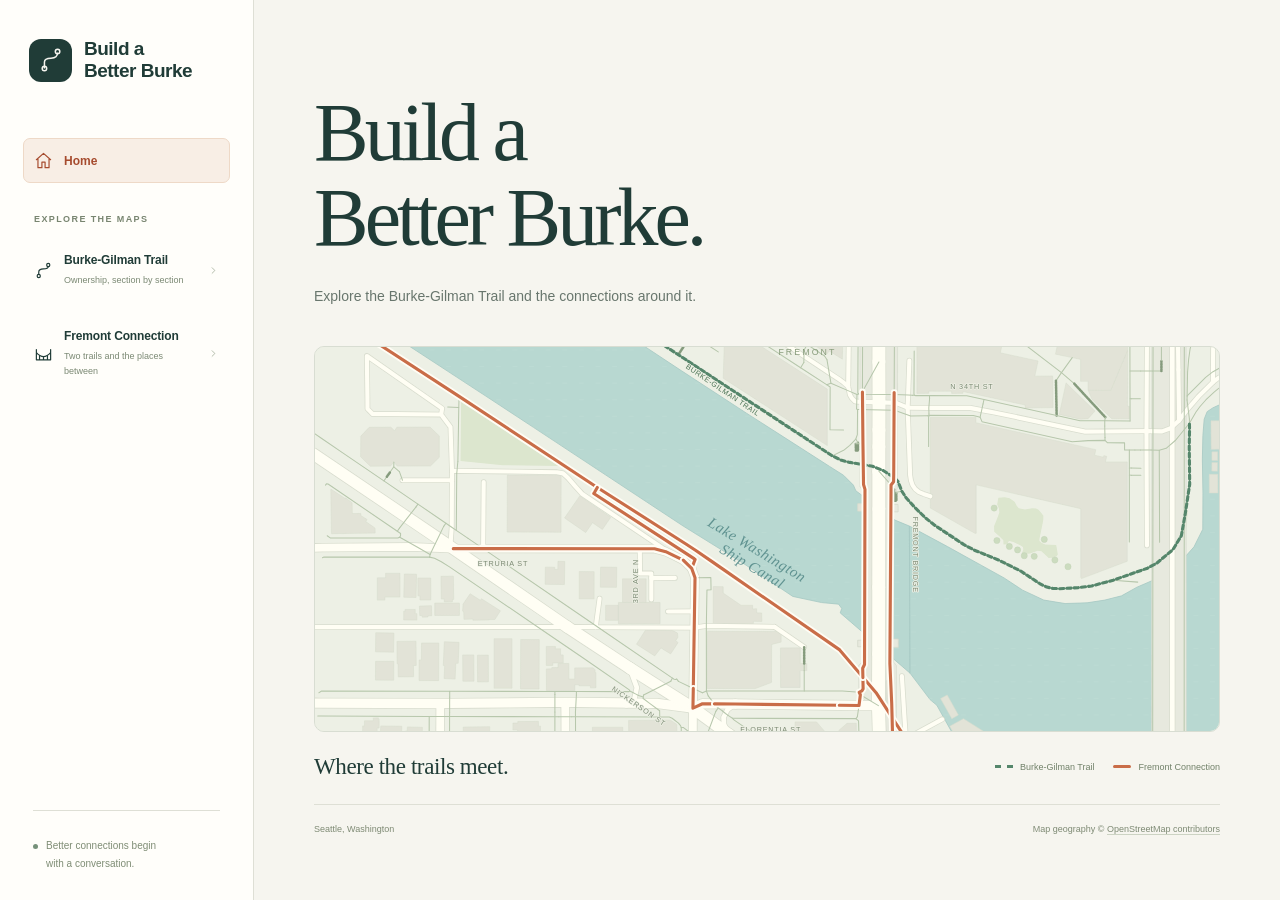
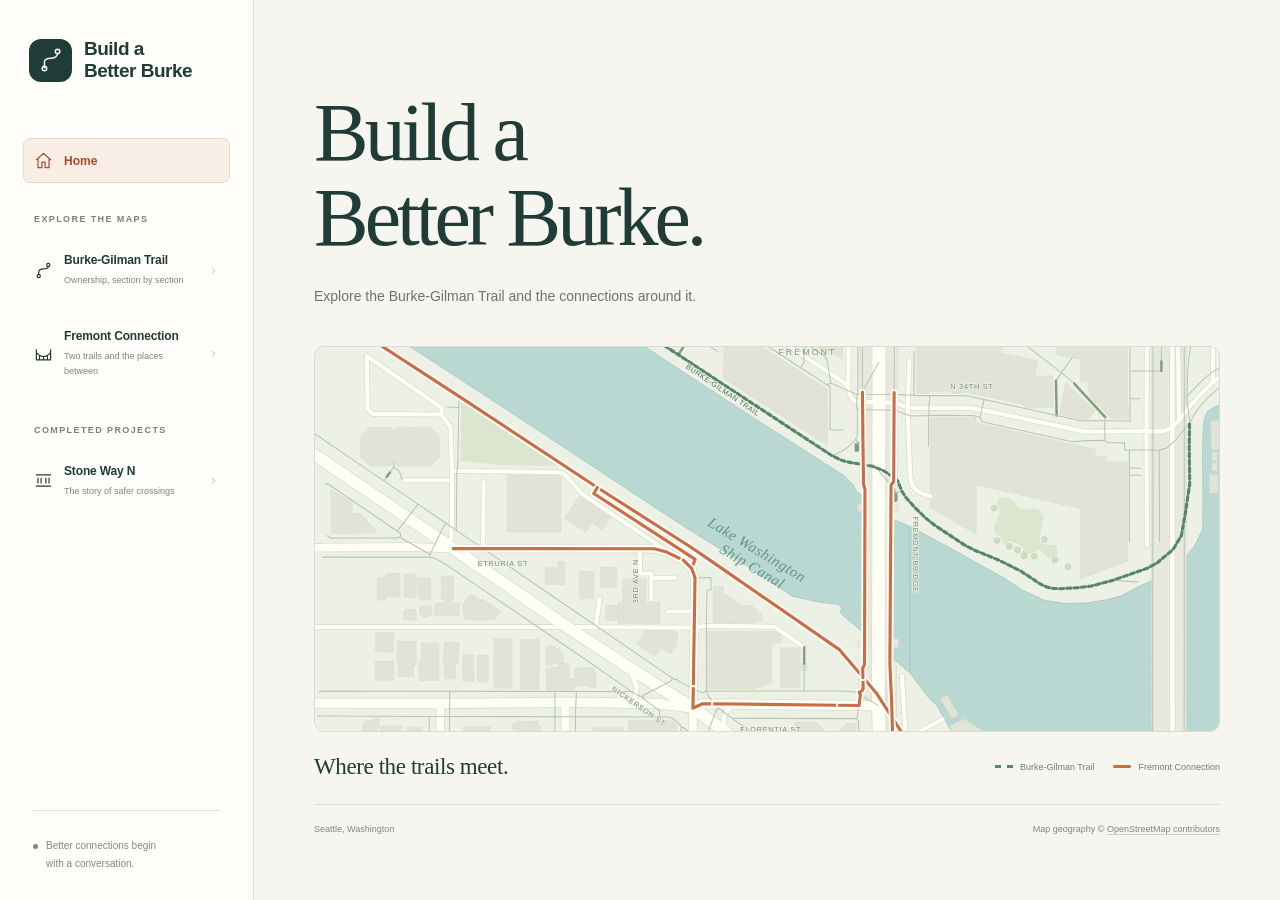
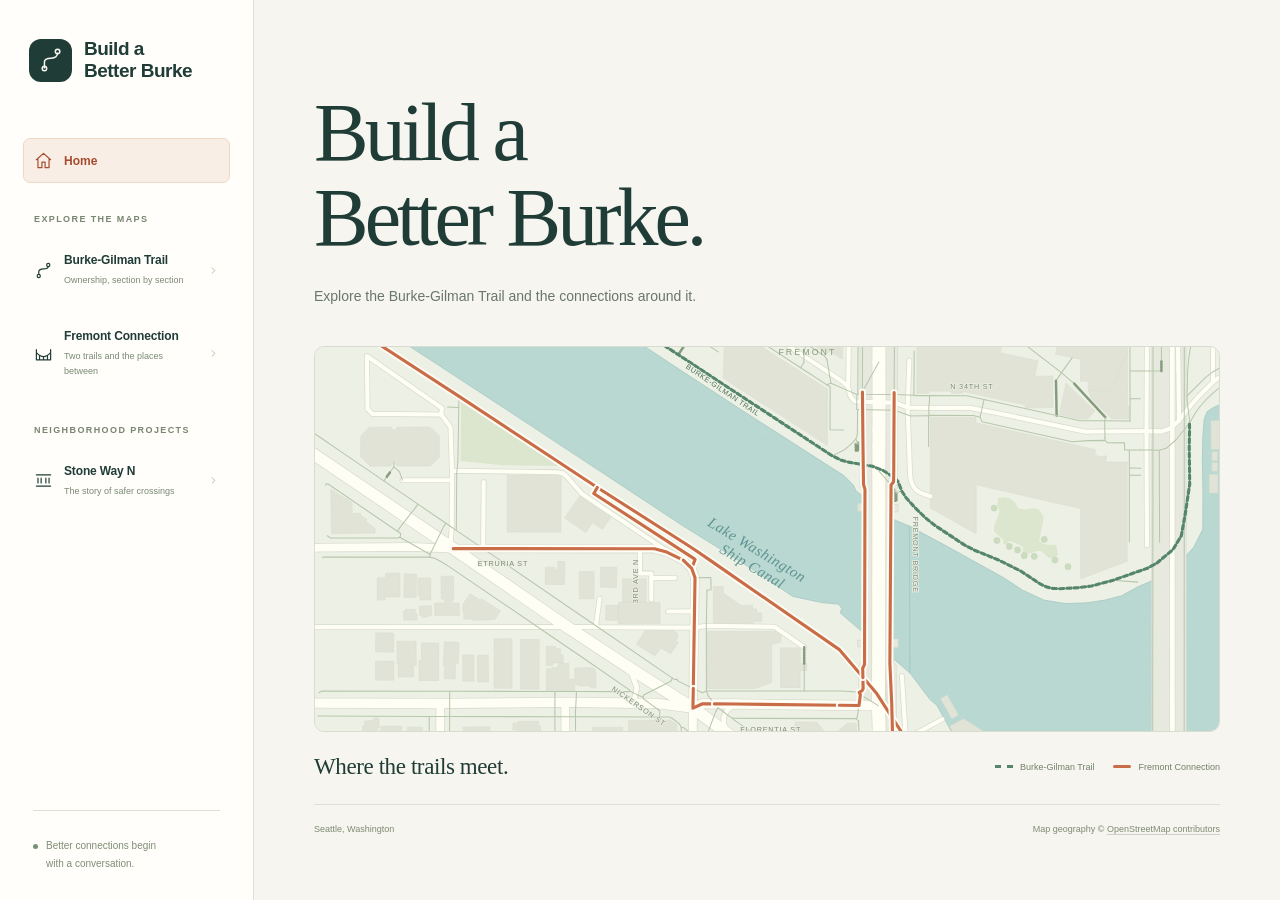
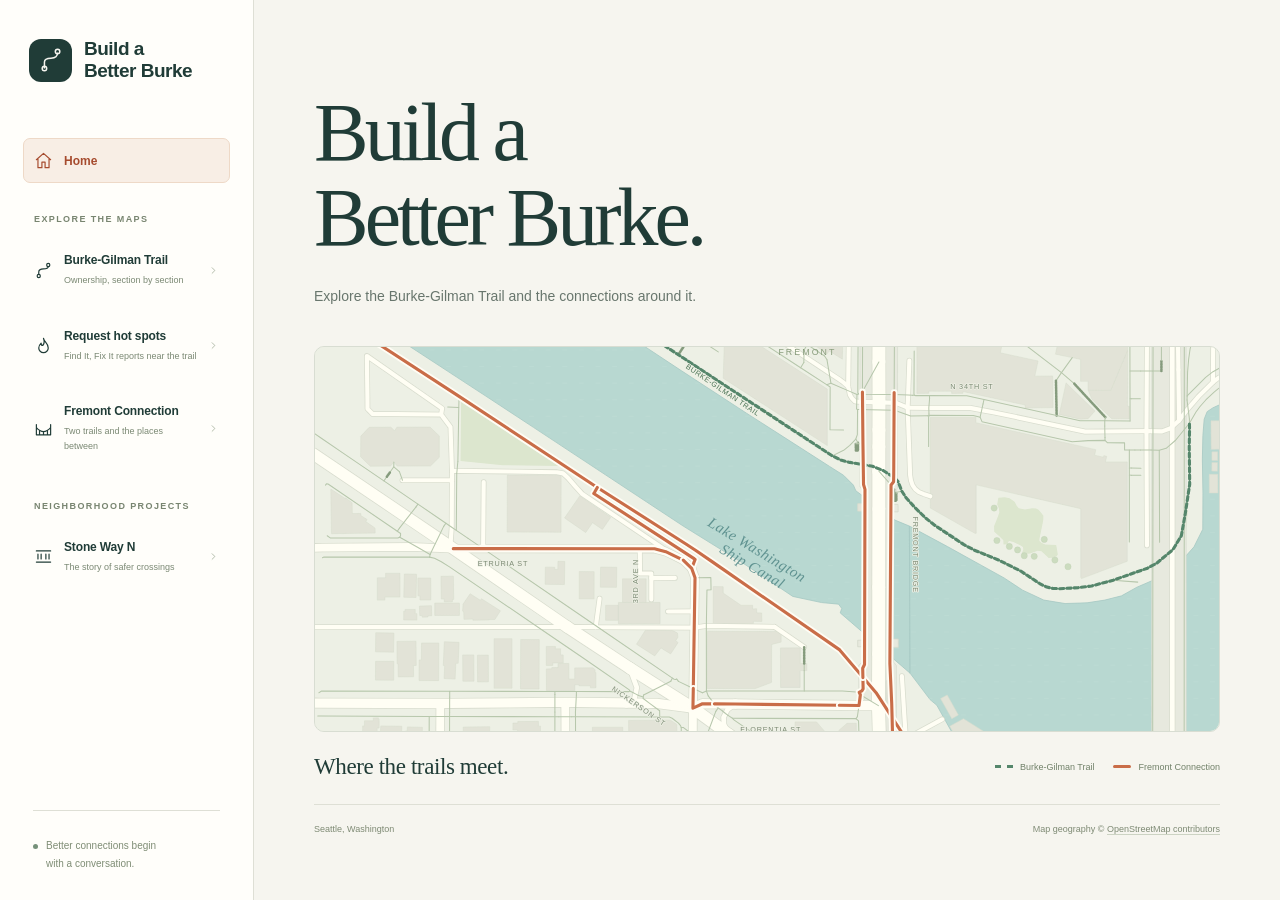
